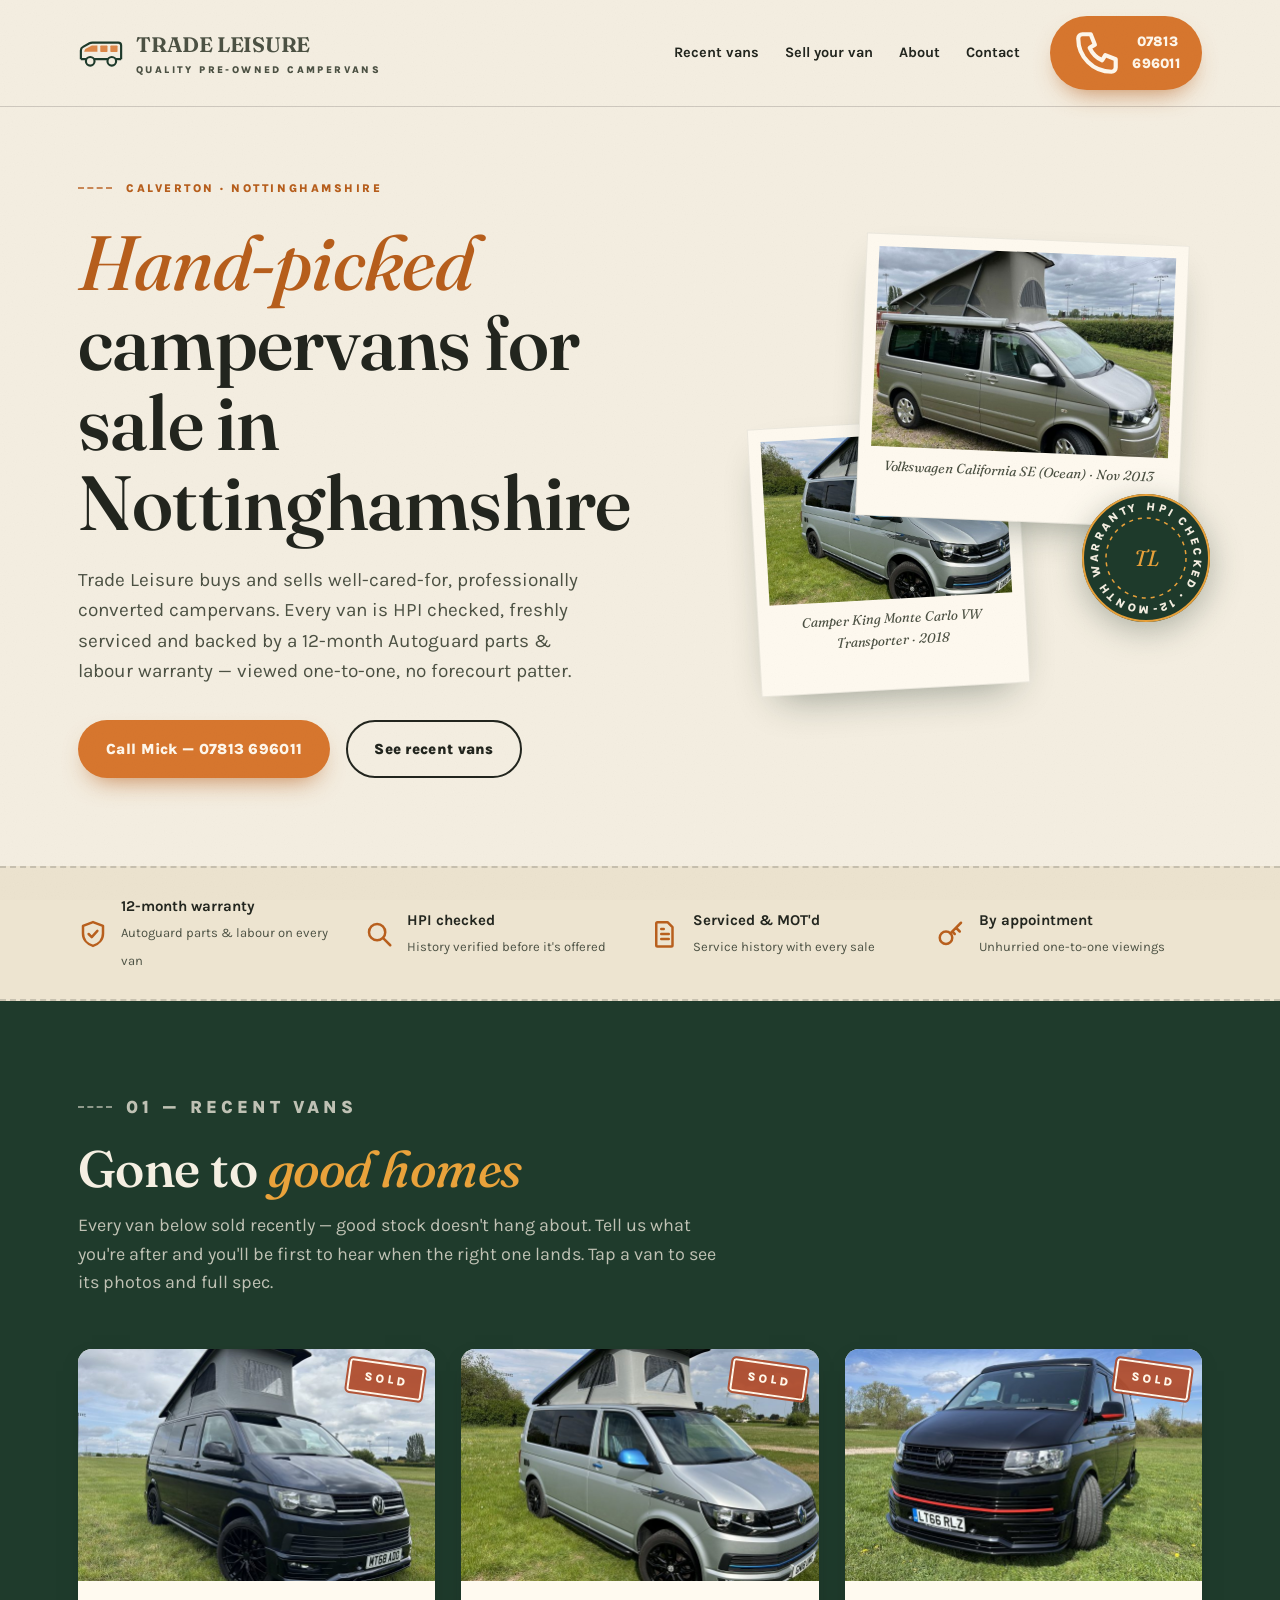
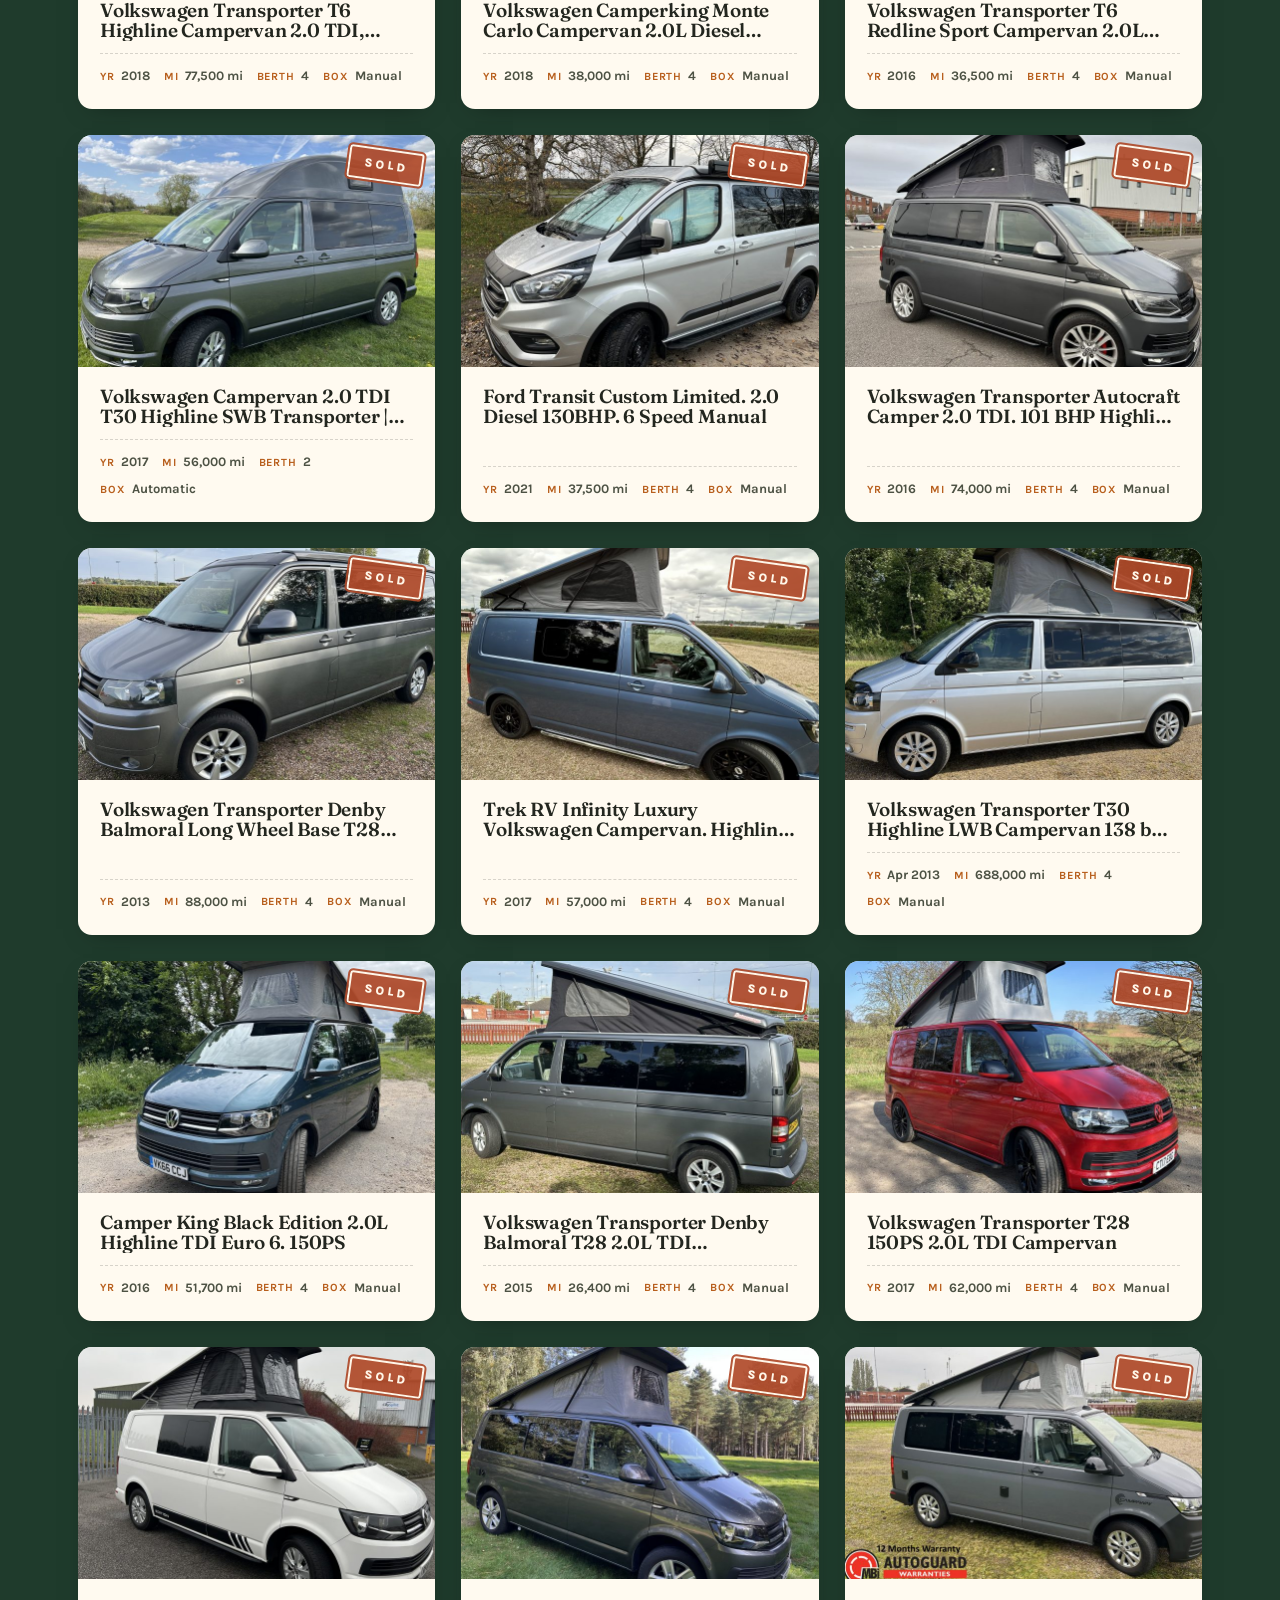
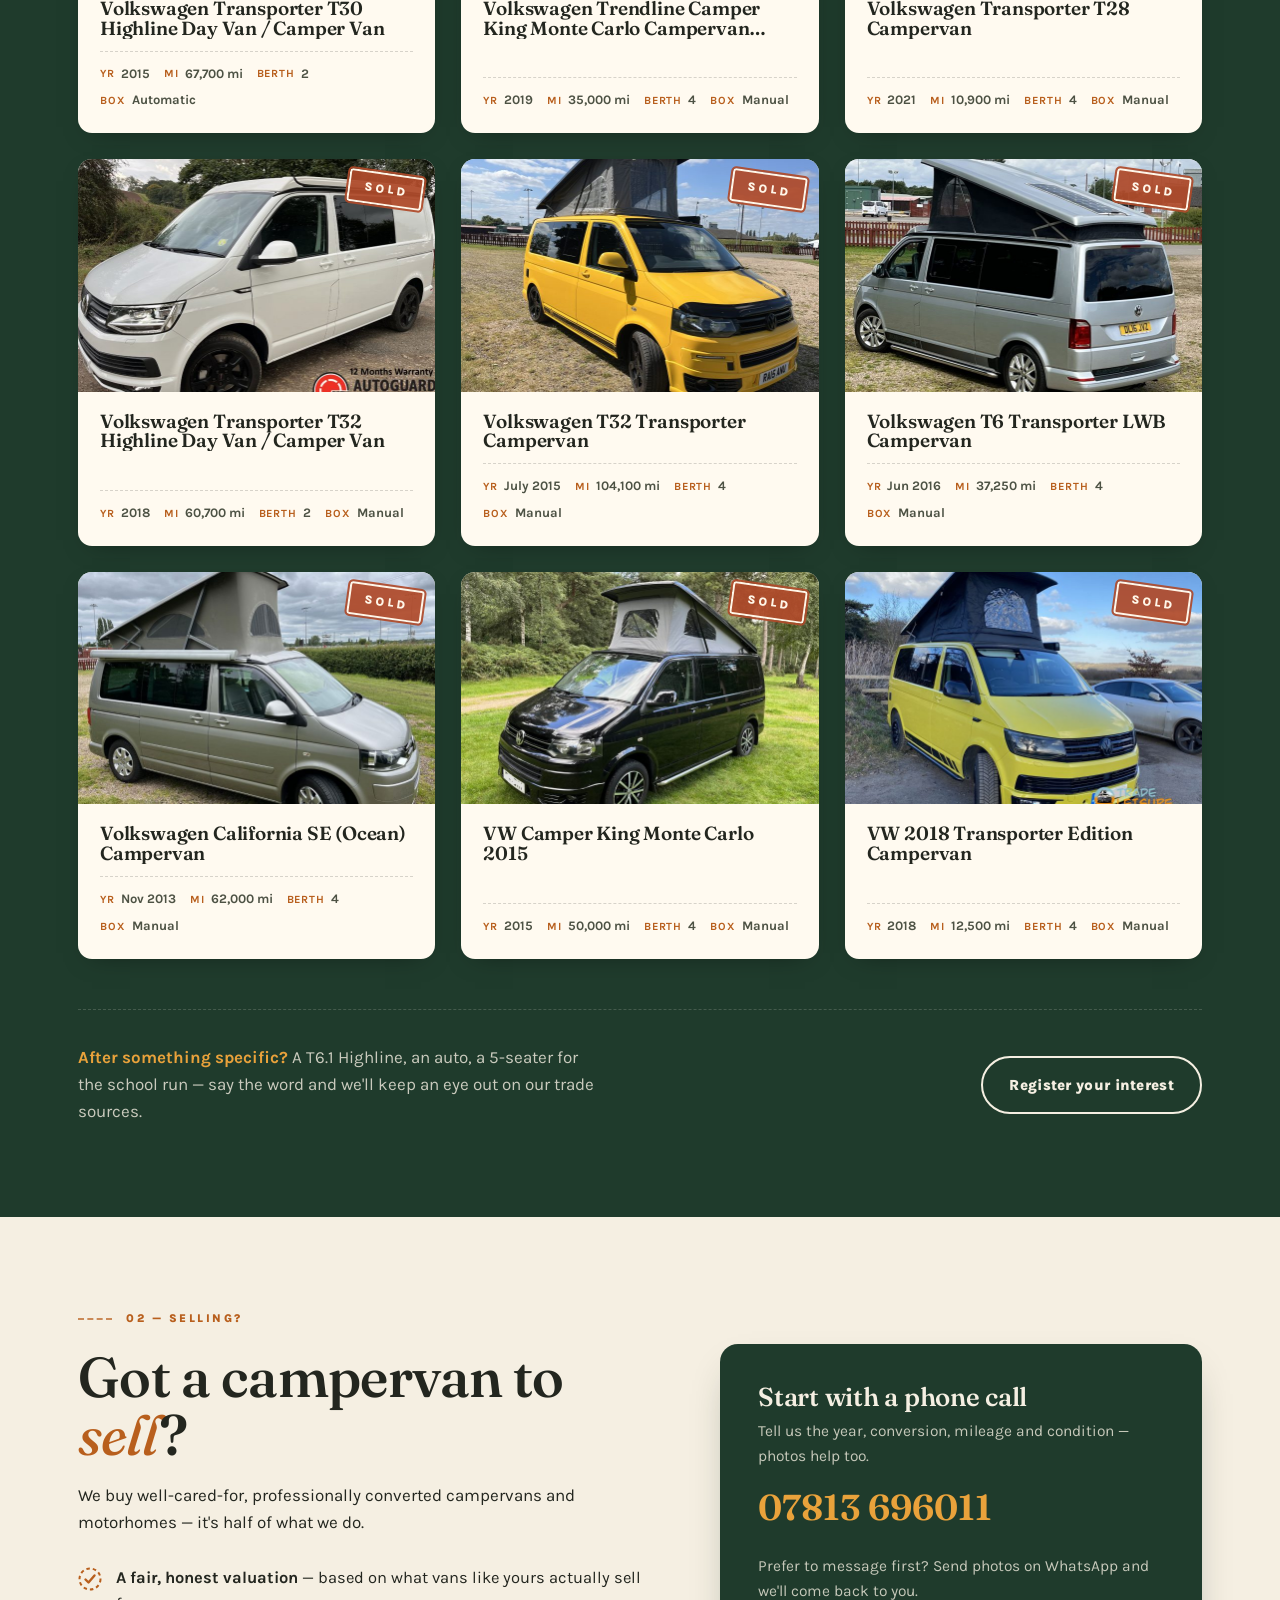
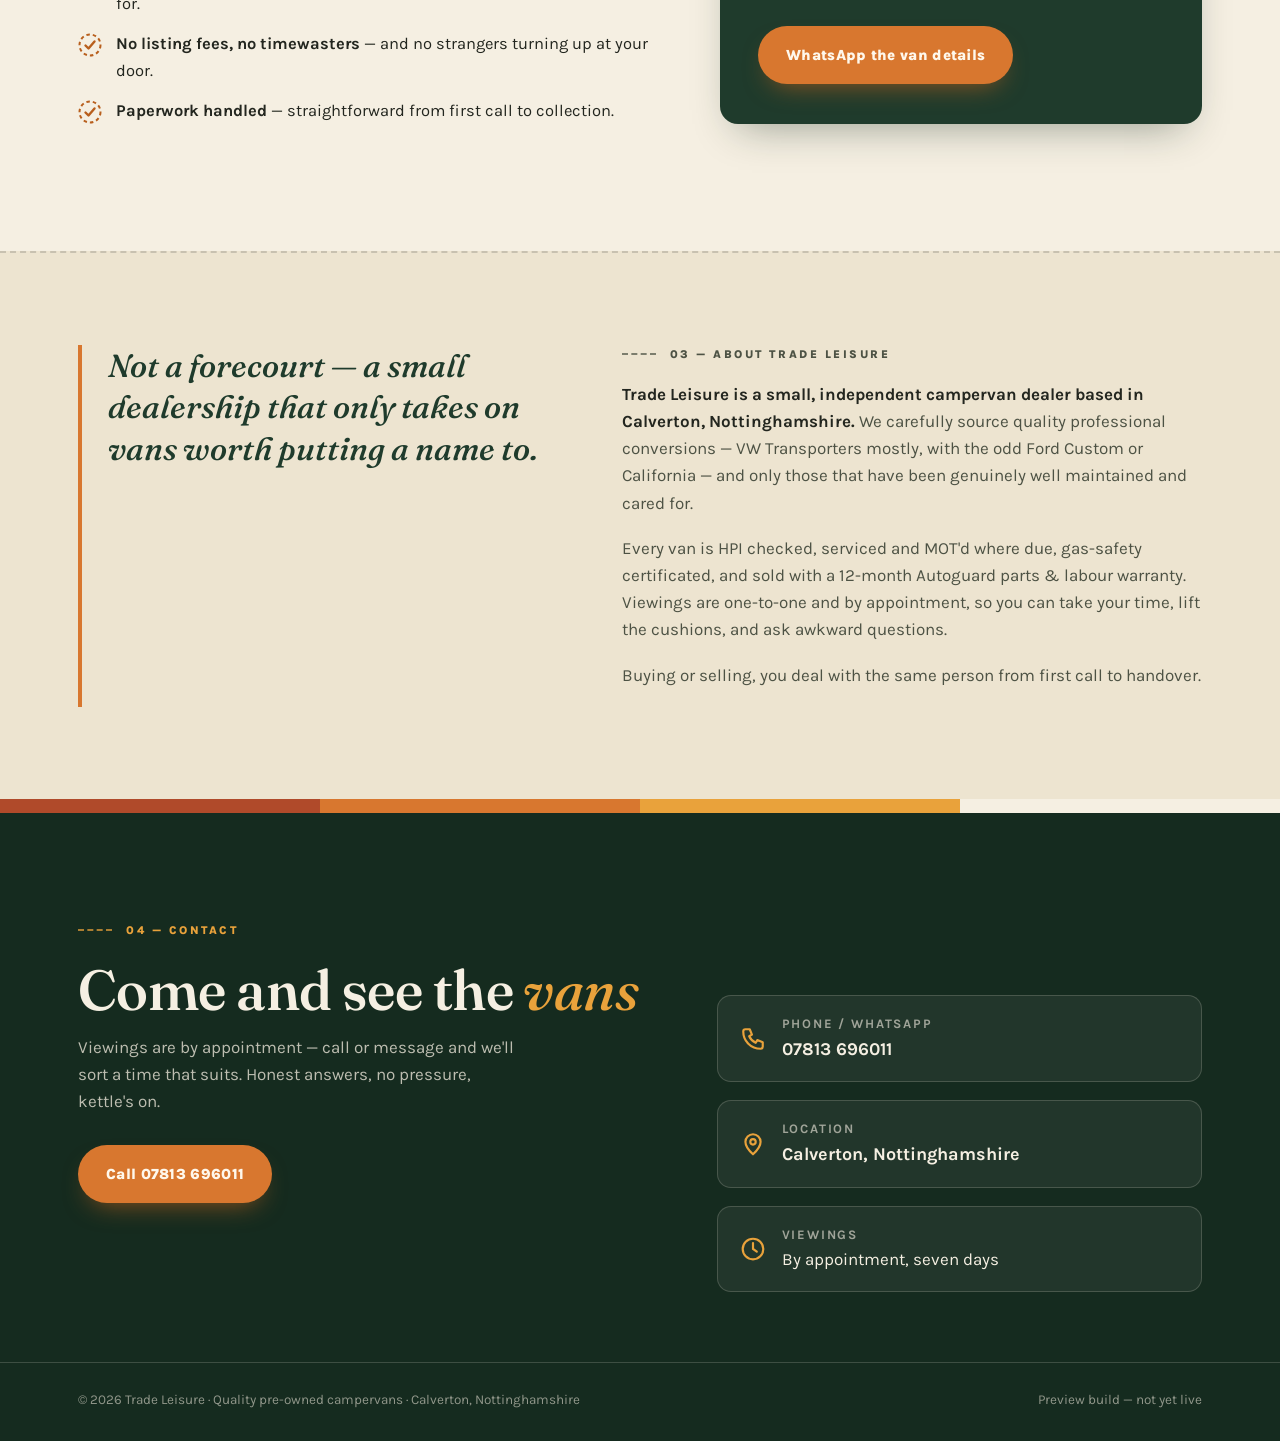
==== site/index.html @ 69221da6 "Trade Leisure site rebuild — preview build Co-Authored-By: Claude Fable 5 <noreply@anthropic.com>" ====
<!doctype html>
<html lang="en-GB">
<head>
  <meta charset="utf-8">
  <meta name="viewport" content="width=device-width, initial-scale=1">
  <title>Trade Leisure — Quality Used Campervans for Sale in Nottingham &amp; Calverton</title>
  <meta name="description" content="Hand-picked, professionally converted campervans for sale in Calverton, Nottinghamshire. Every van HPI checked, serviced and sold with a 12-month Autoguard warranty. We buy quality campervans too — call 07813 696011.">
  <!-- PREVIEW BUILD: remove the noindex line before going live -->
  <meta name="robots" content="noindex, nofollow">
  <meta property="og:title" content="Trade Leisure — Quality Used Campervans, Nottinghamshire">
  <meta property="og:description" content="Hand-picked, professionally converted campervans. HPI checked, serviced, 12-month warranty.">
  <meta property="og:locale" content="en_GB">
  <link rel="preconnect" href="https://fonts.googleapis.com">
  <link rel="preconnect" href="https://fonts.gstatic.com" crossorigin>
  <link href="https://fonts.googleapis.com/css2?family=Fraunces:ital,opsz,wght@0,9..144,400..700;1,9..144,400..700&family=Karla:ital,wght@0,400..800;1,400..800&display=swap" rel="stylesheet">
  <link rel="stylesheet" href="style.css">
  <script type="application/ld+json">{"@context": "https://schema.org", "@graph": [{"@type": "AutoDealer", "@id": "https://trade-leisure.co.uk/#dealer", "name": "Trade Leisure", "description": "Quality pre-owned, professionally converted campervans for sale in Nottinghamshire. Every van HPI checked, serviced and sold with a 12-month Autoguard warranty.", "telephone": "+447813696011", "url": "https://trade-leisure.co.uk", "address": {"@type": "PostalAddress", "addressLocality": "Calverton", "addressRegion": "Nottinghamshire", "addressCountry": "GB"}, "areaServed": ["Nottingham", "Nottinghamshire", "East Midlands", "United Kingdom"], "priceRange": "\u00a3\u00a3"}, {"@type": "ItemList", "name": "Recently sold campervans", "itemListElement": [{"@type": "ListItem", "position": 1, "item": {"@type": "Vehicle", "name": "Volkswagen Transporter T6 Highline Campervan 2.0 TDI, 102PS 5 Speed Manual, SWB, Euro 6", "description": "A stunning well-cared-for short wheelbase 4 berth campervan with 5 belted seats. Full camper spec\u2019 with a diesel night heater and solar panel. Serviced and ready to go! Professionally converted by Southcoast campers in 2022, low mileage having covered only 77,500 miles. Full service and MOT in December 2025. 12 months parts & labour warranty...", "vehicleTransmission": "Manual", "fuelType": "Diesel", "modelDate": "2018", "manufacturer": "Volkswagen", "model": "T28 Transporter", "color": "Starlight Blue Metallic", "mileageFromOdometer": {"@type": "QuantitativeValue", "value": 77500, "unitCode": "SMI"}}}, {"@type": "ListItem", "position": 2, "item": {"@type": "Vehicle", "name": "Volkswagen Camperking Monte Carlo Campervan 2.0L Diesel Highline Euro 6", "description": "A stunning Camper King Montecarlo, 4\u2011berth layout, 5 belted seats. Covered only 38,000 miles meticulously maintained, comes with full service history, habitation check and a 12\u2011month parts & labour warranty including breakdown cover. HPI checked and clear. Serviced and ready to go! VW Transporter Highline specification with 5 Speed Manual gearbox, aircon, cruise control, rear...", "vehicleTransmission": "Manual", "fuelType": "Diesel", "modelDate": "2018", "manufacturer": "Camper King Monte Carlo", "model": "VW Transporter", "color": "Reflex Silver", "mileageFromOdometer": {"@type": "QuantitativeValue", "value": 38000, "unitCode": "SMI"}}}, {"@type": "ListItem", "position": 3, "item": {"@type": "Vehicle", "name": "Volkswagen Transporter T6 Redline Sport Campervan 2.0L TDI SWB 5 Speed Manual Euro 6", "description": "A stunning professionally converted low mileage Redline Sport Campervan. Covered only 36,500 miles. Premium quality Rib bed, Isofix, Webasto diesel night heater, 4 Berth 5 belted seats. Full service history. Sold with a 12 Months parts and labour warranty and gas safety certificate. 5 Speed Manual gearbox, aircon, cruise control, rear parking sensors. Elevating roof...", "vehicleTransmission": "Manual", "fuelType": "Diesel", "modelDate": "2016", "manufacturer": "Volkswagen", "model": "T28 Transporter", "color": "Deep Black Pearl", "mileageFromOdometer": {"@type": "QuantitativeValue", "value": 36500, "unitCode": "SMI"}}}, {"@type": "ListItem", "position": 4, "item": {"@type": "Vehicle", "name": "Volkswagen Campervan 2.0 TDI T30 Highline SWB Transporter | 5dr Diesel | DSG Auto | Euro 6 (150 ps)", "description": "A rare automatic 2 owner high-roof camper conversion &#8211; 2 berth with 4 belted seats. DSG Automatic gearbox. Diesel Heater. Flush toilet. Full Service history. A self contained professional camper conversion serviced and ready to go! 2 comfortable Reimo folding single beds, Eberspacher diesel heater, Thetford cassette toilet, Gas hob and sink. Driver and passenger...", "vehicleTransmission": "Automatic", "fuelType": "Diesel", "modelDate": "2017", "manufacturer": "Volkswagen", "model": "T30 Transporter", "color": "Metallic Indium Grey", "mileageFromOdometer": {"@type": "QuantitativeValue", "value": 56000, "unitCode": "SMI"}}}, {"@type": "ListItem", "position": 5, "item": {"@type": "Vehicle", "name": "Ford Transit Custom Limited. 2.0 Diesel 130BHP. 6 Speed Manual", "description": "A lovely Anglia Camper Conversions campervan, great specification &#8211; conversion carried out in January 2025. Fitted with all the essentials for luxury camping plus plenty of extras! A perfect daily driver ready for those spur-of-the-moment weekend escapes or full camping trips. Dometic 2 burner gas hob, sink and tap. Fridge. Autoterm Diesel heater, Swivel passenger...", "vehicleTransmission": "Manual", "fuelType": "Diesel", "modelDate": "2021", "manufacturer": "Anglia Campers", "model": "Ford Transit Custom", "color": "Silver Metallic", "mileageFromOdometer": {"@type": "QuantitativeValue", "value": 37500, "unitCode": "SMI"}}}, {"@type": "ListItem", "position": 6, "item": {"@type": "Vehicle", "name": "Volkswagen Transporter Autocraft Camper 2.0 TDI. 101 BHP Highline 5 Speed Manual Euro 6", "description": "A stylish Autocraft camper conversion. Fitted with all the essentials for luxury camping plus a few extras! Fully serviced, MOT October 2026. Sold with a 12 Months Autoguard parts and labour warranty and gas safety certificate. Webasto diesel night heater, wind-out Fiamma awning. Towbar. 4 Berth 5 belted seats. 5 Speed Manual gearbox, aircon, cruise...", "vehicleTransmission": "Manual", "fuelType": "Diesel", "modelDate": "2016", "manufacturer": "Volkswagen", "model": "T28 Transporter", "color": "Metallic Indium Grey", "mileageFromOdometer": {"@type": "QuantitativeValue", "value": 74000, "unitCode": "SMI"}}}, {"@type": "ListItem", "position": 7, "item": {"@type": "Vehicle", "name": "Volkswagen Transporter Denby Balmoral Long Wheel Base T28 2.0L TDI Campervan", "description": "A fantastic first campervan offering great value for money. A rare long wheel base Denby Balmoral camper conversion. 2013 registered. Same owner for the last 10 Years, much loved and well cared for, in excellent condition. 4 Berth 5 belted seats. A perfect daily driver ready for those spur-of-the-moment weekend escapes or full camping trips....", "vehicleTransmission": "Manual", "fuelType": "Diesel", "modelDate": "2013", "manufacturer": "Denby Balmoral", "model": "T28 Transporter", "color": "Natural Grey Metallic", "mileageFromOdometer": {"@type": "QuantitativeValue", "value": 88000, "unitCode": "SMI"}}}, {"@type": "ListItem", "position": 8, "item": {"@type": "Vehicle", "name": "Trek RV Infinity Luxury Volkswagen Campervan. Highline 2.0 TDI Euro 6. 150PS", "description": "This is no ordinary camper conversion. The main features are listed below but viewing is recommended to fully appreciate this camper. A Luxury Trek RV infinity camper conversion, check out the &#8220;Trek RV&#8221; website. The build sheet can be viewed in the photos (there were a few option changes and upgrades). Fitted with all the...", "vehicleTransmission": "Manual", "fuelType": "Diesel", "modelDate": "2017", "manufacturer": "Volkswagen", "model": "T28 Transporter", "color": "Acapulco Metallic Blue", "mileageFromOdometer": {"@type": "QuantitativeValue", "value": 57000, "unitCode": "SMI"}}}, {"@type": "ListItem", "position": 9, "item": {"@type": "Vehicle", "name": "Volkswagen Transporter T30 Highline LWB Campervan 138 bhp 6 Speed Manual", "description": "This Camper is a bit special, well cared for and in fantastic condition inside and out. A powerful 138 BHP 2.0L diesel. 40+ miles per gallon. Long wheel base providing 40cm of extra living space and storage. Suspension upgrade &#8211; lowered on Bilstein Komfort coilovers, producing a smooth car like driving experience. Full length Austops...", "vehicleTransmission": "Manual", "fuelType": "Diesel", "modelDate": "Apr 2013", "manufacturer": "Volkswagen", "model": "Transporter", "color": "Reflex Silver", "mileageFromOdometer": {"@type": "QuantitativeValue", "value": 688000, "unitCode": "SMI"}}}, {"@type": "ListItem", "position": 10, "item": {"@type": "Vehicle", "name": "Camper King Black Edition 2.0L Highline TDI Euro 6. 150PS", "description": "Volkswagen Camper King T28 Euro 6 Highline &#8220;Black Edition&#8221;. A rare Camper King Black Edition conversion. Very well cared for. Pre-registered by the VW dealer, same owner since December 2016 (93 miles). Stunning Bamboo Garden Green. Only 51,700 miles. Comes with a Full Service history with receipts. Full service and MOT completed in May 2025....", "vehicleTransmission": "Manual", "fuelType": "Diesel", "modelDate": "2016", "manufacturer": "Volkswagen", "model": "T28 Transporter", "color": "Bamboo Garden Green", "mileageFromOdometer": {"@type": "QuantitativeValue", "value": 51700, "unitCode": "SMI"}}}, {"@type": "ListItem", "position": 11, "item": {"@type": "Vehicle", "name": "Volkswagen Transporter Denby Balmoral T28 2.0L TDI Campervan", "description": "A Denby Balmoral camper conversion in exceptional condition. Only 26,400 miles with a Full Service history. Same owner for the last 8 Years. Meticulously maintained. 8 Oil change services. Only occasionally used as a campervan and was garaged when not in use. New cambelt, water pump and MOT at point of sale. 12 Months Autoguard...", "vehicleTransmission": "Manual", "fuelType": "Diesel", "modelDate": "2015", "manufacturer": "Denby Balmoral", "model": "T28 Transporter", "color": "Reflex Silver", "mileageFromOdometer": {"@type": "QuantitativeValue", "value": 26400, "unitCode": "SMI"}}}, {"@type": "ListItem", "position": 12, "item": {"@type": "Vehicle", "name": "Volkswagen Transporter T28 150PS 2.0L TDI Campervan", "description": "A stunning professional camper conversion by West Coast Campers. Only 62,000 miles, Full VW Service history. A perfect daily driver ready for those spur-of-the-moment weekend escapes or full camping trips. Great camper specification with all the essentials and a few extras. Vango Driveaway awning included Professional Conversion, Ulez Euro 6, 6 Speed Manual gearbox Aircon,...", "vehicleTransmission": "Manual", "fuelType": "Diesel", "modelDate": "2017", "manufacturer": "Volkswagen", "model": "T28 Transporter", "color": "Cherry Red", "mileageFromOdometer": {"@type": "QuantitativeValue", "value": 62000, "unitCode": "SMI"}}}, {"@type": "ListItem", "position": 13, "item": {"@type": "Vehicle", "name": "Volkswagen Transporter T30 Highline Day Van / Camper Van", "description": "A Stunning versatile family vehicle / Day Van / 2 Berth Camper which could easily be converted into a full campervan. First registered November 2015. Powerful 2.0L Bi-Turbo 180 BHP, Euro 5. 5 seats Kombi / Day-Van. 7 Speed DSG Automatic gearbox. Premium Skyline pop-top roof with scenic canvas. Sleeps 2. Fully lined and fitted...", "vehicleTransmission": "Automatic", "fuelType": "Diesel", "modelDate": "2015", "manufacturer": "Volkswagen", "model": "T30 Transporter", "color": "Solid White", "mileageFromOdometer": {"@type": "QuantitativeValue", "value": 67700, "unitCode": "SMI"}}}, {"@type": "ListItem", "position": 14, "item": {"@type": "Vehicle", "name": "Volkswagen Trendline Camper King Monte Carlo Campervan Petrol", "description": "VW T28 Transporter Trendline Camper King Monte Carlo Conversion &#8211; 150PS TSI PETROL. ULEZ Euro 6. A rare 2.0L TSI Petrol Engine &#8211; 150PS. 6 Speed Manual. Aircon\u2019, cruise control, reversing sensors, electric folding mirrors. A Pristine lightly used Camper King Monte Carlo conversion. Sleeps 4. Recently fitted with a Thule wind-out awning rail. Inflatable...", "vehicleTransmission": "Manual", "fuelType": "Petrol", "modelDate": "2019", "manufacturer": "Camper King Monte Carlo", "model": "VW Transporter", "color": "Metallic Indium Grey", "mileageFromOdometer": {"@type": "QuantitativeValue", "value": 35000, "unitCode": "SMI"}}}, {"@type": "ListItem", "position": 15, "item": {"@type": "Vehicle", "name": "Volkswagen Transporter T28 Campervan", "description": "Don\u2019t miss out on this lovely low mileage Campaway campervan conversion. Only travelled 10,900 miles from new, still has that &#8220;brand new feel&#8221;. A quality Camper Conversion from Journey Conversions. Base Van: VW Transporter T28 T6.1 Startline 2.0 Diesel TDI, 108 bhp Ulez Euro 6. 5 Speed Manual gearbox, Aircon,\u00a0 Cruise control, Reversing camera and...", "vehicleTransmission": "Manual", "fuelType": "Diesel", "modelDate": "2021", "manufacturer": "Volkswagen", "model": "T28 Transporter", "color": "Pure Grey", "mileageFromOdometer": {"@type": "QuantitativeValue", "value": 10900, "unitCode": "SMI"}}}, {"@type": "ListItem", "position": 16, "item": {"@type": "Vehicle", "name": "Volkswagen Transporter T32 Highline Day Van / Camper Van", "description": "A Stunning versatile family vehicle / Day Van / 2 Berth Camper which could easily be converted into a full campervan. Powerful 2.0L Bi-Turbo 201 BHP, Euro 6 Ulez compliant. 5 seats Kombi / Day-Van. 6 Speed manual gearbox. Oryx White Pearl effect paint. Premium SCA 194 high-elevating roof in pristine condition, scenic canvas, double...", "vehicleTransmission": "Manual", "fuelType": "Diesel", "modelDate": "2018", "manufacturer": "Volkswagen", "model": "T32 Transporter", "color": "Oryx Pearl White", "mileageFromOdometer": {"@type": "QuantitativeValue", "value": 60700, "unitCode": "SMI"}}}, {"@type": "ListItem", "position": 17, "item": {"@type": "Vehicle", "name": "Volkswagen T32 Transporter Campervan", "description": "A well cared for and maintained Volkswagen Transporter T32 camper conversion. 138 bhp with 6 speed manual gearbox. Full service history, cambelt last changed at 89,000 miles. Last serviced at 102,510 miles. MOT until Jan 2025. Upgraded to leather S3 Captains seats. Aircon. CarPlay. Westfalia removable towbar. Drives perfectly. Lowered springs providing a smooth ride...", "vehicleTransmission": "Manual", "fuelType": "Diesel", "modelDate": "July 2015", "manufacturer": "Volkswagen", "model": "T32 Transporter", "color": "Yellow", "mileageFromOdometer": {"@type": "QuantitativeValue", "value": 104100, "unitCode": "SMI"}}}, {"@type": "ListItem", "position": 18, "item": {"@type": "Vehicle", "name": "Volkswagen T6 Transporter LWB Campervan", "description": "This Camper is a bit special &#8211; Extra Wide Rib Bed &#8211;\u00a0 6 Belted Seats\u2026 A Stunning Low Mileage High Specification VW T6 Highline Transporter Long Wheel Base Buspoke Campervan Conversion Registered As A Motorcaravan In 2017 2.0L TDI S/S BMT 6 Speed 138 BHP Manual Cruise Control\u2026 Parking Sensors\u2026 Auto Headlights\u2026 A/C\u2026 6 Belted...", "vehicleTransmission": "Manual", "fuelType": "Diesel", "modelDate": "Jun 2016", "manufacturer": "Volkswagen", "model": "Volkswagen Transporter", "color": "Reflex Silver", "mileageFromOdometer": {"@type": "QuantitativeValue", "value": 37250, "unitCode": "SMI"}}}, {"@type": "ListItem", "position": 19, "item": {"@type": "Vehicle", "name": "Volkswagen California SE (Ocean) Campervan", "description": "A Stunning low mileage VW T5.1 California SE factory campervan (Renamed Ocean in 2015). 138 BHP 2.0 TDI. 6 speed manual gearbox. First registered Nov 2013. On the road April 2014. 4 seat belts. Sleeps 4. Electric pop-top roof. Heated front seats. Parking sensors front and rear. Sat Nav. Cruise control. A/C. Night heater. Integral...", "vehicleTransmission": "Manual", "fuelType": "Diesel", "modelDate": "Nov 2013", "manufacturer": "Volkswagen", "model": "California SE (Ocean)", "color": "Sand Biege Metallic", "mileageFromOdometer": {"@type": "QuantitativeValue", "value": 62000, "unitCode": "SMI"}}}, {"@type": "ListItem", "position": 20, "item": {"@type": "Vehicle", "name": "VW Camper King Monte Carlo 2015", "description": "Volkswagen Transporter T30 Highline T5.1 &#8211; 2.0L TDI (102ps) Camper King Camper Van Conversion. A Pristine Camper King Monte Carlo conversion. Sleeps 4. Converted in November 2021. Covered only 3000 miles since conversion, 1000 of those by me last month! Full VW main dealer service history. Last major service 47,000 miles. Cambelt changed at 35,000K...", "vehicleTransmission": "Manual", "fuelType": "Diesel", "modelDate": "2015", "manufacturer": "Camper King Monte Carlo", "model": "VW Transporter", "color": "Deep Black Pearl", "mileageFromOdometer": {"@type": "QuantitativeValue", "value": 50000, "unitCode": "SMI"}}}, {"@type": "ListItem", "position": 21, "item": {"@type": "Vehicle", "name": "VW 2018 Transporter Edition Campervan", "description": "VW\u00a0 Transporter Highline Edition 2.0 TDI Campervan Conversion &nbsp;", "vehicleTransmission": "Manual", "fuelType": "Diesel", "modelDate": "2018", "manufacturer": "VW Transporter Edition", "model": "Highline", "color": "Yellow", "mileageFromOdometer": {"@type": "QuantitativeValue", "value": 12500, "unitCode": "SMI"}}}]}]}</script>
</head>
<body>

<header>
  <div class="nav">
    <a class="wordmark" href="#top">
      <svg viewBox="0 0 64 40" fill="none" aria-hidden="true"><path d="M4 28V16c0-2 1-4 3-5l9-5c1.2-.7 2.6-1 4-1h36a4 4 0 0 1 4 4v19" stroke="#1f3b2c" stroke-width="3" stroke-linejoin="round"/><path d="M4 28h56" stroke="#1f3b2c" stroke-width="3"/><circle cx="17" cy="31" r="6" fill="#f5efe2" stroke="#1f3b2c" stroke-width="3"/><circle cx="47" cy="31" r="6" fill="#f5efe2" stroke="#1f3b2c" stroke-width="3"/><path d="M10 14l8-4.4c.9-.5 1.9-.7 2.9-.7H27v9H8.5" fill="#d8772f" opacity=".85"/><rect x="31" y="9" width="10" height="9" rx="1" fill="#d8772f" opacity=".85"/><rect x="45" y="9" width="10" height="9" rx="1" fill="#d8772f" opacity=".85"/></svg>
      <span style="display:block"><b>Trade Leisure</b><span>Quality pre-owned campervans</span></span>
    </a>
    <nav aria-label="Main">
      <a href="#vans">Recent vans</a>
      <a href="#sell">Sell your van</a>
      <a href="#about">About</a>
      <a href="#contact">Contact</a>
    </nav>
    <a class="btn btn-solid" href="tel:+447813696011"><svg viewBox="0 0 24 24" fill="none" aria-hidden="true"><path d="M5 3h4l2 5-2.5 1.5a12 12 0 0 0 6 6L16 13l5 2v4a2 2 0 0 1-2 2A16 16 0 0 1 3 5a2 2 0 0 1 2-2z" stroke="currentColor" stroke-width="2" stroke-linejoin="round"/></svg>&nbsp;07813 696011</a>
  </div>
</header>

<main id="top">

  <div class="hero">
    <div class="wrap">
      <div class="reveal in">
        <p class="kicker">Calverton · Nottinghamshire</p>
        <h1><em>Hand-picked</em> campervans for sale in Nottinghamshire</h1>
        <p class="lede">Trade Leisure buys and sells well-cared-for, professionally converted campervans. Every van is HPI checked, freshly serviced and backed by a 12-month Autoguard parts &amp; labour warranty — viewed one-to-one, no forecourt patter.</p>
        <div class="cta-row">
          <a class="btn btn-solid" href="tel:+447813696011">Call Mick — 07813 696011</a>
          <a class="btn btn-ghost" href="#vans">See recent vans</a>
        </div>
      </div>
      <div class="stack reveal in">

        <figure class="ph-a">
          <img src="photos/volkswagen-california-se-ocean-campervan/00.jpg" alt="Volkswagen California SE (Ocean) Campervan" width="798" height="466">
          <figcaption>Volkswagen California SE (Ocean) · Nov 2013</figcaption>
        </figure>

        <figure class="ph-b">
          <img src="photos/volkswagen-camper-king-monte-carlo-campervan-2-0l-diesel-highline-euro-6/00.jpeg" alt="Volkswagen Camperking Monte Carlo Campervan 2.0L Diesel Highline Euro 6" width="798" height="466">
          <figcaption>Camper King Monte Carlo VW Transporter · 2018</figcaption>
        </figure>
        <span class="badge-roundel"><svg class="roundel" viewBox="0 0 132 132" aria-hidden="true">
  <circle cx="66" cy="66" r="64" fill="#1f3b2c"/>
  <circle cx="66" cy="66" r="63" fill="none" stroke="#e9a23b" stroke-width="2"/>
  <circle cx="66" cy="66" r="40" fill="none" stroke="#e9a23b" stroke-width="1.5" stroke-dasharray="4 5"/>
  <defs><path id="rim" d="M66 18a48 48 0 1 1 0 96 48 48 0 1 1 0-96"/></defs>
  <text font-family="Karla, sans-serif" font-size="11.5" font-weight="800" letter-spacing="2.6" fill="#f5efe2">
    <textPath href="#rim">HPI CHECKED · 12-MONTH WARRANTY · SERVICED ·</textPath>
  </text>
  <text x="66" y="74" text-anchor="middle" font-family="Fraunces, serif" font-style="italic" font-size="22" fill="#e9a23b">TL</text>
</svg></span>
      </div>
    </div>
  </div>

  <div class="trust">
    <div class="wrap">
      <div class="reveal"><svg viewBox="0 0 24 24" fill="none" aria-hidden="true"><path d="M12 2.5l8 3v6c0 5-3.4 8.6-8 10-4.6-1.4-8-5-8-10v-6l8-3z" stroke="currentColor" stroke-width="2" stroke-linejoin="round"/><path d="M8.5 12l2.5 2.5 4.5-5" stroke="currentColor" stroke-width="2" stroke-linecap="round" stroke-linejoin="round"/></svg><span><b>12-month warranty</b><small>Autoguard parts &amp; labour on every van</small></span></div>
      <div class="reveal"><svg viewBox="0 0 24 24" fill="none" aria-hidden="true"><circle cx="10.5" cy="10.5" r="6.5" stroke="currentColor" stroke-width="2"/><path d="M15.5 15.5L21 21" stroke="currentColor" stroke-width="2" stroke-linecap="round"/></svg><span><b>HPI checked</b><small>History verified before it's offered</small></span></div>
      <div class="reveal"><svg viewBox="0 0 24 24" fill="none" aria-hidden="true"><path d="M6 2.5h8l4 4V21a1 1 0 0 1-1 1H6a1 1 0 0 1-1-1V3.5a1 1 0 0 1 1-1z" stroke="currentColor" stroke-width="2" stroke-linejoin="round"/><path d="M9 12h6M9 16h6M9 8h2" stroke="currentColor" stroke-width="2" stroke-linecap="round"/></svg><span><b>Serviced &amp; MOT'd</b><small>Service history with every sale</small></span></div>
      <div class="reveal"><svg viewBox="0 0 24 24" fill="none" aria-hidden="true"><circle cx="8" cy="15" r="5" stroke="currentColor" stroke-width="2"/><path d="M11.5 11.5L20 3M16 7l3 3M13 10l2 2" stroke="currentColor" stroke-width="2" stroke-linecap="round"/></svg><span><b>By appointment</b><small>Unhurried one-to-one viewings</small></span></div>
    </div>
  </div>

  <section class="inventory on-green" id="vans">
    <div class="wrap">
      <div class="sec-head reveal">
        <p class="kicker">01 — Recent vans</p>
        <h2>Gone to <em>good homes</em></h2>
        <p>Every van below sold recently — good stock doesn't hang about. Tell us what you're after and you'll be first to hear when the right one lands. Tap a van to see its photos and full spec.</p>
      </div>
      <div class="van-grid">

      <button class="van-card reveal" data-van="{&quot;title&quot;: &quot;Volkswagen Transporter T6 Highline Campervan 2.0 TDI, 102PS 5 Speed Manual, SWB, Euro 6&quot;, &quot;summary&quot;: &quot;A stunning well-cared-for short wheelbase 4 berth campervan with 5 belted seats. Full camper spec\u2019 with a diesel night heater and solar panel. Serviced and ready to go! Professionally converted by Southcoast campers in 2022, low mileage having covered only 77,500 miles. Full service and MOT in December 2025. 12 months parts &amp; labour warranty...&quot;, &quot;photos&quot;: [&quot;photos/volkswagen-transporter-t6-south-coast-campervan-2-0l-tdi-swb-5-speed-manual-euro-6/00.jpeg&quot;, &quot;photos/volkswagen-transporter-t6-south-coast-campervan-2-0l-tdi-swb-5-speed-manual-euro-6/01.jpeg&quot;, &quot;photos/volkswagen-transporter-t6-south-coast-campervan-2-0l-tdi-swb-5-speed-manual-euro-6/02.jpeg&quot;, &quot;photos/volkswagen-transporter-t6-south-coast-campervan-2-0l-tdi-swb-5-speed-manual-euro-6/03.jpeg&quot;, &quot;photos/volkswagen-transporter-t6-south-coast-campervan-2-0l-tdi-swb-5-speed-manual-euro-6/04.jpeg&quot;, &quot;photos/volkswagen-transporter-t6-south-coast-campervan-2-0l-tdi-swb-5-speed-manual-euro-6/05.jpeg&quot;, &quot;photos/volkswagen-transporter-t6-south-coast-campervan-2-0l-tdi-swb-5-speed-manual-euro-6/06.jpeg&quot;, &quot;photos/volkswagen-transporter-t6-south-coast-campervan-2-0l-tdi-swb-5-speed-manual-euro-6/07.jpeg&quot;], &quot;specs&quot;: {&quot;Condition&quot;: &quot;Used&quot;, &quot;Berth&quot;: &quot;4 Berth&quot;, &quot;Make&quot;: &quot;Volkswagen&quot;, &quot;Model&quot;: &quot;T28 Transporter&quot;, &quot;Mileage&quot;: &quot;77500mi&quot;, &quot;Engine&quot;: &quot;2.0 TDI&quot;, &quot;Year&quot;: &quot;2018&quot;, &quot;Transmission&quot;: &quot;Manual&quot;, &quot;Fuel type&quot;: &quot;Diesel&quot;, &quot;Drive&quot;: &quot;FWD&quot;, &quot;Exterior Color&quot;: &quot;Starlight Blue Metallic&quot;}}" aria-haspopup="dialog">
        <div class="photo">
          <img src="photos/volkswagen-transporter-t6-south-coast-campervan-2-0l-tdi-swb-5-speed-manual-euro-6/00.jpeg" alt="Volkswagen Transporter T6 Highline Campervan 2.0 TDI, 102PS 5 Speed Manual, SWB, Euro 6" loading="lazy" width="798" height="466">
          <span class="stamp">Sold</span>
        </div>
        <div class="body">
          <h3>Volkswagen Transporter T6 Highline Campervan 2.0 TDI, 102PS 5 Speed Manual, SWB, Euro 6</h3>
          <div class="spec-row"><span><b>YR</b>2018</span><span><b>MI</b>77,500 mi</span><span><b>BERTH</b>4</span><span><b>BOX</b>Manual</span></div>
        </div>
      </button>

      <button class="van-card reveal" data-van="{&quot;title&quot;: &quot;Volkswagen Camperking Monte Carlo Campervan 2.0L Diesel Highline Euro 6&quot;, &quot;summary&quot;: &quot;A stunning Camper King Montecarlo, 4\u2011berth layout, 5 belted seats. Covered only 38,000 miles meticulously maintained, comes with full service history, habitation check and a 12\u2011month parts &amp; labour warranty including breakdown cover. HPI checked and clear. Serviced and ready to go! VW Transporter Highline specification with 5 Speed Manual gearbox, aircon, cruise control, rear...&quot;, &quot;photos&quot;: [&quot;photos/volkswagen-camper-king-monte-carlo-campervan-2-0l-diesel-highline-euro-6/00.jpeg&quot;, &quot;photos/volkswagen-camper-king-monte-carlo-campervan-2-0l-diesel-highline-euro-6/01.jpeg&quot;, &quot;photos/volkswagen-camper-king-monte-carlo-campervan-2-0l-diesel-highline-euro-6/02.jpeg&quot;, &quot;photos/volkswagen-camper-king-monte-carlo-campervan-2-0l-diesel-highline-euro-6/03.jpeg&quot;, &quot;photos/volkswagen-camper-king-monte-carlo-campervan-2-0l-diesel-highline-euro-6/04.jpeg&quot;, &quot;photos/volkswagen-camper-king-monte-carlo-campervan-2-0l-diesel-highline-euro-6/05.jpeg&quot;, &quot;photos/volkswagen-camper-king-monte-carlo-campervan-2-0l-diesel-highline-euro-6/06.jpeg&quot;, &quot;photos/volkswagen-camper-king-monte-carlo-campervan-2-0l-diesel-highline-euro-6/07.jpeg&quot;], &quot;specs&quot;: {&quot;Condition&quot;: &quot;Used&quot;, &quot;Berth&quot;: &quot;4 Berth&quot;, &quot;Make&quot;: &quot;Camper King Monte Carlo&quot;, &quot;Model&quot;: &quot;VW Transporter&quot;, &quot;Mileage&quot;: &quot;38,000mi&quot;, &quot;Engine&quot;: &quot;2.0 TDI&quot;, &quot;Year&quot;: &quot;2018&quot;, &quot;Transmission&quot;: &quot;Manual&quot;, &quot;Fuel type&quot;: &quot;Diesel&quot;, &quot;Drive&quot;: &quot;FWD&quot;, &quot;Exterior Color&quot;: &quot;Reflex Silver&quot;}}" aria-haspopup="dialog">
        <div class="photo">
          <img src="photos/volkswagen-camper-king-monte-carlo-campervan-2-0l-diesel-highline-euro-6/00.jpeg" alt="Volkswagen Camperking Monte Carlo Campervan 2.0L Diesel Highline Euro 6" loading="lazy" width="798" height="466">
          <span class="stamp">Sold</span>
        </div>
        <div class="body">
          <h3>Volkswagen Camperking Monte Carlo Campervan 2.0L Diesel Highline Euro 6</h3>
          <div class="spec-row"><span><b>YR</b>2018</span><span><b>MI</b>38,000 mi</span><span><b>BERTH</b>4</span><span><b>BOX</b>Manual</span></div>
        </div>
      </button>

      <button class="van-card reveal" data-van="{&quot;title&quot;: &quot;Volkswagen Transporter T6 Redline Sport Campervan 2.0L TDI SWB 5 Speed Manual Euro 6&quot;, &quot;summary&quot;: &quot;A stunning professionally converted low mileage Redline Sport Campervan. Covered only 36,500 miles. Premium quality Rib bed, Isofix, Webasto diesel night heater, 4 Berth 5 belted seats. Full service history. Sold with a 12 Months parts and labour warranty and gas safety certificate. 5 Speed Manual gearbox, aircon, cruise control, rear parking sensors. Elevating roof...&quot;, &quot;photos&quot;: [&quot;photos/volkswagen-transporter-redline_sport/00.jpeg&quot;, &quot;photos/volkswagen-transporter-redline_sport/01.jpeg&quot;, &quot;photos/volkswagen-transporter-redline_sport/02.jpeg&quot;, &quot;photos/volkswagen-transporter-redline_sport/03.jpeg&quot;, &quot;photos/volkswagen-transporter-redline_sport/04.jpeg&quot;, &quot;photos/volkswagen-transporter-redline_sport/05.jpeg&quot;, &quot;photos/volkswagen-transporter-redline_sport/06.jpeg&quot;], &quot;specs&quot;: {&quot;Condition&quot;: &quot;Used&quot;, &quot;Berth&quot;: &quot;4 Berth&quot;, &quot;Make&quot;: &quot;Volkswagen&quot;, &quot;Model&quot;: &quot;T28 Transporter&quot;, &quot;Mileage&quot;: &quot;36500mi&quot;, &quot;Engine&quot;: &quot;2.0 TDI&quot;, &quot;Year&quot;: &quot;2016&quot;, &quot;Transmission&quot;: &quot;Manual&quot;, &quot;Fuel type&quot;: &quot;Diesel&quot;, &quot;Drive&quot;: &quot;FWD&quot;, &quot;Exterior Color&quot;: &quot;Deep Black Pearl&quot;}}" aria-haspopup="dialog">
        <div class="photo">
          <img src="photos/volkswagen-transporter-redline_sport/00.jpeg" alt="Volkswagen Transporter T6 Redline Sport Campervan 2.0L TDI SWB 5 Speed Manual Euro 6" loading="lazy" width="798" height="466">
          <span class="stamp">Sold</span>
        </div>
        <div class="body">
          <h3>Volkswagen Transporter T6 Redline Sport Campervan 2.0L TDI SWB 5 Speed Manual Euro 6</h3>
          <div class="spec-row"><span><b>YR</b>2016</span><span><b>MI</b>36,500 mi</span><span><b>BERTH</b>4</span><span><b>BOX</b>Manual</span></div>
        </div>
      </button>

      <button class="van-card reveal" data-van="{&quot;title&quot;: &quot;Volkswagen Campervan 2.0 TDI T30 Highline SWB Transporter | 5dr Diesel | DSG Auto | Euro 6 (150 ps)&quot;, &quot;summary&quot;: &quot;A rare automatic 2 owner high-roof camper conversion &amp;#8211; 2 berth with 4 belted seats. DSG Automatic gearbox. Diesel Heater. Flush toilet. Full Service history. A self contained professional camper conversion serviced and ready to go! 2 comfortable Reimo folding single beds, Eberspacher diesel heater, Thetford cassette toilet, Gas hob and sink. Driver and passenger...&quot;, &quot;photos&quot;: [&quot;photos/2_berth_t30-highline_swb_transporter_5dr-diesel_dsg_auto/00.jpeg&quot;, &quot;photos/2_berth_t30-highline_swb_transporter_5dr-diesel_dsg_auto/01.jpeg&quot;, &quot;photos/2_berth_t30-highline_swb_transporter_5dr-diesel_dsg_auto/02.jpeg&quot;, &quot;photos/2_berth_t30-highline_swb_transporter_5dr-diesel_dsg_auto/03.jpeg&quot;, &quot;photos/2_berth_t30-highline_swb_transporter_5dr-diesel_dsg_auto/04.jpeg&quot;, &quot;photos/2_berth_t30-highline_swb_transporter_5dr-diesel_dsg_auto/05.jpeg&quot;, &quot;photos/2_berth_t30-highline_swb_transporter_5dr-diesel_dsg_auto/06.jpeg&quot;], &quot;specs&quot;: {&quot;Condition&quot;: &quot;Used&quot;, &quot;Berth&quot;: &quot;2 Berth&quot;, &quot;Make&quot;: &quot;Volkswagen&quot;, &quot;Model&quot;: &quot;T30 Transporter&quot;, &quot;Mileage&quot;: &quot;56000mi&quot;, &quot;Engine&quot;: &quot;2.0 TDI&quot;, &quot;Year&quot;: &quot;2017&quot;, &quot;Transmission&quot;: &quot;Automatic&quot;, &quot;Fuel type&quot;: &quot;Diesel&quot;, &quot;Drive&quot;: &quot;FWD&quot;, &quot;Exterior Color&quot;: &quot;Metallic Indium Grey&quot;}}" aria-haspopup="dialog">
        <div class="photo">
          <img src="photos/2_berth_t30-highline_swb_transporter_5dr-diesel_dsg_auto/00.jpeg" alt="Volkswagen Campervan 2.0 TDI T30 Highline SWB Transporter | 5dr Diesel | DSG Auto | Euro 6 (150 ps)" loading="lazy" width="798" height="466">
          <span class="stamp">Sold</span>
        </div>
        <div class="body">
          <h3>Volkswagen Campervan 2.0 TDI T30 Highline SWB Transporter | 5dr Diesel | DSG Auto | Euro 6 (150 ps)</h3>
          <div class="spec-row"><span><b>YR</b>2017</span><span><b>MI</b>56,000 mi</span><span><b>BERTH</b>2</span><span><b>BOX</b>Automatic</span></div>
        </div>
      </button>

      <button class="van-card reveal" data-van="{&quot;title&quot;: &quot;Ford Transit Custom Limited. 2.0 Diesel 130BHP. 6 Speed Manual&quot;, &quot;summary&quot;: &quot;A lovely Anglia Camper Conversions campervan, great specification &amp;#8211; conversion carried out in January 2025. Fitted with all the essentials for luxury camping plus plenty of extras! A perfect daily driver ready for those spur-of-the-moment weekend escapes or full camping trips. Dometic 2 burner gas hob, sink and tap. Fridge. Autoterm Diesel heater, Swivel passenger...&quot;, &quot;photos&quot;: [&quot;photos/ford-transit-custom-anglia-campers-conversion-2-0-diesel-130bhp-6-speed-manual/00.jpeg&quot;, &quot;photos/ford-transit-custom-anglia-campers-conversion-2-0-diesel-130bhp-6-speed-manual/01.jpeg&quot;, &quot;photos/ford-transit-custom-anglia-campers-conversion-2-0-diesel-130bhp-6-speed-manual/02.jpeg&quot;, &quot;photos/ford-transit-custom-anglia-campers-conversion-2-0-diesel-130bhp-6-speed-manual/03.jpeg&quot;], &quot;specs&quot;: {&quot;Condition&quot;: &quot;Used&quot;, &quot;Berth&quot;: &quot;4 Berth&quot;, &quot;Make&quot;: &quot;Anglia Campers&quot;, &quot;Model&quot;: &quot;Ford Transit Custom&quot;, &quot;Mileage&quot;: &quot;37500mi&quot;, &quot;Engine&quot;: &quot;2.0L Diesel&quot;, &quot;Year&quot;: &quot;2021&quot;, &quot;Transmission&quot;: &quot;Manual&quot;, &quot;Fuel type&quot;: &quot;Diesel&quot;, &quot;Drive&quot;: &quot;FWD&quot;, &quot;Exterior Color&quot;: &quot;Silver Metallic&quot;}}" aria-haspopup="dialog">
        <div class="photo">
          <img src="photos/ford-transit-custom-anglia-campers-conversion-2-0-diesel-130bhp-6-speed-manual/00.jpeg" alt="Ford Transit Custom Limited. 2.0 Diesel 130BHP. 6 Speed Manual" loading="lazy" width="798" height="466">
          <span class="stamp">Sold</span>
        </div>
        <div class="body">
          <h3>Ford Transit Custom Limited. 2.0 Diesel 130BHP. 6 Speed Manual</h3>
          <div class="spec-row"><span><b>YR</b>2021</span><span><b>MI</b>37,500 mi</span><span><b>BERTH</b>4</span><span><b>BOX</b>Manual</span></div>
        </div>
      </button>

      <button class="van-card reveal" data-van="{&quot;title&quot;: &quot;Volkswagen Transporter Autocraft Camper 2.0 TDI. 101 BHP Highline 5 Speed Manual Euro 6&quot;, &quot;summary&quot;: &quot;A stylish Autocraft camper conversion. Fitted with all the essentials for luxury camping plus a few extras! Fully serviced, MOT October 2026. Sold with a 12 Months Autoguard parts and labour warranty and gas safety certificate. Webasto diesel night heater, wind-out Fiamma awning. Towbar. 4 Berth 5 belted seats. 5 Speed Manual gearbox, aircon, cruise...&quot;, &quot;photos&quot;: [&quot;photos/volkswagen-transporter-t28-105ps-2-0l-tdi-campervan/00.jpeg&quot;, &quot;photos/volkswagen-transporter-t28-105ps-2-0l-tdi-campervan/01.jpeg&quot;, &quot;photos/volkswagen-transporter-t28-105ps-2-0l-tdi-campervan/02.jpeg&quot;], &quot;specs&quot;: {&quot;Condition&quot;: &quot;Used&quot;, &quot;Berth&quot;: &quot;4 Berth&quot;, &quot;Make&quot;: &quot;Volkswagen&quot;, &quot;Model&quot;: &quot;T28 Transporter&quot;, &quot;Mileage&quot;: &quot;74000mi&quot;, &quot;Engine&quot;: &quot;2.0 TDI&quot;, &quot;Year&quot;: &quot;2016&quot;, &quot;Transmission&quot;: &quot;Manual&quot;, &quot;Fuel type&quot;: &quot;Diesel&quot;, &quot;Drive&quot;: &quot;FWD&quot;, &quot;Exterior Color&quot;: &quot;Metallic Indium Grey&quot;}}" aria-haspopup="dialog">
        <div class="photo">
          <img src="photos/volkswagen-transporter-t28-105ps-2-0l-tdi-campervan/00.jpeg" alt="Volkswagen Transporter Autocraft Camper 2.0 TDI. 101 BHP Highline 5 Speed Manual Euro 6" loading="lazy" width="798" height="466">
          <span class="stamp">Sold</span>
        </div>
        <div class="body">
          <h3>Volkswagen Transporter Autocraft Camper 2.0 TDI. 101 BHP Highline 5 Speed Manual Euro 6</h3>
          <div class="spec-row"><span><b>YR</b>2016</span><span><b>MI</b>74,000 mi</span><span><b>BERTH</b>4</span><span><b>BOX</b>Manual</span></div>
        </div>
      </button>

      <button class="van-card reveal" data-van="{&quot;title&quot;: &quot;Volkswagen Transporter Denby Balmoral Long Wheel Base T28 2.0L TDI Campervan&quot;, &quot;summary&quot;: &quot;A fantastic first campervan offering great value for money. A rare long wheel base Denby Balmoral camper conversion. 2013 registered. Same owner for the last 10 Years, much loved and well cared for, in excellent condition. 4 Berth 5 belted seats. A perfect daily driver ready for those spur-of-the-moment weekend escapes or full camping trips....&quot;, &quot;photos&quot;: [&quot;photos/volkswagen-transporter-denby-balmoral-long-wheel-base-t28-2-0l-tdi-campervan/00.jpeg&quot;, &quot;photos/volkswagen-transporter-denby-balmoral-long-wheel-base-t28-2-0l-tdi-campervan/01.jpg&quot;, &quot;photos/volkswagen-transporter-denby-balmoral-long-wheel-base-t28-2-0l-tdi-campervan/02.jpeg&quot;], &quot;specs&quot;: {&quot;Condition&quot;: &quot;Used&quot;, &quot;Berth&quot;: &quot;4 Berth&quot;, &quot;Make&quot;: &quot;Denby Balmoral&quot;, &quot;Model&quot;: &quot;T28 Transporter&quot;, &quot;Mileage&quot;: &quot;88000mi&quot;, &quot;Engine&quot;: &quot;2.0 TDI&quot;, &quot;Year&quot;: &quot;2013&quot;, &quot;Transmission&quot;: &quot;Manual&quot;, &quot;Fuel type&quot;: &quot;Diesel&quot;, &quot;Drive&quot;: &quot;FWD&quot;, &quot;Exterior Color&quot;: &quot;Natural Grey Metallic&quot;}}" aria-haspopup="dialog">
        <div class="photo">
          <img src="photos/volkswagen-transporter-denby-balmoral-long-wheel-base-t28-2-0l-tdi-campervan/00.jpeg" alt="Volkswagen Transporter Denby Balmoral Long Wheel Base T28 2.0L TDI Campervan" loading="lazy" width="798" height="466">
          <span class="stamp">Sold</span>
        </div>
        <div class="body">
          <h3>Volkswagen Transporter Denby Balmoral Long Wheel Base T28 2.0L TDI Campervan</h3>
          <div class="spec-row"><span><b>YR</b>2013</span><span><b>MI</b>88,000 mi</span><span><b>BERTH</b>4</span><span><b>BOX</b>Manual</span></div>
        </div>
      </button>

      <button class="van-card reveal" data-van="{&quot;title&quot;: &quot;Trek RV Infinity Luxury Volkswagen Campervan. Highline 2.0 TDI Euro 6. 150PS&quot;, &quot;summary&quot;: &quot;This is no ordinary camper conversion. The main features are listed below but viewing is recommended to fully appreciate this camper. A Luxury Trek RV infinity camper conversion, check out the &amp;#8220;Trek RV&amp;#8221; website. The build sheet can be viewed in the photos (there were a few option changes and upgrades). Fitted with all the...&quot;, &quot;photos&quot;: [&quot;photos/trek-rv-infinity-luxury-volkswagen-campervan-highline-tdi-euro-6-150ps/00.jpeg&quot;, &quot;photos/trek-rv-infinity-luxury-volkswagen-campervan-highline-tdi-euro-6-150ps/01.jpeg&quot;, &quot;photos/trek-rv-infinity-luxury-volkswagen-campervan-highline-tdi-euro-6-150ps/02.jpeg&quot;, &quot;photos/trek-rv-infinity-luxury-volkswagen-campervan-highline-tdi-euro-6-150ps/03.jpeg&quot;, &quot;photos/trek-rv-infinity-luxury-volkswagen-campervan-highline-tdi-euro-6-150ps/04.jpeg&quot;], &quot;specs&quot;: {&quot;Condition&quot;: &quot;Used&quot;, &quot;Berth&quot;: &quot;4 Berth&quot;, &quot;Make&quot;: &quot;Volkswagen&quot;, &quot;Model&quot;: &quot;T28 Transporter&quot;, &quot;Mileage&quot;: &quot;57000mi&quot;, &quot;Engine&quot;: &quot;2.0 TDI&quot;, &quot;Year&quot;: &quot;2017&quot;, &quot;Transmission&quot;: &quot;Manual&quot;, &quot;Fuel type&quot;: &quot;Diesel&quot;, &quot;Drive&quot;: &quot;FWD&quot;, &quot;Exterior Color&quot;: &quot;Acapulco Metallic Blue&quot;}}" aria-haspopup="dialog">
        <div class="photo">
          <img src="photos/trek-rv-infinity-luxury-volkswagen-campervan-highline-tdi-euro-6-150ps/00.jpeg" alt="Trek RV Infinity Luxury Volkswagen Campervan. Highline 2.0 TDI Euro 6. 150PS" loading="lazy" width="798" height="466">
          <span class="stamp">Sold</span>
        </div>
        <div class="body">
          <h3>Trek RV Infinity Luxury Volkswagen Campervan. Highline 2.0 TDI Euro 6. 150PS</h3>
          <div class="spec-row"><span><b>YR</b>2017</span><span><b>MI</b>57,000 mi</span><span><b>BERTH</b>4</span><span><b>BOX</b>Manual</span></div>
        </div>
      </button>

      <button class="van-card reveal" data-van="{&quot;title&quot;: &quot;Volkswagen Transporter T30 Highline LWB Campervan 138 bhp 6 Speed Manual&quot;, &quot;summary&quot;: &quot;This Camper is a bit special, well cared for and in fantastic condition inside and out. A powerful 138 BHP 2.0L diesel. 40+ miles per gallon. Long wheel base providing 40cm of extra living space and storage. Suspension upgrade &amp;#8211; lowered on Bilstein Komfort coilovers, producing a smooth car like driving experience. Full length Austops...&quot;, &quot;photos&quot;: [&quot;photos/volkswagen-t30-transporter-highline-lwb-campervan-138-bhp-6-speed-manual/00.jpeg&quot;, &quot;photos/volkswagen-t30-transporter-highline-lwb-campervan-138-bhp-6-speed-manual/01.jpeg&quot;, &quot;photos/volkswagen-t30-transporter-highline-lwb-campervan-138-bhp-6-speed-manual/02.jpeg&quot;, &quot;photos/volkswagen-t30-transporter-highline-lwb-campervan-138-bhp-6-speed-manual/03.jpeg&quot;], &quot;specs&quot;: {&quot;Condition&quot;: &quot;Used&quot;, &quot;Berth&quot;: &quot;4 Berth&quot;, &quot;Make&quot;: &quot;Volkswagen&quot;, &quot;Model&quot;: &quot;Transporter&quot;, &quot;Mileage&quot;: &quot;68,8000mi&quot;, &quot;Engine&quot;: &quot;2.0 TDI&quot;, &quot;Year&quot;: &quot;Apr 2013&quot;, &quot;Transmission&quot;: &quot;Manual&quot;, &quot;Fuel type&quot;: &quot;Diesel&quot;, &quot;Drive&quot;: &quot;FWD&quot;, &quot;Exterior Color&quot;: &quot;Reflex Silver&quot;}}" aria-haspopup="dialog">
        <div class="photo">
          <img src="photos/volkswagen-t30-transporter-highline-lwb-campervan-138-bhp-6-speed-manual/00.jpeg" alt="Volkswagen Transporter T30 Highline LWB Campervan 138 bhp 6 Speed Manual" loading="lazy" width="798" height="466">
          <span class="stamp">Sold</span>
        </div>
        <div class="body">
          <h3>Volkswagen Transporter T30 Highline LWB Campervan 138 bhp 6 Speed Manual</h3>
          <div class="spec-row"><span><b>YR</b>Apr 2013</span><span><b>MI</b>688,000 mi</span><span><b>BERTH</b>4</span><span><b>BOX</b>Manual</span></div>
        </div>
      </button>

      <button class="van-card reveal" data-van="{&quot;title&quot;: &quot;Camper King Black Edition 2.0L Highline TDI Euro 6. 150PS&quot;, &quot;summary&quot;: &quot;Volkswagen Camper King T28 Euro 6 Highline &amp;#8220;Black Edition&amp;#8221;. A rare Camper King Black Edition conversion. Very well cared for. Pre-registered by the VW dealer, same owner since December 2016 (93 miles). Stunning Bamboo Garden Green. Only 51,700 miles. Comes with a Full Service history with receipts. Full service and MOT completed in May 2025....&quot;, &quot;photos&quot;: [&quot;photos/camperking-black-edition/00.jpeg&quot;, &quot;photos/camperking-black-edition/01.jpeg&quot;, &quot;photos/camperking-black-edition/02.jpeg&quot;, &quot;photos/camperking-black-edition/03.jpeg&quot;], &quot;specs&quot;: {&quot;Condition&quot;: &quot;Used&quot;, &quot;Berth&quot;: &quot;4 Berth&quot;, &quot;Make&quot;: &quot;Volkswagen&quot;, &quot;Model&quot;: &quot;T28 Transporter&quot;, &quot;Mileage&quot;: &quot;51700mi&quot;, &quot;Engine&quot;: &quot;2.0 TDI&quot;, &quot;Year&quot;: &quot;2016&quot;, &quot;Transmission&quot;: &quot;Manual&quot;, &quot;Fuel type&quot;: &quot;Diesel&quot;, &quot;Drive&quot;: &quot;FWD&quot;, &quot;Exterior Color&quot;: &quot;Bamboo Garden Green&quot;}}" aria-haspopup="dialog">
        <div class="photo">
          <img src="photos/camperking-black-edition/00.jpeg" alt="Camper King Black Edition 2.0L Highline TDI Euro 6. 150PS" loading="lazy" width="798" height="466">
          <span class="stamp">Sold</span>
        </div>
        <div class="body">
          <h3>Camper King Black Edition 2.0L Highline TDI Euro 6. 150PS</h3>
          <div class="spec-row"><span><b>YR</b>2016</span><span><b>MI</b>51,700 mi</span><span><b>BERTH</b>4</span><span><b>BOX</b>Manual</span></div>
        </div>
      </button>

      <button class="van-card reveal" data-van="{&quot;title&quot;: &quot;Volkswagen Transporter Denby Balmoral T28 2.0L TDI Campervan&quot;, &quot;summary&quot;: &quot;A Denby Balmoral camper conversion in exceptional condition. Only 26,400 miles with a Full Service history. Same owner for the last 8 Years. Meticulously maintained. 8 Oil change services. Only occasionally used as a campervan and was garaged when not in use. New cambelt, water pump and MOT at point of sale. 12 Months Autoguard...&quot;, &quot;photos&quot;: [&quot;photos/volkswagen-transporter-denby-balmoral-t28-2-0l-tdi-campervan/00.jpeg&quot;, &quot;photos/volkswagen-transporter-denby-balmoral-t28-2-0l-tdi-campervan/01.jpeg&quot;, &quot;photos/volkswagen-transporter-denby-balmoral-t28-2-0l-tdi-campervan/02.jpeg&quot;], &quot;specs&quot;: {&quot;Condition&quot;: &quot;Used&quot;, &quot;Berth&quot;: &quot;4 Berth&quot;, &quot;Make&quot;: &quot;Denby Balmoral&quot;, &quot;Model&quot;: &quot;T28 Transporter&quot;, &quot;Mileage&quot;: &quot;26400mi&quot;, &quot;Engine&quot;: &quot;2.0 TDI&quot;, &quot;Year&quot;: &quot;2015&quot;, &quot;Transmission&quot;: &quot;Manual&quot;, &quot;Fuel type&quot;: &quot;Diesel&quot;, &quot;Drive&quot;: &quot;FWD&quot;, &quot;Exterior Color&quot;: &quot;Reflex Silver&quot;}}" aria-haspopup="dialog">
        <div class="photo">
          <img src="photos/volkswagen-transporter-denby-balmoral-t28-2-0l-tdi-campervan/00.jpeg" alt="Volkswagen Transporter Denby Balmoral T28 2.0L TDI Campervan" loading="lazy" width="798" height="466">
          <span class="stamp">Sold</span>
        </div>
        <div class="body">
          <h3>Volkswagen Transporter Denby Balmoral T28 2.0L TDI Campervan</h3>
          <div class="spec-row"><span><b>YR</b>2015</span><span><b>MI</b>26,400 mi</span><span><b>BERTH</b>4</span><span><b>BOX</b>Manual</span></div>
        </div>
      </button>

      <button class="van-card reveal" data-van="{&quot;title&quot;: &quot;Volkswagen Transporter T28 150PS 2.0L TDI Campervan&quot;, &quot;summary&quot;: &quot;A stunning professional camper conversion by West Coast Campers. Only 62,000 miles, Full VW Service history. A perfect daily driver ready for those spur-of-the-moment weekend escapes or full camping trips. Great camper specification with all the essentials and a few extras. Vango Driveaway awning included Professional Conversion, Ulez Euro 6, 6 Speed Manual gearbox Aircon,...&quot;, &quot;photos&quot;: [&quot;photos/volkswagen-transporter-t28-150ps-campervan/00.jpeg&quot;, &quot;photos/volkswagen-transporter-t28-150ps-campervan/01.jpeg&quot;, &quot;photos/volkswagen-transporter-t28-150ps-campervan/02.jpeg&quot;, &quot;photos/volkswagen-transporter-t28-150ps-campervan/03.jpeg&quot;, &quot;photos/volkswagen-transporter-t28-150ps-campervan/04.jpeg&quot;], &quot;specs&quot;: {&quot;Condition&quot;: &quot;Used&quot;, &quot;Berth&quot;: &quot;4 Berth&quot;, &quot;Make&quot;: &quot;Volkswagen&quot;, &quot;Model&quot;: &quot;T28 Transporter&quot;, &quot;Mileage&quot;: &quot;62000mi&quot;, &quot;Engine&quot;: &quot;2.0 TDI&quot;, &quot;Year&quot;: &quot;2017&quot;, &quot;Transmission&quot;: &quot;Manual&quot;, &quot;Fuel type&quot;: &quot;Diesel&quot;, &quot;Drive&quot;: &quot;FWD&quot;, &quot;Exterior Color&quot;: &quot;Cherry Red&quot;}}" aria-haspopup="dialog">
        <div class="photo">
          <img src="photos/volkswagen-transporter-t28-150ps-campervan/00.jpeg" alt="Volkswagen Transporter T28 150PS 2.0L TDI Campervan" loading="lazy" width="798" height="466">
          <span class="stamp">Sold</span>
        </div>
        <div class="body">
          <h3>Volkswagen Transporter T28 150PS 2.0L TDI Campervan</h3>
          <div class="spec-row"><span><b>YR</b>2017</span><span><b>MI</b>62,000 mi</span><span><b>BERTH</b>4</span><span><b>BOX</b>Manual</span></div>
        </div>
      </button>

      <button class="van-card reveal" data-van="{&quot;title&quot;: &quot;Volkswagen Transporter T30 Highline Day Van / Camper Van&quot;, &quot;summary&quot;: &quot;A Stunning versatile family vehicle / Day Van / 2 Berth Camper which could easily be converted into a full campervan. First registered November 2015. Powerful 2.0L Bi-Turbo 180 BHP, Euro 5. 5 seats Kombi / Day-Van. 7 Speed DSG Automatic gearbox. Premium Skyline pop-top roof with scenic canvas. Sleeps 2. Fully lined and fitted...&quot;, &quot;photos&quot;: [&quot;photos/volkswagen-transporter-t30-highline-day-van-camper-van/00.jpeg&quot;, &quot;photos/volkswagen-transporter-t30-highline-day-van-camper-van/01.jpeg&quot;, &quot;photos/volkswagen-transporter-t30-highline-day-van-camper-van/02.jpeg&quot;, &quot;photos/volkswagen-transporter-t30-highline-day-van-camper-van/03.jpeg&quot;, &quot;photos/volkswagen-transporter-t30-highline-day-van-camper-van/04.jpeg&quot;, &quot;photos/volkswagen-transporter-t30-highline-day-van-camper-van/05.jpeg&quot;, &quot;photos/volkswagen-transporter-t30-highline-day-van-camper-van/06.jpeg&quot;, &quot;photos/volkswagen-transporter-t30-highline-day-van-camper-van/07.jpeg&quot;], &quot;specs&quot;: {&quot;Condition&quot;: &quot;Used&quot;, &quot;Berth&quot;: &quot;2 Berth&quot;, &quot;Make&quot;: &quot;Volkswagen&quot;, &quot;Model&quot;: &quot;T30 Transporter&quot;, &quot;Mileage&quot;: &quot;67700mi&quot;, &quot;Engine&quot;: &quot;2.0 TDI&quot;, &quot;Year&quot;: &quot;2015&quot;, &quot;Transmission&quot;: &quot;Automatic&quot;, &quot;Fuel type&quot;: &quot;Diesel&quot;, &quot;Drive&quot;: &quot;FWD&quot;, &quot;Exterior Color&quot;: &quot;Solid White&quot;}}" aria-haspopup="dialog">
        <div class="photo">
          <img src="photos/volkswagen-transporter-t30-highline-day-van-camper-van/00.jpeg" alt="Volkswagen Transporter T30 Highline Day Van / Camper Van" loading="lazy" width="798" height="466">
          <span class="stamp">Sold</span>
        </div>
        <div class="body">
          <h3>Volkswagen Transporter T30 Highline Day Van / Camper Van</h3>
          <div class="spec-row"><span><b>YR</b>2015</span><span><b>MI</b>67,700 mi</span><span><b>BERTH</b>2</span><span><b>BOX</b>Automatic</span></div>
        </div>
      </button>

      <button class="van-card reveal" data-van="{&quot;title&quot;: &quot;Volkswagen Trendline Camper King Monte Carlo Campervan Petrol&quot;, &quot;summary&quot;: &quot;VW T28 Transporter Trendline Camper King Monte Carlo Conversion &amp;#8211; 150PS TSI PETROL. ULEZ Euro 6. A rare 2.0L TSI Petrol Engine &amp;#8211; 150PS. 6 Speed Manual. Aircon\u2019, cruise control, reversing sensors, electric folding mirrors. A Pristine lightly used Camper King Monte Carlo conversion. Sleeps 4. Recently fitted with a Thule wind-out awning rail. Inflatable...&quot;, &quot;photos&quot;: [&quot;photos/volkswagen-t6-trendline-camper-king-monte-carlo-campervan-petrol/00.jpg&quot;, &quot;photos/volkswagen-t6-trendline-camper-king-monte-carlo-campervan-petrol/01.jpeg&quot;, &quot;photos/volkswagen-t6-trendline-camper-king-monte-carlo-campervan-petrol/02.jpeg&quot;, &quot;photos/volkswagen-t6-trendline-camper-king-monte-carlo-campervan-petrol/03.jpeg&quot;, &quot;photos/volkswagen-t6-trendline-camper-king-monte-carlo-campervan-petrol/04.jpeg&quot;, &quot;photos/volkswagen-t6-trendline-camper-king-monte-carlo-campervan-petrol/05.jpeg&quot;, &quot;photos/volkswagen-t6-trendline-camper-king-monte-carlo-campervan-petrol/06.jpeg&quot;, &quot;photos/volkswagen-t6-trendline-camper-king-monte-carlo-campervan-petrol/07.jpeg&quot;], &quot;specs&quot;: {&quot;Condition&quot;: &quot;Used&quot;, &quot;Berth&quot;: &quot;4 Berth&quot;, &quot;Make&quot;: &quot;Camper King Monte Carlo&quot;, &quot;Model&quot;: &quot;VW Transporter&quot;, &quot;Mileage&quot;: &quot;35,000mi&quot;, &quot;Engine&quot;: &quot;2.0 TSI&quot;, &quot;Year&quot;: &quot;2019&quot;, &quot;Transmission&quot;: &quot;Manual&quot;, &quot;Fuel type&quot;: &quot;Petrol&quot;, &quot;Drive&quot;: &quot;FWD&quot;, &quot;Exterior Color&quot;: &quot;Metallic Indium Grey&quot;}}" aria-haspopup="dialog">
        <div class="photo">
          <img src="photos/volkswagen-t6-trendline-camper-king-monte-carlo-campervan-petrol/00.jpg" alt="Volkswagen Trendline Camper King Monte Carlo Campervan Petrol" loading="lazy" width="798" height="466">
          <span class="stamp">Sold</span>
        </div>
        <div class="body">
          <h3>Volkswagen Trendline Camper King Monte Carlo Campervan Petrol</h3>
          <div class="spec-row"><span><b>YR</b>2019</span><span><b>MI</b>35,000 mi</span><span><b>BERTH</b>4</span><span><b>BOX</b>Manual</span></div>
        </div>
      </button>

      <button class="van-card reveal" data-van="{&quot;title&quot;: &quot;Volkswagen Transporter T28 Campervan&quot;, &quot;summary&quot;: &quot;Don\u2019t miss out on this lovely low mileage Campaway campervan conversion. Only travelled 10,900 miles from new, still has that &amp;#8220;brand new feel&amp;#8221;. A quality Camper Conversion from Journey Conversions. Base Van: VW Transporter T28 T6.1 Startline 2.0 Diesel TDI, 108 bhp Ulez Euro 6. 5 Speed Manual gearbox, Aircon,\u00a0 Cruise control, Reversing camera and...&quot;, &quot;photos&quot;: [&quot;photos/volkswagen-transporter-t28-campaway-camper-van/00.jpg&quot;, &quot;photos/volkswagen-transporter-t28-campaway-camper-van/01.jpeg&quot;, &quot;photos/volkswagen-transporter-t28-campaway-camper-van/02.jpeg&quot;, &quot;photos/volkswagen-transporter-t28-campaway-camper-van/03.jpeg&quot;, &quot;photos/volkswagen-transporter-t28-campaway-camper-van/04.jpeg&quot;, &quot;photos/volkswagen-transporter-t28-campaway-camper-van/05.jpeg&quot;, &quot;photos/volkswagen-transporter-t28-campaway-camper-van/06.jpeg&quot;, &quot;photos/volkswagen-transporter-t28-campaway-camper-van/07.jpeg&quot;], &quot;specs&quot;: {&quot;Condition&quot;: &quot;Used&quot;, &quot;Berth&quot;: &quot;4 Berth&quot;, &quot;Make&quot;: &quot;Volkswagen&quot;, &quot;Model&quot;: &quot;T28 Transporter&quot;, &quot;Mileage&quot;: &quot;10,900mi&quot;, &quot;Engine&quot;: &quot;2.0 TDI&quot;, &quot;Year&quot;: &quot;2021&quot;, &quot;Transmission&quot;: &quot;Manual&quot;, &quot;Fuel type&quot;: &quot;Diesel&quot;, &quot;Drive&quot;: &quot;FWD&quot;, &quot;Exterior Color&quot;: &quot;Pure Grey&quot;}}" aria-haspopup="dialog">
        <div class="photo">
          <img src="photos/volkswagen-transporter-t28-campaway-camper-van/00.jpg" alt="Volkswagen Transporter T28 Campervan" loading="lazy" width="798" height="466">
          <span class="stamp">Sold</span>
        </div>
        <div class="body">
          <h3>Volkswagen Transporter T28 Campervan</h3>
          <div class="spec-row"><span><b>YR</b>2021</span><span><b>MI</b>10,900 mi</span><span><b>BERTH</b>4</span><span><b>BOX</b>Manual</span></div>
        </div>
      </button>

      <button class="van-card reveal" data-van="{&quot;title&quot;: &quot;Volkswagen Transporter T32 Highline Day Van / Camper Van&quot;, &quot;summary&quot;: &quot;A Stunning versatile family vehicle / Day Van / 2 Berth Camper which could easily be converted into a full campervan. Powerful 2.0L Bi-Turbo 201 BHP, Euro 6 Ulez compliant. 5 seats Kombi / Day-Van. 6 Speed manual gearbox. Oryx White Pearl effect paint. Premium SCA 194 high-elevating roof in pristine condition, scenic canvas, double...&quot;, &quot;photos&quot;: [&quot;photos/volkswagen-t32-highline-transporter-camper-day-van/00.jpg&quot;, &quot;photos/volkswagen-t32-highline-transporter-camper-day-van/01.webp&quot;, &quot;photos/volkswagen-t32-highline-transporter-camper-day-van/02.jpeg&quot;, &quot;photos/volkswagen-t32-highline-transporter-camper-day-van/03.jpeg&quot;], &quot;specs&quot;: {&quot;Condition&quot;: &quot;Used&quot;, &quot;Berth&quot;: &quot;2 Berth&quot;, &quot;Make&quot;: &quot;Volkswagen&quot;, &quot;Model&quot;: &quot;T32 Transporter&quot;, &quot;Mileage&quot;: &quot;60700mi&quot;, &quot;Engine&quot;: &quot;2.0 TDI&quot;, &quot;Year&quot;: &quot;2018&quot;, &quot;Transmission&quot;: &quot;Manual&quot;, &quot;Fuel type&quot;: &quot;Diesel&quot;, &quot;Drive&quot;: &quot;FWD&quot;, &quot;Exterior Color&quot;: &quot;Oryx Pearl White&quot;}}" aria-haspopup="dialog">
        <div class="photo">
          <img src="photos/volkswagen-t32-highline-transporter-camper-day-van/00.jpg" alt="Volkswagen Transporter T32 Highline Day Van / Camper Van" loading="lazy" width="798" height="466">
          <span class="stamp">Sold</span>
        </div>
        <div class="body">
          <h3>Volkswagen Transporter T32 Highline Day Van / Camper Van</h3>
          <div class="spec-row"><span><b>YR</b>2018</span><span><b>MI</b>60,700 mi</span><span><b>BERTH</b>2</span><span><b>BOX</b>Manual</span></div>
        </div>
      </button>

      <button class="van-card reveal" data-van="{&quot;title&quot;: &quot;Volkswagen T32 Transporter Campervan&quot;, &quot;summary&quot;: &quot;A well cared for and maintained Volkswagen Transporter T32 camper conversion. 138 bhp with 6 speed manual gearbox. Full service history, cambelt last changed at 89,000 miles. Last serviced at 102,510 miles. MOT until Jan 2025. Upgraded to leather S3 Captains seats. Aircon. CarPlay. Westfalia removable towbar. Drives perfectly. Lowered springs providing a smooth ride...&quot;, &quot;photos&quot;: [&quot;photos/volkswagen-t32-transporter-campervan/00.jpeg&quot;, &quot;photos/volkswagen-t32-transporter-campervan/01.jpeg&quot;, &quot;photos/volkswagen-t32-transporter-campervan/02.jpeg&quot;, &quot;photos/volkswagen-t32-transporter-campervan/03.jpeg&quot;, &quot;photos/volkswagen-t32-transporter-campervan/04.jpeg&quot;, &quot;photos/volkswagen-t32-transporter-campervan/05.jpeg&quot;, &quot;photos/volkswagen-t32-transporter-campervan/06.jpeg&quot;, &quot;photos/volkswagen-t32-transporter-campervan/07.jpeg&quot;], &quot;specs&quot;: {&quot;Condition&quot;: &quot;Used&quot;, &quot;Berth&quot;: &quot;4 Berth&quot;, &quot;Make&quot;: &quot;Volkswagen&quot;, &quot;Model&quot;: &quot;T32 Transporter&quot;, &quot;Mileage&quot;: &quot;104100mi&quot;, &quot;Engine&quot;: &quot;2.0 TDI&quot;, &quot;Year&quot;: &quot;July 2015&quot;, &quot;Transmission&quot;: &quot;Manual&quot;, &quot;Fuel type&quot;: &quot;Diesel&quot;, &quot;Drive&quot;: &quot;FWD&quot;, &quot;Exterior Color&quot;: &quot;Yellow&quot;}}" aria-haspopup="dialog">
        <div class="photo">
          <img src="photos/volkswagen-t32-transporter-campervan/00.jpeg" alt="Volkswagen T32 Transporter Campervan" loading="lazy" width="798" height="466">
          <span class="stamp">Sold</span>
        </div>
        <div class="body">
          <h3>Volkswagen T32 Transporter Campervan</h3>
          <div class="spec-row"><span><b>YR</b>July 2015</span><span><b>MI</b>104,100 mi</span><span><b>BERTH</b>4</span><span><b>BOX</b>Manual</span></div>
        </div>
      </button>

      <button class="van-card reveal" data-van="{&quot;title&quot;: &quot;Volkswagen T6 Transporter LWB Campervan&quot;, &quot;summary&quot;: &quot;This Camper is a bit special &amp;#8211; Extra Wide Rib Bed &amp;#8211;\u00a0 6 Belted Seats\u2026 A Stunning Low Mileage High Specification VW T6 Highline Transporter Long Wheel Base Buspoke Campervan Conversion Registered As A Motorcaravan In 2017 2.0L TDI S/S BMT 6 Speed 138 BHP Manual Cruise Control\u2026 Parking Sensors\u2026 Auto Headlights\u2026 A/C\u2026 6 Belted...&quot;, &quot;photos&quot;: [&quot;photos/volkswagen-t6-transporter-lwb-campervan/00.jpg&quot;, &quot;photos/volkswagen-t6-transporter-lwb-campervan/01.jpg&quot;, &quot;photos/volkswagen-t6-transporter-lwb-campervan/02.jpg&quot;, &quot;photos/volkswagen-t6-transporter-lwb-campervan/03.jpg&quot;, &quot;photos/volkswagen-t6-transporter-lwb-campervan/04.jpg&quot;, &quot;photos/volkswagen-t6-transporter-lwb-campervan/05.jpg&quot;], &quot;specs&quot;: {&quot;Berth&quot;: &quot;4 Berth&quot;, &quot;Make&quot;: &quot;Volkswagen&quot;, &quot;Model&quot;: &quot;Volkswagen Transporter&quot;, &quot;Mileage&quot;: &quot;37250mi&quot;, &quot;Engine&quot;: &quot;2.0 TDI&quot;, &quot;Year&quot;: &quot;Jun 2016&quot;, &quot;Transmission&quot;: &quot;Manual&quot;, &quot;Fuel type&quot;: &quot;Diesel&quot;, &quot;Drive&quot;: &quot;FWD&quot;, &quot;Exterior Color&quot;: &quot;Reflex Silver&quot;}}" aria-haspopup="dialog">
        <div class="photo">
          <img src="photos/volkswagen-t6-transporter-lwb-campervan/00.jpg" alt="Volkswagen T6 Transporter LWB Campervan" loading="lazy" width="798" height="466">
          <span class="stamp">Sold</span>
        </div>
        <div class="body">
          <h3>Volkswagen T6 Transporter LWB Campervan</h3>
          <div class="spec-row"><span><b>YR</b>Jun 2016</span><span><b>MI</b>37,250 mi</span><span><b>BERTH</b>4</span><span><b>BOX</b>Manual</span></div>
        </div>
      </button>

      <button class="van-card reveal" data-van="{&quot;title&quot;: &quot;Volkswagen California SE (Ocean) Campervan&quot;, &quot;summary&quot;: &quot;A Stunning low mileage VW T5.1 California SE factory campervan (Renamed Ocean in 2015). 138 BHP 2.0 TDI. 6 speed manual gearbox. First registered Nov 2013. On the road April 2014. 4 seat belts. Sleeps 4. Electric pop-top roof. Heated front seats. Parking sensors front and rear. Sat Nav. Cruise control. A/C. Night heater. Integral...&quot;, &quot;photos&quot;: [&quot;photos/volkswagen-california-se-ocean-campervan/00.jpg&quot;, &quot;photos/volkswagen-california-se-ocean-campervan/01.jpg&quot;, &quot;photos/volkswagen-california-se-ocean-campervan/02.jpg&quot;, &quot;photos/volkswagen-california-se-ocean-campervan/03.jpg&quot;, &quot;photos/volkswagen-california-se-ocean-campervan/04.jpg&quot;, &quot;photos/volkswagen-california-se-ocean-campervan/05.jpg&quot;, &quot;photos/volkswagen-california-se-ocean-campervan/06.jpg&quot;, &quot;photos/volkswagen-california-se-ocean-campervan/07.jpg&quot;], &quot;specs&quot;: {&quot;Berth&quot;: &quot;4 Berth&quot;, &quot;Make&quot;: &quot;Volkswagen&quot;, &quot;Model&quot;: &quot;California SE (Ocean)&quot;, &quot;Mileage&quot;: &quot;62000mi&quot;, &quot;Engine&quot;: &quot;2.0 TDI&quot;, &quot;Year&quot;: &quot;Nov 2013&quot;, &quot;Transmission&quot;: &quot;Manual&quot;, &quot;Fuel type&quot;: &quot;Diesel&quot;, &quot;Drive&quot;: &quot;FWD&quot;, &quot;Exterior Color&quot;: &quot;Sand Biege Metallic&quot;}}" aria-haspopup="dialog">
        <div class="photo">
          <img src="photos/volkswagen-california-se-ocean-campervan/00.jpg" alt="Volkswagen California SE (Ocean) Campervan" loading="lazy" width="798" height="466">
          <span class="stamp">Sold</span>
        </div>
        <div class="body">
          <h3>Volkswagen California SE (Ocean) Campervan</h3>
          <div class="spec-row"><span><b>YR</b>Nov 2013</span><span><b>MI</b>62,000 mi</span><span><b>BERTH</b>4</span><span><b>BOX</b>Manual</span></div>
        </div>
      </button>

      <button class="van-card reveal" data-van="{&quot;title&quot;: &quot;VW Camper King Monte Carlo 2015&quot;, &quot;summary&quot;: &quot;Volkswagen Transporter T30 Highline T5.1 &amp;#8211; 2.0L TDI (102ps) Camper King Camper Van Conversion. A Pristine Camper King Monte Carlo conversion. Sleeps 4. Converted in November 2021. Covered only 3000 miles since conversion, 1000 of those by me last month! Full VW main dealer service history. Last major service 47,000 miles. Cambelt changed at 35,000K...&quot;, &quot;photos&quot;: [&quot;photos/camperking-montecarlo-vw-transporter/00.jpg&quot;, &quot;photos/camperking-montecarlo-vw-transporter/01.jpeg&quot;, &quot;photos/camperking-montecarlo-vw-transporter/02.jpeg&quot;, &quot;photos/camperking-montecarlo-vw-transporter/03.jpeg&quot;, &quot;photos/camperking-montecarlo-vw-transporter/04.jpeg&quot;], &quot;specs&quot;: {&quot;Condition&quot;: &quot;Used&quot;, &quot;Berth&quot;: &quot;4 Berth&quot;, &quot;Make&quot;: &quot;Camper King Monte Carlo&quot;, &quot;Model&quot;: &quot;VW Transporter&quot;, &quot;Mileage&quot;: &quot;50,000mi&quot;, &quot;Engine&quot;: &quot;2.0 TDI&quot;, &quot;Year&quot;: &quot;2015&quot;, &quot;Transmission&quot;: &quot;Manual&quot;, &quot;Fuel type&quot;: &quot;Diesel&quot;, &quot;Drive&quot;: &quot;FWD&quot;, &quot;Exterior Color&quot;: &quot;Deep Black Pearl&quot;, &quot;Interior Color&quot;: &quot;Grey&quot;}}" aria-haspopup="dialog">
        <div class="photo">
          <img src="photos/camperking-montecarlo-vw-transporter/00.jpg" alt="VW Camper King Monte Carlo 2015" loading="lazy" width="798" height="466">
          <span class="stamp">Sold</span>
        </div>
        <div class="body">
          <h3>VW Camper King Monte Carlo 2015</h3>
          <div class="spec-row"><span><b>YR</b>2015</span><span><b>MI</b>50,000 mi</span><span><b>BERTH</b>4</span><span><b>BOX</b>Manual</span></div>
        </div>
      </button>

      <button class="van-card reveal" data-van="{&quot;title&quot;: &quot;VW 2018 Transporter Edition Campervan&quot;, &quot;summary&quot;: &quot;VW\u00a0 Transporter Highline Edition 2.0 TDI Campervan Conversion &amp;nbsp;&quot;, &quot;photos&quot;: [&quot;photos/vw-camper-edition/00.jpg&quot;, &quot;photos/vw-camper-edition/01.jpg&quot;, &quot;photos/vw-camper-edition/02.jpg&quot;, &quot;photos/vw-camper-edition/03.jpg&quot;], &quot;specs&quot;: {&quot;Condition&quot;: &quot;Used&quot;, &quot;Berth&quot;: &quot;4 Berth&quot;, &quot;Make&quot;: &quot;VW Transporter Edition&quot;, &quot;Model&quot;: &quot;Highline&quot;, &quot;Mileage&quot;: &quot;12500mi&quot;, &quot;Engine&quot;: &quot;2.0 TDI&quot;, &quot;Year&quot;: &quot;2018&quot;, &quot;Transmission&quot;: &quot;Manual&quot;, &quot;Fuel type&quot;: &quot;Diesel&quot;, &quot;Drive&quot;: &quot;FWD&quot;, &quot;Exterior Color&quot;: &quot;Yellow&quot;}}" aria-haspopup="dialog">
        <div class="photo">
          <img src="photos/vw-camper-edition/00.jpg" alt="VW 2018 Transporter Edition Campervan" loading="lazy" width="798" height="466">
          <span class="stamp">Sold</span>
        </div>
        <div class="body">
          <h3>VW 2018 Transporter Edition Campervan</h3>
          <div class="spec-row"><span><b>YR</b>2018</span><span><b>MI</b>12,500 mi</span><span><b>BERTH</b>4</span><span><b>BOX</b>Manual</span></div>
        </div>
      </button>
      </div>
      <div class="inv-foot reveal">
        <p><b>After something specific?</b> A T6.1 Highline, an auto, a 5-seater for the school run — say the word and we'll keep an eye out on our trade sources.</p>
        <a class="btn btn-ghost" href="tel:+447813696011">Register your interest</a>
      </div>
    </div>
  </section>

  <section class="sell" id="sell">
    <div class="wrap">
      <div class="reveal">
        <p class="kicker">02 — Selling?</p>
        <h2>Got a campervan to <em>sell</em>?</h2>
        <p>We buy well-cared-for, professionally converted campervans and motorhomes — it's half of what we do.</p>
        <ul class="checks">
          <li><svg viewBox="0 0 24 24" fill="none" aria-hidden="true"><circle cx="12" cy="12" r="10.5" stroke="currentColor" stroke-width="2" stroke-dasharray="3.5 3"/><path d="M7.5 12.5l3 3 6-7" stroke="currentColor" stroke-width="2.4" stroke-linecap="round" stroke-linejoin="round"/></svg><span><b>A fair, honest valuation</b> — based on what vans like yours actually sell for.</span></li>
          <li><svg viewBox="0 0 24 24" fill="none" aria-hidden="true"><circle cx="12" cy="12" r="10.5" stroke="currentColor" stroke-width="2" stroke-dasharray="3.5 3"/><path d="M7.5 12.5l3 3 6-7" stroke="currentColor" stroke-width="2.4" stroke-linecap="round" stroke-linejoin="round"/></svg><span><b>No listing fees, no timewasters</b> — and no strangers turning up at your door.</span></li>
          <li><svg viewBox="0 0 24 24" fill="none" aria-hidden="true"><circle cx="12" cy="12" r="10.5" stroke="currentColor" stroke-width="2" stroke-dasharray="3.5 3"/><path d="M7.5 12.5l3 3 6-7" stroke="currentColor" stroke-width="2.4" stroke-linecap="round" stroke-linejoin="round"/></svg><span><b>Paperwork handled</b> — straightforward from first call to collection.</span></li>
        </ul>
      </div>
      <aside class="sell-card reveal">
        <h3>Start with a phone call</h3>
        <p>Tell us the year, conversion, mileage and condition — photos help too.</p>
        <a class="phone-big" href="tel:+447813696011">07813 696011</a>
        <p>Prefer to message first? Send photos on WhatsApp and we'll come back to you.</p>
        <a class="btn btn-solid" href="https://wa.me/447813696011">WhatsApp the van details</a>
      </aside>
    </div>
  </section>

  <section class="about" id="about">
    <div class="wrap">
      <blockquote class="reveal">Not a forecourt — a small dealership that only takes on vans worth putting a name to.</blockquote>
      <div class="col reveal">
        <p class="kicker" style="margin-bottom:18px">03 — About Trade Leisure</p>
        <p><b>Trade Leisure is a small, independent campervan dealer based in Calverton, Nottinghamshire.</b> We carefully source quality professional conversions — VW Transporters mostly, with the odd Ford Custom or California — and only those that have been genuinely well maintained and cared for.</p>
        <p>Every van is HPI checked, serviced and MOT'd where due, gas-safety certificated, and sold with a 12-month Autoguard parts &amp; labour warranty. Viewings are one-to-one and by appointment, so you can take your time, lift the cushions, and ask awkward questions.</p>
        <p>Buying or selling, you deal with the same person from first call to handover.</p>
      </div>
    </div>
  </section>

  <section class="contact on-green" id="contact">
    <div class="wrap">
      <div class="reveal">
        <p class="kicker">04 — Contact</p>
        <h2>Come and see the <em>vans</em></h2>
        <p class="lede">Viewings are by appointment — call or message and we'll sort a time that suits. Honest answers, no pressure, kettle's on.</p>
        <a class="btn btn-solid" href="tel:+447813696011">Call 07813 696011</a>
      </div>
      <ul class="contact-list reveal">
        <li><svg viewBox="0 0 24 24" fill="none" aria-hidden="true"><path d="M5 3h4l2 5-2.5 1.5a12 12 0 0 0 6 6L16 13l5 2v4a2 2 0 0 1-2 2A16 16 0 0 1 3 5a2 2 0 0 1 2-2z" stroke="currentColor" stroke-width="2" stroke-linejoin="round"/></svg><span><b>Phone / WhatsApp</b><a href="tel:+447813696011">07813 696011</a></span></li>
        <li><svg viewBox="0 0 24 24" fill="none" aria-hidden="true"><path d="M12 21.5s7-6.2 7-11.5a7 7 0 1 0-14 0c0 5.3 7 11.5 7 11.5z" stroke="currentColor" stroke-width="2" stroke-linejoin="round"/><circle cx="12" cy="10" r="2.5" stroke="currentColor" stroke-width="2"/></svg><span><b>Location</b><a href="https://maps.google.com/?q=Calverton,+Nottinghamshire">Calverton, Nottinghamshire</a></span></li>
        <li><svg viewBox="0 0 24 24" fill="none" aria-hidden="true"><circle cx="12" cy="12" r="9.5" stroke="currentColor" stroke-width="2"/><path d="M12 6.5V12l3.5 2.5" stroke="currentColor" stroke-width="2" stroke-linecap="round"/></svg><span><b>Viewings</b>By appointment, seven days</span></li>
      </ul>
    </div>
  </section>

</main>

<footer>
  <div class="wrap">
    <span>© 2026 Trade Leisure · Quality pre-owned campervans · Calverton, Nottinghamshire</span>
    <span>Preview build — not yet live</span>
  </div>
</footer>

<dialog class="van-modal" id="van-modal">
  <button class="modal-close" aria-label="Close">✕</button>
  <div class="modal-gallery" tabindex="0"></div>
  <div class="modal-body">
    <h3></h3>
    <p class="gallery-hint">← Swipe / scroll the photos</p>
    <p class="summary"></p>
    <div class="modal-specs"></div>
  </div>
</dialog>

<script src="app.js"></script>
</body>
</html>
---- site/style.css ----
/* Trade Leisure — British road-trip editorial
   Paper cream / racing green / burnt amber. Fraunces + Karla. */

:root {
  --paper: #f5efe2;
  --paper-deep: #ede4d0;
  --card: #fffaf0;
  --ink: #23261f;
  --ink-soft: #4d5244;
  --green: #1f3b2c;
  --green-deep: #152b1f;
  --green-line: #2c4f3b;
  --amber: #d8772f;
  --amber-deep: #b85f1d;
  --sun: #e9a23b;
  --rust: #b04a2a;
  --rule: rgba(35, 38, 31, 0.18);
  --rule-light: rgba(245, 239, 226, 0.18);
  --shadow: 0 18px 40px -18px rgba(21, 43, 31, 0.45);
}

* { margin: 0; padding: 0; box-sizing: border-box; }

html { scroll-behavior: smooth; }

body {
  font-family: "Karla", sans-serif;
  background: var(--paper);
  color: var(--ink);
  font-size: 17px;
  line-height: 1.6;
  -webkit-font-smoothing: antialiased;
}

/* paper grain over everything */
body::after {
  content: "";
  position: fixed;
  inset: 0;
  pointer-events: none;
  z-index: 60;
  opacity: 0.5;
  background-image: url("data:image/svg+xml,%3Csvg xmlns='http://www.w3.org/2000/svg' width='180' height='180'%3E%3Cfilter id='n'%3E%3CfeTurbulence type='fractalNoise' baseFrequency='0.9' numOctaves='2'/%3E%3CfeColorMatrix values='0 0 0 0 0 0 0 0 0 0 0 0 0 0 0 0 0 0 0.035 0'/%3E%3C/filter%3E%3Crect width='100%25' height='100%25' filter='url(%23n)'/%3E%3C/svg%3E");
}

::selection { background: var(--sun); color: var(--green-deep); }

h1, h2, h3, .display {
  font-family: "Fraunces", serif;
  font-weight: 560;
  line-height: 1.04;
  letter-spacing: -0.01em;
}

em, .swash {
  font-family: "Fraunces", serif;
  font-style: italic;
  font-weight: 480;
}

a { color: inherit; }

img { display: block; max-width: 100%; }

.wrap { max-width: 1180px; margin: 0 auto; padding: 0 28px; }

/* ---------- utility labels ---------- */
.kicker {
  font-size: 11.5px;
  font-weight: 800;
  letter-spacing: 0.22em;
  text-transform: uppercase;
  color: var(--amber-deep);
  display: flex;
  align-items: center;
  gap: 14px;
}
.kicker::before {
  content: "";
  width: 34px;
  border-top: 2px dashed currentColor;
  opacity: 0.7;
}
.on-green .kicker { color: var(--sun); }

/* ---------- buttons ---------- */
.btn {
  display: inline-flex;
  align-items: center;
  gap: 10px;
  font-weight: 800;
  font-size: 15px;
  letter-spacing: 0.02em;
  text-decoration: none;
  padding: 15px 26px;
  border-radius: 999px;
  border: 2px solid transparent;
  transition: transform 0.18s ease, box-shadow 0.18s ease, background 0.18s ease;
}
.btn:hover { transform: translateY(-2px); }
.btn-solid {
  background: var(--amber);
  color: #fff8ec;
  box-shadow: 0 12px 26px -12px rgba(184, 95, 29, 0.8);
}
.btn-solid:hover { background: var(--amber-deep); }
.btn-ghost { border-color: var(--ink); color: var(--ink); }
.btn-ghost:hover { background: var(--ink); color: var(--paper); }
.on-green .btn-ghost { border-color: var(--paper); color: var(--paper); }
.on-green .btn-ghost:hover { background: var(--paper); color: var(--green); }

/* ---------- header ---------- */
header {
  position: sticky;
  top: 0;
  z-index: 40;
  background: rgba(245, 239, 226, 0.92);
  backdrop-filter: blur(8px);
  border-bottom: 1px solid var(--rule);
}
.nav {
  display: flex;
  align-items: center;
  gap: 30px;
  padding: 16px 28px;
  max-width: 1180px;
  margin: 0 auto;
}
.wordmark {
  display: flex;
  align-items: center;
  gap: 12px;
  text-decoration: none;
  margin-right: auto;
}
.wordmark svg { width: 46px; height: auto; }
.wordmark b {
  font-family: "Fraunces", serif;
  font-weight: 640;
  font-size: 21px;
  letter-spacing: -0.01em;
}
.wordmark span {
  display: block;
  font-size: 10px;
  font-weight: 800;
  letter-spacing: 0.24em;
  text-transform: uppercase;
  color: var(--ink-soft);
}
.nav nav { display: flex; gap: 26px; }
.nav nav a {
  text-decoration: none;
  font-weight: 700;
  font-size: 14.5px;
  position: relative;
}
.nav nav a::after {
  content: "";
  position: absolute;
  left: 0; right: 100%;
  bottom: -5px;
  border-bottom: 2px dashed var(--amber);
  transition: right 0.25s ease;
}
.nav nav a:hover::after { right: 0; }
.nav .btn { padding: 10px 20px; font-size: 14px; }
@media (max-width: 820px) { .nav nav { display: none; } }

/* ---------- hero ---------- */
.hero { position: relative; overflow: hidden; }
.hero .wrap {
  display: grid;
  grid-template-columns: minmax(0, 7fr) minmax(0, 5fr);
  gap: 48px;
  align-items: center;
  padding-top: 72px;
  padding-bottom: 88px;
}
.hero h1 {
  font-size: clamp(44px, 6vw, 78px);
  margin: 26px 0 22px;
}
.hero h1 em { color: var(--amber-deep); }
.hero .lede {
  font-size: 19px;
  color: var(--ink-soft);
  max-width: 46ch;
  margin-bottom: 34px;
}
.hero .cta-row { display: flex; flex-wrap: wrap; gap: 16px; align-items: center; }

/* photo stack */
.stack { position: relative; height: 480px; }
.stack figure {
  position: absolute;
  background: var(--card);
  padding: 12px 12px 38px;
  box-shadow: var(--shadow);
  border: 1px solid rgba(35, 38, 31, 0.08);
}
.stack figure img {
  width: 100%;
  height: 100%;
  object-fit: cover;
  aspect-ratio: 4 / 2.7;
}
.stack figcaption {
  font-family: "Fraunces", serif;
  font-style: italic;
  font-size: 13.5px;
  color: var(--ink-soft);
  padding-top: 9px;
  text-align: center;
}
.stack .ph-a { width: 72%; top: 0; right: 4%; transform: rotate(2.4deg); z-index: 3; }
.stack .ph-b { width: 60%; bottom: 6%; left: 0; transform: rotate(-3.2deg); z-index: 2; }
.stack .badge-roundel { position: absolute; z-index: 4; right: -10px; bottom: 18%; }

/* roundel stamp */
.roundel {
  width: 132px;
  height: 132px;
  animation: spin 28s linear infinite;
  filter: drop-shadow(0 8px 16px rgba(21, 43, 31, 0.3));
}
@keyframes spin { to { transform: rotate(360deg); } }

@media (max-width: 920px) {
  .hero .wrap { grid-template-columns: 1fr; padding-top: 48px; }
  .stack { height: 420px; max-width: 520px; }
}

/* ---------- trust strip ---------- */
.trust {
  border-top: 2px dashed var(--rule);
  border-bottom: 2px dashed var(--rule);
  background: var(--paper-deep);
}
.trust .wrap {
  display: grid;
  grid-template-columns: repeat(4, 1fr);
  gap: 20px;
  padding-top: 26px;
  padding-bottom: 26px;
}
.trust div { display: flex; gap: 13px; align-items: center; }
.trust svg { flex: none; width: 30px; height: 30px; color: var(--amber-deep); }
.trust b { display: block; font-size: 15px; }
.trust small { color: var(--ink-soft); font-size: 13px; }
@media (max-width: 920px) { .trust .wrap { grid-template-columns: 1fr 1fr; } }
@media (max-width: 520px) { .trust .wrap { grid-template-columns: 1fr; } }

/* ---------- sections ---------- */
section { padding: 92px 0; }
.sec-head { max-width: 640px; margin-bottom: 52px; }
.sec-head h2 { font-size: clamp(34px, 4vw, 52px); margin: 20px 0 16px; }
.sec-head p { color: var(--ink-soft); font-size: 18px; }

/* ---------- inventory ---------- */
.inventory { background: var(--green); color: var(--paper); position: relative; }
.inventory .sec-head p { color: rgba(245, 239, 226, 0.75); }
.inventory h2 em { color: var(--sun); }

.van-grid {
  display: grid;
  grid-template-columns: repeat(3, 1fr);
  gap: 26px;
}
@media (max-width: 980px) { .van-grid { grid-template-columns: 1fr 1fr; } }
@media (max-width: 620px) { .van-grid { grid-template-columns: 1fr; } }

.van-card {
  background: var(--card);
  color: var(--ink);
  border-radius: 14px;
  overflow: hidden;
  cursor: pointer;
  border: none;
  text-align: left;
  font: inherit;
  padding: 0;
  display: flex;
  flex-direction: column;
  transition: transform 0.2s ease, box-shadow 0.2s ease;
  box-shadow: 0 8px 24px -14px rgba(0, 0, 0, 0.5);
}
.van-card:hover { transform: translateY(-5px) rotate(-0.35deg); box-shadow: var(--shadow); }
.van-card .photo { position: relative; aspect-ratio: 4 / 2.6; overflow: hidden; }
.van-card .photo img { width: 100%; height: 100%; object-fit: cover; transition: transform 0.5s ease; }
.van-card:hover .photo img { transform: scale(1.045); }

.stamp {
  position: absolute;
  top: 14px;
  right: 12px;
  transform: rotate(8deg);
  font-weight: 800;
  font-size: 12px;
  letter-spacing: 0.28em;
  text-transform: uppercase;
  color: #fff6e8;
  background: rgba(176, 74, 42, 0.92);
  border: 2px solid #fff6e8;
  outline: 2px solid rgba(176, 74, 42, 0.92);
  padding: 5px 12px 5px 14px;
  border-radius: 3px;
}

.van-card .body { padding: 20px 22px 22px; display: flex; flex-direction: column; gap: 12px; flex: 1; }
.van-card h3 {
  font-size: 19px;
  font-weight: 600;
  display: -webkit-box;
  -webkit-line-clamp: 2;
  -webkit-box-orient: vertical;
  overflow: hidden;
  min-height: 2.1em;
}
.spec-row {
  display: flex;
  flex-wrap: wrap;
  gap: 6px 14px;
  font-size: 13px;
  font-weight: 700;
  color: var(--ink-soft);
  border-top: 1px dashed var(--rule);
  padding-top: 12px;
  margin-top: auto;
}
.spec-row span { display: inline-flex; align-items: center; gap: 6px; }
.spec-row b { color: var(--amber-deep); font-size: 11px; letter-spacing: 0.08em; }

.inv-foot {
  margin-top: 50px;
  display: flex;
  flex-wrap: wrap;
  gap: 22px;
  align-items: center;
  justify-content: space-between;
  border-top: 1px dashed var(--rule-light);
  padding-top: 34px;
}
.inv-foot p { max-width: 52ch; color: rgba(245, 239, 226, 0.8); }
.inv-foot p b { color: var(--sun); }

/* ---------- sell your van ---------- */
.sell .wrap {
  display: grid;
  grid-template-columns: minmax(0, 6fr) minmax(0, 5fr);
  gap: 64px;
  align-items: center;
}
.sell h2 { font-size: clamp(36px, 4.4vw, 56px); margin: 20px 0 18px; }
.sell h2 em { color: var(--amber-deep); }
.sell .checks { list-style: none; margin: 28px 0 34px; display: grid; gap: 14px; }
.sell .checks li { display: flex; gap: 14px; align-items: flex-start; font-size: 16.5px; }
.sell .checks svg { flex: none; width: 24px; height: 24px; color: var(--amber-deep); margin-top: 2px; }
.sell-card {
  background: var(--green);
  color: var(--paper);
  border-radius: 18px;
  padding: 40px 38px;
  box-shadow: var(--shadow);
  transform: rotate(0.8deg);
}
.sell-card h3 { font-size: 26px; margin-bottom: 8px; }
.sell-card .phone-big {
  font-family: "Fraunces", serif;
  font-size: clamp(28px, 3vw, 36px);
  font-weight: 620;
  color: var(--sun);
  text-decoration: none;
  display: inline-block;
  margin: 10px 0 18px;
}
.sell-card p { color: rgba(245, 239, 226, 0.78); font-size: 15.5px; }
.sell-card .btn { margin-top: 22px; }
@media (max-width: 920px) { .sell .wrap { grid-template-columns: 1fr; gap: 40px; } }

/* ---------- about ---------- */
.about { background: var(--paper-deep); border-top: 2px dashed var(--rule); }
.about .wrap { display: grid; grid-template-columns: minmax(0, 5fr) minmax(0, 6fr); gap: 60px; }
.about blockquote {
  font-family: "Fraunces", serif;
  font-style: italic;
  font-size: clamp(24px, 2.6vw, 32px);
  font-weight: 500;
  line-height: 1.3;
  color: var(--green);
  border-left: 4px solid var(--amber);
  padding-left: 26px;
}
.about .col p { margin-bottom: 18px; color: var(--ink-soft); }
.about .col p b { color: var(--ink); }
@media (max-width: 920px) { .about .wrap { grid-template-columns: 1fr; gap: 36px; } }

/* ---------- contact / footer ---------- */
.contact { background: var(--green-deep); color: var(--paper); position: relative; padding-bottom: 70px; }
.contact::before {
  content: "";
  display: block;
  position: absolute;
  top: 0; left: 0; right: 0;
  height: 14px;
  background: linear-gradient(to right, var(--rust) 0 25%, var(--amber) 25% 50%, var(--sun) 50% 75%, var(--paper) 75% 100%);
}
.contact .wrap {
  display: grid;
  grid-template-columns: minmax(0, 6fr) minmax(0, 5fr);
  gap: 56px;
  padding-top: 30px;
}
.contact h2 { font-size: clamp(36px, 4.4vw, 58px); margin: 22px 0 14px; }
.contact h2 em { color: var(--sun); }
.contact .lede { color: rgba(245, 239, 226, 0.75); max-width: 44ch; margin-bottom: 30px; }
.contact-list { list-style: none; display: grid; gap: 18px; align-content: start; margin-top: 74px; }
.contact-list li {
  display: flex;
  gap: 16px;
  align-items: center;
  background: rgba(245, 239, 226, 0.06);
  border: 1px solid var(--rule-light);
  border-radius: 14px;
  padding: 18px 22px;
}
.contact-list svg { flex: none; width: 26px; height: 26px; color: var(--sun); }
.contact-list b { display: block; font-size: 13px; letter-spacing: 0.14em; text-transform: uppercase; color: rgba(245,239,226,.6); }
.contact-list a { text-decoration: none; font-weight: 700; font-size: 18px; }
.contact-list a:hover { color: var(--sun); }
@media (max-width: 920px) { .contact .wrap { grid-template-columns: 1fr; } .contact-list { margin-top: 0; } }

footer {
  background: var(--green-deep);
  color: rgba(245, 239, 226, 0.55);
  border-top: 1px solid var(--rule-light);
  font-size: 13.5px;
}
footer .wrap {
  display: flex;
  flex-wrap: wrap;
  gap: 12px 30px;
  justify-content: space-between;
  padding-top: 26px;
  padding-bottom: 30px;
}

/* ---------- dialog / gallery ---------- */
dialog.van-modal {
  border: none;
  border-radius: 18px;
  padding: 0;
  width: min(880px, calc(100vw - 32px));
  background: var(--card);
  color: var(--ink);
  box-shadow: 0 40px 90px -30px rgba(0, 0, 0, 0.6);
}
dialog.van-modal::backdrop { background: rgba(21, 43, 31, 0.78); backdrop-filter: blur(4px); }
.modal-gallery {
  display: flex;
  overflow-x: auto;
  scroll-snap-type: x mandatory;
  background: var(--green-deep);
  aspect-ratio: 16 / 9.4;
}
.modal-gallery img {
  flex: none;
  width: 100%;
  height: 100%;
  object-fit: contain;
  scroll-snap-align: center;
}
.modal-body { padding: 28px 32px 34px; }
.modal-body h3 { font-size: 24px; margin-bottom: 10px; padding-right: 40px; }
.modal-body .summary { color: var(--ink-soft); margin: 14px 0 20px; }
.modal-specs {
  display: grid;
  grid-template-columns: repeat(auto-fill, minmax(150px, 1fr));
  gap: 10px 22px;
  border-top: 1px dashed var(--rule);
  padding-top: 18px;
  font-size: 14.5px;
}
.modal-specs b { display: block; font-size: 11px; letter-spacing: 0.12em; text-transform: uppercase; color: var(--amber-deep); }
.modal-close {
  position: absolute;
  top: 14px; right: 14px;
  width: 38px; height: 38px;
  border-radius: 50%;
  border: none;
  background: rgba(245, 239, 226, 0.92);
  color: var(--ink);
  font-size: 19px;
  font-weight: 700;
  cursor: pointer;
  z-index: 2;
}
.gallery-hint {
  font-size: 12px;
  font-weight: 800;
  letter-spacing: 0.18em;
  text-transform: uppercase;
  color: var(--amber-deep);
}

/* ---------- reveal animation ---------- */
.reveal { opacity: 0; transform: translateY(26px); transition: opacity 0.7s ease, transform 0.7s ease; }
.reveal.in { opacity: 1; transform: none; }
@media (prefers-reduced-motion: reduce) {
  .reveal { opacity: 1; transform: none; transition: none; }
  .roundel { animation: none; }
}
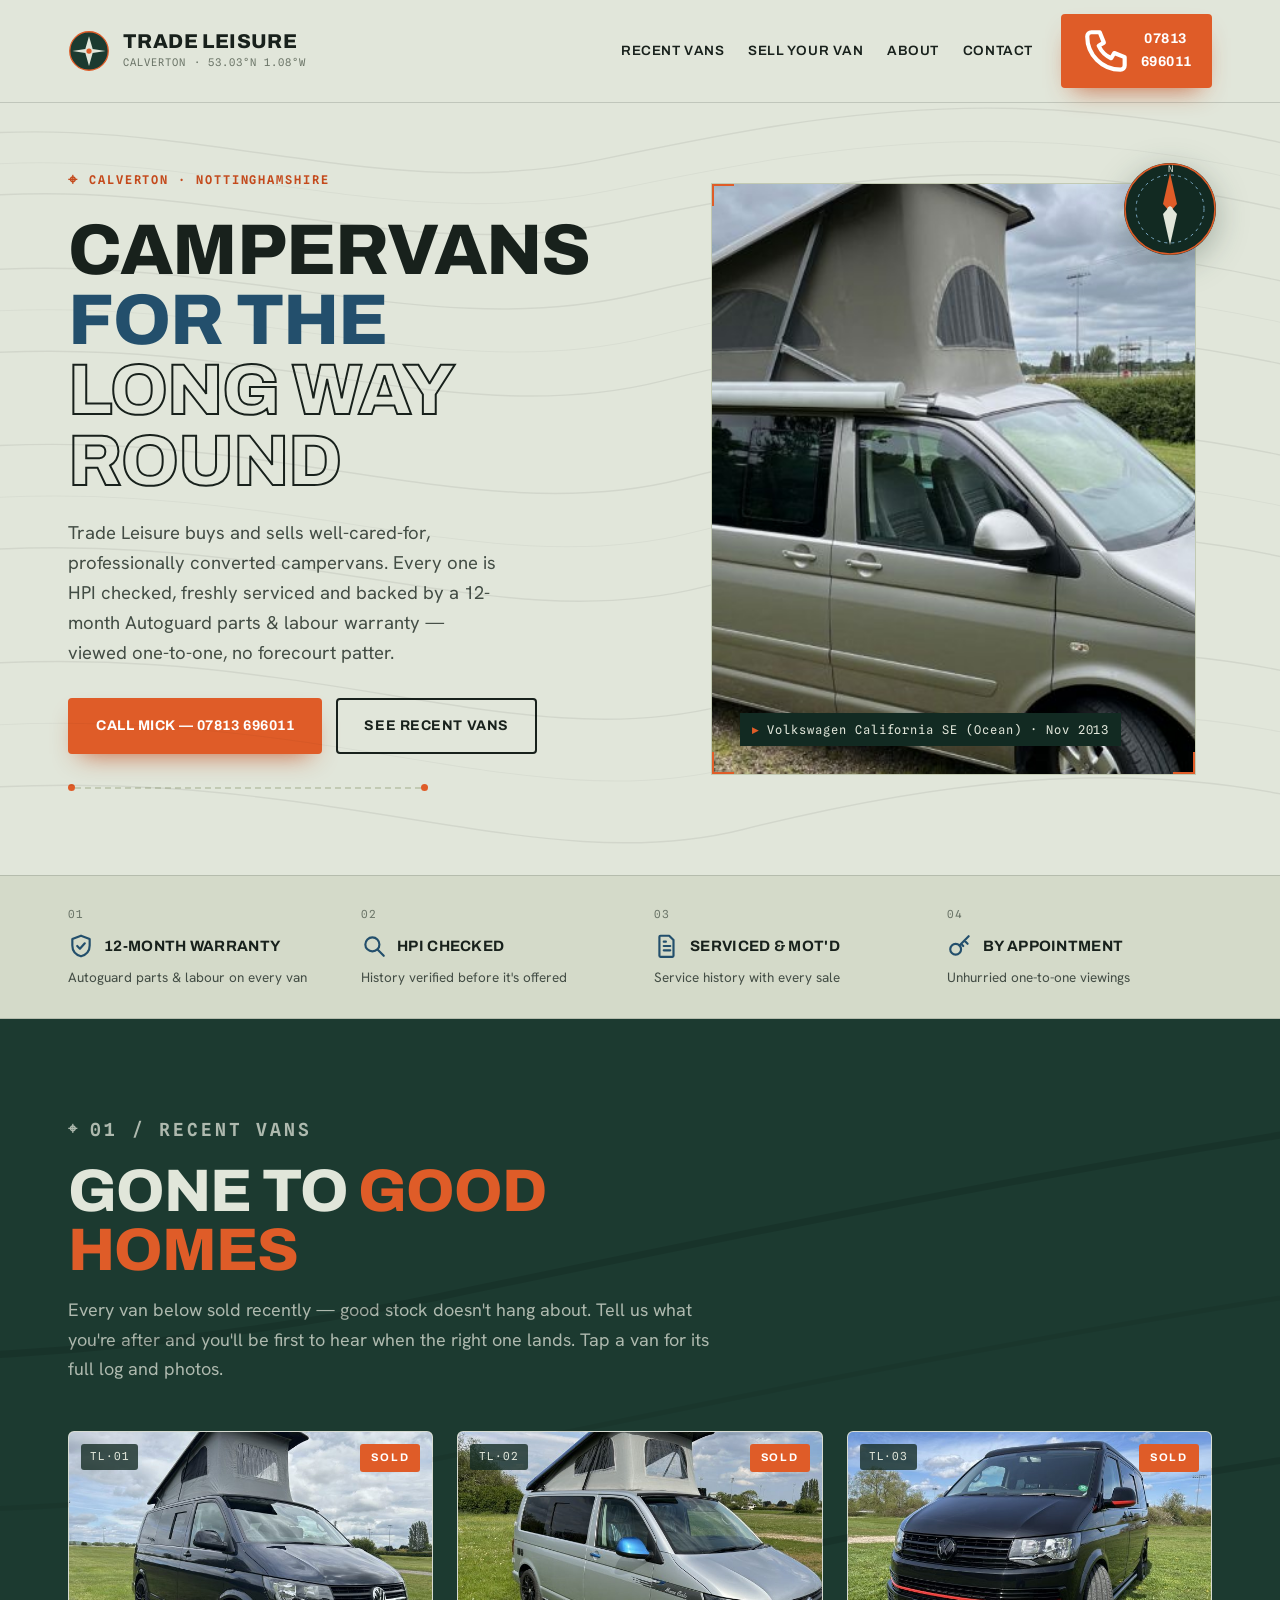
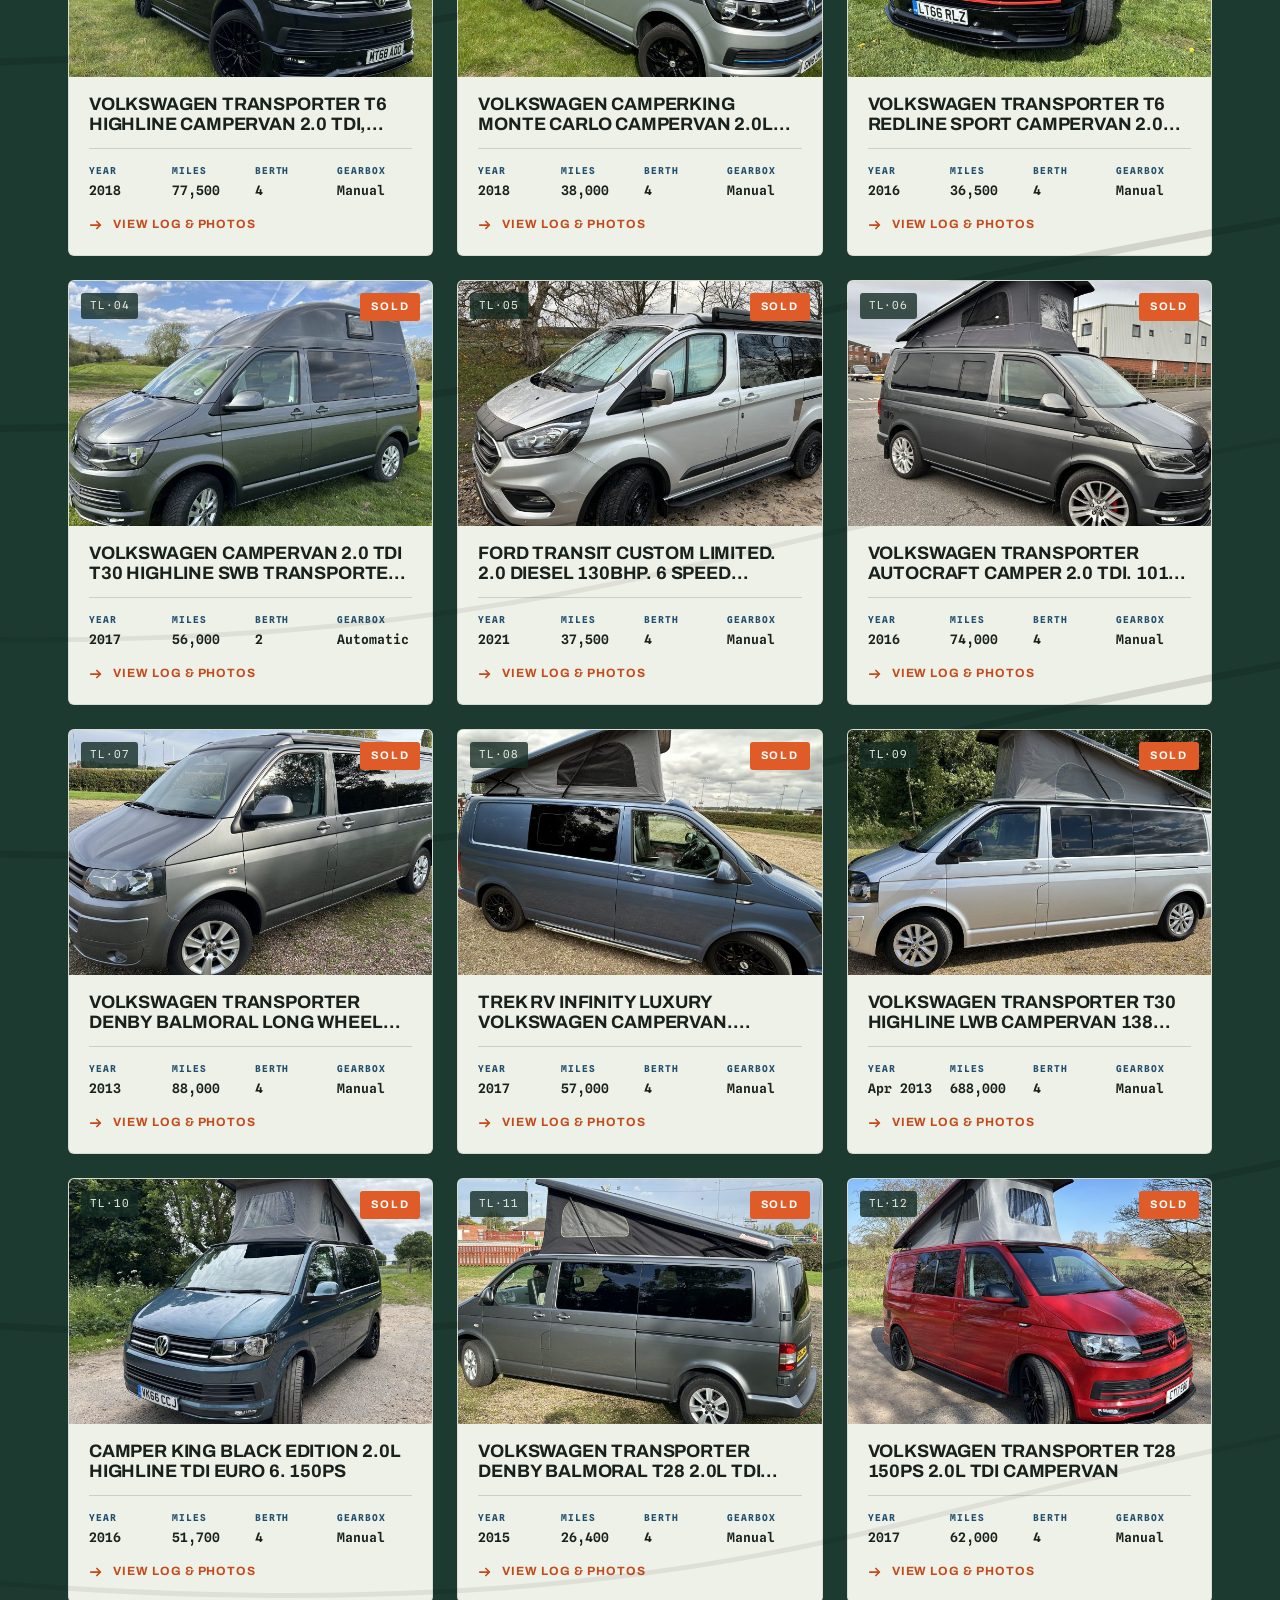
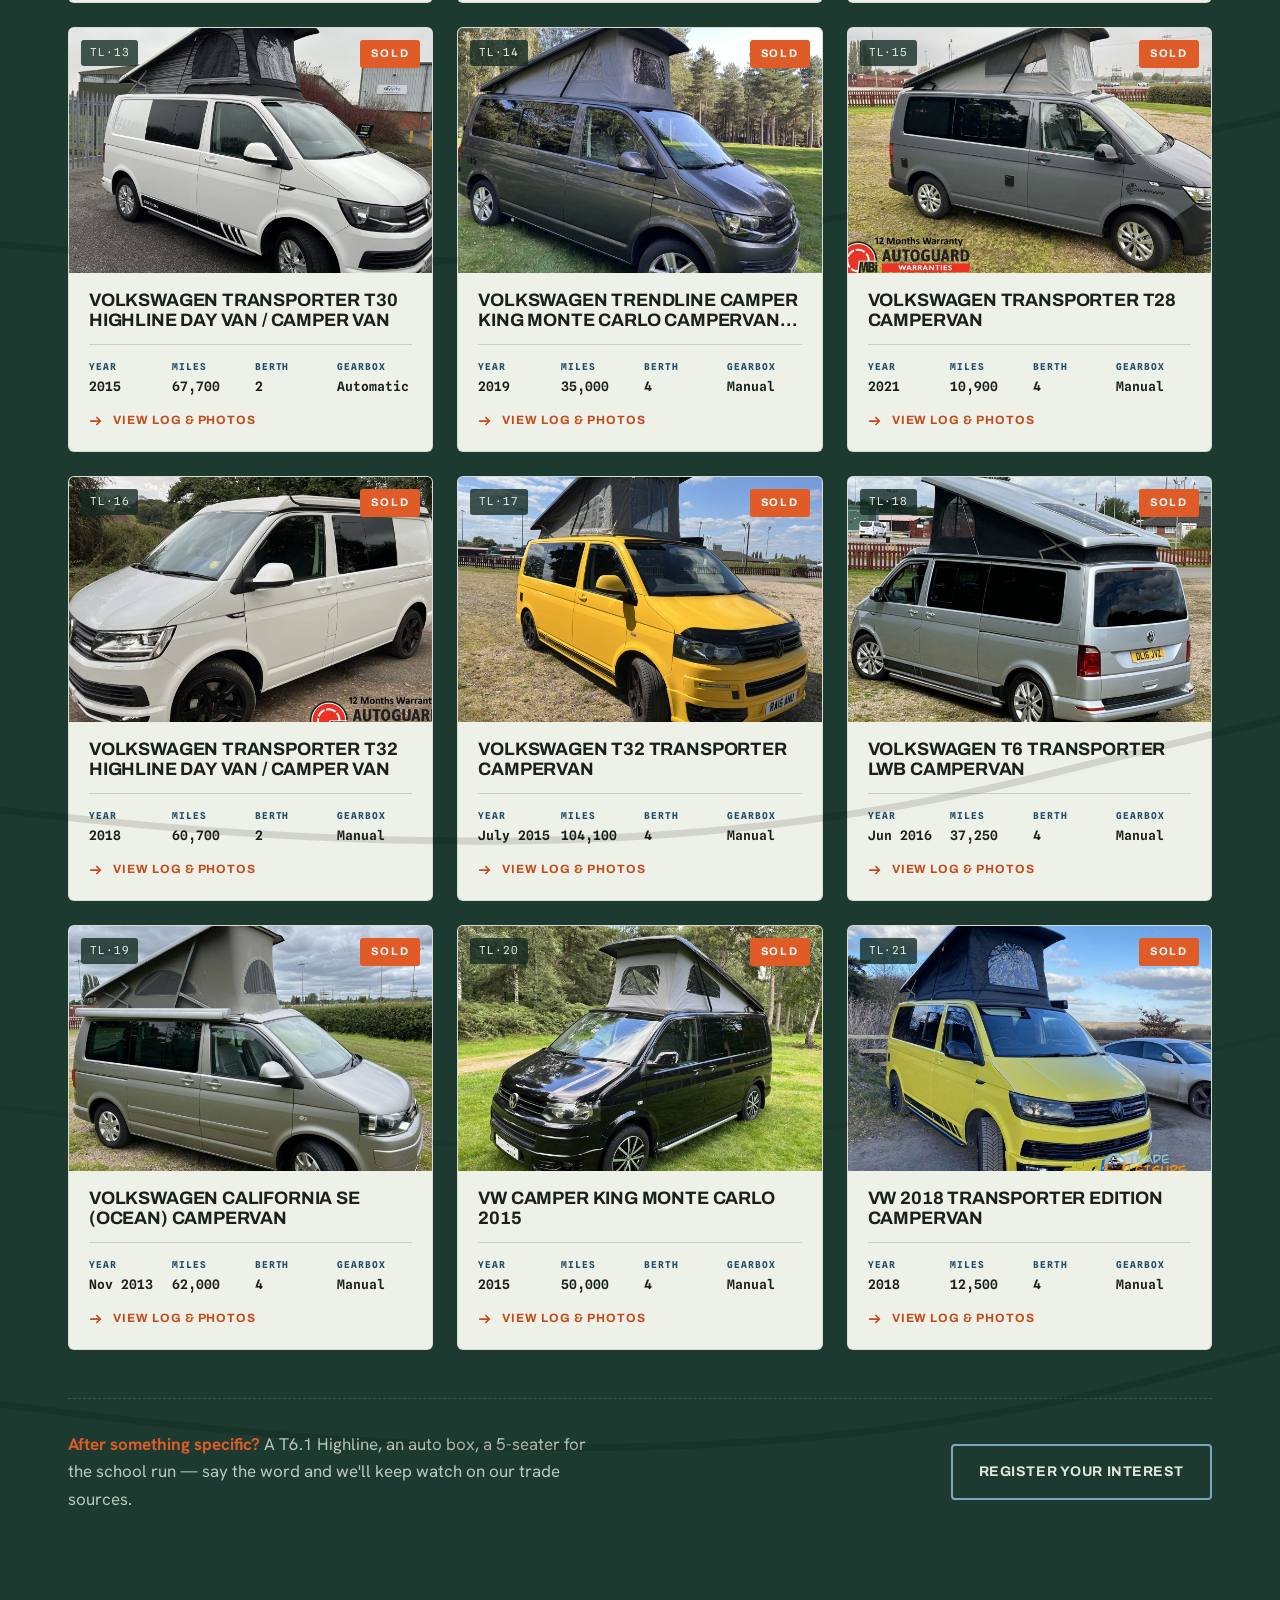
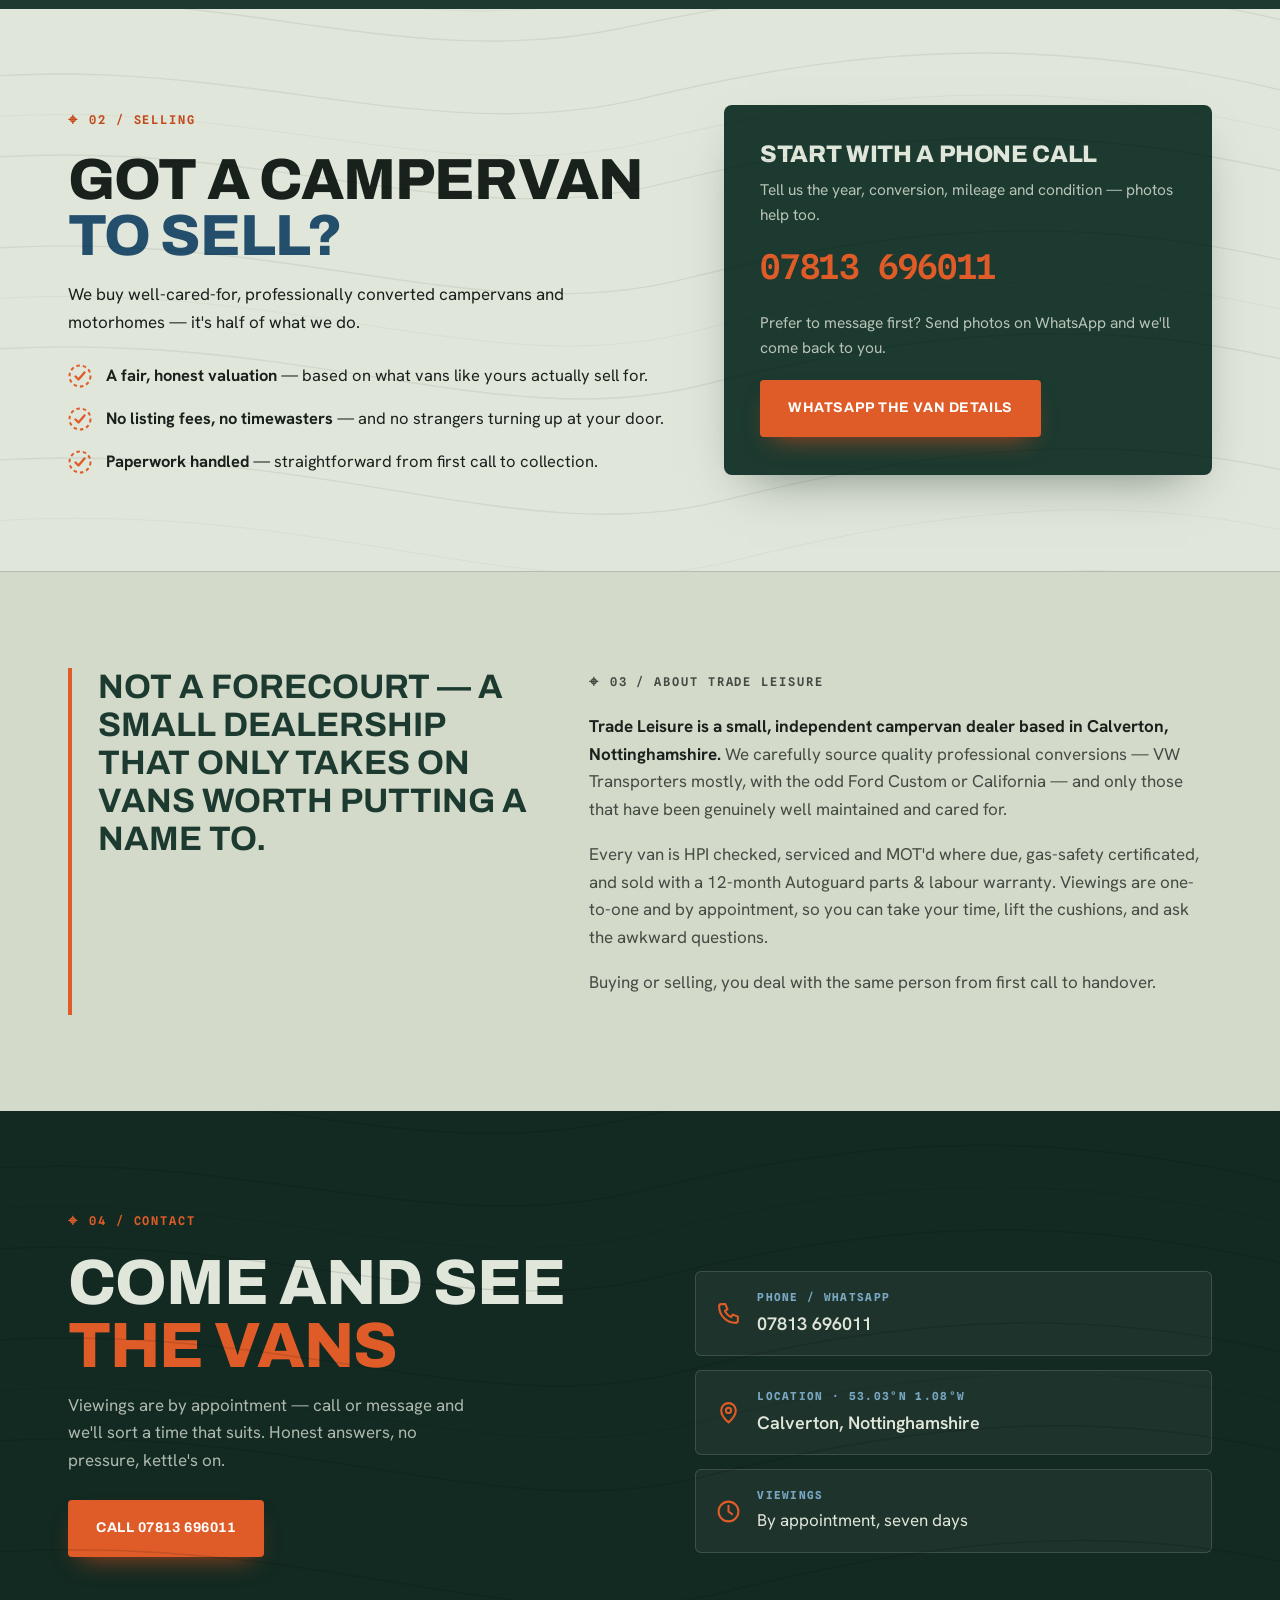
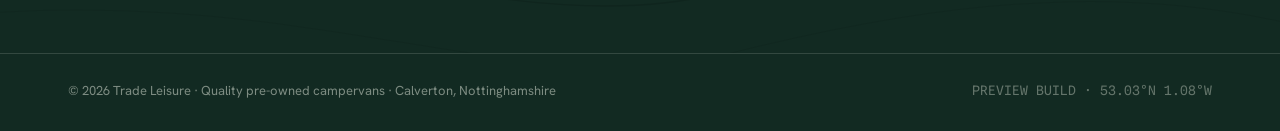
==== commit 953661de: "Redesign: overland field-guide aesthetic + full van descriptions - New visual system (stone/pine/sky" ====
--- a/site/index.html
+++ b/site/index.html
@@ -12,17 +12,17 @@
   <meta property="og:locale" content="en_GB">
   <link rel="preconnect" href="https://fonts.googleapis.com">
   <link rel="preconnect" href="https://fonts.gstatic.com" crossorigin>
-  <link href="https://fonts.googleapis.com/css2?family=Fraunces:ital,opsz,wght@0,9..144,400..700;1,9..144,400..700&family=Karla:ital,wght@0,400..800;1,400..800&display=swap" rel="stylesheet">
+  <link href="https://fonts.googleapis.com/css2?family=Archivo:wght@500;600;700;800&family=Hanken+Grotesk:wght@400;500;600;700&family=Spline+Sans+Mono:wght@400;500;600&display=swap" rel="stylesheet">
   <link rel="stylesheet" href="style.css">
-  <script type="application/ld+json">{"@context": "https://schema.org", "@graph": [{"@type": "AutoDealer", "@id": "https://trade-leisure.co.uk/#dealer", "name": "Trade Leisure", "description": "Quality pre-owned, professionally converted campervans for sale in Nottinghamshire. Every van HPI checked, serviced and sold with a 12-month Autoguard warranty.", "telephone": "+447813696011", "url": "https://trade-leisure.co.uk", "address": {"@type": "PostalAddress", "addressLocality": "Calverton", "addressRegion": "Nottinghamshire", "addressCountry": "GB"}, "areaServed": ["Nottingham", "Nottinghamshire", "East Midlands", "United Kingdom"], "priceRange": "\u00a3\u00a3"}, {"@type": "ItemList", "name": "Recently sold campervans", "itemListElement": [{"@type": "ListItem", "position": 1, "item": {"@type": "Vehicle", "name": "Volkswagen Transporter T6 Highline Campervan 2.0 TDI, 102PS 5 Speed Manual, SWB, Euro 6", "description": "A stunning well-cared-for short wheelbase 4 berth campervan with 5 belted seats. Full camper spec\u2019 with a diesel night heater and solar panel. Serviced and ready to go! Professionally converted by Southcoast campers in 2022, low mileage having covered only 77,500 miles. Full service and MOT in December 2025. 12 months parts & labour warranty...", "vehicleTransmission": "Manual", "fuelType": "Diesel", "modelDate": "2018", "manufacturer": "Volkswagen", "model": "T28 Transporter", "color": "Starlight Blue Metallic", "mileageFromOdometer": {"@type": "QuantitativeValue", "value": 77500, "unitCode": "SMI"}}}, {"@type": "ListItem", "position": 2, "item": {"@type": "Vehicle", "name": "Volkswagen Camperking Monte Carlo Campervan 2.0L Diesel Highline Euro 6", "description": "A stunning Camper King Montecarlo, 4\u2011berth layout, 5 belted seats. Covered only 38,000 miles meticulously maintained, comes with full service history, habitation check and a 12\u2011month parts & labour warranty including breakdown cover. HPI checked and clear. Serviced and ready to go! VW Transporter Highline specification with 5 Speed Manual gearbox, aircon, cruise control, rear...", "vehicleTransmission": "Manual", "fuelType": "Diesel", "modelDate": "2018", "manufacturer": "Camper King Monte Carlo", "model": "VW Transporter", "color": "Reflex Silver", "mileageFromOdometer": {"@type": "QuantitativeValue", "value": 38000, "unitCode": "SMI"}}}, {"@type": "ListItem", "position": 3, "item": {"@type": "Vehicle", "name": "Volkswagen Transporter T6 Redline Sport Campervan 2.0L TDI SWB 5 Speed Manual Euro 6", "description": "A stunning professionally converted low mileage Redline Sport Campervan. Covered only 36,500 miles. Premium quality Rib bed, Isofix, Webasto diesel night heater, 4 Berth 5 belted seats. Full service history. Sold with a 12 Months parts and labour warranty and gas safety certificate. 5 Speed Manual gearbox, aircon, cruise control, rear parking sensors. Elevating roof...", "vehicleTransmission": "Manual", "fuelType": "Diesel", "modelDate": "2016", "manufacturer": "Volkswagen", "model": "T28 Transporter", "color": "Deep Black Pearl", "mileageFromOdometer": {"@type": "QuantitativeValue", "value": 36500, "unitCode": "SMI"}}}, {"@type": "ListItem", "position": 4, "item": {"@type": "Vehicle", "name": "Volkswagen Campervan 2.0 TDI T30 Highline SWB Transporter | 5dr Diesel | DSG Auto | Euro 6 (150 ps)", "description": "A rare automatic 2 owner high-roof camper conversion &#8211; 2 berth with 4 belted seats. DSG Automatic gearbox. Diesel Heater. Flush toilet. Full Service history. A self contained professional camper conversion serviced and ready to go! 2 comfortable Reimo folding single beds, Eberspacher diesel heater, Thetford cassette toilet, Gas hob and sink. Driver and passenger...", "vehicleTransmission": "Automatic", "fuelType": "Diesel", "modelDate": "2017", "manufacturer": "Volkswagen", "model": "T30 Transporter", "color": "Metallic Indium Grey", "mileageFromOdometer": {"@type": "QuantitativeValue", "value": 56000, "unitCode": "SMI"}}}, {"@type": "ListItem", "position": 5, "item": {"@type": "Vehicle", "name": "Ford Transit Custom Limited. 2.0 Diesel 130BHP. 6 Speed Manual", "description": "A lovely Anglia Camper Conversions campervan, great specification &#8211; conversion carried out in January 2025. Fitted with all the essentials for luxury camping plus plenty of extras! A perfect daily driver ready for those spur-of-the-moment weekend escapes or full camping trips. Dometic 2 burner gas hob, sink and tap. Fridge. Autoterm Diesel heater, Swivel passenger...", "vehicleTransmission": "Manual", "fuelType": "Diesel", "modelDate": "2021", "manufacturer": "Anglia Campers", "model": "Ford Transit Custom", "color": "Silver Metallic", "mileageFromOdometer": {"@type": "QuantitativeValue", "value": 37500, "unitCode": "SMI"}}}, {"@type": "ListItem", "position": 6, "item": {"@type": "Vehicle", "name": "Volkswagen Transporter Autocraft Camper 2.0 TDI. 101 BHP Highline 5 Speed Manual Euro 6", "description": "A stylish Autocraft camper conversion. Fitted with all the essentials for luxury camping plus a few extras! Fully serviced, MOT October 2026. Sold with a 12 Months Autoguard parts and labour warranty and gas safety certificate. Webasto diesel night heater, wind-out Fiamma awning. Towbar. 4 Berth 5 belted seats. 5 Speed Manual gearbox, aircon, cruise...", "vehicleTransmission": "Manual", "fuelType": "Diesel", "modelDate": "2016", "manufacturer": "Volkswagen", "model": "T28 Transporter", "color": "Metallic Indium Grey", "mileageFromOdometer": {"@type": "QuantitativeValue", "value": 74000, "unitCode": "SMI"}}}, {"@type": "ListItem", "position": 7, "item": {"@type": "Vehicle", "name": "Volkswagen Transporter Denby Balmoral Long Wheel Base T28 2.0L TDI Campervan", "description": "A fantastic first campervan offering great value for money. A rare long wheel base Denby Balmoral camper conversion. 2013 registered. Same owner for the last 10 Years, much loved and well cared for, in excellent condition. 4 Berth 5 belted seats. A perfect daily driver ready for those spur-of-the-moment weekend escapes or full camping trips....", "vehicleTransmission": "Manual", "fuelType": "Diesel", "modelDate": "2013", "manufacturer": "Denby Balmoral", "model": "T28 Transporter", "color": "Natural Grey Metallic", "mileageFromOdometer": {"@type": "QuantitativeValue", "value": 88000, "unitCode": "SMI"}}}, {"@type": "ListItem", "position": 8, "item": {"@type": "Vehicle", "name": "Trek RV Infinity Luxury Volkswagen Campervan. Highline 2.0 TDI Euro 6. 150PS", "description": "This is no ordinary camper conversion. The main features are listed below but viewing is recommended to fully appreciate this camper. A Luxury Trek RV infinity camper conversion, check out the &#8220;Trek RV&#8221; website. The build sheet can be viewed in the photos (there were a few option changes and upgrades). Fitted with all the...", "vehicleTransmission": "Manual", "fuelType": "Diesel", "modelDate": "2017", "manufacturer": "Volkswagen", "model": "T28 Transporter", "color": "Acapulco Metallic Blue", "mileageFromOdometer": {"@type": "QuantitativeValue", "value": 57000, "unitCode": "SMI"}}}, {"@type": "ListItem", "position": 9, "item": {"@type": "Vehicle", "name": "Volkswagen Transporter T30 Highline LWB Campervan 138 bhp 6 Speed Manual", "description": "This Camper is a bit special, well cared for and in fantastic condition inside and out. A powerful 138 BHP 2.0L diesel. 40+ miles per gallon. Long wheel base providing 40cm of extra living space and storage. Suspension upgrade &#8211; lowered on Bilstein Komfort coilovers, producing a smooth car like driving experience. Full length Austops...", "vehicleTransmission": "Manual", "fuelType": "Diesel", "modelDate": "Apr 2013", "manufacturer": "Volkswagen", "model": "Transporter", "color": "Reflex Silver", "mileageFromOdometer": {"@type": "QuantitativeValue", "value": 688000, "unitCode": "SMI"}}}, {"@type": "ListItem", "position": 10, "item": {"@type": "Vehicle", "name": "Camper King Black Edition 2.0L Highline TDI Euro 6. 150PS", "description": "Volkswagen Camper King T28 Euro 6 Highline &#8220;Black Edition&#8221;. A rare Camper King Black Edition conversion. Very well cared for. Pre-registered by the VW dealer, same owner since December 2016 (93 miles). Stunning Bamboo Garden Green. Only 51,700 miles. Comes with a Full Service history with receipts. Full service and MOT completed in May 2025....", "vehicleTransmission": "Manual", "fuelType": "Diesel", "modelDate": "2016", "manufacturer": "Volkswagen", "model": "T28 Transporter", "color": "Bamboo Garden Green", "mileageFromOdometer": {"@type": "QuantitativeValue", "value": 51700, "unitCode": "SMI"}}}, {"@type": "ListItem", "position": 11, "item": {"@type": "Vehicle", "name": "Volkswagen Transporter Denby Balmoral T28 2.0L TDI Campervan", "description": "A Denby Balmoral camper conversion in exceptional condition. Only 26,400 miles with a Full Service history. Same owner for the last 8 Years. Meticulously maintained. 8 Oil change services. Only occasionally used as a campervan and was garaged when not in use. New cambelt, water pump and MOT at point of sale. 12 Months Autoguard...", "vehicleTransmission": "Manual", "fuelType": "Diesel", "modelDate": "2015", "manufacturer": "Denby Balmoral", "model": "T28 Transporter", "color": "Reflex Silver", "mileageFromOdometer": {"@type": "QuantitativeValue", "value": 26400, "unitCode": "SMI"}}}, {"@type": "ListItem", "position": 12, "item": {"@type": "Vehicle", "name": "Volkswagen Transporter T28 150PS 2.0L TDI Campervan", "description": "A stunning professional camper conversion by West Coast Campers. Only 62,000 miles, Full VW Service history. A perfect daily driver ready for those spur-of-the-moment weekend escapes or full camping trips. Great camper specification with all the essentials and a few extras. Vango Driveaway awning included Professional Conversion, Ulez Euro 6, 6 Speed Manual gearbox Aircon,...", "vehicleTransmission": "Manual", "fuelType": "Diesel", "modelDate": "2017", "manufacturer": "Volkswagen", "model": "T28 Transporter", "color": "Cherry Red", "mileageFromOdometer": {"@type": "QuantitativeValue", "value": 62000, "unitCode": "SMI"}}}, {"@type": "ListItem", "position": 13, "item": {"@type": "Vehicle", "name": "Volkswagen Transporter T30 Highline Day Van / Camper Van", "description": "A Stunning versatile family vehicle / Day Van / 2 Berth Camper which could easily be converted into a full campervan. First registered November 2015. Powerful 2.0L Bi-Turbo 180 BHP, Euro 5. 5 seats Kombi / Day-Van. 7 Speed DSG Automatic gearbox. Premium Skyline pop-top roof with scenic canvas. Sleeps 2. Fully lined and fitted...", "vehicleTransmission": "Automatic", "fuelType": "Diesel", "modelDate": "2015", "manufacturer": "Volkswagen", "model": "T30 Transporter", "color": "Solid White", "mileageFromOdometer": {"@type": "QuantitativeValue", "value": 67700, "unitCode": "SMI"}}}, {"@type": "ListItem", "position": 14, "item": {"@type": "Vehicle", "name": "Volkswagen Trendline Camper King Monte Carlo Campervan Petrol", "description": "VW T28 Transporter Trendline Camper King Monte Carlo Conversion &#8211; 150PS TSI PETROL. ULEZ Euro 6. A rare 2.0L TSI Petrol Engine &#8211; 150PS. 6 Speed Manual. Aircon\u2019, cruise control, reversing sensors, electric folding mirrors. A Pristine lightly used Camper King Monte Carlo conversion. Sleeps 4. Recently fitted with a Thule wind-out awning rail. Inflatable...", "vehicleTransmission": "Manual", "fuelType": "Petrol", "modelDate": "2019", "manufacturer": "Camper King Monte Carlo", "model": "VW Transporter", "color": "Metallic Indium Grey", "mileageFromOdometer": {"@type": "QuantitativeValue", "value": 35000, "unitCode": "SMI"}}}, {"@type": "ListItem", "position": 15, "item": {"@type": "Vehicle", "name": "Volkswagen Transporter T28 Campervan", "description": "Don\u2019t miss out on this lovely low mileage Campaway campervan conversion. Only travelled 10,900 miles from new, still has that &#8220;brand new feel&#8221;. A quality Camper Conversion from Journey Conversions. Base Van: VW Transporter T28 T6.1 Startline 2.0 Diesel TDI, 108 bhp Ulez Euro 6. 5 Speed Manual gearbox, Aircon,\u00a0 Cruise control, Reversing camera and...", "vehicleTransmission": "Manual", "fuelType": "Diesel", "modelDate": "2021", "manufacturer": "Volkswagen", "model": "T28 Transporter", "color": "Pure Grey", "mileageFromOdometer": {"@type": "QuantitativeValue", "value": 10900, "unitCode": "SMI"}}}, {"@type": "ListItem", "position": 16, "item": {"@type": "Vehicle", "name": "Volkswagen Transporter T32 Highline Day Van / Camper Van", "description": "A Stunning versatile family vehicle / Day Van / 2 Berth Camper which could easily be converted into a full campervan. Powerful 2.0L Bi-Turbo 201 BHP, Euro 6 Ulez compliant. 5 seats Kombi / Day-Van. 6 Speed manual gearbox. Oryx White Pearl effect paint. Premium SCA 194 high-elevating roof in pristine condition, scenic canvas, double...", "vehicleTransmission": "Manual", "fuelType": "Diesel", "modelDate": "2018", "manufacturer": "Volkswagen", "model": "T32 Transporter", "color": "Oryx Pearl White", "mileageFromOdometer": {"@type": "QuantitativeValue", "value": 60700, "unitCode": "SMI"}}}, {"@type": "ListItem", "position": 17, "item": {"@type": "Vehicle", "name": "Volkswagen T32 Transporter Campervan", "description": "A well cared for and maintained Volkswagen Transporter T32 camper conversion. 138 bhp with 6 speed manual gearbox. Full service history, cambelt last changed at 89,000 miles. Last serviced at 102,510 miles. MOT until Jan 2025. Upgraded to leather S3 Captains seats. Aircon. CarPlay. Westfalia removable towbar. Drives perfectly. Lowered springs providing a smooth ride...", "vehicleTransmission": "Manual", "fuelType": "Diesel", "modelDate": "July 2015", "manufacturer": "Volkswagen", "model": "T32 Transporter", "color": "Yellow", "mileageFromOdometer": {"@type": "QuantitativeValue", "value": 104100, "unitCode": "SMI"}}}, {"@type": "ListItem", "position": 18, "item": {"@type": "Vehicle", "name": "Volkswagen T6 Transporter LWB Campervan", "description": "This Camper is a bit special &#8211; Extra Wide Rib Bed &#8211;\u00a0 6 Belted Seats\u2026 A Stunning Low Mileage High Specification VW T6 Highline Transporter Long Wheel Base Buspoke Campervan Conversion Registered As A Motorcaravan In 2017 2.0L TDI S/S BMT 6 Speed 138 BHP Manual Cruise Control\u2026 Parking Sensors\u2026 Auto Headlights\u2026 A/C\u2026 6 Belted...", "vehicleTransmission": "Manual", "fuelType": "Diesel", "modelDate": "Jun 2016", "manufacturer": "Volkswagen", "model": "Volkswagen Transporter", "color": "Reflex Silver", "mileageFromOdometer": {"@type": "QuantitativeValue", "value": 37250, "unitCode": "SMI"}}}, {"@type": "ListItem", "position": 19, "item": {"@type": "Vehicle", "name": "Volkswagen California SE (Ocean) Campervan", "description": "A Stunning low mileage VW T5.1 California SE factory campervan (Renamed Ocean in 2015). 138 BHP 2.0 TDI. 6 speed manual gearbox. First registered Nov 2013. On the road April 2014. 4 seat belts. Sleeps 4. Electric pop-top roof. Heated front seats. Parking sensors front and rear. Sat Nav. Cruise control. A/C. Night heater. Integral...", "vehicleTransmission": "Manual", "fuelType": "Diesel", "modelDate": "Nov 2013", "manufacturer": "Volkswagen", "model": "California SE (Ocean)", "color": "Sand Biege Metallic", "mileageFromOdometer": {"@type": "QuantitativeValue", "value": 62000, "unitCode": "SMI"}}}, {"@type": "ListItem", "position": 20, "item": {"@type": "Vehicle", "name": "VW Camper King Monte Carlo 2015", "description": "Volkswagen Transporter T30 Highline T5.1 &#8211; 2.0L TDI (102ps) Camper King Camper Van Conversion. A Pristine Camper King Monte Carlo conversion. Sleeps 4. Converted in November 2021. Covered only 3000 miles since conversion, 1000 of those by me last month! Full VW main dealer service history. Last major service 47,000 miles. Cambelt changed at 35,000K...", "vehicleTransmission": "Manual", "fuelType": "Diesel", "modelDate": "2015", "manufacturer": "Camper King Monte Carlo", "model": "VW Transporter", "color": "Deep Black Pearl", "mileageFromOdometer": {"@type": "QuantitativeValue", "value": 50000, "unitCode": "SMI"}}}, {"@type": "ListItem", "position": 21, "item": {"@type": "Vehicle", "name": "VW 2018 Transporter Edition Campervan", "description": "VW\u00a0 Transporter Highline Edition 2.0 TDI Campervan Conversion &nbsp;", "vehicleTransmission": "Manual", "fuelType": "Diesel", "modelDate": "2018", "manufacturer": "VW Transporter Edition", "model": "Highline", "color": "Yellow", "mileageFromOdometer": {"@type": "QuantitativeValue", "value": 12500, "unitCode": "SMI"}}}]}]}</script>
+  <script type="application/ld+json">{"@context": "https://schema.org", "@graph": [{"@type": "AutoDealer", "@id": "https://trade-leisure.co.uk/#dealer", "name": "Trade Leisure", "description": "Quality pre-owned, professionally converted campervans for sale in Calverton, Nottinghamshire. Every van HPI checked, serviced and sold with a 12-month Autoguard warranty.", "telephone": "+447813696011", "url": "https://trade-leisure.co.uk", "address": {"@type": "PostalAddress", "addressLocality": "Calverton", "addressRegion": "Nottinghamshire", "addressCountry": "GB"}, "geo": {"@type": "GeoCoordinates", "latitude": 53.03, "longitude": -1.08}, "areaServed": ["Nottingham", "Nottinghamshire", "East Midlands", "United Kingdom"], "priceRange": "\u00a3\u00a3"}, {"@type": "ItemList", "name": "Recently sold campervans", "itemListElement": [{"@type": "ListItem", "position": 1, "item": {"@type": "Vehicle", "name": "Volkswagen Transporter T6 Highline Campervan 2.0 TDI, 102PS 5 Speed Manual, SWB, Euro 6", "description": "A stunning well-cared-for short wheelbase 4 berth campervan with 5 belted seats. Full camper spec' with a diesel night heater and solar panel. Serviced and ready to go! Professionally converted by Southcoast campers in 2022, low mileage having covered only 77,500 miles. Full service and MOT in December 2025. 12 months parts & labour warranty including breakdown cover. Starlight Metallic Blue, 5 Speed Manual gearbox, aircon, cruise control, rear parking sensors. Towbar, Solar panel, awning rail. Elevating roof with double bed board, double Kiravans passenger swivel seat, battery to battery charger, 230v electric hookup. Leisure batter, Isotherm fridge, 2 burner gas hob, stainless sink and tap. Under-vehicle water tank. Service history with cambelt and water pump changed in 2023 at 59,000 miles. Vehicle first registered in November 2018. HPI checked and gas safety test certificate. Full size spare wheel. Euro 6 Emissions class. ULEZ compliant. Fantastic value for a quality low mileage professional conversion. First to view will buy - Don't miss out!", "vehicleTransmission": "Manual", "fuelType": "Diesel", "modelDate": "2018", "manufacturer": "Volkswagen", "model": "T28 Transporter", "color": "Starlight Blue Metallic", "mileageFromOdometer": {"@type": "QuantitativeValue", "value": 77500, "unitCode": "SMI"}}}, {"@type": "ListItem", "position": 2, "item": {"@type": "Vehicle", "name": "Volkswagen Camperking Monte Carlo Campervan 2.0L Diesel Highline Euro 6", "description": "A stunning Camper King Montecarlo, 4\u2011berth layout, 5 belted seats. Covered only 38,000 miles meticulously maintained, comes with full service history, habitation check and a 12\u2011month parts & labour warranty including breakdown cover. HPI checked and clear. Serviced and ready to go! VW Transporter Highline specification with 5 Speed Manual gearbox, aircon, cruise control, rear parking sensors. Stylish and durable marine Striped upholstery, Elevating roof with double bed board and mattress, double Kiravans passenger swivel seat, battery to battery charger. 230v electric hookup. New Leisure battery. Webasto diesel night heater. Wind-out awning. Dometic fridge and 2 burner gas hob, stainless sink and tap. Under-vehicle water tank. Full service history, last serviced and habitation checked by Camperking February 2026 at 37,600 miles. Full size spare wheel. Euro 6 Emissions class. ULEZ compliant. Fantastic value for a quality low mileage Volkswagen Camperking Montecarlo. First to view will buy - Don't miss out!", "vehicleTransmission": "Manual", "fuelType": "Diesel", "modelDate": "2018", "manufacturer": "Camper King Monte Carlo", "model": "VW Transporter", "color": "Reflex Silver", "mileageFromOdometer": {"@type": "QuantitativeValue", "value": 38000, "unitCode": "SMI"}}}, {"@type": "ListItem", "position": 3, "item": {"@type": "Vehicle", "name": "Volkswagen Transporter T6 Redline Sport Campervan 2.0L TDI SWB 5 Speed Manual Euro 6", "description": "A stunning professionally converted low mileage Redline Sport Campervan. Covered only 36,500 miles. Premium quality Rib bed, Isofix, Webasto diesel night heater, 4 Berth 5 belted seats. Full service history. Sold with a 12 Months parts and labour warranty and gas safety certificate. 5 Speed Manual gearbox, aircon, cruise control, rear parking sensors. Elevating roof with double bed board, double Kiravans passenger swivel seat, battery to battery charger, 230v electric hookup. Leisure battery. Dometic fridge and 2 burner gas hob, stainless sink and tap. Under-vehicle water tank. Premium Rib rock and roll bed with Isofix. Full service history, last serviced at 36,500 miles. Cambelt and water pump replaced April 2026. Vehicle first registered in November 2016. Spare wheel. Euro 6 Emissions class. ULEZ compliant.Fantastic value for a quality low mileage Redline camper conversion. First to view will buy - Don't miss out! Please get in touch for more information. Viewings by appointment. Weekend viewings and evening phone calls welcome.", "vehicleTransmission": "Manual", "fuelType": "Diesel", "modelDate": "2016", "manufacturer": "Volkswagen", "model": "T28 Transporter", "color": "Deep Black Pearl", "mileageFromOdometer": {"@type": "QuantitativeValue", "value": 36500, "unitCode": "SMI"}}}, {"@type": "ListItem", "position": 4, "item": {"@type": "Vehicle", "name": "Volkswagen Campervan 2.0 TDI T30 Highline SWB Transporter | 5dr Diesel | DSG Auto | Euro 6 (150 ps)", "description": "A rare automatic 2 owner high-roof camper conversion - 2 berth with 4 belted seats. DSG Automatic gearbox. Diesel Heater. Flush toilet. Full Service history. A self contained professional camper conversion serviced and ready to go! 2 comfortable Reimo folding single beds, Eberspacher diesel heater, Thetford cassette toilet, Gas hob and sink. Driver and passenger swivel seats, battery to battery charger, 230v electric hookup. Leisure battery. Gas hob, stainless sink and tap. Full service history, last serviced in November 2025 at 55,700 miles. Cambelt and Auto gearbox oil changed in February 2026. Gas safety tested Feb 2026. 12 Months Autoguard warranty with breakdown cover. Full size spare wheel. Euro 6 Emissions class. ULEZ compliant. Fantastic value for a rare high-roof VW camper conversion. First to view will buy - Don't miss out!", "vehicleTransmission": "Automatic", "fuelType": "Diesel", "modelDate": "2017", "manufacturer": "Volkswagen", "model": "T30 Transporter", "color": "Metallic Indium Grey", "mileageFromOdometer": {"@type": "QuantitativeValue", "value": 56000, "unitCode": "SMI"}}}, {"@type": "ListItem", "position": 5, "item": {"@type": "Vehicle", "name": "Ford Transit Custom Limited. 2.0 Diesel 130BHP. 6 Speed Manual", "description": "A lovely Anglia Camper Conversions campervan, great specification - conversion carried out in January 2025. Fitted with all the essentials for luxury camping plus plenty of extras! A perfect daily driver ready for those spur-of-the-moment weekend escapes or full camping trips. Dometic 2 burner gas hob, sink and tap. Fridge. Autoterm Diesel heater, Swivel passenger seat with own table. RIB Altair rock n roll bed, NCAP certificated fitted with a slider mechanism creating some valuable extra space, Isofix seat belt points. Integral blinds all round. Skyline elevating roof with scenic canvas and double bed, Victron battery to battery charger, 230v electric hook-up. Leisure battery. Solar panel with Victron MPPT controller. External Gaslow LPG tank with BBQ point. Towbar. Euro 6 Emissions class. ULEZ compliant. Full service history, regular oil changes, last serviced 29.10.2025 at 37,008 miles. MOT until October 2026. Sold with a 12 Months Autoguard parts and labour warranty and gas safety certificate. Fantastic value for a quality, low mileage, high spec campervan conversion. Don't miss out Please get in touch for more information. Viewings by appointment. Weekend viewings and evening phone calls welcome.", "vehicleTransmission": "Manual", "fuelType": "Diesel", "modelDate": "2021", "manufacturer": "Anglia Campers", "model": "Ford Transit Custom", "color": "Silver Metallic", "mileageFromOdometer": {"@type": "QuantitativeValue", "value": 37500, "unitCode": "SMI"}}}, {"@type": "ListItem", "position": 6, "item": {"@type": "Vehicle", "name": "Volkswagen Transporter Autocraft Camper 2.0 TDI. 101 BHP Highline 5 Speed Manual Euro 6", "description": "A stylish Autocraft camper conversion. Fitted with all the essentials for luxury camping plus a few extras! Fully serviced, MOT October 2026. Sold with a 12 Months Autoguard parts and labour warranty and gas safety certificate. Webasto diesel night heater, wind-out Fiamma awning. Towbar. 4 Berth 5 belted seats. 5 Speed Manual gearbox, aircon, cruise control, front and rear parking sensors. Elevating roof with double bed board, double Kiravans passenger swivel seat, battery to battery charger, 230v electric hookup. Leisure battery. Fabworx Rock-n-Roll bed. Dometic fridge and 2 burner gas hob, stainless sink and tap. Under-vehicle water tank. Cold water shower point. Full service history, last serviced in October 2025 at 73,000 miles. Vehicle first registered in November 2016. Full size spare wheel. Euro 6 Emissions class. ULEZ compliant.", "vehicleTransmission": "Manual", "fuelType": "Diesel", "modelDate": "2016", "manufacturer": "Volkswagen", "model": "T28 Transporter", "color": "Metallic Indium Grey", "mileageFromOdometer": {"@type": "QuantitativeValue", "value": 74000, "unitCode": "SMI"}}}, {"@type": "ListItem", "position": 7, "item": {"@type": "Vehicle", "name": "Volkswagen Transporter Denby Balmoral Long Wheel Base T28 2.0L TDI Campervan", "description": "A fantastic first campervan offering great value for money. A rare long wheel base Denby Balmoral camper conversion. 2013 registered. Same owner for the last 10 Years, much loved and well cared for, in excellent condition. 4 Berth 5 belted seats. A perfect daily driver ready for those spur-of-the-moment weekend escapes or full camping trips. 5 Speed Manual gearbox, aircon, cruise control, reverse parking sensors and camera. Long wheel base providing 40cm of extra living space and storage. Ideal for families and extra kit. Upgraded to a Titan Mid-Mount Rock n Roll bed - with M1 test certificate. Part Leather and Alcantara Upholstery on all seating. Elevating roof with double bed board, double Kiravans passenger swivel seat, battery to battery charger, 230v electric hookup. Leisure battery. Dometic fridge and 2 burner gas hob, stainless sink and tap. Under-vehicle water tank. Awning rail for easy driveaway awning attachment. Meticulously maintained, last serviced at 86,860 miles, cambelt and water pump changed at 67,000. Mot Feb 2026. Full size spare wheel, 40+ MPG. Ulez Euro 5. Brake discs and pads replaced front and back. 8 Oil change services and plenty of receipts. Sold with a gas safety certificate and 12 Months Autoguard parts and labour warranty included in the price. Fantastic value for a quality Denby Conversion. Don't miss out. First to View will buy this stunner!", "vehicleTransmission": "Manual", "fuelType": "Diesel", "modelDate": "2013", "manufacturer": "Denby Balmoral", "model": "T28 Transporter", "color": "Natural Grey Metallic", "mileageFromOdometer": {"@type": "QuantitativeValue", "value": 88000, "unitCode": "SMI"}}}, {"@type": "ListItem", "position": 8, "item": {"@type": "Vehicle", "name": "Trek RV Infinity Luxury Volkswagen Campervan. Highline 2.0 TDI Euro 6. 150PS", "description": "This is no ordinary camper conversion. The main features are listed below but viewing is recommended to fully appreciate this camper. A Luxury Trek RV infinity camper conversion, check out the \"Trek RV\" website. The build sheet can be viewed in the photos (there were a few option changes and upgrades). Fitted with all the standard equipment, Dometic fridge, sink and 2 burner hob. LED lighting, passenger double swivel seat, 240v hook-up... Premium quality Reimo elevating roof with scenic canvas, bed and mattress. Reimo 3000 3-seater bed on sliding rail system. Webasto combined diesel heating / Hot water. Autocalf leather upholstery, double swivel passenger seat, 6 belted seats. Gastore external LPG tank with BBQ point. Hot water shower point. Underbody fresh water tank. Awning rail fitted for easy driveaway awning attachment. Antique walnut Altro flooring. High quality Trek rv Infinity furniture, manufactured in-house. Loc8 integrated sliding door-mounted table pod. Fully lined and insulated. Volkswagen Transporter Highline 2.0 TDI 150PS 6 Speed Manual S/S. A powerful 150PS engine with 6 Speed manual gearbox, 40+ MPG. Ulez Euro 6. Cab aircon, cruise control, reverse parking sensors and camera... Service history. Sold with a new full service, 12 Months Autoguard parts and labour warranty and new MOT. Please get in touch for more information. Viewings by appointment 7 days a week.", "vehicleTransmission": "Manual", "fuelType": "Diesel", "modelDate": "2017", "manufacturer": "Volkswagen", "model": "T28 Transporter", "color": "Acapulco Metallic Blue", "mileageFromOdometer": {"@type": "QuantitativeValue", "value": 57000, "unitCode": "SMI"}}}, {"@type": "ListItem", "position": 9, "item": {"@type": "Vehicle", "name": "Volkswagen Transporter T30 Highline LWB Campervan 138 bhp 6 Speed Manual", "description": "This Camper is a bit special, well cared for and in fantastic condition inside and out. A powerful 138 BHP 2.0L diesel. 40+ miles per gallon. Long wheel base providing 40cm of extra living space and storage. Suspension upgrade - lowered on Bilstein Komfort coilovers, producing a smooth car like driving experience. Full length Austops pop-top roof with XL roof bed 2.1 metres in length. Comprehensive service and maintenance history with receipts. Cambelt changed at 63,000 miles. Cruise Control, Air-con, Westfalia removable tow bar. Alpine Halo 9 infotainment upgrade with Bluetooth, sat nav, Carplay and reversing camera. Dashcam and Wifi. CAMPER SPECIFICATION: Full length Austops Pop-Up Roof. Passenger swivel seat. Hammond Rock and Roll bed. On board fresh water tank. Lockable Safe. Propex LPG night heater with digital controller. Leisure battery and 240V campsite hook-up, 2 x 240 3 pin sockets. 180W Solar panel, providing days of off grid camping, with Victron MPPT controller. Battery To battery charger. Dometic fridge, sink, Tap and 2 Burner Hob Touch LED lighting. Sold with a new MOT and Gas Safety Certificate. 12 Months Autoguard parts and labour Warranty included. First to view will buy! Call Now To Arrange A Viewing.", "vehicleTransmission": "Manual", "fuelType": "Diesel", "modelDate": "Apr 2013", "manufacturer": "Volkswagen", "model": "Transporter", "color": "Reflex Silver", "mileageFromOdometer": {"@type": "QuantitativeValue", "value": 688000, "unitCode": "SMI"}}}, {"@type": "ListItem", "position": 10, "item": {"@type": "Vehicle", "name": "Camper King Black Edition 2.0L Highline TDI Euro 6. 150PS", "description": "Volkswagen Camper King T28 Euro 6 Highline \"Black Edition\". A rare Camper King Black Edition conversion. Very well cared for. Pre-registered by the VW dealer, same owner since December 2016 (93 miles). Stunning Bamboo Garden Green. Only 51,700 miles. Comes with a Full Service history with receipts. Full service and MOT completed in May 2025. A high specification 150 PS Highline. 6 Speed manual gear box. Euro 6 Emissions. Heated windscreen. Electric folding and heated mirrors, 2 x swivel and height adjustable captains seats. Electric lumbar support seat backs. Cruise control. A perfect daily driver ready for those spur-of-the-moment weekend escapes or full camping trips. Great Camper King layout with all the essentials and a few extras. Fitted with an awning multirail with Vango Driveaway awning included. Aircon, Cruise control, 6 Speed Manual gearbox, Reverse parking sensors, Multifunction steering wheel. Full size spare wheel, Service History, 40+ MPG. 20\" Alloy wheels. 4 berth, 4 belted seats, Rock n Roll bed. Elevating roof with double bed board, Battery to Battery charger, Electric heater, Dual captains swivel seats, 230v Electric hookup. Fridge, 2 burner gas hob, Stainless sink and tap, Plenty of storage space. Sold with a 12 Month Autoguard parts and labour warranty. MOT May 2026.", "vehicleTransmission": "Manual", "fuelType": "Diesel", "modelDate": "2016", "manufacturer": "Volkswagen", "model": "T28 Transporter", "color": "Bamboo Garden Green", "mileageFromOdometer": {"@type": "QuantitativeValue", "value": 51700, "unitCode": "SMI"}}}, {"@type": "ListItem", "position": 11, "item": {"@type": "Vehicle", "name": "Volkswagen Transporter Denby Balmoral T28 2.0L TDI Campervan", "description": "A Denby Balmoral camper conversion in exceptional condition. Only 26,400 miles with a Full Service history. Same owner for the last 8 Years. Meticulously maintained. 8 Oil change services. Only occasionally used as a campervan and was garaged when not in use. New cambelt, water pump and MOT at point of sale. 12 Months Autoguard parts and labour warranty included. A perfect daily driver ready for those spur-of-the-moment weekend escapes or full camping trips. 5 Speed Manual gearbox, Aircon, Cruise control, Reverse parking sensors. Full size spare wheel, Service History, 40+ MPG. 18\" Alloy wheels. Ulez Euro 5 4 berth, 5 belted seats, Rock n Roll bed. Elevating roof with double bed board, Battery to Battery charger Night heater, Double Kiravans passenger swivel seat, 230v Electric hookup. Dometic Fridge and 2 burner gas hob, Stainless sink and tap, Plenty of storage space. Brand new 115AH Leisure battery.", "vehicleTransmission": "Manual", "fuelType": "Diesel", "modelDate": "2015", "manufacturer": "Denby Balmoral", "model": "T28 Transporter", "color": "Reflex Silver", "mileageFromOdometer": {"@type": "QuantitativeValue", "value": 26400, "unitCode": "SMI"}}}, {"@type": "ListItem", "position": 12, "item": {"@type": "Vehicle", "name": "Volkswagen Transporter T28 150PS 2.0L TDI Campervan", "description": "A stunning professional camper conversion by West Coast Campers. Only 62,000 miles, Full VW Service history. A perfect daily driver ready for those spur-of-the-moment weekend escapes or full camping trips. Great camper specification with all the essentials and a few extras. Vango Driveaway awning included Professional Conversion, Ulez Euro 6, 6 Speed Manual gearbox Aircon, Cruise control, Reverse parking sensors, Multifunction steering wheel Full size spare wheel, Tow Bar. Service History, 40+ MPG. 20\" Alloy wheels 4 berth, 5 belted seats, Rock n Roll bed Elevating roof with double bed board. Battery to Battery charger, Diesel night heater. Double MS Craft passenger swivel seat, 230v Electric hook up. Dometic Fridge and 2 burner gas hob, Stainless sink and tap. Plenty of storage space. Sold with a 12 Month Autoguard parts and labour warranty. MOT March 2026.", "vehicleTransmission": "Manual", "fuelType": "Diesel", "modelDate": "2017", "manufacturer": "Volkswagen", "model": "T28 Transporter", "color": "Cherry Red", "mileageFromOdometer": {"@type": "QuantitativeValue", "value": 62000, "unitCode": "SMI"}}}, {"@type": "ListItem", "position": 13, "item": {"@type": "Vehicle", "name": "Volkswagen Transporter T30 Highline Day Van / Camper Van", "description": "A Stunning versatile family vehicle / Day Van / 2 Berth Camper which could easily be converted into a full campervan. First registered November 2015. Powerful 2.0L Bi-Turbo 180 BHP, Euro 5. 5 seats Kombi / Day-Van. 7 Speed DSG Automatic gearbox. Premium Skyline pop-top roof with scenic canvas. Sleeps 2. Fully lined and fitted with touch sensitive LED lights, 12v socket and Usb point. Eberspacher diesel night heater Leisure battery with B2B charger. 240 volt EHU campsite hook-up. 2 x Front swivel seats. Awning rail for use with a drive-away awning. Service history. Towbar. Air conditioning. Isofix seats. Cruise control. Heated front seats. Sold with a 12 Month Autoguard parts and labour warranty.", "vehicleTransmission": "Automatic", "fuelType": "Diesel", "modelDate": "2015", "manufacturer": "Volkswagen", "model": "T30 Transporter", "color": "Solid White", "mileageFromOdometer": {"@type": "QuantitativeValue", "value": 67700, "unitCode": "SMI"}}}, {"@type": "ListItem", "position": 14, "item": {"@type": "Vehicle", "name": "Volkswagen Trendline Camper King Monte Carlo Campervan Petrol", "description": "VW T28 Transporter Trendline Camper King Monte Carlo Conversion - 150PS TSI PETROL. ULEZ Euro 6. A rare 2.0L TSI Petrol Engine - 150PS. 6 Speed Manual. Aircon', cruise control, reversing sensors, electric folding mirrors. A Pristine lightly used Camper King Monte Carlo conversion. Sleeps 4. Recently fitted with a Thule wind-out awning rail. Inflatable Leisurewize Gemini 320 driveaway awning included (only used once). Cruise control, rear parking sensors, aircon, electric folding mirrors. Bluetooth. 17 inch VW Devonport alloy wheels. VW branded faux leather/suede upholstery Pop up roof with adult rated upper bed system and mattress. 3/4 rock n roll bed with storage. Double front passenger Kiravans swivel seat. Dometic Combi sink and double hob. Gas Grill. 50 litre vitrifrigo fridge/freezer. Sliding table + extra table for passenger seat. Internal touch LED lighting system. Power management system 12v and 240v. Onboard water tank. Water gauge and battery level indicators. Double 240 volt socket. Wireless phone charger pad and usb points. 230v campsite hook-up cable. 100ah leisure battery. Sterling B2B smart charger. Gas locker with new campingaz R907 cylinder. Full size spare wheel. 12 months Autoguard Parts and Labour Warranty.", "vehicleTransmission": "Manual", "fuelType": "Petrol", "modelDate": "2019", "manufacturer": "Camper King Monte Carlo", "model": "VW Transporter", "color": "Metallic Indium Grey", "mileageFromOdometer": {"@type": "QuantitativeValue", "value": 35000, "unitCode": "SMI"}}}, {"@type": "ListItem", "position": 15, "item": {"@type": "Vehicle", "name": "Volkswagen Transporter T28 Campervan", "description": "Don't miss out on this lovely low mileage Campaway campervan conversion. Only travelled 10,900 miles from new, still has that \"brand new feel\". A quality Camper Conversion from Journey Conversions. Base Van: VW Transporter T28 T6.1 Startline 2.0 Diesel TDI, 108 bhp Ulez Euro 6. 5 Speed Manual gearbox, Aircon, Cruise control, Reversing camera and parking sensors. Multifunction steering wheel, Full size spare wheel. Security deadloacks fitted to all doors. Service History. 40+ MPG. Camper Conversion: Stunning pale green cabinets with contrasting leatherette and suede upholstery. 4 Berth, Fabworx Rock n Roll bed, Elevating roof with double bed and mattress. Solar panel, Sterling Battery to Battery charger, Propex Night Heater. Passenger and driver swivel seats. 230v Electric hookup, Dometic Fridge and 2 burner Gas Hob, Microwave oven, Stainless sink and tap. Underslung fresh water tank, Awning rail. Plenty of storage space. Sleeps 4. Sold with a 12 months parts and labour Autoguard Warranty and Gas Safety Certificate. Please Call Now To arrange a viewing.", "vehicleTransmission": "Manual", "fuelType": "Diesel", "modelDate": "2021", "manufacturer": "Volkswagen", "model": "T28 Transporter", "color": "Pure Grey", "mileageFromOdometer": {"@type": "QuantitativeValue", "value": 10900, "unitCode": "SMI"}}}, {"@type": "ListItem", "position": 16, "item": {"@type": "Vehicle", "name": "Volkswagen Transporter T32 Highline Day Van / Camper Van", "description": "A Stunning versatile family vehicle / Day Van / 2 Berth Camper which could easily be converted into a full campervan. Powerful 2.0L Bi-Turbo 201 BHP, Euro 6 Ulez compliant. 5 seats Kombi / Day-Van. 6 Speed manual gearbox. Oryx White Pearl effect paint. Premium SCA 194 high-elevating roof in pristine condition, scenic canvas, double slatted bedboard and comfy mattress (Over \u00a35,000.00 new!). Sleeps 2. Fully lined and fitted with touch sensitive LED lights, 12v socket and Usb point. Leisure battery with B2B charger. Front swivel seat. Awning rail for use with a drive-away awning. Full service history. 2 side doors. Westfalia towbar. Air conditioning. Isofix. LED lights front and rear - Cruise control - Front and rear parking sensors. Rear view camera. Discover media infotainment system, Sat Nav and App connect. Heated front seats. Heated windscreen - 18\" Sportline alloy wheels. Sold with a 12 Month Autoguard parts and labour warranty.", "vehicleTransmission": "Manual", "fuelType": "Diesel", "modelDate": "2018", "manufacturer": "Volkswagen", "model": "T32 Transporter", "color": "Oryx Pearl White", "mileageFromOdometer": {"@type": "QuantitativeValue", "value": 60700, "unitCode": "SMI"}}}, {"@type": "ListItem", "position": 17, "item": {"@type": "Vehicle", "name": "Volkswagen T32 Transporter Campervan", "description": "A well cared for and maintained Volkswagen Transporter T32 camper conversion. 138 bhp with 6 speed manual gearbox. Full service history, cambelt last changed at 89,000 miles. Last serviced at 102,510 miles. MOT until Jan 2025. Upgraded to leather S3 Captains seats. Aircon. CarPlay. Westfalia removable towbar. Drives perfectly. Lowered springs providing a smooth ride and excellent handling on 20 inch Sportline alloy wheels. Converted in 2022, very lightly used. Austops pop up roof with scenic canvas and memory foam mattress. Dometic sink and tap, 2 burner gas hob. Dometic fridge. Gas Locker. Leisure Battery with split charger. Sargent power management system, 240 volt campsite hookup, 2 x 240v 3 pin plug sockets. Quality 2 seater Rib bed on a slide rail providing some extra space when needed. Passenger swivel seat. Fiamma awning rail. Safe box for valuables. An all round lovely camper. First to view will buy this stunner. Call now to arrange a viewing.", "vehicleTransmission": "Manual", "fuelType": "Diesel", "modelDate": "July 2015", "manufacturer": "Volkswagen", "model": "T32 Transporter", "color": "Yellow", "mileageFromOdometer": {"@type": "QuantitativeValue", "value": 104100, "unitCode": "SMI"}}}, {"@type": "ListItem", "position": 18, "item": {"@type": "Vehicle", "name": "Volkswagen T6 Transporter LWB Campervan", "description": "This Camper is a bit special - Extra Wide Rib Bed - 6 Belted Seats... A Stunning Low Mileage High Specification VW T6 Highline Transporter Long Wheel Base Buspoke Campervan Conversion Registered As A Motorcaravan In 2017 2.0L TDI S/S BMT 6 Speed 138 BHP Manual Cruise Control... Parking Sensors... Auto Headlights... A/C... 6 Belted Seats Lowered on a Bilstein Coil Over Spring System Creating A Superb Driving Experience CAMPER SPEC Quality Skyline Pop-Up Roof Kiravans Double Swivel Seat 2 x Tables 130cm Extra Wide Top-Of-The- Range RIB Bed With Forward And Backwards Adjustment 15 Litre Gastore Under-Slung LPG Tank With BBQ point Under mounted Fresh Water Tank Propex LPG Heater Leisure Battery and 240V Campsite Hookup 100W Solar Panel Ring Battery To Battery Smart Charger Dometic Fridge, Sink, Tap And 2 Burner Hob LED And Strip Lighting and Plenty Of Storage Recently Serviced And MOT'd - Full Service History - Gas Safety Certificate 12 Months Autoguard Warranty. Please Call Now To Arrange A Viewing.", "vehicleTransmission": "Manual", "fuelType": "Diesel", "modelDate": "Jun 2016", "manufacturer": "Volkswagen", "model": "Volkswagen Transporter", "color": "Reflex Silver", "mileageFromOdometer": {"@type": "QuantitativeValue", "value": 37250, "unitCode": "SMI"}}}, {"@type": "ListItem", "position": 19, "item": {"@type": "Vehicle", "name": "Volkswagen California SE (Ocean) Campervan", "description": "A Stunning low mileage VW T5.1 California SE factory campervan (Renamed Ocean in 2015). 138 BHP 2.0 TDI. 6 speed manual gearbox. First registered Nov 2013. On the road April 2014. 4 seat belts. Sleeps 4. Electric pop-top roof. Heated front seats. Parking sensors front and rear. Sat Nav. Cruise control. A/C. Night heater. Integral blinds. Awning. Camping chairs and table. Full service history. Oil change service June 2024. New MOT until June 2025. Cambelt changed at 50,000 miles 12 Months Autoguard warranty. View Autotrader listing here https://www.autotrader.co.uk/motorhome-details/202406020321469 Please call to arrange a viewing and test drive.", "vehicleTransmission": "Manual", "fuelType": "Diesel", "modelDate": "Nov 2013", "manufacturer": "Volkswagen", "model": "California SE (Ocean)", "color": "Sand Biege Metallic", "mileageFromOdometer": {"@type": "QuantitativeValue", "value": 62000, "unitCode": "SMI"}}}, {"@type": "ListItem", "position": 20, "item": {"@type": "Vehicle", "name": "VW Camper King Monte Carlo 2015", "description": "Volkswagen Transporter T30 Highline T5.1 - 2.0L TDI (102ps) Camper King Camper Van Conversion. A Pristine Camper King Monte Carlo conversion. Sleeps 4. Converted in November 2021. Covered only 3000 miles since conversion, 1000 of those by me last month! Full VW main dealer service history. Last major service 47,000 miles. Cambelt changed at 35,000K Cruise control, rear parking sensors, aircon, electric mirrors. 17 inch VW alloy wheels. Full Camper King Monte Carlo Spec. Webasto Diesel Heater. Stunning branded VW leatherette upholstery - very comfortable. Pop top roof with adult rated upper bed system and mattress. Rock n roll bed with storage cupboards. Captains driver seat, front passenger swivel seat, both with arm rests. Combi sink and double hob unit. Gas Grill. 50 litre Vertifrigo fridge/freezer unit. Sliding table + extra table for passenger seat. Internal touch LED lighting system. Power management system 12v and 240v. Onboard water tank. Water gauge and battery level indicators. Double 240 volt socket. Wireless phone charger pad and usb points. 230v campsite hook-up cable.", "vehicleTransmission": "Manual", "fuelType": "Diesel", "modelDate": "2015", "manufacturer": "Camper King Monte Carlo", "model": "VW Transporter", "color": "Deep Black Pearl", "mileageFromOdometer": {"@type": "QuantitativeValue", "value": 50000, "unitCode": "SMI"}}}, {"@type": "ListItem", "position": 21, "item": {"@type": "Vehicle", "name": "VW 2018 Transporter Edition Campervan", "description": "VW\u00a0 Transporter Highline Edition 2.0 TDI Campervan Conversion &nbsp;", "vehicleTransmission": "Manual", "fuelType": "Diesel", "modelDate": "2018", "manufacturer": "VW Transporter Edition", "model": "Highline", "color": "Yellow", "mileageFromOdometer": {"@type": "QuantitativeValue", "value": 12500, "unitCode": "SMI"}}}]}]}</script>
 </head>
 <body>
 
 <header>
   <div class="nav">
     <a class="wordmark" href="#top">
-      <svg viewBox="0 0 64 40" fill="none" aria-hidden="true"><path d="M4 28V16c0-2 1-4 3-5l9-5c1.2-.7 2.6-1 4-1h36a4 4 0 0 1 4 4v19" stroke="#1f3b2c" stroke-width="3" stroke-linejoin="round"/><path d="M4 28h56" stroke="#1f3b2c" stroke-width="3"/><circle cx="17" cy="31" r="6" fill="#f5efe2" stroke="#1f3b2c" stroke-width="3"/><circle cx="47" cy="31" r="6" fill="#f5efe2" stroke="#1f3b2c" stroke-width="3"/><path d="M10 14l8-4.4c.9-.5 1.9-.7 2.9-.7H27v9H8.5" fill="#d8772f" opacity=".85"/><rect x="31" y="9" width="10" height="9" rx="1" fill="#d8772f" opacity=".85"/><rect x="45" y="9" width="10" height="9" rx="1" fill="#d8772f" opacity=".85"/></svg>
-      <span style="display:block"><b>Trade Leisure</b><span>Quality pre-owned campervans</span></span>
+      <svg viewBox="0 0 48 48" fill="none" aria-hidden="true"><circle cx="24" cy="24" r="22" fill="#1c3a30"/><circle cx="24" cy="24" r="22" stroke="#df5c28" stroke-width="1.5"/><path d="M24 7l4.2 14.8L43 24l-14.8 2.2L24 41l-4.2-14.8L5 24l14.8-2.2z" fill="#e1e6da"/><circle cx="24" cy="24" r="3" fill="#df5c28"/></svg>
+      <span><b>Trade Leisure</b><span class="coord mono">CALVERTON · 53.03°N 1.08°W</span></span>
     </a>
     <nav aria-label="Main">
       <a href="#vans">Recent vans</a>
@@ -30,314 +30,353 @@
       <a href="#about">About</a>
       <a href="#contact">Contact</a>
     </nav>
-    <a class="btn btn-solid" href="tel:+447813696011"><svg viewBox="0 0 24 24" fill="none" aria-hidden="true"><path d="M5 3h4l2 5-2.5 1.5a12 12 0 0 0 6 6L16 13l5 2v4a2 2 0 0 1-2 2A16 16 0 0 1 3 5a2 2 0 0 1 2-2z" stroke="currentColor" stroke-width="2" stroke-linejoin="round"/></svg>&nbsp;07813 696011</a>
+    <a class="btn btn-solid" href="tel:+447813696011"><svg viewBox="0 0 24 24" fill="none"><path d="M5 3h4l2 5-2.5 1.5a12 12 0 0 0 6 6L16 13l5 2v4a2 2 0 0 1-2 2A16 16 0 0 1 3 5a2 2 0 0 1 2-2z" stroke="currentColor" stroke-width="2" stroke-linejoin="round"/></svg>&nbsp;07813 696011</a>
   </div>
 </header>
 
 <main id="top">
 
-  <div class="hero">
-    <div class="wrap">
-      <div class="reveal in">
-        <p class="kicker">Calverton · Nottinghamshire</p>
-        <h1><em>Hand-picked</em> campervans for sale in Nottinghamshire</h1>
-        <p class="lede">Trade Leisure buys and sells well-cared-for, professionally converted campervans. Every van is HPI checked, freshly serviced and backed by a 12-month Autoguard parts &amp; labour warranty — viewed one-to-one, no forecourt patter.</p>
+  <div class="hero topo">
+    <div class="wrap">
+      <div class="hero-copy reveal in">
+        <p class="marker">Calverton · Nottinghamshire</p>
+        <h1><span class="line1">Campervans</span><br><span class="line2">for the</span><br><span class="line3">long way round</span></h1>
+        <p class="lede">Trade Leisure buys and sells well-cared-for, professionally converted campervans. Every one is HPI checked, freshly serviced and backed by a 12-month Autoguard parts &amp; labour warranty — viewed one-to-one, no forecourt patter.</p>
         <div class="cta-row">
           <a class="btn btn-solid" href="tel:+447813696011">Call Mick — 07813 696011</a>
           <a class="btn btn-ghost" href="#vans">See recent vans</a>
         </div>
-      </div>
-      <div class="stack reveal in">
-
-        <figure class="ph-a">
-          <img src="photos/volkswagen-california-se-ocean-campervan/00.jpg" alt="Volkswagen California SE (Ocean) Campervan" width="798" height="466">
-          <figcaption>Volkswagen California SE (Ocean) · Nov 2013</figcaption>
-        </figure>
-
-        <figure class="ph-b">
-          <img src="photos/volkswagen-camper-king-monte-carlo-campervan-2-0l-diesel-highline-euro-6/00.jpeg" alt="Volkswagen Camperking Monte Carlo Campervan 2.0L Diesel Highline Euro 6" width="798" height="466">
-          <figcaption>Camper King Monte Carlo VW Transporter · 2018</figcaption>
-        </figure>
-        <span class="badge-roundel"><svg class="roundel" viewBox="0 0 132 132" aria-hidden="true">
-  <circle cx="66" cy="66" r="64" fill="#1f3b2c"/>
-  <circle cx="66" cy="66" r="63" fill="none" stroke="#e9a23b" stroke-width="2"/>
-  <circle cx="66" cy="66" r="40" fill="none" stroke="#e9a23b" stroke-width="1.5" stroke-dasharray="4 5"/>
-  <defs><path id="rim" d="M66 18a48 48 0 1 1 0 96 48 48 0 1 1 0-96"/></defs>
-  <text font-family="Karla, sans-serif" font-size="11.5" font-weight="800" letter-spacing="2.6" fill="#f5efe2">
-    <textPath href="#rim">HPI CHECKED · 12-MONTH WARRANTY · SERVICED ·</textPath>
-  </text>
-  <text x="66" y="74" text-anchor="middle" font-family="Fraunces, serif" font-style="italic" font-size="22" fill="#e9a23b">TL</text>
-</svg></span>
+        <div class="route"><span></span></div>
+      </div>
+      
+      <div class="viewfinder reveal in">
+        <div class="frame">
+          <img src="photos/volkswagen-california-se-ocean-campervan/00.jpg" alt="Volkswagen California SE (Ocean) Campervan">
+          <span class="corner c-tl"></span><span class="corner c-tr"></span>
+          <span class="corner c-bl"></span><span class="corner c-br"></span>
+          <span class="tag"><b>▸</b> Volkswagen California SE (Ocean) · Nov 2013</span>
+        </div>
+        <svg class="compass spin" viewBox="0 0 96 96" fill="none" aria-hidden="true">
+  <circle cx="48" cy="48" r="46" fill="#122a22"/>
+  <circle cx="48" cy="48" r="45" stroke="#df5c28" stroke-width="1.5"/>
+  <circle cx="48" cy="48" r="34" stroke="#79a7c2" stroke-width="1" stroke-dasharray="3 4"/>
+  <path d="M48 12l7 31-7 8-7-8z" fill="#df5c28"/>
+  <path d="M48 84l-7-31 7-8 7 8z" fill="#e1e6da"/>
+  <text x="48" y="11" text-anchor="middle" font-family="'Spline Sans Mono',monospace" font-size="9" fill="#e1e6da">N</text>
+  <circle cx="48" cy="48" r="2.6" fill="#e1e6da"/>
+</svg>
       </div>
     </div>
   </div>
 
-  <div class="trust">
-    <div class="wrap">
-      <div class="reveal"><svg viewBox="0 0 24 24" fill="none" aria-hidden="true"><path d="M12 2.5l8 3v6c0 5-3.4 8.6-8 10-4.6-1.4-8-5-8-10v-6l8-3z" stroke="currentColor" stroke-width="2" stroke-linejoin="round"/><path d="M8.5 12l2.5 2.5 4.5-5" stroke="currentColor" stroke-width="2" stroke-linecap="round" stroke-linejoin="round"/></svg><span><b>12-month warranty</b><small>Autoguard parts &amp; labour on every van</small></span></div>
-      <div class="reveal"><svg viewBox="0 0 24 24" fill="none" aria-hidden="true"><circle cx="10.5" cy="10.5" r="6.5" stroke="currentColor" stroke-width="2"/><path d="M15.5 15.5L21 21" stroke="currentColor" stroke-width="2" stroke-linecap="round"/></svg><span><b>HPI checked</b><small>History verified before it's offered</small></span></div>
-      <div class="reveal"><svg viewBox="0 0 24 24" fill="none" aria-hidden="true"><path d="M6 2.5h8l4 4V21a1 1 0 0 1-1 1H6a1 1 0 0 1-1-1V3.5a1 1 0 0 1 1-1z" stroke="currentColor" stroke-width="2" stroke-linejoin="round"/><path d="M9 12h6M9 16h6M9 8h2" stroke="currentColor" stroke-width="2" stroke-linecap="round"/></svg><span><b>Serviced &amp; MOT'd</b><small>Service history with every sale</small></span></div>
-      <div class="reveal"><svg viewBox="0 0 24 24" fill="none" aria-hidden="true"><circle cx="8" cy="15" r="5" stroke="currentColor" stroke-width="2"/><path d="M11.5 11.5L20 3M16 7l3 3M13 10l2 2" stroke="currentColor" stroke-width="2" stroke-linecap="round"/></svg><span><b>By appointment</b><small>Unhurried one-to-one viewings</small></span></div>
+  <div class="fieldnotes">
+    <div class="wrap">
+      <div class="note reveal"><span class="num mono">01</span><div class="ico"><svg viewBox="0 0 24 24" fill="none"><path d="M12 2.5l8 3v6c0 5-3.4 8.6-8 10-4.6-1.4-8-5-8-10v-6l8-3z" stroke="currentColor" stroke-width="2" stroke-linejoin="round"/><path d="M8.5 12l2.5 2.5 4.5-5" stroke="currentColor" stroke-width="2" stroke-linecap="round" stroke-linejoin="round"/></svg><b>12-month warranty</b></div><small>Autoguard parts &amp; labour on every van</small></div>
+      <div class="note reveal"><span class="num mono">02</span><div class="ico"><svg viewBox="0 0 24 24" fill="none"><circle cx="10.5" cy="10.5" r="6.5" stroke="currentColor" stroke-width="2"/><path d="M15.5 15.5L21 21" stroke="currentColor" stroke-width="2" stroke-linecap="round"/></svg><b>HPI checked</b></div><small>History verified before it's offered</small></div>
+      <div class="note reveal"><span class="num mono">03</span><div class="ico"><svg viewBox="0 0 24 24" fill="none"><path d="M6 2.5h8l4 4V21a1 1 0 0 1-1 1H6a1 1 0 0 1-1-1V3.5a1 1 0 0 1 1-1z" stroke="currentColor" stroke-width="2" stroke-linejoin="round"/><path d="M9 12h6M9 16h6M9 8h2" stroke="currentColor" stroke-width="2" stroke-linecap="round"/></svg><b>Serviced &amp; MOT'd</b></div><small>Service history with every sale</small></div>
+      <div class="note reveal"><span class="num mono">04</span><div class="ico"><svg viewBox="0 0 24 24" fill="none"><circle cx="8" cy="15" r="5" stroke="currentColor" stroke-width="2"/><path d="M11.5 11.5L20 3M16 7l3 3M13 10l2 2" stroke="currentColor" stroke-width="2" stroke-linecap="round"/></svg><b>By appointment</b></div><small>Unhurried one-to-one viewings</small></div>
     </div>
   </div>
 
-  <section class="inventory on-green" id="vans">
+  <section class="inventory on-pine topo" id="vans">
     <div class="wrap">
       <div class="sec-head reveal">
-        <p class="kicker">01 — Recent vans</p>
-        <h2>Gone to <em>good homes</em></h2>
-        <p>Every van below sold recently — good stock doesn't hang about. Tell us what you're after and you'll be first to hear when the right one lands. Tap a van to see its photos and full spec.</p>
+        <p class="marker">01 / Recent vans</p>
+        <h2>Gone to <span class="hl">good homes</span></h2>
+        <p>Every van below sold recently — good stock doesn't hang about. Tell us what you're after and you'll be first to hear when the right one lands. Tap a van for its full log and photos.</p>
       </div>
       <div class="van-grid">
 
-      <button class="van-card reveal" data-van="{&quot;title&quot;: &quot;Volkswagen Transporter T6 Highline Campervan 2.0 TDI, 102PS 5 Speed Manual, SWB, Euro 6&quot;, &quot;summary&quot;: &quot;A stunning well-cared-for short wheelbase 4 berth campervan with 5 belted seats. Full camper spec\u2019 with a diesel night heater and solar panel. Serviced and ready to go! Professionally converted by Southcoast campers in 2022, low mileage having covered only 77,500 miles. Full service and MOT in December 2025. 12 months parts &amp; labour warranty...&quot;, &quot;photos&quot;: [&quot;photos/volkswagen-transporter-t6-south-coast-campervan-2-0l-tdi-swb-5-speed-manual-euro-6/00.jpeg&quot;, &quot;photos/volkswagen-transporter-t6-south-coast-campervan-2-0l-tdi-swb-5-speed-manual-euro-6/01.jpeg&quot;, &quot;photos/volkswagen-transporter-t6-south-coast-campervan-2-0l-tdi-swb-5-speed-manual-euro-6/02.jpeg&quot;, &quot;photos/volkswagen-transporter-t6-south-coast-campervan-2-0l-tdi-swb-5-speed-manual-euro-6/03.jpeg&quot;, &quot;photos/volkswagen-transporter-t6-south-coast-campervan-2-0l-tdi-swb-5-speed-manual-euro-6/04.jpeg&quot;, &quot;photos/volkswagen-transporter-t6-south-coast-campervan-2-0l-tdi-swb-5-speed-manual-euro-6/05.jpeg&quot;, &quot;photos/volkswagen-transporter-t6-south-coast-campervan-2-0l-tdi-swb-5-speed-manual-euro-6/06.jpeg&quot;, &quot;photos/volkswagen-transporter-t6-south-coast-campervan-2-0l-tdi-swb-5-speed-manual-euro-6/07.jpeg&quot;], &quot;specs&quot;: {&quot;Condition&quot;: &quot;Used&quot;, &quot;Berth&quot;: &quot;4 Berth&quot;, &quot;Make&quot;: &quot;Volkswagen&quot;, &quot;Model&quot;: &quot;T28 Transporter&quot;, &quot;Mileage&quot;: &quot;77500mi&quot;, &quot;Engine&quot;: &quot;2.0 TDI&quot;, &quot;Year&quot;: &quot;2018&quot;, &quot;Transmission&quot;: &quot;Manual&quot;, &quot;Fuel type&quot;: &quot;Diesel&quot;, &quot;Drive&quot;: &quot;FWD&quot;, &quot;Exterior Color&quot;: &quot;Starlight Blue Metallic&quot;}}" aria-haspopup="dialog">
+      <button class="van-card reveal" data-van="{&quot;code&quot;: &quot;TL\u00b701&quot;, &quot;title&quot;: &quot;Volkswagen Transporter T6 Highline Campervan 2.0 TDI, 102PS 5 Speed Manual, SWB, Euro 6&quot;, &quot;bullets&quot;: [&quot;A stunning well-cared-for short wheelbase 4 berth campervan with 5 belted seats.&quot;, &quot;Full camper spec&#x27; with a diesel night heater and solar panel. Serviced and ready to go!&quot;, &quot;Professionally converted by Southcoast campers in 2022, low mileage having covered only 77,500 miles.&quot;, &quot;Full service and MOT in December 2025. 12 months parts &amp; labour warranty including breakdown cover.&quot;, &quot;Starlight Metallic Blue, 5 Speed Manual gearbox, aircon, cruise control, rear parking sensors. Towbar, Solar panel, awning rail.&quot;, &quot;Elevating roof with double bed board, double Kiravans passenger swivel seat, battery to battery charger, 230v electric hookup.&quot;, &quot;Leisure batter, Isotherm fridge, 2 burner gas hob, stainless sink and tap. Under-vehicle water tank.&quot;, &quot;Service history with cambelt and water pump changed in 2023 at 59,000 miles.&quot;, &quot;Vehicle first registered in November 2018. HPI checked and gas safety test certificate.&quot;, &quot;Full size spare wheel. Euro 6 Emissions class. ULEZ compliant.&quot;, &quot;Fantastic value for a quality low mileage professional conversion. First to view will buy - Don&#x27;t miss out!&quot;], &quot;notes&quot;: &quot;Check out the Youtube video link Part exchange considered. Please get in touch for more information. Viewings by appointment. Weekend viewings and evening phone calls welcome. Call Now.&quot;, &quot;photos&quot;: [&quot;photos/volkswagen-transporter-t6-south-coast-campervan-2-0l-tdi-swb-5-speed-manual-euro-6/00.jpeg&quot;, &quot;photos/volkswagen-transporter-t6-south-coast-campervan-2-0l-tdi-swb-5-speed-manual-euro-6/01.jpeg&quot;, &quot;photos/volkswagen-transporter-t6-south-coast-campervan-2-0l-tdi-swb-5-speed-manual-euro-6/02.jpeg&quot;, &quot;photos/volkswagen-transporter-t6-south-coast-campervan-2-0l-tdi-swb-5-speed-manual-euro-6/03.jpeg&quot;, &quot;photos/volkswagen-transporter-t6-south-coast-campervan-2-0l-tdi-swb-5-speed-manual-euro-6/04.jpeg&quot;, &quot;photos/volkswagen-transporter-t6-south-coast-campervan-2-0l-tdi-swb-5-speed-manual-euro-6/05.jpeg&quot;, &quot;photos/volkswagen-transporter-t6-south-coast-campervan-2-0l-tdi-swb-5-speed-manual-euro-6/06.jpeg&quot;, &quot;photos/volkswagen-transporter-t6-south-coast-campervan-2-0l-tdi-swb-5-speed-manual-euro-6/07.jpeg&quot;], &quot;specs&quot;: {&quot;Condition&quot;: &quot;Used&quot;, &quot;Berth&quot;: &quot;4 Berth&quot;, &quot;Make&quot;: &quot;Volkswagen&quot;, &quot;Model&quot;: &quot;T28 Transporter&quot;, &quot;Mileage&quot;: &quot;77500mi&quot;, &quot;Engine&quot;: &quot;2.0 TDI&quot;, &quot;Year&quot;: &quot;2018&quot;, &quot;Transmission&quot;: &quot;Manual&quot;, &quot;Fuel type&quot;: &quot;Diesel&quot;, &quot;Drive&quot;: &quot;FWD&quot;, &quot;Exterior Color&quot;: &quot;Starlight Blue Metallic&quot;}}" aria-haspopup="dialog">
         <div class="photo">
           <img src="photos/volkswagen-transporter-t6-south-coast-campervan-2-0l-tdi-swb-5-speed-manual-euro-6/00.jpeg" alt="Volkswagen Transporter T6 Highline Campervan 2.0 TDI, 102PS 5 Speed Manual, SWB, Euro 6" loading="lazy" width="798" height="466">
-          <span class="stamp">Sold</span>
+          <span class="gridref">TL·01</span>
+          <span class="status-tag status-sold">Sold</span>
         </div>
         <div class="body">
           <h3>Volkswagen Transporter T6 Highline Campervan 2.0 TDI, 102PS 5 Speed Manual, SWB, Euro 6</h3>
-          <div class="spec-row"><span><b>YR</b>2018</span><span><b>MI</b>77,500 mi</span><span><b>BERTH</b>4</span><span><b>BOX</b>Manual</span></div>
-        </div>
-      </button>
-
-      <button class="van-card reveal" data-van="{&quot;title&quot;: &quot;Volkswagen Camperking Monte Carlo Campervan 2.0L Diesel Highline Euro 6&quot;, &quot;summary&quot;: &quot;A stunning Camper King Montecarlo, 4\u2011berth layout, 5 belted seats. Covered only 38,000 miles meticulously maintained, comes with full service history, habitation check and a 12\u2011month parts &amp; labour warranty including breakdown cover. HPI checked and clear. Serviced and ready to go! VW Transporter Highline specification with 5 Speed Manual gearbox, aircon, cruise control, rear...&quot;, &quot;photos&quot;: [&quot;photos/volkswagen-camper-king-monte-carlo-campervan-2-0l-diesel-highline-euro-6/00.jpeg&quot;, &quot;photos/volkswagen-camper-king-monte-carlo-campervan-2-0l-diesel-highline-euro-6/01.jpeg&quot;, &quot;photos/volkswagen-camper-king-monte-carlo-campervan-2-0l-diesel-highline-euro-6/02.jpeg&quot;, &quot;photos/volkswagen-camper-king-monte-carlo-campervan-2-0l-diesel-highline-euro-6/03.jpeg&quot;, &quot;photos/volkswagen-camper-king-monte-carlo-campervan-2-0l-diesel-highline-euro-6/04.jpeg&quot;, &quot;photos/volkswagen-camper-king-monte-carlo-campervan-2-0l-diesel-highline-euro-6/05.jpeg&quot;, &quot;photos/volkswagen-camper-king-monte-carlo-campervan-2-0l-diesel-highline-euro-6/06.jpeg&quot;, &quot;photos/volkswagen-camper-king-monte-carlo-campervan-2-0l-diesel-highline-euro-6/07.jpeg&quot;], &quot;specs&quot;: {&quot;Condition&quot;: &quot;Used&quot;, &quot;Berth&quot;: &quot;4 Berth&quot;, &quot;Make&quot;: &quot;Camper King Monte Carlo&quot;, &quot;Model&quot;: &quot;VW Transporter&quot;, &quot;Mileage&quot;: &quot;38,000mi&quot;, &quot;Engine&quot;: &quot;2.0 TDI&quot;, &quot;Year&quot;: &quot;2018&quot;, &quot;Transmission&quot;: &quot;Manual&quot;, &quot;Fuel type&quot;: &quot;Diesel&quot;, &quot;Drive&quot;: &quot;FWD&quot;, &quot;Exterior Color&quot;: &quot;Reflex Silver&quot;}}" aria-haspopup="dialog">
+          <div class="data-strip"><div class="cell"><b>YEAR</b><span>2018</span></div><div class="cell"><b>MILES</b><span>77,500</span></div><div class="cell"><b>BERTH</b><span>4</span></div><div class="cell"><b>GEARBOX</b><span>Manual</span></div></div>
+          <span class="view-link"><svg viewBox="0 0 16 16" width="14" height="14" fill="none" aria-hidden="true"><path d="M2 8h11M9 4l4 4-4 4" stroke="currentColor" stroke-width="2" stroke-linecap="round" stroke-linejoin="round"/></svg>&nbsp;View log &amp; photos</span>
+        </div>
+      </button>
+
+      <button class="van-card reveal" data-van="{&quot;code&quot;: &quot;TL\u00b702&quot;, &quot;title&quot;: &quot;Volkswagen Camperking Monte Carlo Campervan 2.0L Diesel Highline Euro 6&quot;, &quot;bullets&quot;: [&quot;A stunning Camper King Montecarlo, 4\u2011berth layout, 5 belted seats.&quot;, &quot;Covered only 38,000 miles meticulously maintained, comes with full service history, habitation check and a 12\u2011month parts &amp; labour warranty including breakdown cover. HPI checked and clear.&quot;, &quot;Serviced and ready to go!&quot;, &quot;VW Transporter Highline specification with 5 Speed Manual gearbox, aircon, cruise control, rear parking sensors.&quot;, &quot;Stylish and durable marine Striped upholstery, Elevating roof with double bed board and mattress, double Kiravans passenger swivel seat, battery to battery charger.&quot;, &quot;230v electric hookup. New Leisure battery. Webasto diesel night heater. Wind-out awning.&quot;, &quot;Dometic fridge and 2 burner gas hob, stainless sink and tap. Under-vehicle water tank.&quot;, &quot;Full service history, last serviced and habitation checked by Camperking February 2026 at 37,600 miles.&quot;, &quot;Full size spare wheel. Euro 6 Emissions class. ULEZ compliant.&quot;, &quot;Fantastic value for a quality low mileage Volkswagen Camperking Montecarlo. First to view will buy - Don&#x27;t miss out!&quot;], &quot;notes&quot;: &quot;Check out the Youtube video link Part Exchange Considered. Please get in touch for more information. Viewings by appointment. Weekend viewings and evening phone calls welcome. Call Now!&quot;, &quot;photos&quot;: [&quot;photos/volkswagen-camper-king-monte-carlo-campervan-2-0l-diesel-highline-euro-6/00.jpeg&quot;, &quot;photos/volkswagen-camper-king-monte-carlo-campervan-2-0l-diesel-highline-euro-6/01.jpeg&quot;, &quot;photos/volkswagen-camper-king-monte-carlo-campervan-2-0l-diesel-highline-euro-6/02.jpeg&quot;, &quot;photos/volkswagen-camper-king-monte-carlo-campervan-2-0l-diesel-highline-euro-6/03.jpeg&quot;, &quot;photos/volkswagen-camper-king-monte-carlo-campervan-2-0l-diesel-highline-euro-6/04.jpeg&quot;, &quot;photos/volkswagen-camper-king-monte-carlo-campervan-2-0l-diesel-highline-euro-6/05.jpeg&quot;, &quot;photos/volkswagen-camper-king-monte-carlo-campervan-2-0l-diesel-highline-euro-6/06.jpeg&quot;, &quot;photos/volkswagen-camper-king-monte-carlo-campervan-2-0l-diesel-highline-euro-6/07.jpeg&quot;], &quot;specs&quot;: {&quot;Condition&quot;: &quot;Used&quot;, &quot;Berth&quot;: &quot;4 Berth&quot;, &quot;Make&quot;: &quot;Camper King Monte Carlo&quot;, &quot;Model&quot;: &quot;VW Transporter&quot;, &quot;Mileage&quot;: &quot;38,000mi&quot;, &quot;Engine&quot;: &quot;2.0 TDI&quot;, &quot;Year&quot;: &quot;2018&quot;, &quot;Transmission&quot;: &quot;Manual&quot;, &quot;Fuel type&quot;: &quot;Diesel&quot;, &quot;Drive&quot;: &quot;FWD&quot;, &quot;Exterior Color&quot;: &quot;Reflex Silver&quot;}}" aria-haspopup="dialog">
         <div class="photo">
           <img src="photos/volkswagen-camper-king-monte-carlo-campervan-2-0l-diesel-highline-euro-6/00.jpeg" alt="Volkswagen Camperking Monte Carlo Campervan 2.0L Diesel Highline Euro 6" loading="lazy" width="798" height="466">
-          <span class="stamp">Sold</span>
+          <span class="gridref">TL·02</span>
+          <span class="status-tag status-sold">Sold</span>
         </div>
         <div class="body">
           <h3>Volkswagen Camperking Monte Carlo Campervan 2.0L Diesel Highline Euro 6</h3>
-          <div class="spec-row"><span><b>YR</b>2018</span><span><b>MI</b>38,000 mi</span><span><b>BERTH</b>4</span><span><b>BOX</b>Manual</span></div>
-        </div>
-      </button>
-
-      <button class="van-card reveal" data-van="{&quot;title&quot;: &quot;Volkswagen Transporter T6 Redline Sport Campervan 2.0L TDI SWB 5 Speed Manual Euro 6&quot;, &quot;summary&quot;: &quot;A stunning professionally converted low mileage Redline Sport Campervan. Covered only 36,500 miles. Premium quality Rib bed, Isofix, Webasto diesel night heater, 4 Berth 5 belted seats. Full service history. Sold with a 12 Months parts and labour warranty and gas safety certificate. 5 Speed Manual gearbox, aircon, cruise control, rear parking sensors. Elevating roof...&quot;, &quot;photos&quot;: [&quot;photos/volkswagen-transporter-redline_sport/00.jpeg&quot;, &quot;photos/volkswagen-transporter-redline_sport/01.jpeg&quot;, &quot;photos/volkswagen-transporter-redline_sport/02.jpeg&quot;, &quot;photos/volkswagen-transporter-redline_sport/03.jpeg&quot;, &quot;photos/volkswagen-transporter-redline_sport/04.jpeg&quot;, &quot;photos/volkswagen-transporter-redline_sport/05.jpeg&quot;, &quot;photos/volkswagen-transporter-redline_sport/06.jpeg&quot;], &quot;specs&quot;: {&quot;Condition&quot;: &quot;Used&quot;, &quot;Berth&quot;: &quot;4 Berth&quot;, &quot;Make&quot;: &quot;Volkswagen&quot;, &quot;Model&quot;: &quot;T28 Transporter&quot;, &quot;Mileage&quot;: &quot;36500mi&quot;, &quot;Engine&quot;: &quot;2.0 TDI&quot;, &quot;Year&quot;: &quot;2016&quot;, &quot;Transmission&quot;: &quot;Manual&quot;, &quot;Fuel type&quot;: &quot;Diesel&quot;, &quot;Drive&quot;: &quot;FWD&quot;, &quot;Exterior Color&quot;: &quot;Deep Black Pearl&quot;}}" aria-haspopup="dialog">
+          <div class="data-strip"><div class="cell"><b>YEAR</b><span>2018</span></div><div class="cell"><b>MILES</b><span>38,000</span></div><div class="cell"><b>BERTH</b><span>4</span></div><div class="cell"><b>GEARBOX</b><span>Manual</span></div></div>
+          <span class="view-link"><svg viewBox="0 0 16 16" width="14" height="14" fill="none" aria-hidden="true"><path d="M2 8h11M9 4l4 4-4 4" stroke="currentColor" stroke-width="2" stroke-linecap="round" stroke-linejoin="round"/></svg>&nbsp;View log &amp; photos</span>
+        </div>
+      </button>
+
+      <button class="van-card reveal" data-van="{&quot;code&quot;: &quot;TL\u00b703&quot;, &quot;title&quot;: &quot;Volkswagen Transporter T6 Redline Sport Campervan 2.0L TDI SWB 5 Speed Manual Euro 6&quot;, &quot;bullets&quot;: [&quot;A stunning professionally converted low mileage Redline Sport Campervan.&quot;, &quot;Covered only 36,500 miles.&quot;, &quot;Premium quality Rib bed, Isofix, Webasto diesel night heater, 4 Berth 5 belted seats.&quot;, &quot;Full service history. Sold with a 12 Months parts and labour warranty and gas safety certificate.&quot;, &quot;5 Speed Manual gearbox, aircon, cruise control, rear parking sensors.&quot;, &quot;Elevating roof with double bed board, double Kiravans passenger swivel seat, battery to battery charger, 230v electric hookup.&quot;, &quot;Leisure battery. Dometic fridge and 2 burner gas hob, stainless sink and tap.&quot;, &quot;Under-vehicle water tank. Premium Rib rock and roll bed with Isofix.&quot;, &quot;Full service history, last serviced at 36,500 miles. Cambelt and water pump replaced April 2026.&quot;, &quot;Vehicle first registered in November 2016.&quot;, &quot;Spare wheel. Euro 6 Emissions class. ULEZ compliant.Fantastic value for a quality low mileage Redline camper conversion. First to view will buy - Don&#x27;t miss out! Please get in touch for more information. Viewings by appointment. Weekend viewings and evening phone calls welcome.&quot;], &quot;notes&quot;: &quot;&quot;, &quot;photos&quot;: [&quot;photos/volkswagen-transporter-redline_sport/00.jpeg&quot;, &quot;photos/volkswagen-transporter-redline_sport/01.jpeg&quot;, &quot;photos/volkswagen-transporter-redline_sport/02.jpeg&quot;, &quot;photos/volkswagen-transporter-redline_sport/03.jpeg&quot;, &quot;photos/volkswagen-transporter-redline_sport/04.jpeg&quot;, &quot;photos/volkswagen-transporter-redline_sport/05.jpeg&quot;, &quot;photos/volkswagen-transporter-redline_sport/06.jpeg&quot;], &quot;specs&quot;: {&quot;Condition&quot;: &quot;Used&quot;, &quot;Berth&quot;: &quot;4 Berth&quot;, &quot;Make&quot;: &quot;Volkswagen&quot;, &quot;Model&quot;: &quot;T28 Transporter&quot;, &quot;Mileage&quot;: &quot;36500mi&quot;, &quot;Engine&quot;: &quot;2.0 TDI&quot;, &quot;Year&quot;: &quot;2016&quot;, &quot;Transmission&quot;: &quot;Manual&quot;, &quot;Fuel type&quot;: &quot;Diesel&quot;, &quot;Drive&quot;: &quot;FWD&quot;, &quot;Exterior Color&quot;: &quot;Deep Black Pearl&quot;}}" aria-haspopup="dialog">
         <div class="photo">
           <img src="photos/volkswagen-transporter-redline_sport/00.jpeg" alt="Volkswagen Transporter T6 Redline Sport Campervan 2.0L TDI SWB 5 Speed Manual Euro 6" loading="lazy" width="798" height="466">
-          <span class="stamp">Sold</span>
+          <span class="gridref">TL·03</span>
+          <span class="status-tag status-sold">Sold</span>
         </div>
         <div class="body">
           <h3>Volkswagen Transporter T6 Redline Sport Campervan 2.0L TDI SWB 5 Speed Manual Euro 6</h3>
-          <div class="spec-row"><span><b>YR</b>2016</span><span><b>MI</b>36,500 mi</span><span><b>BERTH</b>4</span><span><b>BOX</b>Manual</span></div>
-        </div>
-      </button>
-
-      <button class="van-card reveal" data-van="{&quot;title&quot;: &quot;Volkswagen Campervan 2.0 TDI T30 Highline SWB Transporter | 5dr Diesel | DSG Auto | Euro 6 (150 ps)&quot;, &quot;summary&quot;: &quot;A rare automatic 2 owner high-roof camper conversion &amp;#8211; 2 berth with 4 belted seats. DSG Automatic gearbox. Diesel Heater. Flush toilet. Full Service history. A self contained professional camper conversion serviced and ready to go! 2 comfortable Reimo folding single beds, Eberspacher diesel heater, Thetford cassette toilet, Gas hob and sink. Driver and passenger...&quot;, &quot;photos&quot;: [&quot;photos/2_berth_t30-highline_swb_transporter_5dr-diesel_dsg_auto/00.jpeg&quot;, &quot;photos/2_berth_t30-highline_swb_transporter_5dr-diesel_dsg_auto/01.jpeg&quot;, &quot;photos/2_berth_t30-highline_swb_transporter_5dr-diesel_dsg_auto/02.jpeg&quot;, &quot;photos/2_berth_t30-highline_swb_transporter_5dr-diesel_dsg_auto/03.jpeg&quot;, &quot;photos/2_berth_t30-highline_swb_transporter_5dr-diesel_dsg_auto/04.jpeg&quot;, &quot;photos/2_berth_t30-highline_swb_transporter_5dr-diesel_dsg_auto/05.jpeg&quot;, &quot;photos/2_berth_t30-highline_swb_transporter_5dr-diesel_dsg_auto/06.jpeg&quot;], &quot;specs&quot;: {&quot;Condition&quot;: &quot;Used&quot;, &quot;Berth&quot;: &quot;2 Berth&quot;, &quot;Make&quot;: &quot;Volkswagen&quot;, &quot;Model&quot;: &quot;T30 Transporter&quot;, &quot;Mileage&quot;: &quot;56000mi&quot;, &quot;Engine&quot;: &quot;2.0 TDI&quot;, &quot;Year&quot;: &quot;2017&quot;, &quot;Transmission&quot;: &quot;Automatic&quot;, &quot;Fuel type&quot;: &quot;Diesel&quot;, &quot;Drive&quot;: &quot;FWD&quot;, &quot;Exterior Color&quot;: &quot;Metallic Indium Grey&quot;}}" aria-haspopup="dialog">
+          <div class="data-strip"><div class="cell"><b>YEAR</b><span>2016</span></div><div class="cell"><b>MILES</b><span>36,500</span></div><div class="cell"><b>BERTH</b><span>4</span></div><div class="cell"><b>GEARBOX</b><span>Manual</span></div></div>
+          <span class="view-link"><svg viewBox="0 0 16 16" width="14" height="14" fill="none" aria-hidden="true"><path d="M2 8h11M9 4l4 4-4 4" stroke="currentColor" stroke-width="2" stroke-linecap="round" stroke-linejoin="round"/></svg>&nbsp;View log &amp; photos</span>
+        </div>
+      </button>
+
+      <button class="van-card reveal" data-van="{&quot;code&quot;: &quot;TL\u00b704&quot;, &quot;title&quot;: &quot;Volkswagen Campervan 2.0 TDI T30 Highline SWB Transporter | 5dr Diesel | DSG Auto | Euro 6 (150 ps)&quot;, &quot;bullets&quot;: [&quot;A rare automatic 2 owner high-roof camper conversion - 2 berth with 4 belted seats.&quot;, &quot;DSG Automatic gearbox. Diesel Heater. Flush toilet. Full Service history.&quot;, &quot;A self contained professional camper conversion serviced and ready to go!&quot;, &quot;2 comfortable Reimo folding single beds, Eberspacher diesel heater, Thetford cassette toilet, Gas hob and sink.&quot;, &quot;Driver and passenger swivel seats, battery to battery charger, 230v electric hookup. Leisure battery. Gas hob, stainless sink and tap.&quot;, &quot;Full service history, last serviced in November 2025 at 55,700 miles.&quot;, &quot;Cambelt and Auto gearbox oil changed in February 2026. Gas safety tested Feb 2026.&quot;, &quot;12 Months Autoguard warranty with breakdown cover.&quot;, &quot;Full size spare wheel. Euro 6 Emissions class. ULEZ compliant.&quot;, &quot;Fantastic value for a rare high-roof VW camper conversion. First to view will buy - Don&#x27;t miss out!&quot;], &quot;notes&quot;: &quot;Please get in touch for more information. Viewings by appointment. Weekend viewings and evening phone calls welcome.&quot;, &quot;photos&quot;: [&quot;photos/2_berth_t30-highline_swb_transporter_5dr-diesel_dsg_auto/00.jpeg&quot;, &quot;photos/2_berth_t30-highline_swb_transporter_5dr-diesel_dsg_auto/01.jpeg&quot;, &quot;photos/2_berth_t30-highline_swb_transporter_5dr-diesel_dsg_auto/02.jpeg&quot;, &quot;photos/2_berth_t30-highline_swb_transporter_5dr-diesel_dsg_auto/03.jpeg&quot;, &quot;photos/2_berth_t30-highline_swb_transporter_5dr-diesel_dsg_auto/04.jpeg&quot;, &quot;photos/2_berth_t30-highline_swb_transporter_5dr-diesel_dsg_auto/05.jpeg&quot;, &quot;photos/2_berth_t30-highline_swb_transporter_5dr-diesel_dsg_auto/06.jpeg&quot;], &quot;specs&quot;: {&quot;Condition&quot;: &quot;Used&quot;, &quot;Berth&quot;: &quot;2 Berth&quot;, &quot;Make&quot;: &quot;Volkswagen&quot;, &quot;Model&quot;: &quot;T30 Transporter&quot;, &quot;Mileage&quot;: &quot;56000mi&quot;, &quot;Engine&quot;: &quot;2.0 TDI&quot;, &quot;Year&quot;: &quot;2017&quot;, &quot;Transmission&quot;: &quot;Automatic&quot;, &quot;Fuel type&quot;: &quot;Diesel&quot;, &quot;Drive&quot;: &quot;FWD&quot;, &quot;Exterior Color&quot;: &quot;Metallic Indium Grey&quot;}}" aria-haspopup="dialog">
         <div class="photo">
           <img src="photos/2_berth_t30-highline_swb_transporter_5dr-diesel_dsg_auto/00.jpeg" alt="Volkswagen Campervan 2.0 TDI T30 Highline SWB Transporter | 5dr Diesel | DSG Auto | Euro 6 (150 ps)" loading="lazy" width="798" height="466">
-          <span class="stamp">Sold</span>
+          <span class="gridref">TL·04</span>
+          <span class="status-tag status-sold">Sold</span>
         </div>
         <div class="body">
           <h3>Volkswagen Campervan 2.0 TDI T30 Highline SWB Transporter | 5dr Diesel | DSG Auto | Euro 6 (150 ps)</h3>
-          <div class="spec-row"><span><b>YR</b>2017</span><span><b>MI</b>56,000 mi</span><span><b>BERTH</b>2</span><span><b>BOX</b>Automatic</span></div>
-        </div>
-      </button>
-
-      <button class="van-card reveal" data-van="{&quot;title&quot;: &quot;Ford Transit Custom Limited. 2.0 Diesel 130BHP. 6 Speed Manual&quot;, &quot;summary&quot;: &quot;A lovely Anglia Camper Conversions campervan, great specification &amp;#8211; conversion carried out in January 2025. Fitted with all the essentials for luxury camping plus plenty of extras! A perfect daily driver ready for those spur-of-the-moment weekend escapes or full camping trips. Dometic 2 burner gas hob, sink and tap. Fridge. Autoterm Diesel heater, Swivel passenger...&quot;, &quot;photos&quot;: [&quot;photos/ford-transit-custom-anglia-campers-conversion-2-0-diesel-130bhp-6-speed-manual/00.jpeg&quot;, &quot;photos/ford-transit-custom-anglia-campers-conversion-2-0-diesel-130bhp-6-speed-manual/01.jpeg&quot;, &quot;photos/ford-transit-custom-anglia-campers-conversion-2-0-diesel-130bhp-6-speed-manual/02.jpeg&quot;, &quot;photos/ford-transit-custom-anglia-campers-conversion-2-0-diesel-130bhp-6-speed-manual/03.jpeg&quot;], &quot;specs&quot;: {&quot;Condition&quot;: &quot;Used&quot;, &quot;Berth&quot;: &quot;4 Berth&quot;, &quot;Make&quot;: &quot;Anglia Campers&quot;, &quot;Model&quot;: &quot;Ford Transit Custom&quot;, &quot;Mileage&quot;: &quot;37500mi&quot;, &quot;Engine&quot;: &quot;2.0L Diesel&quot;, &quot;Year&quot;: &quot;2021&quot;, &quot;Transmission&quot;: &quot;Manual&quot;, &quot;Fuel type&quot;: &quot;Diesel&quot;, &quot;Drive&quot;: &quot;FWD&quot;, &quot;Exterior Color&quot;: &quot;Silver Metallic&quot;}}" aria-haspopup="dialog">
+          <div class="data-strip"><div class="cell"><b>YEAR</b><span>2017</span></div><div class="cell"><b>MILES</b><span>56,000</span></div><div class="cell"><b>BERTH</b><span>2</span></div><div class="cell"><b>GEARBOX</b><span>Automatic</span></div></div>
+          <span class="view-link"><svg viewBox="0 0 16 16" width="14" height="14" fill="none" aria-hidden="true"><path d="M2 8h11M9 4l4 4-4 4" stroke="currentColor" stroke-width="2" stroke-linecap="round" stroke-linejoin="round"/></svg>&nbsp;View log &amp; photos</span>
+        </div>
+      </button>
+
+      <button class="van-card reveal" data-van="{&quot;code&quot;: &quot;TL\u00b705&quot;, &quot;title&quot;: &quot;Ford Transit Custom Limited. 2.0 Diesel 130BHP. 6 Speed Manual&quot;, &quot;bullets&quot;: [&quot;A lovely Anglia Camper Conversions campervan, great specification - conversion carried out in January 2025.&quot;, &quot;Fitted with all the essentials for luxury camping plus plenty of extras! A perfect daily driver ready for those spur-of-the-moment weekend escapes or full camping trips.&quot;, &quot;Dometic 2 burner gas hob, sink and tap. Fridge. Autoterm Diesel heater, Swivel passenger seat with own table.&quot;, &quot;RIB Altair rock n roll bed, NCAP certificated fitted with a slider mechanism creating some valuable extra space, Isofix seat belt points. Integral blinds all round.&quot;, &quot;Skyline elevating roof with scenic canvas and double bed, Victron battery to battery charger, 230v electric hook-up. Leisure battery.&quot;, &quot;Solar panel with Victron MPPT controller. External Gaslow LPG tank with BBQ point. Towbar.&quot;, &quot;Euro 6 Emissions class. ULEZ compliant.&quot;, &quot;Full service history, regular oil changes, last serviced 29.10.2025 at 37,008 miles. MOT until October 2026.&quot;, &quot;Sold with a 12 Months Autoguard parts and labour warranty and gas safety certificate.&quot;, &quot;Fantastic value for a quality, low mileage, high spec campervan conversion. Don&#x27;t miss out&quot;, &quot;Please get in touch for more information. Viewings by appointment. Weekend viewings and evening phone calls welcome.&quot;], &quot;notes&quot;: &quot;&quot;, &quot;photos&quot;: [&quot;photos/ford-transit-custom-anglia-campers-conversion-2-0-diesel-130bhp-6-speed-manual/00.jpeg&quot;, &quot;photos/ford-transit-custom-anglia-campers-conversion-2-0-diesel-130bhp-6-speed-manual/01.jpeg&quot;, &quot;photos/ford-transit-custom-anglia-campers-conversion-2-0-diesel-130bhp-6-speed-manual/02.jpeg&quot;, &quot;photos/ford-transit-custom-anglia-campers-conversion-2-0-diesel-130bhp-6-speed-manual/03.jpeg&quot;], &quot;specs&quot;: {&quot;Condition&quot;: &quot;Used&quot;, &quot;Berth&quot;: &quot;4 Berth&quot;, &quot;Make&quot;: &quot;Anglia Campers&quot;, &quot;Model&quot;: &quot;Ford Transit Custom&quot;, &quot;Mileage&quot;: &quot;37500mi&quot;, &quot;Engine&quot;: &quot;2.0L Diesel&quot;, &quot;Year&quot;: &quot;2021&quot;, &quot;Transmission&quot;: &quot;Manual&quot;, &quot;Fuel type&quot;: &quot;Diesel&quot;, &quot;Drive&quot;: &quot;FWD&quot;, &quot;Exterior Color&quot;: &quot;Silver Metallic&quot;}}" aria-haspopup="dialog">
         <div class="photo">
           <img src="photos/ford-transit-custom-anglia-campers-conversion-2-0-diesel-130bhp-6-speed-manual/00.jpeg" alt="Ford Transit Custom Limited. 2.0 Diesel 130BHP. 6 Speed Manual" loading="lazy" width="798" height="466">
-          <span class="stamp">Sold</span>
+          <span class="gridref">TL·05</span>
+          <span class="status-tag status-sold">Sold</span>
         </div>
         <div class="body">
           <h3>Ford Transit Custom Limited. 2.0 Diesel 130BHP. 6 Speed Manual</h3>
-          <div class="spec-row"><span><b>YR</b>2021</span><span><b>MI</b>37,500 mi</span><span><b>BERTH</b>4</span><span><b>BOX</b>Manual</span></div>
-        </div>
-      </button>
-
-      <button class="van-card reveal" data-van="{&quot;title&quot;: &quot;Volkswagen Transporter Autocraft Camper 2.0 TDI. 101 BHP Highline 5 Speed Manual Euro 6&quot;, &quot;summary&quot;: &quot;A stylish Autocraft camper conversion. Fitted with all the essentials for luxury camping plus a few extras! Fully serviced, MOT October 2026. Sold with a 12 Months Autoguard parts and labour warranty and gas safety certificate. Webasto diesel night heater, wind-out Fiamma awning. Towbar. 4 Berth 5 belted seats. 5 Speed Manual gearbox, aircon, cruise...&quot;, &quot;photos&quot;: [&quot;photos/volkswagen-transporter-t28-105ps-2-0l-tdi-campervan/00.jpeg&quot;, &quot;photos/volkswagen-transporter-t28-105ps-2-0l-tdi-campervan/01.jpeg&quot;, &quot;photos/volkswagen-transporter-t28-105ps-2-0l-tdi-campervan/02.jpeg&quot;], &quot;specs&quot;: {&quot;Condition&quot;: &quot;Used&quot;, &quot;Berth&quot;: &quot;4 Berth&quot;, &quot;Make&quot;: &quot;Volkswagen&quot;, &quot;Model&quot;: &quot;T28 Transporter&quot;, &quot;Mileage&quot;: &quot;74000mi&quot;, &quot;Engine&quot;: &quot;2.0 TDI&quot;, &quot;Year&quot;: &quot;2016&quot;, &quot;Transmission&quot;: &quot;Manual&quot;, &quot;Fuel type&quot;: &quot;Diesel&quot;, &quot;Drive&quot;: &quot;FWD&quot;, &quot;Exterior Color&quot;: &quot;Metallic Indium Grey&quot;}}" aria-haspopup="dialog">
+          <div class="data-strip"><div class="cell"><b>YEAR</b><span>2021</span></div><div class="cell"><b>MILES</b><span>37,500</span></div><div class="cell"><b>BERTH</b><span>4</span></div><div class="cell"><b>GEARBOX</b><span>Manual</span></div></div>
+          <span class="view-link"><svg viewBox="0 0 16 16" width="14" height="14" fill="none" aria-hidden="true"><path d="M2 8h11M9 4l4 4-4 4" stroke="currentColor" stroke-width="2" stroke-linecap="round" stroke-linejoin="round"/></svg>&nbsp;View log &amp; photos</span>
+        </div>
+      </button>
+
+      <button class="van-card reveal" data-van="{&quot;code&quot;: &quot;TL\u00b706&quot;, &quot;title&quot;: &quot;Volkswagen Transporter Autocraft Camper 2.0 TDI. 101 BHP Highline 5 Speed Manual Euro 6&quot;, &quot;bullets&quot;: [&quot;A stylish Autocraft camper conversion.&quot;, &quot;Fitted with all the essentials for luxury camping plus a few extras!&quot;, &quot;Fully serviced, MOT October 2026. Sold with a 12 Months Autoguard parts and labour warranty and gas safety certificate.&quot;, &quot;Webasto diesel night heater, wind-out Fiamma awning. Towbar. 4 Berth 5 belted seats.&quot;, &quot;5 Speed Manual gearbox, aircon, cruise control, front and rear parking sensors.&quot;, &quot;Elevating roof with double bed board, double Kiravans passenger swivel seat, battery to battery charger, 230v electric hookup. Leisure battery. Fabworx Rock-n-Roll bed.&quot;, &quot;Dometic fridge and 2 burner gas hob, stainless sink and tap. Under-vehicle water tank. Cold water shower point.&quot;, &quot;Full service history, last serviced in October 2025 at 73,000 miles. Vehicle first registered in November 2016.&quot;, &quot;Full size spare wheel. Euro 6 Emissions class. ULEZ compliant.&quot;], &quot;notes&quot;: &quot;Please get in touch for more information. Viewings by appointment. Weekend viewings and evening phone calls welcome.&quot;, &quot;photos&quot;: [&quot;photos/volkswagen-transporter-t28-105ps-2-0l-tdi-campervan/00.jpeg&quot;, &quot;photos/volkswagen-transporter-t28-105ps-2-0l-tdi-campervan/01.jpeg&quot;, &quot;photos/volkswagen-transporter-t28-105ps-2-0l-tdi-campervan/02.jpeg&quot;], &quot;specs&quot;: {&quot;Condition&quot;: &quot;Used&quot;, &quot;Berth&quot;: &quot;4 Berth&quot;, &quot;Make&quot;: &quot;Volkswagen&quot;, &quot;Model&quot;: &quot;T28 Transporter&quot;, &quot;Mileage&quot;: &quot;74000mi&quot;, &quot;Engine&quot;: &quot;2.0 TDI&quot;, &quot;Year&quot;: &quot;2016&quot;, &quot;Transmission&quot;: &quot;Manual&quot;, &quot;Fuel type&quot;: &quot;Diesel&quot;, &quot;Drive&quot;: &quot;FWD&quot;, &quot;Exterior Color&quot;: &quot;Metallic Indium Grey&quot;}}" aria-haspopup="dialog">
         <div class="photo">
           <img src="photos/volkswagen-transporter-t28-105ps-2-0l-tdi-campervan/00.jpeg" alt="Volkswagen Transporter Autocraft Camper 2.0 TDI. 101 BHP Highline 5 Speed Manual Euro 6" loading="lazy" width="798" height="466">
-          <span class="stamp">Sold</span>
+          <span class="gridref">TL·06</span>
+          <span class="status-tag status-sold">Sold</span>
         </div>
         <div class="body">
           <h3>Volkswagen Transporter Autocraft Camper 2.0 TDI. 101 BHP Highline 5 Speed Manual Euro 6</h3>
-          <div class="spec-row"><span><b>YR</b>2016</span><span><b>MI</b>74,000 mi</span><span><b>BERTH</b>4</span><span><b>BOX</b>Manual</span></div>
-        </div>
-      </button>
-
-      <button class="van-card reveal" data-van="{&quot;title&quot;: &quot;Volkswagen Transporter Denby Balmoral Long Wheel Base T28 2.0L TDI Campervan&quot;, &quot;summary&quot;: &quot;A fantastic first campervan offering great value for money. A rare long wheel base Denby Balmoral camper conversion. 2013 registered. Same owner for the last 10 Years, much loved and well cared for, in excellent condition. 4 Berth 5 belted seats. A perfect daily driver ready for those spur-of-the-moment weekend escapes or full camping trips....&quot;, &quot;photos&quot;: [&quot;photos/volkswagen-transporter-denby-balmoral-long-wheel-base-t28-2-0l-tdi-campervan/00.jpeg&quot;, &quot;photos/volkswagen-transporter-denby-balmoral-long-wheel-base-t28-2-0l-tdi-campervan/01.jpg&quot;, &quot;photos/volkswagen-transporter-denby-balmoral-long-wheel-base-t28-2-0l-tdi-campervan/02.jpeg&quot;], &quot;specs&quot;: {&quot;Condition&quot;: &quot;Used&quot;, &quot;Berth&quot;: &quot;4 Berth&quot;, &quot;Make&quot;: &quot;Denby Balmoral&quot;, &quot;Model&quot;: &quot;T28 Transporter&quot;, &quot;Mileage&quot;: &quot;88000mi&quot;, &quot;Engine&quot;: &quot;2.0 TDI&quot;, &quot;Year&quot;: &quot;2013&quot;, &quot;Transmission&quot;: &quot;Manual&quot;, &quot;Fuel type&quot;: &quot;Diesel&quot;, &quot;Drive&quot;: &quot;FWD&quot;, &quot;Exterior Color&quot;: &quot;Natural Grey Metallic&quot;}}" aria-haspopup="dialog">
+          <div class="data-strip"><div class="cell"><b>YEAR</b><span>2016</span></div><div class="cell"><b>MILES</b><span>74,000</span></div><div class="cell"><b>BERTH</b><span>4</span></div><div class="cell"><b>GEARBOX</b><span>Manual</span></div></div>
+          <span class="view-link"><svg viewBox="0 0 16 16" width="14" height="14" fill="none" aria-hidden="true"><path d="M2 8h11M9 4l4 4-4 4" stroke="currentColor" stroke-width="2" stroke-linecap="round" stroke-linejoin="round"/></svg>&nbsp;View log &amp; photos</span>
+        </div>
+      </button>
+
+      <button class="van-card reveal" data-van="{&quot;code&quot;: &quot;TL\u00b707&quot;, &quot;title&quot;: &quot;Volkswagen Transporter Denby Balmoral Long Wheel Base T28 2.0L TDI Campervan&quot;, &quot;bullets&quot;: [&quot;A fantastic first campervan offering great value for money.&quot;, &quot;A rare long wheel base Denby Balmoral camper conversion. 2013 registered.&quot;, &quot;Same owner for the last 10 Years, much loved and well cared for, in excellent condition.&quot;, &quot;4 Berth 5 belted seats. A perfect daily driver ready for those spur-of-the-moment weekend escapes or full camping trips.&quot;, &quot;5 Speed Manual gearbox, aircon, cruise control, reverse parking sensors and camera.&quot;, &quot;Long wheel base providing 40cm of extra living space and storage. Ideal for families and extra kit.&quot;, &quot;Upgraded to a Titan Mid-Mount Rock n Roll bed - with M1 test certificate. Part Leather and Alcantara Upholstery on all seating.&quot;, &quot;Elevating roof with double bed board, double Kiravans passenger swivel seat, battery to battery charger, 230v electric hookup. Leisure battery.&quot;, &quot;Dometic fridge and 2 burner gas hob, stainless sink and tap. Under-vehicle water tank. Awning rail for easy driveaway awning attachment.&quot;, &quot;Meticulously maintained, last serviced at 86,860 miles, cambelt and water pump changed at 67,000. Mot Feb 2026.&quot;, &quot;Full size spare wheel, 40+ MPG. Ulez Euro 5.&quot;, &quot;Brake discs and pads replaced front and back. 8 Oil change services and plenty of receipts.&quot;, &quot;Sold with a gas safety certificate and 12 Months Autoguard parts and labour warranty included in the price.&quot;, &quot;Fantastic value for a quality Denby Conversion. Don&#x27;t miss out. First to View will buy this stunner!&quot;], &quot;notes&quot;: &quot;Please get in touch for more information. Viewings by appointment. Weekend viewings and evening phone calls welcome.&quot;, &quot;photos&quot;: [&quot;photos/volkswagen-transporter-denby-balmoral-long-wheel-base-t28-2-0l-tdi-campervan/00.jpeg&quot;, &quot;photos/volkswagen-transporter-denby-balmoral-long-wheel-base-t28-2-0l-tdi-campervan/01.jpg&quot;, &quot;photos/volkswagen-transporter-denby-balmoral-long-wheel-base-t28-2-0l-tdi-campervan/02.jpeg&quot;], &quot;specs&quot;: {&quot;Condition&quot;: &quot;Used&quot;, &quot;Berth&quot;: &quot;4 Berth&quot;, &quot;Make&quot;: &quot;Denby Balmoral&quot;, &quot;Model&quot;: &quot;T28 Transporter&quot;, &quot;Mileage&quot;: &quot;88000mi&quot;, &quot;Engine&quot;: &quot;2.0 TDI&quot;, &quot;Year&quot;: &quot;2013&quot;, &quot;Transmission&quot;: &quot;Manual&quot;, &quot;Fuel type&quot;: &quot;Diesel&quot;, &quot;Drive&quot;: &quot;FWD&quot;, &quot;Exterior Color&quot;: &quot;Natural Grey Metallic&quot;}}" aria-haspopup="dialog">
         <div class="photo">
           <img src="photos/volkswagen-transporter-denby-balmoral-long-wheel-base-t28-2-0l-tdi-campervan/00.jpeg" alt="Volkswagen Transporter Denby Balmoral Long Wheel Base T28 2.0L TDI Campervan" loading="lazy" width="798" height="466">
-          <span class="stamp">Sold</span>
+          <span class="gridref">TL·07</span>
+          <span class="status-tag status-sold">Sold</span>
         </div>
         <div class="body">
           <h3>Volkswagen Transporter Denby Balmoral Long Wheel Base T28 2.0L TDI Campervan</h3>
-          <div class="spec-row"><span><b>YR</b>2013</span><span><b>MI</b>88,000 mi</span><span><b>BERTH</b>4</span><span><b>BOX</b>Manual</span></div>
-        </div>
-      </button>
-
-      <button class="van-card reveal" data-van="{&quot;title&quot;: &quot;Trek RV Infinity Luxury Volkswagen Campervan. Highline 2.0 TDI Euro 6. 150PS&quot;, &quot;summary&quot;: &quot;This is no ordinary camper conversion. The main features are listed below but viewing is recommended to fully appreciate this camper. A Luxury Trek RV infinity camper conversion, check out the &amp;#8220;Trek RV&amp;#8221; website. The build sheet can be viewed in the photos (there were a few option changes and upgrades). Fitted with all the...&quot;, &quot;photos&quot;: [&quot;photos/trek-rv-infinity-luxury-volkswagen-campervan-highline-tdi-euro-6-150ps/00.jpeg&quot;, &quot;photos/trek-rv-infinity-luxury-volkswagen-campervan-highline-tdi-euro-6-150ps/01.jpeg&quot;, &quot;photos/trek-rv-infinity-luxury-volkswagen-campervan-highline-tdi-euro-6-150ps/02.jpeg&quot;, &quot;photos/trek-rv-infinity-luxury-volkswagen-campervan-highline-tdi-euro-6-150ps/03.jpeg&quot;, &quot;photos/trek-rv-infinity-luxury-volkswagen-campervan-highline-tdi-euro-6-150ps/04.jpeg&quot;], &quot;specs&quot;: {&quot;Condition&quot;: &quot;Used&quot;, &quot;Berth&quot;: &quot;4 Berth&quot;, &quot;Make&quot;: &quot;Volkswagen&quot;, &quot;Model&quot;: &quot;T28 Transporter&quot;, &quot;Mileage&quot;: &quot;57000mi&quot;, &quot;Engine&quot;: &quot;2.0 TDI&quot;, &quot;Year&quot;: &quot;2017&quot;, &quot;Transmission&quot;: &quot;Manual&quot;, &quot;Fuel type&quot;: &quot;Diesel&quot;, &quot;Drive&quot;: &quot;FWD&quot;, &quot;Exterior Color&quot;: &quot;Acapulco Metallic Blue&quot;}}" aria-haspopup="dialog">
+          <div class="data-strip"><div class="cell"><b>YEAR</b><span>2013</span></div><div class="cell"><b>MILES</b><span>88,000</span></div><div class="cell"><b>BERTH</b><span>4</span></div><div class="cell"><b>GEARBOX</b><span>Manual</span></div></div>
+          <span class="view-link"><svg viewBox="0 0 16 16" width="14" height="14" fill="none" aria-hidden="true"><path d="M2 8h11M9 4l4 4-4 4" stroke="currentColor" stroke-width="2" stroke-linecap="round" stroke-linejoin="round"/></svg>&nbsp;View log &amp; photos</span>
+        </div>
+      </button>
+
+      <button class="van-card reveal" data-van="{&quot;code&quot;: &quot;TL\u00b708&quot;, &quot;title&quot;: &quot;Trek RV Infinity Luxury Volkswagen Campervan. Highline 2.0 TDI Euro 6. 150PS&quot;, &quot;bullets&quot;: [&quot;This is no ordinary camper conversion. The main features are listed below but viewing is recommended to fully appreciate this camper.&quot;, &quot;A Luxury Trek RV infinity camper conversion, check out the \&quot;Trek RV\&quot; website.&quot;, &quot;The build sheet can be viewed in the photos (there were a few option changes and upgrades).&quot;, &quot;Fitted with all the standard equipment, Dometic fridge, sink and 2 burner hob. LED lighting, passenger double swivel seat, 240v hook-up...&quot;, &quot;Premium quality Reimo elevating roof with scenic canvas, bed and mattress. Reimo 3000 3-seater bed on sliding rail system.&quot;, &quot;Webasto combined diesel heating / Hot water. Autocalf leather upholstery, double swivel passenger seat, 6 belted seats.&quot;, &quot;Gastore external LPG tank with BBQ point. Hot water shower point. Underbody fresh water tank. Awning rail fitted for easy driveaway awning attachment.&quot;, &quot;Antique walnut Altro flooring. High quality Trek rv Infinity furniture, manufactured in-house. Loc8 integrated sliding door-mounted table pod. Fully lined and insulated.&quot;, &quot;Volkswagen Transporter Highline 2.0 TDI 150PS 6 Speed Manual S/S.&quot;, &quot;A powerful 150PS engine with 6 Speed manual gearbox, 40+ MPG. Ulez Euro 6.&quot;, &quot;Cab aircon, cruise control, reverse parking sensors and camera...&quot;, &quot;Service history. Sold with a new full service, 12 Months Autoguard parts and labour warranty and new MOT.&quot;, &quot;Please get in touch for more information. Viewings by appointment 7 days a week.&quot;], &quot;notes&quot;: &quot;&quot;, &quot;photos&quot;: [&quot;photos/trek-rv-infinity-luxury-volkswagen-campervan-highline-tdi-euro-6-150ps/00.jpeg&quot;, &quot;photos/trek-rv-infinity-luxury-volkswagen-campervan-highline-tdi-euro-6-150ps/01.jpeg&quot;, &quot;photos/trek-rv-infinity-luxury-volkswagen-campervan-highline-tdi-euro-6-150ps/02.jpeg&quot;, &quot;photos/trek-rv-infinity-luxury-volkswagen-campervan-highline-tdi-euro-6-150ps/03.jpeg&quot;, &quot;photos/trek-rv-infinity-luxury-volkswagen-campervan-highline-tdi-euro-6-150ps/04.jpeg&quot;], &quot;specs&quot;: {&quot;Condition&quot;: &quot;Used&quot;, &quot;Berth&quot;: &quot;4 Berth&quot;, &quot;Make&quot;: &quot;Volkswagen&quot;, &quot;Model&quot;: &quot;T28 Transporter&quot;, &quot;Mileage&quot;: &quot;57000mi&quot;, &quot;Engine&quot;: &quot;2.0 TDI&quot;, &quot;Year&quot;: &quot;2017&quot;, &quot;Transmission&quot;: &quot;Manual&quot;, &quot;Fuel type&quot;: &quot;Diesel&quot;, &quot;Drive&quot;: &quot;FWD&quot;, &quot;Exterior Color&quot;: &quot;Acapulco Metallic Blue&quot;}}" aria-haspopup="dialog">
         <div class="photo">
           <img src="photos/trek-rv-infinity-luxury-volkswagen-campervan-highline-tdi-euro-6-150ps/00.jpeg" alt="Trek RV Infinity Luxury Volkswagen Campervan. Highline 2.0 TDI Euro 6. 150PS" loading="lazy" width="798" height="466">
-          <span class="stamp">Sold</span>
+          <span class="gridref">TL·08</span>
+          <span class="status-tag status-sold">Sold</span>
         </div>
         <div class="body">
           <h3>Trek RV Infinity Luxury Volkswagen Campervan. Highline 2.0 TDI Euro 6. 150PS</h3>
-          <div class="spec-row"><span><b>YR</b>2017</span><span><b>MI</b>57,000 mi</span><span><b>BERTH</b>4</span><span><b>BOX</b>Manual</span></div>
-        </div>
-      </button>
-
-      <button class="van-card reveal" data-van="{&quot;title&quot;: &quot;Volkswagen Transporter T30 Highline LWB Campervan 138 bhp 6 Speed Manual&quot;, &quot;summary&quot;: &quot;This Camper is a bit special, well cared for and in fantastic condition inside and out. A powerful 138 BHP 2.0L diesel. 40+ miles per gallon. Long wheel base providing 40cm of extra living space and storage. Suspension upgrade &amp;#8211; lowered on Bilstein Komfort coilovers, producing a smooth car like driving experience. Full length Austops...&quot;, &quot;photos&quot;: [&quot;photos/volkswagen-t30-transporter-highline-lwb-campervan-138-bhp-6-speed-manual/00.jpeg&quot;, &quot;photos/volkswagen-t30-transporter-highline-lwb-campervan-138-bhp-6-speed-manual/01.jpeg&quot;, &quot;photos/volkswagen-t30-transporter-highline-lwb-campervan-138-bhp-6-speed-manual/02.jpeg&quot;, &quot;photos/volkswagen-t30-transporter-highline-lwb-campervan-138-bhp-6-speed-manual/03.jpeg&quot;], &quot;specs&quot;: {&quot;Condition&quot;: &quot;Used&quot;, &quot;Berth&quot;: &quot;4 Berth&quot;, &quot;Make&quot;: &quot;Volkswagen&quot;, &quot;Model&quot;: &quot;Transporter&quot;, &quot;Mileage&quot;: &quot;68,8000mi&quot;, &quot;Engine&quot;: &quot;2.0 TDI&quot;, &quot;Year&quot;: &quot;Apr 2013&quot;, &quot;Transmission&quot;: &quot;Manual&quot;, &quot;Fuel type&quot;: &quot;Diesel&quot;, &quot;Drive&quot;: &quot;FWD&quot;, &quot;Exterior Color&quot;: &quot;Reflex Silver&quot;}}" aria-haspopup="dialog">
+          <div class="data-strip"><div class="cell"><b>YEAR</b><span>2017</span></div><div class="cell"><b>MILES</b><span>57,000</span></div><div class="cell"><b>BERTH</b><span>4</span></div><div class="cell"><b>GEARBOX</b><span>Manual</span></div></div>
+          <span class="view-link"><svg viewBox="0 0 16 16" width="14" height="14" fill="none" aria-hidden="true"><path d="M2 8h11M9 4l4 4-4 4" stroke="currentColor" stroke-width="2" stroke-linecap="round" stroke-linejoin="round"/></svg>&nbsp;View log &amp; photos</span>
+        </div>
+      </button>
+
+      <button class="van-card reveal" data-van="{&quot;code&quot;: &quot;TL\u00b709&quot;, &quot;title&quot;: &quot;Volkswagen Transporter T30 Highline LWB Campervan 138 bhp 6 Speed Manual&quot;, &quot;bullets&quot;: [&quot;This Camper is a bit special, well cared for and in fantastic condition inside and out.&quot;, &quot;A powerful 138 BHP 2.0L diesel. 40+ miles per gallon.&quot;, &quot;Long wheel base providing 40cm of extra living space and storage.&quot;, &quot;Suspension upgrade - lowered on Bilstein Komfort coilovers, producing a smooth car like driving experience.&quot;, &quot;Full length Austops pop-top roof with XL roof bed 2.1 metres in length.&quot;, &quot;Comprehensive service and maintenance history with receipts. Cambelt changed at 63,000 miles.&quot;, &quot;Cruise Control, Air-con, Westfalia removable tow bar.&quot;, &quot;Alpine Halo 9 infotainment upgrade with Bluetooth, sat nav, Carplay and reversing camera.&quot;, &quot;Dashcam and Wifi.&quot;, &quot;CAMPER SPECIFICATION:&quot;, &quot;Full length Austops Pop-Up Roof.&quot;, &quot;Passenger swivel seat.&quot;, &quot;Hammond Rock and Roll bed.&quot;, &quot;On board fresh water tank.&quot;, &quot;Lockable Safe.&quot;, &quot;Propex LPG night heater with digital controller.&quot;, &quot;Leisure battery and 240V campsite hook-up, 2 x 240 3 pin sockets.&quot;, &quot;180W Solar panel, providing days of off grid camping, with Victron MPPT controller.&quot;, &quot;Battery To battery charger.&quot;, &quot;Dometic fridge, sink, Tap and 2 Burner Hob&quot;, &quot;Touch LED lighting.&quot;, &quot;Sold with a new MOT and Gas Safety Certificate.&quot;, &quot;12 Months Autoguard parts and labour Warranty included.&quot;, &quot;First to view will buy! Call Now To Arrange A Viewing.&quot;], &quot;notes&quot;: &quot;&quot;, &quot;photos&quot;: [&quot;photos/volkswagen-t30-transporter-highline-lwb-campervan-138-bhp-6-speed-manual/00.jpeg&quot;, &quot;photos/volkswagen-t30-transporter-highline-lwb-campervan-138-bhp-6-speed-manual/01.jpeg&quot;, &quot;photos/volkswagen-t30-transporter-highline-lwb-campervan-138-bhp-6-speed-manual/02.jpeg&quot;, &quot;photos/volkswagen-t30-transporter-highline-lwb-campervan-138-bhp-6-speed-manual/03.jpeg&quot;], &quot;specs&quot;: {&quot;Condition&quot;: &quot;Used&quot;, &quot;Berth&quot;: &quot;4 Berth&quot;, &quot;Make&quot;: &quot;Volkswagen&quot;, &quot;Model&quot;: &quot;Transporter&quot;, &quot;Mileage&quot;: &quot;68,8000mi&quot;, &quot;Engine&quot;: &quot;2.0 TDI&quot;, &quot;Year&quot;: &quot;Apr 2013&quot;, &quot;Transmission&quot;: &quot;Manual&quot;, &quot;Fuel type&quot;: &quot;Diesel&quot;, &quot;Drive&quot;: &quot;FWD&quot;, &quot;Exterior Color&quot;: &quot;Reflex Silver&quot;}}" aria-haspopup="dialog">
         <div class="photo">
           <img src="photos/volkswagen-t30-transporter-highline-lwb-campervan-138-bhp-6-speed-manual/00.jpeg" alt="Volkswagen Transporter T30 Highline LWB Campervan 138 bhp 6 Speed Manual" loading="lazy" width="798" height="466">
-          <span class="stamp">Sold</span>
+          <span class="gridref">TL·09</span>
+          <span class="status-tag status-sold">Sold</span>
         </div>
         <div class="body">
           <h3>Volkswagen Transporter T30 Highline LWB Campervan 138 bhp 6 Speed Manual</h3>
-          <div class="spec-row"><span><b>YR</b>Apr 2013</span><span><b>MI</b>688,000 mi</span><span><b>BERTH</b>4</span><span><b>BOX</b>Manual</span></div>
-        </div>
-      </button>
-
-      <button class="van-card reveal" data-van="{&quot;title&quot;: &quot;Camper King Black Edition 2.0L Highline TDI Euro 6. 150PS&quot;, &quot;summary&quot;: &quot;Volkswagen Camper King T28 Euro 6 Highline &amp;#8220;Black Edition&amp;#8221;. A rare Camper King Black Edition conversion. Very well cared for. Pre-registered by the VW dealer, same owner since December 2016 (93 miles). Stunning Bamboo Garden Green. Only 51,700 miles. Comes with a Full Service history with receipts. Full service and MOT completed in May 2025....&quot;, &quot;photos&quot;: [&quot;photos/camperking-black-edition/00.jpeg&quot;, &quot;photos/camperking-black-edition/01.jpeg&quot;, &quot;photos/camperking-black-edition/02.jpeg&quot;, &quot;photos/camperking-black-edition/03.jpeg&quot;], &quot;specs&quot;: {&quot;Condition&quot;: &quot;Used&quot;, &quot;Berth&quot;: &quot;4 Berth&quot;, &quot;Make&quot;: &quot;Volkswagen&quot;, &quot;Model&quot;: &quot;T28 Transporter&quot;, &quot;Mileage&quot;: &quot;51700mi&quot;, &quot;Engine&quot;: &quot;2.0 TDI&quot;, &quot;Year&quot;: &quot;2016&quot;, &quot;Transmission&quot;: &quot;Manual&quot;, &quot;Fuel type&quot;: &quot;Diesel&quot;, &quot;Drive&quot;: &quot;FWD&quot;, &quot;Exterior Color&quot;: &quot;Bamboo Garden Green&quot;}}" aria-haspopup="dialog">
+          <div class="data-strip"><div class="cell"><b>YEAR</b><span>Apr 2013</span></div><div class="cell"><b>MILES</b><span>688,000</span></div><div class="cell"><b>BERTH</b><span>4</span></div><div class="cell"><b>GEARBOX</b><span>Manual</span></div></div>
+          <span class="view-link"><svg viewBox="0 0 16 16" width="14" height="14" fill="none" aria-hidden="true"><path d="M2 8h11M9 4l4 4-4 4" stroke="currentColor" stroke-width="2" stroke-linecap="round" stroke-linejoin="round"/></svg>&nbsp;View log &amp; photos</span>
+        </div>
+      </button>
+
+      <button class="van-card reveal" data-van="{&quot;code&quot;: &quot;TL\u00b710&quot;, &quot;title&quot;: &quot;Camper King Black Edition 2.0L Highline TDI Euro 6. 150PS&quot;, &quot;bullets&quot;: [&quot;Volkswagen Camper King T28 Euro 6 Highline \&quot;Black Edition\&quot;.&quot;, &quot;A rare Camper King Black Edition conversion. Very well cared for.&quot;, &quot;Pre-registered by the VW dealer, same owner since December 2016 (93 miles).&quot;, &quot;Stunning Bamboo Garden Green. Only 51,700 miles.&quot;, &quot;Comes with a Full Service history with receipts. Full service and MOT completed in May 2025.&quot;, &quot;A high specification 150 PS Highline. 6 Speed manual gear box. Euro 6 Emissions. Heated windscreen.&quot;, &quot;Electric folding and heated mirrors, 2 x swivel and height adjustable captains seats. Electric lumbar support seat backs. Cruise control.&quot;, &quot;A perfect daily driver ready for those spur-of-the-moment weekend escapes or full camping trips.&quot;, &quot;Great Camper King layout with all the essentials and a few extras.&quot;, &quot;Fitted with an awning multirail with Vango Driveaway awning included.&quot;, &quot;Aircon, Cruise control, 6 Speed Manual gearbox, Reverse parking sensors, Multifunction steering wheel.&quot;, &quot;Full size spare wheel, Service History, 40+ MPG. 20\&quot; Alloy wheels.&quot;, &quot;4 berth, 4 belted seats, Rock n Roll bed.&quot;, &quot;Elevating roof with double bed board, Battery to Battery charger, Electric heater, Dual captains swivel seats, 230v Electric hookup.&quot;, &quot;Fridge, 2 burner gas hob, Stainless sink and tap, Plenty of storage space.&quot;, &quot;Sold with a 12 Month Autoguard parts and labour warranty. MOT May 2026.&quot;], &quot;notes&quot;: &quot;Please get in touch for more information. Viewings by appointment. Weekend viewings and evening phone calls welcome.&quot;, &quot;photos&quot;: [&quot;photos/camperking-black-edition/00.jpeg&quot;, &quot;photos/camperking-black-edition/01.jpeg&quot;, &quot;photos/camperking-black-edition/02.jpeg&quot;, &quot;photos/camperking-black-edition/03.jpeg&quot;], &quot;specs&quot;: {&quot;Condition&quot;: &quot;Used&quot;, &quot;Berth&quot;: &quot;4 Berth&quot;, &quot;Make&quot;: &quot;Volkswagen&quot;, &quot;Model&quot;: &quot;T28 Transporter&quot;, &quot;Mileage&quot;: &quot;51700mi&quot;, &quot;Engine&quot;: &quot;2.0 TDI&quot;, &quot;Year&quot;: &quot;2016&quot;, &quot;Transmission&quot;: &quot;Manual&quot;, &quot;Fuel type&quot;: &quot;Diesel&quot;, &quot;Drive&quot;: &quot;FWD&quot;, &quot;Exterior Color&quot;: &quot;Bamboo Garden Green&quot;}}" aria-haspopup="dialog">
         <div class="photo">
           <img src="photos/camperking-black-edition/00.jpeg" alt="Camper King Black Edition 2.0L Highline TDI Euro 6. 150PS" loading="lazy" width="798" height="466">
-          <span class="stamp">Sold</span>
+          <span class="gridref">TL·10</span>
+          <span class="status-tag status-sold">Sold</span>
         </div>
         <div class="body">
           <h3>Camper King Black Edition 2.0L Highline TDI Euro 6. 150PS</h3>
-          <div class="spec-row"><span><b>YR</b>2016</span><span><b>MI</b>51,700 mi</span><span><b>BERTH</b>4</span><span><b>BOX</b>Manual</span></div>
-        </div>
-      </button>
-
-      <button class="van-card reveal" data-van="{&quot;title&quot;: &quot;Volkswagen Transporter Denby Balmoral T28 2.0L TDI Campervan&quot;, &quot;summary&quot;: &quot;A Denby Balmoral camper conversion in exceptional condition. Only 26,400 miles with a Full Service history. Same owner for the last 8 Years. Meticulously maintained. 8 Oil change services. Only occasionally used as a campervan and was garaged when not in use. New cambelt, water pump and MOT at point of sale. 12 Months Autoguard...&quot;, &quot;photos&quot;: [&quot;photos/volkswagen-transporter-denby-balmoral-t28-2-0l-tdi-campervan/00.jpeg&quot;, &quot;photos/volkswagen-transporter-denby-balmoral-t28-2-0l-tdi-campervan/01.jpeg&quot;, &quot;photos/volkswagen-transporter-denby-balmoral-t28-2-0l-tdi-campervan/02.jpeg&quot;], &quot;specs&quot;: {&quot;Condition&quot;: &quot;Used&quot;, &quot;Berth&quot;: &quot;4 Berth&quot;, &quot;Make&quot;: &quot;Denby Balmoral&quot;, &quot;Model&quot;: &quot;T28 Transporter&quot;, &quot;Mileage&quot;: &quot;26400mi&quot;, &quot;Engine&quot;: &quot;2.0 TDI&quot;, &quot;Year&quot;: &quot;2015&quot;, &quot;Transmission&quot;: &quot;Manual&quot;, &quot;Fuel type&quot;: &quot;Diesel&quot;, &quot;Drive&quot;: &quot;FWD&quot;, &quot;Exterior Color&quot;: &quot;Reflex Silver&quot;}}" aria-haspopup="dialog">
+          <div class="data-strip"><div class="cell"><b>YEAR</b><span>2016</span></div><div class="cell"><b>MILES</b><span>51,700</span></div><div class="cell"><b>BERTH</b><span>4</span></div><div class="cell"><b>GEARBOX</b><span>Manual</span></div></div>
+          <span class="view-link"><svg viewBox="0 0 16 16" width="14" height="14" fill="none" aria-hidden="true"><path d="M2 8h11M9 4l4 4-4 4" stroke="currentColor" stroke-width="2" stroke-linecap="round" stroke-linejoin="round"/></svg>&nbsp;View log &amp; photos</span>
+        </div>
+      </button>
+
+      <button class="van-card reveal" data-van="{&quot;code&quot;: &quot;TL\u00b711&quot;, &quot;title&quot;: &quot;Volkswagen Transporter Denby Balmoral T28 2.0L TDI Campervan&quot;, &quot;bullets&quot;: [&quot;A Denby Balmoral camper conversion in exceptional condition.&quot;, &quot;Only 26,400 miles with a Full Service history. Same owner for the last 8 Years.&quot;, &quot;Meticulously maintained. 8 Oil change services. Only occasionally used as a campervan and was garaged when not in use.&quot;, &quot;New cambelt, water pump and MOT at point of sale. 12 Months Autoguard parts and labour warranty included.&quot;, &quot;A perfect daily driver ready for those spur-of-the-moment weekend escapes or full camping trips.&quot;, &quot;5 Speed Manual gearbox, Aircon, Cruise control, Reverse parking sensors.&quot;, &quot;Full size spare wheel, Service History, 40+ MPG. 18\&quot; Alloy wheels. Ulez Euro 5&quot;, &quot;4 berth, 5 belted seats, Rock n Roll bed.&quot;, &quot;Elevating roof with double bed board, Battery to Battery charger&quot;, &quot;Night heater, Double Kiravans passenger swivel seat, 230v Electric hookup.&quot;, &quot;Dometic Fridge and 2 burner gas hob, Stainless sink and tap, Plenty of storage space.&quot;, &quot;Brand new 115AH Leisure battery.&quot;], &quot;notes&quot;: &quot;&quot;, &quot;photos&quot;: [&quot;photos/volkswagen-transporter-denby-balmoral-t28-2-0l-tdi-campervan/00.jpeg&quot;, &quot;photos/volkswagen-transporter-denby-balmoral-t28-2-0l-tdi-campervan/01.jpeg&quot;, &quot;photos/volkswagen-transporter-denby-balmoral-t28-2-0l-tdi-campervan/02.jpeg&quot;], &quot;specs&quot;: {&quot;Condition&quot;: &quot;Used&quot;, &quot;Berth&quot;: &quot;4 Berth&quot;, &quot;Make&quot;: &quot;Denby Balmoral&quot;, &quot;Model&quot;: &quot;T28 Transporter&quot;, &quot;Mileage&quot;: &quot;26400mi&quot;, &quot;Engine&quot;: &quot;2.0 TDI&quot;, &quot;Year&quot;: &quot;2015&quot;, &quot;Transmission&quot;: &quot;Manual&quot;, &quot;Fuel type&quot;: &quot;Diesel&quot;, &quot;Drive&quot;: &quot;FWD&quot;, &quot;Exterior Color&quot;: &quot;Reflex Silver&quot;}}" aria-haspopup="dialog">
         <div class="photo">
           <img src="photos/volkswagen-transporter-denby-balmoral-t28-2-0l-tdi-campervan/00.jpeg" alt="Volkswagen Transporter Denby Balmoral T28 2.0L TDI Campervan" loading="lazy" width="798" height="466">
-          <span class="stamp">Sold</span>
+          <span class="gridref">TL·11</span>
+          <span class="status-tag status-sold">Sold</span>
         </div>
         <div class="body">
           <h3>Volkswagen Transporter Denby Balmoral T28 2.0L TDI Campervan</h3>
-          <div class="spec-row"><span><b>YR</b>2015</span><span><b>MI</b>26,400 mi</span><span><b>BERTH</b>4</span><span><b>BOX</b>Manual</span></div>
-        </div>
-      </button>
-
-      <button class="van-card reveal" data-van="{&quot;title&quot;: &quot;Volkswagen Transporter T28 150PS 2.0L TDI Campervan&quot;, &quot;summary&quot;: &quot;A stunning professional camper conversion by West Coast Campers. Only 62,000 miles, Full VW Service history. A perfect daily driver ready for those spur-of-the-moment weekend escapes or full camping trips. Great camper specification with all the essentials and a few extras. Vango Driveaway awning included Professional Conversion, Ulez Euro 6, 6 Speed Manual gearbox Aircon,...&quot;, &quot;photos&quot;: [&quot;photos/volkswagen-transporter-t28-150ps-campervan/00.jpeg&quot;, &quot;photos/volkswagen-transporter-t28-150ps-campervan/01.jpeg&quot;, &quot;photos/volkswagen-transporter-t28-150ps-campervan/02.jpeg&quot;, &quot;photos/volkswagen-transporter-t28-150ps-campervan/03.jpeg&quot;, &quot;photos/volkswagen-transporter-t28-150ps-campervan/04.jpeg&quot;], &quot;specs&quot;: {&quot;Condition&quot;: &quot;Used&quot;, &quot;Berth&quot;: &quot;4 Berth&quot;, &quot;Make&quot;: &quot;Volkswagen&quot;, &quot;Model&quot;: &quot;T28 Transporter&quot;, &quot;Mileage&quot;: &quot;62000mi&quot;, &quot;Engine&quot;: &quot;2.0 TDI&quot;, &quot;Year&quot;: &quot;2017&quot;, &quot;Transmission&quot;: &quot;Manual&quot;, &quot;Fuel type&quot;: &quot;Diesel&quot;, &quot;Drive&quot;: &quot;FWD&quot;, &quot;Exterior Color&quot;: &quot;Cherry Red&quot;}}" aria-haspopup="dialog">
+          <div class="data-strip"><div class="cell"><b>YEAR</b><span>2015</span></div><div class="cell"><b>MILES</b><span>26,400</span></div><div class="cell"><b>BERTH</b><span>4</span></div><div class="cell"><b>GEARBOX</b><span>Manual</span></div></div>
+          <span class="view-link"><svg viewBox="0 0 16 16" width="14" height="14" fill="none" aria-hidden="true"><path d="M2 8h11M9 4l4 4-4 4" stroke="currentColor" stroke-width="2" stroke-linecap="round" stroke-linejoin="round"/></svg>&nbsp;View log &amp; photos</span>
+        </div>
+      </button>
+
+      <button class="van-card reveal" data-van="{&quot;code&quot;: &quot;TL\u00b712&quot;, &quot;title&quot;: &quot;Volkswagen Transporter T28 150PS 2.0L TDI Campervan&quot;, &quot;bullets&quot;: [&quot;A stunning professional camper conversion by West Coast Campers.&quot;, &quot;Only 62,000 miles, Full VW Service history.&quot;, &quot;A perfect daily driver ready for those spur-of-the-moment weekend escapes or full camping trips.&quot;, &quot;Great camper specification with all the essentials and a few extras.&quot;, &quot;Vango Driveaway awning included Professional Conversion, Ulez Euro 6, 6 Speed Manual gearbox&quot;, &quot;Aircon, Cruise control, Reverse parking sensors, Multifunction steering wheel Full size spare wheel, Tow Bar.&quot;, &quot;Service History, 40+ MPG. 20\&quot; Alloy wheels 4 berth, 5 belted seats, Rock n Roll bed Elevating roof with double bed board.&quot;, &quot;Battery to Battery charger, Diesel night heater.&quot;, &quot;Double MS Craft passenger swivel seat, 230v Electric hook up.&quot;, &quot;Dometic Fridge and 2 burner gas hob, Stainless sink and tap.&quot;, &quot;Plenty of storage space.&quot;, &quot;Sold with a 12 Month Autoguard parts and labour warranty. MOT March 2026.&quot;], &quot;notes&quot;: &quot;&quot;, &quot;photos&quot;: [&quot;photos/volkswagen-transporter-t28-150ps-campervan/00.jpeg&quot;, &quot;photos/volkswagen-transporter-t28-150ps-campervan/01.jpeg&quot;, &quot;photos/volkswagen-transporter-t28-150ps-campervan/02.jpeg&quot;, &quot;photos/volkswagen-transporter-t28-150ps-campervan/03.jpeg&quot;, &quot;photos/volkswagen-transporter-t28-150ps-campervan/04.jpeg&quot;], &quot;specs&quot;: {&quot;Condition&quot;: &quot;Used&quot;, &quot;Berth&quot;: &quot;4 Berth&quot;, &quot;Make&quot;: &quot;Volkswagen&quot;, &quot;Model&quot;: &quot;T28 Transporter&quot;, &quot;Mileage&quot;: &quot;62000mi&quot;, &quot;Engine&quot;: &quot;2.0 TDI&quot;, &quot;Year&quot;: &quot;2017&quot;, &quot;Transmission&quot;: &quot;Manual&quot;, &quot;Fuel type&quot;: &quot;Diesel&quot;, &quot;Drive&quot;: &quot;FWD&quot;, &quot;Exterior Color&quot;: &quot;Cherry Red&quot;}}" aria-haspopup="dialog">
         <div class="photo">
           <img src="photos/volkswagen-transporter-t28-150ps-campervan/00.jpeg" alt="Volkswagen Transporter T28 150PS 2.0L TDI Campervan" loading="lazy" width="798" height="466">
-          <span class="stamp">Sold</span>
+          <span class="gridref">TL·12</span>
+          <span class="status-tag status-sold">Sold</span>
         </div>
         <div class="body">
           <h3>Volkswagen Transporter T28 150PS 2.0L TDI Campervan</h3>
-          <div class="spec-row"><span><b>YR</b>2017</span><span><b>MI</b>62,000 mi</span><span><b>BERTH</b>4</span><span><b>BOX</b>Manual</span></div>
-        </div>
-      </button>
-
-      <button class="van-card reveal" data-van="{&quot;title&quot;: &quot;Volkswagen Transporter T30 Highline Day Van / Camper Van&quot;, &quot;summary&quot;: &quot;A Stunning versatile family vehicle / Day Van / 2 Berth Camper which could easily be converted into a full campervan. First registered November 2015. Powerful 2.0L Bi-Turbo 180 BHP, Euro 5. 5 seats Kombi / Day-Van. 7 Speed DSG Automatic gearbox. Premium Skyline pop-top roof with scenic canvas. Sleeps 2. Fully lined and fitted...&quot;, &quot;photos&quot;: [&quot;photos/volkswagen-transporter-t30-highline-day-van-camper-van/00.jpeg&quot;, &quot;photos/volkswagen-transporter-t30-highline-day-van-camper-van/01.jpeg&quot;, &quot;photos/volkswagen-transporter-t30-highline-day-van-camper-van/02.jpeg&quot;, &quot;photos/volkswagen-transporter-t30-highline-day-van-camper-van/03.jpeg&quot;, &quot;photos/volkswagen-transporter-t30-highline-day-van-camper-van/04.jpeg&quot;, &quot;photos/volkswagen-transporter-t30-highline-day-van-camper-van/05.jpeg&quot;, &quot;photos/volkswagen-transporter-t30-highline-day-van-camper-van/06.jpeg&quot;, &quot;photos/volkswagen-transporter-t30-highline-day-van-camper-van/07.jpeg&quot;], &quot;specs&quot;: {&quot;Condition&quot;: &quot;Used&quot;, &quot;Berth&quot;: &quot;2 Berth&quot;, &quot;Make&quot;: &quot;Volkswagen&quot;, &quot;Model&quot;: &quot;T30 Transporter&quot;, &quot;Mileage&quot;: &quot;67700mi&quot;, &quot;Engine&quot;: &quot;2.0 TDI&quot;, &quot;Year&quot;: &quot;2015&quot;, &quot;Transmission&quot;: &quot;Automatic&quot;, &quot;Fuel type&quot;: &quot;Diesel&quot;, &quot;Drive&quot;: &quot;FWD&quot;, &quot;Exterior Color&quot;: &quot;Solid White&quot;}}" aria-haspopup="dialog">
+          <div class="data-strip"><div class="cell"><b>YEAR</b><span>2017</span></div><div class="cell"><b>MILES</b><span>62,000</span></div><div class="cell"><b>BERTH</b><span>4</span></div><div class="cell"><b>GEARBOX</b><span>Manual</span></div></div>
+          <span class="view-link"><svg viewBox="0 0 16 16" width="14" height="14" fill="none" aria-hidden="true"><path d="M2 8h11M9 4l4 4-4 4" stroke="currentColor" stroke-width="2" stroke-linecap="round" stroke-linejoin="round"/></svg>&nbsp;View log &amp; photos</span>
+        </div>
+      </button>
+
+      <button class="van-card reveal" data-van="{&quot;code&quot;: &quot;TL\u00b713&quot;, &quot;title&quot;: &quot;Volkswagen Transporter T30 Highline Day Van / Camper Van&quot;, &quot;bullets&quot;: [&quot;A Stunning versatile family vehicle / Day Van / 2 Berth Camper which could easily be converted into a full campervan.&quot;, &quot;First registered November 2015.&quot;, &quot;Powerful 2.0L Bi-Turbo 180 BHP, Euro 5.&quot;, &quot;5 seats Kombi / Day-Van.&quot;, &quot;7 Speed DSG Automatic gearbox.&quot;, &quot;Premium Skyline pop-top roof with scenic canvas. Sleeps 2.&quot;, &quot;Fully lined and fitted with touch sensitive LED lights, 12v socket and Usb point.&quot;, &quot;Eberspacher diesel night heater&quot;, &quot;Leisure battery with B2B charger.&quot;, &quot;240 volt EHU campsite hook-up.&quot;, &quot;2 x Front swivel seats.&quot;, &quot;Awning rail for use with a drive-away awning.&quot;, &quot;Service history.&quot;, &quot;Towbar.&quot;, &quot;Air conditioning.&quot;, &quot;Isofix seats.&quot;, &quot;Cruise control.&quot;, &quot;Heated front seats.&quot;, &quot;Sold with a 12 Month Autoguard parts and labour warranty.&quot;], &quot;notes&quot;: &quot;&quot;, &quot;photos&quot;: [&quot;photos/volkswagen-transporter-t30-highline-day-van-camper-van/00.jpeg&quot;, &quot;photos/volkswagen-transporter-t30-highline-day-van-camper-van/01.jpeg&quot;, &quot;photos/volkswagen-transporter-t30-highline-day-van-camper-van/02.jpeg&quot;, &quot;photos/volkswagen-transporter-t30-highline-day-van-camper-van/03.jpeg&quot;, &quot;photos/volkswagen-transporter-t30-highline-day-van-camper-van/04.jpeg&quot;, &quot;photos/volkswagen-transporter-t30-highline-day-van-camper-van/05.jpeg&quot;, &quot;photos/volkswagen-transporter-t30-highline-day-van-camper-van/06.jpeg&quot;, &quot;photos/volkswagen-transporter-t30-highline-day-van-camper-van/07.jpeg&quot;], &quot;specs&quot;: {&quot;Condition&quot;: &quot;Used&quot;, &quot;Berth&quot;: &quot;2 Berth&quot;, &quot;Make&quot;: &quot;Volkswagen&quot;, &quot;Model&quot;: &quot;T30 Transporter&quot;, &quot;Mileage&quot;: &quot;67700mi&quot;, &quot;Engine&quot;: &quot;2.0 TDI&quot;, &quot;Year&quot;: &quot;2015&quot;, &quot;Transmission&quot;: &quot;Automatic&quot;, &quot;Fuel type&quot;: &quot;Diesel&quot;, &quot;Drive&quot;: &quot;FWD&quot;, &quot;Exterior Color&quot;: &quot;Solid White&quot;}}" aria-haspopup="dialog">
         <div class="photo">
           <img src="photos/volkswagen-transporter-t30-highline-day-van-camper-van/00.jpeg" alt="Volkswagen Transporter T30 Highline Day Van / Camper Van" loading="lazy" width="798" height="466">
-          <span class="stamp">Sold</span>
+          <span class="gridref">TL·13</span>
+          <span class="status-tag status-sold">Sold</span>
         </div>
         <div class="body">
           <h3>Volkswagen Transporter T30 Highline Day Van / Camper Van</h3>
-          <div class="spec-row"><span><b>YR</b>2015</span><span><b>MI</b>67,700 mi</span><span><b>BERTH</b>2</span><span><b>BOX</b>Automatic</span></div>
-        </div>
-      </button>
-
-      <button class="van-card reveal" data-van="{&quot;title&quot;: &quot;Volkswagen Trendline Camper King Monte Carlo Campervan Petrol&quot;, &quot;summary&quot;: &quot;VW T28 Transporter Trendline Camper King Monte Carlo Conversion &amp;#8211; 150PS TSI PETROL. ULEZ Euro 6. A rare 2.0L TSI Petrol Engine &amp;#8211; 150PS. 6 Speed Manual. Aircon\u2019, cruise control, reversing sensors, electric folding mirrors. A Pristine lightly used Camper King Monte Carlo conversion. Sleeps 4. Recently fitted with a Thule wind-out awning rail. Inflatable...&quot;, &quot;photos&quot;: [&quot;photos/volkswagen-t6-trendline-camper-king-monte-carlo-campervan-petrol/00.jpg&quot;, &quot;photos/volkswagen-t6-trendline-camper-king-monte-carlo-campervan-petrol/01.jpeg&quot;, &quot;photos/volkswagen-t6-trendline-camper-king-monte-carlo-campervan-petrol/02.jpeg&quot;, &quot;photos/volkswagen-t6-trendline-camper-king-monte-carlo-campervan-petrol/03.jpeg&quot;, &quot;photos/volkswagen-t6-trendline-camper-king-monte-carlo-campervan-petrol/04.jpeg&quot;, &quot;photos/volkswagen-t6-trendline-camper-king-monte-carlo-campervan-petrol/05.jpeg&quot;, &quot;photos/volkswagen-t6-trendline-camper-king-monte-carlo-campervan-petrol/06.jpeg&quot;, &quot;photos/volkswagen-t6-trendline-camper-king-monte-carlo-campervan-petrol/07.jpeg&quot;], &quot;specs&quot;: {&quot;Condition&quot;: &quot;Used&quot;, &quot;Berth&quot;: &quot;4 Berth&quot;, &quot;Make&quot;: &quot;Camper King Monte Carlo&quot;, &quot;Model&quot;: &quot;VW Transporter&quot;, &quot;Mileage&quot;: &quot;35,000mi&quot;, &quot;Engine&quot;: &quot;2.0 TSI&quot;, &quot;Year&quot;: &quot;2019&quot;, &quot;Transmission&quot;: &quot;Manual&quot;, &quot;Fuel type&quot;: &quot;Petrol&quot;, &quot;Drive&quot;: &quot;FWD&quot;, &quot;Exterior Color&quot;: &quot;Metallic Indium Grey&quot;}}" aria-haspopup="dialog">
+          <div class="data-strip"><div class="cell"><b>YEAR</b><span>2015</span></div><div class="cell"><b>MILES</b><span>67,700</span></div><div class="cell"><b>BERTH</b><span>2</span></div><div class="cell"><b>GEARBOX</b><span>Automatic</span></div></div>
+          <span class="view-link"><svg viewBox="0 0 16 16" width="14" height="14" fill="none" aria-hidden="true"><path d="M2 8h11M9 4l4 4-4 4" stroke="currentColor" stroke-width="2" stroke-linecap="round" stroke-linejoin="round"/></svg>&nbsp;View log &amp; photos</span>
+        </div>
+      </button>
+
+      <button class="van-card reveal" data-van="{&quot;code&quot;: &quot;TL\u00b714&quot;, &quot;title&quot;: &quot;Volkswagen Trendline Camper King Monte Carlo Campervan Petrol&quot;, &quot;bullets&quot;: [&quot;VW T28 Transporter Trendline Camper King Monte Carlo Conversion - 150PS TSI PETROL. ULEZ Euro 6.&quot;, &quot;A rare 2.0L TSI Petrol Engine - 150PS. 6 Speed Manual.&quot;, &quot;Aircon&#x27;, cruise control, reversing sensors, electric folding mirrors.&quot;, &quot;A Pristine lightly used Camper King Monte Carlo conversion. Sleeps 4.&quot;, &quot;Recently fitted with a Thule wind-out awning rail.&quot;, &quot;Inflatable Leisurewize Gemini 320 driveaway awning included (only used once).&quot;, &quot;Cruise control, rear parking sensors, aircon, electric folding mirrors. Bluetooth. 17 inch VW Devonport alloy wheels.&quot;, &quot;VW branded faux leather/suede upholstery&quot;, &quot;Pop up roof with adult rated upper bed system and mattress.&quot;, &quot;3/4 rock n roll bed with storage. Double front passenger Kiravans swivel seat.&quot;, &quot;Dometic Combi sink and double hob. Gas Grill. 50 litre vitrifrigo fridge/freezer.&quot;, &quot;Sliding table + extra table for passenger seat.&quot;, &quot;Internal touch LED lighting system. Power management system 12v and 240v. Onboard water tank.&quot;, &quot;Water gauge and battery level indicators.&quot;, &quot;Double 240 volt socket. Wireless phone charger pad and usb points. 230v campsite hook-up cable. 100ah leisure battery.&quot;, &quot;Sterling B2B smart charger.&quot;, &quot;Gas locker with new campingaz R907 cylinder.&quot;, &quot;Full size spare wheel.&quot;, &quot;12 months Autoguard Parts and Labour Warranty.&quot;], &quot;notes&quot;: &quot;&quot;, &quot;photos&quot;: [&quot;photos/volkswagen-t6-trendline-camper-king-monte-carlo-campervan-petrol/00.jpg&quot;, &quot;photos/volkswagen-t6-trendline-camper-king-monte-carlo-campervan-petrol/01.jpeg&quot;, &quot;photos/volkswagen-t6-trendline-camper-king-monte-carlo-campervan-petrol/02.jpeg&quot;, &quot;photos/volkswagen-t6-trendline-camper-king-monte-carlo-campervan-petrol/03.jpeg&quot;, &quot;photos/volkswagen-t6-trendline-camper-king-monte-carlo-campervan-petrol/04.jpeg&quot;, &quot;photos/volkswagen-t6-trendline-camper-king-monte-carlo-campervan-petrol/05.jpeg&quot;, &quot;photos/volkswagen-t6-trendline-camper-king-monte-carlo-campervan-petrol/06.jpeg&quot;, &quot;photos/volkswagen-t6-trendline-camper-king-monte-carlo-campervan-petrol/07.jpeg&quot;], &quot;specs&quot;: {&quot;Condition&quot;: &quot;Used&quot;, &quot;Berth&quot;: &quot;4 Berth&quot;, &quot;Make&quot;: &quot;Camper King Monte Carlo&quot;, &quot;Model&quot;: &quot;VW Transporter&quot;, &quot;Mileage&quot;: &quot;35,000mi&quot;, &quot;Engine&quot;: &quot;2.0 TSI&quot;, &quot;Year&quot;: &quot;2019&quot;, &quot;Transmission&quot;: &quot;Manual&quot;, &quot;Fuel type&quot;: &quot;Petrol&quot;, &quot;Drive&quot;: &quot;FWD&quot;, &quot;Exterior Color&quot;: &quot;Metallic Indium Grey&quot;}}" aria-haspopup="dialog">
         <div class="photo">
           <img src="photos/volkswagen-t6-trendline-camper-king-monte-carlo-campervan-petrol/00.jpg" alt="Volkswagen Trendline Camper King Monte Carlo Campervan Petrol" loading="lazy" width="798" height="466">
-          <span class="stamp">Sold</span>
+          <span class="gridref">TL·14</span>
+          <span class="status-tag status-sold">Sold</span>
         </div>
         <div class="body">
           <h3>Volkswagen Trendline Camper King Monte Carlo Campervan Petrol</h3>
-          <div class="spec-row"><span><b>YR</b>2019</span><span><b>MI</b>35,000 mi</span><span><b>BERTH</b>4</span><span><b>BOX</b>Manual</span></div>
-        </div>
-      </button>
-
-      <button class="van-card reveal" data-van="{&quot;title&quot;: &quot;Volkswagen Transporter T28 Campervan&quot;, &quot;summary&quot;: &quot;Don\u2019t miss out on this lovely low mileage Campaway campervan conversion. Only travelled 10,900 miles from new, still has that &amp;#8220;brand new feel&amp;#8221;. A quality Camper Conversion from Journey Conversions. Base Van: VW Transporter T28 T6.1 Startline 2.0 Diesel TDI, 108 bhp Ulez Euro 6. 5 Speed Manual gearbox, Aircon,\u00a0 Cruise control, Reversing camera and...&quot;, &quot;photos&quot;: [&quot;photos/volkswagen-transporter-t28-campaway-camper-van/00.jpg&quot;, &quot;photos/volkswagen-transporter-t28-campaway-camper-van/01.jpeg&quot;, &quot;photos/volkswagen-transporter-t28-campaway-camper-van/02.jpeg&quot;, &quot;photos/volkswagen-transporter-t28-campaway-camper-van/03.jpeg&quot;, &quot;photos/volkswagen-transporter-t28-campaway-camper-van/04.jpeg&quot;, &quot;photos/volkswagen-transporter-t28-campaway-camper-van/05.jpeg&quot;, &quot;photos/volkswagen-transporter-t28-campaway-camper-van/06.jpeg&quot;, &quot;photos/volkswagen-transporter-t28-campaway-camper-van/07.jpeg&quot;], &quot;specs&quot;: {&quot;Condition&quot;: &quot;Used&quot;, &quot;Berth&quot;: &quot;4 Berth&quot;, &quot;Make&quot;: &quot;Volkswagen&quot;, &quot;Model&quot;: &quot;T28 Transporter&quot;, &quot;Mileage&quot;: &quot;10,900mi&quot;, &quot;Engine&quot;: &quot;2.0 TDI&quot;, &quot;Year&quot;: &quot;2021&quot;, &quot;Transmission&quot;: &quot;Manual&quot;, &quot;Fuel type&quot;: &quot;Diesel&quot;, &quot;Drive&quot;: &quot;FWD&quot;, &quot;Exterior Color&quot;: &quot;Pure Grey&quot;}}" aria-haspopup="dialog">
+          <div class="data-strip"><div class="cell"><b>YEAR</b><span>2019</span></div><div class="cell"><b>MILES</b><span>35,000</span></div><div class="cell"><b>BERTH</b><span>4</span></div><div class="cell"><b>GEARBOX</b><span>Manual</span></div></div>
+          <span class="view-link"><svg viewBox="0 0 16 16" width="14" height="14" fill="none" aria-hidden="true"><path d="M2 8h11M9 4l4 4-4 4" stroke="currentColor" stroke-width="2" stroke-linecap="round" stroke-linejoin="round"/></svg>&nbsp;View log &amp; photos</span>
+        </div>
+      </button>
+
+      <button class="van-card reveal" data-van="{&quot;code&quot;: &quot;TL\u00b715&quot;, &quot;title&quot;: &quot;Volkswagen Transporter T28 Campervan&quot;, &quot;bullets&quot;: [&quot;Don&#x27;t miss out on this lovely low mileage Campaway campervan conversion.&quot;, &quot;Only travelled 10,900 miles from new, still has that \&quot;brand new feel\&quot;.&quot;, &quot;A quality Camper Conversion from Journey Conversions.&quot;, &quot;Base Van:&quot;, &quot;VW Transporter T28 T6.1 Startline 2.0 Diesel TDI, 108 bhp Ulez Euro 6.&quot;, &quot;5 Speed Manual gearbox, Aircon, Cruise control, Reversing camera and parking sensors.&quot;, &quot;Multifunction steering wheel, Full size spare wheel.&quot;, &quot;Security deadloacks fitted to all doors.&quot;, &quot;Service History.&quot;, &quot;40+ MPG.&quot;, &quot;Camper Conversion:&quot;, &quot;Stunning pale green cabinets with contrasting leatherette and suede upholstery.&quot;, &quot;4 Berth, Fabworx Rock n Roll bed, Elevating roof with double bed and mattress.&quot;, &quot;Solar panel, Sterling Battery to Battery charger, Propex Night Heater.&quot;, &quot;Passenger and driver swivel seats.&quot;, &quot;230v Electric hookup, Dometic Fridge and 2 burner Gas Hob, Microwave oven, Stainless sink and tap.&quot;, &quot;Underslung fresh water tank, Awning rail.&quot;, &quot;Plenty of storage space.&quot;, &quot;Sleeps 4.&quot;, &quot;Sold with a 12 months parts and labour Autoguard Warranty and Gas Safety Certificate.&quot;, &quot;Please Call Now To arrange a viewing.&quot;], &quot;notes&quot;: &quot;&quot;, &quot;photos&quot;: [&quot;photos/volkswagen-transporter-t28-campaway-camper-van/00.jpg&quot;, &quot;photos/volkswagen-transporter-t28-campaway-camper-van/01.jpeg&quot;, &quot;photos/volkswagen-transporter-t28-campaway-camper-van/02.jpeg&quot;, &quot;photos/volkswagen-transporter-t28-campaway-camper-van/03.jpeg&quot;, &quot;photos/volkswagen-transporter-t28-campaway-camper-van/04.jpeg&quot;, &quot;photos/volkswagen-transporter-t28-campaway-camper-van/05.jpeg&quot;, &quot;photos/volkswagen-transporter-t28-campaway-camper-van/06.jpeg&quot;, &quot;photos/volkswagen-transporter-t28-campaway-camper-van/07.jpeg&quot;], &quot;specs&quot;: {&quot;Condition&quot;: &quot;Used&quot;, &quot;Berth&quot;: &quot;4 Berth&quot;, &quot;Make&quot;: &quot;Volkswagen&quot;, &quot;Model&quot;: &quot;T28 Transporter&quot;, &quot;Mileage&quot;: &quot;10,900mi&quot;, &quot;Engine&quot;: &quot;2.0 TDI&quot;, &quot;Year&quot;: &quot;2021&quot;, &quot;Transmission&quot;: &quot;Manual&quot;, &quot;Fuel type&quot;: &quot;Diesel&quot;, &quot;Drive&quot;: &quot;FWD&quot;, &quot;Exterior Color&quot;: &quot;Pure Grey&quot;}}" aria-haspopup="dialog">
         <div class="photo">
           <img src="photos/volkswagen-transporter-t28-campaway-camper-van/00.jpg" alt="Volkswagen Transporter T28 Campervan" loading="lazy" width="798" height="466">
-          <span class="stamp">Sold</span>
+          <span class="gridref">TL·15</span>
+          <span class="status-tag status-sold">Sold</span>
         </div>
         <div class="body">
           <h3>Volkswagen Transporter T28 Campervan</h3>
-          <div class="spec-row"><span><b>YR</b>2021</span><span><b>MI</b>10,900 mi</span><span><b>BERTH</b>4</span><span><b>BOX</b>Manual</span></div>
-        </div>
-      </button>
-
-      <button class="van-card reveal" data-van="{&quot;title&quot;: &quot;Volkswagen Transporter T32 Highline Day Van / Camper Van&quot;, &quot;summary&quot;: &quot;A Stunning versatile family vehicle / Day Van / 2 Berth Camper which could easily be converted into a full campervan. Powerful 2.0L Bi-Turbo 201 BHP, Euro 6 Ulez compliant. 5 seats Kombi / Day-Van. 6 Speed manual gearbox. Oryx White Pearl effect paint. Premium SCA 194 high-elevating roof in pristine condition, scenic canvas, double...&quot;, &quot;photos&quot;: [&quot;photos/volkswagen-t32-highline-transporter-camper-day-van/00.jpg&quot;, &quot;photos/volkswagen-t32-highline-transporter-camper-day-van/01.webp&quot;, &quot;photos/volkswagen-t32-highline-transporter-camper-day-van/02.jpeg&quot;, &quot;photos/volkswagen-t32-highline-transporter-camper-day-van/03.jpeg&quot;], &quot;specs&quot;: {&quot;Condition&quot;: &quot;Used&quot;, &quot;Berth&quot;: &quot;2 Berth&quot;, &quot;Make&quot;: &quot;Volkswagen&quot;, &quot;Model&quot;: &quot;T32 Transporter&quot;, &quot;Mileage&quot;: &quot;60700mi&quot;, &quot;Engine&quot;: &quot;2.0 TDI&quot;, &quot;Year&quot;: &quot;2018&quot;, &quot;Transmission&quot;: &quot;Manual&quot;, &quot;Fuel type&quot;: &quot;Diesel&quot;, &quot;Drive&quot;: &quot;FWD&quot;, &quot;Exterior Color&quot;: &quot;Oryx Pearl White&quot;}}" aria-haspopup="dialog">
+          <div class="data-strip"><div class="cell"><b>YEAR</b><span>2021</span></div><div class="cell"><b>MILES</b><span>10,900</span></div><div class="cell"><b>BERTH</b><span>4</span></div><div class="cell"><b>GEARBOX</b><span>Manual</span></div></div>
+          <span class="view-link"><svg viewBox="0 0 16 16" width="14" height="14" fill="none" aria-hidden="true"><path d="M2 8h11M9 4l4 4-4 4" stroke="currentColor" stroke-width="2" stroke-linecap="round" stroke-linejoin="round"/></svg>&nbsp;View log &amp; photos</span>
+        </div>
+      </button>
+
+      <button class="van-card reveal" data-van="{&quot;code&quot;: &quot;TL\u00b716&quot;, &quot;title&quot;: &quot;Volkswagen Transporter T32 Highline Day Van / Camper Van&quot;, &quot;bullets&quot;: [&quot;A Stunning versatile family vehicle / Day Van / 2 Berth Camper which could easily be converted into a full campervan.&quot;, &quot;Powerful 2.0L Bi-Turbo 201 BHP, Euro 6 Ulez compliant.&quot;, &quot;5 seats Kombi / Day-Van.&quot;, &quot;6 Speed manual gearbox.&quot;, &quot;Oryx White Pearl effect paint.&quot;, &quot;Premium SCA 194 high-elevating roof in pristine condition, scenic canvas, double slatted bedboard and comfy mattress (Over \u00a35,000.00 new!).&quot;, &quot;Sleeps 2.&quot;, &quot;Fully lined and fitted with touch sensitive LED lights, 12v socket and Usb point.&quot;, &quot;Leisure battery with B2B charger.&quot;, &quot;Front swivel seat.&quot;, &quot;Awning rail for use with a drive-away awning.&quot;, &quot;Full service history.&quot;, &quot;2 side doors.&quot;, &quot;Westfalia towbar.&quot;, &quot;Air conditioning.&quot;, &quot;Isofix.&quot;, &quot;LED lights front and rear - Cruise control - Front and rear parking sensors.&quot;, &quot;Rear view camera.&quot;, &quot;Discover media infotainment system, Sat Nav and App connect.&quot;, &quot;Heated front seats.&quot;, &quot;Heated windscreen - 18\&quot; Sportline alloy wheels.&quot;, &quot;Sold with a 12 Month Autoguard parts and labour warranty.&quot;], &quot;notes&quot;: &quot;&quot;, &quot;photos&quot;: [&quot;photos/volkswagen-t32-highline-transporter-camper-day-van/00.jpg&quot;, &quot;photos/volkswagen-t32-highline-transporter-camper-day-van/01.webp&quot;, &quot;photos/volkswagen-t32-highline-transporter-camper-day-van/02.jpeg&quot;, &quot;photos/volkswagen-t32-highline-transporter-camper-day-van/03.jpeg&quot;], &quot;specs&quot;: {&quot;Condition&quot;: &quot;Used&quot;, &quot;Berth&quot;: &quot;2 Berth&quot;, &quot;Make&quot;: &quot;Volkswagen&quot;, &quot;Model&quot;: &quot;T32 Transporter&quot;, &quot;Mileage&quot;: &quot;60700mi&quot;, &quot;Engine&quot;: &quot;2.0 TDI&quot;, &quot;Year&quot;: &quot;2018&quot;, &quot;Transmission&quot;: &quot;Manual&quot;, &quot;Fuel type&quot;: &quot;Diesel&quot;, &quot;Drive&quot;: &quot;FWD&quot;, &quot;Exterior Color&quot;: &quot;Oryx Pearl White&quot;}}" aria-haspopup="dialog">
         <div class="photo">
           <img src="photos/volkswagen-t32-highline-transporter-camper-day-van/00.jpg" alt="Volkswagen Transporter T32 Highline Day Van / Camper Van" loading="lazy" width="798" height="466">
-          <span class="stamp">Sold</span>
+          <span class="gridref">TL·16</span>
+          <span class="status-tag status-sold">Sold</span>
         </div>
         <div class="body">
           <h3>Volkswagen Transporter T32 Highline Day Van / Camper Van</h3>
-          <div class="spec-row"><span><b>YR</b>2018</span><span><b>MI</b>60,700 mi</span><span><b>BERTH</b>2</span><span><b>BOX</b>Manual</span></div>
-        </div>
-      </button>
-
-      <button class="van-card reveal" data-van="{&quot;title&quot;: &quot;Volkswagen T32 Transporter Campervan&quot;, &quot;summary&quot;: &quot;A well cared for and maintained Volkswagen Transporter T32 camper conversion. 138 bhp with 6 speed manual gearbox. Full service history, cambelt last changed at 89,000 miles. Last serviced at 102,510 miles. MOT until Jan 2025. Upgraded to leather S3 Captains seats. Aircon. CarPlay. Westfalia removable towbar. Drives perfectly. Lowered springs providing a smooth ride...&quot;, &quot;photos&quot;: [&quot;photos/volkswagen-t32-transporter-campervan/00.jpeg&quot;, &quot;photos/volkswagen-t32-transporter-campervan/01.jpeg&quot;, &quot;photos/volkswagen-t32-transporter-campervan/02.jpeg&quot;, &quot;photos/volkswagen-t32-transporter-campervan/03.jpeg&quot;, &quot;photos/volkswagen-t32-transporter-campervan/04.jpeg&quot;, &quot;photos/volkswagen-t32-transporter-campervan/05.jpeg&quot;, &quot;photos/volkswagen-t32-transporter-campervan/06.jpeg&quot;, &quot;photos/volkswagen-t32-transporter-campervan/07.jpeg&quot;], &quot;specs&quot;: {&quot;Condition&quot;: &quot;Used&quot;, &quot;Berth&quot;: &quot;4 Berth&quot;, &quot;Make&quot;: &quot;Volkswagen&quot;, &quot;Model&quot;: &quot;T32 Transporter&quot;, &quot;Mileage&quot;: &quot;104100mi&quot;, &quot;Engine&quot;: &quot;2.0 TDI&quot;, &quot;Year&quot;: &quot;July 2015&quot;, &quot;Transmission&quot;: &quot;Manual&quot;, &quot;Fuel type&quot;: &quot;Diesel&quot;, &quot;Drive&quot;: &quot;FWD&quot;, &quot;Exterior Color&quot;: &quot;Yellow&quot;}}" aria-haspopup="dialog">
+          <div class="data-strip"><div class="cell"><b>YEAR</b><span>2018</span></div><div class="cell"><b>MILES</b><span>60,700</span></div><div class="cell"><b>BERTH</b><span>2</span></div><div class="cell"><b>GEARBOX</b><span>Manual</span></div></div>
+          <span class="view-link"><svg viewBox="0 0 16 16" width="14" height="14" fill="none" aria-hidden="true"><path d="M2 8h11M9 4l4 4-4 4" stroke="currentColor" stroke-width="2" stroke-linecap="round" stroke-linejoin="round"/></svg>&nbsp;View log &amp; photos</span>
+        </div>
+      </button>
+
+      <button class="van-card reveal" data-van="{&quot;code&quot;: &quot;TL\u00b717&quot;, &quot;title&quot;: &quot;Volkswagen T32 Transporter Campervan&quot;, &quot;bullets&quot;: [&quot;A well cared for and maintained Volkswagen Transporter T32 camper conversion.&quot;, &quot;138 bhp with 6 speed manual gearbox.&quot;, &quot;Full service history, cambelt last changed at 89,000 miles.&quot;, &quot;Last serviced at 102,510 miles. MOT until Jan 2025.&quot;, &quot;Upgraded to leather S3 Captains seats. Aircon. CarPlay. Westfalia removable towbar.&quot;, &quot;Drives perfectly.&quot;, &quot;Lowered springs providing a smooth ride and excellent handling on 20 inch Sportline alloy wheels.&quot;, &quot;Converted in 2022, very lightly used.&quot;, &quot;Austops pop up roof with scenic canvas and memory foam mattress.&quot;, &quot;Dometic sink and tap, 2 burner gas hob.&quot;, &quot;Dometic fridge.&quot;, &quot;Gas Locker.&quot;, &quot;Leisure Battery with split charger.&quot;, &quot;Sargent power management system, 240 volt campsite hookup, 2 x 240v 3 pin plug sockets.&quot;, &quot;Quality 2 seater Rib bed on a slide rail providing some extra space when needed.&quot;, &quot;Passenger swivel seat. Fiamma awning rail. Safe box for valuables.&quot;, &quot;An all round lovely camper. First to view will buy this stunner. Call now to arrange a viewing.&quot;], &quot;notes&quot;: &quot;&quot;, &quot;photos&quot;: [&quot;photos/volkswagen-t32-transporter-campervan/00.jpeg&quot;, &quot;photos/volkswagen-t32-transporter-campervan/01.jpeg&quot;, &quot;photos/volkswagen-t32-transporter-campervan/02.jpeg&quot;, &quot;photos/volkswagen-t32-transporter-campervan/03.jpeg&quot;, &quot;photos/volkswagen-t32-transporter-campervan/04.jpeg&quot;, &quot;photos/volkswagen-t32-transporter-campervan/05.jpeg&quot;, &quot;photos/volkswagen-t32-transporter-campervan/06.jpeg&quot;, &quot;photos/volkswagen-t32-transporter-campervan/07.jpeg&quot;], &quot;specs&quot;: {&quot;Condition&quot;: &quot;Used&quot;, &quot;Berth&quot;: &quot;4 Berth&quot;, &quot;Make&quot;: &quot;Volkswagen&quot;, &quot;Model&quot;: &quot;T32 Transporter&quot;, &quot;Mileage&quot;: &quot;104100mi&quot;, &quot;Engine&quot;: &quot;2.0 TDI&quot;, &quot;Year&quot;: &quot;July 2015&quot;, &quot;Transmission&quot;: &quot;Manual&quot;, &quot;Fuel type&quot;: &quot;Diesel&quot;, &quot;Drive&quot;: &quot;FWD&quot;, &quot;Exterior Color&quot;: &quot;Yellow&quot;}}" aria-haspopup="dialog">
         <div class="photo">
           <img src="photos/volkswagen-t32-transporter-campervan/00.jpeg" alt="Volkswagen T32 Transporter Campervan" loading="lazy" width="798" height="466">
-          <span class="stamp">Sold</span>
+          <span class="gridref">TL·17</span>
+          <span class="status-tag status-sold">Sold</span>
         </div>
         <div class="body">
           <h3>Volkswagen T32 Transporter Campervan</h3>
-          <div class="spec-row"><span><b>YR</b>July 2015</span><span><b>MI</b>104,100 mi</span><span><b>BERTH</b>4</span><span><b>BOX</b>Manual</span></div>
-        </div>
-      </button>
-
-      <button class="van-card reveal" data-van="{&quot;title&quot;: &quot;Volkswagen T6 Transporter LWB Campervan&quot;, &quot;summary&quot;: &quot;This Camper is a bit special &amp;#8211; Extra Wide Rib Bed &amp;#8211;\u00a0 6 Belted Seats\u2026 A Stunning Low Mileage High Specification VW T6 Highline Transporter Long Wheel Base Buspoke Campervan Conversion Registered As A Motorcaravan In 2017 2.0L TDI S/S BMT 6 Speed 138 BHP Manual Cruise Control\u2026 Parking Sensors\u2026 Auto Headlights\u2026 A/C\u2026 6 Belted...&quot;, &quot;photos&quot;: [&quot;photos/volkswagen-t6-transporter-lwb-campervan/00.jpg&quot;, &quot;photos/volkswagen-t6-transporter-lwb-campervan/01.jpg&quot;, &quot;photos/volkswagen-t6-transporter-lwb-campervan/02.jpg&quot;, &quot;photos/volkswagen-t6-transporter-lwb-campervan/03.jpg&quot;, &quot;photos/volkswagen-t6-transporter-lwb-campervan/04.jpg&quot;, &quot;photos/volkswagen-t6-transporter-lwb-campervan/05.jpg&quot;], &quot;specs&quot;: {&quot;Berth&quot;: &quot;4 Berth&quot;, &quot;Make&quot;: &quot;Volkswagen&quot;, &quot;Model&quot;: &quot;Volkswagen Transporter&quot;, &quot;Mileage&quot;: &quot;37250mi&quot;, &quot;Engine&quot;: &quot;2.0 TDI&quot;, &quot;Year&quot;: &quot;Jun 2016&quot;, &quot;Transmission&quot;: &quot;Manual&quot;, &quot;Fuel type&quot;: &quot;Diesel&quot;, &quot;Drive&quot;: &quot;FWD&quot;, &quot;Exterior Color&quot;: &quot;Reflex Silver&quot;}}" aria-haspopup="dialog">
+          <div class="data-strip"><div class="cell"><b>YEAR</b><span>July 2015</span></div><div class="cell"><b>MILES</b><span>104,100</span></div><div class="cell"><b>BERTH</b><span>4</span></div><div class="cell"><b>GEARBOX</b><span>Manual</span></div></div>
+          <span class="view-link"><svg viewBox="0 0 16 16" width="14" height="14" fill="none" aria-hidden="true"><path d="M2 8h11M9 4l4 4-4 4" stroke="currentColor" stroke-width="2" stroke-linecap="round" stroke-linejoin="round"/></svg>&nbsp;View log &amp; photos</span>
+        </div>
+      </button>
+
+      <button class="van-card reveal" data-van="{&quot;code&quot;: &quot;TL\u00b718&quot;, &quot;title&quot;: &quot;Volkswagen T6 Transporter LWB Campervan&quot;, &quot;bullets&quot;: [&quot;This Camper is a bit special - Extra Wide Rib Bed - 6 Belted Seats...&quot;, &quot;A Stunning Low Mileage High Specification VW T6 Highline Transporter Long Wheel Base&quot;, &quot;Buspoke Campervan Conversion&quot;, &quot;Registered As A Motorcaravan In 2017&quot;, &quot;2.0L TDI S/S BMT 6 Speed 138 BHP Manual&quot;, &quot;Cruise Control... Parking Sensors... Auto Headlights... A/C... 6 Belted Seats&quot;, &quot;Lowered on a Bilstein Coil Over Spring System Creating A Superb Driving Experience&quot;, &quot;CAMPER SPEC&quot;, &quot;Quality Skyline Pop-Up Roof&quot;, &quot;Kiravans Double Swivel Seat&quot;, &quot;2 x Tables&quot;, &quot;130cm Extra Wide Top-Of-The- Range RIB Bed With Forward And Backwards Adjustment&quot;, &quot;15 Litre Gastore Under-Slung LPG Tank With BBQ point&quot;, &quot;Under mounted Fresh Water Tank&quot;, &quot;Propex LPG Heater&quot;, &quot;Leisure Battery and 240V Campsite Hookup&quot;, &quot;100W Solar Panel&quot;, &quot;Ring Battery To Battery Smart Charger&quot;, &quot;Dometic Fridge, Sink, Tap And 2 Burner Hob&quot;, &quot;LED And Strip Lighting and Plenty Of Storage&quot;, &quot;Recently Serviced And MOT&#x27;d - Full Service History - Gas Safety Certificate&quot;, &quot;12 Months Autoguard Warranty. Please Call Now To Arrange A Viewing.&quot;], &quot;notes&quot;: &quot;&quot;, &quot;photos&quot;: [&quot;photos/volkswagen-t6-transporter-lwb-campervan/00.jpg&quot;, &quot;photos/volkswagen-t6-transporter-lwb-campervan/01.jpg&quot;, &quot;photos/volkswagen-t6-transporter-lwb-campervan/02.jpg&quot;, &quot;photos/volkswagen-t6-transporter-lwb-campervan/03.jpg&quot;, &quot;photos/volkswagen-t6-transporter-lwb-campervan/04.jpg&quot;, &quot;photos/volkswagen-t6-transporter-lwb-campervan/05.jpg&quot;], &quot;specs&quot;: {&quot;Berth&quot;: &quot;4 Berth&quot;, &quot;Make&quot;: &quot;Volkswagen&quot;, &quot;Model&quot;: &quot;Volkswagen Transporter&quot;, &quot;Mileage&quot;: &quot;37250mi&quot;, &quot;Engine&quot;: &quot;2.0 TDI&quot;, &quot;Year&quot;: &quot;Jun 2016&quot;, &quot;Transmission&quot;: &quot;Manual&quot;, &quot;Fuel type&quot;: &quot;Diesel&quot;, &quot;Drive&quot;: &quot;FWD&quot;, &quot;Exterior Color&quot;: &quot;Reflex Silver&quot;}}" aria-haspopup="dialog">
         <div class="photo">
           <img src="photos/volkswagen-t6-transporter-lwb-campervan/00.jpg" alt="Volkswagen T6 Transporter LWB Campervan" loading="lazy" width="798" height="466">
-          <span class="stamp">Sold</span>
+          <span class="gridref">TL·18</span>
+          <span class="status-tag status-sold">Sold</span>
         </div>
         <div class="body">
           <h3>Volkswagen T6 Transporter LWB Campervan</h3>
-          <div class="spec-row"><span><b>YR</b>Jun 2016</span><span><b>MI</b>37,250 mi</span><span><b>BERTH</b>4</span><span><b>BOX</b>Manual</span></div>
-        </div>
-      </button>
-
-      <button class="van-card reveal" data-van="{&quot;title&quot;: &quot;Volkswagen California SE (Ocean) Campervan&quot;, &quot;summary&quot;: &quot;A Stunning low mileage VW T5.1 California SE factory campervan (Renamed Ocean in 2015). 138 BHP 2.0 TDI. 6 speed manual gearbox. First registered Nov 2013. On the road April 2014. 4 seat belts. Sleeps 4. Electric pop-top roof. Heated front seats. Parking sensors front and rear. Sat Nav. Cruise control. A/C. Night heater. Integral...&quot;, &quot;photos&quot;: [&quot;photos/volkswagen-california-se-ocean-campervan/00.jpg&quot;, &quot;photos/volkswagen-california-se-ocean-campervan/01.jpg&quot;, &quot;photos/volkswagen-california-se-ocean-campervan/02.jpg&quot;, &quot;photos/volkswagen-california-se-ocean-campervan/03.jpg&quot;, &quot;photos/volkswagen-california-se-ocean-campervan/04.jpg&quot;, &quot;photos/volkswagen-california-se-ocean-campervan/05.jpg&quot;, &quot;photos/volkswagen-california-se-ocean-campervan/06.jpg&quot;, &quot;photos/volkswagen-california-se-ocean-campervan/07.jpg&quot;], &quot;specs&quot;: {&quot;Berth&quot;: &quot;4 Berth&quot;, &quot;Make&quot;: &quot;Volkswagen&quot;, &quot;Model&quot;: &quot;California SE (Ocean)&quot;, &quot;Mileage&quot;: &quot;62000mi&quot;, &quot;Engine&quot;: &quot;2.0 TDI&quot;, &quot;Year&quot;: &quot;Nov 2013&quot;, &quot;Transmission&quot;: &quot;Manual&quot;, &quot;Fuel type&quot;: &quot;Diesel&quot;, &quot;Drive&quot;: &quot;FWD&quot;, &quot;Exterior Color&quot;: &quot;Sand Biege Metallic&quot;}}" aria-haspopup="dialog">
+          <div class="data-strip"><div class="cell"><b>YEAR</b><span>Jun 2016</span></div><div class="cell"><b>MILES</b><span>37,250</span></div><div class="cell"><b>BERTH</b><span>4</span></div><div class="cell"><b>GEARBOX</b><span>Manual</span></div></div>
+          <span class="view-link"><svg viewBox="0 0 16 16" width="14" height="14" fill="none" aria-hidden="true"><path d="M2 8h11M9 4l4 4-4 4" stroke="currentColor" stroke-width="2" stroke-linecap="round" stroke-linejoin="round"/></svg>&nbsp;View log &amp; photos</span>
+        </div>
+      </button>
+
+      <button class="van-card reveal" data-van="{&quot;code&quot;: &quot;TL\u00b719&quot;, &quot;title&quot;: &quot;Volkswagen California SE (Ocean) Campervan&quot;, &quot;bullets&quot;: [&quot;A Stunning low mileage VW T5.1 California SE factory campervan (Renamed Ocean in 2015).&quot;, &quot;138 BHP 2.0 TDI. 6 speed manual gearbox.&quot;, &quot;First registered Nov 2013. On the road April 2014.&quot;, &quot;4 seat belts. Sleeps 4.&quot;, &quot;Electric pop-top roof. Heated front seats. Parking sensors front and rear.&quot;, &quot;Sat Nav. Cruise control. A/C. Night heater. Integral blinds. Awning. Camping chairs and table.&quot;, &quot;Full service history.&quot;, &quot;Oil change service June 2024.&quot;, &quot;New MOT until June 2025.&quot;, &quot;Cambelt changed at 50,000 miles&quot;, &quot;12 Months Autoguard warranty.&quot;, &quot;View Autotrader listing here https://www.autotrader.co.uk/motorhome-details/202406020321469&quot;, &quot;Please call to arrange a viewing and test drive.&quot;], &quot;notes&quot;: &quot;&quot;, &quot;photos&quot;: [&quot;photos/volkswagen-california-se-ocean-campervan/00.jpg&quot;, &quot;photos/volkswagen-california-se-ocean-campervan/01.jpg&quot;, &quot;photos/volkswagen-california-se-ocean-campervan/02.jpg&quot;, &quot;photos/volkswagen-california-se-ocean-campervan/03.jpg&quot;, &quot;photos/volkswagen-california-se-ocean-campervan/04.jpg&quot;, &quot;photos/volkswagen-california-se-ocean-campervan/05.jpg&quot;, &quot;photos/volkswagen-california-se-ocean-campervan/06.jpg&quot;, &quot;photos/volkswagen-california-se-ocean-campervan/07.jpg&quot;], &quot;specs&quot;: {&quot;Berth&quot;: &quot;4 Berth&quot;, &quot;Make&quot;: &quot;Volkswagen&quot;, &quot;Model&quot;: &quot;California SE (Ocean)&quot;, &quot;Mileage&quot;: &quot;62000mi&quot;, &quot;Engine&quot;: &quot;2.0 TDI&quot;, &quot;Year&quot;: &quot;Nov 2013&quot;, &quot;Transmission&quot;: &quot;Manual&quot;, &quot;Fuel type&quot;: &quot;Diesel&quot;, &quot;Drive&quot;: &quot;FWD&quot;, &quot;Exterior Color&quot;: &quot;Sand Biege Metallic&quot;}}" aria-haspopup="dialog">
         <div class="photo">
           <img src="photos/volkswagen-california-se-ocean-campervan/00.jpg" alt="Volkswagen California SE (Ocean) Campervan" loading="lazy" width="798" height="466">
-          <span class="stamp">Sold</span>
+          <span class="gridref">TL·19</span>
+          <span class="status-tag status-sold">Sold</span>
         </div>
         <div class="body">
           <h3>Volkswagen California SE (Ocean) Campervan</h3>
-          <div class="spec-row"><span><b>YR</b>Nov 2013</span><span><b>MI</b>62,000 mi</span><span><b>BERTH</b>4</span><span><b>BOX</b>Manual</span></div>
-        </div>
-      </button>
-
-      <button class="van-card reveal" data-van="{&quot;title&quot;: &quot;VW Camper King Monte Carlo 2015&quot;, &quot;summary&quot;: &quot;Volkswagen Transporter T30 Highline T5.1 &amp;#8211; 2.0L TDI (102ps) Camper King Camper Van Conversion. A Pristine Camper King Monte Carlo conversion. Sleeps 4. Converted in November 2021. Covered only 3000 miles since conversion, 1000 of those by me last month! Full VW main dealer service history. Last major service 47,000 miles. Cambelt changed at 35,000K...&quot;, &quot;photos&quot;: [&quot;photos/camperking-montecarlo-vw-transporter/00.jpg&quot;, &quot;photos/camperking-montecarlo-vw-transporter/01.jpeg&quot;, &quot;photos/camperking-montecarlo-vw-transporter/02.jpeg&quot;, &quot;photos/camperking-montecarlo-vw-transporter/03.jpeg&quot;, &quot;photos/camperking-montecarlo-vw-transporter/04.jpeg&quot;], &quot;specs&quot;: {&quot;Condition&quot;: &quot;Used&quot;, &quot;Berth&quot;: &quot;4 Berth&quot;, &quot;Make&quot;: &quot;Camper King Monte Carlo&quot;, &quot;Model&quot;: &quot;VW Transporter&quot;, &quot;Mileage&quot;: &quot;50,000mi&quot;, &quot;Engine&quot;: &quot;2.0 TDI&quot;, &quot;Year&quot;: &quot;2015&quot;, &quot;Transmission&quot;: &quot;Manual&quot;, &quot;Fuel type&quot;: &quot;Diesel&quot;, &quot;Drive&quot;: &quot;FWD&quot;, &quot;Exterior Color&quot;: &quot;Deep Black Pearl&quot;, &quot;Interior Color&quot;: &quot;Grey&quot;}}" aria-haspopup="dialog">
+          <div class="data-strip"><div class="cell"><b>YEAR</b><span>Nov 2013</span></div><div class="cell"><b>MILES</b><span>62,000</span></div><div class="cell"><b>BERTH</b><span>4</span></div><div class="cell"><b>GEARBOX</b><span>Manual</span></div></div>
+          <span class="view-link"><svg viewBox="0 0 16 16" width="14" height="14" fill="none" aria-hidden="true"><path d="M2 8h11M9 4l4 4-4 4" stroke="currentColor" stroke-width="2" stroke-linecap="round" stroke-linejoin="round"/></svg>&nbsp;View log &amp; photos</span>
+        </div>
+      </button>
+
+      <button class="van-card reveal" data-van="{&quot;code&quot;: &quot;TL\u00b720&quot;, &quot;title&quot;: &quot;VW Camper King Monte Carlo 2015&quot;, &quot;bullets&quot;: [&quot;Volkswagen Transporter T30 Highline T5.1 - 2.0L TDI (102ps) Camper King Camper Van Conversion.&quot;, &quot;A Pristine Camper King Monte Carlo conversion. Sleeps 4.&quot;, &quot;Converted in November 2021. Covered only 3000 miles since conversion, 1000 of those by me last month!&quot;, &quot;Full VW main dealer service history. Last major service 47,000 miles. Cambelt changed at 35,000K&quot;, &quot;Cruise control, rear parking sensors, aircon, electric mirrors.&quot;, &quot;17 inch VW alloy wheels.&quot;, &quot;Full Camper King Monte Carlo Spec.&quot;, &quot;Webasto Diesel Heater.&quot;, &quot;Stunning branded VW leatherette upholstery - very comfortable.&quot;, &quot;Pop top roof with adult rated upper bed system and mattress. Rock n roll bed with storage cupboards.&quot;, &quot;Captains driver seat, front passenger swivel seat, both with arm rests.&quot;, &quot;Combi sink and double hob unit. Gas Grill. 50 litre Vertifrigo fridge/freezer unit.&quot;, &quot;Sliding table + extra table for passenger seat. Internal touch LED lighting system.&quot;, &quot;Power management system 12v and 240v.&quot;, &quot;Onboard water tank. Water gauge and battery level indicators.&quot;, &quot;Double 240 volt socket.&quot;, &quot;Wireless phone charger pad and usb points.&quot;, &quot;230v campsite hook-up cable.&quot;], &quot;notes&quot;: &quot;&quot;, &quot;photos&quot;: [&quot;photos/camperking-montecarlo-vw-transporter/00.jpg&quot;, &quot;photos/camperking-montecarlo-vw-transporter/01.jpeg&quot;, &quot;photos/camperking-montecarlo-vw-transporter/02.jpeg&quot;, &quot;photos/camperking-montecarlo-vw-transporter/03.jpeg&quot;, &quot;photos/camperking-montecarlo-vw-transporter/04.jpeg&quot;], &quot;specs&quot;: {&quot;Condition&quot;: &quot;Used&quot;, &quot;Berth&quot;: &quot;4 Berth&quot;, &quot;Make&quot;: &quot;Camper King Monte Carlo&quot;, &quot;Model&quot;: &quot;VW Transporter&quot;, &quot;Mileage&quot;: &quot;50,000mi&quot;, &quot;Engine&quot;: &quot;2.0 TDI&quot;, &quot;Year&quot;: &quot;2015&quot;, &quot;Transmission&quot;: &quot;Manual&quot;, &quot;Fuel type&quot;: &quot;Diesel&quot;, &quot;Drive&quot;: &quot;FWD&quot;, &quot;Exterior Color&quot;: &quot;Deep Black Pearl&quot;, &quot;Interior Color&quot;: &quot;Grey&quot;}}" aria-haspopup="dialog">
         <div class="photo">
           <img src="photos/camperking-montecarlo-vw-transporter/00.jpg" alt="VW Camper King Monte Carlo 2015" loading="lazy" width="798" height="466">
-          <span class="stamp">Sold</span>
+          <span class="gridref">TL·20</span>
+          <span class="status-tag status-sold">Sold</span>
         </div>
         <div class="body">
           <h3>VW Camper King Monte Carlo 2015</h3>
-          <div class="spec-row"><span><b>YR</b>2015</span><span><b>MI</b>50,000 mi</span><span><b>BERTH</b>4</span><span><b>BOX</b>Manual</span></div>
-        </div>
-      </button>
-
-      <button class="van-card reveal" data-van="{&quot;title&quot;: &quot;VW 2018 Transporter Edition Campervan&quot;, &quot;summary&quot;: &quot;VW\u00a0 Transporter Highline Edition 2.0 TDI Campervan Conversion &amp;nbsp;&quot;, &quot;photos&quot;: [&quot;photos/vw-camper-edition/00.jpg&quot;, &quot;photos/vw-camper-edition/01.jpg&quot;, &quot;photos/vw-camper-edition/02.jpg&quot;, &quot;photos/vw-camper-edition/03.jpg&quot;], &quot;specs&quot;: {&quot;Condition&quot;: &quot;Used&quot;, &quot;Berth&quot;: &quot;4 Berth&quot;, &quot;Make&quot;: &quot;VW Transporter Edition&quot;, &quot;Model&quot;: &quot;Highline&quot;, &quot;Mileage&quot;: &quot;12500mi&quot;, &quot;Engine&quot;: &quot;2.0 TDI&quot;, &quot;Year&quot;: &quot;2018&quot;, &quot;Transmission&quot;: &quot;Manual&quot;, &quot;Fuel type&quot;: &quot;Diesel&quot;, &quot;Drive&quot;: &quot;FWD&quot;, &quot;Exterior Color&quot;: &quot;Yellow&quot;}}" aria-haspopup="dialog">
+          <div class="data-strip"><div class="cell"><b>YEAR</b><span>2015</span></div><div class="cell"><b>MILES</b><span>50,000</span></div><div class="cell"><b>BERTH</b><span>4</span></div><div class="cell"><b>GEARBOX</b><span>Manual</span></div></div>
+          <span class="view-link"><svg viewBox="0 0 16 16" width="14" height="14" fill="none" aria-hidden="true"><path d="M2 8h11M9 4l4 4-4 4" stroke="currentColor" stroke-width="2" stroke-linecap="round" stroke-linejoin="round"/></svg>&nbsp;View log &amp; photos</span>
+        </div>
+      </button>
+
+      <button class="van-card reveal" data-van="{&quot;code&quot;: &quot;TL\u00b721&quot;, &quot;title&quot;: &quot;VW 2018 Transporter Edition Campervan&quot;, &quot;bullets&quot;: [], &quot;notes&quot;: &quot;VW Transporter Highline Edition 2.0 TDI Campervan Conversion&quot;, &quot;photos&quot;: [&quot;photos/vw-camper-edition/00.jpg&quot;, &quot;photos/vw-camper-edition/01.jpg&quot;, &quot;photos/vw-camper-edition/02.jpg&quot;, &quot;photos/vw-camper-edition/03.jpg&quot;], &quot;specs&quot;: {&quot;Condition&quot;: &quot;Used&quot;, &quot;Berth&quot;: &quot;4 Berth&quot;, &quot;Make&quot;: &quot;VW Transporter Edition&quot;, &quot;Model&quot;: &quot;Highline&quot;, &quot;Mileage&quot;: &quot;12500mi&quot;, &quot;Engine&quot;: &quot;2.0 TDI&quot;, &quot;Year&quot;: &quot;2018&quot;, &quot;Transmission&quot;: &quot;Manual&quot;, &quot;Fuel type&quot;: &quot;Diesel&quot;, &quot;Drive&quot;: &quot;FWD&quot;, &quot;Exterior Color&quot;: &quot;Yellow&quot;}}" aria-haspopup="dialog">
         <div class="photo">
           <img src="photos/vw-camper-edition/00.jpg" alt="VW 2018 Transporter Edition Campervan" loading="lazy" width="798" height="466">
-          <span class="stamp">Sold</span>
+          <span class="gridref">TL·21</span>
+          <span class="status-tag status-sold">Sold</span>
         </div>
         <div class="body">
           <h3>VW 2018 Transporter Edition Campervan</h3>
-          <div class="spec-row"><span><b>YR</b>2018</span><span><b>MI</b>12,500 mi</span><span><b>BERTH</b>4</span><span><b>BOX</b>Manual</span></div>
+          <div class="data-strip"><div class="cell"><b>YEAR</b><span>2018</span></div><div class="cell"><b>MILES</b><span>12,500</span></div><div class="cell"><b>BERTH</b><span>4</span></div><div class="cell"><b>GEARBOX</b><span>Manual</span></div></div>
+          <span class="view-link"><svg viewBox="0 0 16 16" width="14" height="14" fill="none" aria-hidden="true"><path d="M2 8h11M9 4l4 4-4 4" stroke="currentColor" stroke-width="2" stroke-linecap="round" stroke-linejoin="round"/></svg>&nbsp;View log &amp; photos</span>
         </div>
       </button>
       </div>
       <div class="inv-foot reveal">
-        <p><b>After something specific?</b> A T6.1 Highline, an auto, a 5-seater for the school run — say the word and we'll keep an eye out on our trade sources.</p>
+        <p><b>After something specific?</b> A T6.1 Highline, an auto box, a 5-seater for the school run — say the word and we'll keep watch on our trade sources.</p>
         <a class="btn btn-ghost" href="tel:+447813696011">Register your interest</a>
       </div>
     </div>
   </section>
 
-  <section class="sell" id="sell">
+  <section class="sell topo" id="sell">
     <div class="wrap">
       <div class="reveal">
-        <p class="kicker">02 — Selling?</p>
-        <h2>Got a campervan to <em>sell</em>?</h2>
+        <p class="marker">02 / Selling</p>
+        <h2>Got a campervan <span class="hl">to sell?</span></h2>
         <p>We buy well-cared-for, professionally converted campervans and motorhomes — it's half of what we do.</p>
         <ul class="checks">
-          <li><svg viewBox="0 0 24 24" fill="none" aria-hidden="true"><circle cx="12" cy="12" r="10.5" stroke="currentColor" stroke-width="2" stroke-dasharray="3.5 3"/><path d="M7.5 12.5l3 3 6-7" stroke="currentColor" stroke-width="2.4" stroke-linecap="round" stroke-linejoin="round"/></svg><span><b>A fair, honest valuation</b> — based on what vans like yours actually sell for.</span></li>
-          <li><svg viewBox="0 0 24 24" fill="none" aria-hidden="true"><circle cx="12" cy="12" r="10.5" stroke="currentColor" stroke-width="2" stroke-dasharray="3.5 3"/><path d="M7.5 12.5l3 3 6-7" stroke="currentColor" stroke-width="2.4" stroke-linecap="round" stroke-linejoin="round"/></svg><span><b>No listing fees, no timewasters</b> — and no strangers turning up at your door.</span></li>
-          <li><svg viewBox="0 0 24 24" fill="none" aria-hidden="true"><circle cx="12" cy="12" r="10.5" stroke="currentColor" stroke-width="2" stroke-dasharray="3.5 3"/><path d="M7.5 12.5l3 3 6-7" stroke="currentColor" stroke-width="2.4" stroke-linecap="round" stroke-linejoin="round"/></svg><span><b>Paperwork handled</b> — straightforward from first call to collection.</span></li>
+          <li><svg viewBox="0 0 24 24" fill="none"><circle cx="12" cy="12" r="10.5" stroke="currentColor" stroke-width="2" stroke-dasharray="3.5 3"/><path d="M7.5 12.5l3 3 6-7" stroke="currentColor" stroke-width="2.4" stroke-linecap="round" stroke-linejoin="round"/></svg><span><b>A fair, honest valuation</b> — based on what vans like yours actually sell for.</span></li>
+          <li><svg viewBox="0 0 24 24" fill="none"><circle cx="12" cy="12" r="10.5" stroke="currentColor" stroke-width="2" stroke-dasharray="3.5 3"/><path d="M7.5 12.5l3 3 6-7" stroke="currentColor" stroke-width="2.4" stroke-linecap="round" stroke-linejoin="round"/></svg><span><b>No listing fees, no timewasters</b> — and no strangers turning up at your door.</span></li>
+          <li><svg viewBox="0 0 24 24" fill="none"><circle cx="12" cy="12" r="10.5" stroke="currentColor" stroke-width="2" stroke-dasharray="3.5 3"/><path d="M7.5 12.5l3 3 6-7" stroke="currentColor" stroke-width="2.4" stroke-linecap="round" stroke-linejoin="round"/></svg><span><b>Paperwork handled</b> — straightforward from first call to collection.</span></li>
         </ul>
       </div>
       <aside class="sell-card reveal">
@@ -354,26 +393,26 @@
     <div class="wrap">
       <blockquote class="reveal">Not a forecourt — a small dealership that only takes on vans worth putting a name to.</blockquote>
       <div class="col reveal">
-        <p class="kicker" style="margin-bottom:18px">03 — About Trade Leisure</p>
+        <p class="marker" style="margin-bottom:18px">03 / About Trade Leisure</p>
         <p><b>Trade Leisure is a small, independent campervan dealer based in Calverton, Nottinghamshire.</b> We carefully source quality professional conversions — VW Transporters mostly, with the odd Ford Custom or California — and only those that have been genuinely well maintained and cared for.</p>
-        <p>Every van is HPI checked, serviced and MOT'd where due, gas-safety certificated, and sold with a 12-month Autoguard parts &amp; labour warranty. Viewings are one-to-one and by appointment, so you can take your time, lift the cushions, and ask awkward questions.</p>
+        <p>Every van is HPI checked, serviced and MOT'd where due, gas-safety certificated, and sold with a 12-month Autoguard parts &amp; labour warranty. Viewings are one-to-one and by appointment, so you can take your time, lift the cushions, and ask the awkward questions.</p>
         <p>Buying or selling, you deal with the same person from first call to handover.</p>
       </div>
     </div>
   </section>
 
-  <section class="contact on-green" id="contact">
+  <section class="contact on-pine topo" id="contact">
     <div class="wrap">
       <div class="reveal">
-        <p class="kicker">04 — Contact</p>
-        <h2>Come and see the <em>vans</em></h2>
+        <p class="marker">04 / Contact</p>
+        <h2>Come and see <span class="hl">the vans</span></h2>
         <p class="lede">Viewings are by appointment — call or message and we'll sort a time that suits. Honest answers, no pressure, kettle's on.</p>
         <a class="btn btn-solid" href="tel:+447813696011">Call 07813 696011</a>
       </div>
       <ul class="contact-list reveal">
-        <li><svg viewBox="0 0 24 24" fill="none" aria-hidden="true"><path d="M5 3h4l2 5-2.5 1.5a12 12 0 0 0 6 6L16 13l5 2v4a2 2 0 0 1-2 2A16 16 0 0 1 3 5a2 2 0 0 1 2-2z" stroke="currentColor" stroke-width="2" stroke-linejoin="round"/></svg><span><b>Phone / WhatsApp</b><a href="tel:+447813696011">07813 696011</a></span></li>
-        <li><svg viewBox="0 0 24 24" fill="none" aria-hidden="true"><path d="M12 21.5s7-6.2 7-11.5a7 7 0 1 0-14 0c0 5.3 7 11.5 7 11.5z" stroke="currentColor" stroke-width="2" stroke-linejoin="round"/><circle cx="12" cy="10" r="2.5" stroke="currentColor" stroke-width="2"/></svg><span><b>Location</b><a href="https://maps.google.com/?q=Calverton,+Nottinghamshire">Calverton, Nottinghamshire</a></span></li>
-        <li><svg viewBox="0 0 24 24" fill="none" aria-hidden="true"><circle cx="12" cy="12" r="9.5" stroke="currentColor" stroke-width="2"/><path d="M12 6.5V12l3.5 2.5" stroke="currentColor" stroke-width="2" stroke-linecap="round"/></svg><span><b>Viewings</b>By appointment, seven days</span></li>
+        <li><svg viewBox="0 0 24 24" fill="none"><path d="M5 3h4l2 5-2.5 1.5a12 12 0 0 0 6 6L16 13l5 2v4a2 2 0 0 1-2 2A16 16 0 0 1 3 5a2 2 0 0 1 2-2z" stroke="currentColor" stroke-width="2" stroke-linejoin="round"/></svg><span><b>Phone / WhatsApp</b><a href="tel:+447813696011">07813 696011</a></span></li>
+        <li><svg viewBox="0 0 24 24" fill="none"><path d="M12 21.5s7-6.2 7-11.5a7 7 0 1 0-14 0c0 5.3 7 11.5 7 11.5z" stroke="currentColor" stroke-width="2" stroke-linejoin="round"/><circle cx="12" cy="10" r="2.5" stroke="currentColor" stroke-width="2"/></svg><span><b>Location · 53.03°N 1.08°W</b><a href="https://maps.google.com/?q=Calverton,+Nottinghamshire">Calverton, Nottinghamshire</a></span></li>
+        <li><svg viewBox="0 0 24 24" fill="none"><circle cx="12" cy="12" r="9.5" stroke="currentColor" stroke-width="2"/><path d="M12 6.5V12l3.5 2.5" stroke="currentColor" stroke-width="2" stroke-linecap="round"/></svg><span><b>Viewings</b>By appointment, seven days</span></li>
       </ul>
     </div>
   </section>
@@ -383,7 +422,7 @@
 <footer>
   <div class="wrap">
     <span>© 2026 Trade Leisure · Quality pre-owned campervans · Calverton, Nottinghamshire</span>
-    <span>Preview build — not yet live</span>
+    <span class="mono">PREVIEW BUILD · 53.03°N 1.08°W</span>
   </div>
 </footer>
 
@@ -391,9 +430,10 @@
   <button class="modal-close" aria-label="Close">✕</button>
   <div class="modal-gallery" tabindex="0"></div>
   <div class="modal-body">
-    <h3></h3>
+    <div class="modal-head"><h3></h3><span class="modal-ref mono"></span></div>
     <p class="gallery-hint">← Swipe / scroll the photos</p>
-    <p class="summary"></p>
+    <ul class="modal-bullets"></ul>
+    <p class="modal-notes"></p>
     <div class="modal-specs"></div>
   </div>
 </dialog>
--- a/site/style.css
+++ b/site/style.css
@@ -1,512 +1,393 @@
-/* Trade Leisure — British road-trip editorial
-   Paper cream / racing green / burnt amber. Fraunces + Karla. */
+/* Trade Leisure — Ordnance / overland field-guide aesthetic
+   Cool stone paper · deep pine · sky blue · waymarker orange.
+   Archivo (display) + Hanken Grotesk (body) + Spline Sans Mono (technical). */
 
 :root {
-  --paper: #f5efe2;
-  --paper-deep: #ede4d0;
-  --card: #fffaf0;
-  --ink: #23261f;
-  --ink-soft: #4d5244;
-  --green: #1f3b2c;
-  --green-deep: #152b1f;
-  --green-line: #2c4f3b;
-  --amber: #d8772f;
-  --amber-deep: #b85f1d;
-  --sun: #e9a23b;
-  --rust: #b04a2a;
-  --rule: rgba(35, 38, 31, 0.18);
-  --rule-light: rgba(245, 239, 226, 0.18);
-  --shadow: 0 18px 40px -18px rgba(21, 43, 31, 0.45);
+  --stone: #e1e6da;
+  --stone-deep: #d4dac9;
+  --stone-edge: #c2cab3;
+  --card: #eef1e8;
+  --ink: #18211c;
+  --ink-soft: #424c44;
+  --ink-mute: #6c7669;
+  --pine: #1c3a30;
+  --pine-deep: #122a22;
+  --pine-line: #2c5447;
+  --sky: #2f6f93;
+  --sky-deep: #234f6c;
+  --sky-soft: #79a7c2;
+  --way: #df5c28;
+  --way-deep: #c44a1c;
+  --rule: rgba(24, 33, 28, 0.16);
+  --rule-light: rgba(225, 230, 218, 0.16);
+  --shadow: 0 22px 50px -24px rgba(18, 42, 34, 0.55);
 }
 
 * { margin: 0; padding: 0; box-sizing: border-box; }
-
 html { scroll-behavior: smooth; }
 
 body {
-  font-family: "Karla", sans-serif;
-  background: var(--paper);
+  font-family: "Hanken Grotesk", sans-serif;
+  background: var(--stone);
   color: var(--ink);
   font-size: 17px;
-  line-height: 1.6;
+  line-height: 1.62;
   -webkit-font-smoothing: antialiased;
 }
 
-/* paper grain over everything */
-body::after {
-  content: "";
-  position: fixed;
-  inset: 0;
-  pointer-events: none;
-  z-index: 60;
-  opacity: 0.5;
-  background-image: url("data:image/svg+xml,%3Csvg xmlns='http://www.w3.org/2000/svg' width='180' height='180'%3E%3Cfilter id='n'%3E%3CfeTurbulence type='fractalNoise' baseFrequency='0.9' numOctaves='2'/%3E%3CfeColorMatrix values='0 0 0 0 0 0 0 0 0 0 0 0 0 0 0 0 0 0 0.035 0'/%3E%3C/filter%3E%3Crect width='100%25' height='100%25' filter='url(%23n)'/%3E%3C/svg%3E");
-}
-
-::selection { background: var(--sun); color: var(--green-deep); }
+::selection { background: var(--way); color: #fff; }
 
 h1, h2, h3, .display {
-  font-family: "Fraunces", serif;
-  font-weight: 560;
-  line-height: 1.04;
-  letter-spacing: -0.01em;
-}
-
-em, .swash {
-  font-family: "Fraunces", serif;
-  font-style: italic;
-  font-weight: 480;
+  font-family: "Archivo", sans-serif;
+  font-weight: 800;
+  line-height: 0.98;
+  letter-spacing: -0.015em;
+}
+.display-narrow {
+  font-family: "Archivo", sans-serif;
+  font-variation-settings: "wdth" 80;
+  font-weight: 700;
+}
+
+.mono {
+  font-family: "Spline Sans Mono", ui-monospace, monospace;
+  font-feature-settings: "tnum" 1;
 }
 
 a { color: inherit; }
-
 img { display: block; max-width: 100%; }
-
-.wrap { max-width: 1180px; margin: 0 auto; padding: 0 28px; }
-
-/* ---------- utility labels ---------- */
-.kicker {
-  font-size: 11.5px;
-  font-weight: 800;
-  letter-spacing: 0.22em;
-  text-transform: uppercase;
-  color: var(--amber-deep);
+.wrap { max-width: 1200px; margin: 0 auto; padding: 0 28px; }
+
+/* ---------- technical labels ---------- */
+.coord {
+  font-family: "Spline Sans Mono", monospace;
+  font-size: 12px;
+  letter-spacing: 0.06em;
+  color: var(--ink-mute);
+}
+.on-pine .coord { color: var(--sky-soft); }
+
+.marker {
+  font-family: "Spline Sans Mono", monospace;
+  font-size: 12px;
+  font-weight: 600;
+  letter-spacing: 0.16em;
+  text-transform: uppercase;
+  color: var(--way-deep);
+  display: inline-flex;
+  align-items: center;
+  gap: 10px;
+}
+.marker::before { content: "⌖"; font-size: 16px; }
+.on-pine .marker { color: var(--way); }
+
+/* route line: dashed connector with end dots */
+.route {
   display: flex;
   align-items: center;
-  gap: 14px;
-}
-.kicker::before {
-  content: "";
-  width: 34px;
-  border-top: 2px dashed currentColor;
-  opacity: 0.7;
-}
-.on-green .kicker { color: var(--sun); }
+  gap: 0;
+  color: var(--stone-edge);
+}
+.route::before, .route::after { content: ""; width: 7px; height: 7px; border-radius: 50%; background: var(--way); flex: none; }
+.route span { flex: 1; border-top: 2px dashed currentColor; height: 0; }
 
 /* ---------- buttons ---------- */
 .btn {
   display: inline-flex;
   align-items: center;
   gap: 10px;
-  font-weight: 800;
-  font-size: 15px;
-  letter-spacing: 0.02em;
+  font-family: "Archivo", sans-serif;
+  font-weight: 700;
+  font-size: 14px;
+  letter-spacing: 0.04em;
+  text-transform: uppercase;
   text-decoration: none;
   padding: 15px 26px;
-  border-radius: 999px;
+  border-radius: 4px;
   border: 2px solid transparent;
-  transition: transform 0.18s ease, box-shadow 0.18s ease, background 0.18s ease;
+  transition: transform 0.16s ease, box-shadow 0.16s ease, background 0.16s ease, color 0.16s ease;
 }
 .btn:hover { transform: translateY(-2px); }
-.btn-solid {
-  background: var(--amber);
-  color: #fff8ec;
-  box-shadow: 0 12px 26px -12px rgba(184, 95, 29, 0.8);
-}
-.btn-solid:hover { background: var(--amber-deep); }
+.btn-solid { background: var(--way); color: #fff; box-shadow: 0 12px 26px -12px rgba(196, 74, 28, 0.85); }
+.btn-solid:hover { background: var(--way-deep); }
 .btn-ghost { border-color: var(--ink); color: var(--ink); }
-.btn-ghost:hover { background: var(--ink); color: var(--paper); }
-.on-green .btn-ghost { border-color: var(--paper); color: var(--paper); }
-.on-green .btn-ghost:hover { background: var(--paper); color: var(--green); }
+.btn-ghost:hover { background: var(--ink); color: var(--stone); }
+.on-pine .btn-ghost { border-color: var(--sky-soft); color: var(--stone); }
+.on-pine .btn-ghost:hover { background: var(--sky-soft); color: var(--pine-deep); }
 
 /* ---------- header ---------- */
 header {
   position: sticky;
   top: 0;
   z-index: 40;
-  background: rgba(245, 239, 226, 0.92);
+  background: rgba(225, 230, 218, 0.9);
   backdrop-filter: blur(8px);
   border-bottom: 1px solid var(--rule);
 }
-.nav {
-  display: flex;
-  align-items: center;
-  gap: 30px;
-  padding: 16px 28px;
-  max-width: 1180px;
-  margin: 0 auto;
-}
-.wordmark {
-  display: flex;
-  align-items: center;
-  gap: 12px;
-  text-decoration: none;
-  margin-right: auto;
-}
-.wordmark svg { width: 46px; height: auto; }
+.nav { display: flex; align-items: center; gap: 28px; padding: 14px 28px; max-width: 1200px; margin: 0 auto; }
+.wordmark { display: flex; align-items: center; gap: 13px; text-decoration: none; margin-right: auto; }
+.wordmark svg { width: 42px; height: 42px; }
 .wordmark b {
-  font-family: "Fraunces", serif;
-  font-weight: 640;
-  font-size: 21px;
-  letter-spacing: -0.01em;
-}
-.wordmark span {
+  font-family: "Archivo", sans-serif;
+  font-weight: 800;
+  font-size: 20px;
+  letter-spacing: 0.02em;
+  text-transform: uppercase;
   display: block;
-  font-size: 10px;
-  font-weight: 800;
-  letter-spacing: 0.24em;
-  text-transform: uppercase;
-  color: var(--ink-soft);
-}
-.nav nav { display: flex; gap: 26px; }
+  line-height: 1;
+}
+.wordmark .coord { display: block; margin-top: 3px; font-size: 10.5px; letter-spacing: 0.1em; }
+.nav nav { display: flex; gap: 24px; }
 .nav nav a {
   text-decoration: none;
-  font-weight: 700;
-  font-size: 14.5px;
+  font-family: "Archivo", sans-serif;
+  font-weight: 600;
+  font-size: 13.5px;
+  text-transform: uppercase;
+  letter-spacing: 0.04em;
   position: relative;
-}
-.nav nav a::after {
+  padding: 4px 0;
+}
+.nav nav a::after { content: ""; position: absolute; left: 0; right: 100%; bottom: 0; border-bottom: 2px solid var(--way); transition: right 0.25s ease; }
+.nav nav a:hover::after { right: 0; }
+.nav .btn { padding: 10px 18px; }
+@media (max-width: 860px) { .nav nav { display: none; } }
+
+/* ---------- topo backdrop helper ---------- */
+.topo { position: relative; overflow: hidden; }
+.topo::before {
   content: "";
   position: absolute;
-  left: 0; right: 100%;
-  bottom: -5px;
-  border-bottom: 2px dashed var(--amber);
-  transition: right 0.25s ease;
-}
-.nav nav a:hover::after { right: 0; }
-.nav .btn { padding: 10px 20px; font-size: 14px; }
-@media (max-width: 820px) { .nav nav { display: none; } }
+  inset: -10% -5%;
+  background: url("topo.svg") center/cover no-repeat;
+  color: var(--pine);
+  opacity: 0.07;
+  pointer-events: none;
+}
+.on-pine.topo::before { color: var(--sky-soft); opacity: 0.13; }
 
 /* ---------- hero ---------- */
-.hero { position: relative; overflow: hidden; }
 .hero .wrap {
   display: grid;
-  grid-template-columns: minmax(0, 7fr) minmax(0, 5fr);
-  gap: 48px;
-  align-items: center;
-  padding-top: 72px;
-  padding-bottom: 88px;
-}
-.hero h1 {
-  font-size: clamp(44px, 6vw, 78px);
-  margin: 26px 0 22px;
-}
-.hero h1 em { color: var(--amber-deep); }
-.hero .lede {
-  font-size: 19px;
-  color: var(--ink-soft);
-  max-width: 46ch;
-  margin-bottom: 34px;
-}
-.hero .cta-row { display: flex; flex-wrap: wrap; gap: 16px; align-items: center; }
-
-/* photo stack */
-.stack { position: relative; height: 480px; }
-.stack figure {
+  grid-template-columns: minmax(0, 1.05fr) minmax(0, 0.95fr);
+  gap: 56px;
+  align-items: stretch;
+  padding: 64px 28px 84px;
+}
+.hero .hero-copy { display: flex; flex-direction: column; justify-content: center; }
+.hero h1 { font-size: clamp(42px, 5.6vw, 76px); text-transform: uppercase; margin: 22px 0; position: relative; z-index: 2; }
+.hero h1 .line2 { color: var(--sky-deep); }
+.hero h1 .line3 { -webkit-text-stroke: 2px var(--ink); color: transparent; }
+.hero .lede { font-size: 18.5px; color: var(--ink-soft); max-width: 44ch; margin-bottom: 30px; }
+.hero .cta-row { display: flex; flex-wrap: wrap; gap: 14px; align-items: center; margin-bottom: 30px; }
+.hero .route { max-width: 360px; }
+
+/* viewfinder image frame */
+.viewfinder { position: relative; padding: 16px; display: flex; }
+.viewfinder .frame { position: relative; border: 1px solid var(--stone-edge); flex: 1; display: flex; }
+.viewfinder img { width: 100%; height: 100%; min-height: 460px; object-fit: cover; display: block; }
+.viewfinder .corner { position: absolute; width: 22px; height: 22px; border: 2px solid var(--way); }
+.viewfinder .c-tl { top: 0; left: 0; border-right: 0; border-bottom: 0; }
+.viewfinder .c-tr { top: 0; right: 0; border-left: 0; border-bottom: 0; }
+.viewfinder .c-bl { bottom: 0; left: 0; border-right: 0; border-top: 0; }
+.viewfinder .c-br { bottom: 0; right: 0; border-left: 0; border-top: 0; }
+.viewfinder .tag {
   position: absolute;
-  background: var(--card);
-  padding: 12px 12px 38px;
-  box-shadow: var(--shadow);
-  border: 1px solid rgba(35, 38, 31, 0.08);
-}
-.stack figure img {
-  width: 100%;
-  height: 100%;
-  object-fit: cover;
-  aspect-ratio: 4 / 2.7;
-}
-.stack figcaption {
-  font-family: "Fraunces", serif;
-  font-style: italic;
-  font-size: 13.5px;
-  color: var(--ink-soft);
-  padding-top: 9px;
-  text-align: center;
-}
-.stack .ph-a { width: 72%; top: 0; right: 4%; transform: rotate(2.4deg); z-index: 3; }
-.stack .ph-b { width: 60%; bottom: 6%; left: 0; transform: rotate(-3.2deg); z-index: 2; }
-.stack .badge-roundel { position: absolute; z-index: 4; right: -10px; bottom: 18%; }
-
-/* roundel stamp */
-.roundel {
-  width: 132px;
-  height: 132px;
-  animation: spin 28s linear infinite;
-  filter: drop-shadow(0 8px 16px rgba(21, 43, 31, 0.3));
-}
-@keyframes spin { to { transform: rotate(360deg); } }
+  bottom: 28px;
+  left: 28px;
+  background: var(--pine-deep);
+  color: var(--stone);
+  font-family: "Spline Sans Mono", monospace;
+  font-size: 12px;
+  letter-spacing: 0.08em;
+  padding: 7px 12px;
+}
+.viewfinder .tag b { color: var(--way); }
+.compass { position: absolute; top: -6px; right: -6px; width: 96px; height: 96px; filter: drop-shadow(0 8px 16px rgba(18,42,34,.3)); }
 
 @media (max-width: 920px) {
-  .hero .wrap { grid-template-columns: 1fr; padding-top: 48px; }
-  .stack { height: 420px; max-width: 520px; }
-}
-
-/* ---------- trust strip ---------- */
-.trust {
-  border-top: 2px dashed var(--rule);
-  border-bottom: 2px dashed var(--rule);
-  background: var(--paper-deep);
-}
-.trust .wrap {
-  display: grid;
-  grid-template-columns: repeat(4, 1fr);
-  gap: 20px;
-  padding-top: 26px;
-  padding-bottom: 26px;
-}
-.trust div { display: flex; gap: 13px; align-items: center; }
-.trust svg { flex: none; width: 30px; height: 30px; color: var(--amber-deep); }
-.trust b { display: block; font-size: 15px; }
-.trust small { color: var(--ink-soft); font-size: 13px; }
-@media (max-width: 920px) { .trust .wrap { grid-template-columns: 1fr 1fr; } }
-@media (max-width: 520px) { .trust .wrap { grid-template-columns: 1fr; } }
+  .hero .wrap { grid-template-columns: 1fr; gap: 36px; padding-top: 48px; }
+  .viewfinder { max-width: 520px; }
+}
+
+/* ---------- field-notes / trust ---------- */
+.fieldnotes { background: var(--stone-deep); border-top: 1px solid var(--rule); border-bottom: 1px solid var(--rule); }
+.fieldnotes .wrap { display: grid; grid-template-columns: repeat(4, 1fr); gap: 28px; padding: 30px 28px; }
+.fieldnotes .note { display: flex; flex-direction: column; gap: 9px; }
+.fieldnotes .note .ico { display: flex; align-items: center; gap: 10px; }
+.fieldnotes svg { width: 26px; height: 26px; color: var(--sky-deep); flex: none; }
+.fieldnotes .num { font-family: "Spline Sans Mono", monospace; font-size: 11px; color: var(--ink-mute); letter-spacing: 0.1em; }
+.fieldnotes b { font-family: "Archivo", sans-serif; font-size: 15px; text-transform: uppercase; letter-spacing: 0.02em; }
+.fieldnotes small { color: var(--ink-soft); font-size: 13.5px; line-height: 1.45; }
+@media (max-width: 880px) { .fieldnotes .wrap { grid-template-columns: 1fr 1fr; } }
+@media (max-width: 520px) { .fieldnotes .wrap { grid-template-columns: 1fr; } }
 
 /* ---------- sections ---------- */
-section { padding: 92px 0; }
-.sec-head { max-width: 640px; margin-bottom: 52px; }
-.sec-head h2 { font-size: clamp(34px, 4vw, 52px); margin: 20px 0 16px; }
+section { padding: 96px 0; }
+.sec-head { max-width: 660px; margin-bottom: 48px; }
+.sec-head h2 { font-size: clamp(36px, 5vw, 60px); text-transform: uppercase; margin: 18px 0 16px; }
 .sec-head p { color: var(--ink-soft); font-size: 18px; }
 
 /* ---------- inventory ---------- */
-.inventory { background: var(--green); color: var(--paper); position: relative; }
-.inventory .sec-head p { color: rgba(245, 239, 226, 0.75); }
-.inventory h2 em { color: var(--sun); }
-
-.van-grid {
-  display: grid;
-  grid-template-columns: repeat(3, 1fr);
-  gap: 26px;
-}
+.inventory { background: var(--pine); color: var(--stone); }
+.inventory .sec-head p { color: rgba(225, 230, 218, 0.74); }
+.inventory h2 .hl { color: var(--way); }
+
+.van-grid { display: grid; grid-template-columns: repeat(3, 1fr); gap: 24px; }
 @media (max-width: 980px) { .van-grid { grid-template-columns: 1fr 1fr; } }
-@media (max-width: 620px) { .van-grid { grid-template-columns: 1fr; } }
+@media (max-width: 600px) { .van-grid { grid-template-columns: 1fr; } }
 
 .van-card {
   background: var(--card);
   color: var(--ink);
-  border-radius: 14px;
+  border-radius: 6px;
   overflow: hidden;
   cursor: pointer;
-  border: none;
+  border: 1px solid rgba(24, 33, 28, 0.1);
   text-align: left;
   font: inherit;
   padding: 0;
   display: flex;
   flex-direction: column;
-  transition: transform 0.2s ease, box-shadow 0.2s ease;
-  box-shadow: 0 8px 24px -14px rgba(0, 0, 0, 0.5);
-}
-.van-card:hover { transform: translateY(-5px) rotate(-0.35deg); box-shadow: var(--shadow); }
-.van-card .photo { position: relative; aspect-ratio: 4 / 2.6; overflow: hidden; }
+  transition: transform 0.2s ease, box-shadow 0.2s ease, border-color 0.2s ease;
+}
+.van-card:hover { transform: translateY(-5px); box-shadow: var(--shadow); border-color: var(--sky); }
+.van-card .photo { position: relative; aspect-ratio: 4 / 2.7; overflow: hidden; background: var(--pine-deep); }
 .van-card .photo img { width: 100%; height: 100%; object-fit: cover; transition: transform 0.5s ease; }
 .van-card:hover .photo img { transform: scale(1.045); }
 
-.stamp {
+.gridref {
   position: absolute;
-  top: 14px;
+  top: 12px;
+  left: 12px;
+  font-family: "Spline Sans Mono", monospace;
+  font-size: 11px;
+  letter-spacing: 0.08em;
+  color: var(--stone);
+  background: rgba(18, 42, 34, 0.78);
+  padding: 4px 9px;
+  border-radius: 3px;
+}
+.status-tag {
+  position: absolute;
+  top: 12px;
   right: 12px;
-  transform: rotate(8deg);
-  font-weight: 800;
-  font-size: 12px;
-  letter-spacing: 0.28em;
-  text-transform: uppercase;
-  color: #fff6e8;
-  background: rgba(176, 74, 42, 0.92);
-  border: 2px solid #fff6e8;
-  outline: 2px solid rgba(176, 74, 42, 0.92);
-  padding: 5px 12px 5px 14px;
+  font-family: "Archivo", sans-serif;
+  font-weight: 700;
+  font-size: 11px;
+  letter-spacing: 0.16em;
+  text-transform: uppercase;
+  color: #fff;
+  padding: 5px 11px;
   border-radius: 3px;
 }
-
-.van-card .body { padding: 20px 22px 22px; display: flex; flex-direction: column; gap: 12px; flex: 1; }
+.status-sold { background: var(--way); }
+.status-available { background: #2f8f5e; }
+
+.van-card .body { padding: 18px 20px 20px; display: flex; flex-direction: column; gap: 14px; flex: 1; }
 .van-card h3 {
-  font-size: 19px;
-  font-weight: 600;
+  font-family: "Archivo", sans-serif;
+  font-weight: 700;
+  font-size: 18px;
+  text-transform: uppercase;
+  letter-spacing: -0.01em;
+  line-height: 1.08;
   display: -webkit-box;
   -webkit-line-clamp: 2;
   -webkit-box-orient: vertical;
   overflow: hidden;
-  min-height: 2.1em;
-}
-.spec-row {
-  display: flex;
-  flex-wrap: wrap;
-  gap: 6px 14px;
-  font-size: 13px;
-  font-weight: 700;
-  color: var(--ink-soft);
-  border-top: 1px dashed var(--rule);
-  padding-top: 12px;
+  min-height: 2.16em;
+}
+.data-strip {
+  display: grid;
+  grid-template-columns: repeat(4, 1fr);
+  gap: 8px;
+  border-top: 1px solid var(--rule);
+  padding-top: 14px;
   margin-top: auto;
 }
-.spec-row span { display: inline-flex; align-items: center; gap: 6px; }
-.spec-row b { color: var(--amber-deep); font-size: 11px; letter-spacing: 0.08em; }
-
-.inv-foot {
-  margin-top: 50px;
-  display: flex;
-  flex-wrap: wrap;
-  gap: 22px;
-  align-items: center;
-  justify-content: space-between;
-  border-top: 1px dashed var(--rule-light);
-  padding-top: 34px;
-}
-.inv-foot p { max-width: 52ch; color: rgba(245, 239, 226, 0.8); }
-.inv-foot p b { color: var(--sun); }
-
-/* ---------- sell your van ---------- */
-.sell .wrap {
-  display: grid;
-  grid-template-columns: minmax(0, 6fr) minmax(0, 5fr);
-  gap: 64px;
-  align-items: center;
-}
-.sell h2 { font-size: clamp(36px, 4.4vw, 56px); margin: 20px 0 18px; }
-.sell h2 em { color: var(--amber-deep); }
-.sell .checks { list-style: none; margin: 28px 0 34px; display: grid; gap: 14px; }
+.data-strip .cell { display: flex; flex-direction: column; gap: 2px; }
+.data-strip b { font-family: "Spline Sans Mono", monospace; font-size: 9.5px; letter-spacing: 0.1em; color: var(--sky-deep); }
+.data-strip span { font-family: "Spline Sans Mono", monospace; font-size: 13px; font-weight: 600; color: var(--ink); }
+.van-card .view-link { font-family: "Archivo", sans-serif; font-size: 12px; font-weight: 700; text-transform: uppercase; letter-spacing: 0.08em; color: var(--way-deep); display: flex; align-items: center; gap: 7px; }
+
+.inv-foot { margin-top: 48px; display: flex; flex-wrap: wrap; gap: 22px; align-items: center; justify-content: space-between; border-top: 1px dashed var(--rule-light); padding-top: 32px; }
+.inv-foot p { max-width: 54ch; color: rgba(225, 230, 218, 0.82); }
+.inv-foot p b { color: var(--way); }
+
+/* ---------- sell ---------- */
+.sell .wrap { display: grid; grid-template-columns: minmax(0, 1.1fr) minmax(0, 0.9fr); gap: 60px; align-items: center; }
+.sell h2 { font-size: clamp(36px, 4.6vw, 58px); text-transform: uppercase; margin: 18px 0 16px; }
+.sell h2 .hl { color: var(--sky-deep); }
+.sell .checks { list-style: none; margin: 26px 0 0; display: grid; gap: 16px; }
 .sell .checks li { display: flex; gap: 14px; align-items: flex-start; font-size: 16.5px; }
-.sell .checks svg { flex: none; width: 24px; height: 24px; color: var(--amber-deep); margin-top: 2px; }
-.sell-card {
-  background: var(--green);
-  color: var(--paper);
-  border-radius: 18px;
-  padding: 40px 38px;
-  box-shadow: var(--shadow);
-  transform: rotate(0.8deg);
-}
-.sell-card h3 { font-size: 26px; margin-bottom: 8px; }
-.sell-card .phone-big {
-  font-family: "Fraunces", serif;
-  font-size: clamp(28px, 3vw, 36px);
-  font-weight: 620;
-  color: var(--sun);
-  text-decoration: none;
-  display: inline-block;
-  margin: 10px 0 18px;
-}
-.sell-card p { color: rgba(245, 239, 226, 0.78); font-size: 15.5px; }
-.sell-card .btn { margin-top: 22px; }
+.sell .checks svg { flex: none; width: 24px; height: 24px; color: var(--way); margin-top: 2px; }
+.sell-card { background: var(--pine); color: var(--stone); border-radius: 8px; padding: 38px 36px; box-shadow: var(--shadow); }
+.sell-card h3 { font-size: 24px; text-transform: uppercase; margin-bottom: 10px; }
+.sell-card p { color: rgba(225, 230, 218, 0.8); font-size: 15.5px; }
+.sell-card .phone-big { font-family: "Spline Sans Mono", monospace; font-size: clamp(26px, 3vw, 34px); font-weight: 600; color: var(--way); text-decoration: none; display: inline-block; margin: 12px 0 16px; letter-spacing: -0.01em; }
+.sell-card .btn { margin-top: 20px; }
 @media (max-width: 920px) { .sell .wrap { grid-template-columns: 1fr; gap: 40px; } }
 
 /* ---------- about ---------- */
-.about { background: var(--paper-deep); border-top: 2px dashed var(--rule); }
-.about .wrap { display: grid; grid-template-columns: minmax(0, 5fr) minmax(0, 6fr); gap: 60px; }
+.about { background: var(--stone-deep); border-top: 1px solid var(--rule); }
+.about .wrap { display: grid; grid-template-columns: minmax(0, 0.85fr) minmax(0, 1.15fr); gap: 60px; }
 .about blockquote {
-  font-family: "Fraunces", serif;
-  font-style: italic;
-  font-size: clamp(24px, 2.6vw, 32px);
-  font-weight: 500;
-  line-height: 1.3;
-  color: var(--green);
-  border-left: 4px solid var(--amber);
+  font-family: "Archivo", sans-serif;
+  font-weight: 700;
+  font-size: clamp(24px, 2.8vw, 34px);
+  line-height: 1.12;
+  text-transform: uppercase;
+  color: var(--pine);
+  border-left: 4px solid var(--way);
   padding-left: 26px;
 }
 .about .col p { margin-bottom: 18px; color: var(--ink-soft); }
 .about .col p b { color: var(--ink); }
-@media (max-width: 920px) { .about .wrap { grid-template-columns: 1fr; gap: 36px; } }
-
-/* ---------- contact / footer ---------- */
-.contact { background: var(--green-deep); color: var(--paper); position: relative; padding-bottom: 70px; }
-.contact::before {
-  content: "";
-  display: block;
-  position: absolute;
-  top: 0; left: 0; right: 0;
-  height: 14px;
-  background: linear-gradient(to right, var(--rust) 0 25%, var(--amber) 25% 50%, var(--sun) 50% 75%, var(--paper) 75% 100%);
-}
-.contact .wrap {
-  display: grid;
-  grid-template-columns: minmax(0, 6fr) minmax(0, 5fr);
-  gap: 56px;
-  padding-top: 30px;
-}
-.contact h2 { font-size: clamp(36px, 4.4vw, 58px); margin: 22px 0 14px; }
-.contact h2 em { color: var(--sun); }
-.contact .lede { color: rgba(245, 239, 226, 0.75); max-width: 44ch; margin-bottom: 30px; }
-.contact-list { list-style: none; display: grid; gap: 18px; align-content: start; margin-top: 74px; }
-.contact-list li {
-  display: flex;
-  gap: 16px;
-  align-items: center;
-  background: rgba(245, 239, 226, 0.06);
-  border: 1px solid var(--rule-light);
-  border-radius: 14px;
-  padding: 18px 22px;
-}
-.contact-list svg { flex: none; width: 26px; height: 26px; color: var(--sun); }
-.contact-list b { display: block; font-size: 13px; letter-spacing: 0.14em; text-transform: uppercase; color: rgba(245,239,226,.6); }
-.contact-list a { text-decoration: none; font-weight: 700; font-size: 18px; }
-.contact-list a:hover { color: var(--sun); }
+@media (max-width: 920px) { .about .wrap { grid-template-columns: 1fr; gap: 34px; } }
+
+/* ---------- contact ---------- */
+.contact { background: var(--pine-deep); color: var(--stone); }
+.contact .wrap { display: grid; grid-template-columns: minmax(0, 1.05fr) minmax(0, 0.95fr); gap: 56px; }
+.contact h2 { font-size: clamp(38px, 5vw, 64px); text-transform: uppercase; margin: 18px 0 14px; }
+.contact h2 .hl { color: var(--way); }
+.contact .lede { color: rgba(225, 230, 218, 0.76); max-width: 42ch; margin-bottom: 26px; }
+.contact-list { list-style: none; display: grid; gap: 14px; align-content: start; margin-top: 64px; }
+.contact-list li { display: flex; gap: 16px; align-items: center; background: rgba(225, 230, 218, 0.05); border: 1px solid var(--rule-light); border-radius: 6px; padding: 17px 20px; }
+.contact-list svg { flex: none; width: 25px; height: 25px; color: var(--way); }
+.contact-list b { display: block; font-family: "Spline Sans Mono", monospace; font-size: 11px; letter-spacing: 0.12em; text-transform: uppercase; color: var(--sky-soft); margin-bottom: 2px; }
+.contact-list a { text-decoration: none; font-weight: 600; font-size: 18px; }
+.contact-list a:hover { color: var(--way); }
 @media (max-width: 920px) { .contact .wrap { grid-template-columns: 1fr; } .contact-list { margin-top: 0; } }
 
-footer {
-  background: var(--green-deep);
-  color: rgba(245, 239, 226, 0.55);
-  border-top: 1px solid var(--rule-light);
-  font-size: 13.5px;
-}
-footer .wrap {
-  display: flex;
-  flex-wrap: wrap;
-  gap: 12px 30px;
-  justify-content: space-between;
-  padding-top: 26px;
-  padding-bottom: 30px;
-}
-
-/* ---------- dialog / gallery ---------- */
-dialog.van-modal {
-  border: none;
-  border-radius: 18px;
-  padding: 0;
-  width: min(880px, calc(100vw - 32px));
-  background: var(--card);
-  color: var(--ink);
-  box-shadow: 0 40px 90px -30px rgba(0, 0, 0, 0.6);
-}
-dialog.van-modal::backdrop { background: rgba(21, 43, 31, 0.78); backdrop-filter: blur(4px); }
-.modal-gallery {
-  display: flex;
-  overflow-x: auto;
-  scroll-snap-type: x mandatory;
-  background: var(--green-deep);
-  aspect-ratio: 16 / 9.4;
-}
-.modal-gallery img {
-  flex: none;
-  width: 100%;
-  height: 100%;
-  object-fit: contain;
-  scroll-snap-align: center;
-}
-.modal-body { padding: 28px 32px 34px; }
-.modal-body h3 { font-size: 24px; margin-bottom: 10px; padding-right: 40px; }
-.modal-body .summary { color: var(--ink-soft); margin: 14px 0 20px; }
-.modal-specs {
-  display: grid;
-  grid-template-columns: repeat(auto-fill, minmax(150px, 1fr));
-  gap: 10px 22px;
-  border-top: 1px dashed var(--rule);
-  padding-top: 18px;
-  font-size: 14.5px;
-}
-.modal-specs b { display: block; font-size: 11px; letter-spacing: 0.12em; text-transform: uppercase; color: var(--amber-deep); }
-.modal-close {
-  position: absolute;
-  top: 14px; right: 14px;
-  width: 38px; height: 38px;
-  border-radius: 50%;
-  border: none;
-  background: rgba(245, 239, 226, 0.92);
-  color: var(--ink);
-  font-size: 19px;
-  font-weight: 700;
-  cursor: pointer;
-  z-index: 2;
-}
-.gallery-hint {
-  font-size: 12px;
-  font-weight: 800;
-  letter-spacing: 0.18em;
-  text-transform: uppercase;
-  color: var(--amber-deep);
-}
-
-/* ---------- reveal animation ---------- */
-.reveal { opacity: 0; transform: translateY(26px); transition: opacity 0.7s ease, transform 0.7s ease; }
+footer { background: var(--pine-deep); color: rgba(225, 230, 218, 0.52); border-top: 1px solid var(--rule-light); font-size: 13px; }
+footer .wrap { display: flex; flex-wrap: wrap; gap: 12px 30px; justify-content: space-between; padding: 26px 28px 30px; }
+footer .mono { color: rgba(225, 230, 218, 0.4); }
+
+/* ---------- modal ---------- */
+dialog.van-modal { border: none; border-radius: 8px; padding: 0; width: min(900px, calc(100vw - 32px)); background: var(--card); color: var(--ink); box-shadow: 0 40px 90px -30px rgba(0,0,0,.6); }
+dialog.van-modal::backdrop { background: rgba(18, 42, 34, 0.82); backdrop-filter: blur(4px); }
+.modal-gallery { display: flex; overflow-x: auto; scroll-snap-type: x mandatory; background: var(--pine-deep); aspect-ratio: 16 / 9.4; }
+.modal-gallery img { flex: none; width: 100%; height: 100%; object-fit: contain; scroll-snap-align: center; }
+.modal-body { padding: 26px 32px 34px; }
+.modal-head { display: flex; justify-content: space-between; gap: 16px; align-items: flex-start; }
+.modal-body h3 { font-size: 24px; text-transform: uppercase; padding-right: 8px; }
+.modal-body .modal-ref { font-family: "Spline Sans Mono", monospace; font-size: 12px; color: var(--sky-deep); white-space: nowrap; }
+.gallery-hint { font-family: "Spline Sans Mono", monospace; font-size: 11px; letter-spacing: 0.1em; text-transform: uppercase; color: var(--way-deep); margin: 12px 0 18px; }
+.modal-bullets { list-style: none; display: grid; gap: 10px; margin-bottom: 18px; }
+.modal-bullets li { display: flex; gap: 11px; font-size: 15px; color: var(--ink-soft); }
+.modal-bullets li::before { content: "▸"; color: var(--way); flex: none; }
+.modal-notes { font-size: 14px; color: var(--ink-mute); border-top: 1px dashed var(--rule); padding-top: 14px; margin-bottom: 20px; }
+.modal-specs { display: grid; grid-template-columns: repeat(auto-fill, minmax(150px, 1fr)); gap: 12px 22px; border-top: 1px solid var(--rule); padding-top: 18px; }
+.modal-specs div { display: flex; flex-direction: column; gap: 2px; }
+.modal-specs b { font-family: "Spline Sans Mono", monospace; font-size: 10px; letter-spacing: 0.1em; text-transform: uppercase; color: var(--sky-deep); }
+.modal-specs span { font-size: 14.5px; }
+.modal-close { position: absolute; top: 14px; right: 14px; width: 38px; height: 38px; border-radius: 50%; border: none; background: rgba(225, 230, 218, 0.94); color: var(--ink); font-size: 18px; font-weight: 700; cursor: pointer; z-index: 2; }
+
+/* ---------- reveal ---------- */
+.reveal { opacity: 0; transform: translateY(24px); transition: opacity 0.7s ease, transform 0.7s ease; }
 .reveal.in { opacity: 1; transform: none; }
-@media (prefers-reduced-motion: reduce) {
-  .reveal { opacity: 1; transform: none; transition: none; }
-  .roundel { animation: none; }
-}
+@media (prefers-reduced-motion: reduce) { .reveal { opacity: 1; transform: none; transition: none; } .compass { animation: none; } }
+
+.compass.spin { animation: spin 40s linear infinite; }
+@keyframes spin { to { transform: rotate(360deg); } }
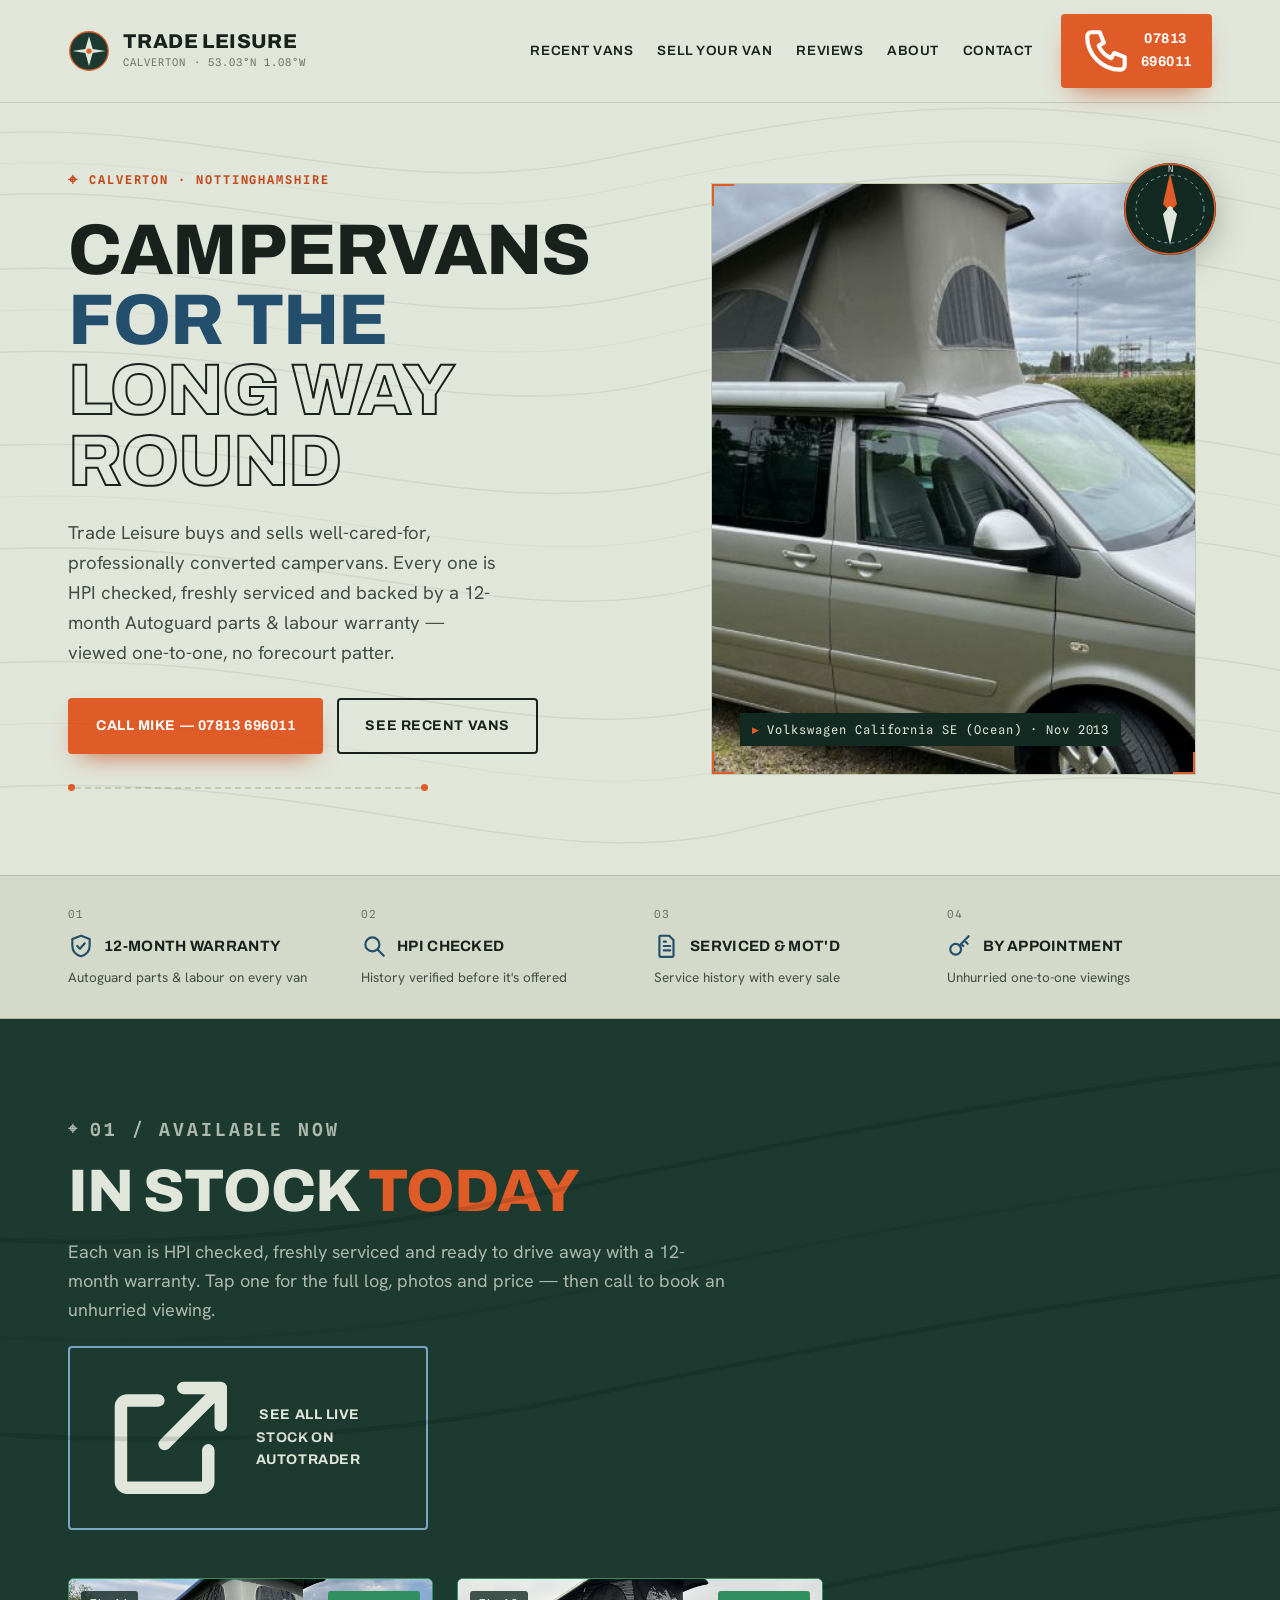
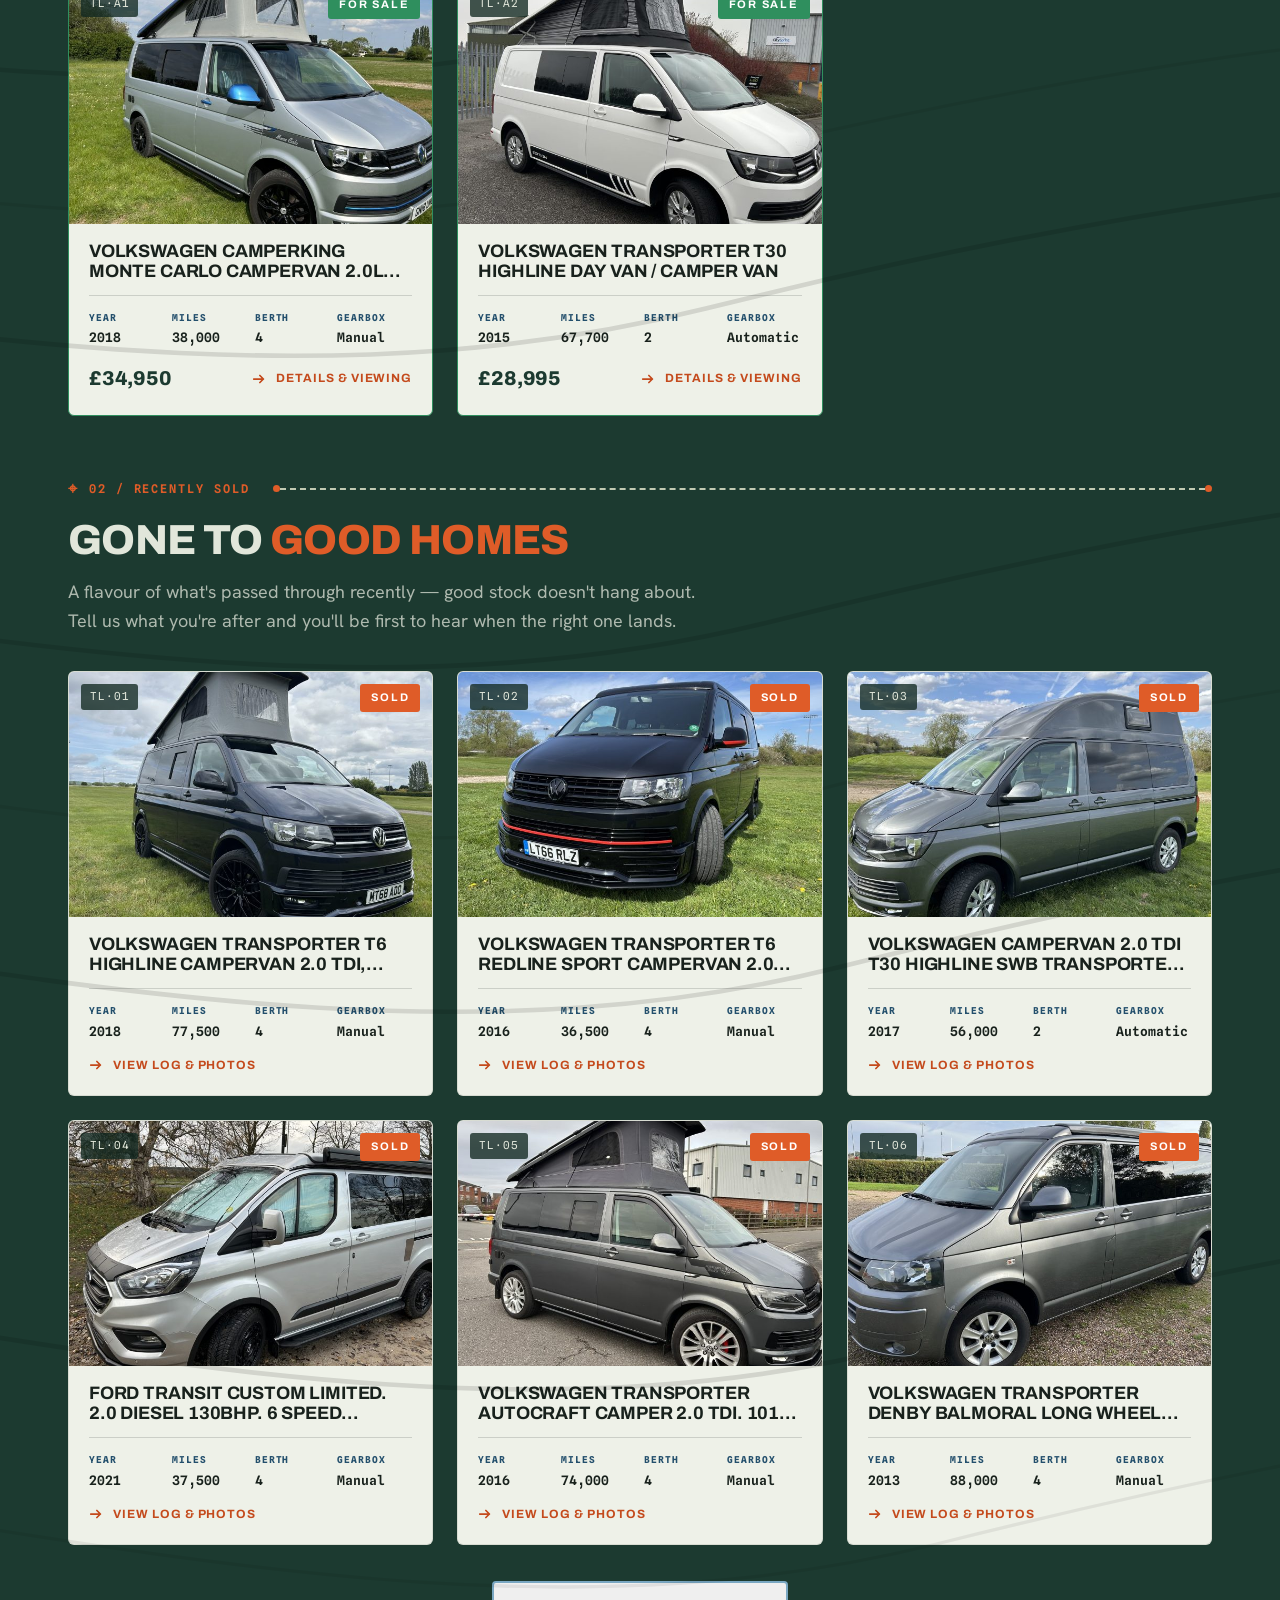
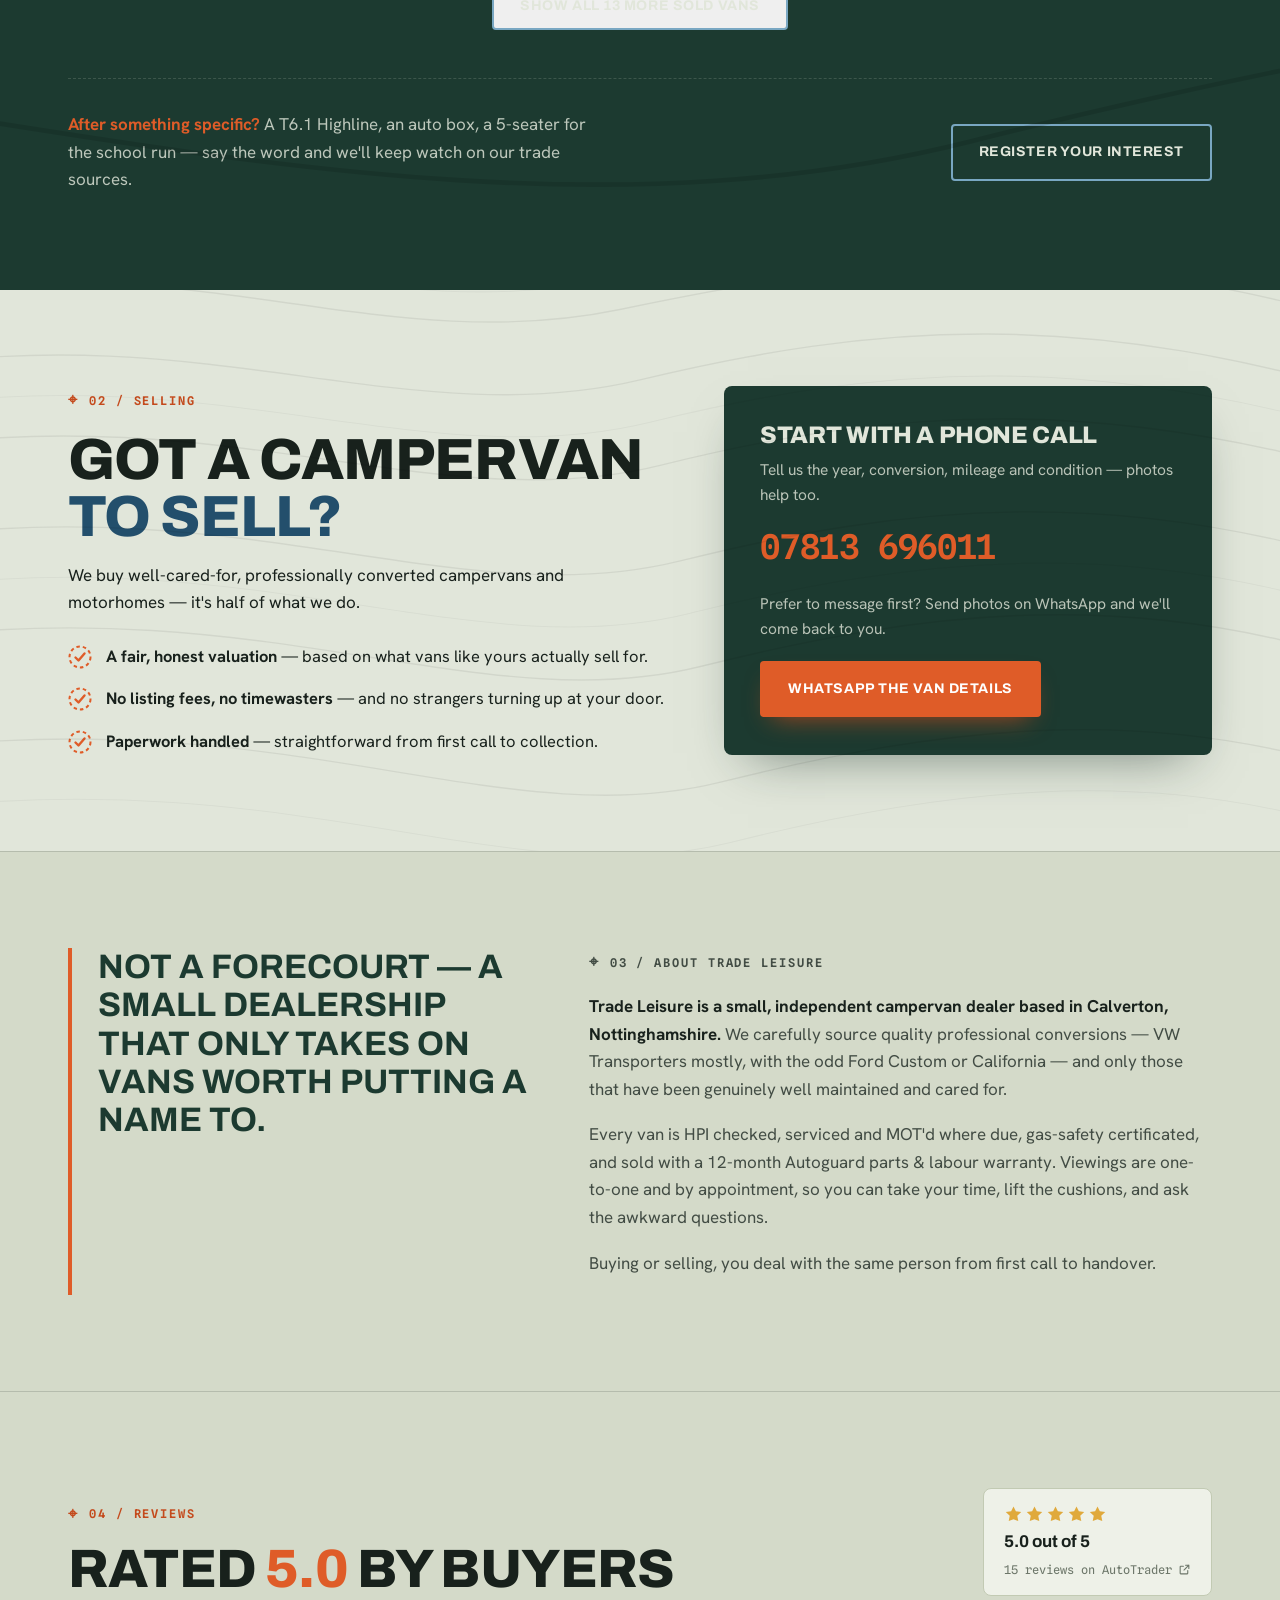
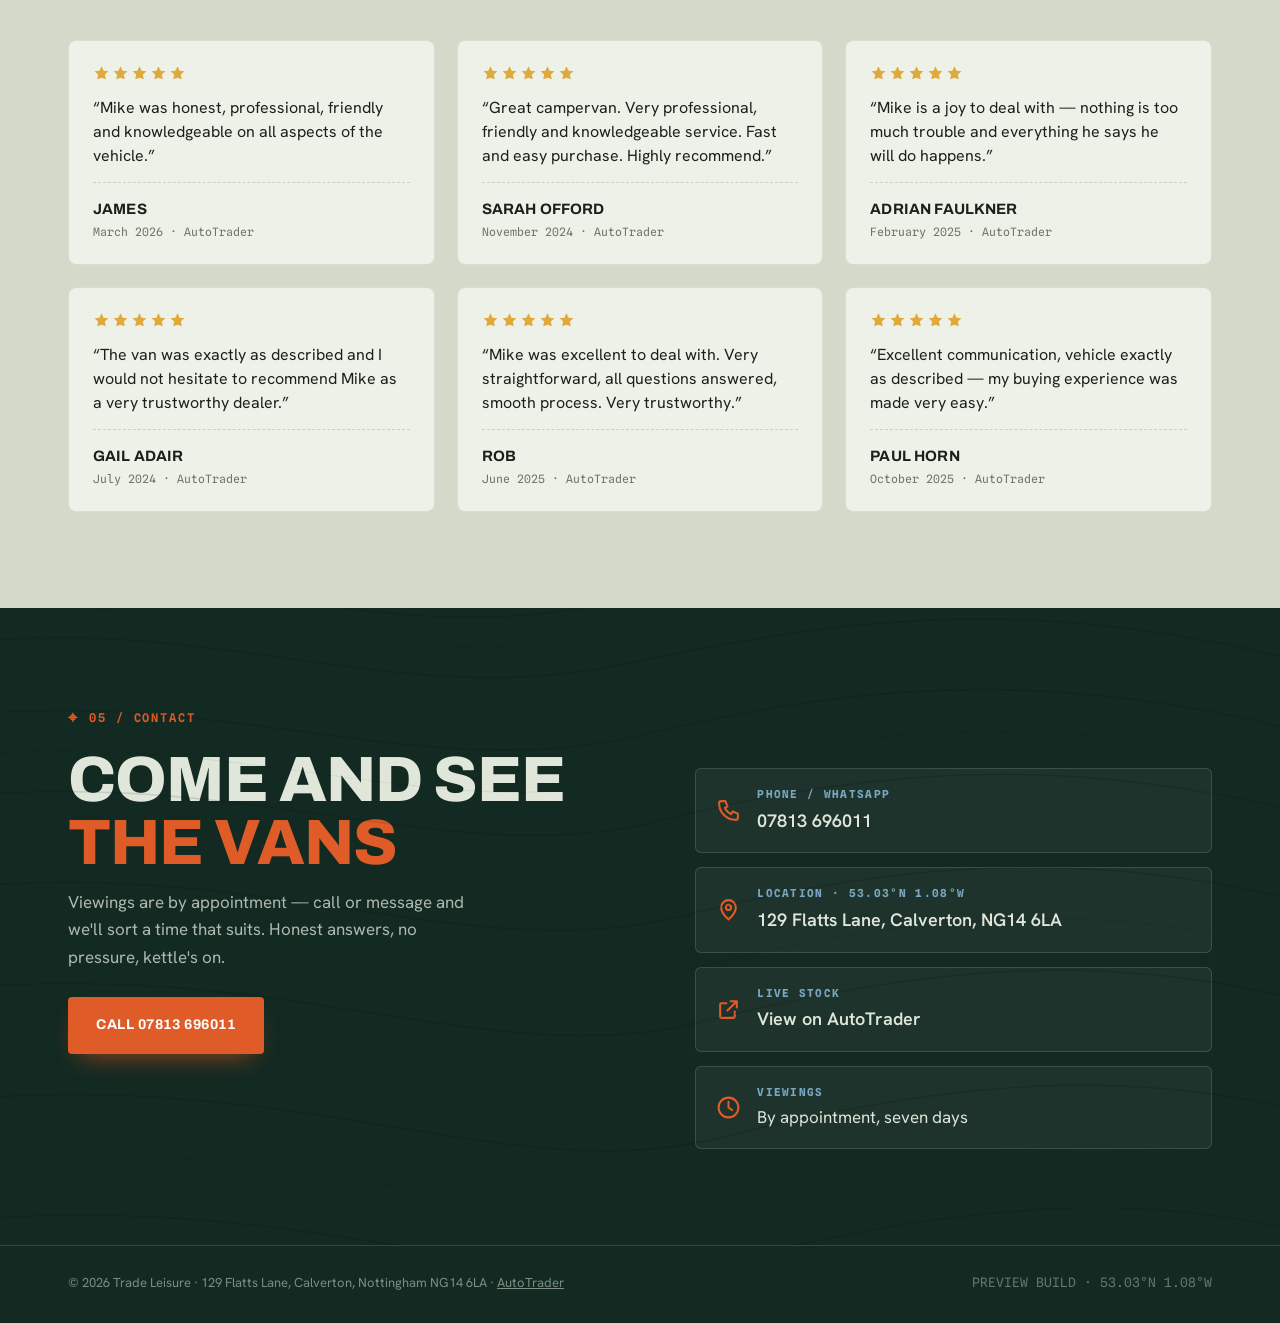
==== commit c166c276: "Add for-sale state, AutoTrader links, address + reviews - Inventory split into 'In stock today' (2 p" ====
--- a/site/index.html
+++ b/site/index.html
@@ -14,7 +14,7 @@
   <link rel="preconnect" href="https://fonts.gstatic.com" crossorigin>
   <link href="https://fonts.googleapis.com/css2?family=Archivo:wght@500;600;700;800&family=Hanken+Grotesk:wght@400;500;600;700&family=Spline+Sans+Mono:wght@400;500;600&display=swap" rel="stylesheet">
   <link rel="stylesheet" href="style.css">
-  <script type="application/ld+json">{"@context": "https://schema.org", "@graph": [{"@type": "AutoDealer", "@id": "https://trade-leisure.co.uk/#dealer", "name": "Trade Leisure", "description": "Quality pre-owned, professionally converted campervans for sale in Calverton, Nottinghamshire. Every van HPI checked, serviced and sold with a 12-month Autoguard warranty.", "telephone": "+447813696011", "url": "https://trade-leisure.co.uk", "address": {"@type": "PostalAddress", "addressLocality": "Calverton", "addressRegion": "Nottinghamshire", "addressCountry": "GB"}, "geo": {"@type": "GeoCoordinates", "latitude": 53.03, "longitude": -1.08}, "areaServed": ["Nottingham", "Nottinghamshire", "East Midlands", "United Kingdom"], "priceRange": "\u00a3\u00a3"}, {"@type": "ItemList", "name": "Recently sold campervans", "itemListElement": [{"@type": "ListItem", "position": 1, "item": {"@type": "Vehicle", "name": "Volkswagen Transporter T6 Highline Campervan 2.0 TDI, 102PS 5 Speed Manual, SWB, Euro 6", "description": "A stunning well-cared-for short wheelbase 4 berth campervan with 5 belted seats. Full camper spec' with a diesel night heater and solar panel. Serviced and ready to go! Professionally converted by Southcoast campers in 2022, low mileage having covered only 77,500 miles. Full service and MOT in December 2025. 12 months parts & labour warranty including breakdown cover. Starlight Metallic Blue, 5 Speed Manual gearbox, aircon, cruise control, rear parking sensors. Towbar, Solar panel, awning rail. Elevating roof with double bed board, double Kiravans passenger swivel seat, battery to battery charger, 230v electric hookup. Leisure batter, Isotherm fridge, 2 burner gas hob, stainless sink and tap. Under-vehicle water tank. Service history with cambelt and water pump changed in 2023 at 59,000 miles. Vehicle first registered in November 2018. HPI checked and gas safety test certificate. Full size spare wheel. Euro 6 Emissions class. ULEZ compliant. Fantastic value for a quality low mileage professional conversion. First to view will buy - Don't miss out!", "vehicleTransmission": "Manual", "fuelType": "Diesel", "modelDate": "2018", "manufacturer": "Volkswagen", "model": "T28 Transporter", "color": "Starlight Blue Metallic", "mileageFromOdometer": {"@type": "QuantitativeValue", "value": 77500, "unitCode": "SMI"}}}, {"@type": "ListItem", "position": 2, "item": {"@type": "Vehicle", "name": "Volkswagen Camperking Monte Carlo Campervan 2.0L Diesel Highline Euro 6", "description": "A stunning Camper King Montecarlo, 4\u2011berth layout, 5 belted seats. Covered only 38,000 miles meticulously maintained, comes with full service history, habitation check and a 12\u2011month parts & labour warranty including breakdown cover. HPI checked and clear. Serviced and ready to go! VW Transporter Highline specification with 5 Speed Manual gearbox, aircon, cruise control, rear parking sensors. Stylish and durable marine Striped upholstery, Elevating roof with double bed board and mattress, double Kiravans passenger swivel seat, battery to battery charger. 230v electric hookup. New Leisure battery. Webasto diesel night heater. Wind-out awning. Dometic fridge and 2 burner gas hob, stainless sink and tap. Under-vehicle water tank. Full service history, last serviced and habitation checked by Camperking February 2026 at 37,600 miles. Full size spare wheel. Euro 6 Emissions class. ULEZ compliant. Fantastic value for a quality low mileage Volkswagen Camperking Montecarlo. First to view will buy - Don't miss out!", "vehicleTransmission": "Manual", "fuelType": "Diesel", "modelDate": "2018", "manufacturer": "Camper King Monte Carlo", "model": "VW Transporter", "color": "Reflex Silver", "mileageFromOdometer": {"@type": "QuantitativeValue", "value": 38000, "unitCode": "SMI"}}}, {"@type": "ListItem", "position": 3, "item": {"@type": "Vehicle", "name": "Volkswagen Transporter T6 Redline Sport Campervan 2.0L TDI SWB 5 Speed Manual Euro 6", "description": "A stunning professionally converted low mileage Redline Sport Campervan. Covered only 36,500 miles. Premium quality Rib bed, Isofix, Webasto diesel night heater, 4 Berth 5 belted seats. Full service history. Sold with a 12 Months parts and labour warranty and gas safety certificate. 5 Speed Manual gearbox, aircon, cruise control, rear parking sensors. Elevating roof with double bed board, double Kiravans passenger swivel seat, battery to battery charger, 230v electric hookup. Leisure battery. Dometic fridge and 2 burner gas hob, stainless sink and tap. Under-vehicle water tank. Premium Rib rock and roll bed with Isofix. Full service history, last serviced at 36,500 miles. Cambelt and water pump replaced April 2026. Vehicle first registered in November 2016. Spare wheel. Euro 6 Emissions class. ULEZ compliant.Fantastic value for a quality low mileage Redline camper conversion. First to view will buy - Don't miss out! Please get in touch for more information. Viewings by appointment. Weekend viewings and evening phone calls welcome.", "vehicleTransmission": "Manual", "fuelType": "Diesel", "modelDate": "2016", "manufacturer": "Volkswagen", "model": "T28 Transporter", "color": "Deep Black Pearl", "mileageFromOdometer": {"@type": "QuantitativeValue", "value": 36500, "unitCode": "SMI"}}}, {"@type": "ListItem", "position": 4, "item": {"@type": "Vehicle", "name": "Volkswagen Campervan 2.0 TDI T30 Highline SWB Transporter | 5dr Diesel | DSG Auto | Euro 6 (150 ps)", "description": "A rare automatic 2 owner high-roof camper conversion - 2 berth with 4 belted seats. DSG Automatic gearbox. Diesel Heater. Flush toilet. Full Service history. A self contained professional camper conversion serviced and ready to go! 2 comfortable Reimo folding single beds, Eberspacher diesel heater, Thetford cassette toilet, Gas hob and sink. Driver and passenger swivel seats, battery to battery charger, 230v electric hookup. Leisure battery. Gas hob, stainless sink and tap. Full service history, last serviced in November 2025 at 55,700 miles. Cambelt and Auto gearbox oil changed in February 2026. Gas safety tested Feb 2026. 12 Months Autoguard warranty with breakdown cover. Full size spare wheel. Euro 6 Emissions class. ULEZ compliant. Fantastic value for a rare high-roof VW camper conversion. First to view will buy - Don't miss out!", "vehicleTransmission": "Automatic", "fuelType": "Diesel", "modelDate": "2017", "manufacturer": "Volkswagen", "model": "T30 Transporter", "color": "Metallic Indium Grey", "mileageFromOdometer": {"@type": "QuantitativeValue", "value": 56000, "unitCode": "SMI"}}}, {"@type": "ListItem", "position": 5, "item": {"@type": "Vehicle", "name": "Ford Transit Custom Limited. 2.0 Diesel 130BHP. 6 Speed Manual", "description": "A lovely Anglia Camper Conversions campervan, great specification - conversion carried out in January 2025. Fitted with all the essentials for luxury camping plus plenty of extras! A perfect daily driver ready for those spur-of-the-moment weekend escapes or full camping trips. Dometic 2 burner gas hob, sink and tap. Fridge. Autoterm Diesel heater, Swivel passenger seat with own table. RIB Altair rock n roll bed, NCAP certificated fitted with a slider mechanism creating some valuable extra space, Isofix seat belt points. Integral blinds all round. Skyline elevating roof with scenic canvas and double bed, Victron battery to battery charger, 230v electric hook-up. Leisure battery. Solar panel with Victron MPPT controller. External Gaslow LPG tank with BBQ point. Towbar. Euro 6 Emissions class. ULEZ compliant. Full service history, regular oil changes, last serviced 29.10.2025 at 37,008 miles. MOT until October 2026. Sold with a 12 Months Autoguard parts and labour warranty and gas safety certificate. Fantastic value for a quality, low mileage, high spec campervan conversion. Don't miss out Please get in touch for more information. Viewings by appointment. Weekend viewings and evening phone calls welcome.", "vehicleTransmission": "Manual", "fuelType": "Diesel", "modelDate": "2021", "manufacturer": "Anglia Campers", "model": "Ford Transit Custom", "color": "Silver Metallic", "mileageFromOdometer": {"@type": "QuantitativeValue", "value": 37500, "unitCode": "SMI"}}}, {"@type": "ListItem", "position": 6, "item": {"@type": "Vehicle", "name": "Volkswagen Transporter Autocraft Camper 2.0 TDI. 101 BHP Highline 5 Speed Manual Euro 6", "description": "A stylish Autocraft camper conversion. Fitted with all the essentials for luxury camping plus a few extras! Fully serviced, MOT October 2026. Sold with a 12 Months Autoguard parts and labour warranty and gas safety certificate. Webasto diesel night heater, wind-out Fiamma awning. Towbar. 4 Berth 5 belted seats. 5 Speed Manual gearbox, aircon, cruise control, front and rear parking sensors. Elevating roof with double bed board, double Kiravans passenger swivel seat, battery to battery charger, 230v electric hookup. Leisure battery. Fabworx Rock-n-Roll bed. Dometic fridge and 2 burner gas hob, stainless sink and tap. Under-vehicle water tank. Cold water shower point. Full service history, last serviced in October 2025 at 73,000 miles. Vehicle first registered in November 2016. Full size spare wheel. Euro 6 Emissions class. ULEZ compliant.", "vehicleTransmission": "Manual", "fuelType": "Diesel", "modelDate": "2016", "manufacturer": "Volkswagen", "model": "T28 Transporter", "color": "Metallic Indium Grey", "mileageFromOdometer": {"@type": "QuantitativeValue", "value": 74000, "unitCode": "SMI"}}}, {"@type": "ListItem", "position": 7, "item": {"@type": "Vehicle", "name": "Volkswagen Transporter Denby Balmoral Long Wheel Base T28 2.0L TDI Campervan", "description": "A fantastic first campervan offering great value for money. A rare long wheel base Denby Balmoral camper conversion. 2013 registered. Same owner for the last 10 Years, much loved and well cared for, in excellent condition. 4 Berth 5 belted seats. A perfect daily driver ready for those spur-of-the-moment weekend escapes or full camping trips. 5 Speed Manual gearbox, aircon, cruise control, reverse parking sensors and camera. Long wheel base providing 40cm of extra living space and storage. Ideal for families and extra kit. Upgraded to a Titan Mid-Mount Rock n Roll bed - with M1 test certificate. Part Leather and Alcantara Upholstery on all seating. Elevating roof with double bed board, double Kiravans passenger swivel seat, battery to battery charger, 230v electric hookup. Leisure battery. Dometic fridge and 2 burner gas hob, stainless sink and tap. Under-vehicle water tank. Awning rail for easy driveaway awning attachment. Meticulously maintained, last serviced at 86,860 miles, cambelt and water pump changed at 67,000. Mot Feb 2026. Full size spare wheel, 40+ MPG. Ulez Euro 5. Brake discs and pads replaced front and back. 8 Oil change services and plenty of receipts. Sold with a gas safety certificate and 12 Months Autoguard parts and labour warranty included in the price. Fantastic value for a quality Denby Conversion. Don't miss out. First to View will buy this stunner!", "vehicleTransmission": "Manual", "fuelType": "Diesel", "modelDate": "2013", "manufacturer": "Denby Balmoral", "model": "T28 Transporter", "color": "Natural Grey Metallic", "mileageFromOdometer": {"@type": "QuantitativeValue", "value": 88000, "unitCode": "SMI"}}}, {"@type": "ListItem", "position": 8, "item": {"@type": "Vehicle", "name": "Trek RV Infinity Luxury Volkswagen Campervan. Highline 2.0 TDI Euro 6. 150PS", "description": "This is no ordinary camper conversion. The main features are listed below but viewing is recommended to fully appreciate this camper. A Luxury Trek RV infinity camper conversion, check out the \"Trek RV\" website. The build sheet can be viewed in the photos (there were a few option changes and upgrades). Fitted with all the standard equipment, Dometic fridge, sink and 2 burner hob. LED lighting, passenger double swivel seat, 240v hook-up... Premium quality Reimo elevating roof with scenic canvas, bed and mattress. Reimo 3000 3-seater bed on sliding rail system. Webasto combined diesel heating / Hot water. Autocalf leather upholstery, double swivel passenger seat, 6 belted seats. Gastore external LPG tank with BBQ point. Hot water shower point. Underbody fresh water tank. Awning rail fitted for easy driveaway awning attachment. Antique walnut Altro flooring. High quality Trek rv Infinity furniture, manufactured in-house. Loc8 integrated sliding door-mounted table pod. Fully lined and insulated. Volkswagen Transporter Highline 2.0 TDI 150PS 6 Speed Manual S/S. A powerful 150PS engine with 6 Speed manual gearbox, 40+ MPG. Ulez Euro 6. Cab aircon, cruise control, reverse parking sensors and camera... Service history. Sold with a new full service, 12 Months Autoguard parts and labour warranty and new MOT. Please get in touch for more information. Viewings by appointment 7 days a week.", "vehicleTransmission": "Manual", "fuelType": "Diesel", "modelDate": "2017", "manufacturer": "Volkswagen", "model": "T28 Transporter", "color": "Acapulco Metallic Blue", "mileageFromOdometer": {"@type": "QuantitativeValue", "value": 57000, "unitCode": "SMI"}}}, {"@type": "ListItem", "position": 9, "item": {"@type": "Vehicle", "name": "Volkswagen Transporter T30 Highline LWB Campervan 138 bhp 6 Speed Manual", "description": "This Camper is a bit special, well cared for and in fantastic condition inside and out. A powerful 138 BHP 2.0L diesel. 40+ miles per gallon. Long wheel base providing 40cm of extra living space and storage. Suspension upgrade - lowered on Bilstein Komfort coilovers, producing a smooth car like driving experience. Full length Austops pop-top roof with XL roof bed 2.1 metres in length. Comprehensive service and maintenance history with receipts. Cambelt changed at 63,000 miles. Cruise Control, Air-con, Westfalia removable tow bar. Alpine Halo 9 infotainment upgrade with Bluetooth, sat nav, Carplay and reversing camera. Dashcam and Wifi. CAMPER SPECIFICATION: Full length Austops Pop-Up Roof. Passenger swivel seat. Hammond Rock and Roll bed. On board fresh water tank. Lockable Safe. Propex LPG night heater with digital controller. Leisure battery and 240V campsite hook-up, 2 x 240 3 pin sockets. 180W Solar panel, providing days of off grid camping, with Victron MPPT controller. Battery To battery charger. Dometic fridge, sink, Tap and 2 Burner Hob Touch LED lighting. Sold with a new MOT and Gas Safety Certificate. 12 Months Autoguard parts and labour Warranty included. First to view will buy! Call Now To Arrange A Viewing.", "vehicleTransmission": "Manual", "fuelType": "Diesel", "modelDate": "Apr 2013", "manufacturer": "Volkswagen", "model": "Transporter", "color": "Reflex Silver", "mileageFromOdometer": {"@type": "QuantitativeValue", "value": 688000, "unitCode": "SMI"}}}, {"@type": "ListItem", "position": 10, "item": {"@type": "Vehicle", "name": "Camper King Black Edition 2.0L Highline TDI Euro 6. 150PS", "description": "Volkswagen Camper King T28 Euro 6 Highline \"Black Edition\". A rare Camper King Black Edition conversion. Very well cared for. Pre-registered by the VW dealer, same owner since December 2016 (93 miles). Stunning Bamboo Garden Green. Only 51,700 miles. Comes with a Full Service history with receipts. Full service and MOT completed in May 2025. A high specification 150 PS Highline. 6 Speed manual gear box. Euro 6 Emissions. Heated windscreen. Electric folding and heated mirrors, 2 x swivel and height adjustable captains seats. Electric lumbar support seat backs. Cruise control. A perfect daily driver ready for those spur-of-the-moment weekend escapes or full camping trips. Great Camper King layout with all the essentials and a few extras. Fitted with an awning multirail with Vango Driveaway awning included. Aircon, Cruise control, 6 Speed Manual gearbox, Reverse parking sensors, Multifunction steering wheel. Full size spare wheel, Service History, 40+ MPG. 20\" Alloy wheels. 4 berth, 4 belted seats, Rock n Roll bed. Elevating roof with double bed board, Battery to Battery charger, Electric heater, Dual captains swivel seats, 230v Electric hookup. Fridge, 2 burner gas hob, Stainless sink and tap, Plenty of storage space. Sold with a 12 Month Autoguard parts and labour warranty. MOT May 2026.", "vehicleTransmission": "Manual", "fuelType": "Diesel", "modelDate": "2016", "manufacturer": "Volkswagen", "model": "T28 Transporter", "color": "Bamboo Garden Green", "mileageFromOdometer": {"@type": "QuantitativeValue", "value": 51700, "unitCode": "SMI"}}}, {"@type": "ListItem", "position": 11, "item": {"@type": "Vehicle", "name": "Volkswagen Transporter Denby Balmoral T28 2.0L TDI Campervan", "description": "A Denby Balmoral camper conversion in exceptional condition. Only 26,400 miles with a Full Service history. Same owner for the last 8 Years. Meticulously maintained. 8 Oil change services. Only occasionally used as a campervan and was garaged when not in use. New cambelt, water pump and MOT at point of sale. 12 Months Autoguard parts and labour warranty included. A perfect daily driver ready for those spur-of-the-moment weekend escapes or full camping trips. 5 Speed Manual gearbox, Aircon, Cruise control, Reverse parking sensors. Full size spare wheel, Service History, 40+ MPG. 18\" Alloy wheels. Ulez Euro 5 4 berth, 5 belted seats, Rock n Roll bed. Elevating roof with double bed board, Battery to Battery charger Night heater, Double Kiravans passenger swivel seat, 230v Electric hookup. Dometic Fridge and 2 burner gas hob, Stainless sink and tap, Plenty of storage space. Brand new 115AH Leisure battery.", "vehicleTransmission": "Manual", "fuelType": "Diesel", "modelDate": "2015", "manufacturer": "Denby Balmoral", "model": "T28 Transporter", "color": "Reflex Silver", "mileageFromOdometer": {"@type": "QuantitativeValue", "value": 26400, "unitCode": "SMI"}}}, {"@type": "ListItem", "position": 12, "item": {"@type": "Vehicle", "name": "Volkswagen Transporter T28 150PS 2.0L TDI Campervan", "description": "A stunning professional camper conversion by West Coast Campers. Only 62,000 miles, Full VW Service history. A perfect daily driver ready for those spur-of-the-moment weekend escapes or full camping trips. Great camper specification with all the essentials and a few extras. Vango Driveaway awning included Professional Conversion, Ulez Euro 6, 6 Speed Manual gearbox Aircon, Cruise control, Reverse parking sensors, Multifunction steering wheel Full size spare wheel, Tow Bar. Service History, 40+ MPG. 20\" Alloy wheels 4 berth, 5 belted seats, Rock n Roll bed Elevating roof with double bed board. Battery to Battery charger, Diesel night heater. Double MS Craft passenger swivel seat, 230v Electric hook up. Dometic Fridge and 2 burner gas hob, Stainless sink and tap. Plenty of storage space. Sold with a 12 Month Autoguard parts and labour warranty. MOT March 2026.", "vehicleTransmission": "Manual", "fuelType": "Diesel", "modelDate": "2017", "manufacturer": "Volkswagen", "model": "T28 Transporter", "color": "Cherry Red", "mileageFromOdometer": {"@type": "QuantitativeValue", "value": 62000, "unitCode": "SMI"}}}, {"@type": "ListItem", "position": 13, "item": {"@type": "Vehicle", "name": "Volkswagen Transporter T30 Highline Day Van / Camper Van", "description": "A Stunning versatile family vehicle / Day Van / 2 Berth Camper which could easily be converted into a full campervan. First registered November 2015. Powerful 2.0L Bi-Turbo 180 BHP, Euro 5. 5 seats Kombi / Day-Van. 7 Speed DSG Automatic gearbox. Premium Skyline pop-top roof with scenic canvas. Sleeps 2. Fully lined and fitted with touch sensitive LED lights, 12v socket and Usb point. Eberspacher diesel night heater Leisure battery with B2B charger. 240 volt EHU campsite hook-up. 2 x Front swivel seats. Awning rail for use with a drive-away awning. Service history. Towbar. Air conditioning. Isofix seats. Cruise control. Heated front seats. Sold with a 12 Month Autoguard parts and labour warranty.", "vehicleTransmission": "Automatic", "fuelType": "Diesel", "modelDate": "2015", "manufacturer": "Volkswagen", "model": "T30 Transporter", "color": "Solid White", "mileageFromOdometer": {"@type": "QuantitativeValue", "value": 67700, "unitCode": "SMI"}}}, {"@type": "ListItem", "position": 14, "item": {"@type": "Vehicle", "name": "Volkswagen Trendline Camper King Monte Carlo Campervan Petrol", "description": "VW T28 Transporter Trendline Camper King Monte Carlo Conversion - 150PS TSI PETROL. ULEZ Euro 6. A rare 2.0L TSI Petrol Engine - 150PS. 6 Speed Manual. Aircon', cruise control, reversing sensors, electric folding mirrors. A Pristine lightly used Camper King Monte Carlo conversion. Sleeps 4. Recently fitted with a Thule wind-out awning rail. Inflatable Leisurewize Gemini 320 driveaway awning included (only used once). Cruise control, rear parking sensors, aircon, electric folding mirrors. Bluetooth. 17 inch VW Devonport alloy wheels. VW branded faux leather/suede upholstery Pop up roof with adult rated upper bed system and mattress. 3/4 rock n roll bed with storage. Double front passenger Kiravans swivel seat. Dometic Combi sink and double hob. Gas Grill. 50 litre vitrifrigo fridge/freezer. Sliding table + extra table for passenger seat. Internal touch LED lighting system. Power management system 12v and 240v. Onboard water tank. Water gauge and battery level indicators. Double 240 volt socket. Wireless phone charger pad and usb points. 230v campsite hook-up cable. 100ah leisure battery. Sterling B2B smart charger. Gas locker with new campingaz R907 cylinder. Full size spare wheel. 12 months Autoguard Parts and Labour Warranty.", "vehicleTransmission": "Manual", "fuelType": "Petrol", "modelDate": "2019", "manufacturer": "Camper King Monte Carlo", "model": "VW Transporter", "color": "Metallic Indium Grey", "mileageFromOdometer": {"@type": "QuantitativeValue", "value": 35000, "unitCode": "SMI"}}}, {"@type": "ListItem", "position": 15, "item": {"@type": "Vehicle", "name": "Volkswagen Transporter T28 Campervan", "description": "Don't miss out on this lovely low mileage Campaway campervan conversion. Only travelled 10,900 miles from new, still has that \"brand new feel\". A quality Camper Conversion from Journey Conversions. Base Van: VW Transporter T28 T6.1 Startline 2.0 Diesel TDI, 108 bhp Ulez Euro 6. 5 Speed Manual gearbox, Aircon, Cruise control, Reversing camera and parking sensors. Multifunction steering wheel, Full size spare wheel. Security deadloacks fitted to all doors. Service History. 40+ MPG. Camper Conversion: Stunning pale green cabinets with contrasting leatherette and suede upholstery. 4 Berth, Fabworx Rock n Roll bed, Elevating roof with double bed and mattress. Solar panel, Sterling Battery to Battery charger, Propex Night Heater. Passenger and driver swivel seats. 230v Electric hookup, Dometic Fridge and 2 burner Gas Hob, Microwave oven, Stainless sink and tap. Underslung fresh water tank, Awning rail. Plenty of storage space. Sleeps 4. Sold with a 12 months parts and labour Autoguard Warranty and Gas Safety Certificate. Please Call Now To arrange a viewing.", "vehicleTransmission": "Manual", "fuelType": "Diesel", "modelDate": "2021", "manufacturer": "Volkswagen", "model": "T28 Transporter", "color": "Pure Grey", "mileageFromOdometer": {"@type": "QuantitativeValue", "value": 10900, "unitCode": "SMI"}}}, {"@type": "ListItem", "position": 16, "item": {"@type": "Vehicle", "name": "Volkswagen Transporter T32 Highline Day Van / Camper Van", "description": "A Stunning versatile family vehicle / Day Van / 2 Berth Camper which could easily be converted into a full campervan. Powerful 2.0L Bi-Turbo 201 BHP, Euro 6 Ulez compliant. 5 seats Kombi / Day-Van. 6 Speed manual gearbox. Oryx White Pearl effect paint. Premium SCA 194 high-elevating roof in pristine condition, scenic canvas, double slatted bedboard and comfy mattress (Over \u00a35,000.00 new!). Sleeps 2. Fully lined and fitted with touch sensitive LED lights, 12v socket and Usb point. Leisure battery with B2B charger. Front swivel seat. Awning rail for use with a drive-away awning. Full service history. 2 side doors. Westfalia towbar. Air conditioning. Isofix. LED lights front and rear - Cruise control - Front and rear parking sensors. Rear view camera. Discover media infotainment system, Sat Nav and App connect. Heated front seats. Heated windscreen - 18\" Sportline alloy wheels. Sold with a 12 Month Autoguard parts and labour warranty.", "vehicleTransmission": "Manual", "fuelType": "Diesel", "modelDate": "2018", "manufacturer": "Volkswagen", "model": "T32 Transporter", "color": "Oryx Pearl White", "mileageFromOdometer": {"@type": "QuantitativeValue", "value": 60700, "unitCode": "SMI"}}}, {"@type": "ListItem", "position": 17, "item": {"@type": "Vehicle", "name": "Volkswagen T32 Transporter Campervan", "description": "A well cared for and maintained Volkswagen Transporter T32 camper conversion. 138 bhp with 6 speed manual gearbox. Full service history, cambelt last changed at 89,000 miles. Last serviced at 102,510 miles. MOT until Jan 2025. Upgraded to leather S3 Captains seats. Aircon. CarPlay. Westfalia removable towbar. Drives perfectly. Lowered springs providing a smooth ride and excellent handling on 20 inch Sportline alloy wheels. Converted in 2022, very lightly used. Austops pop up roof with scenic canvas and memory foam mattress. Dometic sink and tap, 2 burner gas hob. Dometic fridge. Gas Locker. Leisure Battery with split charger. Sargent power management system, 240 volt campsite hookup, 2 x 240v 3 pin plug sockets. Quality 2 seater Rib bed on a slide rail providing some extra space when needed. Passenger swivel seat. Fiamma awning rail. Safe box for valuables. An all round lovely camper. First to view will buy this stunner. Call now to arrange a viewing.", "vehicleTransmission": "Manual", "fuelType": "Diesel", "modelDate": "July 2015", "manufacturer": "Volkswagen", "model": "T32 Transporter", "color": "Yellow", "mileageFromOdometer": {"@type": "QuantitativeValue", "value": 104100, "unitCode": "SMI"}}}, {"@type": "ListItem", "position": 18, "item": {"@type": "Vehicle", "name": "Volkswagen T6 Transporter LWB Campervan", "description": "This Camper is a bit special - Extra Wide Rib Bed - 6 Belted Seats... A Stunning Low Mileage High Specification VW T6 Highline Transporter Long Wheel Base Buspoke Campervan Conversion Registered As A Motorcaravan In 2017 2.0L TDI S/S BMT 6 Speed 138 BHP Manual Cruise Control... Parking Sensors... Auto Headlights... A/C... 6 Belted Seats Lowered on a Bilstein Coil Over Spring System Creating A Superb Driving Experience CAMPER SPEC Quality Skyline Pop-Up Roof Kiravans Double Swivel Seat 2 x Tables 130cm Extra Wide Top-Of-The- Range RIB Bed With Forward And Backwards Adjustment 15 Litre Gastore Under-Slung LPG Tank With BBQ point Under mounted Fresh Water Tank Propex LPG Heater Leisure Battery and 240V Campsite Hookup 100W Solar Panel Ring Battery To Battery Smart Charger Dometic Fridge, Sink, Tap And 2 Burner Hob LED And Strip Lighting and Plenty Of Storage Recently Serviced And MOT'd - Full Service History - Gas Safety Certificate 12 Months Autoguard Warranty. Please Call Now To Arrange A Viewing.", "vehicleTransmission": "Manual", "fuelType": "Diesel", "modelDate": "Jun 2016", "manufacturer": "Volkswagen", "model": "Volkswagen Transporter", "color": "Reflex Silver", "mileageFromOdometer": {"@type": "QuantitativeValue", "value": 37250, "unitCode": "SMI"}}}, {"@type": "ListItem", "position": 19, "item": {"@type": "Vehicle", "name": "Volkswagen California SE (Ocean) Campervan", "description": "A Stunning low mileage VW T5.1 California SE factory campervan (Renamed Ocean in 2015). 138 BHP 2.0 TDI. 6 speed manual gearbox. First registered Nov 2013. On the road April 2014. 4 seat belts. Sleeps 4. Electric pop-top roof. Heated front seats. Parking sensors front and rear. Sat Nav. Cruise control. A/C. Night heater. Integral blinds. Awning. Camping chairs and table. Full service history. Oil change service June 2024. New MOT until June 2025. Cambelt changed at 50,000 miles 12 Months Autoguard warranty. View Autotrader listing here https://www.autotrader.co.uk/motorhome-details/202406020321469 Please call to arrange a viewing and test drive.", "vehicleTransmission": "Manual", "fuelType": "Diesel", "modelDate": "Nov 2013", "manufacturer": "Volkswagen", "model": "California SE (Ocean)", "color": "Sand Biege Metallic", "mileageFromOdometer": {"@type": "QuantitativeValue", "value": 62000, "unitCode": "SMI"}}}, {"@type": "ListItem", "position": 20, "item": {"@type": "Vehicle", "name": "VW Camper King Monte Carlo 2015", "description": "Volkswagen Transporter T30 Highline T5.1 - 2.0L TDI (102ps) Camper King Camper Van Conversion. A Pristine Camper King Monte Carlo conversion. Sleeps 4. Converted in November 2021. Covered only 3000 miles since conversion, 1000 of those by me last month! Full VW main dealer service history. Last major service 47,000 miles. Cambelt changed at 35,000K Cruise control, rear parking sensors, aircon, electric mirrors. 17 inch VW alloy wheels. Full Camper King Monte Carlo Spec. Webasto Diesel Heater. Stunning branded VW leatherette upholstery - very comfortable. Pop top roof with adult rated upper bed system and mattress. Rock n roll bed with storage cupboards. Captains driver seat, front passenger swivel seat, both with arm rests. Combi sink and double hob unit. Gas Grill. 50 litre Vertifrigo fridge/freezer unit. Sliding table + extra table for passenger seat. Internal touch LED lighting system. Power management system 12v and 240v. Onboard water tank. Water gauge and battery level indicators. Double 240 volt socket. Wireless phone charger pad and usb points. 230v campsite hook-up cable.", "vehicleTransmission": "Manual", "fuelType": "Diesel", "modelDate": "2015", "manufacturer": "Camper King Monte Carlo", "model": "VW Transporter", "color": "Deep Black Pearl", "mileageFromOdometer": {"@type": "QuantitativeValue", "value": 50000, "unitCode": "SMI"}}}, {"@type": "ListItem", "position": 21, "item": {"@type": "Vehicle", "name": "VW 2018 Transporter Edition Campervan", "description": "VW\u00a0 Transporter Highline Edition 2.0 TDI Campervan Conversion &nbsp;", "vehicleTransmission": "Manual", "fuelType": "Diesel", "modelDate": "2018", "manufacturer": "VW Transporter Edition", "model": "Highline", "color": "Yellow", "mileageFromOdometer": {"@type": "QuantitativeValue", "value": 12500, "unitCode": "SMI"}}}]}]}</script>
+  <script type="application/ld+json">{"@context": "https://schema.org", "@graph": [{"@type": "AutoDealer", "@id": "https://trade-leisure.co.uk/#dealer", "name": "Trade Leisure", "description": "Quality pre-owned, professionally converted campervans for sale in Calverton, Nottinghamshire. Every van HPI checked, serviced and sold with a 12-month Autoguard warranty.", "telephone": "+447813696011", "url": "https://trade-leisure.co.uk", "address": {"@type": "PostalAddress", "streetAddress": "129 Flatts Lane", "addressLocality": "Calverton", "addressRegion": "Nottinghamshire", "postalCode": "NG14 6LA", "addressCountry": "GB"}, "geo": {"@type": "GeoCoordinates", "latitude": 53.03, "longitude": -1.08}, "areaServed": ["Nottingham", "Nottinghamshire", "East Midlands", "United Kingdom"], "sameAs": ["https://www.autotrader.co.uk/dealers/nottinghamshire/nottingham/trade-leisure-10043108"], "priceRange": "\u00a3\u00a3", "aggregateRating": {"@type": "AggregateRating", "ratingValue": "5.0", "reviewCount": 15, "bestRating": "5"}, "review": [{"@type": "Review", "author": {"@type": "Person", "name": "James"}, "datePublished": "2026-03-10", "reviewRating": {"@type": "Rating", "ratingValue": "5", "bestRating": "5"}, "reviewBody": "Mike was honest, professional, friendly and knowledgeable on all aspects of the vehicle."}, {"@type": "Review", "author": {"@type": "Person", "name": "Sarah Offord"}, "datePublished": "2024-11-16", "reviewRating": {"@type": "Rating", "ratingValue": "5", "bestRating": "5"}, "reviewBody": "Great campervan. Very professional, friendly and knowledgeable service. Fast and easy purchase. Highly recommend."}, {"@type": "Review", "author": {"@type": "Person", "name": "Adrian Faulkner"}, "datePublished": "2025-02-02", "reviewRating": {"@type": "Rating", "ratingValue": "5", "bestRating": "5"}, "reviewBody": "Mike is a joy to deal with \u2014 nothing is too much trouble and everything he says he will do happens."}, {"@type": "Review", "author": {"@type": "Person", "name": "Gail Adair"}, "datePublished": "2024-07-10", "reviewRating": {"@type": "Rating", "ratingValue": "5", "bestRating": "5"}, "reviewBody": "The van was exactly as described and I would not hesitate to recommend Mike as a very trustworthy dealer."}, {"@type": "Review", "author": {"@type": "Person", "name": "Rob"}, "datePublished": "2025-06-28", "reviewRating": {"@type": "Rating", "ratingValue": "5", "bestRating": "5"}, "reviewBody": "Mike was excellent to deal with. Very straightforward, all questions answered, smooth process. Very trustworthy."}, {"@type": "Review", "author": {"@type": "Person", "name": "Paul Horn"}, "datePublished": "2025-10-15", "reviewRating": {"@type": "Rating", "ratingValue": "5", "bestRating": "5"}, "reviewBody": "Excellent communication, vehicle exactly as described \u2014 my buying experience was made very easy."}]}, {"@type": "ItemList", "name": "Recently sold campervans", "itemListElement": [{"@type": "ListItem", "position": 1, "item": {"@type": "Vehicle", "name": "Volkswagen Transporter T6 Highline Campervan 2.0 TDI, 102PS 5 Speed Manual, SWB, Euro 6", "description": "A stunning well-cared-for short wheelbase 4 berth campervan with 5 belted seats. Full camper spec' with a diesel night heater and solar panel. Serviced and ready to go! Professionally converted by Southcoast campers in 2022, low mileage having covered only 77,500 miles. Full service and MOT in December 2025. 12 months parts & labour warranty including breakdown cover. Starlight Metallic Blue, 5 Speed Manual gearbox, aircon, cruise control, rear parking sensors. Towbar, Solar panel, awning rail. Elevating roof with double bed board, double Kiravans passenger swivel seat, battery to battery charger, 230v electric hookup. Leisure batter, Isotherm fridge, 2 burner gas hob, stainless sink and tap. Under-vehicle water tank. Service history with cambelt and water pump changed in 2023 at 59,000 miles. Vehicle first registered in November 2018. HPI checked and gas safety test certificate. Full size spare wheel. Euro 6 Emissions class. ULEZ compliant. Fantastic value for a quality low mileage professional conversion. First to view will buy - Don't miss out!", "vehicleTransmission": "Manual", "fuelType": "Diesel", "modelDate": "2018", "manufacturer": "Volkswagen", "model": "T28 Transporter", "color": "Starlight Blue Metallic", "mileageFromOdometer": {"@type": "QuantitativeValue", "value": 77500, "unitCode": "SMI"}}}, {"@type": "ListItem", "position": 2, "item": {"@type": "Vehicle", "name": "Volkswagen Camperking Monte Carlo Campervan 2.0L Diesel Highline Euro 6", "description": "A stunning Camper King Montecarlo, 4\u2011berth layout, 5 belted seats. Covered only 38,000 miles meticulously maintained, comes with full service history, habitation check and a 12\u2011month parts & labour warranty including breakdown cover. HPI checked and clear. Serviced and ready to go! VW Transporter Highline specification with 5 Speed Manual gearbox, aircon, cruise control, rear parking sensors. Stylish and durable marine Striped upholstery, Elevating roof with double bed board and mattress, double Kiravans passenger swivel seat, battery to battery charger. 230v electric hookup. New Leisure battery. Webasto diesel night heater. Wind-out awning. Dometic fridge and 2 burner gas hob, stainless sink and tap. Under-vehicle water tank. Full service history, last serviced and habitation checked by Camperking February 2026 at 37,600 miles. Full size spare wheel. Euro 6 Emissions class. ULEZ compliant. Fantastic value for a quality low mileage Volkswagen Camperking Montecarlo. First to view will buy - Don't miss out!", "vehicleTransmission": "Manual", "fuelType": "Diesel", "modelDate": "2018", "manufacturer": "Camper King Monte Carlo", "model": "VW Transporter", "color": "Reflex Silver", "mileageFromOdometer": {"@type": "QuantitativeValue", "value": 38000, "unitCode": "SMI"}}}, {"@type": "ListItem", "position": 3, "item": {"@type": "Vehicle", "name": "Volkswagen Transporter T6 Redline Sport Campervan 2.0L TDI SWB 5 Speed Manual Euro 6", "description": "A stunning professionally converted low mileage Redline Sport Campervan. Covered only 36,500 miles. Premium quality Rib bed, Isofix, Webasto diesel night heater, 4 Berth 5 belted seats. Full service history. Sold with a 12 Months parts and labour warranty and gas safety certificate. 5 Speed Manual gearbox, aircon, cruise control, rear parking sensors. Elevating roof with double bed board, double Kiravans passenger swivel seat, battery to battery charger, 230v electric hookup. Leisure battery. Dometic fridge and 2 burner gas hob, stainless sink and tap. Under-vehicle water tank. Premium Rib rock and roll bed with Isofix. Full service history, last serviced at 36,500 miles. Cambelt and water pump replaced April 2026. Vehicle first registered in November 2016. Spare wheel. Euro 6 Emissions class. ULEZ compliant.Fantastic value for a quality low mileage Redline camper conversion. First to view will buy - Don't miss out! Please get in touch for more information. Viewings by appointment. Weekend viewings and evening phone calls welcome.", "vehicleTransmission": "Manual", "fuelType": "Diesel", "modelDate": "2016", "manufacturer": "Volkswagen", "model": "T28 Transporter", "color": "Deep Black Pearl", "mileageFromOdometer": {"@type": "QuantitativeValue", "value": 36500, "unitCode": "SMI"}}}, {"@type": "ListItem", "position": 4, "item": {"@type": "Vehicle", "name": "Volkswagen Campervan 2.0 TDI T30 Highline SWB Transporter | 5dr Diesel | DSG Auto | Euro 6 (150 ps)", "description": "A rare automatic 2 owner high-roof camper conversion - 2 berth with 4 belted seats. DSG Automatic gearbox. Diesel Heater. Flush toilet. Full Service history. A self contained professional camper conversion serviced and ready to go! 2 comfortable Reimo folding single beds, Eberspacher diesel heater, Thetford cassette toilet, Gas hob and sink. Driver and passenger swivel seats, battery to battery charger, 230v electric hookup. Leisure battery. Gas hob, stainless sink and tap. Full service history, last serviced in November 2025 at 55,700 miles. Cambelt and Auto gearbox oil changed in February 2026. Gas safety tested Feb 2026. 12 Months Autoguard warranty with breakdown cover. Full size spare wheel. Euro 6 Emissions class. ULEZ compliant. Fantastic value for a rare high-roof VW camper conversion. First to view will buy - Don't miss out!", "vehicleTransmission": "Automatic", "fuelType": "Diesel", "modelDate": "2017", "manufacturer": "Volkswagen", "model": "T30 Transporter", "color": "Metallic Indium Grey", "mileageFromOdometer": {"@type": "QuantitativeValue", "value": 56000, "unitCode": "SMI"}}}, {"@type": "ListItem", "position": 5, "item": {"@type": "Vehicle", "name": "Ford Transit Custom Limited. 2.0 Diesel 130BHP. 6 Speed Manual", "description": "A lovely Anglia Camper Conversions campervan, great specification - conversion carried out in January 2025. Fitted with all the essentials for luxury camping plus plenty of extras! A perfect daily driver ready for those spur-of-the-moment weekend escapes or full camping trips. Dometic 2 burner gas hob, sink and tap. Fridge. Autoterm Diesel heater, Swivel passenger seat with own table. RIB Altair rock n roll bed, NCAP certificated fitted with a slider mechanism creating some valuable extra space, Isofix seat belt points. Integral blinds all round. Skyline elevating roof with scenic canvas and double bed, Victron battery to battery charger, 230v electric hook-up. Leisure battery. Solar panel with Victron MPPT controller. External Gaslow LPG tank with BBQ point. Towbar. Euro 6 Emissions class. ULEZ compliant. Full service history, regular oil changes, last serviced 29.10.2025 at 37,008 miles. MOT until October 2026. Sold with a 12 Months Autoguard parts and labour warranty and gas safety certificate. Fantastic value for a quality, low mileage, high spec campervan conversion. Don't miss out Please get in touch for more information. Viewings by appointment. Weekend viewings and evening phone calls welcome.", "vehicleTransmission": "Manual", "fuelType": "Diesel", "modelDate": "2021", "manufacturer": "Anglia Campers", "model": "Ford Transit Custom", "color": "Silver Metallic", "mileageFromOdometer": {"@type": "QuantitativeValue", "value": 37500, "unitCode": "SMI"}}}, {"@type": "ListItem", "position": 6, "item": {"@type": "Vehicle", "name": "Volkswagen Transporter Autocraft Camper 2.0 TDI. 101 BHP Highline 5 Speed Manual Euro 6", "description": "A stylish Autocraft camper conversion. Fitted with all the essentials for luxury camping plus a few extras! Fully serviced, MOT October 2026. Sold with a 12 Months Autoguard parts and labour warranty and gas safety certificate. Webasto diesel night heater, wind-out Fiamma awning. Towbar. 4 Berth 5 belted seats. 5 Speed Manual gearbox, aircon, cruise control, front and rear parking sensors. Elevating roof with double bed board, double Kiravans passenger swivel seat, battery to battery charger, 230v electric hookup. Leisure battery. Fabworx Rock-n-Roll bed. Dometic fridge and 2 burner gas hob, stainless sink and tap. Under-vehicle water tank. Cold water shower point. Full service history, last serviced in October 2025 at 73,000 miles. Vehicle first registered in November 2016. Full size spare wheel. Euro 6 Emissions class. ULEZ compliant.", "vehicleTransmission": "Manual", "fuelType": "Diesel", "modelDate": "2016", "manufacturer": "Volkswagen", "model": "T28 Transporter", "color": "Metallic Indium Grey", "mileageFromOdometer": {"@type": "QuantitativeValue", "value": 74000, "unitCode": "SMI"}}}, {"@type": "ListItem", "position": 7, "item": {"@type": "Vehicle", "name": "Volkswagen Transporter Denby Balmoral Long Wheel Base T28 2.0L TDI Campervan", "description": "A fantastic first campervan offering great value for money. A rare long wheel base Denby Balmoral camper conversion. 2013 registered. Same owner for the last 10 Years, much loved and well cared for, in excellent condition. 4 Berth 5 belted seats. A perfect daily driver ready for those spur-of-the-moment weekend escapes or full camping trips. 5 Speed Manual gearbox, aircon, cruise control, reverse parking sensors and camera. Long wheel base providing 40cm of extra living space and storage. Ideal for families and extra kit. Upgraded to a Titan Mid-Mount Rock n Roll bed - with M1 test certificate. Part Leather and Alcantara Upholstery on all seating. Elevating roof with double bed board, double Kiravans passenger swivel seat, battery to battery charger, 230v electric hookup. Leisure battery. Dometic fridge and 2 burner gas hob, stainless sink and tap. Under-vehicle water tank. Awning rail for easy driveaway awning attachment. Meticulously maintained, last serviced at 86,860 miles, cambelt and water pump changed at 67,000. Mot Feb 2026. Full size spare wheel, 40+ MPG. Ulez Euro 5. Brake discs and pads replaced front and back. 8 Oil change services and plenty of receipts. Sold with a gas safety certificate and 12 Months Autoguard parts and labour warranty included in the price. Fantastic value for a quality Denby Conversion. Don't miss out. First to View will buy this stunner!", "vehicleTransmission": "Manual", "fuelType": "Diesel", "modelDate": "2013", "manufacturer": "Denby Balmoral", "model": "T28 Transporter", "color": "Natural Grey Metallic", "mileageFromOdometer": {"@type": "QuantitativeValue", "value": 88000, "unitCode": "SMI"}}}, {"@type": "ListItem", "position": 8, "item": {"@type": "Vehicle", "name": "Trek RV Infinity Luxury Volkswagen Campervan. Highline 2.0 TDI Euro 6. 150PS", "description": "This is no ordinary camper conversion. The main features are listed below but viewing is recommended to fully appreciate this camper. A Luxury Trek RV infinity camper conversion, check out the \"Trek RV\" website. The build sheet can be viewed in the photos (there were a few option changes and upgrades). Fitted with all the standard equipment, Dometic fridge, sink and 2 burner hob. LED lighting, passenger double swivel seat, 240v hook-up... Premium quality Reimo elevating roof with scenic canvas, bed and mattress. Reimo 3000 3-seater bed on sliding rail system. Webasto combined diesel heating / Hot water. Autocalf leather upholstery, double swivel passenger seat, 6 belted seats. Gastore external LPG tank with BBQ point. Hot water shower point. Underbody fresh water tank. Awning rail fitted for easy driveaway awning attachment. Antique walnut Altro flooring. High quality Trek rv Infinity furniture, manufactured in-house. Loc8 integrated sliding door-mounted table pod. Fully lined and insulated. Volkswagen Transporter Highline 2.0 TDI 150PS 6 Speed Manual S/S. A powerful 150PS engine with 6 Speed manual gearbox, 40+ MPG. Ulez Euro 6. Cab aircon, cruise control, reverse parking sensors and camera... Service history. Sold with a new full service, 12 Months Autoguard parts and labour warranty and new MOT. Please get in touch for more information. Viewings by appointment 7 days a week.", "vehicleTransmission": "Manual", "fuelType": "Diesel", "modelDate": "2017", "manufacturer": "Volkswagen", "model": "T28 Transporter", "color": "Acapulco Metallic Blue", "mileageFromOdometer": {"@type": "QuantitativeValue", "value": 57000, "unitCode": "SMI"}}}, {"@type": "ListItem", "position": 9, "item": {"@type": "Vehicle", "name": "Volkswagen Transporter T30 Highline LWB Campervan 138 bhp 6 Speed Manual", "description": "This Camper is a bit special, well cared for and in fantastic condition inside and out. A powerful 138 BHP 2.0L diesel. 40+ miles per gallon. Long wheel base providing 40cm of extra living space and storage. Suspension upgrade - lowered on Bilstein Komfort coilovers, producing a smooth car like driving experience. Full length Austops pop-top roof with XL roof bed 2.1 metres in length. Comprehensive service and maintenance history with receipts. Cambelt changed at 63,000 miles. Cruise Control, Air-con, Westfalia removable tow bar. Alpine Halo 9 infotainment upgrade with Bluetooth, sat nav, Carplay and reversing camera. Dashcam and Wifi. CAMPER SPECIFICATION: Full length Austops Pop-Up Roof. Passenger swivel seat. Hammond Rock and Roll bed. On board fresh water tank. Lockable Safe. Propex LPG night heater with digital controller. Leisure battery and 240V campsite hook-up, 2 x 240 3 pin sockets. 180W Solar panel, providing days of off grid camping, with Victron MPPT controller. Battery To battery charger. Dometic fridge, sink, Tap and 2 Burner Hob Touch LED lighting. Sold with a new MOT and Gas Safety Certificate. 12 Months Autoguard parts and labour Warranty included. First to view will buy! Call Now To Arrange A Viewing.", "vehicleTransmission": "Manual", "fuelType": "Diesel", "modelDate": "Apr 2013", "manufacturer": "Volkswagen", "model": "Transporter", "color": "Reflex Silver", "mileageFromOdometer": {"@type": "QuantitativeValue", "value": 688000, "unitCode": "SMI"}}}, {"@type": "ListItem", "position": 10, "item": {"@type": "Vehicle", "name": "Camper King Black Edition 2.0L Highline TDI Euro 6. 150PS", "description": "Volkswagen Camper King T28 Euro 6 Highline \"Black Edition\". A rare Camper King Black Edition conversion. Very well cared for. Pre-registered by the VW dealer, same owner since December 2016 (93 miles). Stunning Bamboo Garden Green. Only 51,700 miles. Comes with a Full Service history with receipts. Full service and MOT completed in May 2025. A high specification 150 PS Highline. 6 Speed manual gear box. Euro 6 Emissions. Heated windscreen. Electric folding and heated mirrors, 2 x swivel and height adjustable captains seats. Electric lumbar support seat backs. Cruise control. A perfect daily driver ready for those spur-of-the-moment weekend escapes or full camping trips. Great Camper King layout with all the essentials and a few extras. Fitted with an awning multirail with Vango Driveaway awning included. Aircon, Cruise control, 6 Speed Manual gearbox, Reverse parking sensors, Multifunction steering wheel. Full size spare wheel, Service History, 40+ MPG. 20\" Alloy wheels. 4 berth, 4 belted seats, Rock n Roll bed. Elevating roof with double bed board, Battery to Battery charger, Electric heater, Dual captains swivel seats, 230v Electric hookup. Fridge, 2 burner gas hob, Stainless sink and tap, Plenty of storage space. Sold with a 12 Month Autoguard parts and labour warranty. MOT May 2026.", "vehicleTransmission": "Manual", "fuelType": "Diesel", "modelDate": "2016", "manufacturer": "Volkswagen", "model": "T28 Transporter", "color": "Bamboo Garden Green", "mileageFromOdometer": {"@type": "QuantitativeValue", "value": 51700, "unitCode": "SMI"}}}, {"@type": "ListItem", "position": 11, "item": {"@type": "Vehicle", "name": "Volkswagen Transporter Denby Balmoral T28 2.0L TDI Campervan", "description": "A Denby Balmoral camper conversion in exceptional condition. Only 26,400 miles with a Full Service history. Same owner for the last 8 Years. Meticulously maintained. 8 Oil change services. Only occasionally used as a campervan and was garaged when not in use. New cambelt, water pump and MOT at point of sale. 12 Months Autoguard parts and labour warranty included. A perfect daily driver ready for those spur-of-the-moment weekend escapes or full camping trips. 5 Speed Manual gearbox, Aircon, Cruise control, Reverse parking sensors. Full size spare wheel, Service History, 40+ MPG. 18\" Alloy wheels. Ulez Euro 5 4 berth, 5 belted seats, Rock n Roll bed. Elevating roof with double bed board, Battery to Battery charger Night heater, Double Kiravans passenger swivel seat, 230v Electric hookup. Dometic Fridge and 2 burner gas hob, Stainless sink and tap, Plenty of storage space. Brand new 115AH Leisure battery.", "vehicleTransmission": "Manual", "fuelType": "Diesel", "modelDate": "2015", "manufacturer": "Denby Balmoral", "model": "T28 Transporter", "color": "Reflex Silver", "mileageFromOdometer": {"@type": "QuantitativeValue", "value": 26400, "unitCode": "SMI"}}}, {"@type": "ListItem", "position": 12, "item": {"@type": "Vehicle", "name": "Volkswagen Transporter T28 150PS 2.0L TDI Campervan", "description": "A stunning professional camper conversion by West Coast Campers. Only 62,000 miles, Full VW Service history. A perfect daily driver ready for those spur-of-the-moment weekend escapes or full camping trips. Great camper specification with all the essentials and a few extras. Vango Driveaway awning included Professional Conversion, Ulez Euro 6, 6 Speed Manual gearbox Aircon, Cruise control, Reverse parking sensors, Multifunction steering wheel Full size spare wheel, Tow Bar. Service History, 40+ MPG. 20\" Alloy wheels 4 berth, 5 belted seats, Rock n Roll bed Elevating roof with double bed board. Battery to Battery charger, Diesel night heater. Double MS Craft passenger swivel seat, 230v Electric hook up. Dometic Fridge and 2 burner gas hob, Stainless sink and tap. Plenty of storage space. Sold with a 12 Month Autoguard parts and labour warranty. MOT March 2026.", "vehicleTransmission": "Manual", "fuelType": "Diesel", "modelDate": "2017", "manufacturer": "Volkswagen", "model": "T28 Transporter", "color": "Cherry Red", "mileageFromOdometer": {"@type": "QuantitativeValue", "value": 62000, "unitCode": "SMI"}}}, {"@type": "ListItem", "position": 13, "item": {"@type": "Vehicle", "name": "Volkswagen Transporter T30 Highline Day Van / Camper Van", "description": "A Stunning versatile family vehicle / Day Van / 2 Berth Camper which could easily be converted into a full campervan. First registered November 2015. Powerful 2.0L Bi-Turbo 180 BHP, Euro 5. 5 seats Kombi / Day-Van. 7 Speed DSG Automatic gearbox. Premium Skyline pop-top roof with scenic canvas. Sleeps 2. Fully lined and fitted with touch sensitive LED lights, 12v socket and Usb point. Eberspacher diesel night heater Leisure battery with B2B charger. 240 volt EHU campsite hook-up. 2 x Front swivel seats. Awning rail for use with a drive-away awning. Service history. Towbar. Air conditioning. Isofix seats. Cruise control. Heated front seats. Sold with a 12 Month Autoguard parts and labour warranty.", "vehicleTransmission": "Automatic", "fuelType": "Diesel", "modelDate": "2015", "manufacturer": "Volkswagen", "model": "T30 Transporter", "color": "Solid White", "mileageFromOdometer": {"@type": "QuantitativeValue", "value": 67700, "unitCode": "SMI"}}}, {"@type": "ListItem", "position": 14, "item": {"@type": "Vehicle", "name": "Volkswagen Trendline Camper King Monte Carlo Campervan Petrol", "description": "VW T28 Transporter Trendline Camper King Monte Carlo Conversion - 150PS TSI PETROL. ULEZ Euro 6. A rare 2.0L TSI Petrol Engine - 150PS. 6 Speed Manual. Aircon', cruise control, reversing sensors, electric folding mirrors. A Pristine lightly used Camper King Monte Carlo conversion. Sleeps 4. Recently fitted with a Thule wind-out awning rail. Inflatable Leisurewize Gemini 320 driveaway awning included (only used once). Cruise control, rear parking sensors, aircon, electric folding mirrors. Bluetooth. 17 inch VW Devonport alloy wheels. VW branded faux leather/suede upholstery Pop up roof with adult rated upper bed system and mattress. 3/4 rock n roll bed with storage. Double front passenger Kiravans swivel seat. Dometic Combi sink and double hob. Gas Grill. 50 litre vitrifrigo fridge/freezer. Sliding table + extra table for passenger seat. Internal touch LED lighting system. Power management system 12v and 240v. Onboard water tank. Water gauge and battery level indicators. Double 240 volt socket. Wireless phone charger pad and usb points. 230v campsite hook-up cable. 100ah leisure battery. Sterling B2B smart charger. Gas locker with new campingaz R907 cylinder. Full size spare wheel. 12 months Autoguard Parts and Labour Warranty.", "vehicleTransmission": "Manual", "fuelType": "Petrol", "modelDate": "2019", "manufacturer": "Camper King Monte Carlo", "model": "VW Transporter", "color": "Metallic Indium Grey", "mileageFromOdometer": {"@type": "QuantitativeValue", "value": 35000, "unitCode": "SMI"}}}, {"@type": "ListItem", "position": 15, "item": {"@type": "Vehicle", "name": "Volkswagen Transporter T28 Campervan", "description": "Don't miss out on this lovely low mileage Campaway campervan conversion. Only travelled 10,900 miles from new, still has that \"brand new feel\". A quality Camper Conversion from Journey Conversions. Base Van: VW Transporter T28 T6.1 Startline 2.0 Diesel TDI, 108 bhp Ulez Euro 6. 5 Speed Manual gearbox, Aircon, Cruise control, Reversing camera and parking sensors. Multifunction steering wheel, Full size spare wheel. Security deadloacks fitted to all doors. Service History. 40+ MPG. Camper Conversion: Stunning pale green cabinets with contrasting leatherette and suede upholstery. 4 Berth, Fabworx Rock n Roll bed, Elevating roof with double bed and mattress. Solar panel, Sterling Battery to Battery charger, Propex Night Heater. Passenger and driver swivel seats. 230v Electric hookup, Dometic Fridge and 2 burner Gas Hob, Microwave oven, Stainless sink and tap. Underslung fresh water tank, Awning rail. Plenty of storage space. Sleeps 4. Sold with a 12 months parts and labour Autoguard Warranty and Gas Safety Certificate. Please Call Now To arrange a viewing.", "vehicleTransmission": "Manual", "fuelType": "Diesel", "modelDate": "2021", "manufacturer": "Volkswagen", "model": "T28 Transporter", "color": "Pure Grey", "mileageFromOdometer": {"@type": "QuantitativeValue", "value": 10900, "unitCode": "SMI"}}}, {"@type": "ListItem", "position": 16, "item": {"@type": "Vehicle", "name": "Volkswagen Transporter T32 Highline Day Van / Camper Van", "description": "A Stunning versatile family vehicle / Day Van / 2 Berth Camper which could easily be converted into a full campervan. Powerful 2.0L Bi-Turbo 201 BHP, Euro 6 Ulez compliant. 5 seats Kombi / Day-Van. 6 Speed manual gearbox. Oryx White Pearl effect paint. Premium SCA 194 high-elevating roof in pristine condition, scenic canvas, double slatted bedboard and comfy mattress (Over \u00a35,000.00 new!). Sleeps 2. Fully lined and fitted with touch sensitive LED lights, 12v socket and Usb point. Leisure battery with B2B charger. Front swivel seat. Awning rail for use with a drive-away awning. Full service history. 2 side doors. Westfalia towbar. Air conditioning. Isofix. LED lights front and rear - Cruise control - Front and rear parking sensors. Rear view camera. Discover media infotainment system, Sat Nav and App connect. Heated front seats. Heated windscreen - 18\" Sportline alloy wheels. Sold with a 12 Month Autoguard parts and labour warranty.", "vehicleTransmission": "Manual", "fuelType": "Diesel", "modelDate": "2018", "manufacturer": "Volkswagen", "model": "T32 Transporter", "color": "Oryx Pearl White", "mileageFromOdometer": {"@type": "QuantitativeValue", "value": 60700, "unitCode": "SMI"}}}, {"@type": "ListItem", "position": 17, "item": {"@type": "Vehicle", "name": "Volkswagen T32 Transporter Campervan", "description": "A well cared for and maintained Volkswagen Transporter T32 camper conversion. 138 bhp with 6 speed manual gearbox. Full service history, cambelt last changed at 89,000 miles. Last serviced at 102,510 miles. MOT until Jan 2025. Upgraded to leather S3 Captains seats. Aircon. CarPlay. Westfalia removable towbar. Drives perfectly. Lowered springs providing a smooth ride and excellent handling on 20 inch Sportline alloy wheels. Converted in 2022, very lightly used. Austops pop up roof with scenic canvas and memory foam mattress. Dometic sink and tap, 2 burner gas hob. Dometic fridge. Gas Locker. Leisure Battery with split charger. Sargent power management system, 240 volt campsite hookup, 2 x 240v 3 pin plug sockets. Quality 2 seater Rib bed on a slide rail providing some extra space when needed. Passenger swivel seat. Fiamma awning rail. Safe box for valuables. An all round lovely camper. First to view will buy this stunner. Call now to arrange a viewing.", "vehicleTransmission": "Manual", "fuelType": "Diesel", "modelDate": "July 2015", "manufacturer": "Volkswagen", "model": "T32 Transporter", "color": "Yellow", "mileageFromOdometer": {"@type": "QuantitativeValue", "value": 104100, "unitCode": "SMI"}}}, {"@type": "ListItem", "position": 18, "item": {"@type": "Vehicle", "name": "Volkswagen T6 Transporter LWB Campervan", "description": "This Camper is a bit special - Extra Wide Rib Bed - 6 Belted Seats... A Stunning Low Mileage High Specification VW T6 Highline Transporter Long Wheel Base Buspoke Campervan Conversion Registered As A Motorcaravan In 2017 2.0L TDI S/S BMT 6 Speed 138 BHP Manual Cruise Control... Parking Sensors... Auto Headlights... A/C... 6 Belted Seats Lowered on a Bilstein Coil Over Spring System Creating A Superb Driving Experience CAMPER SPEC Quality Skyline Pop-Up Roof Kiravans Double Swivel Seat 2 x Tables 130cm Extra Wide Top-Of-The- Range RIB Bed With Forward And Backwards Adjustment 15 Litre Gastore Under-Slung LPG Tank With BBQ point Under mounted Fresh Water Tank Propex LPG Heater Leisure Battery and 240V Campsite Hookup 100W Solar Panel Ring Battery To Battery Smart Charger Dometic Fridge, Sink, Tap And 2 Burner Hob LED And Strip Lighting and Plenty Of Storage Recently Serviced And MOT'd - Full Service History - Gas Safety Certificate 12 Months Autoguard Warranty. Please Call Now To Arrange A Viewing.", "vehicleTransmission": "Manual", "fuelType": "Diesel", "modelDate": "Jun 2016", "manufacturer": "Volkswagen", "model": "Volkswagen Transporter", "color": "Reflex Silver", "mileageFromOdometer": {"@type": "QuantitativeValue", "value": 37250, "unitCode": "SMI"}}}, {"@type": "ListItem", "position": 19, "item": {"@type": "Vehicle", "name": "Volkswagen California SE (Ocean) Campervan", "description": "A Stunning low mileage VW T5.1 California SE factory campervan (Renamed Ocean in 2015). 138 BHP 2.0 TDI. 6 speed manual gearbox. First registered Nov 2013. On the road April 2014. 4 seat belts. Sleeps 4. Electric pop-top roof. Heated front seats. Parking sensors front and rear. Sat Nav. Cruise control. A/C. Night heater. Integral blinds. Awning. Camping chairs and table. Full service history. Oil change service June 2024. New MOT until June 2025. Cambelt changed at 50,000 miles 12 Months Autoguard warranty. View Autotrader listing here https://www.autotrader.co.uk/motorhome-details/202406020321469 Please call to arrange a viewing and test drive.", "vehicleTransmission": "Manual", "fuelType": "Diesel", "modelDate": "Nov 2013", "manufacturer": "Volkswagen", "model": "California SE (Ocean)", "color": "Sand Biege Metallic", "mileageFromOdometer": {"@type": "QuantitativeValue", "value": 62000, "unitCode": "SMI"}}}, {"@type": "ListItem", "position": 20, "item": {"@type": "Vehicle", "name": "VW Camper King Monte Carlo 2015", "description": "Volkswagen Transporter T30 Highline T5.1 - 2.0L TDI (102ps) Camper King Camper Van Conversion. A Pristine Camper King Monte Carlo conversion. Sleeps 4. Converted in November 2021. Covered only 3000 miles since conversion, 1000 of those by me last month! Full VW main dealer service history. Last major service 47,000 miles. Cambelt changed at 35,000K Cruise control, rear parking sensors, aircon, electric mirrors. 17 inch VW alloy wheels. Full Camper King Monte Carlo Spec. Webasto Diesel Heater. Stunning branded VW leatherette upholstery - very comfortable. Pop top roof with adult rated upper bed system and mattress. Rock n roll bed with storage cupboards. Captains driver seat, front passenger swivel seat, both with arm rests. Combi sink and double hob unit. Gas Grill. 50 litre Vertifrigo fridge/freezer unit. Sliding table + extra table for passenger seat. Internal touch LED lighting system. Power management system 12v and 240v. Onboard water tank. Water gauge and battery level indicators. Double 240 volt socket. Wireless phone charger pad and usb points. 230v campsite hook-up cable.", "vehicleTransmission": "Manual", "fuelType": "Diesel", "modelDate": "2015", "manufacturer": "Camper King Monte Carlo", "model": "VW Transporter", "color": "Deep Black Pearl", "mileageFromOdometer": {"@type": "QuantitativeValue", "value": 50000, "unitCode": "SMI"}}}, {"@type": "ListItem", "position": 21, "item": {"@type": "Vehicle", "name": "VW 2018 Transporter Edition Campervan", "description": "VW\u00a0 Transporter Highline Edition 2.0 TDI Campervan Conversion &nbsp;", "vehicleTransmission": "Manual", "fuelType": "Diesel", "modelDate": "2018", "manufacturer": "VW Transporter Edition", "model": "Highline", "color": "Yellow", "mileageFromOdometer": {"@type": "QuantitativeValue", "value": 12500, "unitCode": "SMI"}}}]}]}</script>
 </head>
 <body>
 
@@ -27,6 +27,7 @@
     <nav aria-label="Main">
       <a href="#vans">Recent vans</a>
       <a href="#sell">Sell your van</a>
+      <a href="#reviews">Reviews</a>
       <a href="#about">About</a>
       <a href="#contact">Contact</a>
     </nav>
@@ -43,7 +44,7 @@
         <h1><span class="line1">Campervans</span><br><span class="line2">for the</span><br><span class="line3">long way round</span></h1>
         <p class="lede">Trade Leisure buys and sells well-cared-for, professionally converted campervans. Every one is HPI checked, freshly serviced and backed by a 12-month Autoguard parts &amp; labour warranty — viewed one-to-one, no forecourt patter.</p>
         <div class="cta-row">
-          <a class="btn btn-solid" href="tel:+447813696011">Call Mick — 07813 696011</a>
+          <a class="btn btn-solid" href="tel:+447813696011">Call Mike — 07813 696011</a>
           <a class="btn btn-ghost" href="#vans">See recent vans</a>
         </div>
         <div class="route"><span></span></div>
@@ -81,13 +82,51 @@
   <section class="inventory on-pine topo" id="vans">
     <div class="wrap">
       <div class="sec-head reveal">
-        <p class="marker">01 / Recent vans</p>
-        <h2>Gone to <span class="hl">good homes</span></h2>
-        <p>Every van below sold recently — good stock doesn't hang about. Tell us what you're after and you'll be first to hear when the right one lands. Tap a van for its full log and photos.</p>
+        <p class="marker">01 / Available now</p>
+        <h2>In stock <span class="hl">today</span></h2>
+        <p>Each van is HPI checked, freshly serviced and ready to drive away with a 12-month warranty. Tap one for the full log, photos and price — then call to book an unhurried viewing.</p>
+        <a class="btn btn-ghost autotrader-cta" href="https://www.autotrader.co.uk/dealers/nottinghamshire/nottingham/trade-leisure-10043108" target="_blank" rel="noopener"><svg viewBox="0 0 24 24" fill="none"><path d="M14 4h6v6M20 4l-9 9M18 14v5a1 1 0 0 1-1 1H5a1 1 0 0 1-1-1V7a1 1 0 0 1 1-1h5" stroke="currentColor" stroke-width="2" stroke-linecap="round" stroke-linejoin="round"/></svg>&nbsp;See all live stock on AutoTrader</a>
       </div>
       <div class="van-grid">
 
-      <button class="van-card reveal" data-van="{&quot;code&quot;: &quot;TL\u00b701&quot;, &quot;title&quot;: &quot;Volkswagen Transporter T6 Highline Campervan 2.0 TDI, 102PS 5 Speed Manual, SWB, Euro 6&quot;, &quot;bullets&quot;: [&quot;A stunning well-cared-for short wheelbase 4 berth campervan with 5 belted seats.&quot;, &quot;Full camper spec&#x27; with a diesel night heater and solar panel. Serviced and ready to go!&quot;, &quot;Professionally converted by Southcoast campers in 2022, low mileage having covered only 77,500 miles.&quot;, &quot;Full service and MOT in December 2025. 12 months parts &amp; labour warranty including breakdown cover.&quot;, &quot;Starlight Metallic Blue, 5 Speed Manual gearbox, aircon, cruise control, rear parking sensors. Towbar, Solar panel, awning rail.&quot;, &quot;Elevating roof with double bed board, double Kiravans passenger swivel seat, battery to battery charger, 230v electric hookup.&quot;, &quot;Leisure batter, Isotherm fridge, 2 burner gas hob, stainless sink and tap. Under-vehicle water tank.&quot;, &quot;Service history with cambelt and water pump changed in 2023 at 59,000 miles.&quot;, &quot;Vehicle first registered in November 2018. HPI checked and gas safety test certificate.&quot;, &quot;Full size spare wheel. Euro 6 Emissions class. ULEZ compliant.&quot;, &quot;Fantastic value for a quality low mileage professional conversion. First to view will buy - Don&#x27;t miss out!&quot;], &quot;notes&quot;: &quot;Check out the Youtube video link Part exchange considered. Please get in touch for more information. Viewings by appointment. Weekend viewings and evening phone calls welcome. Call Now.&quot;, &quot;photos&quot;: [&quot;photos/volkswagen-transporter-t6-south-coast-campervan-2-0l-tdi-swb-5-speed-manual-euro-6/00.jpeg&quot;, &quot;photos/volkswagen-transporter-t6-south-coast-campervan-2-0l-tdi-swb-5-speed-manual-euro-6/01.jpeg&quot;, &quot;photos/volkswagen-transporter-t6-south-coast-campervan-2-0l-tdi-swb-5-speed-manual-euro-6/02.jpeg&quot;, &quot;photos/volkswagen-transporter-t6-south-coast-campervan-2-0l-tdi-swb-5-speed-manual-euro-6/03.jpeg&quot;, &quot;photos/volkswagen-transporter-t6-south-coast-campervan-2-0l-tdi-swb-5-speed-manual-euro-6/04.jpeg&quot;, &quot;photos/volkswagen-transporter-t6-south-coast-campervan-2-0l-tdi-swb-5-speed-manual-euro-6/05.jpeg&quot;, &quot;photos/volkswagen-transporter-t6-south-coast-campervan-2-0l-tdi-swb-5-speed-manual-euro-6/06.jpeg&quot;, &quot;photos/volkswagen-transporter-t6-south-coast-campervan-2-0l-tdi-swb-5-speed-manual-euro-6/07.jpeg&quot;], &quot;specs&quot;: {&quot;Condition&quot;: &quot;Used&quot;, &quot;Berth&quot;: &quot;4 Berth&quot;, &quot;Make&quot;: &quot;Volkswagen&quot;, &quot;Model&quot;: &quot;T28 Transporter&quot;, &quot;Mileage&quot;: &quot;77500mi&quot;, &quot;Engine&quot;: &quot;2.0 TDI&quot;, &quot;Year&quot;: &quot;2018&quot;, &quot;Transmission&quot;: &quot;Manual&quot;, &quot;Fuel type&quot;: &quot;Diesel&quot;, &quot;Drive&quot;: &quot;FWD&quot;, &quot;Exterior Color&quot;: &quot;Starlight Blue Metallic&quot;}}" aria-haspopup="dialog">
+      <button class="van-card is-available reveal" data-van="{&quot;code&quot;: &quot;TL\u00b7A1&quot;, &quot;title&quot;: &quot;Volkswagen Camperking Monte Carlo Campervan 2.0L Diesel Highline Euro 6&quot;, &quot;bullets&quot;: [&quot;A stunning Camper King Montecarlo, 4\u2011berth layout, 5 belted seats.&quot;, &quot;Covered only 38,000 miles meticulously maintained, comes with full service history, habitation check and a 12\u2011month parts &amp; labour warranty including breakdown cover. HPI checked and clear.&quot;, &quot;Serviced and ready to go!&quot;, &quot;VW Transporter Highline specification with 5 Speed Manual gearbox, aircon, cruise control, rear parking sensors.&quot;, &quot;Stylish and durable marine Striped upholstery, Elevating roof with double bed board and mattress, double Kiravans passenger swivel seat, battery to battery charger.&quot;, &quot;230v electric hookup. New Leisure battery. Webasto diesel night heater. Wind-out awning.&quot;, &quot;Dometic fridge and 2 burner gas hob, stainless sink and tap. Under-vehicle water tank.&quot;, &quot;Full service history, last serviced and habitation checked by Camperking February 2026 at 37,600 miles.&quot;, &quot;Full size spare wheel. Euro 6 Emissions class. ULEZ compliant.&quot;, &quot;Fantastic value for a quality low mileage Volkswagen Camperking Montecarlo. First to view will buy - Don&#x27;t miss out!&quot;], &quot;notes&quot;: &quot;Check out the Youtube video link Part Exchange Considered. Please get in touch for more information. Viewings by appointment. Weekend viewings and evening phone calls welcome. Call Now!&quot;, &quot;photos&quot;: [&quot;photos/volkswagen-camper-king-monte-carlo-campervan-2-0l-diesel-highline-euro-6/00.jpeg&quot;, &quot;photos/volkswagen-camper-king-monte-carlo-campervan-2-0l-diesel-highline-euro-6/01.jpeg&quot;, &quot;photos/volkswagen-camper-king-monte-carlo-campervan-2-0l-diesel-highline-euro-6/02.jpeg&quot;, &quot;photos/volkswagen-camper-king-monte-carlo-campervan-2-0l-diesel-highline-euro-6/03.jpeg&quot;, &quot;photos/volkswagen-camper-king-monte-carlo-campervan-2-0l-diesel-highline-euro-6/04.jpeg&quot;, &quot;photos/volkswagen-camper-king-monte-carlo-campervan-2-0l-diesel-highline-euro-6/05.jpeg&quot;, &quot;photos/volkswagen-camper-king-monte-carlo-campervan-2-0l-diesel-highline-euro-6/06.jpeg&quot;, &quot;photos/volkswagen-camper-king-monte-carlo-campervan-2-0l-diesel-highline-euro-6/07.jpeg&quot;], &quot;specs&quot;: {&quot;Condition&quot;: &quot;Used&quot;, &quot;Berth&quot;: &quot;4 Berth&quot;, &quot;Make&quot;: &quot;Camper King Monte Carlo&quot;, &quot;Model&quot;: &quot;VW Transporter&quot;, &quot;Mileage&quot;: &quot;38,000mi&quot;, &quot;Engine&quot;: &quot;2.0 TDI&quot;, &quot;Year&quot;: &quot;2018&quot;, &quot;Transmission&quot;: &quot;Manual&quot;, &quot;Fuel type&quot;: &quot;Diesel&quot;, &quot;Drive&quot;: &quot;FWD&quot;, &quot;Exterior Color&quot;: &quot;Reflex Silver&quot;}, &quot;available&quot;: true, &quot;price&quot;: &quot;\u00a334,950&quot;}" aria-haspopup="dialog">
+        <div class="photo">
+          <img src="photos/volkswagen-camper-king-monte-carlo-campervan-2-0l-diesel-highline-euro-6/00.jpeg" alt="Volkswagen Camperking Monte Carlo Campervan 2.0L Diesel Highline Euro 6" loading="lazy" width="798" height="466">
+          <span class="gridref">TL·A1</span>
+          <span class="status-tag status-available">For sale</span>
+        </div>
+        <div class="body">
+          <h3>Volkswagen Camperking Monte Carlo Campervan 2.0L Diesel Highline Euro 6</h3>
+          <div class="data-strip"><div class="cell"><b>YEAR</b><span>2018</span></div><div class="cell"><b>MILES</b><span>38,000</span></div><div class="cell"><b>BERTH</b><span>4</span></div><div class="cell"><b>GEARBOX</b><span>Manual</span></div></div>
+          <div class="card-foot"><span class="price">£34,950</span><span class="view-link"><svg viewBox="0 0 16 16" width="14" height="14" fill="none" aria-hidden="true"><path d="M2 8h11M9 4l4 4-4 4" stroke="currentColor" stroke-width="2" stroke-linecap="round" stroke-linejoin="round"/></svg>&nbsp;Details &amp; viewing</span></div>
+        </div>
+      </button>
+
+      <button class="van-card is-available reveal" data-van="{&quot;code&quot;: &quot;TL\u00b7A2&quot;, &quot;title&quot;: &quot;Volkswagen Transporter T30 Highline Day Van / Camper Van&quot;, &quot;bullets&quot;: [&quot;A Stunning versatile family vehicle / Day Van / 2 Berth Camper which could easily be converted into a full campervan.&quot;, &quot;First registered November 2015.&quot;, &quot;Powerful 2.0L Bi-Turbo 180 BHP, Euro 5.&quot;, &quot;5 seats Kombi / Day-Van.&quot;, &quot;7 Speed DSG Automatic gearbox.&quot;, &quot;Premium Skyline pop-top roof with scenic canvas. Sleeps 2.&quot;, &quot;Fully lined and fitted with touch sensitive LED lights, 12v socket and Usb point.&quot;, &quot;Eberspacher diesel night heater&quot;, &quot;Leisure battery with B2B charger.&quot;, &quot;240 volt EHU campsite hook-up.&quot;, &quot;2 x Front swivel seats.&quot;, &quot;Awning rail for use with a drive-away awning.&quot;, &quot;Service history.&quot;, &quot;Towbar.&quot;, &quot;Air conditioning.&quot;, &quot;Isofix seats.&quot;, &quot;Cruise control.&quot;, &quot;Heated front seats.&quot;, &quot;Sold with a 12 Month Autoguard parts and labour warranty.&quot;], &quot;notes&quot;: &quot;&quot;, &quot;photos&quot;: [&quot;photos/volkswagen-transporter-t30-highline-day-van-camper-van/00.jpeg&quot;, &quot;photos/volkswagen-transporter-t30-highline-day-van-camper-van/01.jpeg&quot;, &quot;photos/volkswagen-transporter-t30-highline-day-van-camper-van/02.jpeg&quot;, &quot;photos/volkswagen-transporter-t30-highline-day-van-camper-van/03.jpeg&quot;, &quot;photos/volkswagen-transporter-t30-highline-day-van-camper-van/04.jpeg&quot;, &quot;photos/volkswagen-transporter-t30-highline-day-van-camper-van/05.jpeg&quot;, &quot;photos/volkswagen-transporter-t30-highline-day-van-camper-van/06.jpeg&quot;, &quot;photos/volkswagen-transporter-t30-highline-day-van-camper-van/07.jpeg&quot;], &quot;specs&quot;: {&quot;Condition&quot;: &quot;Used&quot;, &quot;Berth&quot;: &quot;2 Berth&quot;, &quot;Make&quot;: &quot;Volkswagen&quot;, &quot;Model&quot;: &quot;T30 Transporter&quot;, &quot;Mileage&quot;: &quot;67700mi&quot;, &quot;Engine&quot;: &quot;2.0 TDI&quot;, &quot;Year&quot;: &quot;2015&quot;, &quot;Transmission&quot;: &quot;Automatic&quot;, &quot;Fuel type&quot;: &quot;Diesel&quot;, &quot;Drive&quot;: &quot;FWD&quot;, &quot;Exterior Color&quot;: &quot;Solid White&quot;}, &quot;available&quot;: true, &quot;price&quot;: &quot;\u00a328,995&quot;}" aria-haspopup="dialog">
+        <div class="photo">
+          <img src="photos/volkswagen-transporter-t30-highline-day-van-camper-van/00.jpeg" alt="Volkswagen Transporter T30 Highline Day Van / Camper Van" loading="lazy" width="798" height="466">
+          <span class="gridref">TL·A2</span>
+          <span class="status-tag status-available">For sale</span>
+        </div>
+        <div class="body">
+          <h3>Volkswagen Transporter T30 Highline Day Van / Camper Van</h3>
+          <div class="data-strip"><div class="cell"><b>YEAR</b><span>2015</span></div><div class="cell"><b>MILES</b><span>67,700</span></div><div class="cell"><b>BERTH</b><span>2</span></div><div class="cell"><b>GEARBOX</b><span>Automatic</span></div></div>
+          <div class="card-foot"><span class="price">£28,995</span><span class="view-link"><svg viewBox="0 0 16 16" width="14" height="14" fill="none" aria-hidden="true"><path d="M2 8h11M9 4l4 4-4 4" stroke="currentColor" stroke-width="2" stroke-linecap="round" stroke-linejoin="round"/></svg>&nbsp;Details &amp; viewing</span></div>
+        </div>
+      </button>
+      </div>
+
+      <div class="group-divider reveal">
+        <p class="marker">02 / Recently sold</p>
+        <span class="route"><span></span></span>
+      </div>
+      <div class="sec-head reveal" style="margin-bottom:36px">
+        <h2 style="font-size:clamp(28px,3.4vw,42px)">Gone to <span class="hl">good homes</span></h2>
+        <p>A flavour of what's passed through recently — good stock doesn't hang about. Tell us what you're after and you'll be first to hear when the right one lands.</p>
+      </div>
+      <div class="van-grid">
+
+      <button class="van-card reveal" data-van="{&quot;code&quot;: &quot;TL\u00b701&quot;, &quot;title&quot;: &quot;Volkswagen Transporter T6 Highline Campervan 2.0 TDI, 102PS 5 Speed Manual, SWB, Euro 6&quot;, &quot;bullets&quot;: [&quot;A stunning well-cared-for short wheelbase 4 berth campervan with 5 belted seats.&quot;, &quot;Full camper spec&#x27; with a diesel night heater and solar panel. Serviced and ready to go!&quot;, &quot;Professionally converted by Southcoast campers in 2022, low mileage having covered only 77,500 miles.&quot;, &quot;Full service and MOT in December 2025. 12 months parts &amp; labour warranty including breakdown cover.&quot;, &quot;Starlight Metallic Blue, 5 Speed Manual gearbox, aircon, cruise control, rear parking sensors. Towbar, Solar panel, awning rail.&quot;, &quot;Elevating roof with double bed board, double Kiravans passenger swivel seat, battery to battery charger, 230v electric hookup.&quot;, &quot;Leisure batter, Isotherm fridge, 2 burner gas hob, stainless sink and tap. Under-vehicle water tank.&quot;, &quot;Service history with cambelt and water pump changed in 2023 at 59,000 miles.&quot;, &quot;Vehicle first registered in November 2018. HPI checked and gas safety test certificate.&quot;, &quot;Full size spare wheel. Euro 6 Emissions class. ULEZ compliant.&quot;, &quot;Fantastic value for a quality low mileage professional conversion. First to view will buy - Don&#x27;t miss out!&quot;], &quot;notes&quot;: &quot;Check out the Youtube video link Part exchange considered. Please get in touch for more information. Viewings by appointment. Weekend viewings and evening phone calls welcome. Call Now.&quot;, &quot;photos&quot;: [&quot;photos/volkswagen-transporter-t6-south-coast-campervan-2-0l-tdi-swb-5-speed-manual-euro-6/00.jpeg&quot;, &quot;photos/volkswagen-transporter-t6-south-coast-campervan-2-0l-tdi-swb-5-speed-manual-euro-6/01.jpeg&quot;, &quot;photos/volkswagen-transporter-t6-south-coast-campervan-2-0l-tdi-swb-5-speed-manual-euro-6/02.jpeg&quot;, &quot;photos/volkswagen-transporter-t6-south-coast-campervan-2-0l-tdi-swb-5-speed-manual-euro-6/03.jpeg&quot;, &quot;photos/volkswagen-transporter-t6-south-coast-campervan-2-0l-tdi-swb-5-speed-manual-euro-6/04.jpeg&quot;, &quot;photos/volkswagen-transporter-t6-south-coast-campervan-2-0l-tdi-swb-5-speed-manual-euro-6/05.jpeg&quot;, &quot;photos/volkswagen-transporter-t6-south-coast-campervan-2-0l-tdi-swb-5-speed-manual-euro-6/06.jpeg&quot;, &quot;photos/volkswagen-transporter-t6-south-coast-campervan-2-0l-tdi-swb-5-speed-manual-euro-6/07.jpeg&quot;], &quot;specs&quot;: {&quot;Condition&quot;: &quot;Used&quot;, &quot;Berth&quot;: &quot;4 Berth&quot;, &quot;Make&quot;: &quot;Volkswagen&quot;, &quot;Model&quot;: &quot;T28 Transporter&quot;, &quot;Mileage&quot;: &quot;77500mi&quot;, &quot;Engine&quot;: &quot;2.0 TDI&quot;, &quot;Year&quot;: &quot;2018&quot;, &quot;Transmission&quot;: &quot;Manual&quot;, &quot;Fuel type&quot;: &quot;Diesel&quot;, &quot;Drive&quot;: &quot;FWD&quot;, &quot;Exterior Color&quot;: &quot;Starlight Blue Metallic&quot;}, &quot;available&quot;: false, &quot;price&quot;: &quot;&quot;}" aria-haspopup="dialog">
         <div class="photo">
           <img src="photos/volkswagen-transporter-t6-south-coast-campervan-2-0l-tdi-swb-5-speed-manual-euro-6/00.jpeg" alt="Volkswagen Transporter T6 Highline Campervan 2.0 TDI, 102PS 5 Speed Manual, SWB, Euro 6" loading="lazy" width="798" height="466">
           <span class="gridref">TL·01</span>
@@ -100,23 +139,10 @@
         </div>
       </button>
 
-      <button class="van-card reveal" data-van="{&quot;code&quot;: &quot;TL\u00b702&quot;, &quot;title&quot;: &quot;Volkswagen Camperking Monte Carlo Campervan 2.0L Diesel Highline Euro 6&quot;, &quot;bullets&quot;: [&quot;A stunning Camper King Montecarlo, 4\u2011berth layout, 5 belted seats.&quot;, &quot;Covered only 38,000 miles meticulously maintained, comes with full service history, habitation check and a 12\u2011month parts &amp; labour warranty including breakdown cover. HPI checked and clear.&quot;, &quot;Serviced and ready to go!&quot;, &quot;VW Transporter Highline specification with 5 Speed Manual gearbox, aircon, cruise control, rear parking sensors.&quot;, &quot;Stylish and durable marine Striped upholstery, Elevating roof with double bed board and mattress, double Kiravans passenger swivel seat, battery to battery charger.&quot;, &quot;230v electric hookup. New Leisure battery. Webasto diesel night heater. Wind-out awning.&quot;, &quot;Dometic fridge and 2 burner gas hob, stainless sink and tap. Under-vehicle water tank.&quot;, &quot;Full service history, last serviced and habitation checked by Camperking February 2026 at 37,600 miles.&quot;, &quot;Full size spare wheel. Euro 6 Emissions class. ULEZ compliant.&quot;, &quot;Fantastic value for a quality low mileage Volkswagen Camperking Montecarlo. First to view will buy - Don&#x27;t miss out!&quot;], &quot;notes&quot;: &quot;Check out the Youtube video link Part Exchange Considered. Please get in touch for more information. Viewings by appointment. Weekend viewings and evening phone calls welcome. Call Now!&quot;, &quot;photos&quot;: [&quot;photos/volkswagen-camper-king-monte-carlo-campervan-2-0l-diesel-highline-euro-6/00.jpeg&quot;, &quot;photos/volkswagen-camper-king-monte-carlo-campervan-2-0l-diesel-highline-euro-6/01.jpeg&quot;, &quot;photos/volkswagen-camper-king-monte-carlo-campervan-2-0l-diesel-highline-euro-6/02.jpeg&quot;, &quot;photos/volkswagen-camper-king-monte-carlo-campervan-2-0l-diesel-highline-euro-6/03.jpeg&quot;, &quot;photos/volkswagen-camper-king-monte-carlo-campervan-2-0l-diesel-highline-euro-6/04.jpeg&quot;, &quot;photos/volkswagen-camper-king-monte-carlo-campervan-2-0l-diesel-highline-euro-6/05.jpeg&quot;, &quot;photos/volkswagen-camper-king-monte-carlo-campervan-2-0l-diesel-highline-euro-6/06.jpeg&quot;, &quot;photos/volkswagen-camper-king-monte-carlo-campervan-2-0l-diesel-highline-euro-6/07.jpeg&quot;], &quot;specs&quot;: {&quot;Condition&quot;: &quot;Used&quot;, &quot;Berth&quot;: &quot;4 Berth&quot;, &quot;Make&quot;: &quot;Camper King Monte Carlo&quot;, &quot;Model&quot;: &quot;VW Transporter&quot;, &quot;Mileage&quot;: &quot;38,000mi&quot;, &quot;Engine&quot;: &quot;2.0 TDI&quot;, &quot;Year&quot;: &quot;2018&quot;, &quot;Transmission&quot;: &quot;Manual&quot;, &quot;Fuel type&quot;: &quot;Diesel&quot;, &quot;Drive&quot;: &quot;FWD&quot;, &quot;Exterior Color&quot;: &quot;Reflex Silver&quot;}}" aria-haspopup="dialog">
-        <div class="photo">
-          <img src="photos/volkswagen-camper-king-monte-carlo-campervan-2-0l-diesel-highline-euro-6/00.jpeg" alt="Volkswagen Camperking Monte Carlo Campervan 2.0L Diesel Highline Euro 6" loading="lazy" width="798" height="466">
+      <button class="van-card reveal" data-van="{&quot;code&quot;: &quot;TL\u00b702&quot;, &quot;title&quot;: &quot;Volkswagen Transporter T6 Redline Sport Campervan 2.0L TDI SWB 5 Speed Manual Euro 6&quot;, &quot;bullets&quot;: [&quot;A stunning professionally converted low mileage Redline Sport Campervan.&quot;, &quot;Covered only 36,500 miles.&quot;, &quot;Premium quality Rib bed, Isofix, Webasto diesel night heater, 4 Berth 5 belted seats.&quot;, &quot;Full service history. Sold with a 12 Months parts and labour warranty and gas safety certificate.&quot;, &quot;5 Speed Manual gearbox, aircon, cruise control, rear parking sensors.&quot;, &quot;Elevating roof with double bed board, double Kiravans passenger swivel seat, battery to battery charger, 230v electric hookup.&quot;, &quot;Leisure battery. Dometic fridge and 2 burner gas hob, stainless sink and tap.&quot;, &quot;Under-vehicle water tank. Premium Rib rock and roll bed with Isofix.&quot;, &quot;Full service history, last serviced at 36,500 miles. Cambelt and water pump replaced April 2026.&quot;, &quot;Vehicle first registered in November 2016.&quot;, &quot;Spare wheel. Euro 6 Emissions class. ULEZ compliant.Fantastic value for a quality low mileage Redline camper conversion. First to view will buy - Don&#x27;t miss out! Please get in touch for more information. Viewings by appointment. Weekend viewings and evening phone calls welcome.&quot;], &quot;notes&quot;: &quot;&quot;, &quot;photos&quot;: [&quot;photos/volkswagen-transporter-redline_sport/00.jpeg&quot;, &quot;photos/volkswagen-transporter-redline_sport/01.jpeg&quot;, &quot;photos/volkswagen-transporter-redline_sport/02.jpeg&quot;, &quot;photos/volkswagen-transporter-redline_sport/03.jpeg&quot;, &quot;photos/volkswagen-transporter-redline_sport/04.jpeg&quot;, &quot;photos/volkswagen-transporter-redline_sport/05.jpeg&quot;, &quot;photos/volkswagen-transporter-redline_sport/06.jpeg&quot;], &quot;specs&quot;: {&quot;Condition&quot;: &quot;Used&quot;, &quot;Berth&quot;: &quot;4 Berth&quot;, &quot;Make&quot;: &quot;Volkswagen&quot;, &quot;Model&quot;: &quot;T28 Transporter&quot;, &quot;Mileage&quot;: &quot;36500mi&quot;, &quot;Engine&quot;: &quot;2.0 TDI&quot;, &quot;Year&quot;: &quot;2016&quot;, &quot;Transmission&quot;: &quot;Manual&quot;, &quot;Fuel type&quot;: &quot;Diesel&quot;, &quot;Drive&quot;: &quot;FWD&quot;, &quot;Exterior Color&quot;: &quot;Deep Black Pearl&quot;}, &quot;available&quot;: false, &quot;price&quot;: &quot;&quot;}" aria-haspopup="dialog">
+        <div class="photo">
+          <img src="photos/volkswagen-transporter-redline_sport/00.jpeg" alt="Volkswagen Transporter T6 Redline Sport Campervan 2.0L TDI SWB 5 Speed Manual Euro 6" loading="lazy" width="798" height="466">
           <span class="gridref">TL·02</span>
-          <span class="status-tag status-sold">Sold</span>
-        </div>
-        <div class="body">
-          <h3>Volkswagen Camperking Monte Carlo Campervan 2.0L Diesel Highline Euro 6</h3>
-          <div class="data-strip"><div class="cell"><b>YEAR</b><span>2018</span></div><div class="cell"><b>MILES</b><span>38,000</span></div><div class="cell"><b>BERTH</b><span>4</span></div><div class="cell"><b>GEARBOX</b><span>Manual</span></div></div>
-          <span class="view-link"><svg viewBox="0 0 16 16" width="14" height="14" fill="none" aria-hidden="true"><path d="M2 8h11M9 4l4 4-4 4" stroke="currentColor" stroke-width="2" stroke-linecap="round" stroke-linejoin="round"/></svg>&nbsp;View log &amp; photos</span>
-        </div>
-      </button>
-
-      <button class="van-card reveal" data-van="{&quot;code&quot;: &quot;TL\u00b703&quot;, &quot;title&quot;: &quot;Volkswagen Transporter T6 Redline Sport Campervan 2.0L TDI SWB 5 Speed Manual Euro 6&quot;, &quot;bullets&quot;: [&quot;A stunning professionally converted low mileage Redline Sport Campervan.&quot;, &quot;Covered only 36,500 miles.&quot;, &quot;Premium quality Rib bed, Isofix, Webasto diesel night heater, 4 Berth 5 belted seats.&quot;, &quot;Full service history. Sold with a 12 Months parts and labour warranty and gas safety certificate.&quot;, &quot;5 Speed Manual gearbox, aircon, cruise control, rear parking sensors.&quot;, &quot;Elevating roof with double bed board, double Kiravans passenger swivel seat, battery to battery charger, 230v electric hookup.&quot;, &quot;Leisure battery. Dometic fridge and 2 burner gas hob, stainless sink and tap.&quot;, &quot;Under-vehicle water tank. Premium Rib rock and roll bed with Isofix.&quot;, &quot;Full service history, last serviced at 36,500 miles. Cambelt and water pump replaced April 2026.&quot;, &quot;Vehicle first registered in November 2016.&quot;, &quot;Spare wheel. Euro 6 Emissions class. ULEZ compliant.Fantastic value for a quality low mileage Redline camper conversion. First to view will buy - Don&#x27;t miss out! Please get in touch for more information. Viewings by appointment. Weekend viewings and evening phone calls welcome.&quot;], &quot;notes&quot;: &quot;&quot;, &quot;photos&quot;: [&quot;photos/volkswagen-transporter-redline_sport/00.jpeg&quot;, &quot;photos/volkswagen-transporter-redline_sport/01.jpeg&quot;, &quot;photos/volkswagen-transporter-redline_sport/02.jpeg&quot;, &quot;photos/volkswagen-transporter-redline_sport/03.jpeg&quot;, &quot;photos/volkswagen-transporter-redline_sport/04.jpeg&quot;, &quot;photos/volkswagen-transporter-redline_sport/05.jpeg&quot;, &quot;photos/volkswagen-transporter-redline_sport/06.jpeg&quot;], &quot;specs&quot;: {&quot;Condition&quot;: &quot;Used&quot;, &quot;Berth&quot;: &quot;4 Berth&quot;, &quot;Make&quot;: &quot;Volkswagen&quot;, &quot;Model&quot;: &quot;T28 Transporter&quot;, &quot;Mileage&quot;: &quot;36500mi&quot;, &quot;Engine&quot;: &quot;2.0 TDI&quot;, &quot;Year&quot;: &quot;2016&quot;, &quot;Transmission&quot;: &quot;Manual&quot;, &quot;Fuel type&quot;: &quot;Diesel&quot;, &quot;Drive&quot;: &quot;FWD&quot;, &quot;Exterior Color&quot;: &quot;Deep Black Pearl&quot;}}" aria-haspopup="dialog">
-        <div class="photo">
-          <img src="photos/volkswagen-transporter-redline_sport/00.jpeg" alt="Volkswagen Transporter T6 Redline Sport Campervan 2.0L TDI SWB 5 Speed Manual Euro 6" loading="lazy" width="798" height="466">
-          <span class="gridref">TL·03</span>
           <span class="status-tag status-sold">Sold</span>
         </div>
         <div class="body">
@@ -126,10 +152,10 @@
         </div>
       </button>
 
-      <button class="van-card reveal" data-van="{&quot;code&quot;: &quot;TL\u00b704&quot;, &quot;title&quot;: &quot;Volkswagen Campervan 2.0 TDI T30 Highline SWB Transporter | 5dr Diesel | DSG Auto | Euro 6 (150 ps)&quot;, &quot;bullets&quot;: [&quot;A rare automatic 2 owner high-roof camper conversion - 2 berth with 4 belted seats.&quot;, &quot;DSG Automatic gearbox. Diesel Heater. Flush toilet. Full Service history.&quot;, &quot;A self contained professional camper conversion serviced and ready to go!&quot;, &quot;2 comfortable Reimo folding single beds, Eberspacher diesel heater, Thetford cassette toilet, Gas hob and sink.&quot;, &quot;Driver and passenger swivel seats, battery to battery charger, 230v electric hookup. Leisure battery. Gas hob, stainless sink and tap.&quot;, &quot;Full service history, last serviced in November 2025 at 55,700 miles.&quot;, &quot;Cambelt and Auto gearbox oil changed in February 2026. Gas safety tested Feb 2026.&quot;, &quot;12 Months Autoguard warranty with breakdown cover.&quot;, &quot;Full size spare wheel. Euro 6 Emissions class. ULEZ compliant.&quot;, &quot;Fantastic value for a rare high-roof VW camper conversion. First to view will buy - Don&#x27;t miss out!&quot;], &quot;notes&quot;: &quot;Please get in touch for more information. Viewings by appointment. Weekend viewings and evening phone calls welcome.&quot;, &quot;photos&quot;: [&quot;photos/2_berth_t30-highline_swb_transporter_5dr-diesel_dsg_auto/00.jpeg&quot;, &quot;photos/2_berth_t30-highline_swb_transporter_5dr-diesel_dsg_auto/01.jpeg&quot;, &quot;photos/2_berth_t30-highline_swb_transporter_5dr-diesel_dsg_auto/02.jpeg&quot;, &quot;photos/2_berth_t30-highline_swb_transporter_5dr-diesel_dsg_auto/03.jpeg&quot;, &quot;photos/2_berth_t30-highline_swb_transporter_5dr-diesel_dsg_auto/04.jpeg&quot;, &quot;photos/2_berth_t30-highline_swb_transporter_5dr-diesel_dsg_auto/05.jpeg&quot;, &quot;photos/2_berth_t30-highline_swb_transporter_5dr-diesel_dsg_auto/06.jpeg&quot;], &quot;specs&quot;: {&quot;Condition&quot;: &quot;Used&quot;, &quot;Berth&quot;: &quot;2 Berth&quot;, &quot;Make&quot;: &quot;Volkswagen&quot;, &quot;Model&quot;: &quot;T30 Transporter&quot;, &quot;Mileage&quot;: &quot;56000mi&quot;, &quot;Engine&quot;: &quot;2.0 TDI&quot;, &quot;Year&quot;: &quot;2017&quot;, &quot;Transmission&quot;: &quot;Automatic&quot;, &quot;Fuel type&quot;: &quot;Diesel&quot;, &quot;Drive&quot;: &quot;FWD&quot;, &quot;Exterior Color&quot;: &quot;Metallic Indium Grey&quot;}}" aria-haspopup="dialog">
+      <button class="van-card reveal" data-van="{&quot;code&quot;: &quot;TL\u00b703&quot;, &quot;title&quot;: &quot;Volkswagen Campervan 2.0 TDI T30 Highline SWB Transporter | 5dr Diesel | DSG Auto | Euro 6 (150 ps)&quot;, &quot;bullets&quot;: [&quot;A rare automatic 2 owner high-roof camper conversion - 2 berth with 4 belted seats.&quot;, &quot;DSG Automatic gearbox. Diesel Heater. Flush toilet. Full Service history.&quot;, &quot;A self contained professional camper conversion serviced and ready to go!&quot;, &quot;2 comfortable Reimo folding single beds, Eberspacher diesel heater, Thetford cassette toilet, Gas hob and sink.&quot;, &quot;Driver and passenger swivel seats, battery to battery charger, 230v electric hookup. Leisure battery. Gas hob, stainless sink and tap.&quot;, &quot;Full service history, last serviced in November 2025 at 55,700 miles.&quot;, &quot;Cambelt and Auto gearbox oil changed in February 2026. Gas safety tested Feb 2026.&quot;, &quot;12 Months Autoguard warranty with breakdown cover.&quot;, &quot;Full size spare wheel. Euro 6 Emissions class. ULEZ compliant.&quot;, &quot;Fantastic value for a rare high-roof VW camper conversion. First to view will buy - Don&#x27;t miss out!&quot;], &quot;notes&quot;: &quot;Please get in touch for more information. Viewings by appointment. Weekend viewings and evening phone calls welcome.&quot;, &quot;photos&quot;: [&quot;photos/2_berth_t30-highline_swb_transporter_5dr-diesel_dsg_auto/00.jpeg&quot;, &quot;photos/2_berth_t30-highline_swb_transporter_5dr-diesel_dsg_auto/01.jpeg&quot;, &quot;photos/2_berth_t30-highline_swb_transporter_5dr-diesel_dsg_auto/02.jpeg&quot;, &quot;photos/2_berth_t30-highline_swb_transporter_5dr-diesel_dsg_auto/03.jpeg&quot;, &quot;photos/2_berth_t30-highline_swb_transporter_5dr-diesel_dsg_auto/04.jpeg&quot;, &quot;photos/2_berth_t30-highline_swb_transporter_5dr-diesel_dsg_auto/05.jpeg&quot;, &quot;photos/2_berth_t30-highline_swb_transporter_5dr-diesel_dsg_auto/06.jpeg&quot;], &quot;specs&quot;: {&quot;Condition&quot;: &quot;Used&quot;, &quot;Berth&quot;: &quot;2 Berth&quot;, &quot;Make&quot;: &quot;Volkswagen&quot;, &quot;Model&quot;: &quot;T30 Transporter&quot;, &quot;Mileage&quot;: &quot;56000mi&quot;, &quot;Engine&quot;: &quot;2.0 TDI&quot;, &quot;Year&quot;: &quot;2017&quot;, &quot;Transmission&quot;: &quot;Automatic&quot;, &quot;Fuel type&quot;: &quot;Diesel&quot;, &quot;Drive&quot;: &quot;FWD&quot;, &quot;Exterior Color&quot;: &quot;Metallic Indium Grey&quot;}, &quot;available&quot;: false, &quot;price&quot;: &quot;&quot;}" aria-haspopup="dialog">
         <div class="photo">
           <img src="photos/2_berth_t30-highline_swb_transporter_5dr-diesel_dsg_auto/00.jpeg" alt="Volkswagen Campervan 2.0 TDI T30 Highline SWB Transporter | 5dr Diesel | DSG Auto | Euro 6 (150 ps)" loading="lazy" width="798" height="466">
-          <span class="gridref">TL·04</span>
+          <span class="gridref">TL·03</span>
           <span class="status-tag status-sold">Sold</span>
         </div>
         <div class="body">
@@ -139,10 +165,10 @@
         </div>
       </button>
 
-      <button class="van-card reveal" data-van="{&quot;code&quot;: &quot;TL\u00b705&quot;, &quot;title&quot;: &quot;Ford Transit Custom Limited. 2.0 Diesel 130BHP. 6 Speed Manual&quot;, &quot;bullets&quot;: [&quot;A lovely Anglia Camper Conversions campervan, great specification - conversion carried out in January 2025.&quot;, &quot;Fitted with all the essentials for luxury camping plus plenty of extras! A perfect daily driver ready for those spur-of-the-moment weekend escapes or full camping trips.&quot;, &quot;Dometic 2 burner gas hob, sink and tap. Fridge. Autoterm Diesel heater, Swivel passenger seat with own table.&quot;, &quot;RIB Altair rock n roll bed, NCAP certificated fitted with a slider mechanism creating some valuable extra space, Isofix seat belt points. Integral blinds all round.&quot;, &quot;Skyline elevating roof with scenic canvas and double bed, Victron battery to battery charger, 230v electric hook-up. Leisure battery.&quot;, &quot;Solar panel with Victron MPPT controller. External Gaslow LPG tank with BBQ point. Towbar.&quot;, &quot;Euro 6 Emissions class. ULEZ compliant.&quot;, &quot;Full service history, regular oil changes, last serviced 29.10.2025 at 37,008 miles. MOT until October 2026.&quot;, &quot;Sold with a 12 Months Autoguard parts and labour warranty and gas safety certificate.&quot;, &quot;Fantastic value for a quality, low mileage, high spec campervan conversion. Don&#x27;t miss out&quot;, &quot;Please get in touch for more information. Viewings by appointment. Weekend viewings and evening phone calls welcome.&quot;], &quot;notes&quot;: &quot;&quot;, &quot;photos&quot;: [&quot;photos/ford-transit-custom-anglia-campers-conversion-2-0-diesel-130bhp-6-speed-manual/00.jpeg&quot;, &quot;photos/ford-transit-custom-anglia-campers-conversion-2-0-diesel-130bhp-6-speed-manual/01.jpeg&quot;, &quot;photos/ford-transit-custom-anglia-campers-conversion-2-0-diesel-130bhp-6-speed-manual/02.jpeg&quot;, &quot;photos/ford-transit-custom-anglia-campers-conversion-2-0-diesel-130bhp-6-speed-manual/03.jpeg&quot;], &quot;specs&quot;: {&quot;Condition&quot;: &quot;Used&quot;, &quot;Berth&quot;: &quot;4 Berth&quot;, &quot;Make&quot;: &quot;Anglia Campers&quot;, &quot;Model&quot;: &quot;Ford Transit Custom&quot;, &quot;Mileage&quot;: &quot;37500mi&quot;, &quot;Engine&quot;: &quot;2.0L Diesel&quot;, &quot;Year&quot;: &quot;2021&quot;, &quot;Transmission&quot;: &quot;Manual&quot;, &quot;Fuel type&quot;: &quot;Diesel&quot;, &quot;Drive&quot;: &quot;FWD&quot;, &quot;Exterior Color&quot;: &quot;Silver Metallic&quot;}}" aria-haspopup="dialog">
+      <button class="van-card reveal" data-van="{&quot;code&quot;: &quot;TL\u00b704&quot;, &quot;title&quot;: &quot;Ford Transit Custom Limited. 2.0 Diesel 130BHP. 6 Speed Manual&quot;, &quot;bullets&quot;: [&quot;A lovely Anglia Camper Conversions campervan, great specification - conversion carried out in January 2025.&quot;, &quot;Fitted with all the essentials for luxury camping plus plenty of extras! A perfect daily driver ready for those spur-of-the-moment weekend escapes or full camping trips.&quot;, &quot;Dometic 2 burner gas hob, sink and tap. Fridge. Autoterm Diesel heater, Swivel passenger seat with own table.&quot;, &quot;RIB Altair rock n roll bed, NCAP certificated fitted with a slider mechanism creating some valuable extra space, Isofix seat belt points. Integral blinds all round.&quot;, &quot;Skyline elevating roof with scenic canvas and double bed, Victron battery to battery charger, 230v electric hook-up. Leisure battery.&quot;, &quot;Solar panel with Victron MPPT controller. External Gaslow LPG tank with BBQ point. Towbar.&quot;, &quot;Euro 6 Emissions class. ULEZ compliant.&quot;, &quot;Full service history, regular oil changes, last serviced 29.10.2025 at 37,008 miles. MOT until October 2026.&quot;, &quot;Sold with a 12 Months Autoguard parts and labour warranty and gas safety certificate.&quot;, &quot;Fantastic value for a quality, low mileage, high spec campervan conversion. Don&#x27;t miss out&quot;, &quot;Please get in touch for more information. Viewings by appointment. Weekend viewings and evening phone calls welcome.&quot;], &quot;notes&quot;: &quot;&quot;, &quot;photos&quot;: [&quot;photos/ford-transit-custom-anglia-campers-conversion-2-0-diesel-130bhp-6-speed-manual/00.jpeg&quot;, &quot;photos/ford-transit-custom-anglia-campers-conversion-2-0-diesel-130bhp-6-speed-manual/01.jpeg&quot;, &quot;photos/ford-transit-custom-anglia-campers-conversion-2-0-diesel-130bhp-6-speed-manual/02.jpeg&quot;, &quot;photos/ford-transit-custom-anglia-campers-conversion-2-0-diesel-130bhp-6-speed-manual/03.jpeg&quot;], &quot;specs&quot;: {&quot;Condition&quot;: &quot;Used&quot;, &quot;Berth&quot;: &quot;4 Berth&quot;, &quot;Make&quot;: &quot;Anglia Campers&quot;, &quot;Model&quot;: &quot;Ford Transit Custom&quot;, &quot;Mileage&quot;: &quot;37500mi&quot;, &quot;Engine&quot;: &quot;2.0L Diesel&quot;, &quot;Year&quot;: &quot;2021&quot;, &quot;Transmission&quot;: &quot;Manual&quot;, &quot;Fuel type&quot;: &quot;Diesel&quot;, &quot;Drive&quot;: &quot;FWD&quot;, &quot;Exterior Color&quot;: &quot;Silver Metallic&quot;}, &quot;available&quot;: false, &quot;price&quot;: &quot;&quot;}" aria-haspopup="dialog">
         <div class="photo">
           <img src="photos/ford-transit-custom-anglia-campers-conversion-2-0-diesel-130bhp-6-speed-manual/00.jpeg" alt="Ford Transit Custom Limited. 2.0 Diesel 130BHP. 6 Speed Manual" loading="lazy" width="798" height="466">
-          <span class="gridref">TL·05</span>
+          <span class="gridref">TL·04</span>
           <span class="status-tag status-sold">Sold</span>
         </div>
         <div class="body">
@@ -152,10 +178,10 @@
         </div>
       </button>
 
-      <button class="van-card reveal" data-van="{&quot;code&quot;: &quot;TL\u00b706&quot;, &quot;title&quot;: &quot;Volkswagen Transporter Autocraft Camper 2.0 TDI. 101 BHP Highline 5 Speed Manual Euro 6&quot;, &quot;bullets&quot;: [&quot;A stylish Autocraft camper conversion.&quot;, &quot;Fitted with all the essentials for luxury camping plus a few extras!&quot;, &quot;Fully serviced, MOT October 2026. Sold with a 12 Months Autoguard parts and labour warranty and gas safety certificate.&quot;, &quot;Webasto diesel night heater, wind-out Fiamma awning. Towbar. 4 Berth 5 belted seats.&quot;, &quot;5 Speed Manual gearbox, aircon, cruise control, front and rear parking sensors.&quot;, &quot;Elevating roof with double bed board, double Kiravans passenger swivel seat, battery to battery charger, 230v electric hookup. Leisure battery. Fabworx Rock-n-Roll bed.&quot;, &quot;Dometic fridge and 2 burner gas hob, stainless sink and tap. Under-vehicle water tank. Cold water shower point.&quot;, &quot;Full service history, last serviced in October 2025 at 73,000 miles. Vehicle first registered in November 2016.&quot;, &quot;Full size spare wheel. Euro 6 Emissions class. ULEZ compliant.&quot;], &quot;notes&quot;: &quot;Please get in touch for more information. Viewings by appointment. Weekend viewings and evening phone calls welcome.&quot;, &quot;photos&quot;: [&quot;photos/volkswagen-transporter-t28-105ps-2-0l-tdi-campervan/00.jpeg&quot;, &quot;photos/volkswagen-transporter-t28-105ps-2-0l-tdi-campervan/01.jpeg&quot;, &quot;photos/volkswagen-transporter-t28-105ps-2-0l-tdi-campervan/02.jpeg&quot;], &quot;specs&quot;: {&quot;Condition&quot;: &quot;Used&quot;, &quot;Berth&quot;: &quot;4 Berth&quot;, &quot;Make&quot;: &quot;Volkswagen&quot;, &quot;Model&quot;: &quot;T28 Transporter&quot;, &quot;Mileage&quot;: &quot;74000mi&quot;, &quot;Engine&quot;: &quot;2.0 TDI&quot;, &quot;Year&quot;: &quot;2016&quot;, &quot;Transmission&quot;: &quot;Manual&quot;, &quot;Fuel type&quot;: &quot;Diesel&quot;, &quot;Drive&quot;: &quot;FWD&quot;, &quot;Exterior Color&quot;: &quot;Metallic Indium Grey&quot;}}" aria-haspopup="dialog">
+      <button class="van-card reveal" data-van="{&quot;code&quot;: &quot;TL\u00b705&quot;, &quot;title&quot;: &quot;Volkswagen Transporter Autocraft Camper 2.0 TDI. 101 BHP Highline 5 Speed Manual Euro 6&quot;, &quot;bullets&quot;: [&quot;A stylish Autocraft camper conversion.&quot;, &quot;Fitted with all the essentials for luxury camping plus a few extras!&quot;, &quot;Fully serviced, MOT October 2026. Sold with a 12 Months Autoguard parts and labour warranty and gas safety certificate.&quot;, &quot;Webasto diesel night heater, wind-out Fiamma awning. Towbar. 4 Berth 5 belted seats.&quot;, &quot;5 Speed Manual gearbox, aircon, cruise control, front and rear parking sensors.&quot;, &quot;Elevating roof with double bed board, double Kiravans passenger swivel seat, battery to battery charger, 230v electric hookup. Leisure battery. Fabworx Rock-n-Roll bed.&quot;, &quot;Dometic fridge and 2 burner gas hob, stainless sink and tap. Under-vehicle water tank. Cold water shower point.&quot;, &quot;Full service history, last serviced in October 2025 at 73,000 miles. Vehicle first registered in November 2016.&quot;, &quot;Full size spare wheel. Euro 6 Emissions class. ULEZ compliant.&quot;], &quot;notes&quot;: &quot;Please get in touch for more information. Viewings by appointment. Weekend viewings and evening phone calls welcome.&quot;, &quot;photos&quot;: [&quot;photos/volkswagen-transporter-t28-105ps-2-0l-tdi-campervan/00.jpeg&quot;, &quot;photos/volkswagen-transporter-t28-105ps-2-0l-tdi-campervan/01.jpeg&quot;, &quot;photos/volkswagen-transporter-t28-105ps-2-0l-tdi-campervan/02.jpeg&quot;], &quot;specs&quot;: {&quot;Condition&quot;: &quot;Used&quot;, &quot;Berth&quot;: &quot;4 Berth&quot;, &quot;Make&quot;: &quot;Volkswagen&quot;, &quot;Model&quot;: &quot;T28 Transporter&quot;, &quot;Mileage&quot;: &quot;74000mi&quot;, &quot;Engine&quot;: &quot;2.0 TDI&quot;, &quot;Year&quot;: &quot;2016&quot;, &quot;Transmission&quot;: &quot;Manual&quot;, &quot;Fuel type&quot;: &quot;Diesel&quot;, &quot;Drive&quot;: &quot;FWD&quot;, &quot;Exterior Color&quot;: &quot;Metallic Indium Grey&quot;}, &quot;available&quot;: false, &quot;price&quot;: &quot;&quot;}" aria-haspopup="dialog">
         <div class="photo">
           <img src="photos/volkswagen-transporter-t28-105ps-2-0l-tdi-campervan/00.jpeg" alt="Volkswagen Transporter Autocraft Camper 2.0 TDI. 101 BHP Highline 5 Speed Manual Euro 6" loading="lazy" width="798" height="466">
-          <span class="gridref">TL·06</span>
+          <span class="gridref">TL·05</span>
           <span class="status-tag status-sold">Sold</span>
         </div>
         <div class="body">
@@ -165,10 +191,10 @@
         </div>
       </button>
 
-      <button class="van-card reveal" data-van="{&quot;code&quot;: &quot;TL\u00b707&quot;, &quot;title&quot;: &quot;Volkswagen Transporter Denby Balmoral Long Wheel Base T28 2.0L TDI Campervan&quot;, &quot;bullets&quot;: [&quot;A fantastic first campervan offering great value for money.&quot;, &quot;A rare long wheel base Denby Balmoral camper conversion. 2013 registered.&quot;, &quot;Same owner for the last 10 Years, much loved and well cared for, in excellent condition.&quot;, &quot;4 Berth 5 belted seats. A perfect daily driver ready for those spur-of-the-moment weekend escapes or full camping trips.&quot;, &quot;5 Speed Manual gearbox, aircon, cruise control, reverse parking sensors and camera.&quot;, &quot;Long wheel base providing 40cm of extra living space and storage. Ideal for families and extra kit.&quot;, &quot;Upgraded to a Titan Mid-Mount Rock n Roll bed - with M1 test certificate. Part Leather and Alcantara Upholstery on all seating.&quot;, &quot;Elevating roof with double bed board, double Kiravans passenger swivel seat, battery to battery charger, 230v electric hookup. Leisure battery.&quot;, &quot;Dometic fridge and 2 burner gas hob, stainless sink and tap. Under-vehicle water tank. Awning rail for easy driveaway awning attachment.&quot;, &quot;Meticulously maintained, last serviced at 86,860 miles, cambelt and water pump changed at 67,000. Mot Feb 2026.&quot;, &quot;Full size spare wheel, 40+ MPG. Ulez Euro 5.&quot;, &quot;Brake discs and pads replaced front and back. 8 Oil change services and plenty of receipts.&quot;, &quot;Sold with a gas safety certificate and 12 Months Autoguard parts and labour warranty included in the price.&quot;, &quot;Fantastic value for a quality Denby Conversion. Don&#x27;t miss out. First to View will buy this stunner!&quot;], &quot;notes&quot;: &quot;Please get in touch for more information. Viewings by appointment. Weekend viewings and evening phone calls welcome.&quot;, &quot;photos&quot;: [&quot;photos/volkswagen-transporter-denby-balmoral-long-wheel-base-t28-2-0l-tdi-campervan/00.jpeg&quot;, &quot;photos/volkswagen-transporter-denby-balmoral-long-wheel-base-t28-2-0l-tdi-campervan/01.jpg&quot;, &quot;photos/volkswagen-transporter-denby-balmoral-long-wheel-base-t28-2-0l-tdi-campervan/02.jpeg&quot;], &quot;specs&quot;: {&quot;Condition&quot;: &quot;Used&quot;, &quot;Berth&quot;: &quot;4 Berth&quot;, &quot;Make&quot;: &quot;Denby Balmoral&quot;, &quot;Model&quot;: &quot;T28 Transporter&quot;, &quot;Mileage&quot;: &quot;88000mi&quot;, &quot;Engine&quot;: &quot;2.0 TDI&quot;, &quot;Year&quot;: &quot;2013&quot;, &quot;Transmission&quot;: &quot;Manual&quot;, &quot;Fuel type&quot;: &quot;Diesel&quot;, &quot;Drive&quot;: &quot;FWD&quot;, &quot;Exterior Color&quot;: &quot;Natural Grey Metallic&quot;}}" aria-haspopup="dialog">
+      <button class="van-card reveal" data-van="{&quot;code&quot;: &quot;TL\u00b706&quot;, &quot;title&quot;: &quot;Volkswagen Transporter Denby Balmoral Long Wheel Base T28 2.0L TDI Campervan&quot;, &quot;bullets&quot;: [&quot;A fantastic first campervan offering great value for money.&quot;, &quot;A rare long wheel base Denby Balmoral camper conversion. 2013 registered.&quot;, &quot;Same owner for the last 10 Years, much loved and well cared for, in excellent condition.&quot;, &quot;4 Berth 5 belted seats. A perfect daily driver ready for those spur-of-the-moment weekend escapes or full camping trips.&quot;, &quot;5 Speed Manual gearbox, aircon, cruise control, reverse parking sensors and camera.&quot;, &quot;Long wheel base providing 40cm of extra living space and storage. Ideal for families and extra kit.&quot;, &quot;Upgraded to a Titan Mid-Mount Rock n Roll bed - with M1 test certificate. Part Leather and Alcantara Upholstery on all seating.&quot;, &quot;Elevating roof with double bed board, double Kiravans passenger swivel seat, battery to battery charger, 230v electric hookup. Leisure battery.&quot;, &quot;Dometic fridge and 2 burner gas hob, stainless sink and tap. Under-vehicle water tank. Awning rail for easy driveaway awning attachment.&quot;, &quot;Meticulously maintained, last serviced at 86,860 miles, cambelt and water pump changed at 67,000. Mot Feb 2026.&quot;, &quot;Full size spare wheel, 40+ MPG. Ulez Euro 5.&quot;, &quot;Brake discs and pads replaced front and back. 8 Oil change services and plenty of receipts.&quot;, &quot;Sold with a gas safety certificate and 12 Months Autoguard parts and labour warranty included in the price.&quot;, &quot;Fantastic value for a quality Denby Conversion. Don&#x27;t miss out. First to View will buy this stunner!&quot;], &quot;notes&quot;: &quot;Please get in touch for more information. Viewings by appointment. Weekend viewings and evening phone calls welcome.&quot;, &quot;photos&quot;: [&quot;photos/volkswagen-transporter-denby-balmoral-long-wheel-base-t28-2-0l-tdi-campervan/00.jpeg&quot;, &quot;photos/volkswagen-transporter-denby-balmoral-long-wheel-base-t28-2-0l-tdi-campervan/01.jpg&quot;, &quot;photos/volkswagen-transporter-denby-balmoral-long-wheel-base-t28-2-0l-tdi-campervan/02.jpeg&quot;], &quot;specs&quot;: {&quot;Condition&quot;: &quot;Used&quot;, &quot;Berth&quot;: &quot;4 Berth&quot;, &quot;Make&quot;: &quot;Denby Balmoral&quot;, &quot;Model&quot;: &quot;T28 Transporter&quot;, &quot;Mileage&quot;: &quot;88000mi&quot;, &quot;Engine&quot;: &quot;2.0 TDI&quot;, &quot;Year&quot;: &quot;2013&quot;, &quot;Transmission&quot;: &quot;Manual&quot;, &quot;Fuel type&quot;: &quot;Diesel&quot;, &quot;Drive&quot;: &quot;FWD&quot;, &quot;Exterior Color&quot;: &quot;Natural Grey Metallic&quot;}, &quot;available&quot;: false, &quot;price&quot;: &quot;&quot;}" aria-haspopup="dialog">
         <div class="photo">
           <img src="photos/volkswagen-transporter-denby-balmoral-long-wheel-base-t28-2-0l-tdi-campervan/00.jpeg" alt="Volkswagen Transporter Denby Balmoral Long Wheel Base T28 2.0L TDI Campervan" loading="lazy" width="798" height="466">
-          <span class="gridref">TL·07</span>
+          <span class="gridref">TL·06</span>
           <span class="status-tag status-sold">Sold</span>
         </div>
         <div class="body">
@@ -177,11 +203,13 @@
           <span class="view-link"><svg viewBox="0 0 16 16" width="14" height="14" fill="none" aria-hidden="true"><path d="M2 8h11M9 4l4 4-4 4" stroke="currentColor" stroke-width="2" stroke-linecap="round" stroke-linejoin="round"/></svg>&nbsp;View log &amp; photos</span>
         </div>
       </button>
-
-      <button class="van-card reveal" data-van="{&quot;code&quot;: &quot;TL\u00b708&quot;, &quot;title&quot;: &quot;Trek RV Infinity Luxury Volkswagen Campervan. Highline 2.0 TDI Euro 6. 150PS&quot;, &quot;bullets&quot;: [&quot;This is no ordinary camper conversion. The main features are listed below but viewing is recommended to fully appreciate this camper.&quot;, &quot;A Luxury Trek RV infinity camper conversion, check out the \&quot;Trek RV\&quot; website.&quot;, &quot;The build sheet can be viewed in the photos (there were a few option changes and upgrades).&quot;, &quot;Fitted with all the standard equipment, Dometic fridge, sink and 2 burner hob. LED lighting, passenger double swivel seat, 240v hook-up...&quot;, &quot;Premium quality Reimo elevating roof with scenic canvas, bed and mattress. Reimo 3000 3-seater bed on sliding rail system.&quot;, &quot;Webasto combined diesel heating / Hot water. Autocalf leather upholstery, double swivel passenger seat, 6 belted seats.&quot;, &quot;Gastore external LPG tank with BBQ point. Hot water shower point. Underbody fresh water tank. Awning rail fitted for easy driveaway awning attachment.&quot;, &quot;Antique walnut Altro flooring. High quality Trek rv Infinity furniture, manufactured in-house. Loc8 integrated sliding door-mounted table pod. Fully lined and insulated.&quot;, &quot;Volkswagen Transporter Highline 2.0 TDI 150PS 6 Speed Manual S/S.&quot;, &quot;A powerful 150PS engine with 6 Speed manual gearbox, 40+ MPG. Ulez Euro 6.&quot;, &quot;Cab aircon, cruise control, reverse parking sensors and camera...&quot;, &quot;Service history. Sold with a new full service, 12 Months Autoguard parts and labour warranty and new MOT.&quot;, &quot;Please get in touch for more information. Viewings by appointment 7 days a week.&quot;], &quot;notes&quot;: &quot;&quot;, &quot;photos&quot;: [&quot;photos/trek-rv-infinity-luxury-volkswagen-campervan-highline-tdi-euro-6-150ps/00.jpeg&quot;, &quot;photos/trek-rv-infinity-luxury-volkswagen-campervan-highline-tdi-euro-6-150ps/01.jpeg&quot;, &quot;photos/trek-rv-infinity-luxury-volkswagen-campervan-highline-tdi-euro-6-150ps/02.jpeg&quot;, &quot;photos/trek-rv-infinity-luxury-volkswagen-campervan-highline-tdi-euro-6-150ps/03.jpeg&quot;, &quot;photos/trek-rv-infinity-luxury-volkswagen-campervan-highline-tdi-euro-6-150ps/04.jpeg&quot;], &quot;specs&quot;: {&quot;Condition&quot;: &quot;Used&quot;, &quot;Berth&quot;: &quot;4 Berth&quot;, &quot;Make&quot;: &quot;Volkswagen&quot;, &quot;Model&quot;: &quot;T28 Transporter&quot;, &quot;Mileage&quot;: &quot;57000mi&quot;, &quot;Engine&quot;: &quot;2.0 TDI&quot;, &quot;Year&quot;: &quot;2017&quot;, &quot;Transmission&quot;: &quot;Manual&quot;, &quot;Fuel type&quot;: &quot;Diesel&quot;, &quot;Drive&quot;: &quot;FWD&quot;, &quot;Exterior Color&quot;: &quot;Acapulco Metallic Blue&quot;}}" aria-haspopup="dialog">
+      </div>
+      <div class="van-grid sold-extra" id="sold-extra" hidden>
+
+      <button class="van-card reveal" data-van="{&quot;code&quot;: &quot;TL\u00b707&quot;, &quot;title&quot;: &quot;Trek RV Infinity Luxury Volkswagen Campervan. Highline 2.0 TDI Euro 6. 150PS&quot;, &quot;bullets&quot;: [&quot;This is no ordinary camper conversion. The main features are listed below but viewing is recommended to fully appreciate this camper.&quot;, &quot;A Luxury Trek RV infinity camper conversion, check out the \&quot;Trek RV\&quot; website.&quot;, &quot;The build sheet can be viewed in the photos (there were a few option changes and upgrades).&quot;, &quot;Fitted with all the standard equipment, Dometic fridge, sink and 2 burner hob. LED lighting, passenger double swivel seat, 240v hook-up...&quot;, &quot;Premium quality Reimo elevating roof with scenic canvas, bed and mattress. Reimo 3000 3-seater bed on sliding rail system.&quot;, &quot;Webasto combined diesel heating / Hot water. Autocalf leather upholstery, double swivel passenger seat, 6 belted seats.&quot;, &quot;Gastore external LPG tank with BBQ point. Hot water shower point. Underbody fresh water tank. Awning rail fitted for easy driveaway awning attachment.&quot;, &quot;Antique walnut Altro flooring. High quality Trek rv Infinity furniture, manufactured in-house. Loc8 integrated sliding door-mounted table pod. Fully lined and insulated.&quot;, &quot;Volkswagen Transporter Highline 2.0 TDI 150PS 6 Speed Manual S/S.&quot;, &quot;A powerful 150PS engine with 6 Speed manual gearbox, 40+ MPG. Ulez Euro 6.&quot;, &quot;Cab aircon, cruise control, reverse parking sensors and camera...&quot;, &quot;Service history. Sold with a new full service, 12 Months Autoguard parts and labour warranty and new MOT.&quot;, &quot;Please get in touch for more information. Viewings by appointment 7 days a week.&quot;], &quot;notes&quot;: &quot;&quot;, &quot;photos&quot;: [&quot;photos/trek-rv-infinity-luxury-volkswagen-campervan-highline-tdi-euro-6-150ps/00.jpeg&quot;, &quot;photos/trek-rv-infinity-luxury-volkswagen-campervan-highline-tdi-euro-6-150ps/01.jpeg&quot;, &quot;photos/trek-rv-infinity-luxury-volkswagen-campervan-highline-tdi-euro-6-150ps/02.jpeg&quot;, &quot;photos/trek-rv-infinity-luxury-volkswagen-campervan-highline-tdi-euro-6-150ps/03.jpeg&quot;, &quot;photos/trek-rv-infinity-luxury-volkswagen-campervan-highline-tdi-euro-6-150ps/04.jpeg&quot;], &quot;specs&quot;: {&quot;Condition&quot;: &quot;Used&quot;, &quot;Berth&quot;: &quot;4 Berth&quot;, &quot;Make&quot;: &quot;Volkswagen&quot;, &quot;Model&quot;: &quot;T28 Transporter&quot;, &quot;Mileage&quot;: &quot;57000mi&quot;, &quot;Engine&quot;: &quot;2.0 TDI&quot;, &quot;Year&quot;: &quot;2017&quot;, &quot;Transmission&quot;: &quot;Manual&quot;, &quot;Fuel type&quot;: &quot;Diesel&quot;, &quot;Drive&quot;: &quot;FWD&quot;, &quot;Exterior Color&quot;: &quot;Acapulco Metallic Blue&quot;}, &quot;available&quot;: false, &quot;price&quot;: &quot;&quot;}" aria-haspopup="dialog">
         <div class="photo">
           <img src="photos/trek-rv-infinity-luxury-volkswagen-campervan-highline-tdi-euro-6-150ps/00.jpeg" alt="Trek RV Infinity Luxury Volkswagen Campervan. Highline 2.0 TDI Euro 6. 150PS" loading="lazy" width="798" height="466">
-          <span class="gridref">TL·08</span>
+          <span class="gridref">TL·07</span>
           <span class="status-tag status-sold">Sold</span>
         </div>
         <div class="body">
@@ -191,10 +219,10 @@
         </div>
       </button>
 
-      <button class="van-card reveal" data-van="{&quot;code&quot;: &quot;TL\u00b709&quot;, &quot;title&quot;: &quot;Volkswagen Transporter T30 Highline LWB Campervan 138 bhp 6 Speed Manual&quot;, &quot;bullets&quot;: [&quot;This Camper is a bit special, well cared for and in fantastic condition inside and out.&quot;, &quot;A powerful 138 BHP 2.0L diesel. 40+ miles per gallon.&quot;, &quot;Long wheel base providing 40cm of extra living space and storage.&quot;, &quot;Suspension upgrade - lowered on Bilstein Komfort coilovers, producing a smooth car like driving experience.&quot;, &quot;Full length Austops pop-top roof with XL roof bed 2.1 metres in length.&quot;, &quot;Comprehensive service and maintenance history with receipts. Cambelt changed at 63,000 miles.&quot;, &quot;Cruise Control, Air-con, Westfalia removable tow bar.&quot;, &quot;Alpine Halo 9 infotainment upgrade with Bluetooth, sat nav, Carplay and reversing camera.&quot;, &quot;Dashcam and Wifi.&quot;, &quot;CAMPER SPECIFICATION:&quot;, &quot;Full length Austops Pop-Up Roof.&quot;, &quot;Passenger swivel seat.&quot;, &quot;Hammond Rock and Roll bed.&quot;, &quot;On board fresh water tank.&quot;, &quot;Lockable Safe.&quot;, &quot;Propex LPG night heater with digital controller.&quot;, &quot;Leisure battery and 240V campsite hook-up, 2 x 240 3 pin sockets.&quot;, &quot;180W Solar panel, providing days of off grid camping, with Victron MPPT controller.&quot;, &quot;Battery To battery charger.&quot;, &quot;Dometic fridge, sink, Tap and 2 Burner Hob&quot;, &quot;Touch LED lighting.&quot;, &quot;Sold with a new MOT and Gas Safety Certificate.&quot;, &quot;12 Months Autoguard parts and labour Warranty included.&quot;, &quot;First to view will buy! Call Now To Arrange A Viewing.&quot;], &quot;notes&quot;: &quot;&quot;, &quot;photos&quot;: [&quot;photos/volkswagen-t30-transporter-highline-lwb-campervan-138-bhp-6-speed-manual/00.jpeg&quot;, &quot;photos/volkswagen-t30-transporter-highline-lwb-campervan-138-bhp-6-speed-manual/01.jpeg&quot;, &quot;photos/volkswagen-t30-transporter-highline-lwb-campervan-138-bhp-6-speed-manual/02.jpeg&quot;, &quot;photos/volkswagen-t30-transporter-highline-lwb-campervan-138-bhp-6-speed-manual/03.jpeg&quot;], &quot;specs&quot;: {&quot;Condition&quot;: &quot;Used&quot;, &quot;Berth&quot;: &quot;4 Berth&quot;, &quot;Make&quot;: &quot;Volkswagen&quot;, &quot;Model&quot;: &quot;Transporter&quot;, &quot;Mileage&quot;: &quot;68,8000mi&quot;, &quot;Engine&quot;: &quot;2.0 TDI&quot;, &quot;Year&quot;: &quot;Apr 2013&quot;, &quot;Transmission&quot;: &quot;Manual&quot;, &quot;Fuel type&quot;: &quot;Diesel&quot;, &quot;Drive&quot;: &quot;FWD&quot;, &quot;Exterior Color&quot;: &quot;Reflex Silver&quot;}}" aria-haspopup="dialog">
+      <button class="van-card reveal" data-van="{&quot;code&quot;: &quot;TL\u00b708&quot;, &quot;title&quot;: &quot;Volkswagen Transporter T30 Highline LWB Campervan 138 bhp 6 Speed Manual&quot;, &quot;bullets&quot;: [&quot;This Camper is a bit special, well cared for and in fantastic condition inside and out.&quot;, &quot;A powerful 138 BHP 2.0L diesel. 40+ miles per gallon.&quot;, &quot;Long wheel base providing 40cm of extra living space and storage.&quot;, &quot;Suspension upgrade - lowered on Bilstein Komfort coilovers, producing a smooth car like driving experience.&quot;, &quot;Full length Austops pop-top roof with XL roof bed 2.1 metres in length.&quot;, &quot;Comprehensive service and maintenance history with receipts. Cambelt changed at 63,000 miles.&quot;, &quot;Cruise Control, Air-con, Westfalia removable tow bar.&quot;, &quot;Alpine Halo 9 infotainment upgrade with Bluetooth, sat nav, Carplay and reversing camera.&quot;, &quot;Dashcam and Wifi.&quot;, &quot;CAMPER SPECIFICATION:&quot;, &quot;Full length Austops Pop-Up Roof.&quot;, &quot;Passenger swivel seat.&quot;, &quot;Hammond Rock and Roll bed.&quot;, &quot;On board fresh water tank.&quot;, &quot;Lockable Safe.&quot;, &quot;Propex LPG night heater with digital controller.&quot;, &quot;Leisure battery and 240V campsite hook-up, 2 x 240 3 pin sockets.&quot;, &quot;180W Solar panel, providing days of off grid camping, with Victron MPPT controller.&quot;, &quot;Battery To battery charger.&quot;, &quot;Dometic fridge, sink, Tap and 2 Burner Hob&quot;, &quot;Touch LED lighting.&quot;, &quot;Sold with a new MOT and Gas Safety Certificate.&quot;, &quot;12 Months Autoguard parts and labour Warranty included.&quot;, &quot;First to view will buy! Call Now To Arrange A Viewing.&quot;], &quot;notes&quot;: &quot;&quot;, &quot;photos&quot;: [&quot;photos/volkswagen-t30-transporter-highline-lwb-campervan-138-bhp-6-speed-manual/00.jpeg&quot;, &quot;photos/volkswagen-t30-transporter-highline-lwb-campervan-138-bhp-6-speed-manual/01.jpeg&quot;, &quot;photos/volkswagen-t30-transporter-highline-lwb-campervan-138-bhp-6-speed-manual/02.jpeg&quot;, &quot;photos/volkswagen-t30-transporter-highline-lwb-campervan-138-bhp-6-speed-manual/03.jpeg&quot;], &quot;specs&quot;: {&quot;Condition&quot;: &quot;Used&quot;, &quot;Berth&quot;: &quot;4 Berth&quot;, &quot;Make&quot;: &quot;Volkswagen&quot;, &quot;Model&quot;: &quot;Transporter&quot;, &quot;Mileage&quot;: &quot;68,8000mi&quot;, &quot;Engine&quot;: &quot;2.0 TDI&quot;, &quot;Year&quot;: &quot;Apr 2013&quot;, &quot;Transmission&quot;: &quot;Manual&quot;, &quot;Fuel type&quot;: &quot;Diesel&quot;, &quot;Drive&quot;: &quot;FWD&quot;, &quot;Exterior Color&quot;: &quot;Reflex Silver&quot;}, &quot;available&quot;: false, &quot;price&quot;: &quot;&quot;}" aria-haspopup="dialog">
         <div class="photo">
           <img src="photos/volkswagen-t30-transporter-highline-lwb-campervan-138-bhp-6-speed-manual/00.jpeg" alt="Volkswagen Transporter T30 Highline LWB Campervan 138 bhp 6 Speed Manual" loading="lazy" width="798" height="466">
-          <span class="gridref">TL·09</span>
+          <span class="gridref">TL·08</span>
           <span class="status-tag status-sold">Sold</span>
         </div>
         <div class="body">
@@ -204,10 +232,10 @@
         </div>
       </button>
 
-      <button class="van-card reveal" data-van="{&quot;code&quot;: &quot;TL\u00b710&quot;, &quot;title&quot;: &quot;Camper King Black Edition 2.0L Highline TDI Euro 6. 150PS&quot;, &quot;bullets&quot;: [&quot;Volkswagen Camper King T28 Euro 6 Highline \&quot;Black Edition\&quot;.&quot;, &quot;A rare Camper King Black Edition conversion. Very well cared for.&quot;, &quot;Pre-registered by the VW dealer, same owner since December 2016 (93 miles).&quot;, &quot;Stunning Bamboo Garden Green. Only 51,700 miles.&quot;, &quot;Comes with a Full Service history with receipts. Full service and MOT completed in May 2025.&quot;, &quot;A high specification 150 PS Highline. 6 Speed manual gear box. Euro 6 Emissions. Heated windscreen.&quot;, &quot;Electric folding and heated mirrors, 2 x swivel and height adjustable captains seats. Electric lumbar support seat backs. Cruise control.&quot;, &quot;A perfect daily driver ready for those spur-of-the-moment weekend escapes or full camping trips.&quot;, &quot;Great Camper King layout with all the essentials and a few extras.&quot;, &quot;Fitted with an awning multirail with Vango Driveaway awning included.&quot;, &quot;Aircon, Cruise control, 6 Speed Manual gearbox, Reverse parking sensors, Multifunction steering wheel.&quot;, &quot;Full size spare wheel, Service History, 40+ MPG. 20\&quot; Alloy wheels.&quot;, &quot;4 berth, 4 belted seats, Rock n Roll bed.&quot;, &quot;Elevating roof with double bed board, Battery to Battery charger, Electric heater, Dual captains swivel seats, 230v Electric hookup.&quot;, &quot;Fridge, 2 burner gas hob, Stainless sink and tap, Plenty of storage space.&quot;, &quot;Sold with a 12 Month Autoguard parts and labour warranty. MOT May 2026.&quot;], &quot;notes&quot;: &quot;Please get in touch for more information. Viewings by appointment. Weekend viewings and evening phone calls welcome.&quot;, &quot;photos&quot;: [&quot;photos/camperking-black-edition/00.jpeg&quot;, &quot;photos/camperking-black-edition/01.jpeg&quot;, &quot;photos/camperking-black-edition/02.jpeg&quot;, &quot;photos/camperking-black-edition/03.jpeg&quot;], &quot;specs&quot;: {&quot;Condition&quot;: &quot;Used&quot;, &quot;Berth&quot;: &quot;4 Berth&quot;, &quot;Make&quot;: &quot;Volkswagen&quot;, &quot;Model&quot;: &quot;T28 Transporter&quot;, &quot;Mileage&quot;: &quot;51700mi&quot;, &quot;Engine&quot;: &quot;2.0 TDI&quot;, &quot;Year&quot;: &quot;2016&quot;, &quot;Transmission&quot;: &quot;Manual&quot;, &quot;Fuel type&quot;: &quot;Diesel&quot;, &quot;Drive&quot;: &quot;FWD&quot;, &quot;Exterior Color&quot;: &quot;Bamboo Garden Green&quot;}}" aria-haspopup="dialog">
+      <button class="van-card reveal" data-van="{&quot;code&quot;: &quot;TL\u00b709&quot;, &quot;title&quot;: &quot;Camper King Black Edition 2.0L Highline TDI Euro 6. 150PS&quot;, &quot;bullets&quot;: [&quot;Volkswagen Camper King T28 Euro 6 Highline \&quot;Black Edition\&quot;.&quot;, &quot;A rare Camper King Black Edition conversion. Very well cared for.&quot;, &quot;Pre-registered by the VW dealer, same owner since December 2016 (93 miles).&quot;, &quot;Stunning Bamboo Garden Green. Only 51,700 miles.&quot;, &quot;Comes with a Full Service history with receipts. Full service and MOT completed in May 2025.&quot;, &quot;A high specification 150 PS Highline. 6 Speed manual gear box. Euro 6 Emissions. Heated windscreen.&quot;, &quot;Electric folding and heated mirrors, 2 x swivel and height adjustable captains seats. Electric lumbar support seat backs. Cruise control.&quot;, &quot;A perfect daily driver ready for those spur-of-the-moment weekend escapes or full camping trips.&quot;, &quot;Great Camper King layout with all the essentials and a few extras.&quot;, &quot;Fitted with an awning multirail with Vango Driveaway awning included.&quot;, &quot;Aircon, Cruise control, 6 Speed Manual gearbox, Reverse parking sensors, Multifunction steering wheel.&quot;, &quot;Full size spare wheel, Service History, 40+ MPG. 20\&quot; Alloy wheels.&quot;, &quot;4 berth, 4 belted seats, Rock n Roll bed.&quot;, &quot;Elevating roof with double bed board, Battery to Battery charger, Electric heater, Dual captains swivel seats, 230v Electric hookup.&quot;, &quot;Fridge, 2 burner gas hob, Stainless sink and tap, Plenty of storage space.&quot;, &quot;Sold with a 12 Month Autoguard parts and labour warranty. MOT May 2026.&quot;], &quot;notes&quot;: &quot;Please get in touch for more information. Viewings by appointment. Weekend viewings and evening phone calls welcome.&quot;, &quot;photos&quot;: [&quot;photos/camperking-black-edition/00.jpeg&quot;, &quot;photos/camperking-black-edition/01.jpeg&quot;, &quot;photos/camperking-black-edition/02.jpeg&quot;, &quot;photos/camperking-black-edition/03.jpeg&quot;], &quot;specs&quot;: {&quot;Condition&quot;: &quot;Used&quot;, &quot;Berth&quot;: &quot;4 Berth&quot;, &quot;Make&quot;: &quot;Volkswagen&quot;, &quot;Model&quot;: &quot;T28 Transporter&quot;, &quot;Mileage&quot;: &quot;51700mi&quot;, &quot;Engine&quot;: &quot;2.0 TDI&quot;, &quot;Year&quot;: &quot;2016&quot;, &quot;Transmission&quot;: &quot;Manual&quot;, &quot;Fuel type&quot;: &quot;Diesel&quot;, &quot;Drive&quot;: &quot;FWD&quot;, &quot;Exterior Color&quot;: &quot;Bamboo Garden Green&quot;}, &quot;available&quot;: false, &quot;price&quot;: &quot;&quot;}" aria-haspopup="dialog">
         <div class="photo">
           <img src="photos/camperking-black-edition/00.jpeg" alt="Camper King Black Edition 2.0L Highline TDI Euro 6. 150PS" loading="lazy" width="798" height="466">
-          <span class="gridref">TL·10</span>
+          <span class="gridref">TL·09</span>
           <span class="status-tag status-sold">Sold</span>
         </div>
         <div class="body">
@@ -217,10 +245,10 @@
         </div>
       </button>
 
-      <button class="van-card reveal" data-van="{&quot;code&quot;: &quot;TL\u00b711&quot;, &quot;title&quot;: &quot;Volkswagen Transporter Denby Balmoral T28 2.0L TDI Campervan&quot;, &quot;bullets&quot;: [&quot;A Denby Balmoral camper conversion in exceptional condition.&quot;, &quot;Only 26,400 miles with a Full Service history. Same owner for the last 8 Years.&quot;, &quot;Meticulously maintained. 8 Oil change services. Only occasionally used as a campervan and was garaged when not in use.&quot;, &quot;New cambelt, water pump and MOT at point of sale. 12 Months Autoguard parts and labour warranty included.&quot;, &quot;A perfect daily driver ready for those spur-of-the-moment weekend escapes or full camping trips.&quot;, &quot;5 Speed Manual gearbox, Aircon, Cruise control, Reverse parking sensors.&quot;, &quot;Full size spare wheel, Service History, 40+ MPG. 18\&quot; Alloy wheels. Ulez Euro 5&quot;, &quot;4 berth, 5 belted seats, Rock n Roll bed.&quot;, &quot;Elevating roof with double bed board, Battery to Battery charger&quot;, &quot;Night heater, Double Kiravans passenger swivel seat, 230v Electric hookup.&quot;, &quot;Dometic Fridge and 2 burner gas hob, Stainless sink and tap, Plenty of storage space.&quot;, &quot;Brand new 115AH Leisure battery.&quot;], &quot;notes&quot;: &quot;&quot;, &quot;photos&quot;: [&quot;photos/volkswagen-transporter-denby-balmoral-t28-2-0l-tdi-campervan/00.jpeg&quot;, &quot;photos/volkswagen-transporter-denby-balmoral-t28-2-0l-tdi-campervan/01.jpeg&quot;, &quot;photos/volkswagen-transporter-denby-balmoral-t28-2-0l-tdi-campervan/02.jpeg&quot;], &quot;specs&quot;: {&quot;Condition&quot;: &quot;Used&quot;, &quot;Berth&quot;: &quot;4 Berth&quot;, &quot;Make&quot;: &quot;Denby Balmoral&quot;, &quot;Model&quot;: &quot;T28 Transporter&quot;, &quot;Mileage&quot;: &quot;26400mi&quot;, &quot;Engine&quot;: &quot;2.0 TDI&quot;, &quot;Year&quot;: &quot;2015&quot;, &quot;Transmission&quot;: &quot;Manual&quot;, &quot;Fuel type&quot;: &quot;Diesel&quot;, &quot;Drive&quot;: &quot;FWD&quot;, &quot;Exterior Color&quot;: &quot;Reflex Silver&quot;}}" aria-haspopup="dialog">
+      <button class="van-card reveal" data-van="{&quot;code&quot;: &quot;TL\u00b710&quot;, &quot;title&quot;: &quot;Volkswagen Transporter Denby Balmoral T28 2.0L TDI Campervan&quot;, &quot;bullets&quot;: [&quot;A Denby Balmoral camper conversion in exceptional condition.&quot;, &quot;Only 26,400 miles with a Full Service history. Same owner for the last 8 Years.&quot;, &quot;Meticulously maintained. 8 Oil change services. Only occasionally used as a campervan and was garaged when not in use.&quot;, &quot;New cambelt, water pump and MOT at point of sale. 12 Months Autoguard parts and labour warranty included.&quot;, &quot;A perfect daily driver ready for those spur-of-the-moment weekend escapes or full camping trips.&quot;, &quot;5 Speed Manual gearbox, Aircon, Cruise control, Reverse parking sensors.&quot;, &quot;Full size spare wheel, Service History, 40+ MPG. 18\&quot; Alloy wheels. Ulez Euro 5&quot;, &quot;4 berth, 5 belted seats, Rock n Roll bed.&quot;, &quot;Elevating roof with double bed board, Battery to Battery charger&quot;, &quot;Night heater, Double Kiravans passenger swivel seat, 230v Electric hookup.&quot;, &quot;Dometic Fridge and 2 burner gas hob, Stainless sink and tap, Plenty of storage space.&quot;, &quot;Brand new 115AH Leisure battery.&quot;], &quot;notes&quot;: &quot;&quot;, &quot;photos&quot;: [&quot;photos/volkswagen-transporter-denby-balmoral-t28-2-0l-tdi-campervan/00.jpeg&quot;, &quot;photos/volkswagen-transporter-denby-balmoral-t28-2-0l-tdi-campervan/01.jpeg&quot;, &quot;photos/volkswagen-transporter-denby-balmoral-t28-2-0l-tdi-campervan/02.jpeg&quot;], &quot;specs&quot;: {&quot;Condition&quot;: &quot;Used&quot;, &quot;Berth&quot;: &quot;4 Berth&quot;, &quot;Make&quot;: &quot;Denby Balmoral&quot;, &quot;Model&quot;: &quot;T28 Transporter&quot;, &quot;Mileage&quot;: &quot;26400mi&quot;, &quot;Engine&quot;: &quot;2.0 TDI&quot;, &quot;Year&quot;: &quot;2015&quot;, &quot;Transmission&quot;: &quot;Manual&quot;, &quot;Fuel type&quot;: &quot;Diesel&quot;, &quot;Drive&quot;: &quot;FWD&quot;, &quot;Exterior Color&quot;: &quot;Reflex Silver&quot;}, &quot;available&quot;: false, &quot;price&quot;: &quot;&quot;}" aria-haspopup="dialog">
         <div class="photo">
           <img src="photos/volkswagen-transporter-denby-balmoral-t28-2-0l-tdi-campervan/00.jpeg" alt="Volkswagen Transporter Denby Balmoral T28 2.0L TDI Campervan" loading="lazy" width="798" height="466">
-          <span class="gridref">TL·11</span>
+          <span class="gridref">TL·10</span>
           <span class="status-tag status-sold">Sold</span>
         </div>
         <div class="body">
@@ -230,10 +258,10 @@
         </div>
       </button>
 
-      <button class="van-card reveal" data-van="{&quot;code&quot;: &quot;TL\u00b712&quot;, &quot;title&quot;: &quot;Volkswagen Transporter T28 150PS 2.0L TDI Campervan&quot;, &quot;bullets&quot;: [&quot;A stunning professional camper conversion by West Coast Campers.&quot;, &quot;Only 62,000 miles, Full VW Service history.&quot;, &quot;A perfect daily driver ready for those spur-of-the-moment weekend escapes or full camping trips.&quot;, &quot;Great camper specification with all the essentials and a few extras.&quot;, &quot;Vango Driveaway awning included Professional Conversion, Ulez Euro 6, 6 Speed Manual gearbox&quot;, &quot;Aircon, Cruise control, Reverse parking sensors, Multifunction steering wheel Full size spare wheel, Tow Bar.&quot;, &quot;Service History, 40+ MPG. 20\&quot; Alloy wheels 4 berth, 5 belted seats, Rock n Roll bed Elevating roof with double bed board.&quot;, &quot;Battery to Battery charger, Diesel night heater.&quot;, &quot;Double MS Craft passenger swivel seat, 230v Electric hook up.&quot;, &quot;Dometic Fridge and 2 burner gas hob, Stainless sink and tap.&quot;, &quot;Plenty of storage space.&quot;, &quot;Sold with a 12 Month Autoguard parts and labour warranty. MOT March 2026.&quot;], &quot;notes&quot;: &quot;&quot;, &quot;photos&quot;: [&quot;photos/volkswagen-transporter-t28-150ps-campervan/00.jpeg&quot;, &quot;photos/volkswagen-transporter-t28-150ps-campervan/01.jpeg&quot;, &quot;photos/volkswagen-transporter-t28-150ps-campervan/02.jpeg&quot;, &quot;photos/volkswagen-transporter-t28-150ps-campervan/03.jpeg&quot;, &quot;photos/volkswagen-transporter-t28-150ps-campervan/04.jpeg&quot;], &quot;specs&quot;: {&quot;Condition&quot;: &quot;Used&quot;, &quot;Berth&quot;: &quot;4 Berth&quot;, &quot;Make&quot;: &quot;Volkswagen&quot;, &quot;Model&quot;: &quot;T28 Transporter&quot;, &quot;Mileage&quot;: &quot;62000mi&quot;, &quot;Engine&quot;: &quot;2.0 TDI&quot;, &quot;Year&quot;: &quot;2017&quot;, &quot;Transmission&quot;: &quot;Manual&quot;, &quot;Fuel type&quot;: &quot;Diesel&quot;, &quot;Drive&quot;: &quot;FWD&quot;, &quot;Exterior Color&quot;: &quot;Cherry Red&quot;}}" aria-haspopup="dialog">
+      <button class="van-card reveal" data-van="{&quot;code&quot;: &quot;TL\u00b711&quot;, &quot;title&quot;: &quot;Volkswagen Transporter T28 150PS 2.0L TDI Campervan&quot;, &quot;bullets&quot;: [&quot;A stunning professional camper conversion by West Coast Campers.&quot;, &quot;Only 62,000 miles, Full VW Service history.&quot;, &quot;A perfect daily driver ready for those spur-of-the-moment weekend escapes or full camping trips.&quot;, &quot;Great camper specification with all the essentials and a few extras.&quot;, &quot;Vango Driveaway awning included Professional Conversion, Ulez Euro 6, 6 Speed Manual gearbox&quot;, &quot;Aircon, Cruise control, Reverse parking sensors, Multifunction steering wheel Full size spare wheel, Tow Bar.&quot;, &quot;Service History, 40+ MPG. 20\&quot; Alloy wheels 4 berth, 5 belted seats, Rock n Roll bed Elevating roof with double bed board.&quot;, &quot;Battery to Battery charger, Diesel night heater.&quot;, &quot;Double MS Craft passenger swivel seat, 230v Electric hook up.&quot;, &quot;Dometic Fridge and 2 burner gas hob, Stainless sink and tap.&quot;, &quot;Plenty of storage space.&quot;, &quot;Sold with a 12 Month Autoguard parts and labour warranty. MOT March 2026.&quot;], &quot;notes&quot;: &quot;&quot;, &quot;photos&quot;: [&quot;photos/volkswagen-transporter-t28-150ps-campervan/00.jpeg&quot;, &quot;photos/volkswagen-transporter-t28-150ps-campervan/01.jpeg&quot;, &quot;photos/volkswagen-transporter-t28-150ps-campervan/02.jpeg&quot;, &quot;photos/volkswagen-transporter-t28-150ps-campervan/03.jpeg&quot;, &quot;photos/volkswagen-transporter-t28-150ps-campervan/04.jpeg&quot;], &quot;specs&quot;: {&quot;Condition&quot;: &quot;Used&quot;, &quot;Berth&quot;: &quot;4 Berth&quot;, &quot;Make&quot;: &quot;Volkswagen&quot;, &quot;Model&quot;: &quot;T28 Transporter&quot;, &quot;Mileage&quot;: &quot;62000mi&quot;, &quot;Engine&quot;: &quot;2.0 TDI&quot;, &quot;Year&quot;: &quot;2017&quot;, &quot;Transmission&quot;: &quot;Manual&quot;, &quot;Fuel type&quot;: &quot;Diesel&quot;, &quot;Drive&quot;: &quot;FWD&quot;, &quot;Exterior Color&quot;: &quot;Cherry Red&quot;}, &quot;available&quot;: false, &quot;price&quot;: &quot;&quot;}" aria-haspopup="dialog">
         <div class="photo">
           <img src="photos/volkswagen-transporter-t28-150ps-campervan/00.jpeg" alt="Volkswagen Transporter T28 150PS 2.0L TDI Campervan" loading="lazy" width="798" height="466">
-          <span class="gridref">TL·12</span>
+          <span class="gridref">TL·11</span>
           <span class="status-tag status-sold">Sold</span>
         </div>
         <div class="body">
@@ -243,23 +271,10 @@
         </div>
       </button>
 
-      <button class="van-card reveal" data-van="{&quot;code&quot;: &quot;TL\u00b713&quot;, &quot;title&quot;: &quot;Volkswagen Transporter T30 Highline Day Van / Camper Van&quot;, &quot;bullets&quot;: [&quot;A Stunning versatile family vehicle / Day Van / 2 Berth Camper which could easily be converted into a full campervan.&quot;, &quot;First registered November 2015.&quot;, &quot;Powerful 2.0L Bi-Turbo 180 BHP, Euro 5.&quot;, &quot;5 seats Kombi / Day-Van.&quot;, &quot;7 Speed DSG Automatic gearbox.&quot;, &quot;Premium Skyline pop-top roof with scenic canvas. Sleeps 2.&quot;, &quot;Fully lined and fitted with touch sensitive LED lights, 12v socket and Usb point.&quot;, &quot;Eberspacher diesel night heater&quot;, &quot;Leisure battery with B2B charger.&quot;, &quot;240 volt EHU campsite hook-up.&quot;, &quot;2 x Front swivel seats.&quot;, &quot;Awning rail for use with a drive-away awning.&quot;, &quot;Service history.&quot;, &quot;Towbar.&quot;, &quot;Air conditioning.&quot;, &quot;Isofix seats.&quot;, &quot;Cruise control.&quot;, &quot;Heated front seats.&quot;, &quot;Sold with a 12 Month Autoguard parts and labour warranty.&quot;], &quot;notes&quot;: &quot;&quot;, &quot;photos&quot;: [&quot;photos/volkswagen-transporter-t30-highline-day-van-camper-van/00.jpeg&quot;, &quot;photos/volkswagen-transporter-t30-highline-day-van-camper-van/01.jpeg&quot;, &quot;photos/volkswagen-transporter-t30-highline-day-van-camper-van/02.jpeg&quot;, &quot;photos/volkswagen-transporter-t30-highline-day-van-camper-van/03.jpeg&quot;, &quot;photos/volkswagen-transporter-t30-highline-day-van-camper-van/04.jpeg&quot;, &quot;photos/volkswagen-transporter-t30-highline-day-van-camper-van/05.jpeg&quot;, &quot;photos/volkswagen-transporter-t30-highline-day-van-camper-van/06.jpeg&quot;, &quot;photos/volkswagen-transporter-t30-highline-day-van-camper-van/07.jpeg&quot;], &quot;specs&quot;: {&quot;Condition&quot;: &quot;Used&quot;, &quot;Berth&quot;: &quot;2 Berth&quot;, &quot;Make&quot;: &quot;Volkswagen&quot;, &quot;Model&quot;: &quot;T30 Transporter&quot;, &quot;Mileage&quot;: &quot;67700mi&quot;, &quot;Engine&quot;: &quot;2.0 TDI&quot;, &quot;Year&quot;: &quot;2015&quot;, &quot;Transmission&quot;: &quot;Automatic&quot;, &quot;Fuel type&quot;: &quot;Diesel&quot;, &quot;Drive&quot;: &quot;FWD&quot;, &quot;Exterior Color&quot;: &quot;Solid White&quot;}}" aria-haspopup="dialog">
-        <div class="photo">
-          <img src="photos/volkswagen-transporter-t30-highline-day-van-camper-van/00.jpeg" alt="Volkswagen Transporter T30 Highline Day Van / Camper Van" loading="lazy" width="798" height="466">
-          <span class="gridref">TL·13</span>
-          <span class="status-tag status-sold">Sold</span>
-        </div>
-        <div class="body">
-          <h3>Volkswagen Transporter T30 Highline Day Van / Camper Van</h3>
-          <div class="data-strip"><div class="cell"><b>YEAR</b><span>2015</span></div><div class="cell"><b>MILES</b><span>67,700</span></div><div class="cell"><b>BERTH</b><span>2</span></div><div class="cell"><b>GEARBOX</b><span>Automatic</span></div></div>
-          <span class="view-link"><svg viewBox="0 0 16 16" width="14" height="14" fill="none" aria-hidden="true"><path d="M2 8h11M9 4l4 4-4 4" stroke="currentColor" stroke-width="2" stroke-linecap="round" stroke-linejoin="round"/></svg>&nbsp;View log &amp; photos</span>
-        </div>
-      </button>
-
-      <button class="van-card reveal" data-van="{&quot;code&quot;: &quot;TL\u00b714&quot;, &quot;title&quot;: &quot;Volkswagen Trendline Camper King Monte Carlo Campervan Petrol&quot;, &quot;bullets&quot;: [&quot;VW T28 Transporter Trendline Camper King Monte Carlo Conversion - 150PS TSI PETROL. ULEZ Euro 6.&quot;, &quot;A rare 2.0L TSI Petrol Engine - 150PS. 6 Speed Manual.&quot;, &quot;Aircon&#x27;, cruise control, reversing sensors, electric folding mirrors.&quot;, &quot;A Pristine lightly used Camper King Monte Carlo conversion. Sleeps 4.&quot;, &quot;Recently fitted with a Thule wind-out awning rail.&quot;, &quot;Inflatable Leisurewize Gemini 320 driveaway awning included (only used once).&quot;, &quot;Cruise control, rear parking sensors, aircon, electric folding mirrors. Bluetooth. 17 inch VW Devonport alloy wheels.&quot;, &quot;VW branded faux leather/suede upholstery&quot;, &quot;Pop up roof with adult rated upper bed system and mattress.&quot;, &quot;3/4 rock n roll bed with storage. Double front passenger Kiravans swivel seat.&quot;, &quot;Dometic Combi sink and double hob. Gas Grill. 50 litre vitrifrigo fridge/freezer.&quot;, &quot;Sliding table + extra table for passenger seat.&quot;, &quot;Internal touch LED lighting system. Power management system 12v and 240v. Onboard water tank.&quot;, &quot;Water gauge and battery level indicators.&quot;, &quot;Double 240 volt socket. Wireless phone charger pad and usb points. 230v campsite hook-up cable. 100ah leisure battery.&quot;, &quot;Sterling B2B smart charger.&quot;, &quot;Gas locker with new campingaz R907 cylinder.&quot;, &quot;Full size spare wheel.&quot;, &quot;12 months Autoguard Parts and Labour Warranty.&quot;], &quot;notes&quot;: &quot;&quot;, &quot;photos&quot;: [&quot;photos/volkswagen-t6-trendline-camper-king-monte-carlo-campervan-petrol/00.jpg&quot;, &quot;photos/volkswagen-t6-trendline-camper-king-monte-carlo-campervan-petrol/01.jpeg&quot;, &quot;photos/volkswagen-t6-trendline-camper-king-monte-carlo-campervan-petrol/02.jpeg&quot;, &quot;photos/volkswagen-t6-trendline-camper-king-monte-carlo-campervan-petrol/03.jpeg&quot;, &quot;photos/volkswagen-t6-trendline-camper-king-monte-carlo-campervan-petrol/04.jpeg&quot;, &quot;photos/volkswagen-t6-trendline-camper-king-monte-carlo-campervan-petrol/05.jpeg&quot;, &quot;photos/volkswagen-t6-trendline-camper-king-monte-carlo-campervan-petrol/06.jpeg&quot;, &quot;photos/volkswagen-t6-trendline-camper-king-monte-carlo-campervan-petrol/07.jpeg&quot;], &quot;specs&quot;: {&quot;Condition&quot;: &quot;Used&quot;, &quot;Berth&quot;: &quot;4 Berth&quot;, &quot;Make&quot;: &quot;Camper King Monte Carlo&quot;, &quot;Model&quot;: &quot;VW Transporter&quot;, &quot;Mileage&quot;: &quot;35,000mi&quot;, &quot;Engine&quot;: &quot;2.0 TSI&quot;, &quot;Year&quot;: &quot;2019&quot;, &quot;Transmission&quot;: &quot;Manual&quot;, &quot;Fuel type&quot;: &quot;Petrol&quot;, &quot;Drive&quot;: &quot;FWD&quot;, &quot;Exterior Color&quot;: &quot;Metallic Indium Grey&quot;}}" aria-haspopup="dialog">
+      <button class="van-card reveal" data-van="{&quot;code&quot;: &quot;TL\u00b712&quot;, &quot;title&quot;: &quot;Volkswagen Trendline Camper King Monte Carlo Campervan Petrol&quot;, &quot;bullets&quot;: [&quot;VW T28 Transporter Trendline Camper King Monte Carlo Conversion - 150PS TSI PETROL. ULEZ Euro 6.&quot;, &quot;A rare 2.0L TSI Petrol Engine - 150PS. 6 Speed Manual.&quot;, &quot;Aircon&#x27;, cruise control, reversing sensors, electric folding mirrors.&quot;, &quot;A Pristine lightly used Camper King Monte Carlo conversion. Sleeps 4.&quot;, &quot;Recently fitted with a Thule wind-out awning rail.&quot;, &quot;Inflatable Leisurewize Gemini 320 driveaway awning included (only used once).&quot;, &quot;Cruise control, rear parking sensors, aircon, electric folding mirrors. Bluetooth. 17 inch VW Devonport alloy wheels.&quot;, &quot;VW branded faux leather/suede upholstery&quot;, &quot;Pop up roof with adult rated upper bed system and mattress.&quot;, &quot;3/4 rock n roll bed with storage. Double front passenger Kiravans swivel seat.&quot;, &quot;Dometic Combi sink and double hob. Gas Grill. 50 litre vitrifrigo fridge/freezer.&quot;, &quot;Sliding table + extra table for passenger seat.&quot;, &quot;Internal touch LED lighting system. Power management system 12v and 240v. Onboard water tank.&quot;, &quot;Water gauge and battery level indicators.&quot;, &quot;Double 240 volt socket. Wireless phone charger pad and usb points. 230v campsite hook-up cable. 100ah leisure battery.&quot;, &quot;Sterling B2B smart charger.&quot;, &quot;Gas locker with new campingaz R907 cylinder.&quot;, &quot;Full size spare wheel.&quot;, &quot;12 months Autoguard Parts and Labour Warranty.&quot;], &quot;notes&quot;: &quot;&quot;, &quot;photos&quot;: [&quot;photos/volkswagen-t6-trendline-camper-king-monte-carlo-campervan-petrol/00.jpg&quot;, &quot;photos/volkswagen-t6-trendline-camper-king-monte-carlo-campervan-petrol/01.jpeg&quot;, &quot;photos/volkswagen-t6-trendline-camper-king-monte-carlo-campervan-petrol/02.jpeg&quot;, &quot;photos/volkswagen-t6-trendline-camper-king-monte-carlo-campervan-petrol/03.jpeg&quot;, &quot;photos/volkswagen-t6-trendline-camper-king-monte-carlo-campervan-petrol/04.jpeg&quot;, &quot;photos/volkswagen-t6-trendline-camper-king-monte-carlo-campervan-petrol/05.jpeg&quot;, &quot;photos/volkswagen-t6-trendline-camper-king-monte-carlo-campervan-petrol/06.jpeg&quot;, &quot;photos/volkswagen-t6-trendline-camper-king-monte-carlo-campervan-petrol/07.jpeg&quot;], &quot;specs&quot;: {&quot;Condition&quot;: &quot;Used&quot;, &quot;Berth&quot;: &quot;4 Berth&quot;, &quot;Make&quot;: &quot;Camper King Monte Carlo&quot;, &quot;Model&quot;: &quot;VW Transporter&quot;, &quot;Mileage&quot;: &quot;35,000mi&quot;, &quot;Engine&quot;: &quot;2.0 TSI&quot;, &quot;Year&quot;: &quot;2019&quot;, &quot;Transmission&quot;: &quot;Manual&quot;, &quot;Fuel type&quot;: &quot;Petrol&quot;, &quot;Drive&quot;: &quot;FWD&quot;, &quot;Exterior Color&quot;: &quot;Metallic Indium Grey&quot;}, &quot;available&quot;: false, &quot;price&quot;: &quot;&quot;}" aria-haspopup="dialog">
         <div class="photo">
           <img src="photos/volkswagen-t6-trendline-camper-king-monte-carlo-campervan-petrol/00.jpg" alt="Volkswagen Trendline Camper King Monte Carlo Campervan Petrol" loading="lazy" width="798" height="466">
-          <span class="gridref">TL·14</span>
+          <span class="gridref">TL·12</span>
           <span class="status-tag status-sold">Sold</span>
         </div>
         <div class="body">
@@ -269,10 +284,10 @@
         </div>
       </button>
 
-      <button class="van-card reveal" data-van="{&quot;code&quot;: &quot;TL\u00b715&quot;, &quot;title&quot;: &quot;Volkswagen Transporter T28 Campervan&quot;, &quot;bullets&quot;: [&quot;Don&#x27;t miss out on this lovely low mileage Campaway campervan conversion.&quot;, &quot;Only travelled 10,900 miles from new, still has that \&quot;brand new feel\&quot;.&quot;, &quot;A quality Camper Conversion from Journey Conversions.&quot;, &quot;Base Van:&quot;, &quot;VW Transporter T28 T6.1 Startline 2.0 Diesel TDI, 108 bhp Ulez Euro 6.&quot;, &quot;5 Speed Manual gearbox, Aircon, Cruise control, Reversing camera and parking sensors.&quot;, &quot;Multifunction steering wheel, Full size spare wheel.&quot;, &quot;Security deadloacks fitted to all doors.&quot;, &quot;Service History.&quot;, &quot;40+ MPG.&quot;, &quot;Camper Conversion:&quot;, &quot;Stunning pale green cabinets with contrasting leatherette and suede upholstery.&quot;, &quot;4 Berth, Fabworx Rock n Roll bed, Elevating roof with double bed and mattress.&quot;, &quot;Solar panel, Sterling Battery to Battery charger, Propex Night Heater.&quot;, &quot;Passenger and driver swivel seats.&quot;, &quot;230v Electric hookup, Dometic Fridge and 2 burner Gas Hob, Microwave oven, Stainless sink and tap.&quot;, &quot;Underslung fresh water tank, Awning rail.&quot;, &quot;Plenty of storage space.&quot;, &quot;Sleeps 4.&quot;, &quot;Sold with a 12 months parts and labour Autoguard Warranty and Gas Safety Certificate.&quot;, &quot;Please Call Now To arrange a viewing.&quot;], &quot;notes&quot;: &quot;&quot;, &quot;photos&quot;: [&quot;photos/volkswagen-transporter-t28-campaway-camper-van/00.jpg&quot;, &quot;photos/volkswagen-transporter-t28-campaway-camper-van/01.jpeg&quot;, &quot;photos/volkswagen-transporter-t28-campaway-camper-van/02.jpeg&quot;, &quot;photos/volkswagen-transporter-t28-campaway-camper-van/03.jpeg&quot;, &quot;photos/volkswagen-transporter-t28-campaway-camper-van/04.jpeg&quot;, &quot;photos/volkswagen-transporter-t28-campaway-camper-van/05.jpeg&quot;, &quot;photos/volkswagen-transporter-t28-campaway-camper-van/06.jpeg&quot;, &quot;photos/volkswagen-transporter-t28-campaway-camper-van/07.jpeg&quot;], &quot;specs&quot;: {&quot;Condition&quot;: &quot;Used&quot;, &quot;Berth&quot;: &quot;4 Berth&quot;, &quot;Make&quot;: &quot;Volkswagen&quot;, &quot;Model&quot;: &quot;T28 Transporter&quot;, &quot;Mileage&quot;: &quot;10,900mi&quot;, &quot;Engine&quot;: &quot;2.0 TDI&quot;, &quot;Year&quot;: &quot;2021&quot;, &quot;Transmission&quot;: &quot;Manual&quot;, &quot;Fuel type&quot;: &quot;Diesel&quot;, &quot;Drive&quot;: &quot;FWD&quot;, &quot;Exterior Color&quot;: &quot;Pure Grey&quot;}}" aria-haspopup="dialog">
+      <button class="van-card reveal" data-van="{&quot;code&quot;: &quot;TL\u00b713&quot;, &quot;title&quot;: &quot;Volkswagen Transporter T28 Campervan&quot;, &quot;bullets&quot;: [&quot;Don&#x27;t miss out on this lovely low mileage Campaway campervan conversion.&quot;, &quot;Only travelled 10,900 miles from new, still has that \&quot;brand new feel\&quot;.&quot;, &quot;A quality Camper Conversion from Journey Conversions.&quot;, &quot;Base Van:&quot;, &quot;VW Transporter T28 T6.1 Startline 2.0 Diesel TDI, 108 bhp Ulez Euro 6.&quot;, &quot;5 Speed Manual gearbox, Aircon, Cruise control, Reversing camera and parking sensors.&quot;, &quot;Multifunction steering wheel, Full size spare wheel.&quot;, &quot;Security deadloacks fitted to all doors.&quot;, &quot;Service History.&quot;, &quot;40+ MPG.&quot;, &quot;Camper Conversion:&quot;, &quot;Stunning pale green cabinets with contrasting leatherette and suede upholstery.&quot;, &quot;4 Berth, Fabworx Rock n Roll bed, Elevating roof with double bed and mattress.&quot;, &quot;Solar panel, Sterling Battery to Battery charger, Propex Night Heater.&quot;, &quot;Passenger and driver swivel seats.&quot;, &quot;230v Electric hookup, Dometic Fridge and 2 burner Gas Hob, Microwave oven, Stainless sink and tap.&quot;, &quot;Underslung fresh water tank, Awning rail.&quot;, &quot;Plenty of storage space.&quot;, &quot;Sleeps 4.&quot;, &quot;Sold with a 12 months parts and labour Autoguard Warranty and Gas Safety Certificate.&quot;, &quot;Please Call Now To arrange a viewing.&quot;], &quot;notes&quot;: &quot;&quot;, &quot;photos&quot;: [&quot;photos/volkswagen-transporter-t28-campaway-camper-van/00.jpg&quot;, &quot;photos/volkswagen-transporter-t28-campaway-camper-van/01.jpeg&quot;, &quot;photos/volkswagen-transporter-t28-campaway-camper-van/02.jpeg&quot;, &quot;photos/volkswagen-transporter-t28-campaway-camper-van/03.jpeg&quot;, &quot;photos/volkswagen-transporter-t28-campaway-camper-van/04.jpeg&quot;, &quot;photos/volkswagen-transporter-t28-campaway-camper-van/05.jpeg&quot;, &quot;photos/volkswagen-transporter-t28-campaway-camper-van/06.jpeg&quot;, &quot;photos/volkswagen-transporter-t28-campaway-camper-van/07.jpeg&quot;], &quot;specs&quot;: {&quot;Condition&quot;: &quot;Used&quot;, &quot;Berth&quot;: &quot;4 Berth&quot;, &quot;Make&quot;: &quot;Volkswagen&quot;, &quot;Model&quot;: &quot;T28 Transporter&quot;, &quot;Mileage&quot;: &quot;10,900mi&quot;, &quot;Engine&quot;: &quot;2.0 TDI&quot;, &quot;Year&quot;: &quot;2021&quot;, &quot;Transmission&quot;: &quot;Manual&quot;, &quot;Fuel type&quot;: &quot;Diesel&quot;, &quot;Drive&quot;: &quot;FWD&quot;, &quot;Exterior Color&quot;: &quot;Pure Grey&quot;}, &quot;available&quot;: false, &quot;price&quot;: &quot;&quot;}" aria-haspopup="dialog">
         <div class="photo">
           <img src="photos/volkswagen-transporter-t28-campaway-camper-van/00.jpg" alt="Volkswagen Transporter T28 Campervan" loading="lazy" width="798" height="466">
-          <span class="gridref">TL·15</span>
+          <span class="gridref">TL·13</span>
           <span class="status-tag status-sold">Sold</span>
         </div>
         <div class="body">
@@ -282,10 +297,10 @@
         </div>
       </button>
 
-      <button class="van-card reveal" data-van="{&quot;code&quot;: &quot;TL\u00b716&quot;, &quot;title&quot;: &quot;Volkswagen Transporter T32 Highline Day Van / Camper Van&quot;, &quot;bullets&quot;: [&quot;A Stunning versatile family vehicle / Day Van / 2 Berth Camper which could easily be converted into a full campervan.&quot;, &quot;Powerful 2.0L Bi-Turbo 201 BHP, Euro 6 Ulez compliant.&quot;, &quot;5 seats Kombi / Day-Van.&quot;, &quot;6 Speed manual gearbox.&quot;, &quot;Oryx White Pearl effect paint.&quot;, &quot;Premium SCA 194 high-elevating roof in pristine condition, scenic canvas, double slatted bedboard and comfy mattress (Over \u00a35,000.00 new!).&quot;, &quot;Sleeps 2.&quot;, &quot;Fully lined and fitted with touch sensitive LED lights, 12v socket and Usb point.&quot;, &quot;Leisure battery with B2B charger.&quot;, &quot;Front swivel seat.&quot;, &quot;Awning rail for use with a drive-away awning.&quot;, &quot;Full service history.&quot;, &quot;2 side doors.&quot;, &quot;Westfalia towbar.&quot;, &quot;Air conditioning.&quot;, &quot;Isofix.&quot;, &quot;LED lights front and rear - Cruise control - Front and rear parking sensors.&quot;, &quot;Rear view camera.&quot;, &quot;Discover media infotainment system, Sat Nav and App connect.&quot;, &quot;Heated front seats.&quot;, &quot;Heated windscreen - 18\&quot; Sportline alloy wheels.&quot;, &quot;Sold with a 12 Month Autoguard parts and labour warranty.&quot;], &quot;notes&quot;: &quot;&quot;, &quot;photos&quot;: [&quot;photos/volkswagen-t32-highline-transporter-camper-day-van/00.jpg&quot;, &quot;photos/volkswagen-t32-highline-transporter-camper-day-van/01.webp&quot;, &quot;photos/volkswagen-t32-highline-transporter-camper-day-van/02.jpeg&quot;, &quot;photos/volkswagen-t32-highline-transporter-camper-day-van/03.jpeg&quot;], &quot;specs&quot;: {&quot;Condition&quot;: &quot;Used&quot;, &quot;Berth&quot;: &quot;2 Berth&quot;, &quot;Make&quot;: &quot;Volkswagen&quot;, &quot;Model&quot;: &quot;T32 Transporter&quot;, &quot;Mileage&quot;: &quot;60700mi&quot;, &quot;Engine&quot;: &quot;2.0 TDI&quot;, &quot;Year&quot;: &quot;2018&quot;, &quot;Transmission&quot;: &quot;Manual&quot;, &quot;Fuel type&quot;: &quot;Diesel&quot;, &quot;Drive&quot;: &quot;FWD&quot;, &quot;Exterior Color&quot;: &quot;Oryx Pearl White&quot;}}" aria-haspopup="dialog">
+      <button class="van-card reveal" data-van="{&quot;code&quot;: &quot;TL\u00b714&quot;, &quot;title&quot;: &quot;Volkswagen Transporter T32 Highline Day Van / Camper Van&quot;, &quot;bullets&quot;: [&quot;A Stunning versatile family vehicle / Day Van / 2 Berth Camper which could easily be converted into a full campervan.&quot;, &quot;Powerful 2.0L Bi-Turbo 201 BHP, Euro 6 Ulez compliant.&quot;, &quot;5 seats Kombi / Day-Van.&quot;, &quot;6 Speed manual gearbox.&quot;, &quot;Oryx White Pearl effect paint.&quot;, &quot;Premium SCA 194 high-elevating roof in pristine condition, scenic canvas, double slatted bedboard and comfy mattress (Over \u00a35,000.00 new!).&quot;, &quot;Sleeps 2.&quot;, &quot;Fully lined and fitted with touch sensitive LED lights, 12v socket and Usb point.&quot;, &quot;Leisure battery with B2B charger.&quot;, &quot;Front swivel seat.&quot;, &quot;Awning rail for use with a drive-away awning.&quot;, &quot;Full service history.&quot;, &quot;2 side doors.&quot;, &quot;Westfalia towbar.&quot;, &quot;Air conditioning.&quot;, &quot;Isofix.&quot;, &quot;LED lights front and rear - Cruise control - Front and rear parking sensors.&quot;, &quot;Rear view camera.&quot;, &quot;Discover media infotainment system, Sat Nav and App connect.&quot;, &quot;Heated front seats.&quot;, &quot;Heated windscreen - 18\&quot; Sportline alloy wheels.&quot;, &quot;Sold with a 12 Month Autoguard parts and labour warranty.&quot;], &quot;notes&quot;: &quot;&quot;, &quot;photos&quot;: [&quot;photos/volkswagen-t32-highline-transporter-camper-day-van/00.jpg&quot;, &quot;photos/volkswagen-t32-highline-transporter-camper-day-van/01.webp&quot;, &quot;photos/volkswagen-t32-highline-transporter-camper-day-van/02.jpeg&quot;, &quot;photos/volkswagen-t32-highline-transporter-camper-day-van/03.jpeg&quot;], &quot;specs&quot;: {&quot;Condition&quot;: &quot;Used&quot;, &quot;Berth&quot;: &quot;2 Berth&quot;, &quot;Make&quot;: &quot;Volkswagen&quot;, &quot;Model&quot;: &quot;T32 Transporter&quot;, &quot;Mileage&quot;: &quot;60700mi&quot;, &quot;Engine&quot;: &quot;2.0 TDI&quot;, &quot;Year&quot;: &quot;2018&quot;, &quot;Transmission&quot;: &quot;Manual&quot;, &quot;Fuel type&quot;: &quot;Diesel&quot;, &quot;Drive&quot;: &quot;FWD&quot;, &quot;Exterior Color&quot;: &quot;Oryx Pearl White&quot;}, &quot;available&quot;: false, &quot;price&quot;: &quot;&quot;}" aria-haspopup="dialog">
         <div class="photo">
           <img src="photos/volkswagen-t32-highline-transporter-camper-day-van/00.jpg" alt="Volkswagen Transporter T32 Highline Day Van / Camper Van" loading="lazy" width="798" height="466">
-          <span class="gridref">TL·16</span>
+          <span class="gridref">TL·14</span>
           <span class="status-tag status-sold">Sold</span>
         </div>
         <div class="body">
@@ -295,10 +310,10 @@
         </div>
       </button>
 
-      <button class="van-card reveal" data-van="{&quot;code&quot;: &quot;TL\u00b717&quot;, &quot;title&quot;: &quot;Volkswagen T32 Transporter Campervan&quot;, &quot;bullets&quot;: [&quot;A well cared for and maintained Volkswagen Transporter T32 camper conversion.&quot;, &quot;138 bhp with 6 speed manual gearbox.&quot;, &quot;Full service history, cambelt last changed at 89,000 miles.&quot;, &quot;Last serviced at 102,510 miles. MOT until Jan 2025.&quot;, &quot;Upgraded to leather S3 Captains seats. Aircon. CarPlay. Westfalia removable towbar.&quot;, &quot;Drives perfectly.&quot;, &quot;Lowered springs providing a smooth ride and excellent handling on 20 inch Sportline alloy wheels.&quot;, &quot;Converted in 2022, very lightly used.&quot;, &quot;Austops pop up roof with scenic canvas and memory foam mattress.&quot;, &quot;Dometic sink and tap, 2 burner gas hob.&quot;, &quot;Dometic fridge.&quot;, &quot;Gas Locker.&quot;, &quot;Leisure Battery with split charger.&quot;, &quot;Sargent power management system, 240 volt campsite hookup, 2 x 240v 3 pin plug sockets.&quot;, &quot;Quality 2 seater Rib bed on a slide rail providing some extra space when needed.&quot;, &quot;Passenger swivel seat. Fiamma awning rail. Safe box for valuables.&quot;, &quot;An all round lovely camper. First to view will buy this stunner. Call now to arrange a viewing.&quot;], &quot;notes&quot;: &quot;&quot;, &quot;photos&quot;: [&quot;photos/volkswagen-t32-transporter-campervan/00.jpeg&quot;, &quot;photos/volkswagen-t32-transporter-campervan/01.jpeg&quot;, &quot;photos/volkswagen-t32-transporter-campervan/02.jpeg&quot;, &quot;photos/volkswagen-t32-transporter-campervan/03.jpeg&quot;, &quot;photos/volkswagen-t32-transporter-campervan/04.jpeg&quot;, &quot;photos/volkswagen-t32-transporter-campervan/05.jpeg&quot;, &quot;photos/volkswagen-t32-transporter-campervan/06.jpeg&quot;, &quot;photos/volkswagen-t32-transporter-campervan/07.jpeg&quot;], &quot;specs&quot;: {&quot;Condition&quot;: &quot;Used&quot;, &quot;Berth&quot;: &quot;4 Berth&quot;, &quot;Make&quot;: &quot;Volkswagen&quot;, &quot;Model&quot;: &quot;T32 Transporter&quot;, &quot;Mileage&quot;: &quot;104100mi&quot;, &quot;Engine&quot;: &quot;2.0 TDI&quot;, &quot;Year&quot;: &quot;July 2015&quot;, &quot;Transmission&quot;: &quot;Manual&quot;, &quot;Fuel type&quot;: &quot;Diesel&quot;, &quot;Drive&quot;: &quot;FWD&quot;, &quot;Exterior Color&quot;: &quot;Yellow&quot;}}" aria-haspopup="dialog">
+      <button class="van-card reveal" data-van="{&quot;code&quot;: &quot;TL\u00b715&quot;, &quot;title&quot;: &quot;Volkswagen T32 Transporter Campervan&quot;, &quot;bullets&quot;: [&quot;A well cared for and maintained Volkswagen Transporter T32 camper conversion.&quot;, &quot;138 bhp with 6 speed manual gearbox.&quot;, &quot;Full service history, cambelt last changed at 89,000 miles.&quot;, &quot;Last serviced at 102,510 miles. MOT until Jan 2025.&quot;, &quot;Upgraded to leather S3 Captains seats. Aircon. CarPlay. Westfalia removable towbar.&quot;, &quot;Drives perfectly.&quot;, &quot;Lowered springs providing a smooth ride and excellent handling on 20 inch Sportline alloy wheels.&quot;, &quot;Converted in 2022, very lightly used.&quot;, &quot;Austops pop up roof with scenic canvas and memory foam mattress.&quot;, &quot;Dometic sink and tap, 2 burner gas hob.&quot;, &quot;Dometic fridge.&quot;, &quot;Gas Locker.&quot;, &quot;Leisure Battery with split charger.&quot;, &quot;Sargent power management system, 240 volt campsite hookup, 2 x 240v 3 pin plug sockets.&quot;, &quot;Quality 2 seater Rib bed on a slide rail providing some extra space when needed.&quot;, &quot;Passenger swivel seat. Fiamma awning rail. Safe box for valuables.&quot;, &quot;An all round lovely camper. First to view will buy this stunner. Call now to arrange a viewing.&quot;], &quot;notes&quot;: &quot;&quot;, &quot;photos&quot;: [&quot;photos/volkswagen-t32-transporter-campervan/00.jpeg&quot;, &quot;photos/volkswagen-t32-transporter-campervan/01.jpeg&quot;, &quot;photos/volkswagen-t32-transporter-campervan/02.jpeg&quot;, &quot;photos/volkswagen-t32-transporter-campervan/03.jpeg&quot;, &quot;photos/volkswagen-t32-transporter-campervan/04.jpeg&quot;, &quot;photos/volkswagen-t32-transporter-campervan/05.jpeg&quot;, &quot;photos/volkswagen-t32-transporter-campervan/06.jpeg&quot;, &quot;photos/volkswagen-t32-transporter-campervan/07.jpeg&quot;], &quot;specs&quot;: {&quot;Condition&quot;: &quot;Used&quot;, &quot;Berth&quot;: &quot;4 Berth&quot;, &quot;Make&quot;: &quot;Volkswagen&quot;, &quot;Model&quot;: &quot;T32 Transporter&quot;, &quot;Mileage&quot;: &quot;104100mi&quot;, &quot;Engine&quot;: &quot;2.0 TDI&quot;, &quot;Year&quot;: &quot;July 2015&quot;, &quot;Transmission&quot;: &quot;Manual&quot;, &quot;Fuel type&quot;: &quot;Diesel&quot;, &quot;Drive&quot;: &quot;FWD&quot;, &quot;Exterior Color&quot;: &quot;Yellow&quot;}, &quot;available&quot;: false, &quot;price&quot;: &quot;&quot;}" aria-haspopup="dialog">
         <div class="photo">
           <img src="photos/volkswagen-t32-transporter-campervan/00.jpeg" alt="Volkswagen T32 Transporter Campervan" loading="lazy" width="798" height="466">
-          <span class="gridref">TL·17</span>
+          <span class="gridref">TL·15</span>
           <span class="status-tag status-sold">Sold</span>
         </div>
         <div class="body">
@@ -308,10 +323,10 @@
         </div>
       </button>
 
-      <button class="van-card reveal" data-van="{&quot;code&quot;: &quot;TL\u00b718&quot;, &quot;title&quot;: &quot;Volkswagen T6 Transporter LWB Campervan&quot;, &quot;bullets&quot;: [&quot;This Camper is a bit special - Extra Wide Rib Bed - 6 Belted Seats...&quot;, &quot;A Stunning Low Mileage High Specification VW T6 Highline Transporter Long Wheel Base&quot;, &quot;Buspoke Campervan Conversion&quot;, &quot;Registered As A Motorcaravan In 2017&quot;, &quot;2.0L TDI S/S BMT 6 Speed 138 BHP Manual&quot;, &quot;Cruise Control... Parking Sensors... Auto Headlights... A/C... 6 Belted Seats&quot;, &quot;Lowered on a Bilstein Coil Over Spring System Creating A Superb Driving Experience&quot;, &quot;CAMPER SPEC&quot;, &quot;Quality Skyline Pop-Up Roof&quot;, &quot;Kiravans Double Swivel Seat&quot;, &quot;2 x Tables&quot;, &quot;130cm Extra Wide Top-Of-The- Range RIB Bed With Forward And Backwards Adjustment&quot;, &quot;15 Litre Gastore Under-Slung LPG Tank With BBQ point&quot;, &quot;Under mounted Fresh Water Tank&quot;, &quot;Propex LPG Heater&quot;, &quot;Leisure Battery and 240V Campsite Hookup&quot;, &quot;100W Solar Panel&quot;, &quot;Ring Battery To Battery Smart Charger&quot;, &quot;Dometic Fridge, Sink, Tap And 2 Burner Hob&quot;, &quot;LED And Strip Lighting and Plenty Of Storage&quot;, &quot;Recently Serviced And MOT&#x27;d - Full Service History - Gas Safety Certificate&quot;, &quot;12 Months Autoguard Warranty. Please Call Now To Arrange A Viewing.&quot;], &quot;notes&quot;: &quot;&quot;, &quot;photos&quot;: [&quot;photos/volkswagen-t6-transporter-lwb-campervan/00.jpg&quot;, &quot;photos/volkswagen-t6-transporter-lwb-campervan/01.jpg&quot;, &quot;photos/volkswagen-t6-transporter-lwb-campervan/02.jpg&quot;, &quot;photos/volkswagen-t6-transporter-lwb-campervan/03.jpg&quot;, &quot;photos/volkswagen-t6-transporter-lwb-campervan/04.jpg&quot;, &quot;photos/volkswagen-t6-transporter-lwb-campervan/05.jpg&quot;], &quot;specs&quot;: {&quot;Berth&quot;: &quot;4 Berth&quot;, &quot;Make&quot;: &quot;Volkswagen&quot;, &quot;Model&quot;: &quot;Volkswagen Transporter&quot;, &quot;Mileage&quot;: &quot;37250mi&quot;, &quot;Engine&quot;: &quot;2.0 TDI&quot;, &quot;Year&quot;: &quot;Jun 2016&quot;, &quot;Transmission&quot;: &quot;Manual&quot;, &quot;Fuel type&quot;: &quot;Diesel&quot;, &quot;Drive&quot;: &quot;FWD&quot;, &quot;Exterior Color&quot;: &quot;Reflex Silver&quot;}}" aria-haspopup="dialog">
+      <button class="van-card reveal" data-van="{&quot;code&quot;: &quot;TL\u00b716&quot;, &quot;title&quot;: &quot;Volkswagen T6 Transporter LWB Campervan&quot;, &quot;bullets&quot;: [&quot;This Camper is a bit special - Extra Wide Rib Bed - 6 Belted Seats...&quot;, &quot;A Stunning Low Mileage High Specification VW T6 Highline Transporter Long Wheel Base&quot;, &quot;Buspoke Campervan Conversion&quot;, &quot;Registered As A Motorcaravan In 2017&quot;, &quot;2.0L TDI S/S BMT 6 Speed 138 BHP Manual&quot;, &quot;Cruise Control... Parking Sensors... Auto Headlights... A/C... 6 Belted Seats&quot;, &quot;Lowered on a Bilstein Coil Over Spring System Creating A Superb Driving Experience&quot;, &quot;CAMPER SPEC&quot;, &quot;Quality Skyline Pop-Up Roof&quot;, &quot;Kiravans Double Swivel Seat&quot;, &quot;2 x Tables&quot;, &quot;130cm Extra Wide Top-Of-The- Range RIB Bed With Forward And Backwards Adjustment&quot;, &quot;15 Litre Gastore Under-Slung LPG Tank With BBQ point&quot;, &quot;Under mounted Fresh Water Tank&quot;, &quot;Propex LPG Heater&quot;, &quot;Leisure Battery and 240V Campsite Hookup&quot;, &quot;100W Solar Panel&quot;, &quot;Ring Battery To Battery Smart Charger&quot;, &quot;Dometic Fridge, Sink, Tap And 2 Burner Hob&quot;, &quot;LED And Strip Lighting and Plenty Of Storage&quot;, &quot;Recently Serviced And MOT&#x27;d - Full Service History - Gas Safety Certificate&quot;, &quot;12 Months Autoguard Warranty. Please Call Now To Arrange A Viewing.&quot;], &quot;notes&quot;: &quot;&quot;, &quot;photos&quot;: [&quot;photos/volkswagen-t6-transporter-lwb-campervan/00.jpg&quot;, &quot;photos/volkswagen-t6-transporter-lwb-campervan/01.jpg&quot;, &quot;photos/volkswagen-t6-transporter-lwb-campervan/02.jpg&quot;, &quot;photos/volkswagen-t6-transporter-lwb-campervan/03.jpg&quot;, &quot;photos/volkswagen-t6-transporter-lwb-campervan/04.jpg&quot;, &quot;photos/volkswagen-t6-transporter-lwb-campervan/05.jpg&quot;], &quot;specs&quot;: {&quot;Berth&quot;: &quot;4 Berth&quot;, &quot;Make&quot;: &quot;Volkswagen&quot;, &quot;Model&quot;: &quot;Volkswagen Transporter&quot;, &quot;Mileage&quot;: &quot;37250mi&quot;, &quot;Engine&quot;: &quot;2.0 TDI&quot;, &quot;Year&quot;: &quot;Jun 2016&quot;, &quot;Transmission&quot;: &quot;Manual&quot;, &quot;Fuel type&quot;: &quot;Diesel&quot;, &quot;Drive&quot;: &quot;FWD&quot;, &quot;Exterior Color&quot;: &quot;Reflex Silver&quot;}, &quot;available&quot;: false, &quot;price&quot;: &quot;&quot;}" aria-haspopup="dialog">
         <div class="photo">
           <img src="photos/volkswagen-t6-transporter-lwb-campervan/00.jpg" alt="Volkswagen T6 Transporter LWB Campervan" loading="lazy" width="798" height="466">
-          <span class="gridref">TL·18</span>
+          <span class="gridref">TL·16</span>
           <span class="status-tag status-sold">Sold</span>
         </div>
         <div class="body">
@@ -321,10 +336,10 @@
         </div>
       </button>
 
-      <button class="van-card reveal" data-van="{&quot;code&quot;: &quot;TL\u00b719&quot;, &quot;title&quot;: &quot;Volkswagen California SE (Ocean) Campervan&quot;, &quot;bullets&quot;: [&quot;A Stunning low mileage VW T5.1 California SE factory campervan (Renamed Ocean in 2015).&quot;, &quot;138 BHP 2.0 TDI. 6 speed manual gearbox.&quot;, &quot;First registered Nov 2013. On the road April 2014.&quot;, &quot;4 seat belts. Sleeps 4.&quot;, &quot;Electric pop-top roof. Heated front seats. Parking sensors front and rear.&quot;, &quot;Sat Nav. Cruise control. A/C. Night heater. Integral blinds. Awning. Camping chairs and table.&quot;, &quot;Full service history.&quot;, &quot;Oil change service June 2024.&quot;, &quot;New MOT until June 2025.&quot;, &quot;Cambelt changed at 50,000 miles&quot;, &quot;12 Months Autoguard warranty.&quot;, &quot;View Autotrader listing here https://www.autotrader.co.uk/motorhome-details/202406020321469&quot;, &quot;Please call to arrange a viewing and test drive.&quot;], &quot;notes&quot;: &quot;&quot;, &quot;photos&quot;: [&quot;photos/volkswagen-california-se-ocean-campervan/00.jpg&quot;, &quot;photos/volkswagen-california-se-ocean-campervan/01.jpg&quot;, &quot;photos/volkswagen-california-se-ocean-campervan/02.jpg&quot;, &quot;photos/volkswagen-california-se-ocean-campervan/03.jpg&quot;, &quot;photos/volkswagen-california-se-ocean-campervan/04.jpg&quot;, &quot;photos/volkswagen-california-se-ocean-campervan/05.jpg&quot;, &quot;photos/volkswagen-california-se-ocean-campervan/06.jpg&quot;, &quot;photos/volkswagen-california-se-ocean-campervan/07.jpg&quot;], &quot;specs&quot;: {&quot;Berth&quot;: &quot;4 Berth&quot;, &quot;Make&quot;: &quot;Volkswagen&quot;, &quot;Model&quot;: &quot;California SE (Ocean)&quot;, &quot;Mileage&quot;: &quot;62000mi&quot;, &quot;Engine&quot;: &quot;2.0 TDI&quot;, &quot;Year&quot;: &quot;Nov 2013&quot;, &quot;Transmission&quot;: &quot;Manual&quot;, &quot;Fuel type&quot;: &quot;Diesel&quot;, &quot;Drive&quot;: &quot;FWD&quot;, &quot;Exterior Color&quot;: &quot;Sand Biege Metallic&quot;}}" aria-haspopup="dialog">
+      <button class="van-card reveal" data-van="{&quot;code&quot;: &quot;TL\u00b717&quot;, &quot;title&quot;: &quot;Volkswagen California SE (Ocean) Campervan&quot;, &quot;bullets&quot;: [&quot;A Stunning low mileage VW T5.1 California SE factory campervan (Renamed Ocean in 2015).&quot;, &quot;138 BHP 2.0 TDI. 6 speed manual gearbox.&quot;, &quot;First registered Nov 2013. On the road April 2014.&quot;, &quot;4 seat belts. Sleeps 4.&quot;, &quot;Electric pop-top roof. Heated front seats. Parking sensors front and rear.&quot;, &quot;Sat Nav. Cruise control. A/C. Night heater. Integral blinds. Awning. Camping chairs and table.&quot;, &quot;Full service history.&quot;, &quot;Oil change service June 2024.&quot;, &quot;New MOT until June 2025.&quot;, &quot;Cambelt changed at 50,000 miles&quot;, &quot;12 Months Autoguard warranty.&quot;, &quot;View Autotrader listing here https://www.autotrader.co.uk/motorhome-details/202406020321469&quot;, &quot;Please call to arrange a viewing and test drive.&quot;], &quot;notes&quot;: &quot;&quot;, &quot;photos&quot;: [&quot;photos/volkswagen-california-se-ocean-campervan/00.jpg&quot;, &quot;photos/volkswagen-california-se-ocean-campervan/01.jpg&quot;, &quot;photos/volkswagen-california-se-ocean-campervan/02.jpg&quot;, &quot;photos/volkswagen-california-se-ocean-campervan/03.jpg&quot;, &quot;photos/volkswagen-california-se-ocean-campervan/04.jpg&quot;, &quot;photos/volkswagen-california-se-ocean-campervan/05.jpg&quot;, &quot;photos/volkswagen-california-se-ocean-campervan/06.jpg&quot;, &quot;photos/volkswagen-california-se-ocean-campervan/07.jpg&quot;], &quot;specs&quot;: {&quot;Berth&quot;: &quot;4 Berth&quot;, &quot;Make&quot;: &quot;Volkswagen&quot;, &quot;Model&quot;: &quot;California SE (Ocean)&quot;, &quot;Mileage&quot;: &quot;62000mi&quot;, &quot;Engine&quot;: &quot;2.0 TDI&quot;, &quot;Year&quot;: &quot;Nov 2013&quot;, &quot;Transmission&quot;: &quot;Manual&quot;, &quot;Fuel type&quot;: &quot;Diesel&quot;, &quot;Drive&quot;: &quot;FWD&quot;, &quot;Exterior Color&quot;: &quot;Sand Biege Metallic&quot;}, &quot;available&quot;: false, &quot;price&quot;: &quot;&quot;}" aria-haspopup="dialog">
         <div class="photo">
           <img src="photos/volkswagen-california-se-ocean-campervan/00.jpg" alt="Volkswagen California SE (Ocean) Campervan" loading="lazy" width="798" height="466">
-          <span class="gridref">TL·19</span>
+          <span class="gridref">TL·17</span>
           <span class="status-tag status-sold">Sold</span>
         </div>
         <div class="body">
@@ -334,10 +349,10 @@
         </div>
       </button>
 
-      <button class="van-card reveal" data-van="{&quot;code&quot;: &quot;TL\u00b720&quot;, &quot;title&quot;: &quot;VW Camper King Monte Carlo 2015&quot;, &quot;bullets&quot;: [&quot;Volkswagen Transporter T30 Highline T5.1 - 2.0L TDI (102ps) Camper King Camper Van Conversion.&quot;, &quot;A Pristine Camper King Monte Carlo conversion. Sleeps 4.&quot;, &quot;Converted in November 2021. Covered only 3000 miles since conversion, 1000 of those by me last month!&quot;, &quot;Full VW main dealer service history. Last major service 47,000 miles. Cambelt changed at 35,000K&quot;, &quot;Cruise control, rear parking sensors, aircon, electric mirrors.&quot;, &quot;17 inch VW alloy wheels.&quot;, &quot;Full Camper King Monte Carlo Spec.&quot;, &quot;Webasto Diesel Heater.&quot;, &quot;Stunning branded VW leatherette upholstery - very comfortable.&quot;, &quot;Pop top roof with adult rated upper bed system and mattress. Rock n roll bed with storage cupboards.&quot;, &quot;Captains driver seat, front passenger swivel seat, both with arm rests.&quot;, &quot;Combi sink and double hob unit. Gas Grill. 50 litre Vertifrigo fridge/freezer unit.&quot;, &quot;Sliding table + extra table for passenger seat. Internal touch LED lighting system.&quot;, &quot;Power management system 12v and 240v.&quot;, &quot;Onboard water tank. Water gauge and battery level indicators.&quot;, &quot;Double 240 volt socket.&quot;, &quot;Wireless phone charger pad and usb points.&quot;, &quot;230v campsite hook-up cable.&quot;], &quot;notes&quot;: &quot;&quot;, &quot;photos&quot;: [&quot;photos/camperking-montecarlo-vw-transporter/00.jpg&quot;, &quot;photos/camperking-montecarlo-vw-transporter/01.jpeg&quot;, &quot;photos/camperking-montecarlo-vw-transporter/02.jpeg&quot;, &quot;photos/camperking-montecarlo-vw-transporter/03.jpeg&quot;, &quot;photos/camperking-montecarlo-vw-transporter/04.jpeg&quot;], &quot;specs&quot;: {&quot;Condition&quot;: &quot;Used&quot;, &quot;Berth&quot;: &quot;4 Berth&quot;, &quot;Make&quot;: &quot;Camper King Monte Carlo&quot;, &quot;Model&quot;: &quot;VW Transporter&quot;, &quot;Mileage&quot;: &quot;50,000mi&quot;, &quot;Engine&quot;: &quot;2.0 TDI&quot;, &quot;Year&quot;: &quot;2015&quot;, &quot;Transmission&quot;: &quot;Manual&quot;, &quot;Fuel type&quot;: &quot;Diesel&quot;, &quot;Drive&quot;: &quot;FWD&quot;, &quot;Exterior Color&quot;: &quot;Deep Black Pearl&quot;, &quot;Interior Color&quot;: &quot;Grey&quot;}}" aria-haspopup="dialog">
+      <button class="van-card reveal" data-van="{&quot;code&quot;: &quot;TL\u00b718&quot;, &quot;title&quot;: &quot;VW Camper King Monte Carlo 2015&quot;, &quot;bullets&quot;: [&quot;Volkswagen Transporter T30 Highline T5.1 - 2.0L TDI (102ps) Camper King Camper Van Conversion.&quot;, &quot;A Pristine Camper King Monte Carlo conversion. Sleeps 4.&quot;, &quot;Converted in November 2021. Covered only 3000 miles since conversion, 1000 of those by me last month!&quot;, &quot;Full VW main dealer service history. Last major service 47,000 miles. Cambelt changed at 35,000K&quot;, &quot;Cruise control, rear parking sensors, aircon, electric mirrors.&quot;, &quot;17 inch VW alloy wheels.&quot;, &quot;Full Camper King Monte Carlo Spec.&quot;, &quot;Webasto Diesel Heater.&quot;, &quot;Stunning branded VW leatherette upholstery - very comfortable.&quot;, &quot;Pop top roof with adult rated upper bed system and mattress. Rock n roll bed with storage cupboards.&quot;, &quot;Captains driver seat, front passenger swivel seat, both with arm rests.&quot;, &quot;Combi sink and double hob unit. Gas Grill. 50 litre Vertifrigo fridge/freezer unit.&quot;, &quot;Sliding table + extra table for passenger seat. Internal touch LED lighting system.&quot;, &quot;Power management system 12v and 240v.&quot;, &quot;Onboard water tank. Water gauge and battery level indicators.&quot;, &quot;Double 240 volt socket.&quot;, &quot;Wireless phone charger pad and usb points.&quot;, &quot;230v campsite hook-up cable.&quot;], &quot;notes&quot;: &quot;&quot;, &quot;photos&quot;: [&quot;photos/camperking-montecarlo-vw-transporter/00.jpg&quot;, &quot;photos/camperking-montecarlo-vw-transporter/01.jpeg&quot;, &quot;photos/camperking-montecarlo-vw-transporter/02.jpeg&quot;, &quot;photos/camperking-montecarlo-vw-transporter/03.jpeg&quot;, &quot;photos/camperking-montecarlo-vw-transporter/04.jpeg&quot;], &quot;specs&quot;: {&quot;Condition&quot;: &quot;Used&quot;, &quot;Berth&quot;: &quot;4 Berth&quot;, &quot;Make&quot;: &quot;Camper King Monte Carlo&quot;, &quot;Model&quot;: &quot;VW Transporter&quot;, &quot;Mileage&quot;: &quot;50,000mi&quot;, &quot;Engine&quot;: &quot;2.0 TDI&quot;, &quot;Year&quot;: &quot;2015&quot;, &quot;Transmission&quot;: &quot;Manual&quot;, &quot;Fuel type&quot;: &quot;Diesel&quot;, &quot;Drive&quot;: &quot;FWD&quot;, &quot;Exterior Color&quot;: &quot;Deep Black Pearl&quot;, &quot;Interior Color&quot;: &quot;Grey&quot;}, &quot;available&quot;: false, &quot;price&quot;: &quot;&quot;}" aria-haspopup="dialog">
         <div class="photo">
           <img src="photos/camperking-montecarlo-vw-transporter/00.jpg" alt="VW Camper King Monte Carlo 2015" loading="lazy" width="798" height="466">
-          <span class="gridref">TL·20</span>
+          <span class="gridref">TL·18</span>
           <span class="status-tag status-sold">Sold</span>
         </div>
         <div class="body">
@@ -347,10 +362,10 @@
         </div>
       </button>
 
-      <button class="van-card reveal" data-van="{&quot;code&quot;: &quot;TL\u00b721&quot;, &quot;title&quot;: &quot;VW 2018 Transporter Edition Campervan&quot;, &quot;bullets&quot;: [], &quot;notes&quot;: &quot;VW Transporter Highline Edition 2.0 TDI Campervan Conversion&quot;, &quot;photos&quot;: [&quot;photos/vw-camper-edition/00.jpg&quot;, &quot;photos/vw-camper-edition/01.jpg&quot;, &quot;photos/vw-camper-edition/02.jpg&quot;, &quot;photos/vw-camper-edition/03.jpg&quot;], &quot;specs&quot;: {&quot;Condition&quot;: &quot;Used&quot;, &quot;Berth&quot;: &quot;4 Berth&quot;, &quot;Make&quot;: &quot;VW Transporter Edition&quot;, &quot;Model&quot;: &quot;Highline&quot;, &quot;Mileage&quot;: &quot;12500mi&quot;, &quot;Engine&quot;: &quot;2.0 TDI&quot;, &quot;Year&quot;: &quot;2018&quot;, &quot;Transmission&quot;: &quot;Manual&quot;, &quot;Fuel type&quot;: &quot;Diesel&quot;, &quot;Drive&quot;: &quot;FWD&quot;, &quot;Exterior Color&quot;: &quot;Yellow&quot;}}" aria-haspopup="dialog">
+      <button class="van-card reveal" data-van="{&quot;code&quot;: &quot;TL\u00b719&quot;, &quot;title&quot;: &quot;VW 2018 Transporter Edition Campervan&quot;, &quot;bullets&quot;: [], &quot;notes&quot;: &quot;VW Transporter Highline Edition 2.0 TDI Campervan Conversion&quot;, &quot;photos&quot;: [&quot;photos/vw-camper-edition/00.jpg&quot;, &quot;photos/vw-camper-edition/01.jpg&quot;, &quot;photos/vw-camper-edition/02.jpg&quot;, &quot;photos/vw-camper-edition/03.jpg&quot;], &quot;specs&quot;: {&quot;Condition&quot;: &quot;Used&quot;, &quot;Berth&quot;: &quot;4 Berth&quot;, &quot;Make&quot;: &quot;VW Transporter Edition&quot;, &quot;Model&quot;: &quot;Highline&quot;, &quot;Mileage&quot;: &quot;12500mi&quot;, &quot;Engine&quot;: &quot;2.0 TDI&quot;, &quot;Year&quot;: &quot;2018&quot;, &quot;Transmission&quot;: &quot;Manual&quot;, &quot;Fuel type&quot;: &quot;Diesel&quot;, &quot;Drive&quot;: &quot;FWD&quot;, &quot;Exterior Color&quot;: &quot;Yellow&quot;}, &quot;available&quot;: false, &quot;price&quot;: &quot;&quot;}" aria-haspopup="dialog">
         <div class="photo">
           <img src="photos/vw-camper-edition/00.jpg" alt="VW 2018 Transporter Edition Campervan" loading="lazy" width="798" height="466">
-          <span class="gridref">TL·21</span>
+          <span class="gridref">TL·19</span>
           <span class="status-tag status-sold">Sold</span>
         </div>
         <div class="body">
@@ -359,6 +374,9 @@
           <span class="view-link"><svg viewBox="0 0 16 16" width="14" height="14" fill="none" aria-hidden="true"><path d="M2 8h11M9 4l4 4-4 4" stroke="currentColor" stroke-width="2" stroke-linecap="round" stroke-linejoin="round"/></svg>&nbsp;View log &amp; photos</span>
         </div>
       </button>
+      </div>
+      <div class="sold-toggle-wrap reveal">
+        <button class="btn btn-ghost sold-toggle" id="sold-toggle" aria-expanded="false" aria-controls="sold-extra">Show all 13 more sold vans</button>
       </div>
       <div class="inv-foot reveal">
         <p><b>After something specific?</b> A T6.1 Highline, an auto box, a 5-seater for the school run — say the word and we'll keep watch on our trade sources.</p>
@@ -401,17 +419,72 @@
     </div>
   </section>
 
+  <section class="reviews" id="reviews">
+    <div class="wrap">
+      <div class="reviews-head reveal">
+        <div>
+          <p class="marker">04 / Reviews</p>
+          <h2>Rated <span class="hl">5.0</span> by buyers</h2>
+        </div>
+        <a class="ratings-badge" href="https://www.autotrader.co.uk/dealers/nottinghamshire/nottingham/trade-leisure-10043108" target="_blank" rel="noopener">
+          <span class="stars"><svg viewBox="0 0 20 20" fill="currentColor" aria-hidden="true"><path d="M10 1.5l2.47 5.18 5.68.74-4.2 3.86 1.08 5.62L10 14.9l-5.03 2.0 1.08-5.62-4.2-3.86 5.68-.74z"/></svg><svg viewBox="0 0 20 20" fill="currentColor" aria-hidden="true"><path d="M10 1.5l2.47 5.18 5.68.74-4.2 3.86 1.08 5.62L10 14.9l-5.03 2.0 1.08-5.62-4.2-3.86 5.68-.74z"/></svg><svg viewBox="0 0 20 20" fill="currentColor" aria-hidden="true"><path d="M10 1.5l2.47 5.18 5.68.74-4.2 3.86 1.08 5.62L10 14.9l-5.03 2.0 1.08-5.62-4.2-3.86 5.68-.74z"/></svg><svg viewBox="0 0 20 20" fill="currentColor" aria-hidden="true"><path d="M10 1.5l2.47 5.18 5.68.74-4.2 3.86 1.08 5.62L10 14.9l-5.03 2.0 1.08-5.62-4.2-3.86 5.68-.74z"/></svg><svg viewBox="0 0 20 20" fill="currentColor" aria-hidden="true"><path d="M10 1.5l2.47 5.18 5.68.74-4.2 3.86 1.08 5.62L10 14.9l-5.03 2.0 1.08-5.62-4.2-3.86 5.68-.74z"/></svg></span>
+          <b>5.0 out of 5</b>
+          <span class="count">15 reviews on AutoTrader <svg viewBox="0 0 24 24" fill="none"><path d="M14 4h6v6M20 4l-9 9M18 14v5a1 1 0 0 1-1 1H5a1 1 0 0 1-1-1V7a1 1 0 0 1 1-1h5" stroke="currentColor" stroke-width="2" stroke-linecap="round" stroke-linejoin="round"/></svg></span>
+        </a>
+      </div>
+      <div class="reviews-grid">
+
+      <figure class="review-card reveal">
+        <div class="stars"><svg viewBox="0 0 20 20" fill="currentColor" aria-hidden="true"><path d="M10 1.5l2.47 5.18 5.68.74-4.2 3.86 1.08 5.62L10 14.9l-5.03 2.0 1.08-5.62-4.2-3.86 5.68-.74z"/></svg><svg viewBox="0 0 20 20" fill="currentColor" aria-hidden="true"><path d="M10 1.5l2.47 5.18 5.68.74-4.2 3.86 1.08 5.62L10 14.9l-5.03 2.0 1.08-5.62-4.2-3.86 5.68-.74z"/></svg><svg viewBox="0 0 20 20" fill="currentColor" aria-hidden="true"><path d="M10 1.5l2.47 5.18 5.68.74-4.2 3.86 1.08 5.62L10 14.9l-5.03 2.0 1.08-5.62-4.2-3.86 5.68-.74z"/></svg><svg viewBox="0 0 20 20" fill="currentColor" aria-hidden="true"><path d="M10 1.5l2.47 5.18 5.68.74-4.2 3.86 1.08 5.62L10 14.9l-5.03 2.0 1.08-5.62-4.2-3.86 5.68-.74z"/></svg><svg viewBox="0 0 20 20" fill="currentColor" aria-hidden="true"><path d="M10 1.5l2.47 5.18 5.68.74-4.2 3.86 1.08 5.62L10 14.9l-5.03 2.0 1.08-5.62-4.2-3.86 5.68-.74z"/></svg></div>
+        <blockquote>Mike was honest, professional, friendly and knowledgeable on all aspects of the vehicle.</blockquote>
+        <figcaption><b>James</b><span>March 2026 · AutoTrader</span></figcaption>
+      </figure>
+
+      <figure class="review-card reveal">
+        <div class="stars"><svg viewBox="0 0 20 20" fill="currentColor" aria-hidden="true"><path d="M10 1.5l2.47 5.18 5.68.74-4.2 3.86 1.08 5.62L10 14.9l-5.03 2.0 1.08-5.62-4.2-3.86 5.68-.74z"/></svg><svg viewBox="0 0 20 20" fill="currentColor" aria-hidden="true"><path d="M10 1.5l2.47 5.18 5.68.74-4.2 3.86 1.08 5.62L10 14.9l-5.03 2.0 1.08-5.62-4.2-3.86 5.68-.74z"/></svg><svg viewBox="0 0 20 20" fill="currentColor" aria-hidden="true"><path d="M10 1.5l2.47 5.18 5.68.74-4.2 3.86 1.08 5.62L10 14.9l-5.03 2.0 1.08-5.62-4.2-3.86 5.68-.74z"/></svg><svg viewBox="0 0 20 20" fill="currentColor" aria-hidden="true"><path d="M10 1.5l2.47 5.18 5.68.74-4.2 3.86 1.08 5.62L10 14.9l-5.03 2.0 1.08-5.62-4.2-3.86 5.68-.74z"/></svg><svg viewBox="0 0 20 20" fill="currentColor" aria-hidden="true"><path d="M10 1.5l2.47 5.18 5.68.74-4.2 3.86 1.08 5.62L10 14.9l-5.03 2.0 1.08-5.62-4.2-3.86 5.68-.74z"/></svg></div>
+        <blockquote>Great campervan. Very professional, friendly and knowledgeable service. Fast and easy purchase. Highly recommend.</blockquote>
+        <figcaption><b>Sarah Offord</b><span>November 2024 · AutoTrader</span></figcaption>
+      </figure>
+
+      <figure class="review-card reveal">
+        <div class="stars"><svg viewBox="0 0 20 20" fill="currentColor" aria-hidden="true"><path d="M10 1.5l2.47 5.18 5.68.74-4.2 3.86 1.08 5.62L10 14.9l-5.03 2.0 1.08-5.62-4.2-3.86 5.68-.74z"/></svg><svg viewBox="0 0 20 20" fill="currentColor" aria-hidden="true"><path d="M10 1.5l2.47 5.18 5.68.74-4.2 3.86 1.08 5.62L10 14.9l-5.03 2.0 1.08-5.62-4.2-3.86 5.68-.74z"/></svg><svg viewBox="0 0 20 20" fill="currentColor" aria-hidden="true"><path d="M10 1.5l2.47 5.18 5.68.74-4.2 3.86 1.08 5.62L10 14.9l-5.03 2.0 1.08-5.62-4.2-3.86 5.68-.74z"/></svg><svg viewBox="0 0 20 20" fill="currentColor" aria-hidden="true"><path d="M10 1.5l2.47 5.18 5.68.74-4.2 3.86 1.08 5.62L10 14.9l-5.03 2.0 1.08-5.62-4.2-3.86 5.68-.74z"/></svg><svg viewBox="0 0 20 20" fill="currentColor" aria-hidden="true"><path d="M10 1.5l2.47 5.18 5.68.74-4.2 3.86 1.08 5.62L10 14.9l-5.03 2.0 1.08-5.62-4.2-3.86 5.68-.74z"/></svg></div>
+        <blockquote>Mike is a joy to deal with — nothing is too much trouble and everything he says he will do happens.</blockquote>
+        <figcaption><b>Adrian Faulkner</b><span>February 2025 · AutoTrader</span></figcaption>
+      </figure>
+
+      <figure class="review-card reveal">
+        <div class="stars"><svg viewBox="0 0 20 20" fill="currentColor" aria-hidden="true"><path d="M10 1.5l2.47 5.18 5.68.74-4.2 3.86 1.08 5.62L10 14.9l-5.03 2.0 1.08-5.62-4.2-3.86 5.68-.74z"/></svg><svg viewBox="0 0 20 20" fill="currentColor" aria-hidden="true"><path d="M10 1.5l2.47 5.18 5.68.74-4.2 3.86 1.08 5.62L10 14.9l-5.03 2.0 1.08-5.62-4.2-3.86 5.68-.74z"/></svg><svg viewBox="0 0 20 20" fill="currentColor" aria-hidden="true"><path d="M10 1.5l2.47 5.18 5.68.74-4.2 3.86 1.08 5.62L10 14.9l-5.03 2.0 1.08-5.62-4.2-3.86 5.68-.74z"/></svg><svg viewBox="0 0 20 20" fill="currentColor" aria-hidden="true"><path d="M10 1.5l2.47 5.18 5.68.74-4.2 3.86 1.08 5.62L10 14.9l-5.03 2.0 1.08-5.62-4.2-3.86 5.68-.74z"/></svg><svg viewBox="0 0 20 20" fill="currentColor" aria-hidden="true"><path d="M10 1.5l2.47 5.18 5.68.74-4.2 3.86 1.08 5.62L10 14.9l-5.03 2.0 1.08-5.62-4.2-3.86 5.68-.74z"/></svg></div>
+        <blockquote>The van was exactly as described and I would not hesitate to recommend Mike as a very trustworthy dealer.</blockquote>
+        <figcaption><b>Gail Adair</b><span>July 2024 · AutoTrader</span></figcaption>
+      </figure>
+
+      <figure class="review-card reveal">
+        <div class="stars"><svg viewBox="0 0 20 20" fill="currentColor" aria-hidden="true"><path d="M10 1.5l2.47 5.18 5.68.74-4.2 3.86 1.08 5.62L10 14.9l-5.03 2.0 1.08-5.62-4.2-3.86 5.68-.74z"/></svg><svg viewBox="0 0 20 20" fill="currentColor" aria-hidden="true"><path d="M10 1.5l2.47 5.18 5.68.74-4.2 3.86 1.08 5.62L10 14.9l-5.03 2.0 1.08-5.62-4.2-3.86 5.68-.74z"/></svg><svg viewBox="0 0 20 20" fill="currentColor" aria-hidden="true"><path d="M10 1.5l2.47 5.18 5.68.74-4.2 3.86 1.08 5.62L10 14.9l-5.03 2.0 1.08-5.62-4.2-3.86 5.68-.74z"/></svg><svg viewBox="0 0 20 20" fill="currentColor" aria-hidden="true"><path d="M10 1.5l2.47 5.18 5.68.74-4.2 3.86 1.08 5.62L10 14.9l-5.03 2.0 1.08-5.62-4.2-3.86 5.68-.74z"/></svg><svg viewBox="0 0 20 20" fill="currentColor" aria-hidden="true"><path d="M10 1.5l2.47 5.18 5.68.74-4.2 3.86 1.08 5.62L10 14.9l-5.03 2.0 1.08-5.62-4.2-3.86 5.68-.74z"/></svg></div>
+        <blockquote>Mike was excellent to deal with. Very straightforward, all questions answered, smooth process. Very trustworthy.</blockquote>
+        <figcaption><b>Rob</b><span>June 2025 · AutoTrader</span></figcaption>
+      </figure>
+
+      <figure class="review-card reveal">
+        <div class="stars"><svg viewBox="0 0 20 20" fill="currentColor" aria-hidden="true"><path d="M10 1.5l2.47 5.18 5.68.74-4.2 3.86 1.08 5.62L10 14.9l-5.03 2.0 1.08-5.62-4.2-3.86 5.68-.74z"/></svg><svg viewBox="0 0 20 20" fill="currentColor" aria-hidden="true"><path d="M10 1.5l2.47 5.18 5.68.74-4.2 3.86 1.08 5.62L10 14.9l-5.03 2.0 1.08-5.62-4.2-3.86 5.68-.74z"/></svg><svg viewBox="0 0 20 20" fill="currentColor" aria-hidden="true"><path d="M10 1.5l2.47 5.18 5.68.74-4.2 3.86 1.08 5.62L10 14.9l-5.03 2.0 1.08-5.62-4.2-3.86 5.68-.74z"/></svg><svg viewBox="0 0 20 20" fill="currentColor" aria-hidden="true"><path d="M10 1.5l2.47 5.18 5.68.74-4.2 3.86 1.08 5.62L10 14.9l-5.03 2.0 1.08-5.62-4.2-3.86 5.68-.74z"/></svg><svg viewBox="0 0 20 20" fill="currentColor" aria-hidden="true"><path d="M10 1.5l2.47 5.18 5.68.74-4.2 3.86 1.08 5.62L10 14.9l-5.03 2.0 1.08-5.62-4.2-3.86 5.68-.74z"/></svg></div>
+        <blockquote>Excellent communication, vehicle exactly as described — my buying experience was made very easy.</blockquote>
+        <figcaption><b>Paul Horn</b><span>October 2025 · AutoTrader</span></figcaption>
+      </figure>
+      </div>
+    </div>
+  </section>
+
   <section class="contact on-pine topo" id="contact">
     <div class="wrap">
       <div class="reveal">
-        <p class="marker">04 / Contact</p>
+        <p class="marker">05 / Contact</p>
         <h2>Come and see <span class="hl">the vans</span></h2>
         <p class="lede">Viewings are by appointment — call or message and we'll sort a time that suits. Honest answers, no pressure, kettle's on.</p>
         <a class="btn btn-solid" href="tel:+447813696011">Call 07813 696011</a>
       </div>
       <ul class="contact-list reveal">
         <li><svg viewBox="0 0 24 24" fill="none"><path d="M5 3h4l2 5-2.5 1.5a12 12 0 0 0 6 6L16 13l5 2v4a2 2 0 0 1-2 2A16 16 0 0 1 3 5a2 2 0 0 1 2-2z" stroke="currentColor" stroke-width="2" stroke-linejoin="round"/></svg><span><b>Phone / WhatsApp</b><a href="tel:+447813696011">07813 696011</a></span></li>
-        <li><svg viewBox="0 0 24 24" fill="none"><path d="M12 21.5s7-6.2 7-11.5a7 7 0 1 0-14 0c0 5.3 7 11.5 7 11.5z" stroke="currentColor" stroke-width="2" stroke-linejoin="round"/><circle cx="12" cy="10" r="2.5" stroke="currentColor" stroke-width="2"/></svg><span><b>Location · 53.03°N 1.08°W</b><a href="https://maps.google.com/?q=Calverton,+Nottinghamshire">Calverton, Nottinghamshire</a></span></li>
+        <li><svg viewBox="0 0 24 24" fill="none"><path d="M12 21.5s7-6.2 7-11.5a7 7 0 1 0-14 0c0 5.3 7 11.5 7 11.5z" stroke="currentColor" stroke-width="2" stroke-linejoin="round"/><circle cx="12" cy="10" r="2.5" stroke="currentColor" stroke-width="2"/></svg><span><b>Location · 53.03°N 1.08°W</b><a href="https://maps.google.com/?q=129+Flatts+Lane,+Calverton,+NG14+6LA">129 Flatts Lane, Calverton, NG14 6LA</a></span></li>
+        <li><svg viewBox="0 0 24 24" fill="none"><path d="M14 4h6v6M20 4l-9 9M18 14v5a1 1 0 0 1-1 1H5a1 1 0 0 1-1-1V7a1 1 0 0 1 1-1h5" stroke="currentColor" stroke-width="2" stroke-linecap="round" stroke-linejoin="round"/></svg><span><b>Live stock</b><a href="https://www.autotrader.co.uk/dealers/nottinghamshire/nottingham/trade-leisure-10043108" target="_blank" rel="noopener">View on AutoTrader</a></span></li>
         <li><svg viewBox="0 0 24 24" fill="none"><circle cx="12" cy="12" r="9.5" stroke="currentColor" stroke-width="2"/><path d="M12 6.5V12l3.5 2.5" stroke="currentColor" stroke-width="2" stroke-linecap="round"/></svg><span><b>Viewings</b>By appointment, seven days</span></li>
       </ul>
     </div>
@@ -421,7 +494,7 @@
 
 <footer>
   <div class="wrap">
-    <span>© 2026 Trade Leisure · Quality pre-owned campervans · Calverton, Nottinghamshire</span>
+    <span>© 2026 Trade Leisure · 129 Flatts Lane, Calverton, Nottingham NG14 6LA · <a href="https://www.autotrader.co.uk/dealers/nottinghamshire/nottingham/trade-leisure-10043108" target="_blank" rel="noopener" style="color:inherit">AutoTrader</a></span>
     <span class="mono">PREVIEW BUILD · 53.03°N 1.08°W</span>
   </div>
 </footer>
@@ -431,6 +504,7 @@
   <div class="modal-gallery" tabindex="0"></div>
   <div class="modal-body">
     <div class="modal-head"><h3></h3><span class="modal-ref mono"></span></div>
+    <div class="modal-status"></div>
     <p class="gallery-hint">← Swipe / scroll the photos</p>
     <ul class="modal-bullets"></ul>
     <p class="modal-notes"></p>
--- a/site/style.css
+++ b/site/style.css
@@ -232,6 +232,7 @@
 .inventory { background: var(--pine); color: var(--stone); }
 .inventory .sec-head p { color: rgba(225, 230, 218, 0.74); }
 .inventory h2 .hl { color: var(--way); }
+.autotrader-cta { margin-top: 22px; }
 
 .van-grid { display: grid; grid-template-columns: repeat(3, 1fr); gap: 24px; }
 @media (max-width: 980px) { .van-grid { grid-template-columns: 1fr 1fr; } }
@@ -284,6 +285,11 @@
 .status-sold { background: var(--way); }
 .status-available { background: #2f8f5e; }
 
+.van-card.is-available { border-color: #2f8f5e; }
+.van-card.is-available:hover { border-color: #2f8f5e; box-shadow: 0 22px 50px -24px rgba(47, 143, 94, 0.5); }
+.card-foot { display: flex; align-items: center; justify-content: space-between; gap: 12px; }
+.card-foot .price { font-family: "Archivo", sans-serif; font-weight: 800; font-size: 20px; color: var(--pine); letter-spacing: -0.01em; }
+
 .van-card .body { padding: 18px 20px 20px; display: flex; flex-direction: column; gap: 14px; flex: 1; }
 .van-card h3 {
   font-family: "Archivo", sans-serif;
@@ -310,6 +316,13 @@
 .data-strip b { font-family: "Spline Sans Mono", monospace; font-size: 9.5px; letter-spacing: 0.1em; color: var(--sky-deep); }
 .data-strip span { font-family: "Spline Sans Mono", monospace; font-size: 13px; font-weight: 600; color: var(--ink); }
 .van-card .view-link { font-family: "Archivo", sans-serif; font-size: 12px; font-weight: 700; text-transform: uppercase; letter-spacing: 0.08em; color: var(--way-deep); display: flex; align-items: center; gap: 7px; }
+
+.group-divider { display: flex; align-items: center; gap: 24px; margin: 60px 0 8px; }
+.group-divider .marker { white-space: nowrap; }
+.group-divider .route { flex: 1; }
+.sold-toggle-wrap { display: flex; justify-content: center; margin-top: 36px; }
+.sold-extra[hidden] { display: none; }
+.sold-extra { margin-top: 24px; }
 
 .inv-foot { margin-top: 48px; display: flex; flex-wrap: wrap; gap: 22px; align-items: center; justify-content: space-between; border-top: 1px dashed var(--rule-light); padding-top: 32px; }
 .inv-foot p { max-width: 54ch; color: rgba(225, 230, 218, 0.82); }
@@ -346,6 +359,36 @@
 .about .col p b { color: var(--ink); }
 @media (max-width: 920px) { .about .wrap { grid-template-columns: 1fr; gap: 34px; } }
 
+/* ---------- reviews ---------- */
+.reviews { background: var(--stone-deep); border-top: 1px solid var(--rule); }
+.reviews-head { display: flex; flex-wrap: wrap; gap: 28px; align-items: flex-end; justify-content: space-between; margin-bottom: 44px; }
+.reviews-head h2 { font-size: clamp(34px, 4.4vw, 54px); text-transform: uppercase; margin-top: 16px; }
+.reviews-head h2 .hl { color: var(--way); }
+.ratings-badge {
+  display: flex; flex-direction: column; gap: 4px; align-items: flex-start;
+  text-decoration: none; background: var(--card); border: 1px solid var(--stone-edge);
+  border-radius: 8px; padding: 16px 20px; transition: transform 0.16s ease, box-shadow 0.16s ease;
+}
+.ratings-badge:hover { transform: translateY(-2px); box-shadow: var(--shadow); }
+.ratings-badge .stars { color: #e0a93b; display: inline-flex; gap: 2px; }
+.ratings-badge .stars svg { width: 19px; height: 19px; }
+.ratings-badge b { font-family: "Archivo", sans-serif; font-size: 17px; color: var(--ink); }
+.ratings-badge .count { font-family: "Spline Sans Mono", monospace; font-size: 12px; color: var(--ink-mute); display: inline-flex; align-items: center; gap: 6px; }
+.ratings-badge .count svg { width: 13px; height: 13px; }
+
+.reviews-grid { display: grid; grid-template-columns: repeat(3, 1fr); gap: 22px; }
+@media (max-width: 920px) { .reviews-grid { grid-template-columns: 1fr 1fr; } }
+@media (max-width: 600px) { .reviews-grid { grid-template-columns: 1fr; } .reviews-head { align-items: flex-start; } }
+.review-card { background: var(--card); border: 1px solid rgba(24,33,28,0.1); border-radius: 8px; padding: 24px 24px 22px; display: flex; flex-direction: column; gap: 14px; }
+.review-card .stars { color: #e0a93b; display: inline-flex; gap: 2px; }
+.review-card .stars svg { width: 17px; height: 17px; }
+.review-card blockquote { font-size: 16px; line-height: 1.5; color: var(--ink); flex: 1; }
+.review-card blockquote::before { content: "“"; }
+.review-card blockquote::after { content: "”"; }
+.review-card figcaption { display: flex; flex-direction: column; gap: 2px; border-top: 1px dashed var(--rule); padding-top: 14px; }
+.review-card figcaption b { font-family: "Archivo", sans-serif; font-size: 15px; text-transform: uppercase; letter-spacing: 0.01em; }
+.review-card figcaption span { font-family: "Spline Sans Mono", monospace; font-size: 11.5px; color: var(--ink-mute); }
+
 /* ---------- contact ---------- */
 .contact { background: var(--pine-deep); color: var(--stone); }
 .contact .wrap { display: grid; grid-template-columns: minmax(0, 1.05fr) minmax(0, 0.95fr); gap: 56px; }
@@ -373,6 +416,10 @@
 .modal-head { display: flex; justify-content: space-between; gap: 16px; align-items: flex-start; }
 .modal-body h3 { font-size: 24px; text-transform: uppercase; padding-right: 8px; }
 .modal-body .modal-ref { font-family: "Spline Sans Mono", monospace; font-size: 12px; color: var(--sky-deep); white-space: nowrap; }
+.modal-status { margin: 14px 0 4px; }
+.modal-status.is-available { display: flex; align-items: center; gap: 18px; flex-wrap: wrap; }
+.modal-status .modal-price { font-family: "Archivo", sans-serif; font-weight: 800; font-size: 30px; color: var(--pine); letter-spacing: -0.01em; }
+.modal-status .modal-sold { font-family: "Spline Sans Mono", monospace; font-size: 12px; letter-spacing: 0.12em; text-transform: uppercase; color: var(--way-deep); }
 .gallery-hint { font-family: "Spline Sans Mono", monospace; font-size: 11px; letter-spacing: 0.1em; text-transform: uppercase; color: var(--way-deep); margin: 12px 0 18px; }
 .modal-bullets { list-style: none; display: grid; gap: 10px; margin-bottom: 18px; }
 .modal-bullets li { display: flex; gap: 11px; font-size: 15px; color: var(--ink-soft); }
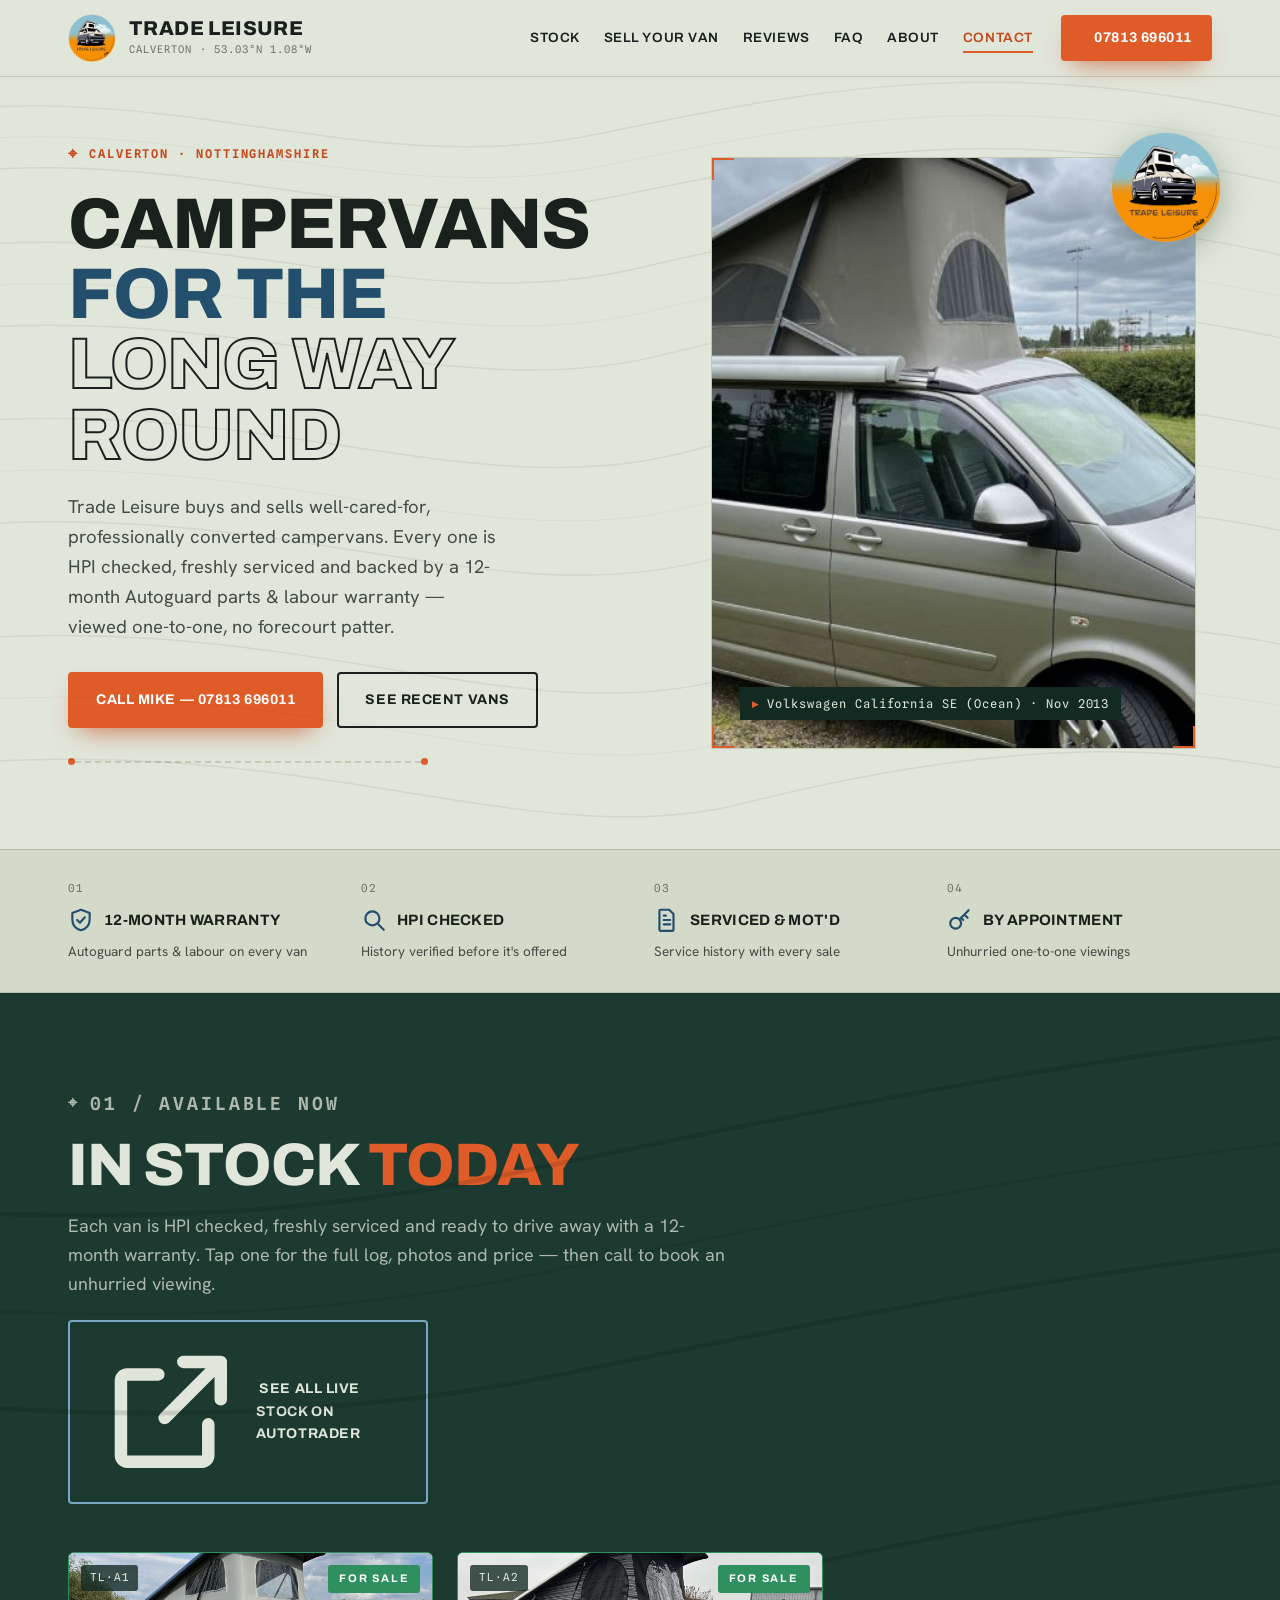
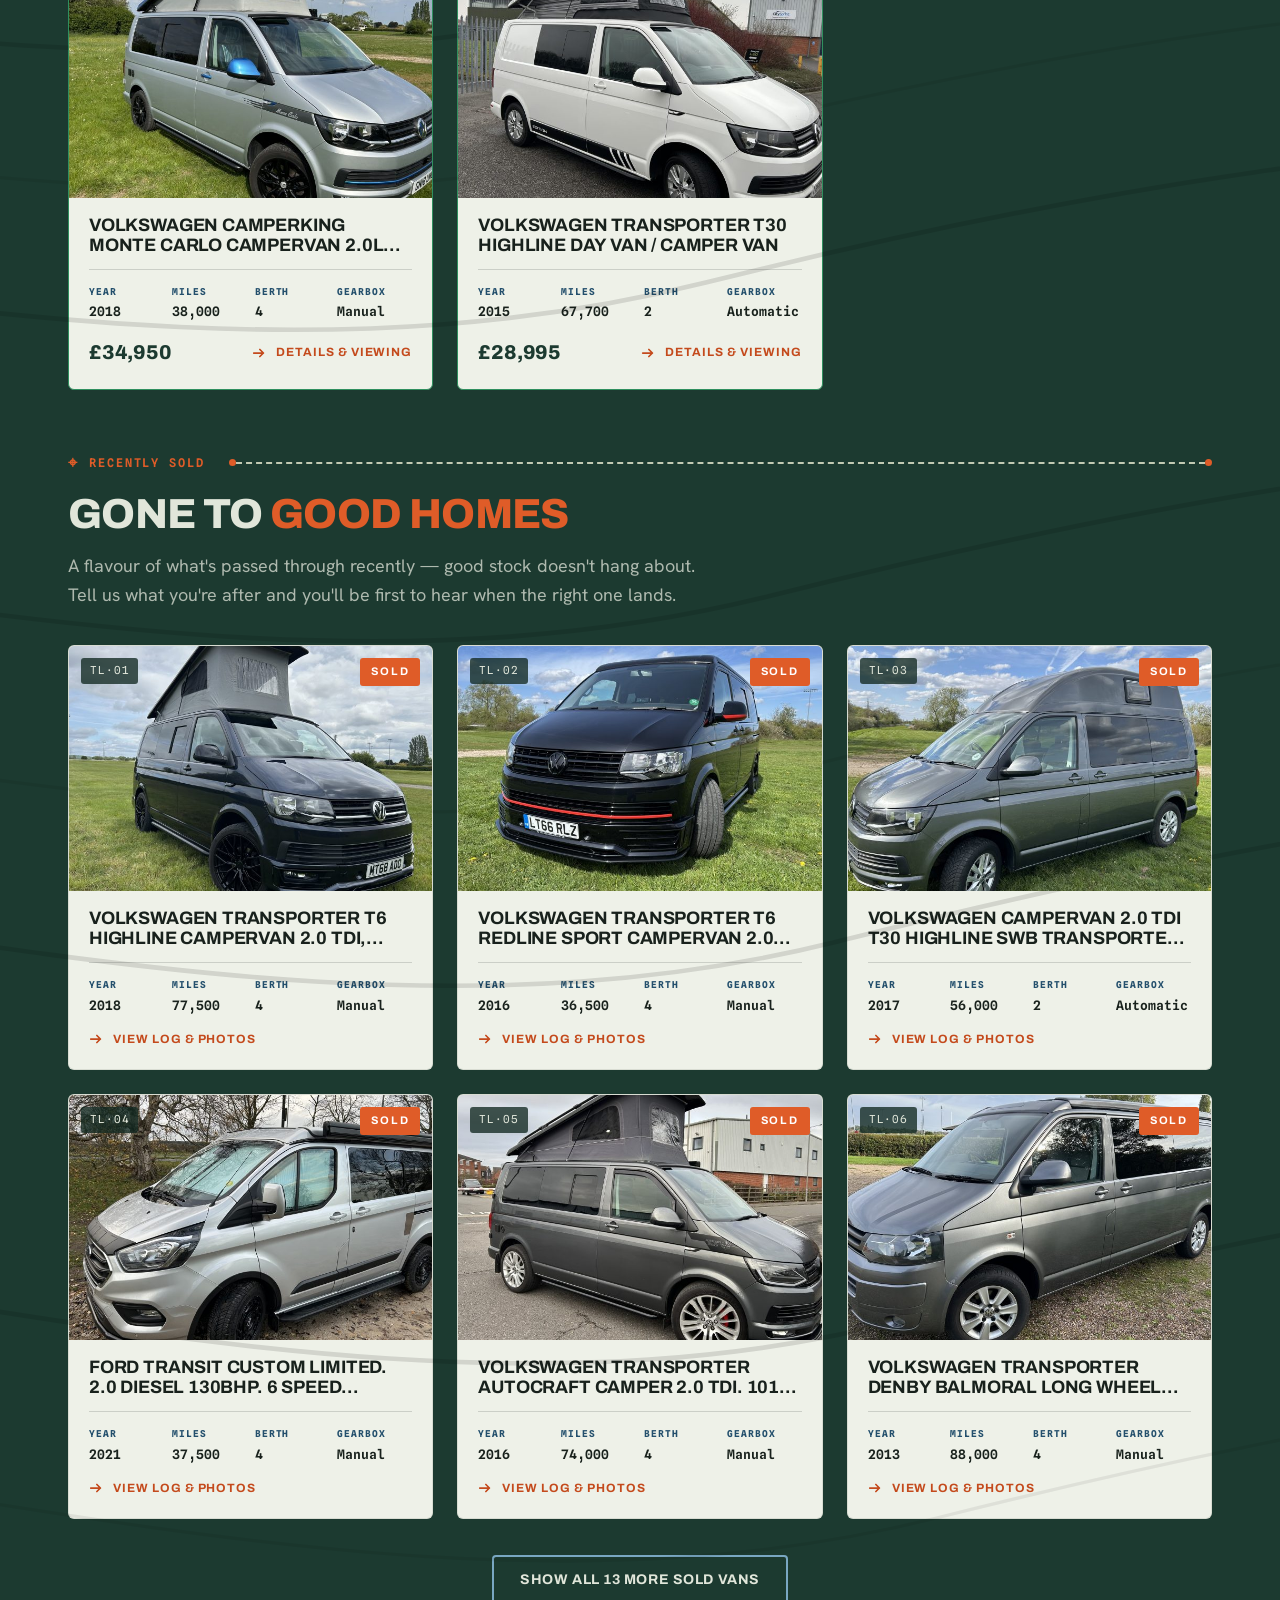
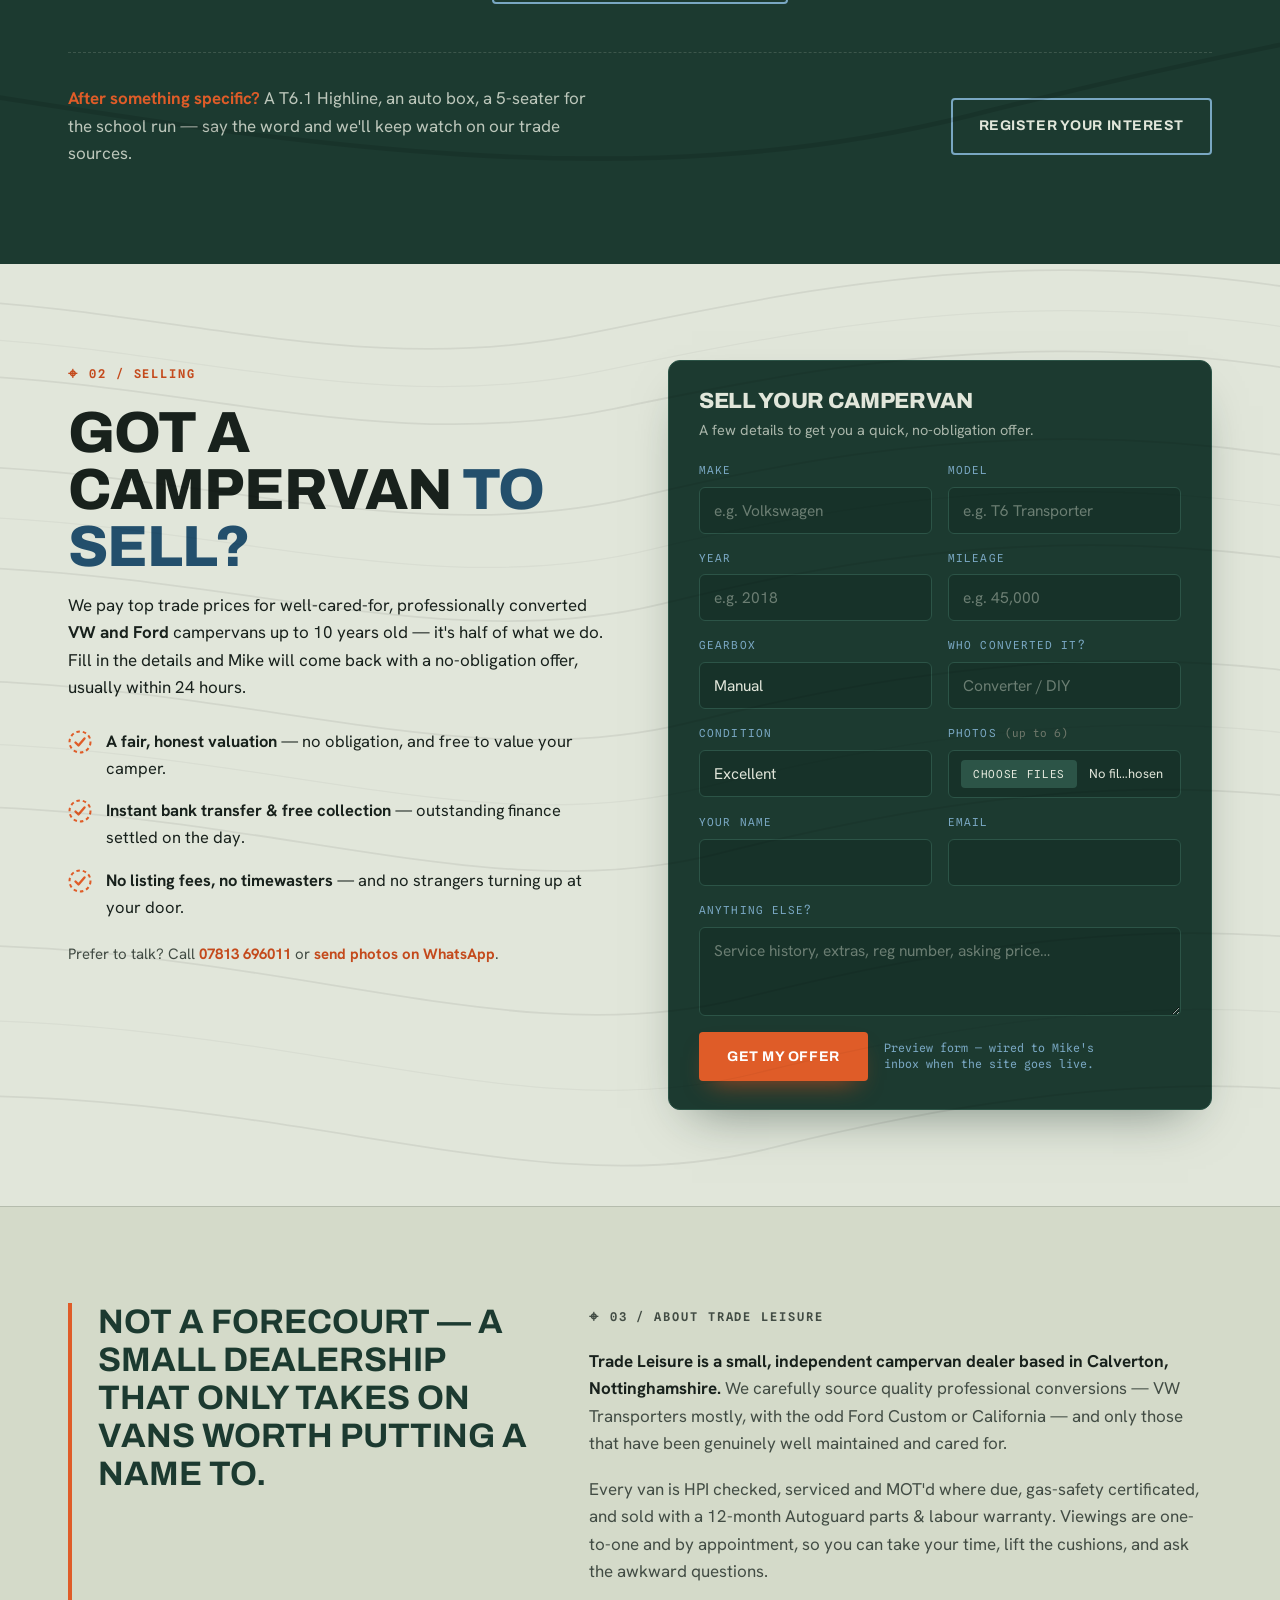
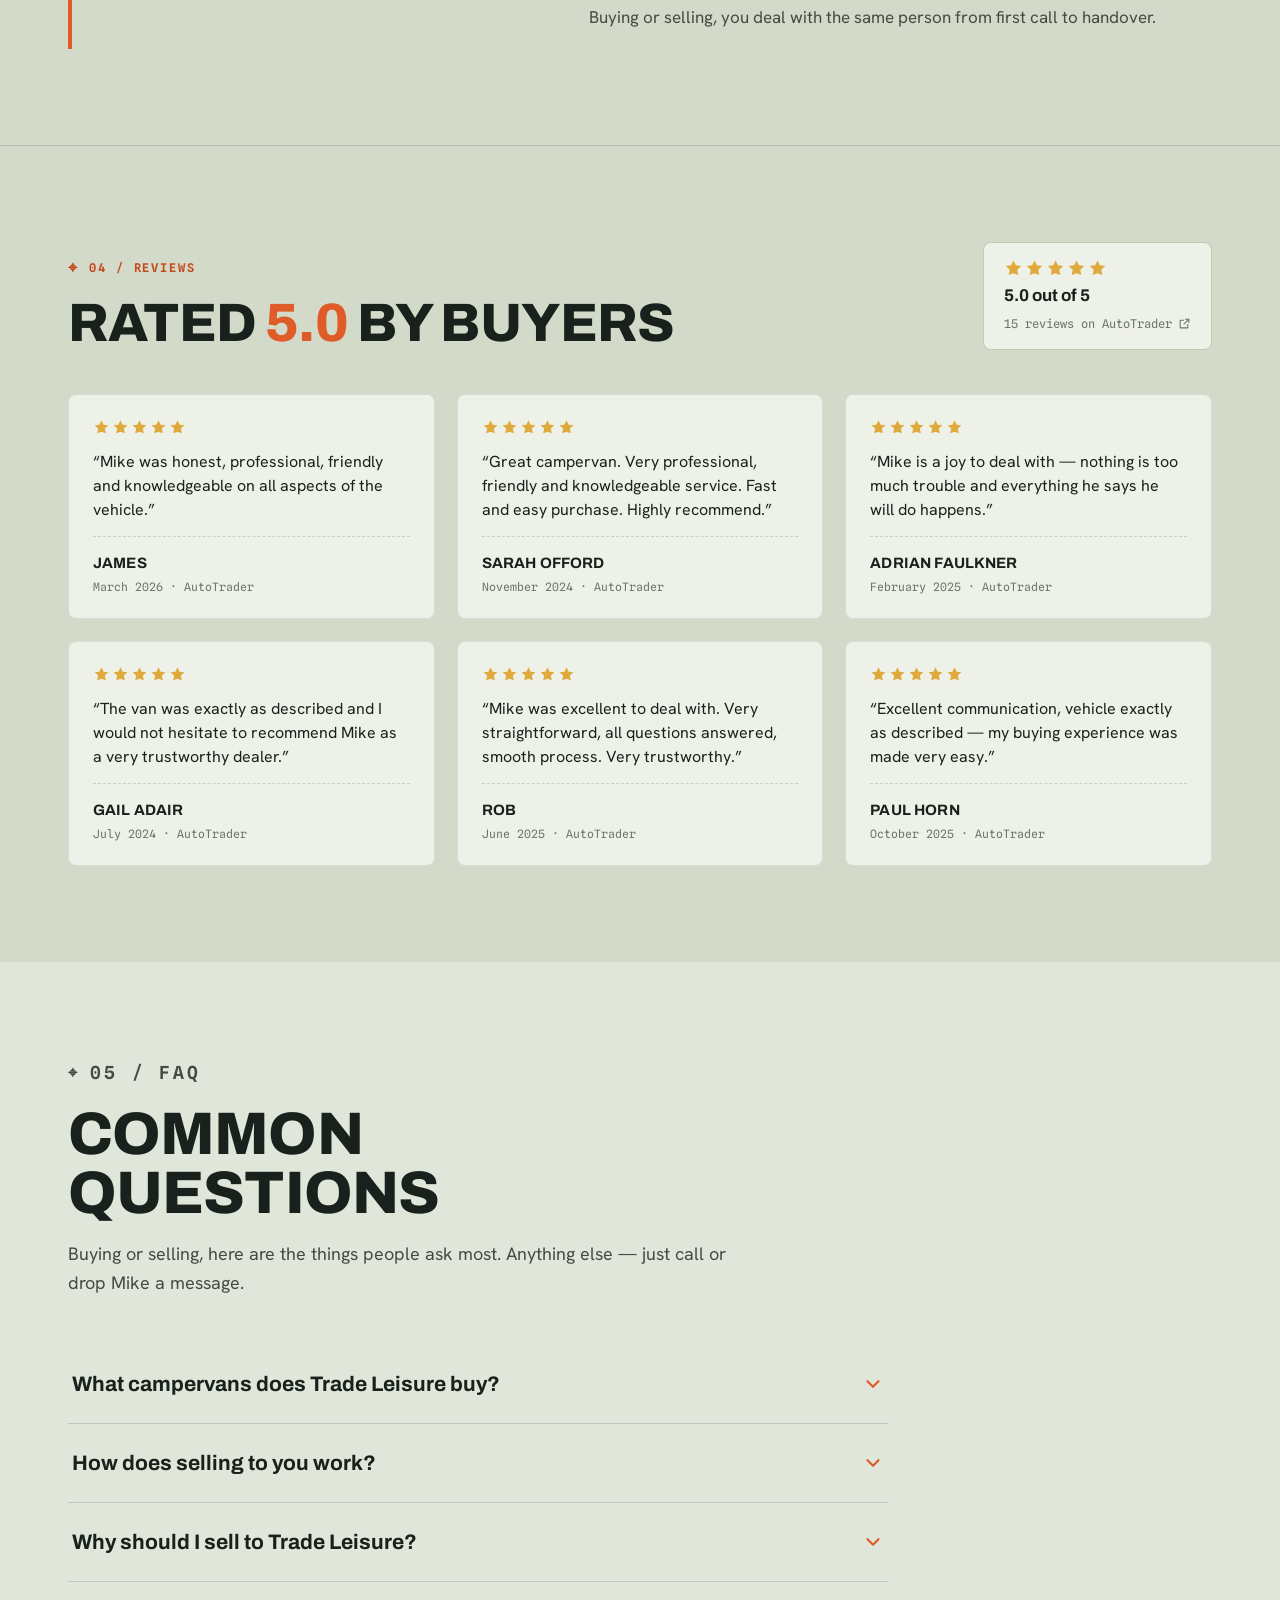
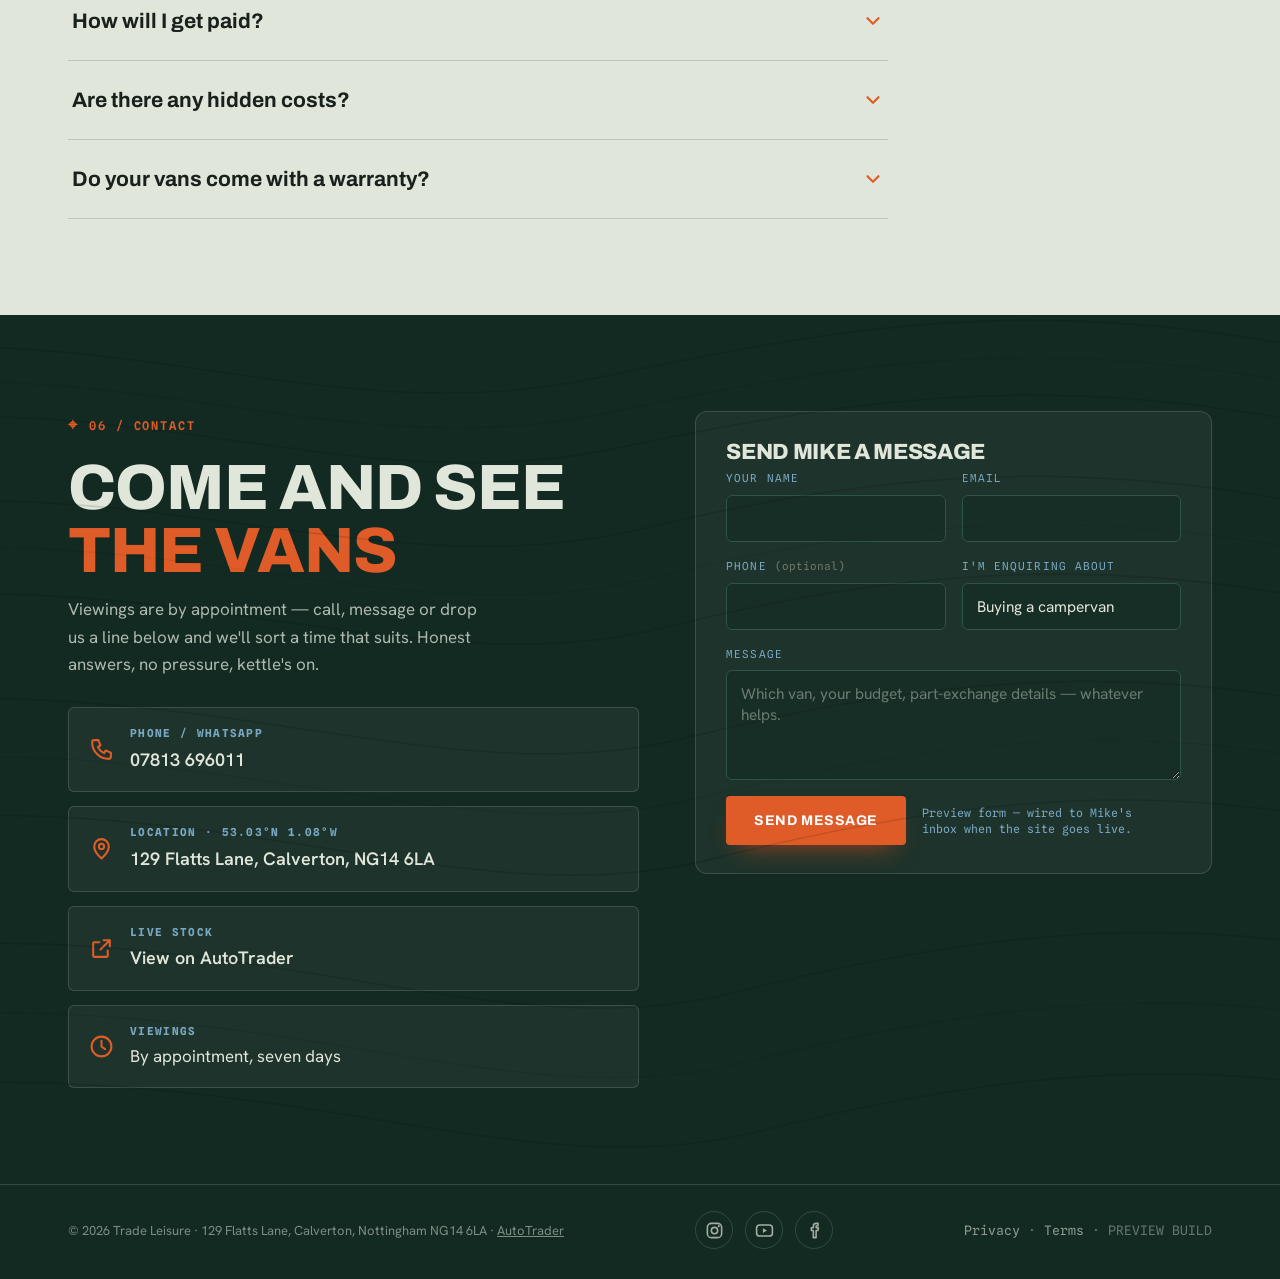
==== commit 9254917f: "Real logo, social links, forms, FAQ, legal pages, mobile nav - Use Mike's actual round van logo (hea" ====
--- a/site/index.html
+++ b/site/index.html
@@ -14,24 +14,29 @@
   <link rel="preconnect" href="https://fonts.gstatic.com" crossorigin>
   <link href="https://fonts.googleapis.com/css2?family=Archivo:wght@500;600;700;800&family=Hanken+Grotesk:wght@400;500;600;700&family=Spline+Sans+Mono:wght@400;500;600&display=swap" rel="stylesheet">
   <link rel="stylesheet" href="style.css">
-  <script type="application/ld+json">{"@context": "https://schema.org", "@graph": [{"@type": "AutoDealer", "@id": "https://trade-leisure.co.uk/#dealer", "name": "Trade Leisure", "description": "Quality pre-owned, professionally converted campervans for sale in Calverton, Nottinghamshire. Every van HPI checked, serviced and sold with a 12-month Autoguard warranty.", "telephone": "+447813696011", "url": "https://trade-leisure.co.uk", "address": {"@type": "PostalAddress", "streetAddress": "129 Flatts Lane", "addressLocality": "Calverton", "addressRegion": "Nottinghamshire", "postalCode": "NG14 6LA", "addressCountry": "GB"}, "geo": {"@type": "GeoCoordinates", "latitude": 53.03, "longitude": -1.08}, "areaServed": ["Nottingham", "Nottinghamshire", "East Midlands", "United Kingdom"], "sameAs": ["https://www.autotrader.co.uk/dealers/nottinghamshire/nottingham/trade-leisure-10043108"], "priceRange": "\u00a3\u00a3", "aggregateRating": {"@type": "AggregateRating", "ratingValue": "5.0", "reviewCount": 15, "bestRating": "5"}, "review": [{"@type": "Review", "author": {"@type": "Person", "name": "James"}, "datePublished": "2026-03-10", "reviewRating": {"@type": "Rating", "ratingValue": "5", "bestRating": "5"}, "reviewBody": "Mike was honest, professional, friendly and knowledgeable on all aspects of the vehicle."}, {"@type": "Review", "author": {"@type": "Person", "name": "Sarah Offord"}, "datePublished": "2024-11-16", "reviewRating": {"@type": "Rating", "ratingValue": "5", "bestRating": "5"}, "reviewBody": "Great campervan. Very professional, friendly and knowledgeable service. Fast and easy purchase. Highly recommend."}, {"@type": "Review", "author": {"@type": "Person", "name": "Adrian Faulkner"}, "datePublished": "2025-02-02", "reviewRating": {"@type": "Rating", "ratingValue": "5", "bestRating": "5"}, "reviewBody": "Mike is a joy to deal with \u2014 nothing is too much trouble and everything he says he will do happens."}, {"@type": "Review", "author": {"@type": "Person", "name": "Gail Adair"}, "datePublished": "2024-07-10", "reviewRating": {"@type": "Rating", "ratingValue": "5", "bestRating": "5"}, "reviewBody": "The van was exactly as described and I would not hesitate to recommend Mike as a very trustworthy dealer."}, {"@type": "Review", "author": {"@type": "Person", "name": "Rob"}, "datePublished": "2025-06-28", "reviewRating": {"@type": "Rating", "ratingValue": "5", "bestRating": "5"}, "reviewBody": "Mike was excellent to deal with. Very straightforward, all questions answered, smooth process. Very trustworthy."}, {"@type": "Review", "author": {"@type": "Person", "name": "Paul Horn"}, "datePublished": "2025-10-15", "reviewRating": {"@type": "Rating", "ratingValue": "5", "bestRating": "5"}, "reviewBody": "Excellent communication, vehicle exactly as described \u2014 my buying experience was made very easy."}]}, {"@type": "ItemList", "name": "Recently sold campervans", "itemListElement": [{"@type": "ListItem", "position": 1, "item": {"@type": "Vehicle", "name": "Volkswagen Transporter T6 Highline Campervan 2.0 TDI, 102PS 5 Speed Manual, SWB, Euro 6", "description": "A stunning well-cared-for short wheelbase 4 berth campervan with 5 belted seats. Full camper spec' with a diesel night heater and solar panel. Serviced and ready to go! Professionally converted by Southcoast campers in 2022, low mileage having covered only 77,500 miles. Full service and MOT in December 2025. 12 months parts & labour warranty including breakdown cover. Starlight Metallic Blue, 5 Speed Manual gearbox, aircon, cruise control, rear parking sensors. Towbar, Solar panel, awning rail. Elevating roof with double bed board, double Kiravans passenger swivel seat, battery to battery charger, 230v electric hookup. Leisure batter, Isotherm fridge, 2 burner gas hob, stainless sink and tap. Under-vehicle water tank. Service history with cambelt and water pump changed in 2023 at 59,000 miles. Vehicle first registered in November 2018. HPI checked and gas safety test certificate. Full size spare wheel. Euro 6 Emissions class. ULEZ compliant. Fantastic value for a quality low mileage professional conversion. First to view will buy - Don't miss out!", "vehicleTransmission": "Manual", "fuelType": "Diesel", "modelDate": "2018", "manufacturer": "Volkswagen", "model": "T28 Transporter", "color": "Starlight Blue Metallic", "mileageFromOdometer": {"@type": "QuantitativeValue", "value": 77500, "unitCode": "SMI"}}}, {"@type": "ListItem", "position": 2, "item": {"@type": "Vehicle", "name": "Volkswagen Camperking Monte Carlo Campervan 2.0L Diesel Highline Euro 6", "description": "A stunning Camper King Montecarlo, 4\u2011berth layout, 5 belted seats. Covered only 38,000 miles meticulously maintained, comes with full service history, habitation check and a 12\u2011month parts & labour warranty including breakdown cover. HPI checked and clear. Serviced and ready to go! VW Transporter Highline specification with 5 Speed Manual gearbox, aircon, cruise control, rear parking sensors. Stylish and durable marine Striped upholstery, Elevating roof with double bed board and mattress, double Kiravans passenger swivel seat, battery to battery charger. 230v electric hookup. New Leisure battery. Webasto diesel night heater. Wind-out awning. Dometic fridge and 2 burner gas hob, stainless sink and tap. Under-vehicle water tank. Full service history, last serviced and habitation checked by Camperking February 2026 at 37,600 miles. Full size spare wheel. Euro 6 Emissions class. ULEZ compliant. Fantastic value for a quality low mileage Volkswagen Camperking Montecarlo. First to view will buy - Don't miss out!", "vehicleTransmission": "Manual", "fuelType": "Diesel", "modelDate": "2018", "manufacturer": "Camper King Monte Carlo", "model": "VW Transporter", "color": "Reflex Silver", "mileageFromOdometer": {"@type": "QuantitativeValue", "value": 38000, "unitCode": "SMI"}}}, {"@type": "ListItem", "position": 3, "item": {"@type": "Vehicle", "name": "Volkswagen Transporter T6 Redline Sport Campervan 2.0L TDI SWB 5 Speed Manual Euro 6", "description": "A stunning professionally converted low mileage Redline Sport Campervan. Covered only 36,500 miles. Premium quality Rib bed, Isofix, Webasto diesel night heater, 4 Berth 5 belted seats. Full service history. Sold with a 12 Months parts and labour warranty and gas safety certificate. 5 Speed Manual gearbox, aircon, cruise control, rear parking sensors. Elevating roof with double bed board, double Kiravans passenger swivel seat, battery to battery charger, 230v electric hookup. Leisure battery. Dometic fridge and 2 burner gas hob, stainless sink and tap. Under-vehicle water tank. Premium Rib rock and roll bed with Isofix. Full service history, last serviced at 36,500 miles. Cambelt and water pump replaced April 2026. Vehicle first registered in November 2016. Spare wheel. Euro 6 Emissions class. ULEZ compliant.Fantastic value for a quality low mileage Redline camper conversion. First to view will buy - Don't miss out! Please get in touch for more information. Viewings by appointment. Weekend viewings and evening phone calls welcome.", "vehicleTransmission": "Manual", "fuelType": "Diesel", "modelDate": "2016", "manufacturer": "Volkswagen", "model": "T28 Transporter", "color": "Deep Black Pearl", "mileageFromOdometer": {"@type": "QuantitativeValue", "value": 36500, "unitCode": "SMI"}}}, {"@type": "ListItem", "position": 4, "item": {"@type": "Vehicle", "name": "Volkswagen Campervan 2.0 TDI T30 Highline SWB Transporter | 5dr Diesel | DSG Auto | Euro 6 (150 ps)", "description": "A rare automatic 2 owner high-roof camper conversion - 2 berth with 4 belted seats. DSG Automatic gearbox. Diesel Heater. Flush toilet. Full Service history. A self contained professional camper conversion serviced and ready to go! 2 comfortable Reimo folding single beds, Eberspacher diesel heater, Thetford cassette toilet, Gas hob and sink. Driver and passenger swivel seats, battery to battery charger, 230v electric hookup. Leisure battery. Gas hob, stainless sink and tap. Full service history, last serviced in November 2025 at 55,700 miles. Cambelt and Auto gearbox oil changed in February 2026. Gas safety tested Feb 2026. 12 Months Autoguard warranty with breakdown cover. Full size spare wheel. Euro 6 Emissions class. ULEZ compliant. Fantastic value for a rare high-roof VW camper conversion. First to view will buy - Don't miss out!", "vehicleTransmission": "Automatic", "fuelType": "Diesel", "modelDate": "2017", "manufacturer": "Volkswagen", "model": "T30 Transporter", "color": "Metallic Indium Grey", "mileageFromOdometer": {"@type": "QuantitativeValue", "value": 56000, "unitCode": "SMI"}}}, {"@type": "ListItem", "position": 5, "item": {"@type": "Vehicle", "name": "Ford Transit Custom Limited. 2.0 Diesel 130BHP. 6 Speed Manual", "description": "A lovely Anglia Camper Conversions campervan, great specification - conversion carried out in January 2025. Fitted with all the essentials for luxury camping plus plenty of extras! A perfect daily driver ready for those spur-of-the-moment weekend escapes or full camping trips. Dometic 2 burner gas hob, sink and tap. Fridge. Autoterm Diesel heater, Swivel passenger seat with own table. RIB Altair rock n roll bed, NCAP certificated fitted with a slider mechanism creating some valuable extra space, Isofix seat belt points. Integral blinds all round. Skyline elevating roof with scenic canvas and double bed, Victron battery to battery charger, 230v electric hook-up. Leisure battery. Solar panel with Victron MPPT controller. External Gaslow LPG tank with BBQ point. Towbar. Euro 6 Emissions class. ULEZ compliant. Full service history, regular oil changes, last serviced 29.10.2025 at 37,008 miles. MOT until October 2026. Sold with a 12 Months Autoguard parts and labour warranty and gas safety certificate. Fantastic value for a quality, low mileage, high spec campervan conversion. Don't miss out Please get in touch for more information. Viewings by appointment. Weekend viewings and evening phone calls welcome.", "vehicleTransmission": "Manual", "fuelType": "Diesel", "modelDate": "2021", "manufacturer": "Anglia Campers", "model": "Ford Transit Custom", "color": "Silver Metallic", "mileageFromOdometer": {"@type": "QuantitativeValue", "value": 37500, "unitCode": "SMI"}}}, {"@type": "ListItem", "position": 6, "item": {"@type": "Vehicle", "name": "Volkswagen Transporter Autocraft Camper 2.0 TDI. 101 BHP Highline 5 Speed Manual Euro 6", "description": "A stylish Autocraft camper conversion. Fitted with all the essentials for luxury camping plus a few extras! Fully serviced, MOT October 2026. Sold with a 12 Months Autoguard parts and labour warranty and gas safety certificate. Webasto diesel night heater, wind-out Fiamma awning. Towbar. 4 Berth 5 belted seats. 5 Speed Manual gearbox, aircon, cruise control, front and rear parking sensors. Elevating roof with double bed board, double Kiravans passenger swivel seat, battery to battery charger, 230v electric hookup. Leisure battery. Fabworx Rock-n-Roll bed. Dometic fridge and 2 burner gas hob, stainless sink and tap. Under-vehicle water tank. Cold water shower point. Full service history, last serviced in October 2025 at 73,000 miles. Vehicle first registered in November 2016. Full size spare wheel. Euro 6 Emissions class. ULEZ compliant.", "vehicleTransmission": "Manual", "fuelType": "Diesel", "modelDate": "2016", "manufacturer": "Volkswagen", "model": "T28 Transporter", "color": "Metallic Indium Grey", "mileageFromOdometer": {"@type": "QuantitativeValue", "value": 74000, "unitCode": "SMI"}}}, {"@type": "ListItem", "position": 7, "item": {"@type": "Vehicle", "name": "Volkswagen Transporter Denby Balmoral Long Wheel Base T28 2.0L TDI Campervan", "description": "A fantastic first campervan offering great value for money. A rare long wheel base Denby Balmoral camper conversion. 2013 registered. Same owner for the last 10 Years, much loved and well cared for, in excellent condition. 4 Berth 5 belted seats. A perfect daily driver ready for those spur-of-the-moment weekend escapes or full camping trips. 5 Speed Manual gearbox, aircon, cruise control, reverse parking sensors and camera. Long wheel base providing 40cm of extra living space and storage. Ideal for families and extra kit. Upgraded to a Titan Mid-Mount Rock n Roll bed - with M1 test certificate. Part Leather and Alcantara Upholstery on all seating. Elevating roof with double bed board, double Kiravans passenger swivel seat, battery to battery charger, 230v electric hookup. Leisure battery. Dometic fridge and 2 burner gas hob, stainless sink and tap. Under-vehicle water tank. Awning rail for easy driveaway awning attachment. Meticulously maintained, last serviced at 86,860 miles, cambelt and water pump changed at 67,000. Mot Feb 2026. Full size spare wheel, 40+ MPG. Ulez Euro 5. Brake discs and pads replaced front and back. 8 Oil change services and plenty of receipts. Sold with a gas safety certificate and 12 Months Autoguard parts and labour warranty included in the price. Fantastic value for a quality Denby Conversion. Don't miss out. First to View will buy this stunner!", "vehicleTransmission": "Manual", "fuelType": "Diesel", "modelDate": "2013", "manufacturer": "Denby Balmoral", "model": "T28 Transporter", "color": "Natural Grey Metallic", "mileageFromOdometer": {"@type": "QuantitativeValue", "value": 88000, "unitCode": "SMI"}}}, {"@type": "ListItem", "position": 8, "item": {"@type": "Vehicle", "name": "Trek RV Infinity Luxury Volkswagen Campervan. Highline 2.0 TDI Euro 6. 150PS", "description": "This is no ordinary camper conversion. The main features are listed below but viewing is recommended to fully appreciate this camper. A Luxury Trek RV infinity camper conversion, check out the \"Trek RV\" website. The build sheet can be viewed in the photos (there were a few option changes and upgrades). Fitted with all the standard equipment, Dometic fridge, sink and 2 burner hob. LED lighting, passenger double swivel seat, 240v hook-up... Premium quality Reimo elevating roof with scenic canvas, bed and mattress. Reimo 3000 3-seater bed on sliding rail system. Webasto combined diesel heating / Hot water. Autocalf leather upholstery, double swivel passenger seat, 6 belted seats. Gastore external LPG tank with BBQ point. Hot water shower point. Underbody fresh water tank. Awning rail fitted for easy driveaway awning attachment. Antique walnut Altro flooring. High quality Trek rv Infinity furniture, manufactured in-house. Loc8 integrated sliding door-mounted table pod. Fully lined and insulated. Volkswagen Transporter Highline 2.0 TDI 150PS 6 Speed Manual S/S. A powerful 150PS engine with 6 Speed manual gearbox, 40+ MPG. Ulez Euro 6. Cab aircon, cruise control, reverse parking sensors and camera... Service history. Sold with a new full service, 12 Months Autoguard parts and labour warranty and new MOT. Please get in touch for more information. Viewings by appointment 7 days a week.", "vehicleTransmission": "Manual", "fuelType": "Diesel", "modelDate": "2017", "manufacturer": "Volkswagen", "model": "T28 Transporter", "color": "Acapulco Metallic Blue", "mileageFromOdometer": {"@type": "QuantitativeValue", "value": 57000, "unitCode": "SMI"}}}, {"@type": "ListItem", "position": 9, "item": {"@type": "Vehicle", "name": "Volkswagen Transporter T30 Highline LWB Campervan 138 bhp 6 Speed Manual", "description": "This Camper is a bit special, well cared for and in fantastic condition inside and out. A powerful 138 BHP 2.0L diesel. 40+ miles per gallon. Long wheel base providing 40cm of extra living space and storage. Suspension upgrade - lowered on Bilstein Komfort coilovers, producing a smooth car like driving experience. Full length Austops pop-top roof with XL roof bed 2.1 metres in length. Comprehensive service and maintenance history with receipts. Cambelt changed at 63,000 miles. Cruise Control, Air-con, Westfalia removable tow bar. Alpine Halo 9 infotainment upgrade with Bluetooth, sat nav, Carplay and reversing camera. Dashcam and Wifi. CAMPER SPECIFICATION: Full length Austops Pop-Up Roof. Passenger swivel seat. Hammond Rock and Roll bed. On board fresh water tank. Lockable Safe. Propex LPG night heater with digital controller. Leisure battery and 240V campsite hook-up, 2 x 240 3 pin sockets. 180W Solar panel, providing days of off grid camping, with Victron MPPT controller. Battery To battery charger. Dometic fridge, sink, Tap and 2 Burner Hob Touch LED lighting. Sold with a new MOT and Gas Safety Certificate. 12 Months Autoguard parts and labour Warranty included. First to view will buy! Call Now To Arrange A Viewing.", "vehicleTransmission": "Manual", "fuelType": "Diesel", "modelDate": "Apr 2013", "manufacturer": "Volkswagen", "model": "Transporter", "color": "Reflex Silver", "mileageFromOdometer": {"@type": "QuantitativeValue", "value": 688000, "unitCode": "SMI"}}}, {"@type": "ListItem", "position": 10, "item": {"@type": "Vehicle", "name": "Camper King Black Edition 2.0L Highline TDI Euro 6. 150PS", "description": "Volkswagen Camper King T28 Euro 6 Highline \"Black Edition\". A rare Camper King Black Edition conversion. Very well cared for. Pre-registered by the VW dealer, same owner since December 2016 (93 miles). Stunning Bamboo Garden Green. Only 51,700 miles. Comes with a Full Service history with receipts. Full service and MOT completed in May 2025. A high specification 150 PS Highline. 6 Speed manual gear box. Euro 6 Emissions. Heated windscreen. Electric folding and heated mirrors, 2 x swivel and height adjustable captains seats. Electric lumbar support seat backs. Cruise control. A perfect daily driver ready for those spur-of-the-moment weekend escapes or full camping trips. Great Camper King layout with all the essentials and a few extras. Fitted with an awning multirail with Vango Driveaway awning included. Aircon, Cruise control, 6 Speed Manual gearbox, Reverse parking sensors, Multifunction steering wheel. Full size spare wheel, Service History, 40+ MPG. 20\" Alloy wheels. 4 berth, 4 belted seats, Rock n Roll bed. Elevating roof with double bed board, Battery to Battery charger, Electric heater, Dual captains swivel seats, 230v Electric hookup. Fridge, 2 burner gas hob, Stainless sink and tap, Plenty of storage space. Sold with a 12 Month Autoguard parts and labour warranty. MOT May 2026.", "vehicleTransmission": "Manual", "fuelType": "Diesel", "modelDate": "2016", "manufacturer": "Volkswagen", "model": "T28 Transporter", "color": "Bamboo Garden Green", "mileageFromOdometer": {"@type": "QuantitativeValue", "value": 51700, "unitCode": "SMI"}}}, {"@type": "ListItem", "position": 11, "item": {"@type": "Vehicle", "name": "Volkswagen Transporter Denby Balmoral T28 2.0L TDI Campervan", "description": "A Denby Balmoral camper conversion in exceptional condition. Only 26,400 miles with a Full Service history. Same owner for the last 8 Years. Meticulously maintained. 8 Oil change services. Only occasionally used as a campervan and was garaged when not in use. New cambelt, water pump and MOT at point of sale. 12 Months Autoguard parts and labour warranty included. A perfect daily driver ready for those spur-of-the-moment weekend escapes or full camping trips. 5 Speed Manual gearbox, Aircon, Cruise control, Reverse parking sensors. Full size spare wheel, Service History, 40+ MPG. 18\" Alloy wheels. Ulez Euro 5 4 berth, 5 belted seats, Rock n Roll bed. Elevating roof with double bed board, Battery to Battery charger Night heater, Double Kiravans passenger swivel seat, 230v Electric hookup. Dometic Fridge and 2 burner gas hob, Stainless sink and tap, Plenty of storage space. Brand new 115AH Leisure battery.", "vehicleTransmission": "Manual", "fuelType": "Diesel", "modelDate": "2015", "manufacturer": "Denby Balmoral", "model": "T28 Transporter", "color": "Reflex Silver", "mileageFromOdometer": {"@type": "QuantitativeValue", "value": 26400, "unitCode": "SMI"}}}, {"@type": "ListItem", "position": 12, "item": {"@type": "Vehicle", "name": "Volkswagen Transporter T28 150PS 2.0L TDI Campervan", "description": "A stunning professional camper conversion by West Coast Campers. Only 62,000 miles, Full VW Service history. A perfect daily driver ready for those spur-of-the-moment weekend escapes or full camping trips. Great camper specification with all the essentials and a few extras. Vango Driveaway awning included Professional Conversion, Ulez Euro 6, 6 Speed Manual gearbox Aircon, Cruise control, Reverse parking sensors, Multifunction steering wheel Full size spare wheel, Tow Bar. Service History, 40+ MPG. 20\" Alloy wheels 4 berth, 5 belted seats, Rock n Roll bed Elevating roof with double bed board. Battery to Battery charger, Diesel night heater. Double MS Craft passenger swivel seat, 230v Electric hook up. Dometic Fridge and 2 burner gas hob, Stainless sink and tap. Plenty of storage space. Sold with a 12 Month Autoguard parts and labour warranty. MOT March 2026.", "vehicleTransmission": "Manual", "fuelType": "Diesel", "modelDate": "2017", "manufacturer": "Volkswagen", "model": "T28 Transporter", "color": "Cherry Red", "mileageFromOdometer": {"@type": "QuantitativeValue", "value": 62000, "unitCode": "SMI"}}}, {"@type": "ListItem", "position": 13, "item": {"@type": "Vehicle", "name": "Volkswagen Transporter T30 Highline Day Van / Camper Van", "description": "A Stunning versatile family vehicle / Day Van / 2 Berth Camper which could easily be converted into a full campervan. First registered November 2015. Powerful 2.0L Bi-Turbo 180 BHP, Euro 5. 5 seats Kombi / Day-Van. 7 Speed DSG Automatic gearbox. Premium Skyline pop-top roof with scenic canvas. Sleeps 2. Fully lined and fitted with touch sensitive LED lights, 12v socket and Usb point. Eberspacher diesel night heater Leisure battery with B2B charger. 240 volt EHU campsite hook-up. 2 x Front swivel seats. Awning rail for use with a drive-away awning. Service history. Towbar. Air conditioning. Isofix seats. Cruise control. Heated front seats. Sold with a 12 Month Autoguard parts and labour warranty.", "vehicleTransmission": "Automatic", "fuelType": "Diesel", "modelDate": "2015", "manufacturer": "Volkswagen", "model": "T30 Transporter", "color": "Solid White", "mileageFromOdometer": {"@type": "QuantitativeValue", "value": 67700, "unitCode": "SMI"}}}, {"@type": "ListItem", "position": 14, "item": {"@type": "Vehicle", "name": "Volkswagen Trendline Camper King Monte Carlo Campervan Petrol", "description": "VW T28 Transporter Trendline Camper King Monte Carlo Conversion - 150PS TSI PETROL. ULEZ Euro 6. A rare 2.0L TSI Petrol Engine - 150PS. 6 Speed Manual. Aircon', cruise control, reversing sensors, electric folding mirrors. A Pristine lightly used Camper King Monte Carlo conversion. Sleeps 4. Recently fitted with a Thule wind-out awning rail. Inflatable Leisurewize Gemini 320 driveaway awning included (only used once). Cruise control, rear parking sensors, aircon, electric folding mirrors. Bluetooth. 17 inch VW Devonport alloy wheels. VW branded faux leather/suede upholstery Pop up roof with adult rated upper bed system and mattress. 3/4 rock n roll bed with storage. Double front passenger Kiravans swivel seat. Dometic Combi sink and double hob. Gas Grill. 50 litre vitrifrigo fridge/freezer. Sliding table + extra table for passenger seat. Internal touch LED lighting system. Power management system 12v and 240v. Onboard water tank. Water gauge and battery level indicators. Double 240 volt socket. Wireless phone charger pad and usb points. 230v campsite hook-up cable. 100ah leisure battery. Sterling B2B smart charger. Gas locker with new campingaz R907 cylinder. Full size spare wheel. 12 months Autoguard Parts and Labour Warranty.", "vehicleTransmission": "Manual", "fuelType": "Petrol", "modelDate": "2019", "manufacturer": "Camper King Monte Carlo", "model": "VW Transporter", "color": "Metallic Indium Grey", "mileageFromOdometer": {"@type": "QuantitativeValue", "value": 35000, "unitCode": "SMI"}}}, {"@type": "ListItem", "position": 15, "item": {"@type": "Vehicle", "name": "Volkswagen Transporter T28 Campervan", "description": "Don't miss out on this lovely low mileage Campaway campervan conversion. Only travelled 10,900 miles from new, still has that \"brand new feel\". A quality Camper Conversion from Journey Conversions. Base Van: VW Transporter T28 T6.1 Startline 2.0 Diesel TDI, 108 bhp Ulez Euro 6. 5 Speed Manual gearbox, Aircon, Cruise control, Reversing camera and parking sensors. Multifunction steering wheel, Full size spare wheel. Security deadloacks fitted to all doors. Service History. 40+ MPG. Camper Conversion: Stunning pale green cabinets with contrasting leatherette and suede upholstery. 4 Berth, Fabworx Rock n Roll bed, Elevating roof with double bed and mattress. Solar panel, Sterling Battery to Battery charger, Propex Night Heater. Passenger and driver swivel seats. 230v Electric hookup, Dometic Fridge and 2 burner Gas Hob, Microwave oven, Stainless sink and tap. Underslung fresh water tank, Awning rail. Plenty of storage space. Sleeps 4. Sold with a 12 months parts and labour Autoguard Warranty and Gas Safety Certificate. Please Call Now To arrange a viewing.", "vehicleTransmission": "Manual", "fuelType": "Diesel", "modelDate": "2021", "manufacturer": "Volkswagen", "model": "T28 Transporter", "color": "Pure Grey", "mileageFromOdometer": {"@type": "QuantitativeValue", "value": 10900, "unitCode": "SMI"}}}, {"@type": "ListItem", "position": 16, "item": {"@type": "Vehicle", "name": "Volkswagen Transporter T32 Highline Day Van / Camper Van", "description": "A Stunning versatile family vehicle / Day Van / 2 Berth Camper which could easily be converted into a full campervan. Powerful 2.0L Bi-Turbo 201 BHP, Euro 6 Ulez compliant. 5 seats Kombi / Day-Van. 6 Speed manual gearbox. Oryx White Pearl effect paint. Premium SCA 194 high-elevating roof in pristine condition, scenic canvas, double slatted bedboard and comfy mattress (Over \u00a35,000.00 new!). Sleeps 2. Fully lined and fitted with touch sensitive LED lights, 12v socket and Usb point. Leisure battery with B2B charger. Front swivel seat. Awning rail for use with a drive-away awning. Full service history. 2 side doors. Westfalia towbar. Air conditioning. Isofix. LED lights front and rear - Cruise control - Front and rear parking sensors. Rear view camera. Discover media infotainment system, Sat Nav and App connect. Heated front seats. Heated windscreen - 18\" Sportline alloy wheels. Sold with a 12 Month Autoguard parts and labour warranty.", "vehicleTransmission": "Manual", "fuelType": "Diesel", "modelDate": "2018", "manufacturer": "Volkswagen", "model": "T32 Transporter", "color": "Oryx Pearl White", "mileageFromOdometer": {"@type": "QuantitativeValue", "value": 60700, "unitCode": "SMI"}}}, {"@type": "ListItem", "position": 17, "item": {"@type": "Vehicle", "name": "Volkswagen T32 Transporter Campervan", "description": "A well cared for and maintained Volkswagen Transporter T32 camper conversion. 138 bhp with 6 speed manual gearbox. Full service history, cambelt last changed at 89,000 miles. Last serviced at 102,510 miles. MOT until Jan 2025. Upgraded to leather S3 Captains seats. Aircon. CarPlay. Westfalia removable towbar. Drives perfectly. Lowered springs providing a smooth ride and excellent handling on 20 inch Sportline alloy wheels. Converted in 2022, very lightly used. Austops pop up roof with scenic canvas and memory foam mattress. Dometic sink and tap, 2 burner gas hob. Dometic fridge. Gas Locker. Leisure Battery with split charger. Sargent power management system, 240 volt campsite hookup, 2 x 240v 3 pin plug sockets. Quality 2 seater Rib bed on a slide rail providing some extra space when needed. Passenger swivel seat. Fiamma awning rail. Safe box for valuables. An all round lovely camper. First to view will buy this stunner. Call now to arrange a viewing.", "vehicleTransmission": "Manual", "fuelType": "Diesel", "modelDate": "July 2015", "manufacturer": "Volkswagen", "model": "T32 Transporter", "color": "Yellow", "mileageFromOdometer": {"@type": "QuantitativeValue", "value": 104100, "unitCode": "SMI"}}}, {"@type": "ListItem", "position": 18, "item": {"@type": "Vehicle", "name": "Volkswagen T6 Transporter LWB Campervan", "description": "This Camper is a bit special - Extra Wide Rib Bed - 6 Belted Seats... A Stunning Low Mileage High Specification VW T6 Highline Transporter Long Wheel Base Buspoke Campervan Conversion Registered As A Motorcaravan In 2017 2.0L TDI S/S BMT 6 Speed 138 BHP Manual Cruise Control... Parking Sensors... Auto Headlights... A/C... 6 Belted Seats Lowered on a Bilstein Coil Over Spring System Creating A Superb Driving Experience CAMPER SPEC Quality Skyline Pop-Up Roof Kiravans Double Swivel Seat 2 x Tables 130cm Extra Wide Top-Of-The- Range RIB Bed With Forward And Backwards Adjustment 15 Litre Gastore Under-Slung LPG Tank With BBQ point Under mounted Fresh Water Tank Propex LPG Heater Leisure Battery and 240V Campsite Hookup 100W Solar Panel Ring Battery To Battery Smart Charger Dometic Fridge, Sink, Tap And 2 Burner Hob LED And Strip Lighting and Plenty Of Storage Recently Serviced And MOT'd - Full Service History - Gas Safety Certificate 12 Months Autoguard Warranty. Please Call Now To Arrange A Viewing.", "vehicleTransmission": "Manual", "fuelType": "Diesel", "modelDate": "Jun 2016", "manufacturer": "Volkswagen", "model": "Volkswagen Transporter", "color": "Reflex Silver", "mileageFromOdometer": {"@type": "QuantitativeValue", "value": 37250, "unitCode": "SMI"}}}, {"@type": "ListItem", "position": 19, "item": {"@type": "Vehicle", "name": "Volkswagen California SE (Ocean) Campervan", "description": "A Stunning low mileage VW T5.1 California SE factory campervan (Renamed Ocean in 2015). 138 BHP 2.0 TDI. 6 speed manual gearbox. First registered Nov 2013. On the road April 2014. 4 seat belts. Sleeps 4. Electric pop-top roof. Heated front seats. Parking sensors front and rear. Sat Nav. Cruise control. A/C. Night heater. Integral blinds. Awning. Camping chairs and table. Full service history. Oil change service June 2024. New MOT until June 2025. Cambelt changed at 50,000 miles 12 Months Autoguard warranty. View Autotrader listing here https://www.autotrader.co.uk/motorhome-details/202406020321469 Please call to arrange a viewing and test drive.", "vehicleTransmission": "Manual", "fuelType": "Diesel", "modelDate": "Nov 2013", "manufacturer": "Volkswagen", "model": "California SE (Ocean)", "color": "Sand Biege Metallic", "mileageFromOdometer": {"@type": "QuantitativeValue", "value": 62000, "unitCode": "SMI"}}}, {"@type": "ListItem", "position": 20, "item": {"@type": "Vehicle", "name": "VW Camper King Monte Carlo 2015", "description": "Volkswagen Transporter T30 Highline T5.1 - 2.0L TDI (102ps) Camper King Camper Van Conversion. A Pristine Camper King Monte Carlo conversion. Sleeps 4. Converted in November 2021. Covered only 3000 miles since conversion, 1000 of those by me last month! Full VW main dealer service history. Last major service 47,000 miles. Cambelt changed at 35,000K Cruise control, rear parking sensors, aircon, electric mirrors. 17 inch VW alloy wheels. Full Camper King Monte Carlo Spec. Webasto Diesel Heater. Stunning branded VW leatherette upholstery - very comfortable. Pop top roof with adult rated upper bed system and mattress. Rock n roll bed with storage cupboards. Captains driver seat, front passenger swivel seat, both with arm rests. Combi sink and double hob unit. Gas Grill. 50 litre Vertifrigo fridge/freezer unit. Sliding table + extra table for passenger seat. Internal touch LED lighting system. Power management system 12v and 240v. Onboard water tank. Water gauge and battery level indicators. Double 240 volt socket. Wireless phone charger pad and usb points. 230v campsite hook-up cable.", "vehicleTransmission": "Manual", "fuelType": "Diesel", "modelDate": "2015", "manufacturer": "Camper King Monte Carlo", "model": "VW Transporter", "color": "Deep Black Pearl", "mileageFromOdometer": {"@type": "QuantitativeValue", "value": 50000, "unitCode": "SMI"}}}, {"@type": "ListItem", "position": 21, "item": {"@type": "Vehicle", "name": "VW 2018 Transporter Edition Campervan", "description": "VW\u00a0 Transporter Highline Edition 2.0 TDI Campervan Conversion &nbsp;", "vehicleTransmission": "Manual", "fuelType": "Diesel", "modelDate": "2018", "manufacturer": "VW Transporter Edition", "model": "Highline", "color": "Yellow", "mileageFromOdometer": {"@type": "QuantitativeValue", "value": 12500, "unitCode": "SMI"}}}]}]}</script>
+  <script type="application/ld+json">{"@context": "https://schema.org", "@graph": [{"@type": "AutoDealer", "@id": "https://trade-leisure.co.uk/#dealer", "name": "Trade Leisure", "description": "Quality pre-owned, professionally converted campervans for sale in Calverton, Nottinghamshire. Every van HPI checked, serviced and sold with a 12-month Autoguard warranty.", "telephone": "+447813696011", "url": "https://trade-leisure.co.uk", "address": {"@type": "PostalAddress", "streetAddress": "129 Flatts Lane", "addressLocality": "Calverton", "addressRegion": "Nottinghamshire", "postalCode": "NG14 6LA", "addressCountry": "GB"}, "geo": {"@type": "GeoCoordinates", "latitude": 53.03, "longitude": -1.08}, "areaServed": ["Nottingham", "Nottinghamshire", "East Midlands", "United Kingdom"], "sameAs": ["https://www.autotrader.co.uk/dealers/nottinghamshire/nottingham/trade-leisure-10043108", "https://www.instagram.com/trade_leisure_campers/", "https://www.youtube.com/channel/UCn_UhCRsrEzHKDpKOy0UkbA", "https://www.facebook.com/profile.php?id=61580647537263"], "priceRange": "\u00a3\u00a3", "aggregateRating": {"@type": "AggregateRating", "ratingValue": "5.0", "reviewCount": 15, "bestRating": "5"}, "review": [{"@type": "Review", "author": {"@type": "Person", "name": "James"}, "datePublished": "2026-03-10", "reviewRating": {"@type": "Rating", "ratingValue": "5", "bestRating": "5"}, "reviewBody": "Mike was honest, professional, friendly and knowledgeable on all aspects of the vehicle."}, {"@type": "Review", "author": {"@type": "Person", "name": "Sarah Offord"}, "datePublished": "2024-11-16", "reviewRating": {"@type": "Rating", "ratingValue": "5", "bestRating": "5"}, "reviewBody": "Great campervan. Very professional, friendly and knowledgeable service. Fast and easy purchase. Highly recommend."}, {"@type": "Review", "author": {"@type": "Person", "name": "Adrian Faulkner"}, "datePublished": "2025-02-02", "reviewRating": {"@type": "Rating", "ratingValue": "5", "bestRating": "5"}, "reviewBody": "Mike is a joy to deal with \u2014 nothing is too much trouble and everything he says he will do happens."}, {"@type": "Review", "author": {"@type": "Person", "name": "Gail Adair"}, "datePublished": "2024-07-10", "reviewRating": {"@type": "Rating", "ratingValue": "5", "bestRating": "5"}, "reviewBody": "The van was exactly as described and I would not hesitate to recommend Mike as a very trustworthy dealer."}, {"@type": "Review", "author": {"@type": "Person", "name": "Rob"}, "datePublished": "2025-06-28", "reviewRating": {"@type": "Rating", "ratingValue": "5", "bestRating": "5"}, "reviewBody": "Mike was excellent to deal with. Very straightforward, all questions answered, smooth process. Very trustworthy."}, {"@type": "Review", "author": {"@type": "Person", "name": "Paul Horn"}, "datePublished": "2025-10-15", "reviewRating": {"@type": "Rating", "ratingValue": "5", "bestRating": "5"}, "reviewBody": "Excellent communication, vehicle exactly as described \u2014 my buying experience was made very easy."}]}, {"@type": "ItemList", "name": "Recently sold campervans", "itemListElement": [{"@type": "ListItem", "position": 1, "item": {"@type": "Vehicle", "name": "Volkswagen Transporter T6 Highline Campervan 2.0 TDI, 102PS 5 Speed Manual, SWB, Euro 6", "description": "A stunning well-cared-for short wheelbase 4 berth campervan with 5 belted seats. Full camper spec' with a diesel night heater and solar panel. Serviced and ready to go! Professionally converted by Southcoast campers in 2022, low mileage having covered only 77,500 miles. Full service and MOT in December 2025. 12 months parts & labour warranty including breakdown cover. Starlight Metallic Blue, 5 Speed Manual gearbox, aircon, cruise control, rear parking sensors. Towbar, Solar panel, awning rail. Elevating roof with double bed board, double Kiravans passenger swivel seat, battery to battery charger, 230v electric hookup. Leisure batter, Isotherm fridge, 2 burner gas hob, stainless sink and tap. Under-vehicle water tank. Service history with cambelt and water pump changed in 2023 at 59,000 miles. Vehicle first registered in November 2018. HPI checked and gas safety test certificate. Full size spare wheel. Euro 6 Emissions class. ULEZ compliant. Fantastic value for a quality low mileage professional conversion. First to view will buy - Don't miss out!", "vehicleTransmission": "Manual", "fuelType": "Diesel", "modelDate": "2018", "manufacturer": "Volkswagen", "model": "T28 Transporter", "color": "Starlight Blue Metallic", "mileageFromOdometer": {"@type": "QuantitativeValue", "value": 77500, "unitCode": "SMI"}}}, {"@type": "ListItem", "position": 2, "item": {"@type": "Vehicle", "name": "Volkswagen Camperking Monte Carlo Campervan 2.0L Diesel Highline Euro 6", "description": "A stunning Camper King Montecarlo, 4\u2011berth layout, 5 belted seats. Covered only 38,000 miles meticulously maintained, comes with full service history, habitation check and a 12\u2011month parts & labour warranty including breakdown cover. HPI checked and clear. Serviced and ready to go! VW Transporter Highline specification with 5 Speed Manual gearbox, aircon, cruise control, rear parking sensors. Stylish and durable marine Striped upholstery, Elevating roof with double bed board and mattress, double Kiravans passenger swivel seat, battery to battery charger. 230v electric hookup. New Leisure battery. Webasto diesel night heater. Wind-out awning. Dometic fridge and 2 burner gas hob, stainless sink and tap. Under-vehicle water tank. Full service history, last serviced and habitation checked by Camperking February 2026 at 37,600 miles. Full size spare wheel. Euro 6 Emissions class. ULEZ compliant. Fantastic value for a quality low mileage Volkswagen Camperking Montecarlo. First to view will buy - Don't miss out!", "vehicleTransmission": "Manual", "fuelType": "Diesel", "modelDate": "2018", "manufacturer": "Camper King Monte Carlo", "model": "VW Transporter", "color": "Reflex Silver", "mileageFromOdometer": {"@type": "QuantitativeValue", "value": 38000, "unitCode": "SMI"}}}, {"@type": "ListItem", "position": 3, "item": {"@type": "Vehicle", "name": "Volkswagen Transporter T6 Redline Sport Campervan 2.0L TDI SWB 5 Speed Manual Euro 6", "description": "A stunning professionally converted low mileage Redline Sport Campervan. Covered only 36,500 miles. Premium quality Rib bed, Isofix, Webasto diesel night heater, 4 Berth 5 belted seats. Full service history. Sold with a 12 Months parts and labour warranty and gas safety certificate. 5 Speed Manual gearbox, aircon, cruise control, rear parking sensors. Elevating roof with double bed board, double Kiravans passenger swivel seat, battery to battery charger, 230v electric hookup. Leisure battery. Dometic fridge and 2 burner gas hob, stainless sink and tap. Under-vehicle water tank. Premium Rib rock and roll bed with Isofix. Full service history, last serviced at 36,500 miles. Cambelt and water pump replaced April 2026. Vehicle first registered in November 2016. Spare wheel. Euro 6 Emissions class. ULEZ compliant.Fantastic value for a quality low mileage Redline camper conversion. First to view will buy - Don't miss out! Please get in touch for more information. Viewings by appointment. Weekend viewings and evening phone calls welcome.", "vehicleTransmission": "Manual", "fuelType": "Diesel", "modelDate": "2016", "manufacturer": "Volkswagen", "model": "T28 Transporter", "color": "Deep Black Pearl", "mileageFromOdometer": {"@type": "QuantitativeValue", "value": 36500, "unitCode": "SMI"}}}, {"@type": "ListItem", "position": 4, "item": {"@type": "Vehicle", "name": "Volkswagen Campervan 2.0 TDI T30 Highline SWB Transporter | 5dr Diesel | DSG Auto | Euro 6 (150 ps)", "description": "A rare automatic 2 owner high-roof camper conversion - 2 berth with 4 belted seats. DSG Automatic gearbox. Diesel Heater. Flush toilet. Full Service history. A self contained professional camper conversion serviced and ready to go! 2 comfortable Reimo folding single beds, Eberspacher diesel heater, Thetford cassette toilet, Gas hob and sink. Driver and passenger swivel seats, battery to battery charger, 230v electric hookup. Leisure battery. Gas hob, stainless sink and tap. Full service history, last serviced in November 2025 at 55,700 miles. Cambelt and Auto gearbox oil changed in February 2026. Gas safety tested Feb 2026. 12 Months Autoguard warranty with breakdown cover. Full size spare wheel. Euro 6 Emissions class. ULEZ compliant. Fantastic value for a rare high-roof VW camper conversion. First to view will buy - Don't miss out!", "vehicleTransmission": "Automatic", "fuelType": "Diesel", "modelDate": "2017", "manufacturer": "Volkswagen", "model": "T30 Transporter", "color": "Metallic Indium Grey", "mileageFromOdometer": {"@type": "QuantitativeValue", "value": 56000, "unitCode": "SMI"}}}, {"@type": "ListItem", "position": 5, "item": {"@type": "Vehicle", "name": "Ford Transit Custom Limited. 2.0 Diesel 130BHP. 6 Speed Manual", "description": "A lovely Anglia Camper Conversions campervan, great specification - conversion carried out in January 2025. Fitted with all the essentials for luxury camping plus plenty of extras! A perfect daily driver ready for those spur-of-the-moment weekend escapes or full camping trips. Dometic 2 burner gas hob, sink and tap. Fridge. Autoterm Diesel heater, Swivel passenger seat with own table. RIB Altair rock n roll bed, NCAP certificated fitted with a slider mechanism creating some valuable extra space, Isofix seat belt points. Integral blinds all round. Skyline elevating roof with scenic canvas and double bed, Victron battery to battery charger, 230v electric hook-up. Leisure battery. Solar panel with Victron MPPT controller. External Gaslow LPG tank with BBQ point. Towbar. Euro 6 Emissions class. ULEZ compliant. Full service history, regular oil changes, last serviced 29.10.2025 at 37,008 miles. MOT until October 2026. Sold with a 12 Months Autoguard parts and labour warranty and gas safety certificate. Fantastic value for a quality, low mileage, high spec campervan conversion. Don't miss out Please get in touch for more information. Viewings by appointment. Weekend viewings and evening phone calls welcome.", "vehicleTransmission": "Manual", "fuelType": "Diesel", "modelDate": "2021", "manufacturer": "Anglia Campers", "model": "Ford Transit Custom", "color": "Silver Metallic", "mileageFromOdometer": {"@type": "QuantitativeValue", "value": 37500, "unitCode": "SMI"}}}, {"@type": "ListItem", "position": 6, "item": {"@type": "Vehicle", "name": "Volkswagen Transporter Autocraft Camper 2.0 TDI. 101 BHP Highline 5 Speed Manual Euro 6", "description": "A stylish Autocraft camper conversion. Fitted with all the essentials for luxury camping plus a few extras! Fully serviced, MOT October 2026. Sold with a 12 Months Autoguard parts and labour warranty and gas safety certificate. Webasto diesel night heater, wind-out Fiamma awning. Towbar. 4 Berth 5 belted seats. 5 Speed Manual gearbox, aircon, cruise control, front and rear parking sensors. Elevating roof with double bed board, double Kiravans passenger swivel seat, battery to battery charger, 230v electric hookup. Leisure battery. Fabworx Rock-n-Roll bed. Dometic fridge and 2 burner gas hob, stainless sink and tap. Under-vehicle water tank. Cold water shower point. Full service history, last serviced in October 2025 at 73,000 miles. Vehicle first registered in November 2016. Full size spare wheel. Euro 6 Emissions class. ULEZ compliant.", "vehicleTransmission": "Manual", "fuelType": "Diesel", "modelDate": "2016", "manufacturer": "Volkswagen", "model": "T28 Transporter", "color": "Metallic Indium Grey", "mileageFromOdometer": {"@type": "QuantitativeValue", "value": 74000, "unitCode": "SMI"}}}, {"@type": "ListItem", "position": 7, "item": {"@type": "Vehicle", "name": "Volkswagen Transporter Denby Balmoral Long Wheel Base T28 2.0L TDI Campervan", "description": "A fantastic first campervan offering great value for money. A rare long wheel base Denby Balmoral camper conversion. 2013 registered. Same owner for the last 10 Years, much loved and well cared for, in excellent condition. 4 Berth 5 belted seats. A perfect daily driver ready for those spur-of-the-moment weekend escapes or full camping trips. 5 Speed Manual gearbox, aircon, cruise control, reverse parking sensors and camera. Long wheel base providing 40cm of extra living space and storage. Ideal for families and extra kit. Upgraded to a Titan Mid-Mount Rock n Roll bed - with M1 test certificate. Part Leather and Alcantara Upholstery on all seating. Elevating roof with double bed board, double Kiravans passenger swivel seat, battery to battery charger, 230v electric hookup. Leisure battery. Dometic fridge and 2 burner gas hob, stainless sink and tap. Under-vehicle water tank. Awning rail for easy driveaway awning attachment. Meticulously maintained, last serviced at 86,860 miles, cambelt and water pump changed at 67,000. Mot Feb 2026. Full size spare wheel, 40+ MPG. Ulez Euro 5. Brake discs and pads replaced front and back. 8 Oil change services and plenty of receipts. Sold with a gas safety certificate and 12 Months Autoguard parts and labour warranty included in the price. Fantastic value for a quality Denby Conversion. Don't miss out. First to View will buy this stunner!", "vehicleTransmission": "Manual", "fuelType": "Diesel", "modelDate": "2013", "manufacturer": "Denby Balmoral", "model": "T28 Transporter", "color": "Natural Grey Metallic", "mileageFromOdometer": {"@type": "QuantitativeValue", "value": 88000, "unitCode": "SMI"}}}, {"@type": "ListItem", "position": 8, "item": {"@type": "Vehicle", "name": "Trek RV Infinity Luxury Volkswagen Campervan. Highline 2.0 TDI Euro 6. 150PS", "description": "This is no ordinary camper conversion. The main features are listed below but viewing is recommended to fully appreciate this camper. A Luxury Trek RV infinity camper conversion, check out the \"Trek RV\" website. The build sheet can be viewed in the photos (there were a few option changes and upgrades). Fitted with all the standard equipment, Dometic fridge, sink and 2 burner hob. LED lighting, passenger double swivel seat, 240v hook-up... Premium quality Reimo elevating roof with scenic canvas, bed and mattress. Reimo 3000 3-seater bed on sliding rail system. Webasto combined diesel heating / Hot water. Autocalf leather upholstery, double swivel passenger seat, 6 belted seats. Gastore external LPG tank with BBQ point. Hot water shower point. Underbody fresh water tank. Awning rail fitted for easy driveaway awning attachment. Antique walnut Altro flooring. High quality Trek rv Infinity furniture, manufactured in-house. Loc8 integrated sliding door-mounted table pod. Fully lined and insulated. Volkswagen Transporter Highline 2.0 TDI 150PS 6 Speed Manual S/S. A powerful 150PS engine with 6 Speed manual gearbox, 40+ MPG. Ulez Euro 6. Cab aircon, cruise control, reverse parking sensors and camera... Service history. Sold with a new full service, 12 Months Autoguard parts and labour warranty and new MOT. Please get in touch for more information. Viewings by appointment 7 days a week.", "vehicleTransmission": "Manual", "fuelType": "Diesel", "modelDate": "2017", "manufacturer": "Volkswagen", "model": "T28 Transporter", "color": "Acapulco Metallic Blue", "mileageFromOdometer": {"@type": "QuantitativeValue", "value": 57000, "unitCode": "SMI"}}}, {"@type": "ListItem", "position": 9, "item": {"@type": "Vehicle", "name": "Volkswagen Transporter T30 Highline LWB Campervan 138 bhp 6 Speed Manual", "description": "This Camper is a bit special, well cared for and in fantastic condition inside and out. A powerful 138 BHP 2.0L diesel. 40+ miles per gallon. Long wheel base providing 40cm of extra living space and storage. Suspension upgrade - lowered on Bilstein Komfort coilovers, producing a smooth car like driving experience. Full length Austops pop-top roof with XL roof bed 2.1 metres in length. Comprehensive service and maintenance history with receipts. Cambelt changed at 63,000 miles. Cruise Control, Air-con, Westfalia removable tow bar. Alpine Halo 9 infotainment upgrade with Bluetooth, sat nav, Carplay and reversing camera. Dashcam and Wifi. CAMPER SPECIFICATION: Full length Austops Pop-Up Roof. Passenger swivel seat. Hammond Rock and Roll bed. On board fresh water tank. Lockable Safe. Propex LPG night heater with digital controller. Leisure battery and 240V campsite hook-up, 2 x 240 3 pin sockets. 180W Solar panel, providing days of off grid camping, with Victron MPPT controller. Battery To battery charger. Dometic fridge, sink, Tap and 2 Burner Hob Touch LED lighting. Sold with a new MOT and Gas Safety Certificate. 12 Months Autoguard parts and labour Warranty included. First to view will buy! Call Now To Arrange A Viewing.", "vehicleTransmission": "Manual", "fuelType": "Diesel", "modelDate": "Apr 2013", "manufacturer": "Volkswagen", "model": "Transporter", "color": "Reflex Silver", "mileageFromOdometer": {"@type": "QuantitativeValue", "value": 688000, "unitCode": "SMI"}}}, {"@type": "ListItem", "position": 10, "item": {"@type": "Vehicle", "name": "Camper King Black Edition 2.0L Highline TDI Euro 6. 150PS", "description": "Volkswagen Camper King T28 Euro 6 Highline \"Black Edition\". A rare Camper King Black Edition conversion. Very well cared for. Pre-registered by the VW dealer, same owner since December 2016 (93 miles). Stunning Bamboo Garden Green. Only 51,700 miles. Comes with a Full Service history with receipts. Full service and MOT completed in May 2025. A high specification 150 PS Highline. 6 Speed manual gear box. Euro 6 Emissions. Heated windscreen. Electric folding and heated mirrors, 2 x swivel and height adjustable captains seats. Electric lumbar support seat backs. Cruise control. A perfect daily driver ready for those spur-of-the-moment weekend escapes or full camping trips. Great Camper King layout with all the essentials and a few extras. Fitted with an awning multirail with Vango Driveaway awning included. Aircon, Cruise control, 6 Speed Manual gearbox, Reverse parking sensors, Multifunction steering wheel. Full size spare wheel, Service History, 40+ MPG. 20\" Alloy wheels. 4 berth, 4 belted seats, Rock n Roll bed. Elevating roof with double bed board, Battery to Battery charger, Electric heater, Dual captains swivel seats, 230v Electric hookup. Fridge, 2 burner gas hob, Stainless sink and tap, Plenty of storage space. Sold with a 12 Month Autoguard parts and labour warranty. MOT May 2026.", "vehicleTransmission": "Manual", "fuelType": "Diesel", "modelDate": "2016", "manufacturer": "Volkswagen", "model": "T28 Transporter", "color": "Bamboo Garden Green", "mileageFromOdometer": {"@type": "QuantitativeValue", "value": 51700, "unitCode": "SMI"}}}, {"@type": "ListItem", "position": 11, "item": {"@type": "Vehicle", "name": "Volkswagen Transporter Denby Balmoral T28 2.0L TDI Campervan", "description": "A Denby Balmoral camper conversion in exceptional condition. Only 26,400 miles with a Full Service history. Same owner for the last 8 Years. Meticulously maintained. 8 Oil change services. Only occasionally used as a campervan and was garaged when not in use. New cambelt, water pump and MOT at point of sale. 12 Months Autoguard parts and labour warranty included. A perfect daily driver ready for those spur-of-the-moment weekend escapes or full camping trips. 5 Speed Manual gearbox, Aircon, Cruise control, Reverse parking sensors. Full size spare wheel, Service History, 40+ MPG. 18\" Alloy wheels. Ulez Euro 5 4 berth, 5 belted seats, Rock n Roll bed. Elevating roof with double bed board, Battery to Battery charger Night heater, Double Kiravans passenger swivel seat, 230v Electric hookup. Dometic Fridge and 2 burner gas hob, Stainless sink and tap, Plenty of storage space. Brand new 115AH Leisure battery.", "vehicleTransmission": "Manual", "fuelType": "Diesel", "modelDate": "2015", "manufacturer": "Denby Balmoral", "model": "T28 Transporter", "color": "Reflex Silver", "mileageFromOdometer": {"@type": "QuantitativeValue", "value": 26400, "unitCode": "SMI"}}}, {"@type": "ListItem", "position": 12, "item": {"@type": "Vehicle", "name": "Volkswagen Transporter T28 150PS 2.0L TDI Campervan", "description": "A stunning professional camper conversion by West Coast Campers. Only 62,000 miles, Full VW Service history. A perfect daily driver ready for those spur-of-the-moment weekend escapes or full camping trips. Great camper specification with all the essentials and a few extras. Vango Driveaway awning included Professional Conversion, Ulez Euro 6, 6 Speed Manual gearbox Aircon, Cruise control, Reverse parking sensors, Multifunction steering wheel Full size spare wheel, Tow Bar. Service History, 40+ MPG. 20\" Alloy wheels 4 berth, 5 belted seats, Rock n Roll bed Elevating roof with double bed board. Battery to Battery charger, Diesel night heater. Double MS Craft passenger swivel seat, 230v Electric hook up. Dometic Fridge and 2 burner gas hob, Stainless sink and tap. Plenty of storage space. Sold with a 12 Month Autoguard parts and labour warranty. MOT March 2026.", "vehicleTransmission": "Manual", "fuelType": "Diesel", "modelDate": "2017", "manufacturer": "Volkswagen", "model": "T28 Transporter", "color": "Cherry Red", "mileageFromOdometer": {"@type": "QuantitativeValue", "value": 62000, "unitCode": "SMI"}}}, {"@type": "ListItem", "position": 13, "item": {"@type": "Vehicle", "name": "Volkswagen Transporter T30 Highline Day Van / Camper Van", "description": "A Stunning versatile family vehicle / Day Van / 2 Berth Camper which could easily be converted into a full campervan. First registered November 2015. Powerful 2.0L Bi-Turbo 180 BHP, Euro 5. 5 seats Kombi / Day-Van. 7 Speed DSG Automatic gearbox. Premium Skyline pop-top roof with scenic canvas. Sleeps 2. Fully lined and fitted with touch sensitive LED lights, 12v socket and Usb point. Eberspacher diesel night heater Leisure battery with B2B charger. 240 volt EHU campsite hook-up. 2 x Front swivel seats. Awning rail for use with a drive-away awning. Service history. Towbar. Air conditioning. Isofix seats. Cruise control. Heated front seats. Sold with a 12 Month Autoguard parts and labour warranty.", "vehicleTransmission": "Automatic", "fuelType": "Diesel", "modelDate": "2015", "manufacturer": "Volkswagen", "model": "T30 Transporter", "color": "Solid White", "mileageFromOdometer": {"@type": "QuantitativeValue", "value": 67700, "unitCode": "SMI"}}}, {"@type": "ListItem", "position": 14, "item": {"@type": "Vehicle", "name": "Volkswagen Trendline Camper King Monte Carlo Campervan Petrol", "description": "VW T28 Transporter Trendline Camper King Monte Carlo Conversion - 150PS TSI PETROL. ULEZ Euro 6. A rare 2.0L TSI Petrol Engine - 150PS. 6 Speed Manual. Aircon', cruise control, reversing sensors, electric folding mirrors. A Pristine lightly used Camper King Monte Carlo conversion. Sleeps 4. Recently fitted with a Thule wind-out awning rail. Inflatable Leisurewize Gemini 320 driveaway awning included (only used once). Cruise control, rear parking sensors, aircon, electric folding mirrors. Bluetooth. 17 inch VW Devonport alloy wheels. VW branded faux leather/suede upholstery Pop up roof with adult rated upper bed system and mattress. 3/4 rock n roll bed with storage. Double front passenger Kiravans swivel seat. Dometic Combi sink and double hob. Gas Grill. 50 litre vitrifrigo fridge/freezer. Sliding table + extra table for passenger seat. Internal touch LED lighting system. Power management system 12v and 240v. Onboard water tank. Water gauge and battery level indicators. Double 240 volt socket. Wireless phone charger pad and usb points. 230v campsite hook-up cable. 100ah leisure battery. Sterling B2B smart charger. Gas locker with new campingaz R907 cylinder. Full size spare wheel. 12 months Autoguard Parts and Labour Warranty.", "vehicleTransmission": "Manual", "fuelType": "Petrol", "modelDate": "2019", "manufacturer": "Camper King Monte Carlo", "model": "VW Transporter", "color": "Metallic Indium Grey", "mileageFromOdometer": {"@type": "QuantitativeValue", "value": 35000, "unitCode": "SMI"}}}, {"@type": "ListItem", "position": 15, "item": {"@type": "Vehicle", "name": "Volkswagen Transporter T28 Campervan", "description": "Don't miss out on this lovely low mileage Campaway campervan conversion. Only travelled 10,900 miles from new, still has that \"brand new feel\". A quality Camper Conversion from Journey Conversions. Base Van: VW Transporter T28 T6.1 Startline 2.0 Diesel TDI, 108 bhp Ulez Euro 6. 5 Speed Manual gearbox, Aircon, Cruise control, Reversing camera and parking sensors. Multifunction steering wheel, Full size spare wheel. Security deadloacks fitted to all doors. Service History. 40+ MPG. Camper Conversion: Stunning pale green cabinets with contrasting leatherette and suede upholstery. 4 Berth, Fabworx Rock n Roll bed, Elevating roof with double bed and mattress. Solar panel, Sterling Battery to Battery charger, Propex Night Heater. Passenger and driver swivel seats. 230v Electric hookup, Dometic Fridge and 2 burner Gas Hob, Microwave oven, Stainless sink and tap. Underslung fresh water tank, Awning rail. Plenty of storage space. Sleeps 4. Sold with a 12 months parts and labour Autoguard Warranty and Gas Safety Certificate. Please Call Now To arrange a viewing.", "vehicleTransmission": "Manual", "fuelType": "Diesel", "modelDate": "2021", "manufacturer": "Volkswagen", "model": "T28 Transporter", "color": "Pure Grey", "mileageFromOdometer": {"@type": "QuantitativeValue", "value": 10900, "unitCode": "SMI"}}}, {"@type": "ListItem", "position": 16, "item": {"@type": "Vehicle", "name": "Volkswagen Transporter T32 Highline Day Van / Camper Van", "description": "A Stunning versatile family vehicle / Day Van / 2 Berth Camper which could easily be converted into a full campervan. Powerful 2.0L Bi-Turbo 201 BHP, Euro 6 Ulez compliant. 5 seats Kombi / Day-Van. 6 Speed manual gearbox. Oryx White Pearl effect paint. Premium SCA 194 high-elevating roof in pristine condition, scenic canvas, double slatted bedboard and comfy mattress (Over \u00a35,000.00 new!). Sleeps 2. Fully lined and fitted with touch sensitive LED lights, 12v socket and Usb point. Leisure battery with B2B charger. Front swivel seat. Awning rail for use with a drive-away awning. Full service history. 2 side doors. Westfalia towbar. Air conditioning. Isofix. LED lights front and rear - Cruise control - Front and rear parking sensors. Rear view camera. Discover media infotainment system, Sat Nav and App connect. Heated front seats. Heated windscreen - 18\" Sportline alloy wheels. Sold with a 12 Month Autoguard parts and labour warranty.", "vehicleTransmission": "Manual", "fuelType": "Diesel", "modelDate": "2018", "manufacturer": "Volkswagen", "model": "T32 Transporter", "color": "Oryx Pearl White", "mileageFromOdometer": {"@type": "QuantitativeValue", "value": 60700, "unitCode": "SMI"}}}, {"@type": "ListItem", "position": 17, "item": {"@type": "Vehicle", "name": "Volkswagen T32 Transporter Campervan", "description": "A well cared for and maintained Volkswagen Transporter T32 camper conversion. 138 bhp with 6 speed manual gearbox. Full service history, cambelt last changed at 89,000 miles. Last serviced at 102,510 miles. MOT until Jan 2025. Upgraded to leather S3 Captains seats. Aircon. CarPlay. Westfalia removable towbar. Drives perfectly. Lowered springs providing a smooth ride and excellent handling on 20 inch Sportline alloy wheels. Converted in 2022, very lightly used. Austops pop up roof with scenic canvas and memory foam mattress. Dometic sink and tap, 2 burner gas hob. Dometic fridge. Gas Locker. Leisure Battery with split charger. Sargent power management system, 240 volt campsite hookup, 2 x 240v 3 pin plug sockets. Quality 2 seater Rib bed on a slide rail providing some extra space when needed. Passenger swivel seat. Fiamma awning rail. Safe box for valuables. An all round lovely camper. First to view will buy this stunner. Call now to arrange a viewing.", "vehicleTransmission": "Manual", "fuelType": "Diesel", "modelDate": "July 2015", "manufacturer": "Volkswagen", "model": "T32 Transporter", "color": "Yellow", "mileageFromOdometer": {"@type": "QuantitativeValue", "value": 104100, "unitCode": "SMI"}}}, {"@type": "ListItem", "position": 18, "item": {"@type": "Vehicle", "name": "Volkswagen T6 Transporter LWB Campervan", "description": "This Camper is a bit special - Extra Wide Rib Bed - 6 Belted Seats... A Stunning Low Mileage High Specification VW T6 Highline Transporter Long Wheel Base Buspoke Campervan Conversion Registered As A Motorcaravan In 2017 2.0L TDI S/S BMT 6 Speed 138 BHP Manual Cruise Control... Parking Sensors... Auto Headlights... A/C... 6 Belted Seats Lowered on a Bilstein Coil Over Spring System Creating A Superb Driving Experience CAMPER SPEC Quality Skyline Pop-Up Roof Kiravans Double Swivel Seat 2 x Tables 130cm Extra Wide Top-Of-The- Range RIB Bed With Forward And Backwards Adjustment 15 Litre Gastore Under-Slung LPG Tank With BBQ point Under mounted Fresh Water Tank Propex LPG Heater Leisure Battery and 240V Campsite Hookup 100W Solar Panel Ring Battery To Battery Smart Charger Dometic Fridge, Sink, Tap And 2 Burner Hob LED And Strip Lighting and Plenty Of Storage Recently Serviced And MOT'd - Full Service History - Gas Safety Certificate 12 Months Autoguard Warranty. Please Call Now To Arrange A Viewing.", "vehicleTransmission": "Manual", "fuelType": "Diesel", "modelDate": "Jun 2016", "manufacturer": "Volkswagen", "model": "Volkswagen Transporter", "color": "Reflex Silver", "mileageFromOdometer": {"@type": "QuantitativeValue", "value": 37250, "unitCode": "SMI"}}}, {"@type": "ListItem", "position": 19, "item": {"@type": "Vehicle", "name": "Volkswagen California SE (Ocean) Campervan", "description": "A Stunning low mileage VW T5.1 California SE factory campervan (Renamed Ocean in 2015). 138 BHP 2.0 TDI. 6 speed manual gearbox. First registered Nov 2013. On the road April 2014. 4 seat belts. Sleeps 4. Electric pop-top roof. Heated front seats. Parking sensors front and rear. Sat Nav. Cruise control. A/C. Night heater. Integral blinds. Awning. Camping chairs and table. Full service history. Oil change service June 2024. New MOT until June 2025. Cambelt changed at 50,000 miles 12 Months Autoguard warranty. View Autotrader listing here https://www.autotrader.co.uk/motorhome-details/202406020321469 Please call to arrange a viewing and test drive.", "vehicleTransmission": "Manual", "fuelType": "Diesel", "modelDate": "Nov 2013", "manufacturer": "Volkswagen", "model": "California SE (Ocean)", "color": "Sand Biege Metallic", "mileageFromOdometer": {"@type": "QuantitativeValue", "value": 62000, "unitCode": "SMI"}}}, {"@type": "ListItem", "position": 20, "item": {"@type": "Vehicle", "name": "VW Camper King Monte Carlo 2015", "description": "Volkswagen Transporter T30 Highline T5.1 - 2.0L TDI (102ps) Camper King Camper Van Conversion. A Pristine Camper King Monte Carlo conversion. Sleeps 4. Converted in November 2021. Covered only 3000 miles since conversion, 1000 of those by me last month! Full VW main dealer service history. Last major service 47,000 miles. Cambelt changed at 35,000K Cruise control, rear parking sensors, aircon, electric mirrors. 17 inch VW alloy wheels. Full Camper King Monte Carlo Spec. Webasto Diesel Heater. Stunning branded VW leatherette upholstery - very comfortable. Pop top roof with adult rated upper bed system and mattress. Rock n roll bed with storage cupboards. Captains driver seat, front passenger swivel seat, both with arm rests. Combi sink and double hob unit. Gas Grill. 50 litre Vertifrigo fridge/freezer unit. Sliding table + extra table for passenger seat. Internal touch LED lighting system. Power management system 12v and 240v. Onboard water tank. Water gauge and battery level indicators. Double 240 volt socket. Wireless phone charger pad and usb points. 230v campsite hook-up cable.", "vehicleTransmission": "Manual", "fuelType": "Diesel", "modelDate": "2015", "manufacturer": "Camper King Monte Carlo", "model": "VW Transporter", "color": "Deep Black Pearl", "mileageFromOdometer": {"@type": "QuantitativeValue", "value": 50000, "unitCode": "SMI"}}}, {"@type": "ListItem", "position": 21, "item": {"@type": "Vehicle", "name": "VW 2018 Transporter Edition Campervan", "description": "VW\u00a0 Transporter Highline Edition 2.0 TDI Campervan Conversion &nbsp;", "vehicleTransmission": "Manual", "fuelType": "Diesel", "modelDate": "2018", "manufacturer": "VW Transporter Edition", "model": "Highline", "color": "Yellow", "mileageFromOdometer": {"@type": "QuantitativeValue", "value": 12500, "unitCode": "SMI"}}}]}, {"@type": "FAQPage", "mainEntity": [{"@type": "Question", "name": "What campervans does Trade Leisure buy?", "acceptedAnswer": {"@type": "Answer", "text": "We buy well-cared-for, professionally converted VW and Ford campervans up to 10 years old. We don't buy DIY conversions."}}, {"@type": "Question", "name": "How does selling to you work?", "acceptedAnswer": {"@type": "Answer", "text": "Fill in the 'sell your campervan' form with a few photos and you'll get a no-obligation offer, usually within 24 hours. If you're happy, we'll arrange to view the van, then pay by instant bank transfer and collect it \u2014 free of charge."}}, {"@type": "Question", "name": "Why should I sell to Trade Leisure?", "acceptedAnswer": {"@type": "Answer", "text": "We're a registered company with excellent feedback. You get a competitive offer, instant payment and free collection, any outstanding finance settled on the day, and none of the hassle or time-wasters that come with selling privately."}}, {"@type": "Question", "name": "How will I get paid?", "acceptedAnswer": {"@type": "Answer", "text": "By instant bank transfer, straight into your account, on the day we collect the van."}}, {"@type": "Question", "name": "Are there any hidden costs?", "acceptedAnswer": {"@type": "Answer", "text": "None. You're under no obligation to accept our offer, and we never charge anything to value your campervan."}}, {"@type": "Question", "name": "Do your vans come with a warranty?", "acceptedAnswer": {"@type": "Answer", "text": "Yes \u2014 every van we sell is HPI checked, serviced where due and comes with a 12-month Autoguard parts & labour warranty, plus a gas safety certificate on conversions."}}]}]}</script>
 </head>
 <body>
 
 <header>
   <div class="nav">
     <a class="wordmark" href="#top">
-      <svg viewBox="0 0 48 48" fill="none" aria-hidden="true"><circle cx="24" cy="24" r="22" fill="#1c3a30"/><circle cx="24" cy="24" r="22" stroke="#df5c28" stroke-width="1.5"/><path d="M24 7l4.2 14.8L43 24l-14.8 2.2L24 41l-4.2-14.8L5 24l14.8-2.2z" fill="#e1e6da"/><circle cx="24" cy="24" r="3" fill="#df5c28"/></svg>
+      <img class="logo-mark" src="brand/trade-leisure-logo-2.png" alt="Trade Leisure campervans logo" width="48" height="48">
       <span><b>Trade Leisure</b><span class="coord mono">CALVERTON · 53.03°N 1.08°W</span></span>
     </a>
-    <nav aria-label="Main">
-      <a href="#vans">Recent vans</a>
+    <nav class="nav-menu" id="nav-menu" aria-label="Main">
+      <a href="#vans">Stock</a>
       <a href="#sell">Sell your van</a>
       <a href="#reviews">Reviews</a>
+      <a href="#faq">FAQ</a>
       <a href="#about">About</a>
       <a href="#contact">Contact</a>
+      <a class="nav-call" href="tel:+447813696011"><svg viewBox="0 0 24 24" fill="none"><path d="M5 3h4l2 5-2.5 1.5a12 12 0 0 0 6 6L16 13l5 2v4a2 2 0 0 1-2 2A16 16 0 0 1 3 5a2 2 0 0 1 2-2z" stroke="currentColor" stroke-width="2" stroke-linejoin="round"/></svg>&nbsp;07813 696011</a>
     </nav>
-    <a class="btn btn-solid" href="tel:+447813696011"><svg viewBox="0 0 24 24" fill="none"><path d="M5 3h4l2 5-2.5 1.5a12 12 0 0 0 6 6L16 13l5 2v4a2 2 0 0 1-2 2A16 16 0 0 1 3 5a2 2 0 0 1 2-2z" stroke="currentColor" stroke-width="2" stroke-linejoin="round"/></svg>&nbsp;07813 696011</a>
+    <a class="btn btn-solid nav-call-btn" href="tel:+447813696011"><svg viewBox="0 0 24 24" fill="none"><path d="M5 3h4l2 5-2.5 1.5a12 12 0 0 0 6 6L16 13l5 2v4a2 2 0 0 1-2 2A16 16 0 0 1 3 5a2 2 0 0 1 2-2z" stroke="currentColor" stroke-width="2" stroke-linejoin="round"/></svg>&nbsp;07813 696011</a>
+    <button class="nav-toggle" id="nav-toggle" aria-label="Open menu" aria-expanded="false" aria-controls="nav-menu">
+      <span></span><span></span><span></span>
+    </button>
   </div>
 </header>
 
@@ -57,15 +62,7 @@
           <span class="corner c-bl"></span><span class="corner c-br"></span>
           <span class="tag"><b>▸</b> Volkswagen California SE (Ocean) · Nov 2013</span>
         </div>
-        <svg class="compass spin" viewBox="0 0 96 96" fill="none" aria-hidden="true">
-  <circle cx="48" cy="48" r="46" fill="#122a22"/>
-  <circle cx="48" cy="48" r="45" stroke="#df5c28" stroke-width="1.5"/>
-  <circle cx="48" cy="48" r="34" stroke="#79a7c2" stroke-width="1" stroke-dasharray="3 4"/>
-  <path d="M48 12l7 31-7 8-7-8z" fill="#df5c28"/>
-  <path d="M48 84l-7-31 7-8 7 8z" fill="#e1e6da"/>
-  <text x="48" y="11" text-anchor="middle" font-family="'Spline Sans Mono',monospace" font-size="9" fill="#e1e6da">N</text>
-  <circle cx="48" cy="48" r="2.6" fill="#e1e6da"/>
-</svg>
+        <img class="logo-badge" src="brand/trade-leisure-logo-2.png" alt="Trade Leisure" width="112" height="112">
       </div>
     </div>
   </div>
@@ -117,7 +114,7 @@
       </div>
 
       <div class="group-divider reveal">
-        <p class="marker">02 / Recently sold</p>
+        <p class="marker">Recently sold</p>
         <span class="route"><span></span></span>
       </div>
       <div class="sec-head reveal" style="margin-bottom:36px">
@@ -390,20 +387,49 @@
       <div class="reveal">
         <p class="marker">02 / Selling</p>
         <h2>Got a campervan <span class="hl">to sell?</span></h2>
-        <p>We buy well-cared-for, professionally converted campervans and motorhomes — it's half of what we do.</p>
+        <p>We pay top trade prices for well-cared-for, professionally converted <b>VW and Ford</b> campervans up to 10 years old — it's half of what we do. Fill in the details and Mike will come back with a no-obligation offer, usually within 24 hours.</p>
         <ul class="checks">
-          <li><svg viewBox="0 0 24 24" fill="none"><circle cx="12" cy="12" r="10.5" stroke="currentColor" stroke-width="2" stroke-dasharray="3.5 3"/><path d="M7.5 12.5l3 3 6-7" stroke="currentColor" stroke-width="2.4" stroke-linecap="round" stroke-linejoin="round"/></svg><span><b>A fair, honest valuation</b> — based on what vans like yours actually sell for.</span></li>
+          <li><svg viewBox="0 0 24 24" fill="none"><circle cx="12" cy="12" r="10.5" stroke="currentColor" stroke-width="2" stroke-dasharray="3.5 3"/><path d="M7.5 12.5l3 3 6-7" stroke="currentColor" stroke-width="2.4" stroke-linecap="round" stroke-linejoin="round"/></svg><span><b>A fair, honest valuation</b> — no obligation, and free to value your camper.</span></li>
+          <li><svg viewBox="0 0 24 24" fill="none"><circle cx="12" cy="12" r="10.5" stroke="currentColor" stroke-width="2" stroke-dasharray="3.5 3"/><path d="M7.5 12.5l3 3 6-7" stroke="currentColor" stroke-width="2.4" stroke-linecap="round" stroke-linejoin="round"/></svg><span><b>Instant bank transfer &amp; free collection</b> — outstanding finance settled on the day.</span></li>
           <li><svg viewBox="0 0 24 24" fill="none"><circle cx="12" cy="12" r="10.5" stroke="currentColor" stroke-width="2" stroke-dasharray="3.5 3"/><path d="M7.5 12.5l3 3 6-7" stroke="currentColor" stroke-width="2.4" stroke-linecap="round" stroke-linejoin="round"/></svg><span><b>No listing fees, no timewasters</b> — and no strangers turning up at your door.</span></li>
-          <li><svg viewBox="0 0 24 24" fill="none"><circle cx="12" cy="12" r="10.5" stroke="currentColor" stroke-width="2" stroke-dasharray="3.5 3"/><path d="M7.5 12.5l3 3 6-7" stroke="currentColor" stroke-width="2.4" stroke-linecap="round" stroke-linejoin="round"/></svg><span><b>Paperwork handled</b> — straightforward from first call to collection.</span></li>
         </ul>
-      </div>
-      <aside class="sell-card reveal">
-        <h3>Start with a phone call</h3>
-        <p>Tell us the year, conversion, mileage and condition — photos help too.</p>
-        <a class="phone-big" href="tel:+447813696011">07813 696011</a>
-        <p>Prefer to message first? Send photos on WhatsApp and we'll come back to you.</p>
-        <a class="btn btn-solid" href="https://wa.me/447813696011">WhatsApp the van details</a>
-      </aside>
+        <p class="sell-talk">Prefer to talk? Call <a href="tel:+447813696011">07813 696011</a> or <a href="https://wa.me/447813696011">send photos on WhatsApp</a>.</p>
+      </div>
+
+      <form class="tl-form reveal" id="sell-form" novalidate>
+        <h3>Sell your campervan</h3>
+        <p class="form-intro">A few details to get you a quick, no-obligation offer.</p>
+        <div class="field-row">
+          <label class="field"><span>Make</span><input type="text" name="make" placeholder="e.g. Volkswagen" required></label>
+          <label class="field"><span>Model</span><input type="text" name="model" placeholder="e.g. T6 Transporter" required></label>
+        </div>
+        <div class="field-row">
+          <label class="field"><span>Year</span><input type="text" name="year" inputmode="numeric" placeholder="e.g. 2018"></label>
+          <label class="field"><span>Mileage</span><input type="text" name="mileage" inputmode="numeric" placeholder="e.g. 45,000"></label>
+        </div>
+        <div class="field-row">
+          <label class="field"><span>Gearbox</span>
+            <select name="transmission"><option>Manual</option><option>Automatic</option></select>
+          </label>
+          <label class="field"><span>Who converted it?</span><input type="text" name="converter" placeholder="Converter / DIY"></label>
+        </div>
+        <div class="field-row">
+          <label class="field"><span>Condition</span>
+            <select name="condition"><option>Excellent</option><option>Good</option><option>Average</option><option>Below average</option></select>
+          </label>
+          <label class="field"><span>Photos <em>(up to 6)</em></span><input type="file" name="photos" accept="image/*" multiple></label>
+        </div>
+        <div class="field-row">
+          <label class="field"><span>Your name</span><input type="text" name="name" autocomplete="name" required></label>
+          <label class="field"><span>Email</span><input type="email" name="email" autocomplete="email" required></label>
+        </div>
+        <label class="field"><span>Anything else?</span><textarea name="message" rows="3" placeholder="Service history, extras, reg number, asking price…"></textarea></label>
+        <div class="form-foot">
+          <button type="submit" class="btn btn-solid">Get my offer</button>
+          <p class="form-note mono">Preview form — wired to Mike's inbox when the site goes live.</p>
+        </div>
+        <p class="form-status" role="status" hidden></p>
+      </form>
     </div>
   </section>
 
@@ -473,20 +499,86 @@
     </div>
   </section>
 
+  <section class="faq" id="faq">
+    <div class="wrap">
+      <div class="sec-head reveal">
+        <p class="marker">05 / FAQ</p>
+        <h2>Common <span class="hl">questions</span></h2>
+        <p>Buying or selling, here are the things people ask most. Anything else — just call or drop Mike a message.</p>
+      </div>
+      <div class="faq-list">
+
+      <details class="faq-item reveal">
+        <summary><span>What campervans does Trade Leisure buy?</span><span class="faq-chevron"><svg viewBox="0 0 24 24" fill="none" aria-hidden="true"><path d="M6 9l6 6 6-6" stroke="currentColor" stroke-width="2.4" stroke-linecap="round" stroke-linejoin="round"/></svg></span></summary>
+        <div class="faq-answer"><p>We buy well-cared-for, professionally converted VW and Ford campervans up to 10 years old. We don&#x27;t buy DIY conversions.</p></div>
+      </details>
+
+      <details class="faq-item reveal">
+        <summary><span>How does selling to you work?</span><span class="faq-chevron"><svg viewBox="0 0 24 24" fill="none" aria-hidden="true"><path d="M6 9l6 6 6-6" stroke="currentColor" stroke-width="2.4" stroke-linecap="round" stroke-linejoin="round"/></svg></span></summary>
+        <div class="faq-answer"><p>Fill in the &#x27;sell your campervan&#x27; form with a few photos and you&#x27;ll get a no-obligation offer, usually within 24 hours. If you&#x27;re happy, we&#x27;ll arrange to view the van, then pay by instant bank transfer and collect it — free of charge.</p></div>
+      </details>
+
+      <details class="faq-item reveal">
+        <summary><span>Why should I sell to Trade Leisure?</span><span class="faq-chevron"><svg viewBox="0 0 24 24" fill="none" aria-hidden="true"><path d="M6 9l6 6 6-6" stroke="currentColor" stroke-width="2.4" stroke-linecap="round" stroke-linejoin="round"/></svg></span></summary>
+        <div class="faq-answer"><p>We&#x27;re a registered company with excellent feedback. You get a competitive offer, instant payment and free collection, any outstanding finance settled on the day, and none of the hassle or time-wasters that come with selling privately.</p></div>
+      </details>
+
+      <details class="faq-item reveal">
+        <summary><span>How will I get paid?</span><span class="faq-chevron"><svg viewBox="0 0 24 24" fill="none" aria-hidden="true"><path d="M6 9l6 6 6-6" stroke="currentColor" stroke-width="2.4" stroke-linecap="round" stroke-linejoin="round"/></svg></span></summary>
+        <div class="faq-answer"><p>By instant bank transfer, straight into your account, on the day we collect the van.</p></div>
+      </details>
+
+      <details class="faq-item reveal">
+        <summary><span>Are there any hidden costs?</span><span class="faq-chevron"><svg viewBox="0 0 24 24" fill="none" aria-hidden="true"><path d="M6 9l6 6 6-6" stroke="currentColor" stroke-width="2.4" stroke-linecap="round" stroke-linejoin="round"/></svg></span></summary>
+        <div class="faq-answer"><p>None. You&#x27;re under no obligation to accept our offer, and we never charge anything to value your campervan.</p></div>
+      </details>
+
+      <details class="faq-item reveal">
+        <summary><span>Do your vans come with a warranty?</span><span class="faq-chevron"><svg viewBox="0 0 24 24" fill="none" aria-hidden="true"><path d="M6 9l6 6 6-6" stroke="currentColor" stroke-width="2.4" stroke-linecap="round" stroke-linejoin="round"/></svg></span></summary>
+        <div class="faq-answer"><p>Yes — every van we sell is HPI checked, serviced where due and comes with a 12-month Autoguard parts &amp; labour warranty, plus a gas safety certificate on conversions.</p></div>
+      </details>
+      </div>
+    </div>
+  </section>
+
   <section class="contact on-pine topo" id="contact">
     <div class="wrap">
-      <div class="reveal">
-        <p class="marker">05 / Contact</p>
+      <div class="contact-intro reveal">
+        <p class="marker">06 / Contact</p>
         <h2>Come and see <span class="hl">the vans</span></h2>
-        <p class="lede">Viewings are by appointment — call or message and we'll sort a time that suits. Honest answers, no pressure, kettle's on.</p>
-        <a class="btn btn-solid" href="tel:+447813696011">Call 07813 696011</a>
-      </div>
-      <ul class="contact-list reveal">
-        <li><svg viewBox="0 0 24 24" fill="none"><path d="M5 3h4l2 5-2.5 1.5a12 12 0 0 0 6 6L16 13l5 2v4a2 2 0 0 1-2 2A16 16 0 0 1 3 5a2 2 0 0 1 2-2z" stroke="currentColor" stroke-width="2" stroke-linejoin="round"/></svg><span><b>Phone / WhatsApp</b><a href="tel:+447813696011">07813 696011</a></span></li>
-        <li><svg viewBox="0 0 24 24" fill="none"><path d="M12 21.5s7-6.2 7-11.5a7 7 0 1 0-14 0c0 5.3 7 11.5 7 11.5z" stroke="currentColor" stroke-width="2" stroke-linejoin="round"/><circle cx="12" cy="10" r="2.5" stroke="currentColor" stroke-width="2"/></svg><span><b>Location · 53.03°N 1.08°W</b><a href="https://maps.google.com/?q=129+Flatts+Lane,+Calverton,+NG14+6LA">129 Flatts Lane, Calverton, NG14 6LA</a></span></li>
-        <li><svg viewBox="0 0 24 24" fill="none"><path d="M14 4h6v6M20 4l-9 9M18 14v5a1 1 0 0 1-1 1H5a1 1 0 0 1-1-1V7a1 1 0 0 1 1-1h5" stroke="currentColor" stroke-width="2" stroke-linecap="round" stroke-linejoin="round"/></svg><span><b>Live stock</b><a href="https://www.autotrader.co.uk/dealers/nottinghamshire/nottingham/trade-leisure-10043108" target="_blank" rel="noopener">View on AutoTrader</a></span></li>
-        <li><svg viewBox="0 0 24 24" fill="none"><circle cx="12" cy="12" r="9.5" stroke="currentColor" stroke-width="2"/><path d="M12 6.5V12l3.5 2.5" stroke="currentColor" stroke-width="2" stroke-linecap="round"/></svg><span><b>Viewings</b>By appointment, seven days</span></li>
-      </ul>
+        <p class="lede">Viewings are by appointment — call, message or drop us a line below and we'll sort a time that suits. Honest answers, no pressure, kettle's on.</p>
+        <ul class="contact-list">
+          <li><svg viewBox="0 0 24 24" fill="none"><path d="M5 3h4l2 5-2.5 1.5a12 12 0 0 0 6 6L16 13l5 2v4a2 2 0 0 1-2 2A16 16 0 0 1 3 5a2 2 0 0 1 2-2z" stroke="currentColor" stroke-width="2" stroke-linejoin="round"/></svg><span><b>Phone / WhatsApp</b><a href="tel:+447813696011">07813 696011</a></span></li>
+          <li><svg viewBox="0 0 24 24" fill="none"><path d="M12 21.5s7-6.2 7-11.5a7 7 0 1 0-14 0c0 5.3 7 11.5 7 11.5z" stroke="currentColor" stroke-width="2" stroke-linejoin="round"/><circle cx="12" cy="10" r="2.5" stroke="currentColor" stroke-width="2"/></svg><span><b>Location · 53.03°N 1.08°W</b><a href="https://maps.google.com/?q=129+Flatts+Lane,+Calverton,+NG14+6LA">129 Flatts Lane, Calverton, NG14 6LA</a></span></li>
+          <li><svg viewBox="0 0 24 24" fill="none"><path d="M14 4h6v6M20 4l-9 9M18 14v5a1 1 0 0 1-1 1H5a1 1 0 0 1-1-1V7a1 1 0 0 1 1-1h5" stroke="currentColor" stroke-width="2" stroke-linecap="round" stroke-linejoin="round"/></svg><span><b>Live stock</b><a href="https://www.autotrader.co.uk/dealers/nottinghamshire/nottingham/trade-leisure-10043108" target="_blank" rel="noopener">View on AutoTrader</a></span></li>
+          <li><svg viewBox="0 0 24 24" fill="none"><circle cx="12" cy="12" r="9.5" stroke="currentColor" stroke-width="2"/><path d="M12 6.5V12l3.5 2.5" stroke="currentColor" stroke-width="2" stroke-linecap="round"/></svg><span><b>Viewings</b>By appointment, seven days</span></li>
+        </ul>
+      </div>
+
+      <form class="tl-form reveal" id="contact-form" novalidate>
+        <h3>Send Mike a message</h3>
+        <div class="field-row">
+          <label class="field"><span>Your name</span><input type="text" name="name" autocomplete="name" required></label>
+          <label class="field"><span>Email</span><input type="email" name="email" autocomplete="email" required></label>
+        </div>
+        <div class="field-row">
+          <label class="field"><span>Phone <em>(optional)</em></span><input type="tel" name="phone" autocomplete="tel"></label>
+          <label class="field"><span>I'm enquiring about</span>
+            <select name="topic">
+              <option>Buying a campervan</option>
+              <option>Selling my campervan</option>
+              <option>A specific van in stock</option>
+              <option>Something else</option>
+            </select>
+          </label>
+        </div>
+        <label class="field"><span>Message</span><textarea name="message" rows="4" placeholder="Which van, your budget, part-exchange details — whatever helps." required></textarea></label>
+        <div class="form-foot">
+          <button type="submit" class="btn btn-solid">Send message</button>
+          <p class="form-note mono">Preview form — wired to Mike's inbox when the site goes live.</p>
+        </div>
+        <p class="form-status" role="status" hidden></p>
+      </form>
     </div>
   </section>
 
@@ -495,7 +587,12 @@
 <footer>
   <div class="wrap">
     <span>© 2026 Trade Leisure · 129 Flatts Lane, Calverton, Nottingham NG14 6LA · <a href="https://www.autotrader.co.uk/dealers/nottinghamshire/nottingham/trade-leisure-10043108" target="_blank" rel="noopener" style="color:inherit">AutoTrader</a></span>
-    <span class="mono">PREVIEW BUILD · 53.03°N 1.08°W</span>
+    <div class="socials">
+      <a href="https://www.instagram.com/trade_leisure_campers/" target="_blank" rel="noopener" aria-label="Trade Leisure on Instagram"><svg viewBox="0 0 24 24" fill="none"><rect x="3" y="3" width="18" height="18" rx="5" stroke="currentColor" stroke-width="2"/><circle cx="12" cy="12" r="4" stroke="currentColor" stroke-width="2"/><circle cx="17.5" cy="6.5" r="1.3" fill="currentColor"/></svg></a>
+      <a href="https://www.youtube.com/channel/UCn_UhCRsrEzHKDpKOy0UkbA" target="_blank" rel="noopener" aria-label="Trade Leisure on YouTube"><svg viewBox="0 0 24 24" fill="none"><rect x="2" y="5" width="20" height="14" rx="4" stroke="currentColor" stroke-width="2"/><path d="M10 9l5 3-5 3z" fill="currentColor"/></svg></a>
+      <a href="https://www.facebook.com/profile.php?id=61580647537263" target="_blank" rel="noopener" aria-label="Trade Leisure on Facebook"><svg viewBox="0 0 24 24" fill="none"><path d="M14 8.5V7c0-.8.5-1 1-1h1.5V3H14c-2.2 0-3.5 1.3-3.5 3.6V8.5H8V12h2.5v9H14v-9h2.3l.7-3.5z" stroke="currentColor" stroke-width="2" stroke-linejoin="round"/></svg></a>
+    </div>
+    <span class="mono"><a href="privacy.html">Privacy</a> · <a href="terms.html">Terms</a> · PREVIEW BUILD</span>
   </div>
 </footer>
 
@@ -512,6 +609,8 @@
   </div>
 </dialog>
 
+<button class="to-top" id="to-top" aria-label="Back to top" hidden><svg viewBox="0 0 24 24" fill="none" aria-hidden="true"><path d="M6 9l6 6 6-6" stroke="currentColor" stroke-width="2.4" stroke-linecap="round" stroke-linejoin="round"/></svg></button>
+
 <script src="app.js"></script>
 </body>
 </html>
--- a/site/style.css
+++ b/site/style.css
@@ -110,7 +110,7 @@
 .btn:hover { transform: translateY(-2px); }
 .btn-solid { background: var(--way); color: #fff; box-shadow: 0 12px 26px -12px rgba(196, 74, 28, 0.85); }
 .btn-solid:hover { background: var(--way-deep); }
-.btn-ghost { border-color: var(--ink); color: var(--ink); }
+.btn-ghost { background: transparent; border-color: var(--ink); color: var(--ink); }
 .btn-ghost:hover { background: var(--ink); color: var(--stone); }
 .on-pine .btn-ghost { border-color: var(--sky-soft); color: var(--stone); }
 .on-pine .btn-ghost:hover { background: var(--sky-soft); color: var(--pine-deep); }
@@ -127,6 +127,8 @@
 .nav { display: flex; align-items: center; gap: 28px; padding: 14px 28px; max-width: 1200px; margin: 0 auto; }
 .wordmark { display: flex; align-items: center; gap: 13px; text-decoration: none; margin-right: auto; }
 .wordmark svg { width: 42px; height: 42px; }
+.logo-mark { width: 48px; height: 48px; object-fit: contain; }
+.logo-badge { position: absolute; top: -10px; right: -10px; width: 112px; height: 112px; object-fit: contain; filter: drop-shadow(0 8px 16px rgba(18, 42, 34, 0.32)); }
 .wordmark b {
   font-family: "Archivo", sans-serif;
   font-weight: 800;
@@ -137,8 +139,8 @@
   line-height: 1;
 }
 .wordmark .coord { display: block; margin-top: 3px; font-size: 10.5px; letter-spacing: 0.1em; }
-.nav nav { display: flex; gap: 24px; }
-.nav nav a {
+.nav-menu { display: flex; gap: 24px; align-items: center; }
+.nav-menu > a {
   text-decoration: none;
   font-family: "Archivo", sans-serif;
   font-weight: 600;
@@ -147,11 +149,54 @@
   letter-spacing: 0.04em;
   position: relative;
   padding: 4px 0;
-}
-.nav nav a::after { content: ""; position: absolute; left: 0; right: 100%; bottom: 0; border-bottom: 2px solid var(--way); transition: right 0.25s ease; }
-.nav nav a:hover::after { right: 0; }
+  color: var(--ink);
+}
+.nav-menu > a::after { content: ""; position: absolute; left: 0; right: 100%; bottom: 0; border-bottom: 2px solid var(--way); transition: right 0.25s ease; }
+.nav-menu > a:hover::after, .nav-menu > a.active::after { right: 0; }
+.nav-menu > a.active { color: var(--way-deep); }
+.nav-menu .nav-call { display: none; }
 .nav .btn { padding: 10px 18px; }
-@media (max-width: 860px) { .nav nav { display: none; } }
+.nav-call-btn { white-space: nowrap; }
+
+/* hamburger */
+.nav-toggle { display: none; flex-direction: column; gap: 5px; width: 44px; height: 44px; align-items: center; justify-content: center; background: transparent; border: 1px solid var(--rule); border-radius: 8px; cursor: pointer; }
+.nav-toggle span { display: block; width: 22px; height: 2px; background: var(--ink); transition: transform 0.25s ease, opacity 0.2s ease; }
+.nav-toggle[aria-expanded="true"] span:nth-child(1) { transform: translateY(7px) rotate(45deg); }
+.nav-toggle[aria-expanded="true"] span:nth-child(2) { opacity: 0; }
+.nav-toggle[aria-expanded="true"] span:nth-child(3) { transform: translateY(-7px) rotate(-45deg); }
+
+@media (max-width: 860px) {
+  .nav-toggle { display: flex; }
+  .nav-call-btn { display: none; }
+  .nav-menu {
+    position: fixed; top: 73px; left: 0; right: 0;
+    flex-direction: column; align-items: stretch; gap: 0;
+    background: var(--stone); border-bottom: 1px solid var(--rule);
+    padding: 8px 24px 22px; box-shadow: var(--shadow);
+    transform: translateY(-12px); opacity: 0; pointer-events: none;
+    transition: transform 0.22s ease, opacity 0.22s ease;
+  }
+  .nav-menu.open { transform: none; opacity: 1; pointer-events: auto; }
+  .nav-menu > a { padding: 14px 0; font-size: 16px; border-bottom: 1px solid var(--rule); }
+  .nav-menu > a::after { display: none; }
+  .nav-menu .nav-call { display: flex; align-items: center; gap: 8px; margin-top: 16px; padding: 14px; justify-content: center; background: var(--way); color: #fff; border-radius: 6px; border: none; }
+  .nav-menu .nav-call svg { width: 18px; height: 18px; flex: none; }
+}
+
+/* scroll offset so anchors clear the sticky header */
+section[id], main > div[id] { scroll-margin-top: 84px; }
+
+/* back to top */
+.to-top {
+  position: fixed; right: 22px; bottom: 22px; z-index: 50;
+  width: 48px; height: 48px; border-radius: 50%; border: none; cursor: pointer;
+  background: var(--pine); color: var(--stone); box-shadow: var(--shadow);
+  display: flex; align-items: center; justify-content: center;
+  transform: rotate(180deg); transition: background 0.16s ease, transform 0.16s ease;
+}
+.to-top:hover { background: var(--way); }
+.to-top svg { width: 22px; height: 22px; }
+.to-top[hidden] { display: none; }
 
 /* ---------- topo backdrop helper ---------- */
 .topo { position: relative; overflow: hidden; }
@@ -185,7 +230,7 @@
 /* viewfinder image frame */
 .viewfinder { position: relative; padding: 16px; display: flex; }
 .viewfinder .frame { position: relative; border: 1px solid var(--stone-edge); flex: 1; display: flex; }
-.viewfinder img { width: 100%; height: 100%; min-height: 460px; object-fit: cover; display: block; }
+.viewfinder .frame img { width: 100%; height: 100%; min-height: 460px; object-fit: cover; display: block; }
 .viewfinder .corner { position: absolute; width: 22px; height: 22px; border: 2px solid var(--way); }
 .viewfinder .c-tl { top: 0; left: 0; border-right: 0; border-bottom: 0; }
 .viewfinder .c-tr { top: 0; right: 0; border-left: 0; border-bottom: 0; }
@@ -329,7 +374,7 @@
 .inv-foot p b { color: var(--way); }
 
 /* ---------- sell ---------- */
-.sell .wrap { display: grid; grid-template-columns: minmax(0, 1.1fr) minmax(0, 0.9fr); gap: 60px; align-items: center; }
+.sell .wrap { display: grid; grid-template-columns: minmax(0, 1fr) minmax(0, 1fr); gap: 56px; align-items: start; }
 .sell h2 { font-size: clamp(36px, 4.6vw, 58px); text-transform: uppercase; margin: 18px 0 16px; }
 .sell h2 .hl { color: var(--sky-deep); }
 .sell .checks { list-style: none; margin: 26px 0 0; display: grid; gap: 16px; }
@@ -389,23 +434,95 @@
 .review-card figcaption b { font-family: "Archivo", sans-serif; font-size: 15px; text-transform: uppercase; letter-spacing: 0.01em; }
 .review-card figcaption span { font-family: "Spline Sans Mono", monospace; font-size: 11.5px; color: var(--ink-mute); }
 
+/* ---------- faq ---------- */
+.faq { background: var(--stone); }
+.faq-list { max-width: 820px; }
+.faq-item { border-bottom: 1px solid var(--rule); }
+.faq-item summary {
+  list-style: none; cursor: pointer; display: flex; align-items: center; justify-content: space-between;
+  gap: 20px; padding: 22px 4px; font-family: "Archivo", sans-serif; font-weight: 700; font-size: clamp(17px, 2vw, 21px);
+  color: var(--ink); transition: color 0.15s ease;
+}
+.faq-item summary::-webkit-details-marker { display: none; }
+.faq-item summary:hover { color: var(--way-deep); }
+.faq-chevron { flex: none; color: var(--way); transition: transform 0.25s ease; }
+.faq-chevron svg { width: 22px; height: 22px; display: block; }
+.faq-item[open] .faq-chevron { transform: rotate(180deg); }
+.faq-answer { padding: 0 4px 24px; max-width: 68ch; }
+.faq-answer p { color: var(--ink-soft); font-size: 16.5px; }
+
 /* ---------- contact ---------- */
 .contact { background: var(--pine-deep); color: var(--stone); }
 .contact .wrap { display: grid; grid-template-columns: minmax(0, 1.05fr) minmax(0, 0.95fr); gap: 56px; }
 .contact h2 { font-size: clamp(38px, 5vw, 64px); text-transform: uppercase; margin: 18px 0 14px; }
 .contact h2 .hl { color: var(--way); }
 .contact .lede { color: rgba(225, 230, 218, 0.76); max-width: 42ch; margin-bottom: 26px; }
-.contact-list { list-style: none; display: grid; gap: 14px; align-content: start; margin-top: 64px; }
+.contact-intro .lede { margin-bottom: 28px; }
+.contact-list { list-style: none; display: grid; gap: 14px; align-content: start; }
 .contact-list li { display: flex; gap: 16px; align-items: center; background: rgba(225, 230, 218, 0.05); border: 1px solid var(--rule-light); border-radius: 6px; padding: 17px 20px; }
 .contact-list svg { flex: none; width: 25px; height: 25px; color: var(--way); }
 .contact-list b { display: block; font-family: "Spline Sans Mono", monospace; font-size: 11px; letter-spacing: 0.12em; text-transform: uppercase; color: var(--sky-soft); margin-bottom: 2px; }
 .contact-list a { text-decoration: none; font-weight: 600; font-size: 18px; }
 .contact-list a:hover { color: var(--way); }
-@media (max-width: 920px) { .contact .wrap { grid-template-columns: 1fr; } .contact-list { margin-top: 0; } }
+@media (max-width: 920px) { .contact .wrap { grid-template-columns: 1fr; } }
+
+/* shared form styles (contact + sell) */
+.tl-form { border-radius: 12px; padding: 30px 30px 28px; align-self: start; }
+.contact .tl-form { background: rgba(225, 230, 218, 0.05); border: 1px solid var(--rule-light); }
+.sell .tl-form { background: var(--pine); color: var(--stone); border: 1px solid var(--pine-line); box-shadow: var(--shadow); }
+.tl-form h3 { font-size: 22px; text-transform: uppercase; margin-bottom: 6px; color: var(--stone); }
+.tl-form .form-intro { color: rgba(225, 230, 218, 0.72); font-size: 14.5px; margin-bottom: 20px; }
+.field-row { display: grid; grid-template-columns: 1fr 1fr; gap: 16px; margin-bottom: 16px; }
+@media (max-width: 520px) { .field-row { grid-template-columns: 1fr; } }
+.field { display: flex; flex-direction: column; gap: 7px; margin-bottom: 16px; }
+.field-row .field { margin-bottom: 0; }
+.field > span { font-family: "Spline Sans Mono", monospace; font-size: 11px; letter-spacing: 0.1em; text-transform: uppercase; color: var(--sky-soft); }
+.field > span em { font-style: normal; color: var(--ink-mute); text-transform: none; letter-spacing: 0; }
+.field input, .field select, .field textarea {
+  font-family: "Hanken Grotesk", sans-serif;
+  font-size: 15.5px;
+  color: var(--stone);
+  background: rgba(18, 42, 34, 0.5);
+  border: 1px solid var(--pine-line);
+  border-radius: 6px;
+  padding: 12px 14px;
+  width: 100%;
+  transition: border-color 0.15s ease, box-shadow 0.15s ease;
+}
+.field textarea { resize: vertical; }
+.field input::placeholder, .field textarea::placeholder { color: rgba(225, 230, 218, 0.42); }
+.field input:focus, .field select:focus, .field textarea:focus { outline: none; border-color: var(--way); box-shadow: 0 0 0 3px rgba(223, 92, 40, 0.22); }
+.field select { appearance: none; cursor: pointer; }
+.field input[type="file"] { padding: 9px 12px; font-size: 13px; cursor: pointer; }
+.field input[type="file"]::file-selector-button {
+  font-family: "Spline Sans Mono", monospace; font-size: 11px; text-transform: uppercase; letter-spacing: 0.06em;
+  color: var(--stone); background: var(--pine-line); border: none; border-radius: 4px; padding: 7px 12px; margin-right: 12px; cursor: pointer;
+}
+.sell-talk { margin-top: 22px; font-size: 15px; color: var(--ink-soft); }
+.sell-talk a { color: var(--way-deep); font-weight: 700; text-decoration: none; }
+.sell-talk a:hover { text-decoration: underline; }
+.form-foot { display: flex; flex-wrap: wrap; align-items: center; gap: 16px; margin-top: 6px; }
+.form-note { font-size: 11.5px; color: var(--sky-soft); max-width: 30ch; line-height: 1.4; }
+.form-status { margin-top: 16px; padding: 14px 16px; border-radius: 6px; background: rgba(47, 143, 94, 0.18); border: 1px solid rgba(47, 143, 94, 0.5); color: var(--stone); font-size: 14.5px; }
 
 footer { background: var(--pine-deep); color: rgba(225, 230, 218, 0.52); border-top: 1px solid var(--rule-light); font-size: 13px; }
-footer .wrap { display: flex; flex-wrap: wrap; gap: 12px 30px; justify-content: space-between; padding: 26px 28px 30px; }
+footer .wrap { display: flex; flex-wrap: wrap; gap: 12px 30px; align-items: center; justify-content: space-between; padding: 26px 28px 30px; }
 footer .mono { color: rgba(225, 230, 218, 0.4); }
+footer .socials { display: flex; gap: 12px; }
+footer .socials a { display: inline-flex; width: 38px; height: 38px; align-items: center; justify-content: center; border: 1px solid var(--rule-light); border-radius: 50%; color: rgba(225, 230, 218, 0.7); transition: color 0.15s ease, border-color 0.15s ease, transform 0.15s ease; }
+footer .socials a:hover { color: var(--way); border-color: var(--way); transform: translateY(-2px); }
+footer .socials svg { width: 19px; height: 19px; }
+footer .mono a { color: rgba(225, 230, 218, 0.6); text-decoration: none; }
+footer .mono a:hover { color: var(--way); }
+
+/* ---------- legal pages ---------- */
+.legal { padding: 70px 0 90px; }
+.legal .wrap { max-width: 760px; }
+.legal h1 { font-family: "Archivo", sans-serif; font-weight: 800; font-size: clamp(34px, 5vw, 52px); text-transform: uppercase; margin: 16px 0 14px; }
+.legal .legal-note { display: inline-block; font-size: 11.5px; color: var(--way-deep); background: rgba(223, 92, 40, 0.1); border: 1px solid rgba(223, 92, 40, 0.3); border-radius: 4px; padding: 6px 12px; margin-bottom: 30px; }
+.legal h2 { font-family: "Archivo", sans-serif; font-weight: 700; font-size: 21px; text-transform: uppercase; margin: 32px 0 10px; color: var(--pine); }
+.legal p { color: var(--ink-soft); margin-bottom: 14px; }
+.legal a { color: var(--way-deep); }
 
 /* ---------- modal ---------- */
 dialog.van-modal { border: none; border-radius: 8px; padding: 0; width: min(900px, calc(100vw - 32px)); background: var(--card); color: var(--ink); box-shadow: 0 40px 90px -30px rgba(0,0,0,.6); }
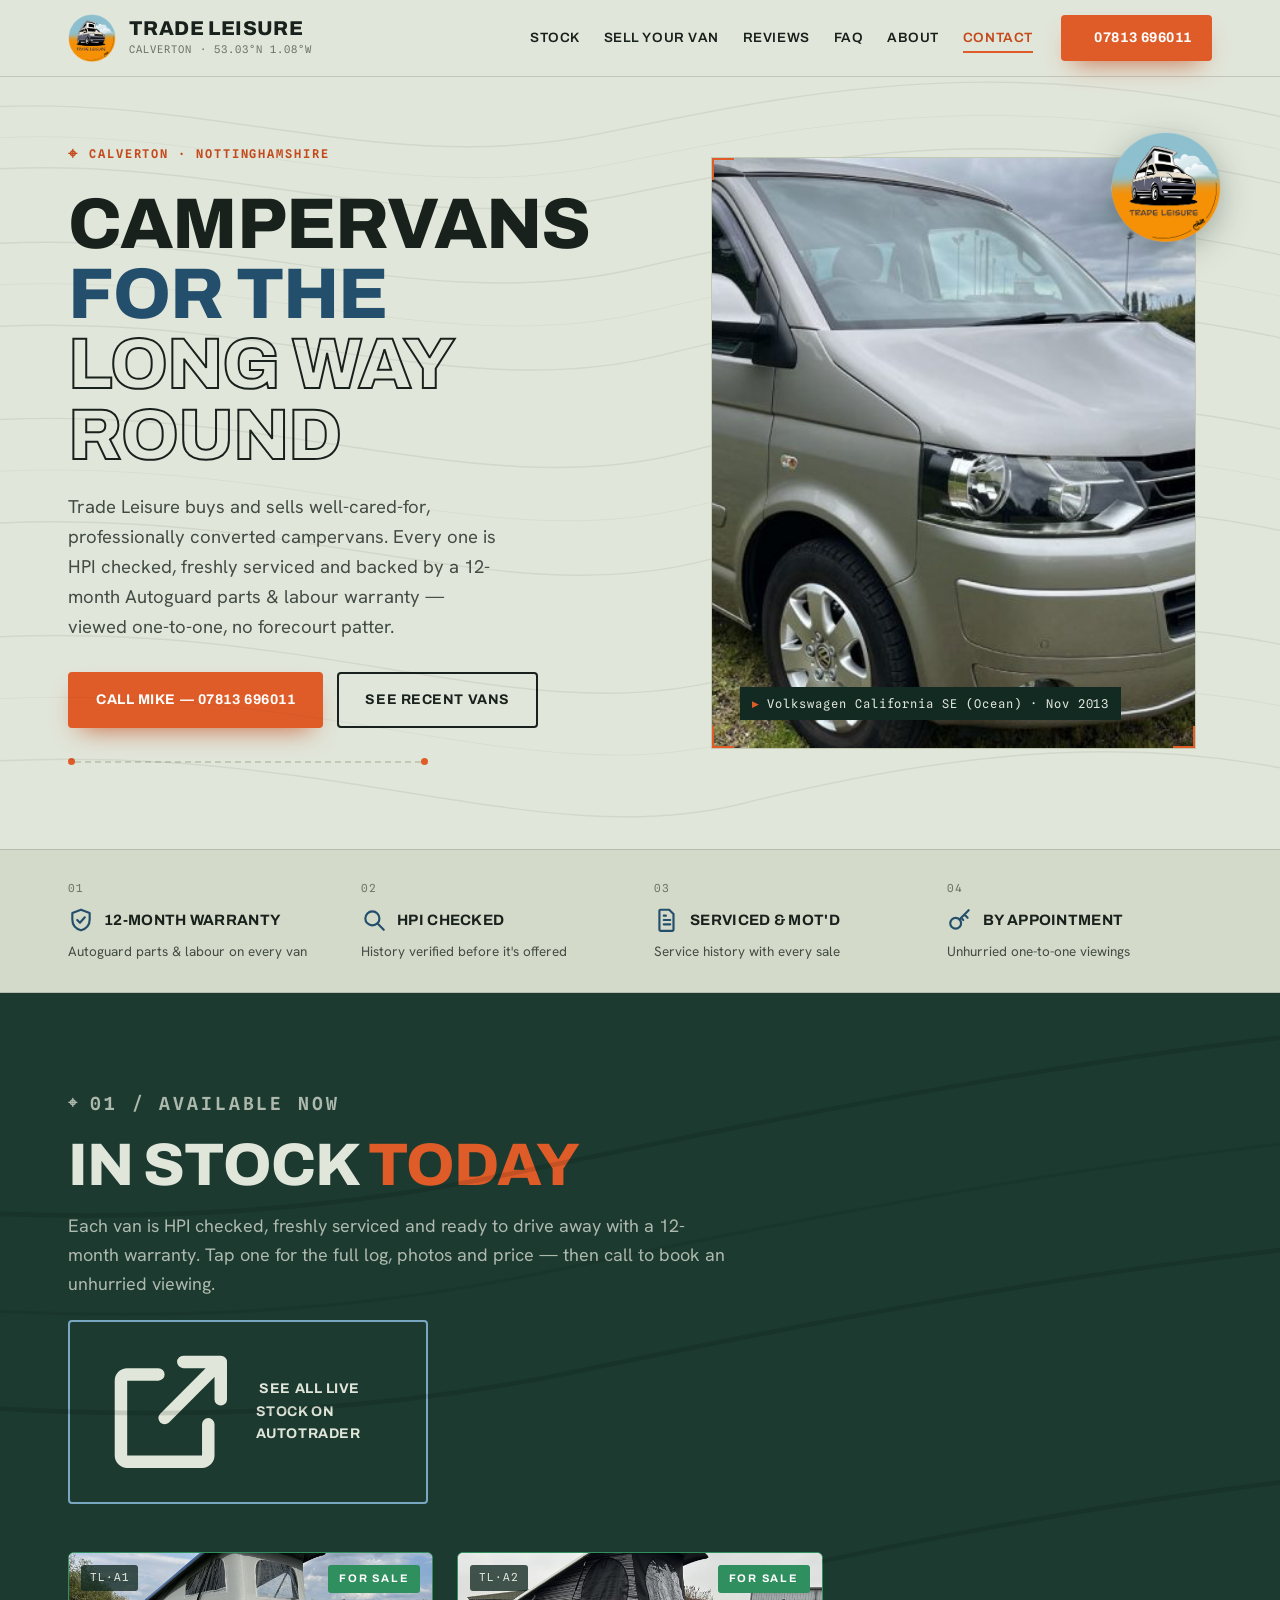
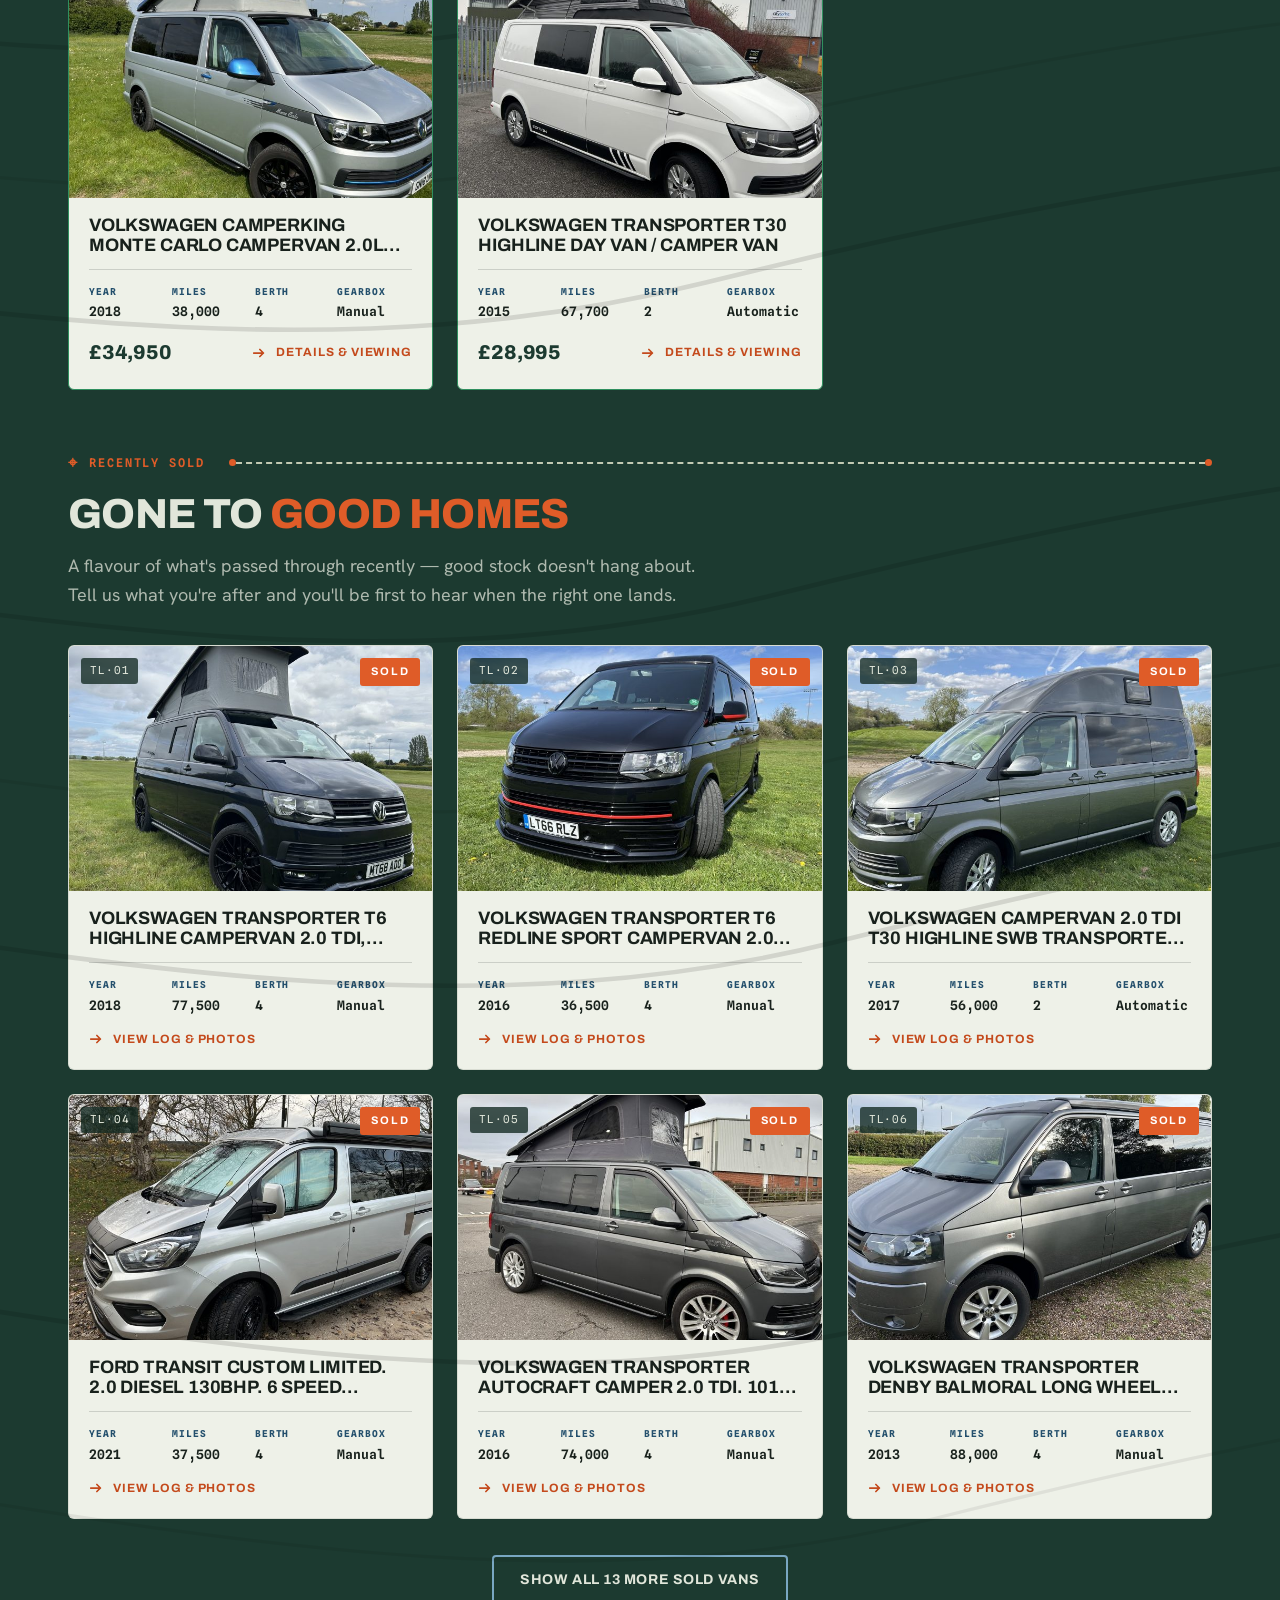
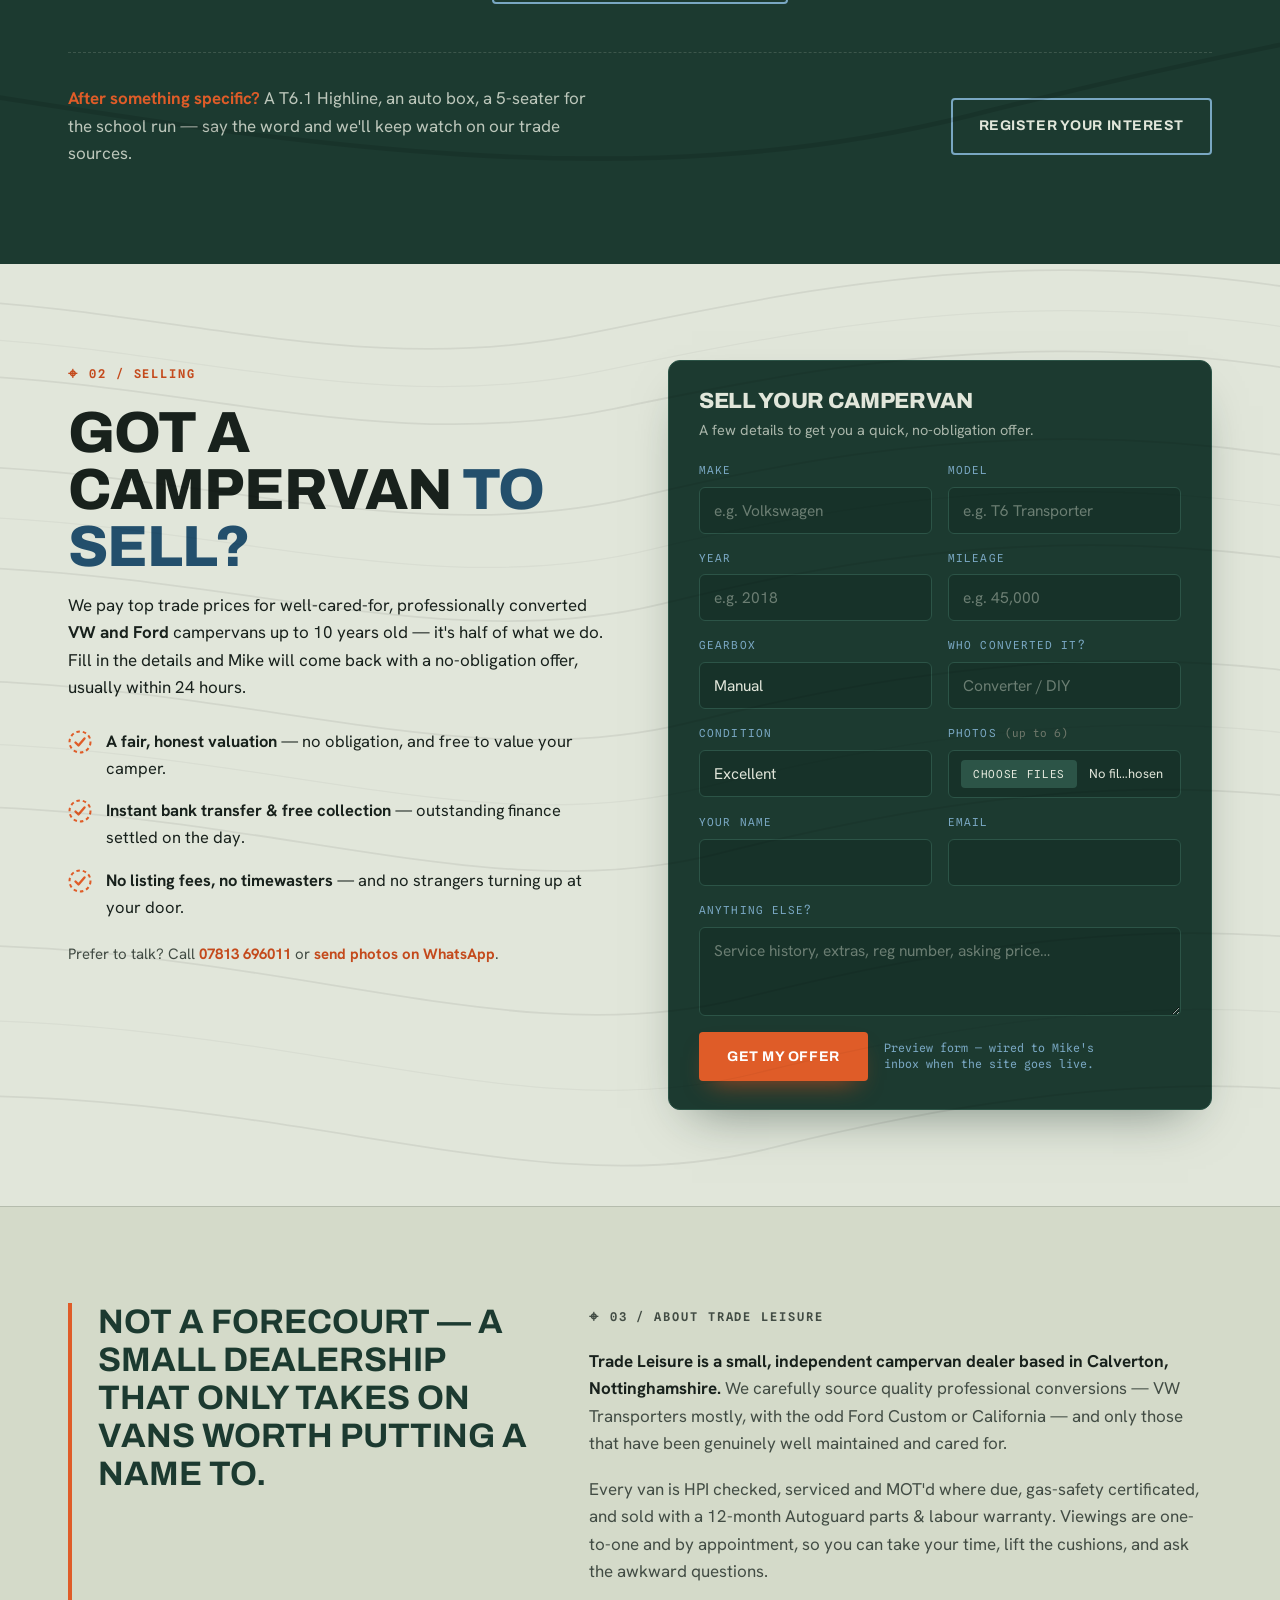
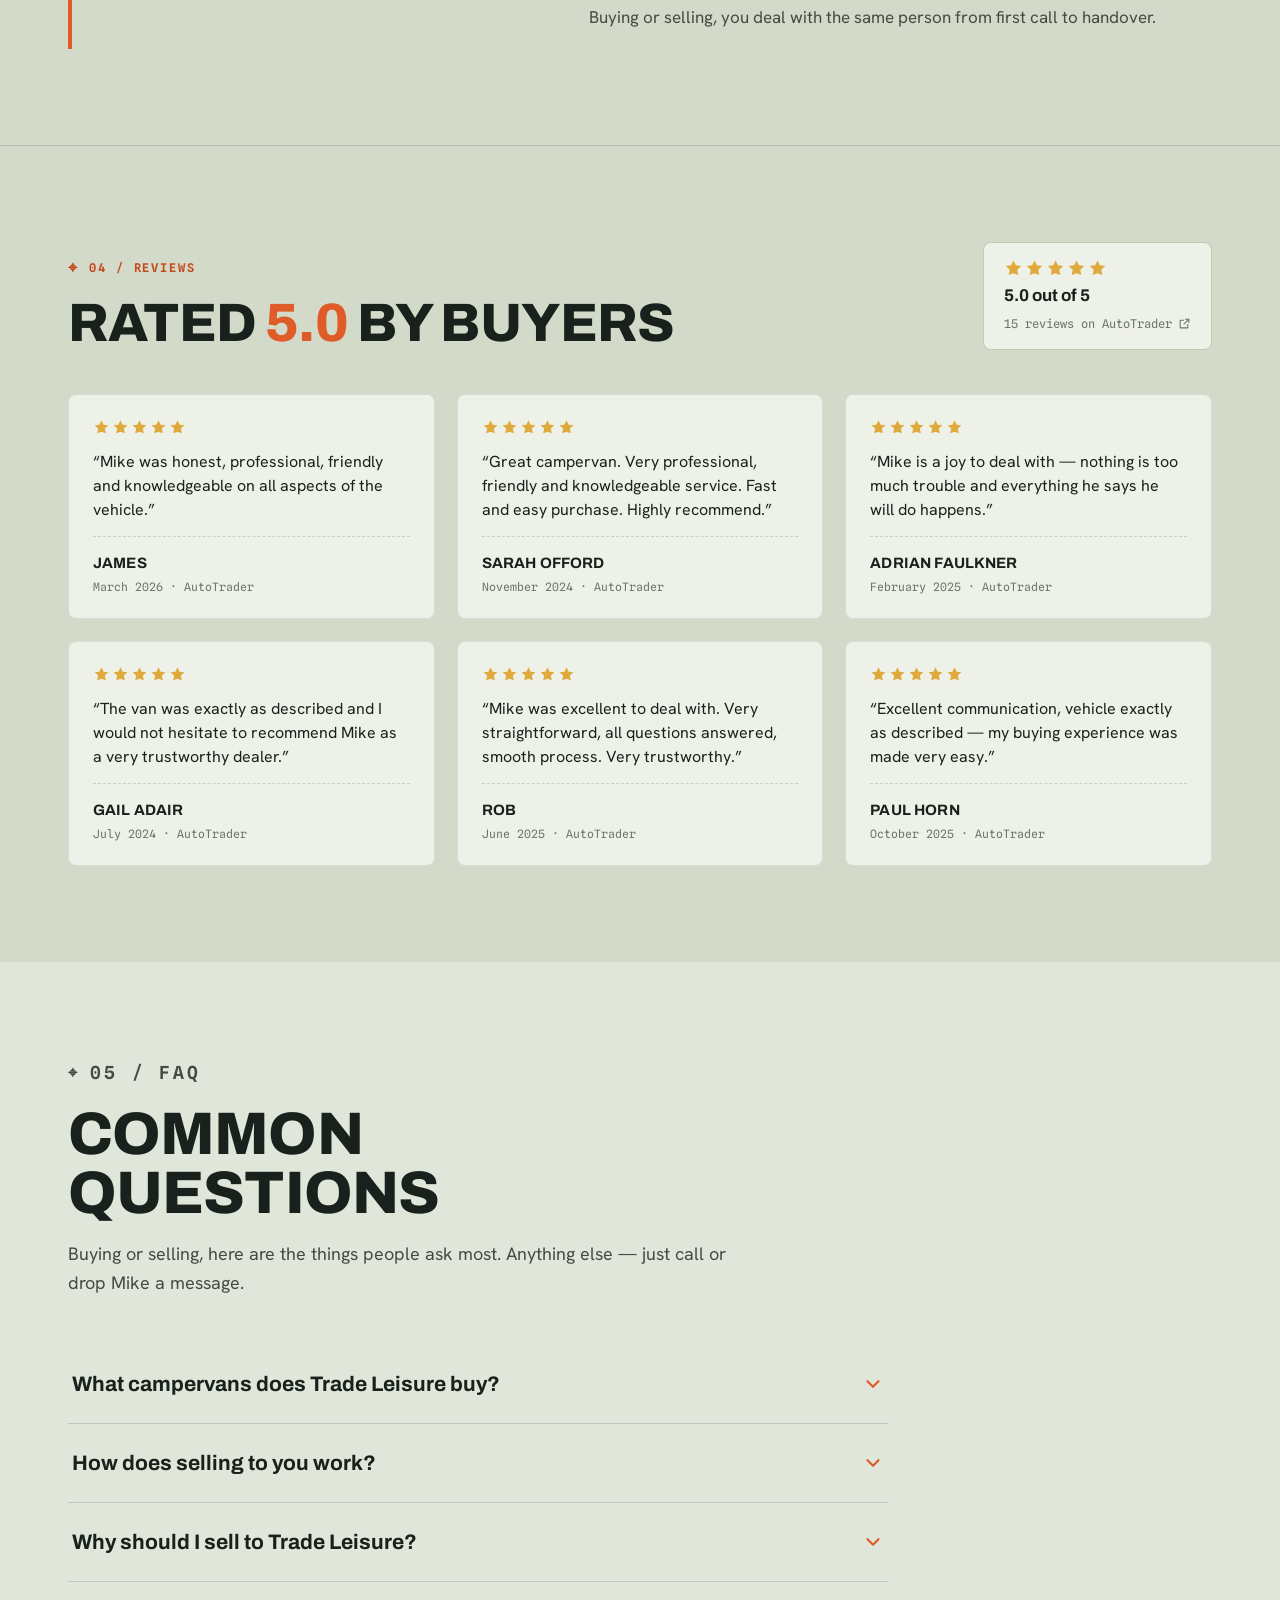
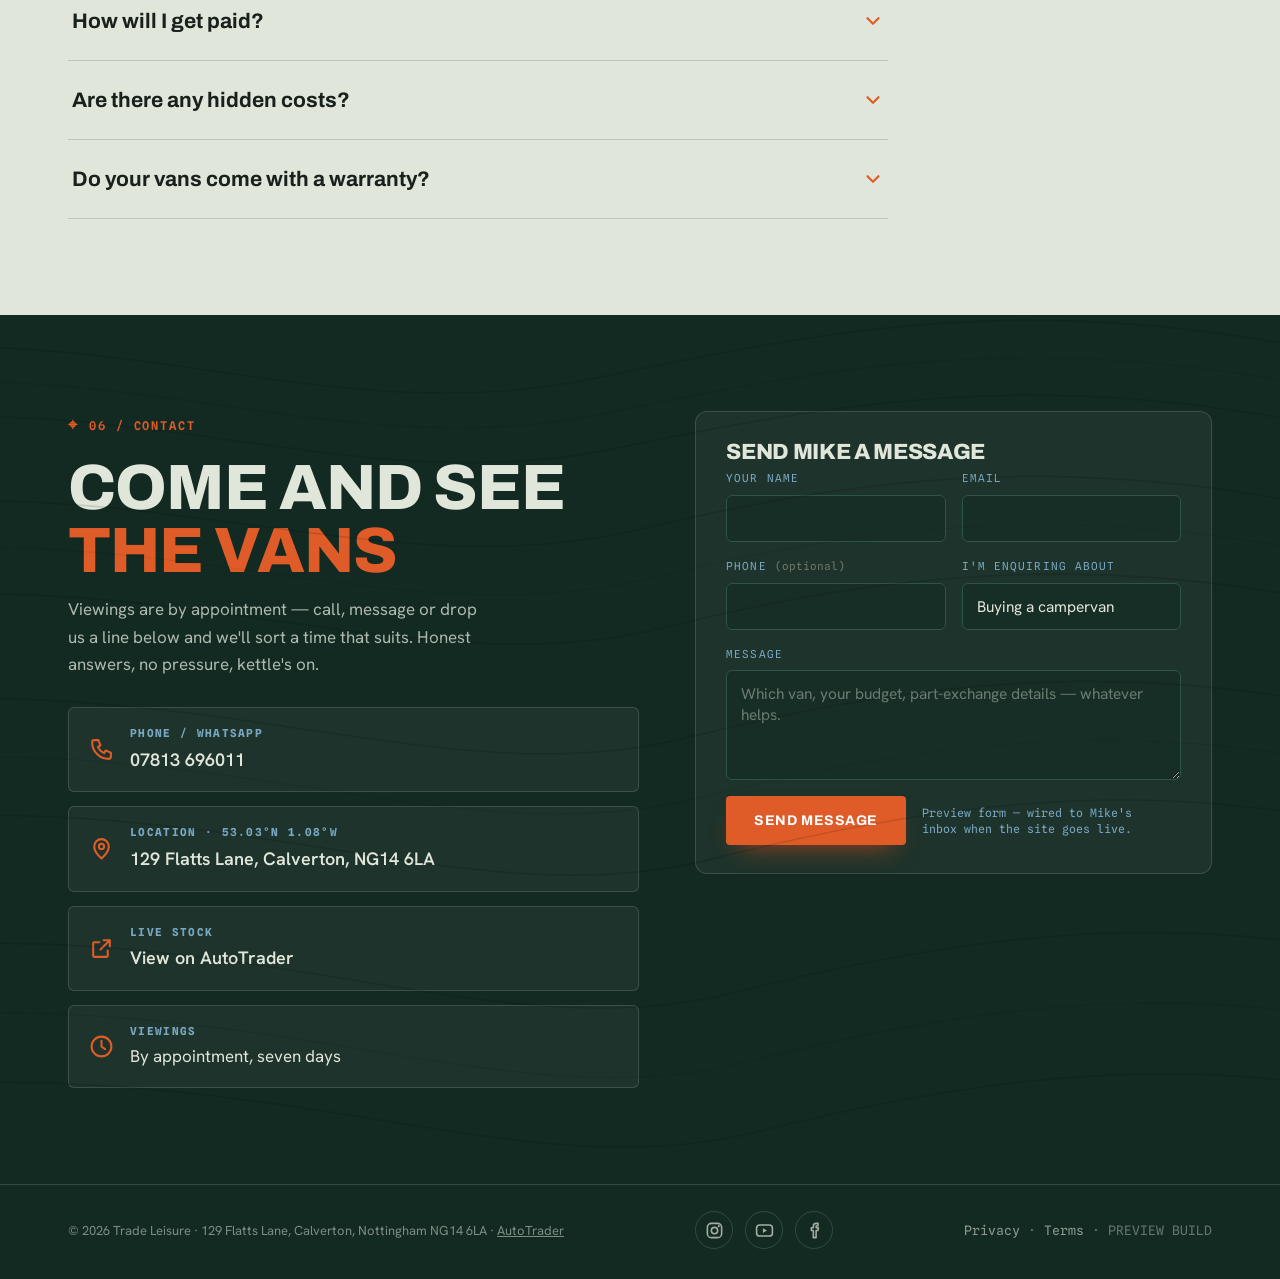
==== commit 27fcba3c: "Improve hero image: front 3/4 shot that fills the frame Swap the awkward side-on crop for a front th" ====
--- a/site/index.html
+++ b/site/index.html
@@ -57,7 +57,7 @@
       
       <div class="viewfinder reveal in">
         <div class="frame">
-          <img src="photos/volkswagen-california-se-ocean-campervan/00.jpg" alt="Volkswagen California SE (Ocean) Campervan">
+          <img src="photos/volkswagen-california-se-ocean-campervan/02.jpg" alt="Volkswagen California campervan with pop-top roof raised">
           <span class="corner c-tl"></span><span class="corner c-tr"></span>
           <span class="corner c-bl"></span><span class="corner c-br"></span>
           <span class="tag"><b>▸</b> Volkswagen California SE (Ocean) · Nov 2013</span>
--- a/site/style.css
+++ b/site/style.css
@@ -230,7 +230,7 @@
 /* viewfinder image frame */
 .viewfinder { position: relative; padding: 16px; display: flex; }
 .viewfinder .frame { position: relative; border: 1px solid var(--stone-edge); flex: 1; display: flex; }
-.viewfinder .frame img { width: 100%; height: 100%; min-height: 460px; object-fit: cover; display: block; }
+.viewfinder .frame img { width: 100%; height: 100%; min-height: 460px; object-fit: cover; object-position: 64% center; display: block; }
 .viewfinder .corner { position: absolute; width: 22px; height: 22px; border: 2px solid var(--way); }
 .viewfinder .c-tl { top: 0; left: 0; border-right: 0; border-bottom: 0; }
 .viewfinder .c-tr { top: 0; right: 0; border-left: 0; border-bottom: 0; }
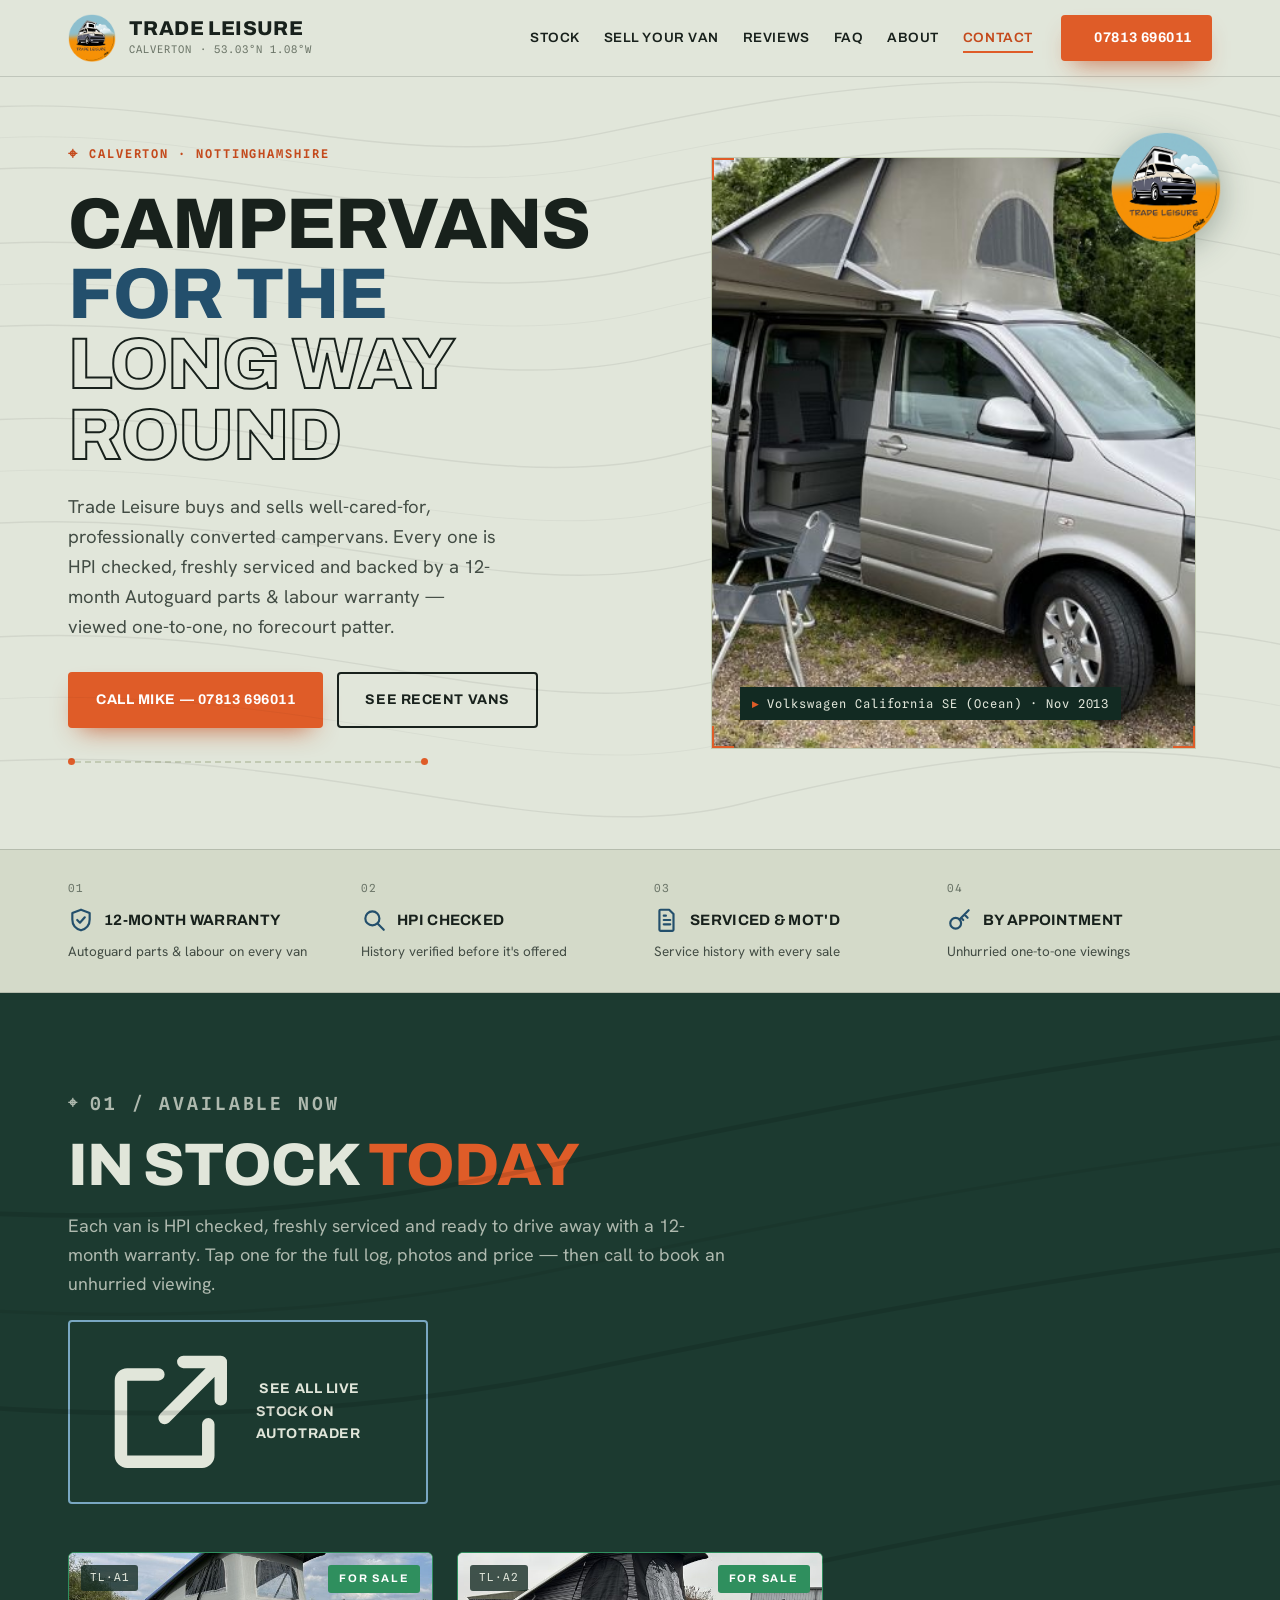
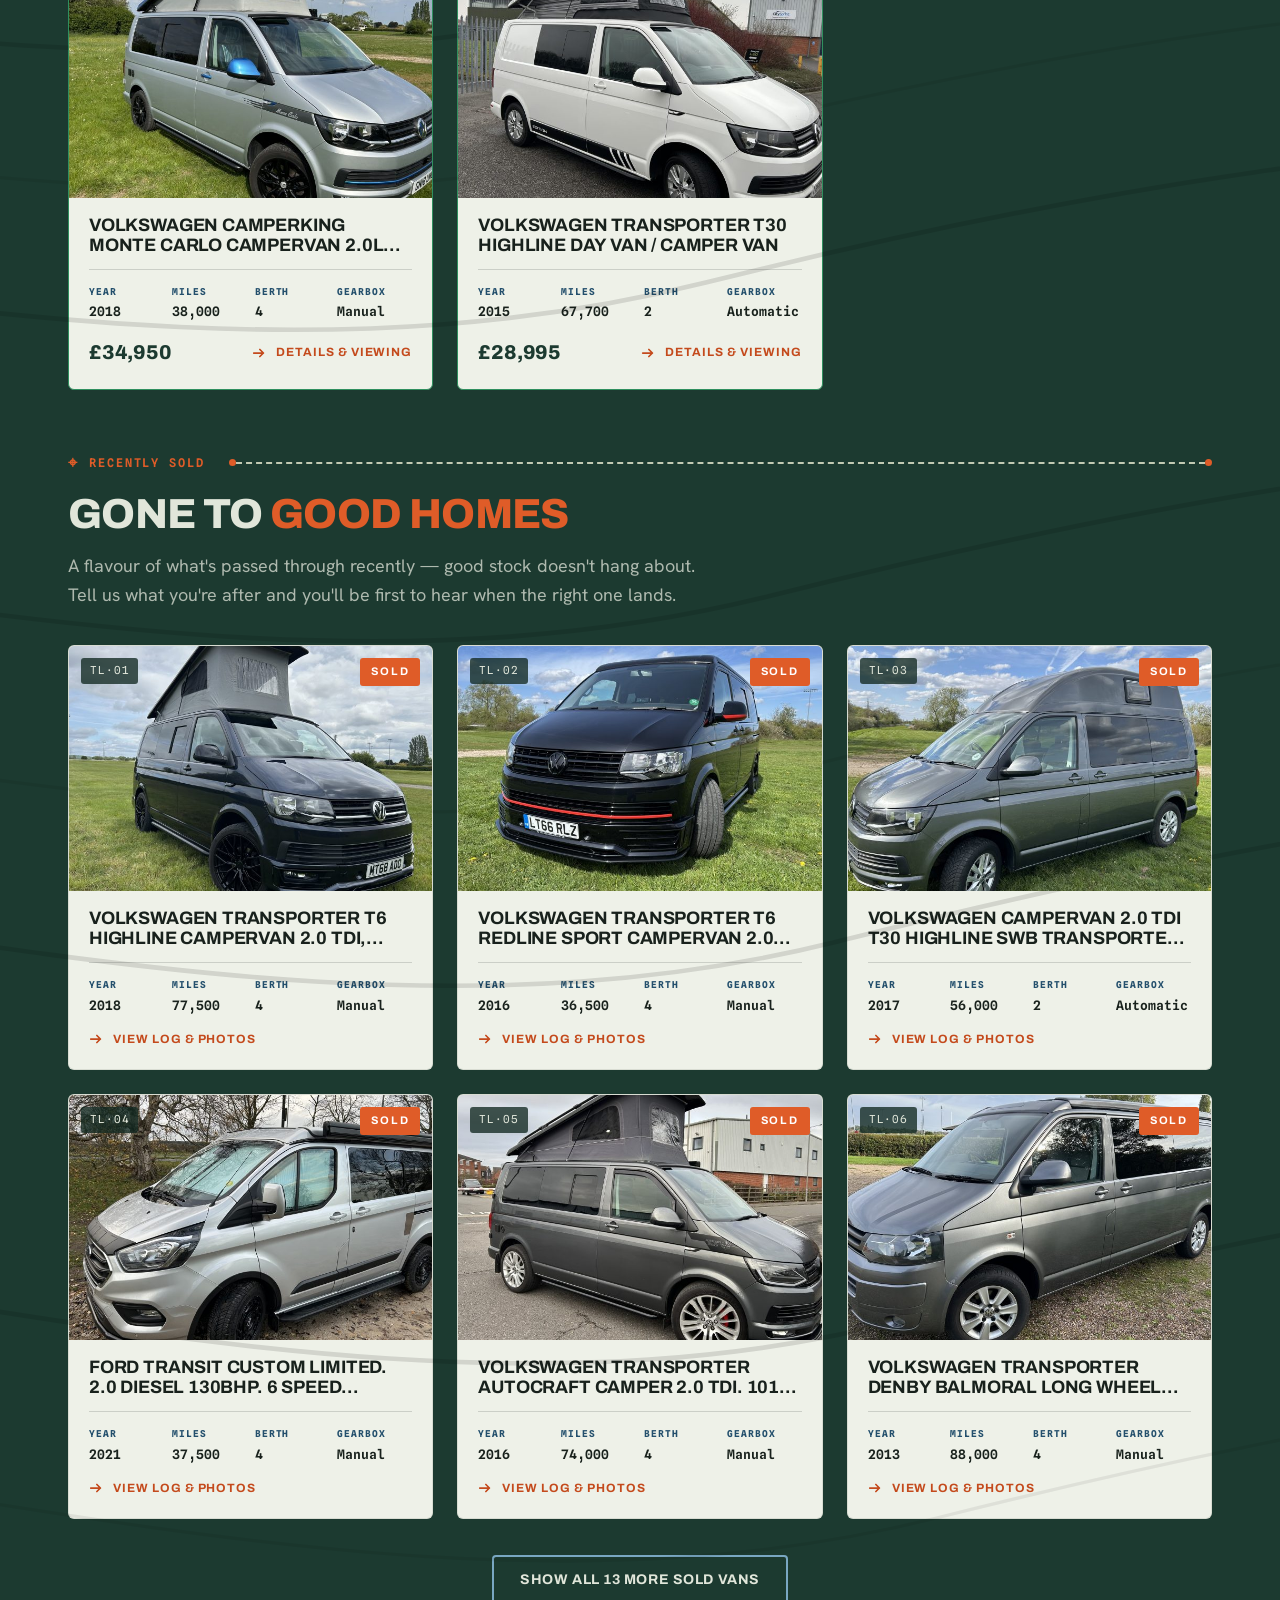
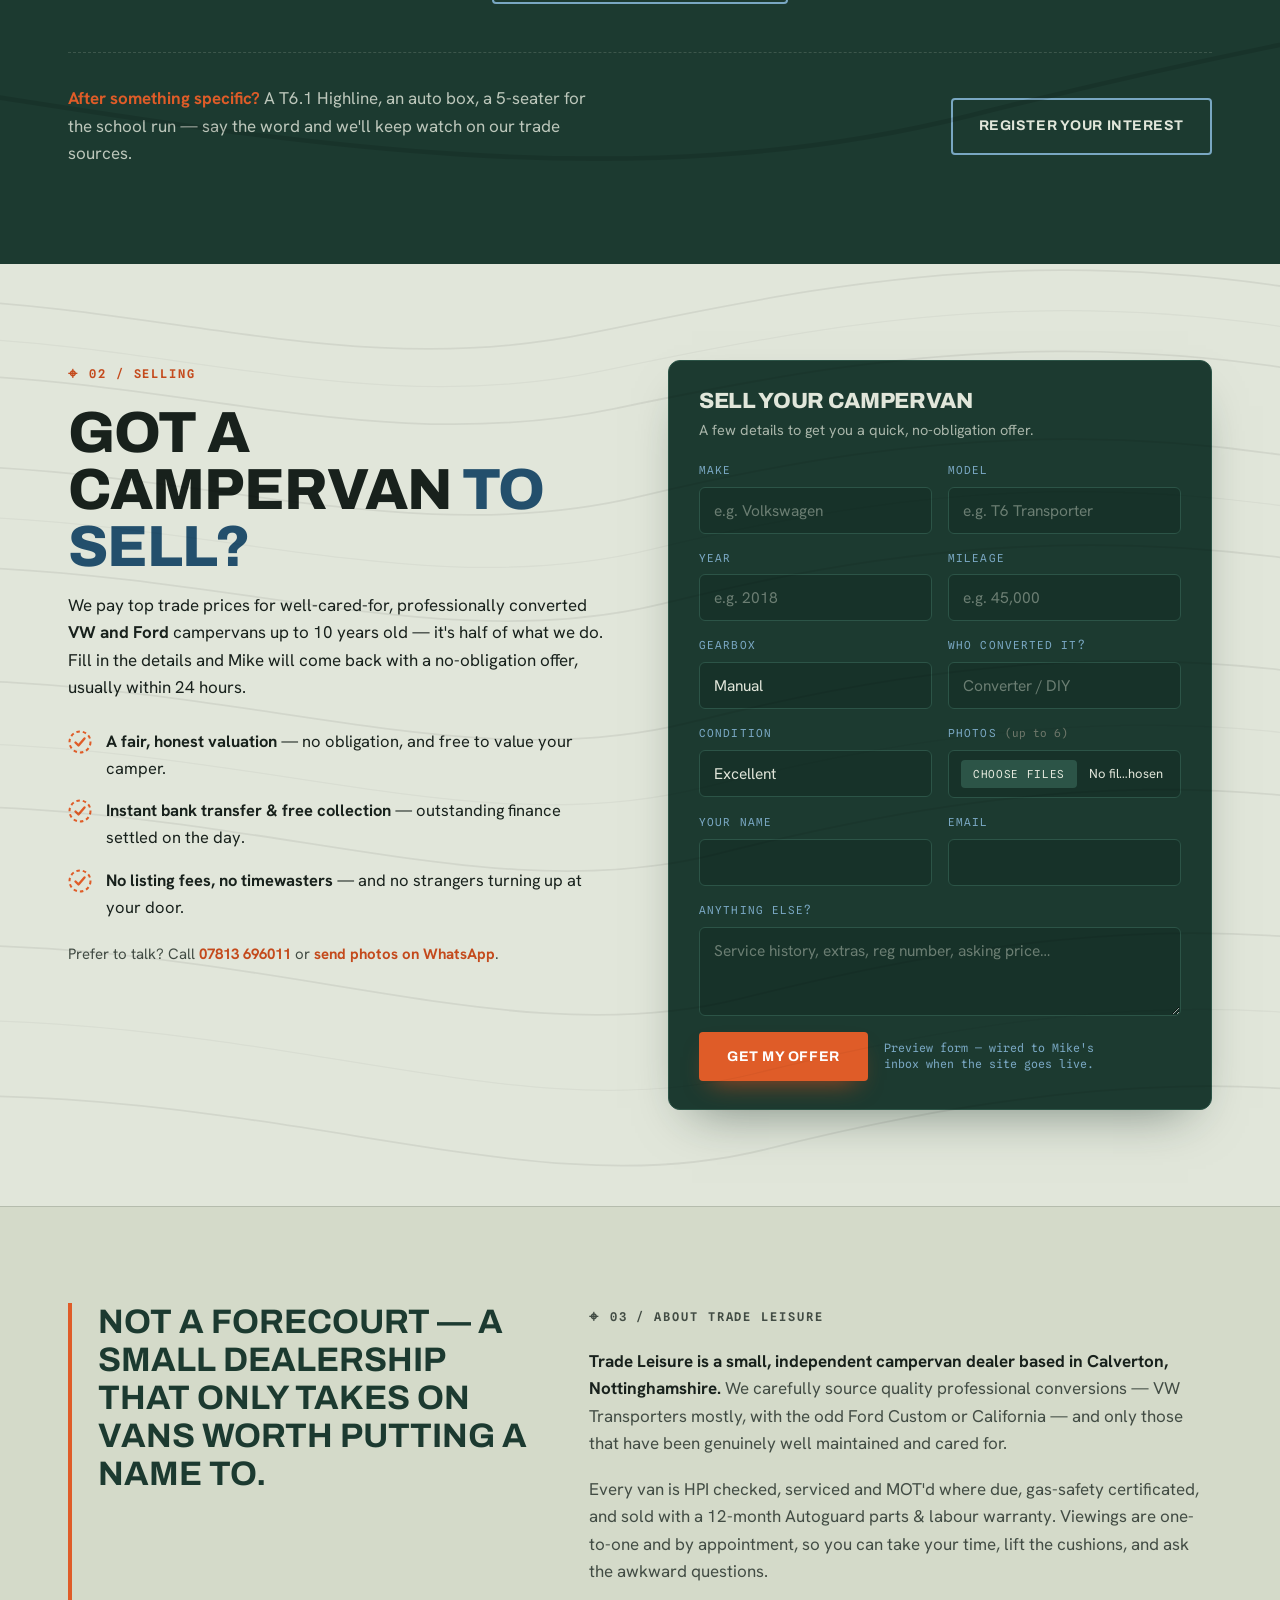
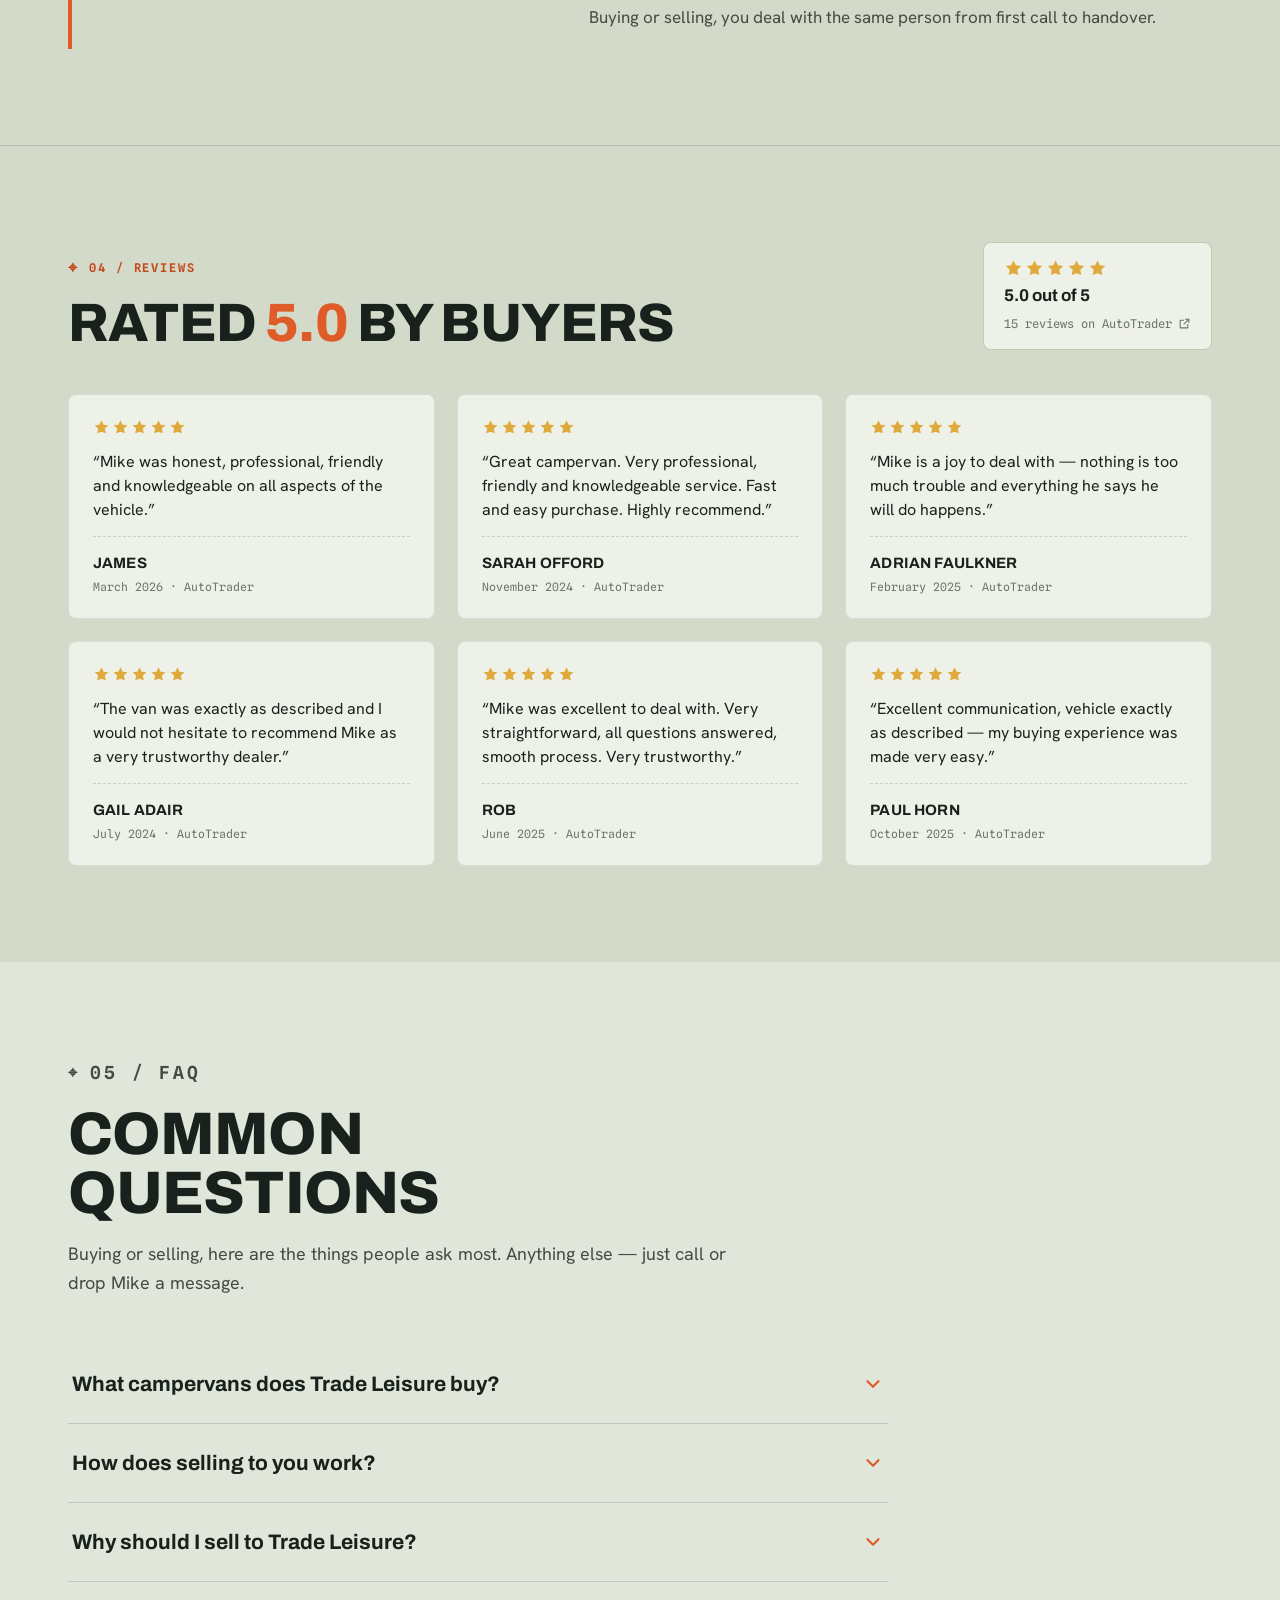
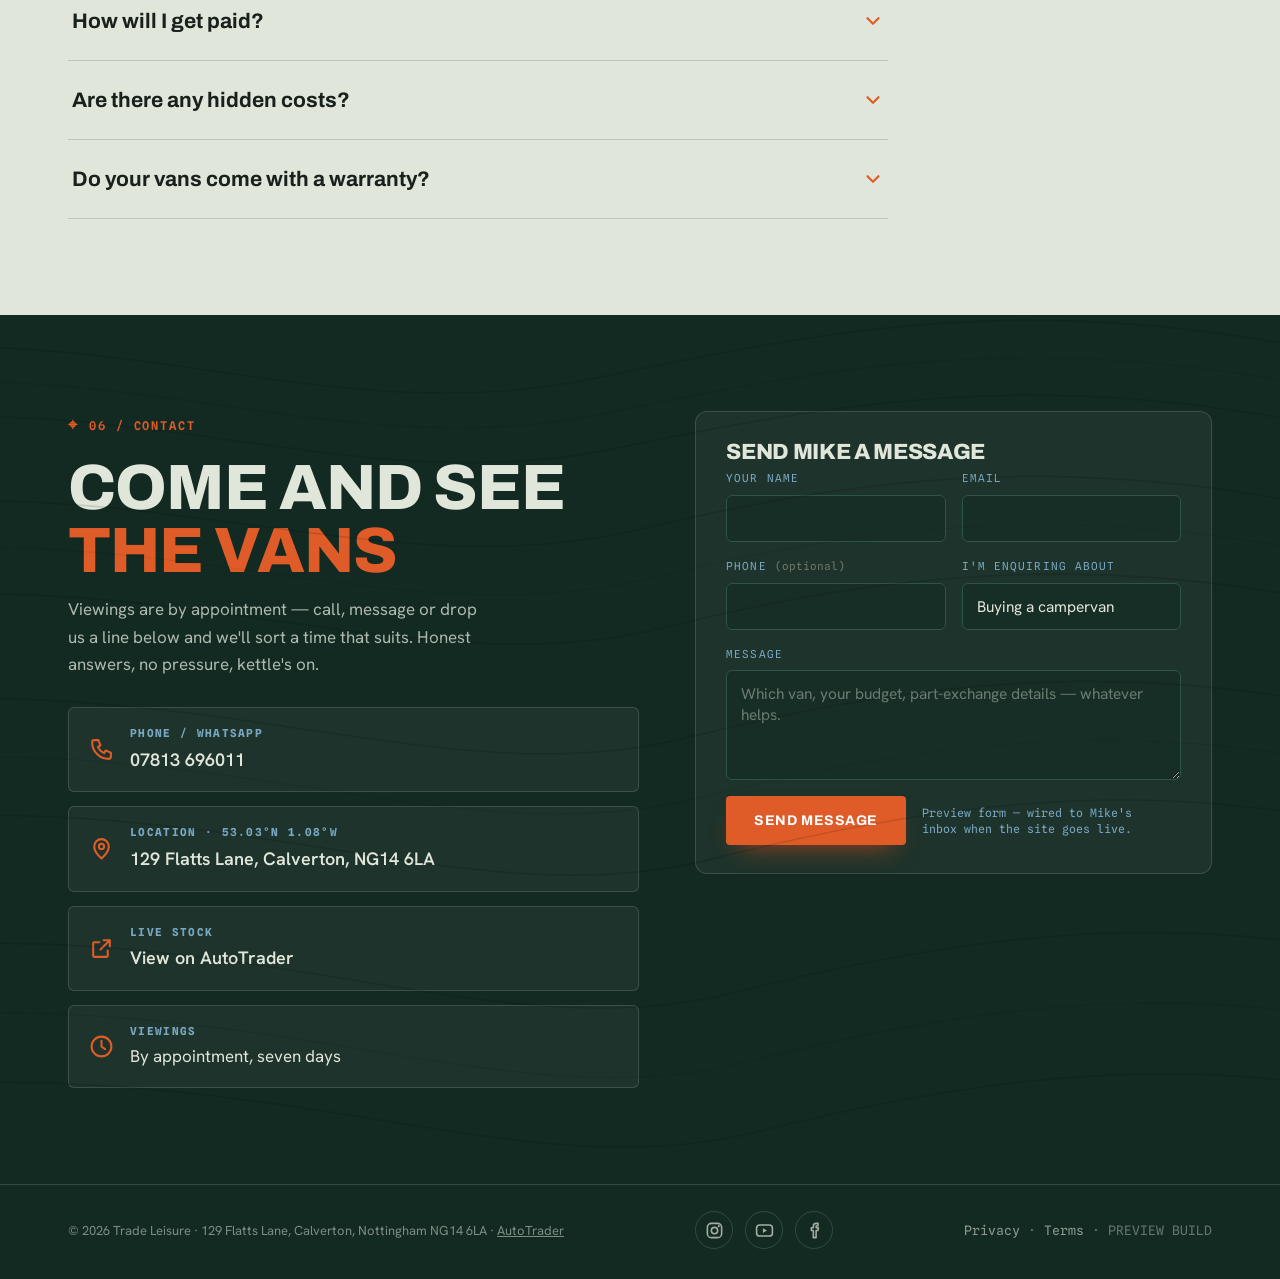
==== commit 86dd2f10: "Responsive hero image: full lifestyle shot on mobile On phones the tall crop showed only the front o" ====
--- a/site/index.html
+++ b/site/index.html
@@ -57,7 +57,10 @@
       
       <div class="viewfinder reveal in">
         <div class="frame">
-          <img src="photos/volkswagen-california-se-ocean-campervan/02.jpg" alt="Volkswagen California campervan with pop-top roof raised">
+          <picture>
+            <source media="(max-width: 920px)" srcset="photos/volkswagen-california-se-ocean-campervan/01.jpg">
+            <img src="photos/volkswagen-california-se-ocean-campervan/02.jpg" alt="Volkswagen California campervan with pop-top roof raised and awning out">
+          </picture>
           <span class="corner c-tl"></span><span class="corner c-tr"></span>
           <span class="corner c-bl"></span><span class="corner c-br"></span>
           <span class="tag"><b>▸</b> Volkswagen California SE (Ocean) · Nov 2013</span>
--- a/site/style.css
+++ b/site/style.css
@@ -230,6 +230,7 @@
 /* viewfinder image frame */
 .viewfinder { position: relative; padding: 16px; display: flex; }
 .viewfinder .frame { position: relative; border: 1px solid var(--stone-edge); flex: 1; display: flex; }
+.viewfinder picture { display: contents; }
 .viewfinder .frame img { width: 100%; height: 100%; min-height: 460px; object-fit: cover; object-position: 64% center; display: block; }
 .viewfinder .corner { position: absolute; width: 22px; height: 22px; border: 2px solid var(--way); }
 .viewfinder .c-tl { top: 0; left: 0; border-right: 0; border-bottom: 0; }
@@ -251,8 +252,16 @@
 .compass { position: absolute; top: -6px; right: -6px; width: 96px; height: 96px; filter: drop-shadow(0 8px 16px rgba(18,42,34,.3)); }
 
 @media (max-width: 920px) {
-  .hero .wrap { grid-template-columns: 1fr; gap: 36px; padding-top: 48px; }
-  .viewfinder { max-width: 520px; }
+  .hero .wrap { grid-template-columns: 1fr; gap: 24px; padding: 36px 28px 52px; }
+  .hero h1 { margin: 14px 0; }
+  .hero .lede { margin-bottom: 22px; }
+  .hero .cta-row { margin-bottom: 0; flex-direction: column; align-items: stretch; }
+  .hero .cta-row .btn { justify-content: center; }
+  .hero .route { display: none; }
+  .viewfinder { max-width: 100%; padding: 12px; display: block; }
+  .viewfinder .frame { display: block; }
+  .viewfinder .frame img { aspect-ratio: 16 / 10; min-height: 0; height: auto; object-position: center; }
+  .compass, .logo-badge { width: 84px; height: 84px; top: -6px; right: -6px; }
 }
 
 /* ---------- field-notes / trust ---------- */
